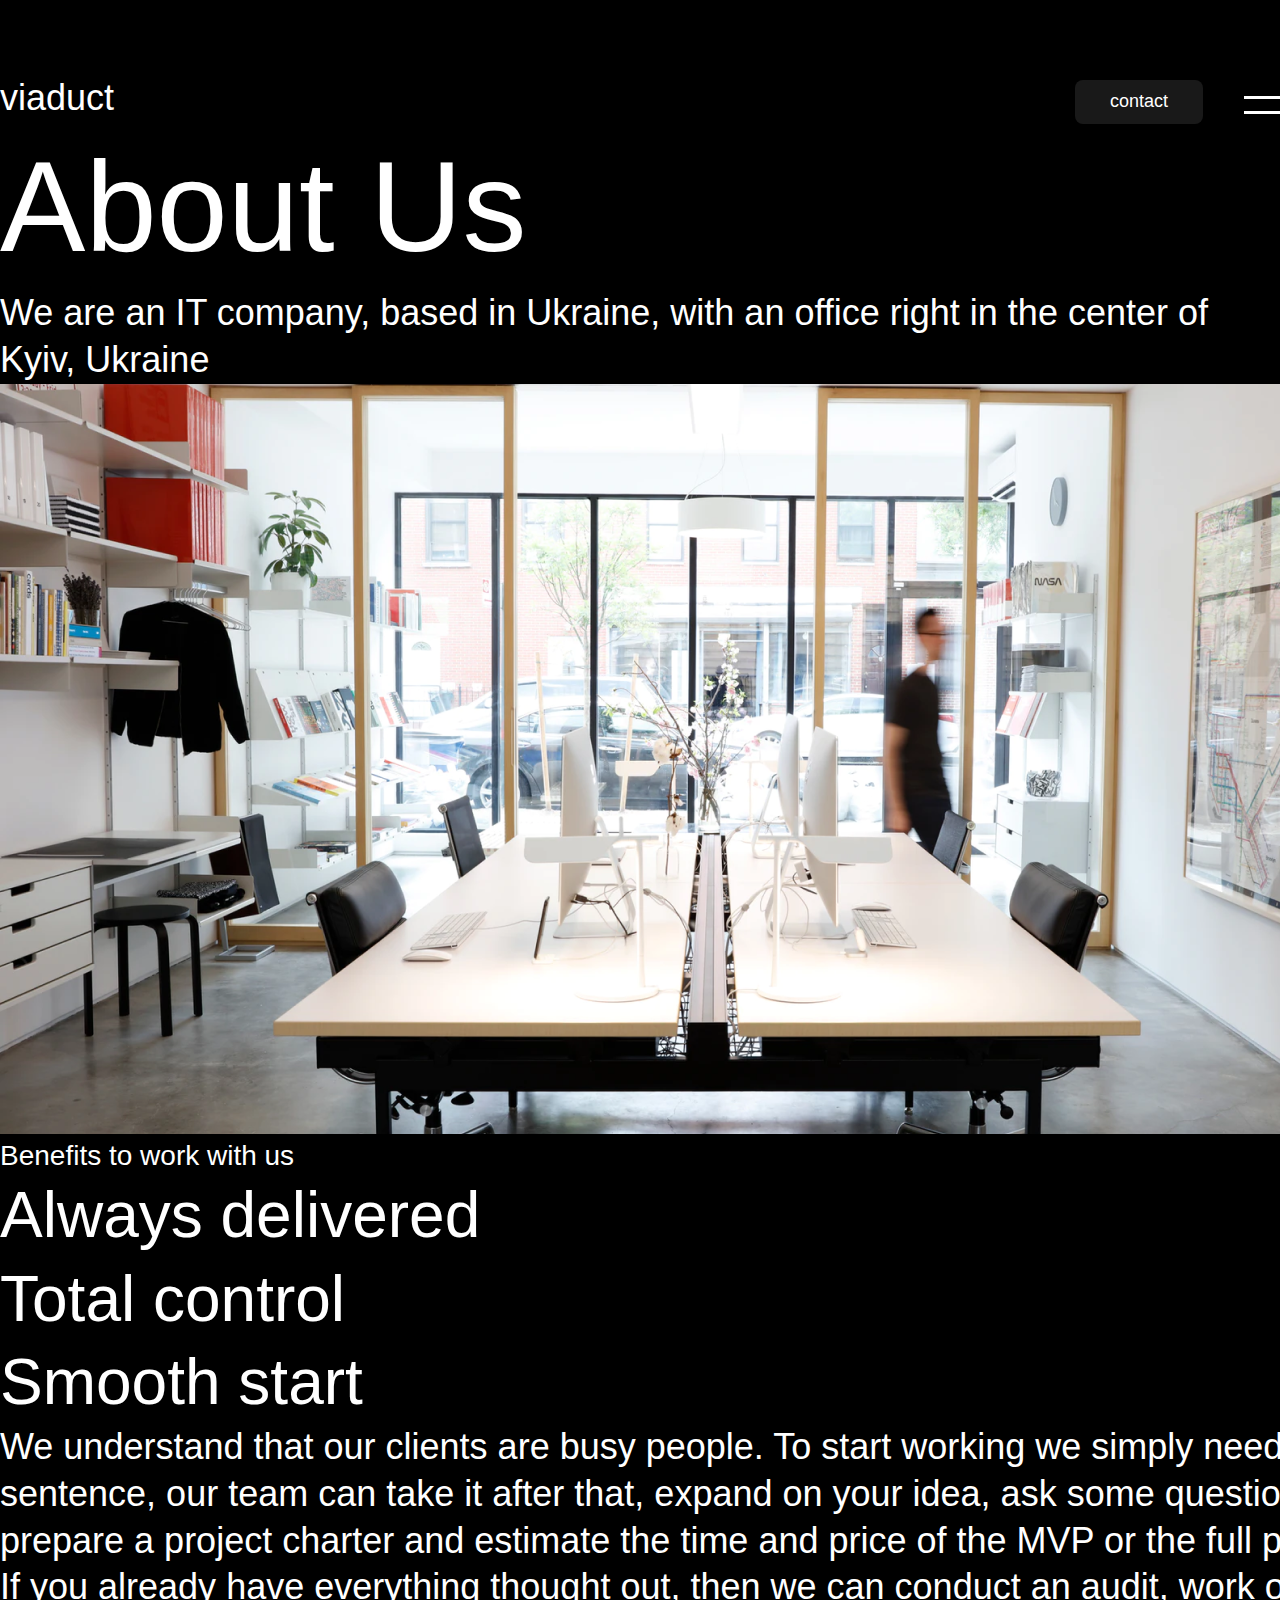
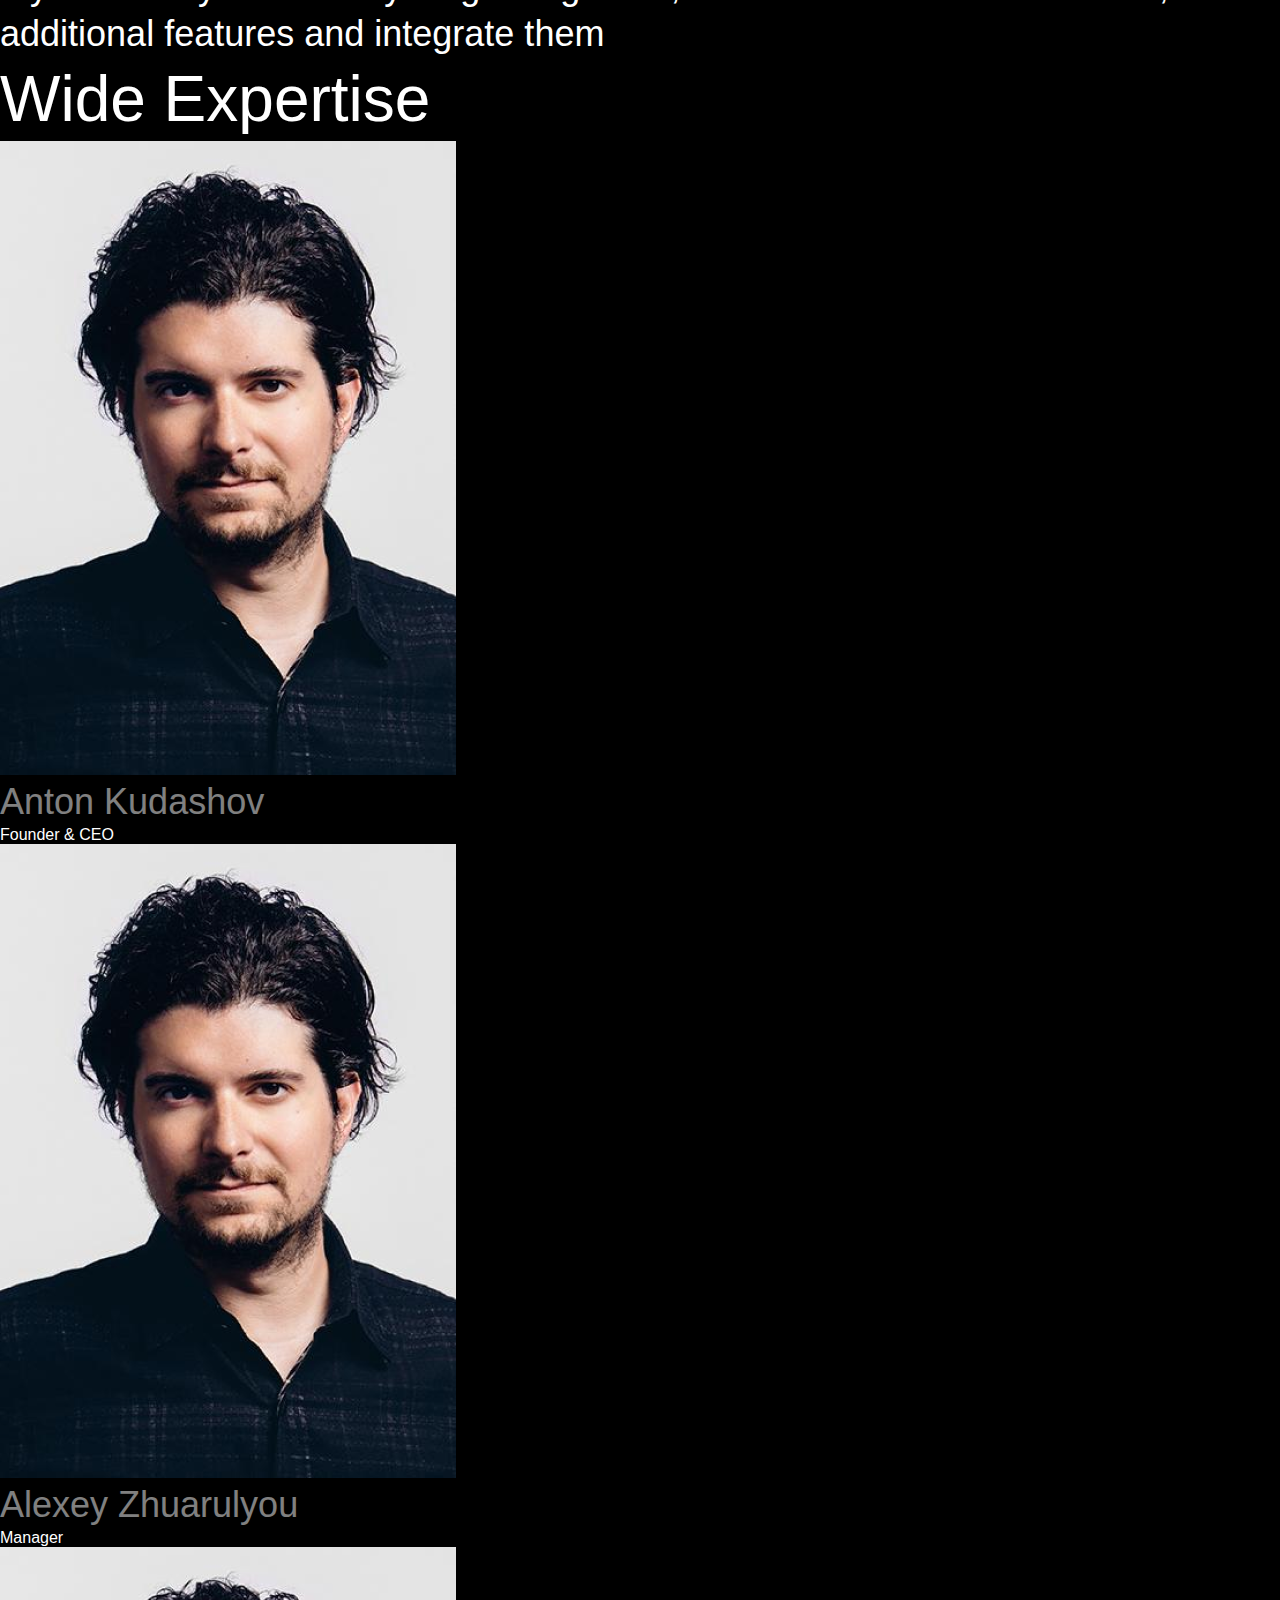
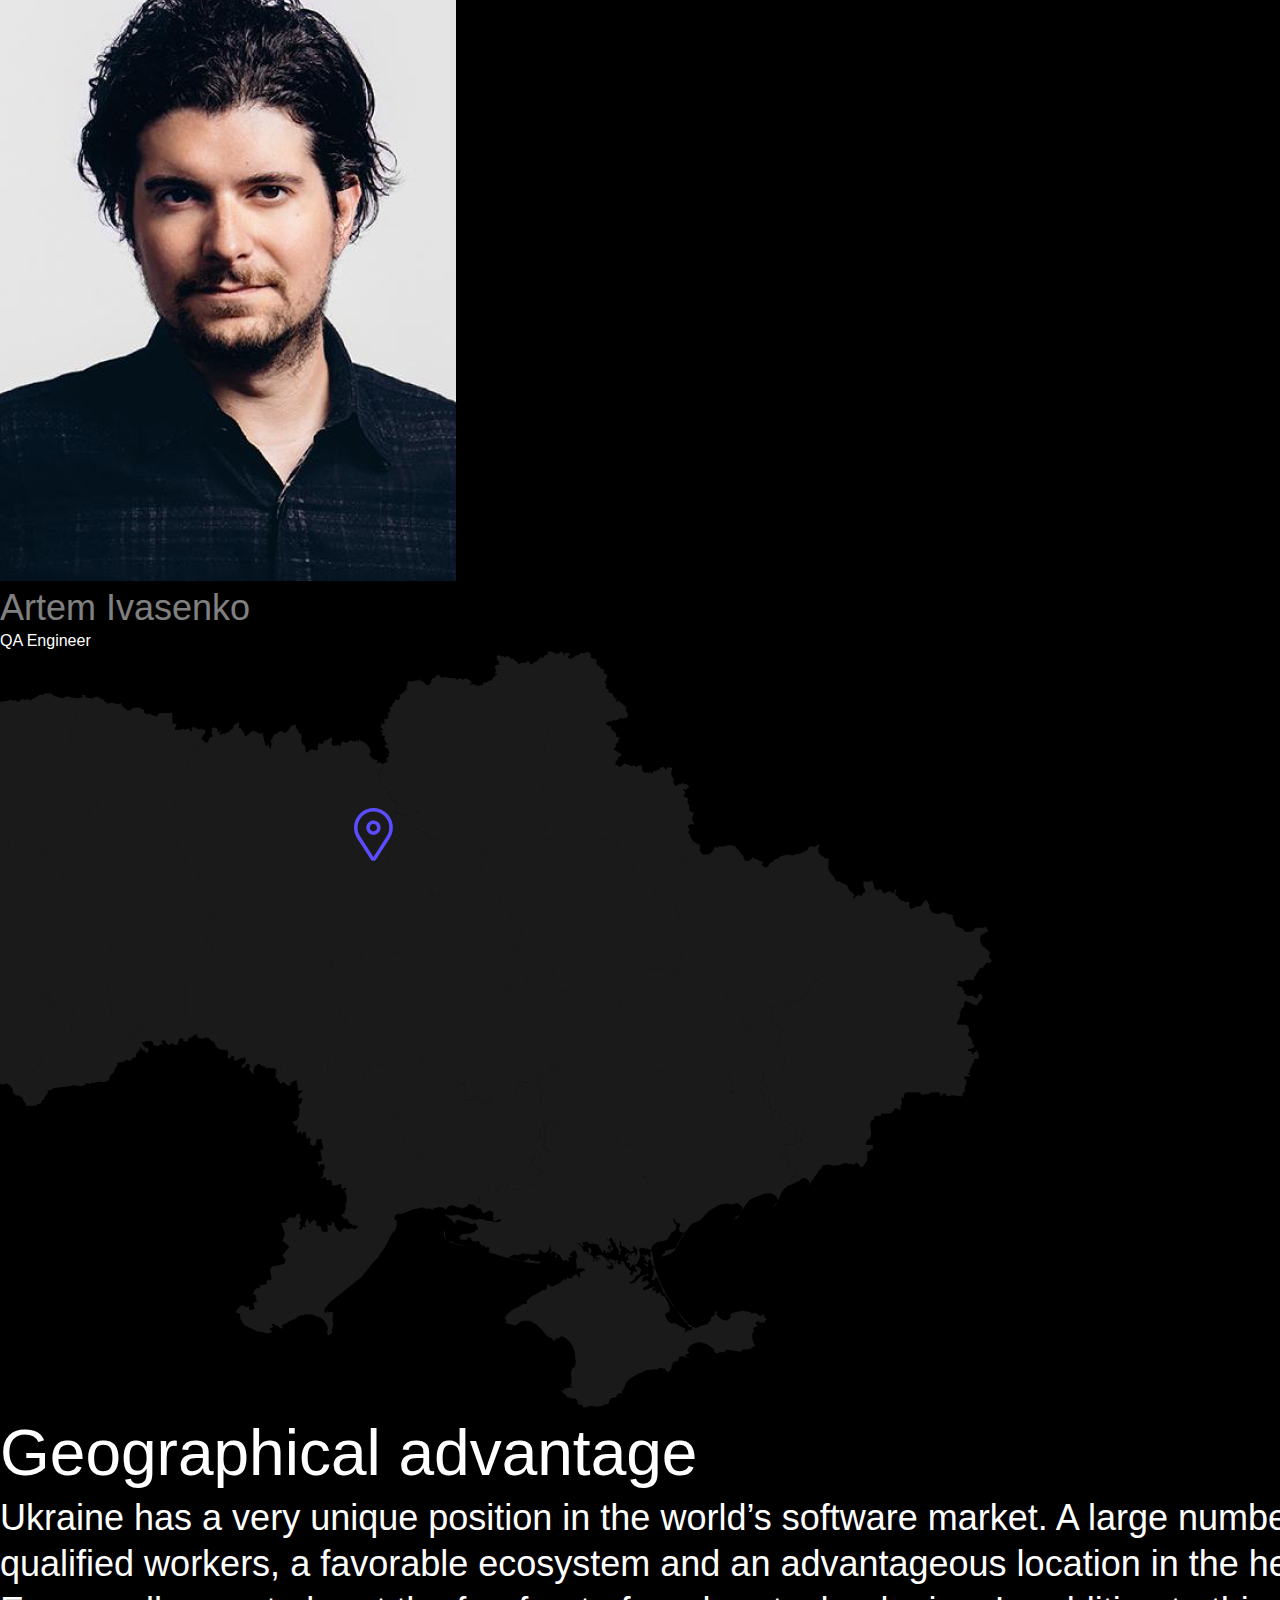
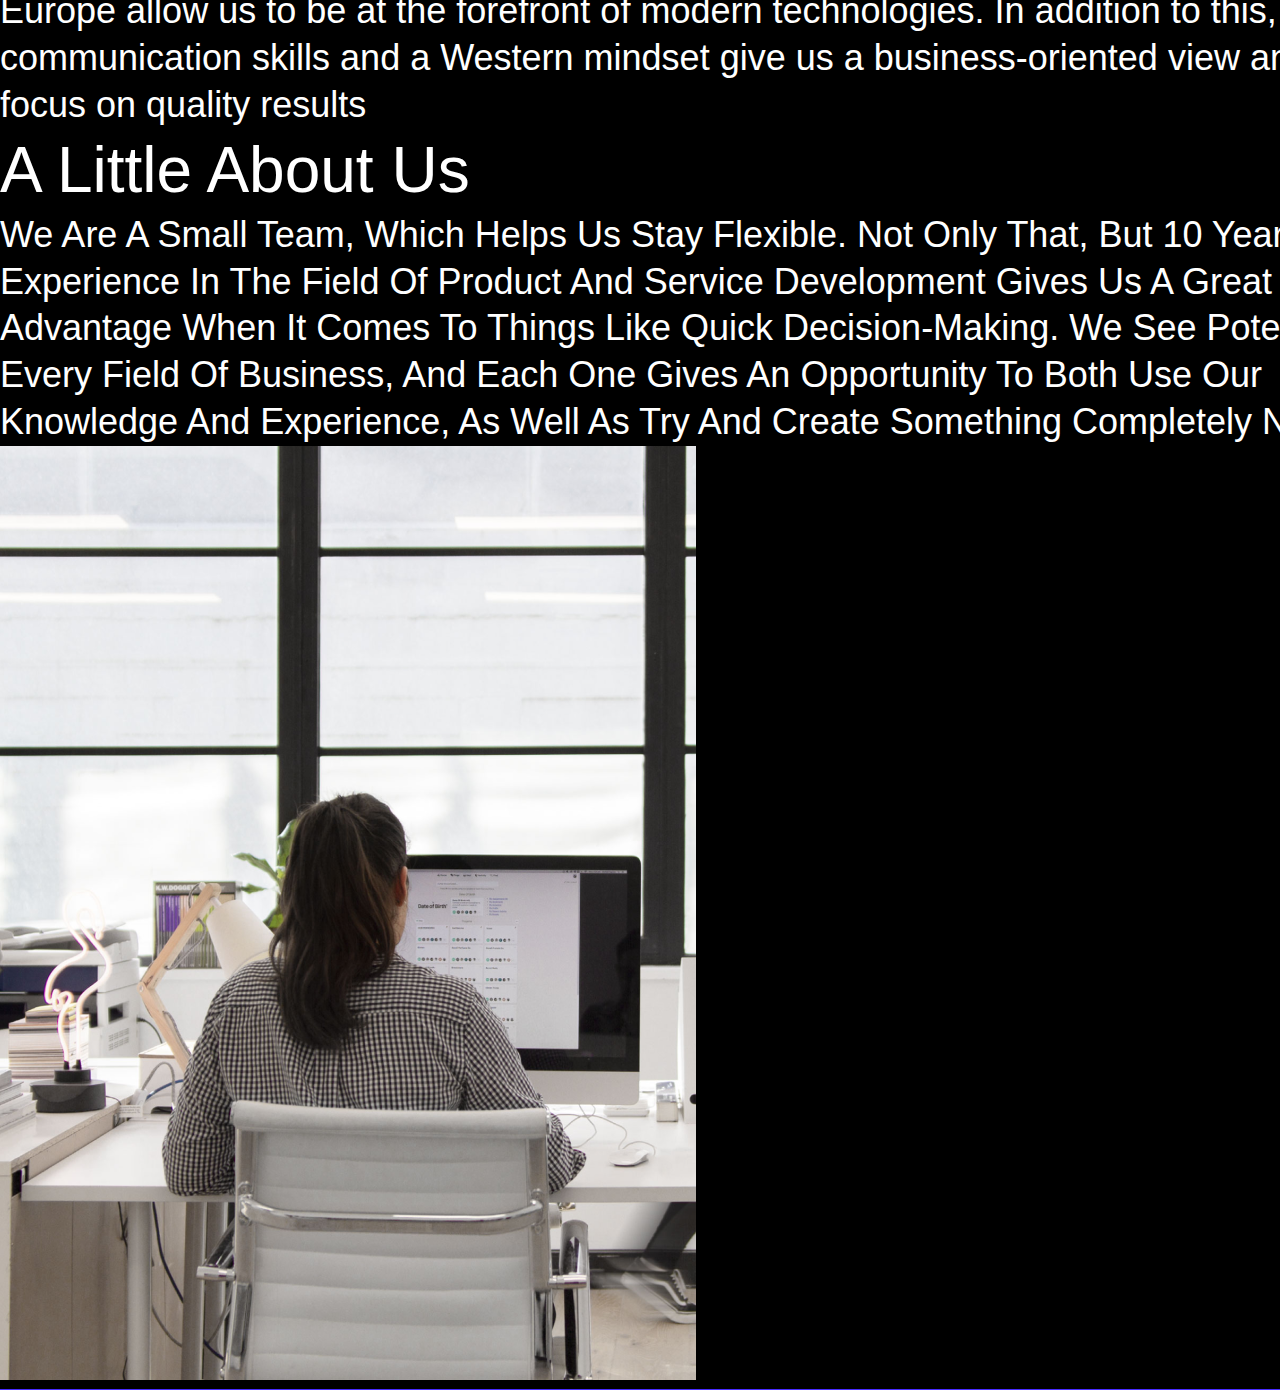
==== pages/about-us.html @ c0de811a "asdasd" ====
<!DOCTYPE html>
<html lang="en">
  <head>
    <meta charset="UTF-8" />
    <meta http-equiv="X-UA-Compatible" content="IE=edge" />
    <meta name="viewport" content="width=device-width, initial-scale=1.0" />
    <link rel="stylesheet" href="../styles/home.css" />
    <title>About Us</title>
  </head>
  <body>
    <div class="dropdown_menu">
      <div class="dropdown_menu-wrapper">
        <ul class="main_menu">
          <li><a href="./about-us.html">About Us</a></li>
          <li><a href="./pages/projects.html">Our Projects</a></li>
          <li><a href="">Contacts</a></li>
        </ul>

        <ul class="secodary_menu">
          <li><a href="">Services</a></li>
          <li><a href="./softwareDev.html">Software Development</a></li>
          <li><a href="">Mobile Development</a></li>
          <li><a href="">E-commerce</a></li>
          <li><a href="">UX/UI Design</a></li>
          <li><a href="">Advisory Services</a></li>
        </ul>
      </div>

      <div class="dropdown_menu-social">
        <ul class="social_menu">
          <li>
            <a href="" class="social_link"
              ><img
                src="../images/dropdown/ant-design_facebook-filled.svg"
                alt="social network icon"
                class="social_link-img"
            /></a>
          </li>
          <li>
            <a href="" class="social_link"
              ><img
                src="../images/dropdown/ant-design_linkedin-filled.svg"
                alt="social network icon"
                class="social_link-img"
            /></a>
          </li>
          <li>
            <a href="" class="social_link"
              ><img
                src="../images/dropdown/ant-design_twitter-outlined.svg"
                alt="social network icon"
                class="social_link-img"
            /></a>
          </li>
        </ul>
      </div>
    </div>
    <header class="projPAge_header_long">
      <nav>
        <a href="../index.html" class="header_logo">viaduct</a>
        <div class="nav_item-wrapper">
          <a href="" class="nav_contact">contact</a>
          <button class="nav_btn"></button>
        </div>
      </nav>
      <h1>About Us</h1>
      <p>
        We are an IT company, based in Ukraine, with an office right in the
        center of <span class="LocationItem">Kyiv</span>, Ukraine
      </p>
      <div class="hero_img_wrapper">
        <img
          src="../images/about-us/aboutHero.png"
          alt="Office image"
          class="hero_img"
        />
      </div>
    </header>
    <main>
      <section class="benefits">
        <h4 class="benefits_title">Benefits to work with us</h4>
        <ul class="benefits_list">
          <li class="benefits_list_item">
            <h2>Always delivered</h2>
            <p></p>
          </li>
          <li class="benefits_list_item">
            <h2>Total control</h2>
            <p></p>
          </li>
          <li class="benefits_list_item">
            <h2>Smooth start</h2>
            <p>
              We understand that our clients are busy people. To start working
              we simply need one sentence, our team can take it after that,
              expand on your idea, ask some questions, prepare a project charter
              and estimate the time and price of the MVP or the full product. If
              you already have everything thought out, then we can conduct an
              audit, work on additional features and integrate them
            </p>
          </li>
          <li class="benefits_list_item">
            <h2>Wide Expertise</h2>
            <p></p>
          </li>
        </ul>
      </section>
      <section class="ourTeam">
        <ul class="ourTeam_list">
          <li class="ourTeam_list_item">
            <div class="member_img_wrapper">
              <img
                src="../images/about-us/teamImage.png"
                alt="Company member picture"
                class="member_img"
              />
            </div>
            <h3 class="member_name">Anton Kudashov</h3>
            <span class="member_title">Founder & CEO</span>
          </li>
          <li class="ourTeam_list_item">
            <div class="member_img_wrapper">
              <img
                src="../images/about-us/teamImage.png"
                alt="Company member picture"
                class="member_img"
              />
            </div>
            <h3 class="member_name">Alexey Zhuarulyou</h3>
            <span class="member_title">Manager</span>
          </li>
          <li class="ourTeam_list_item">
            <div class="member_img_wrapper">
              <img
                src="../images/about-us/teamImage.png"
                alt="Company member picture"
                class="member_img"
              />
            </div>
            <h3 class="member_name">Artem Ivasenko</h3>
            <span class="member_title">QA Engineer</span>
          </li>
        </ul>
      </section>
      <section class="geographical_advantage">
        <div class="map_wrapper">
          <svg
            width="992"
            height="758"
            viewBox="0 0 992 758"
            fill="none"
            xmlns="http://www.w3.org/2000/svg"
          >
            <path
              d="M571.782 720.385L573.382 720.162L574.999 721.165L579.054 721.314L580.039 722.187L580.653 724.955L579.407 725.587L577.603 725.327L576.803 726.218L576.989 727.612L578.589 729.116L583.089 727.352L586.232 729.228L586.678 731.271L586.418 731.996L584.261 733.278L584.168 736.529L584.707 737.532L590.007 740.17L590.732 744.443L595.493 752.227L594.6 753.862H593.243L592.611 754.475L592.536 755.998L590.026 755.961L586.306 757.373L583.554 757.522L581.583 754.475L579.091 754.716L578.068 754.085L577.138 750.221L575.929 748.697L575.111 748.307L572.117 748.679L568.974 747.341L567.858 747.88L565.831 745.019L562.372 742.455L560.996 740.467L562.372 739.761L562.391 741.378L562.856 740.988L562.912 741.694L563.376 739.631L564.399 741.489L563.767 739.26L564.474 738.665L569.365 737.514L574.33 737.811L572.507 736.715L569.346 736.176L570.759 735.191L571.615 732.498L570.89 721.89L571.782 720.385Z"
              fill="white"
              fill-opacity="0.1"
            />
            <path
              d="M766.492 669.055L766.622 669.594L765.636 670.17L764.242 672.585L760.56 672.659L757.472 671.192L756.059 671.972L755.65 673.96L757.937 675.464L756.877 676.56L754.199 677.322L752.898 678.53L753.437 680.685L753.828 679.236L754.199 680.276L751.949 685.032L753.139 691.924L755.278 695.491L750.052 698.984L742.893 699.559L740.549 701.752L728.145 699.708L725.951 700.098L724.872 701.566L723.217 702.42L720.279 701.882L715.946 703.702L715.407 702.42L714.123 701.696L714.142 700.08L711.817 697.534L706.536 694.06L699.878 691.998L694.504 693.132L690.785 695.194L687.4 698.984L687.53 701.25L689.799 702.383L685.596 704.538L685.317 705.671L686.005 706.786L687.567 707.566L687.233 708.087L683.253 706.229L679.441 706.637L678.659 707.622L678.92 709.053L678.009 710.817L675.052 711.542L673.136 712.712L671.63 716.075L671.258 719.159L668.264 721.89L666.162 721.147L666.274 719.883L665.065 718.639L663.206 718.156L662.48 718.657L661.011 717.691L657.999 718.583L657.98 719.345L656.529 719.809L655.079 719.307L646.134 720.199L642.414 722.317L638.546 723.543L628.969 729.135L626.291 732.479L623.483 739.687L622.144 740.374L622.032 743.421L619.429 742.994L617.588 744.146L615.896 747.174L610.707 748.251L608.178 753.992L603.975 754.753L602.283 756.091L599.307 756.295L598.284 757.057L592.538 755.998L592.612 754.475L593.245 753.862H594.602L595.495 752.227L590.734 744.443L590.009 740.17L584.709 737.532L584.169 736.529L584.263 733.278L586.42 731.996L586.68 731.271L586.234 729.228L583.091 727.351L578.59 729.116L576.991 727.612L576.805 726.218L577.605 725.327L579.409 725.587L580.655 724.955L580.041 722.187L579.055 721.314L575.001 721.165L573.383 720.162L571.784 720.385L572.063 717.765L573.253 717.896L574.536 717.134L575.373 715.239L575.782 711.561L574.964 705.709L575.243 703.832L572.658 696.011L569.608 691.664L565.554 687.93L561.574 686.035L559.231 688.041L556.367 688.171L554.973 690.456L553.522 690.419L551.551 688.097L548.854 687.187L546.586 685.515L541.211 678.976L536.357 674.554L531.336 671.377L528.138 670.746L521.926 671.043L515.231 675.594L505.357 672.696L506.528 671.414L506.603 670.207L504.445 668.275L508.351 663.017L511.252 660.677L516.254 657.686L517.947 657.184L518.783 657.574L519.025 656.385L523.972 653.413L524.883 654.193L525.776 653.71L526.222 654.193L527.412 652.168L527.04 651.481L525.832 651.518L526.018 651.016L531.578 646.409L543.22 639.907L545.897 639.461L546.92 637.492L548.185 631.64L547.72 633.219L548.501 634.594L550.77 636.322L552.22 636.563L559.194 633.553L563.825 629.058L565.312 630.005L565.74 629.151L566.856 628.835V627.739L567.618 627.274L568.232 627.218L568.623 628.519L570.427 627.85L570.836 629.002L571.338 628.983L572.825 625.974L573.607 626.104L575.782 624.042L577.289 625.584L578.442 625.825L580.134 628.389L579.948 622.537L580.915 622.593L582.868 620.772L584.727 621.144L585.006 620.623L584.095 618.599L578.814 618.246L577.345 618.821L577.233 619.416L576.006 618.989L576.898 617.502L575.838 609.384L577.605 606.653L575.894 601.972L577.196 601.507L575.838 593.63L577.679 593.314L580.32 595.915L581.306 596.157L581.901 598.999L582.57 598.368L583.165 598.609L582.924 600.225L583.667 601.247L584.913 601.712L585.601 601.098L587.089 603.216L587.498 603.365L589.432 600.56L588.372 600.151L587.945 598.145L589.023 597.42L590.288 598.349L591.608 600.355V601.433L589.972 603.439L590.418 604.238L589.042 603.755L588.893 604.665L590.734 604.851L593.022 606.765L593.933 609.979L593.672 610.517L592.91 610.109L592.668 611.632L593.282 610.815L594.1 611.632L594.435 611.335L594.379 608.957L595.179 608.028L596.127 607.656L596.685 608.084L596.09 608.344L596.276 609.273L597.02 611.168L597.578 611.279L598.136 610.945L596.797 609.05L600.144 608.474L599.289 607.582L597.875 608.065L595.941 606.709L596.704 605.613L601.52 604.907L604.403 607.378L605.314 607.396L605.983 610.034L608.364 610.833L610.744 613.675L611.916 614.028L609.108 616.945L608.606 616.889L608.327 615.682L606.579 615.812L607.862 618.376L609.889 618.468L609.666 619.695L612.437 618.914L612.976 618.153L613.757 618.896L614.017 618.283L613.199 617.707L612.641 613.898L611.544 613.062L611.934 612.041L610.614 611.706L611.228 612.654L610.54 612.858L608.643 610.053L607.508 609.273L606.746 609.7L607.211 607.898L609.331 609.588L610.558 608.957L612.994 610.146L613.757 609.904L615.338 611.26L615.319 612.394L614.426 612.654L615.356 614.66L615.747 614.27L615.17 612.784L617.197 609.551L618.109 610.331L617.402 612.282L617.904 613.824L620.359 614.474L620.433 615.199L621.382 614.27L620.917 613.415L621.307 612.709L619.838 612.264L619.931 611.669L621.549 611.52L622.516 610.74L624.692 613.527L625.863 616.796L630.903 620.884L630.196 623.484L630.754 625.547L632.54 624.562L633.897 621.088L635.999 622.277L636.947 621.664L635.125 617.019L635.961 615.942L635.199 615.199L640.462 618.599L641.131 619.862L639.774 624.302L635.106 626.513L635.087 628.389L632.688 630.488L632.428 631.64L629.285 631.826L630.085 633.628L634.678 632.662L638.584 628.352L641.671 625.992L646.301 624.506L647.677 623.447L648.663 625.175L647.975 626.345L646.45 625.101L642.656 627.144L641.652 632.179L647.603 630.098L647.845 631.9L648.551 631.714L649.518 632.792L648.254 634.668L647.343 635.04L647.101 636.544L644.758 636.86L642.545 639.275L643.642 639.628L643.958 640.594L647.38 639.052L648.272 639.238L649.779 638.105L655.469 636.544L651.917 639.424L652.847 639.703L652.791 641.653L655.339 639.981L656.343 641.282L655.562 641.746L655.544 642.786L656.604 643.79L657.85 642.898L661.03 642.303L660.695 644.198L661.978 645.61L664.749 646.465L668.543 653.766L670.031 660.324L668.506 662.181L665.809 663.203L664.879 664.522L666.739 668.981L668.636 671.656L671.742 673.867L672.709 673.774L673.415 672.919L675.349 673.235L680.37 676.486L685.206 678.4L685.894 679.31L684.015 681.019L685.522 682.078L685.447 683.118L686.656 680.889L691.361 679.867L691.975 680.443L692.198 677.229L689.278 676.876L687.288 673.365L684.889 671.879L683.253 668.665L682.267 668.981L677.135 660.268L674.326 656.441L672.56 655.029L667.929 648.1L666.683 647.264L665.27 644.05L664.191 642.842H663.41L661.123 635.931L659.375 633.479L660.416 632.94L667.39 646.502L682.249 667.049L688.572 673.922L692.068 676.542L695.731 678.325L701.255 675.65L708.358 673.848L708.805 672.343L710.813 670.43L710.943 669.575L710.181 668.609L714.812 664.819L714.663 662.46L716.522 661.364L717.992 662.014L716.281 663.63L717.675 666.138L721.265 669.297L724.389 670.616L727.364 670.374L729.522 668.851L730.656 667.253L730.507 664.392L731.363 663.593L736.105 661.828L743.971 660.695L746.147 661.661L747.486 661.141L749.327 661.828L751.931 663.779L754.423 662.85L756.022 662.962L759.258 665.507L760.876 665.897L761.731 665.507L762.122 664.392L763.498 664.559L764.614 666.064L764.353 667.365L766.492 669.055Z"
              fill="white"
              fill-opacity="0.1"
            />
            <path
              d="M481.613 216.711L482.115 217.12L481.334 218.272L484.477 220.761L485.332 222.805L493.069 225.052L493.422 227.43L490.149 228.211L491.413 229.548L490.446 231.053L493.905 235.363L494.575 235.27L495.207 233.487L496.323 234.378L496.118 235.66L497.383 235.865L498.294 240.973L501.232 242.887L500.693 245.302L501.437 245.971L500.805 246.231L500.507 248.386L501.79 249.872L499.745 251.135L499.019 250.225L497.96 251.21L501.865 256.226L502.739 258.789L506.068 257.916L506.886 260.944L509.378 261.297L510.457 263.136L510.531 267.948L516.091 269.936L517.393 271.738L518.974 272.109L518.304 273.317L519.253 276.419L518.267 277.46L521.949 280.116L521.466 280.618L521.559 285.114L519.085 287.584L516.947 287.659L516.779 292.489L515.44 293.585L517.281 294.811L517.04 297.17L517.895 298.675L519.309 298.619L520.74 299.734L520.908 301.759L515.515 301.592L511.851 299.511L508.336 299.103L506.328 296.595L504.413 301.406L503.371 302.372L503.52 302.929L504.431 302.985L503.687 304.211L506.198 306.311L508.764 307.147L509.768 308.447L511.479 309.116L512.762 311.457L513.934 310.695L515.533 311.958L519.42 311.066L521.112 311.772L522.284 313.537L525.631 311.828L528.161 312.088L527.547 313.649L522.954 317.922L521.986 320.225L523.065 321.86L530.392 324.368L530.374 326.467L525.538 328.566L526.487 329.328L527.287 333.062L526.468 334.586L529.146 335.737L529.221 336.35L527.473 336.536L527.454 337.465L520.499 338.951L520.276 337.818L518.249 338.041L518.063 337.335L516.854 337.149L516.296 338.134L517.021 339.676L512.595 339.973L512.428 339.1L510.959 340.382L510.457 339.583L508.281 338.84L508.801 341.385L507.146 341.459L505.696 334.288L504.152 334.994L503.687 332.858L504.134 332.375L502.795 331.929L502.218 330.684L500.916 332.858L498.313 332.486L497.55 332.022L497.922 330.833L497.346 328.789L496.546 329.031L496.342 327.972L493.087 328.678L492.195 327.563L492.064 328.102L490.707 328.139L490.632 329.96L488.921 330.053L487.973 336.926L485.983 335.83L485.462 338.152L482.747 338.951L482.673 340.177L483.975 341.162L483.9 343.521L483.398 343.986L480.925 344.097L480.497 344.878L479.79 344.636L479.995 343.373L477.429 343.428L475.997 342.109L474.621 343.8L470.883 344.543L469.023 346.81L469.06 344.487L464.485 341.905L463.332 341.831L462.049 340.456L461.473 341.385L458.46 342.611L455.503 342.202L454.555 345.472L450.445 344.692L447.823 346.457L448.79 344.543L448.046 343.986L446.967 345.119L447.693 345.546L447.153 346.066L447.934 347.72L446.577 348.89L447.06 349.522L446.093 351.25L446.651 351.826L444.624 353.107L444.587 354.426L439.882 356.581L438.059 358.198L438.71 359.015L438.357 359.554L437.353 358.922V359.87L436.107 360.891L436.237 359.647L435.326 361.467L433.764 360.483L433.596 361.56L432.071 361.616L430.825 358.736L427.887 359.591L427.236 357.956L425.06 357.64L424.372 358.866L422.234 358.421L421.006 360.297L420.281 359.814L419.63 360.668L419.221 360.315L418.644 361.56L417.306 360.52L416.934 361.17L415.799 360.687L414.907 358.941L414.293 359.219L412.824 358.272L411.485 358.625L411.038 357.975L409.049 358.272L408.267 357.473L407.784 357.529L407.951 358.606L404.771 358.328L404.66 359.517L403.953 359.795L400.847 359.257L399.49 357.622L398.969 358.848L395.882 357.677L395.696 358.476L394.45 358.588L392.107 357.826L388.462 359.387L388.35 360.483L387.644 360.223L386.695 362.396L384.594 362.285L386.751 364.57L385.951 367.709L383.366 368.62L381.786 371.072L384.315 373.208L383.59 374.1L384.129 374.564L383.962 376.775L378.661 377.091L376.969 375.307L373.826 376.125L372.822 380.416L368.88 381.029L367.634 382.033L364.491 382.701L364.565 384.225L362.929 384.838L362.222 384.949L358.67 382.72L357.889 383.444L357.573 385.507L355.471 387.736L354.151 387.606L351.399 384.949L346.322 385.804L346.285 384.113L348.516 383.556L348.739 381.903L347.865 381.364L349.613 381.42L348.646 376.292L345.708 375.4L345.039 374.249L345.243 372.892L347.475 372.595L347.94 370.496L346.935 370.44L346.731 369.047L344.815 368.434L344.946 366.929L343.309 366.873L340.743 364.272L339.646 364.217L339.98 363.436L339.218 362.861L339.906 361.337L341.133 361.114L339.701 358.904L339.999 358.272L333.769 356.247L333.155 350.414L331.593 349.41L330.979 346.512L330.31 345.825L331.463 344.58L329.548 343.596L328.636 344.116L326.442 341.719L327.149 340.642L326.423 339.899L329.176 335.682L328.543 335.292L328.488 333.545L325.828 334.66L323.652 330.647L324.21 330.424V329.477L325.01 330.759L326.46 326.727L328.729 327.47L328.357 325.074L331.63 324.108L331.556 323.012H330.793L330.291 321.953L331.091 316.695L329.733 314.317L331.054 314.615L331.649 313.816L332.969 314.113L332.318 315.562L331.147 315.952L333.546 318.609L336.633 317.996L337.116 318.758L339.236 317.81L341.04 317.996L340.482 316.584L341.896 316.101L344.034 311.921L345.559 311.308L345.485 308.651L344.685 306.775L345.039 305.716L345.801 306.125L348.163 305.456L349.186 304.063L350.153 303.821L353.017 304.639L353.779 308.168L355.062 309.729L356.029 308.261L355.174 306.459L356.494 305.865L357.536 303.654L357.722 304.546L360.976 304.23L360.232 309.283L371.13 311.178L371.279 312.924L371.855 313.017L373.417 306.812L374.719 306.459L374.496 304.156L375.984 303.71L376.039 301.908L378.122 300.626L380.986 304.211H382.213L384.278 301.703L385.096 302.019L386.565 300.217L388.499 301.518L390.749 301.536L394.339 303.858L395.566 302.614L397.649 302.632L398.82 301.703L402.93 301.908L404.009 300.979L405.534 301.22L406.333 299.103L407.003 299.084L407.263 296.557L406.333 295.703L411.038 295.015L411.726 294.087L411.615 292.582L413.14 290.501L414.125 291.876L413.846 290.278L415.223 289.777L417.175 287.882L417.64 283.423L418.384 282.271L419.054 281.937L420.058 282.977L420.374 282.067L420.969 282.141L420.151 280.451L420.783 279.819L419.574 279.633L419.89 277.497L424.223 270.902L424.019 269.341L424.874 269.75L425.19 268.97L423.87 268.227L424.521 265.477L425.19 265.05L424.391 263.211L424.874 260.87L423.294 259.588L425.172 255.557L424.54 253.532L426.697 252.139L427.72 253.067L429.709 250.467L435.047 248.776L435.196 248.051L433.485 245.469L432.573 245.191L432.536 244.447L433.317 243.89L430.974 242.608L429.579 243.24L431.086 241.512L429.988 241.382L430.546 240.045L435.698 239.599L438.041 240.026L439.101 240.973L439.361 241.735L438.022 245.506L438.097 248.757L439.175 251.042L440.812 251.414L441.332 252.77L442.578 252.566L442.969 254.294L443.731 254.089L444.048 251.525L446.484 251.154L447.153 249.259L448.139 248.962L448.455 248.051L449.868 248.144L450.166 253.142L456.396 253.699L458.795 249.612L459.985 249.5L459.855 246.993L461.547 245.469L462.774 242.404L467.312 242.72L468.13 244.819L469.19 242.534L468.037 237.258L472.184 234.843L473.151 234.991L473.43 234.081L469.804 233.208L468.447 233.542L468.67 229.14L472.575 226.966L471.682 225.48L470.976 225.721L470.288 223.733L472.091 224.254L474.193 220.092L473.914 219.405L475.197 219.015L477.856 220.705L479.716 217.38L480.999 217.529L481.613 216.711Z"
              fill="white"
              fill-opacity="0.1"
            />
            <path
              d="M549.745 1.5093L550.452 1.30495L556.459 3.86864L557.314 3.44136L558.523 3.83149L560.792 1.75081L561.964 1.82512L563.377 3.05123L563.191 3.96153L564.139 4.42597L563.265 6.74816L561.778 7.30549L562.503 8.99604L561.536 9.34901L562.094 10.0178L561.313 10.9095L561.387 12.2657L560.736 13.2874L559.918 13.3989L560.439 14.9223L559.286 17.003L557.147 17.8389L558.207 19.1022L556.942 20.3841L557.147 21.7588L558.523 23.7838L557.854 23.9881L557.519 25.753L558.802 25.9387L557.872 25.4929L558.728 24.9727L563.284 27.072L563.135 28.1123L564.66 28.6511L565.218 29.9515L564.846 30.8804L566.055 30.546L568.138 31.2705L568.696 30.7503L568.658 35.7848L566.669 35.8406L564.065 36.9924L562.577 34.6144L561.685 34.5773L559.583 36.5837L557.147 36.5094L556.385 38.1628L558.3 38.9802L560.811 42.0455L559.36 46.9128L557.817 46.9499L556.924 46.1882L555.752 46.5598L555.362 47.8045L553.409 47.3215L552.702 48.3247L550.992 48.4361L551.103 49.2535L548.332 49.4765L548.276 51.4643L544.873 53.6193L545.208 56.6102L545.896 56.9075L546.398 58.3379L544.948 58.9882L543.609 61.9048L542.772 61.8119L542.251 62.5922L542.976 62.8151L543.757 65.5275L545.747 67.7753L546.249 73.6644L545.301 75.6522L546.807 76.0981L546.975 79.312L549.225 81.8943L551.196 82.2472L550.21 83.3061L547.291 83.2133L547.068 83.9935L547.886 85.9813L548.89 86.5386L549.336 89.6968L546.64 91.1459L545.896 90.8115L545.45 92.019L545.729 93.5981L544.892 94.657L544.445 97.6294L545.636 98.7441L544.631 100.082L545.747 100.695L545.468 102.367L544.613 102.311L544.241 101.364L542.753 101.233L543.181 102.107L544.111 102.181L544.241 103.5L542.697 103.741L541.098 103.388L541.135 102.255L539.647 101.456L540.838 100.119L540.261 99.6358L538.476 100.936L539.722 103.63L539.592 105.915L541.34 105.878L542.232 108.144L541.47 109.798L540.168 110.206L540.986 110.875L539.833 111.135L541.898 111.6L540.986 113.996L541.582 115.185L539.276 117.767L539.796 120.034L538.959 120.61L536.635 120.703L535.742 121.706L536.263 122.189L534.85 124.362L536.728 126.183L533.752 131.292L534.478 131.942L534.738 131.459L539.629 132.351L539.722 133.28L541.712 133.67L541.079 135.602L542.53 136.828L540.949 137.998L539.926 141.268L542.158 142.215L542.177 141.268L544.65 139.819L546.026 144.742L546.677 145.095L547.44 144.501L549.894 144.37L549.634 148.067L550.303 151.04L548.76 151.021L547.997 151.764L548.574 153.715L547.886 155.22L548.834 155.628L547.03 157.783L547.811 160.477L546.9 161.257L549.113 165.586H550.266L550.713 166.608L551.828 166.478L552.256 166.998L550.675 168.057L545.933 169.153L546.789 170.825L546.603 174.559L544.613 175.599L544.91 176.491L543.795 179.946L544.948 180.671L543.627 181.024L543.423 182.213L540.373 185.984L541.526 188.009L539.964 189.7L538.755 189.83L538.085 192.709L535.556 192.616L535.91 193.824L535.221 194.103L534.831 195.682L533.92 195.533L533.046 196.332L533.529 197.001L531.762 197.576L531.986 199.081L526.983 202.5L524.026 202.797L523.803 203.689L524.659 204.227L524.063 205.063L522.743 204.432L522.353 204.896L521.46 203.911L521.051 204.58L520.828 204.06H516.569L516.662 202.778L514.207 203.113L514.003 204.227L509.651 203.911L507.326 205.323L504.853 202.89L505.244 199.992L502.231 200.047L499.59 198.784L499.107 199.23L497.656 198.505L497.377 197.205L494.643 197.465L494.179 198.245L494.643 199.434L492.802 200.27L492.579 201.868L490.255 202.518L490.905 203.596L490.217 205.1L489.232 204.357L488.599 204.896L487.949 204.134L483.392 205.156L483.244 204.487L484.322 203.075L484.099 202.277L481.756 201.849L479.636 202.462L479.134 200.66L480.529 198.487L477.404 199.936L475.805 194.27L472.234 193.025L472.885 191.929L471.993 191.446L473.22 191.595L473.369 190.461L474.317 190.368L474.782 191.372L477.051 190.647L478.204 188.975L477.572 187.805L478.204 186.021L476.4 185.91L472.234 186.058L471.267 185.705L469.333 180.745L466.878 179.538L465.335 177.197L462.341 178.014L462.322 179.482L460.704 179.798L461.002 182.157L460.295 182.547L460.463 184.238L454.567 183.922L453.34 185.185L452.075 184.795L452.057 186.746L451.071 187.879L447.278 187.377L446.31 188.232L444.228 187.173L443.912 187.916L442.294 187.879L438.983 189.997L437.589 189.848L437.328 188.381L434.595 186.709L431.991 189.997L431.34 187.452L427.472 186.003L427.509 184.368L426.989 184.424L426.747 183.309L423.139 182.659L423.12 181.34L421.874 181.303L421.912 179.333L425.036 179.556L425.594 178.943L425.092 178.256L425.519 177.569L423.883 175.952L425.278 173.277L425.017 170.881L424.311 170.639L424.273 169.803L423.288 170.137L423.213 167.945L421.744 167.815L421.8 166.905L419.066 165.214L419.196 162.855L416.147 162.354L415.514 163.914L408.652 163.988L408.206 164.601L405.082 163.728L404.393 163.004L403.557 163.542L403.333 165.623L401.939 165.883L400.897 165.809L400.637 164.731L401.474 164.88L401.53 163.84L403.352 162.391L400.842 164.286L397.159 162.539L394.835 163.134L394.686 161.908L395.486 160.366L394.5 158.787L395.355 158.471L396.322 159.214L396.564 157.876L397.438 157.115L396.676 152.786L394.835 151.727L394.5 150.854L391.599 150.074L390.13 145.689L388.958 144.073L388.921 140.488L386.466 139.485L386.224 137.868L379.976 138.258L379.567 135.286L380.441 133.131L378.953 131.05L380.701 130.214L380.98 129.453L379.474 127.242L379.269 123.731L379.939 122.783L381.575 123.025L382.356 122.505L380.887 121.762L381.798 120.034L380.143 117.823L380.701 117.21L382.896 117.433L383.472 116.969L383.379 115.464L382.301 114.219L387.006 111.86L387.563 109.853L386.317 110.392L386.894 109.705L385.722 109.036L387.601 107.215L389.312 106.491L388.456 104.317L389.572 102.46L387.303 97.7409L385.797 98.131L385.239 97.5551L384.96 95.3258L387.47 94.3783L387.545 93.7281L385.536 92.5949L385.09 90.1055L384.197 89.251L385.034 85.6283L384.29 85.1825L382.858 86.1671L381.687 83.9749L381.724 83.1204L383.286 82.3401L381.65 81.8757L380.478 80.5567L381.11 79.795L382.821 80.2223L383.416 79.6464L382.022 78.7175L382.096 78.0116L380.404 77.5657L380.571 76.4139L382.077 74.5561L380.943 73.2743L381.761 72.6612L383.044 73.9059L384.328 74.036L384.7 72.4383L383.918 69.5774L387.694 68.7785L387.991 66.5678L389.274 64.1156L388.791 63.6325L387.247 64.0784L387.043 63.3167L388.196 62.6108L389.721 62.7037L389.553 61.7934L390.539 60.4744L389.423 57.5763L392.157 56.3687L392.826 53.3592L394.853 51.5757L395.411 49.6808L398.833 50.1081L400.246 47.7488L399.317 44.9621L400.135 44.2562L401.474 45.0922L402.05 44.3676L401.12 44.3305L401.139 43.6245L402.664 42.6214L403.24 43.123L404.3 42.8443L404.059 41.4138L405.602 41.0608L404.524 40.1506L405.1 39.2588L406.03 40.5221L406.997 40.2806L406.978 39.2588L405.881 38.8501L406.309 38.1442L405.9 37.5125L406.923 37.3082L406.458 36.3236L407.239 36.435L406.476 35.7105L407.462 35.1532L406.513 33.7785L407.053 33.537L407.406 34.5773L408.038 34.633L407.109 32.2737L408.28 32.1065L408.169 30.6203L408.968 30.4717L408.894 31.2519L410.475 31.8092L415.496 30.4902L417.486 30.546L420.219 29.3199L421.428 31.6235L424.738 32.4037L424.645 33.4255L425.557 34.5401L427.323 35.4133L430.02 34.3729L431.415 31.4377L430.968 30.8804L431.731 29.004L435.58 27.3878L435.097 26.1431L436.77 25.2885L439.727 25.3257L440.843 27.555L442.163 27.8151L444.06 26.8862L449.453 28.0566L453.675 28.0194L456.297 28.7997L456.799 29.9701L460.537 28.2052L462.75 29.71L465.93 28.5024L468.124 29.2827L471.658 31.8278L471.472 32.8682L470.579 33.8713L469.24 34.1686L469.742 34.856L468.961 35.1532L472.476 34.2801L480.231 36.2121L480.51 35.0975L482.667 35.2275L483.597 32.5338L486.647 32.4223L488.414 31.029L490.255 30.6946L492.654 29.1341L492.821 27.4249L494.29 27.1649L494.457 26.0502L497.414 24.7498L497.228 23.7466L494.867 24.1739L496.187 20.2726L494.736 17.1144L496.075 14.8665L498.307 15.0895L499.311 14.3835L498.623 13.2874L499.051 11.3368H497.749L496.652 7.69561L496.745 6.1351L497.451 5.392L499.776 5.31769L501.859 6.76674L503.458 6.32088L505.002 7.67704L506.322 6.26514L508.889 6.48808L510.785 9.07035L512.533 8.56876L517.294 12.1542L518.429 14.2535L521.869 12.4143L522.464 13.306L524.491 12.6187L525.644 13.1203L526.983 11.2068L529.847 11.6898L530.033 14.2535L531.335 14.5693L534.812 11.7641L536.858 11.8198L537.379 10.2593L539.852 8.38298L540.968 6.20941L541.675 6.56239L541.768 7.45411L541.079 7.84423L541.489 8.68022L544.39 6.32088L545.598 4.40739L547.756 4.89041L547.886 1.62076L549.002 1.49072L549.262 0.89624L549.745 1.5093Z"
              fill="white"
              fill-opacity="0.1"
            />
            <path
              d="M73.2287 366.762L78.5288 367.802L79.9979 370.589L81.3741 367.747L82.3783 366.595L83.1036 366.576L84.3124 367.282L87.511 371.592L87.2321 373.951L88.7942 373.71L90.877 374.936L92.5135 374.472L95.0613 371.666L97.9438 372.762L98.5947 369.697L99.822 369.251L100.399 369.902L100.789 373.134L99.4129 375.252L102.574 379.655L104.601 378.243L104.49 376.868L102.63 373.821L102.946 372.465L103.969 371.852L105.661 373.784L105.866 378.652L107.186 380.546L109.009 380.844L113.491 379.45L115.592 382.386L117.098 381.661L118.828 382.497L121.264 379.896L124.5 379.636L127.196 378.986L131.399 387.123L134.393 387.736L136.067 386.77L134.914 383.723L135.119 382.516L136.569 382.609L138.057 384.578L140.586 384.522L141.627 383.76L141.256 382.497L139.415 380.825L139.08 379.358L136.011 379.822L135.416 379.042L135.677 378.057L136.606 377.351L138.076 377.37L140.902 380.101L142.446 380.156L143.208 379.506L143.413 378.187L143.134 376.812L141.962 375.661L142.52 374.843L143.785 375.679L144.436 378.614L145.7 378.8L146.76 376.887L145.644 374.119L147.244 372.744L148.601 373.264L148.229 375.382L149.475 377.648L151.949 379.302L153.381 378.652L154.999 376.144L157.491 376.014L158.922 374.825L159.518 376.497L164.892 377.778L166.938 377.686L168.351 376.014L169.857 375.382L174.99 377.035L176.18 375.345L174.488 373.023L174.99 371.592L177.203 371.555L179.676 373.784L181.146 373.097L181.703 370.979L182.968 370.868L187.971 373.766L189.83 379.358L189.644 382.46L190.89 384.819L193.047 386.008L191.113 387.42L189.179 387.68L187.487 391.563L183.879 391.582L183.228 390.616L183.359 389.241L182.578 388.591L181.555 387.959V388.758L180.904 388.033L180.699 388.776L179.621 388.572L177.333 395.297L176.087 394.387L174.283 395.056L172.963 393.606L171.661 393.216L169.969 394.628L168.202 395.074L165.301 391.712L164.687 389.352L163.516 390.634L160.485 390.467L161.991 391.637L162.549 394.424L162.344 394.888L161.247 394.201L159.648 394.517L159.071 396.56L155.036 395.334L154.868 396.003L152.972 394.238L153.065 392.808L151.763 390.801L150.126 391.359L145.626 390.894L144.064 392.752L142.316 391.712L141.516 392.287L144.696 396.95L146.481 397.954L147.411 397.229L148.285 397.916L148.713 400.833L147.82 402.635L146.667 402.821L145.328 402.022L144.305 400.146L143.227 400.833L140.326 396.727L139.693 396.876L140.493 399.44L139.284 399.7L139.21 400.443L137.555 401.651V402.356L135.602 404.493L136.309 406.091L136.216 407.001L135.342 406.722L135.621 407.744L134.17 407.818L133.482 407.131L132.664 407.614L132.552 409.639L131.288 409.1L131.027 410.01L129.614 410.679L126.118 409.62L125.262 410.958L123.905 411.311L124.109 412.035L123.142 411.422L120.948 412.76L120.167 411.757L119.237 412.871L118.512 412.351L118.4 413.02L117.545 413.001L117.173 413.652L117.638 415.324L115.35 417.702L113.881 422.513L110.032 425.393L109.083 429.591L108.209 430.762L103.374 432.266L100.585 431.375L93.5549 433.009L91.2489 432.415L90.6167 433.66L89.6682 433.975L87.7714 433.102L85.5769 433.715L84.6285 434.904L82.3783 435.963L76.6319 435.685L74.3631 434.96L70.6624 436.075L53.3488 438.248L50.6337 440.255L48.1975 440.329L47.5466 443.413L44.1806 448.057L44.0876 449.711L42.916 449.878L41.9862 450.825L40.9634 453.147L37.9135 454.374L37.0766 453.891L36.1096 455.897L34.1198 455.061L33.4689 455.897L28.6895 455.748L30.2702 449.525L32.539 446.33L33.4131 443.766L32.4647 443.413L32.632 442.725L30.3446 440.626L30.1401 439.697L31.0513 439.326L30.8467 437.914L28.4664 435.294L28.9871 434.663L28.392 434.366L28.7081 433.622L27.7969 430.65L28.5779 429.35L28.1316 427.659L33.2457 422.067L32.3717 420.024L32.7064 419.355L33.7292 418.928L35.8307 419.764L36.0724 418.166L37.7833 417.739L37.8391 415.286L39.4384 414.896L38.9735 413.169L39.9592 412.723L41.6329 413.392L42.2465 413.076L42.3953 411.831L40.9076 410.605L41.075 409.602L40.3683 409.119L42.6929 407.075L45.1476 406.611L50.0944 399.496L54.6878 394.795L58.7419 393.086L61.1408 393.123L63.1493 392.343L66.5339 392.901L68.0402 394.294H72.2803L72.9312 392.715L71.5736 388.07L71.6666 376.478L70.7553 374.713L70.8483 371.462L70.3834 370.83L73.2287 366.762Z"
              fill="white"
              fill-opacity="0.1"
            />
            <path
              d="M593.449 344.896L595.774 347.088L599.177 348.482L601.371 348.445L602.431 350.544L604.496 352.104L607.75 352.494L608.159 353.256L607.806 355.337L608.438 356.377L609.963 357.009L611.228 356.656L612.753 358.216L614.705 358.755L616.007 360.037L618.201 360.074L618.815 360.557L618.722 361.988L620.061 359.795L619.745 357.808L621.512 356.061L620.563 355.355L618.927 356.006L618.704 352.643L621.977 352.364L620.526 351.51L620.619 350.525L622.07 350.377L622.107 349.373L621.326 349.262L621.381 347.757L619.689 346.531L619.206 345.361L619.931 341.051L622.423 337.187L620.768 335.589L622.423 334.103L623.111 332.394L626.384 330.331L625.51 326.504L629.322 329.254L630.066 328.622L631.424 329.663L632.614 328.771L634.845 330.257L636.203 329.551L635.738 327.712L636.408 326.319L637.468 326.653L637.375 324.851L638.602 324.944L639.681 323.718L641.131 323.328L641.894 324.275L642.749 324.108L643.716 322.77L644.702 323.03L646.803 321.693L648.328 321.953L648.365 319.111L649.63 318.479L651.341 319.241L652.196 318.535L651.899 317.829L654.26 317.476L654.539 318.089L656.771 318.776L656.195 319.668L654.837 319.538L654.651 320.225L656.697 321.34L657.887 320.578L658.649 318.107L660.007 317.123L663.745 320.504L663.763 321.544L664.266 321.303L665.809 320.653L666.46 318.906L668.096 320.132L668.45 321.841L668.97 320.597L670.83 319.742L672.076 321.228L673.397 320.151L675.256 320.3L676.298 321.061L675.331 321.377L675.256 321.972L677.506 323.569L674.977 324.071L675.052 325.111L677.451 325.687L677.934 324.591L679.236 324.795L680.352 326.672L682.472 327.285L682.658 328.251L682.025 328.957L684.815 330.313L684.685 331.056L687.567 333.341L688.292 332.914V334.121L691.826 336.053L693.128 337.465L693.779 337.372L693.574 338.357L694.839 337.892L695.043 337.001L695.415 337.781L698.521 338.283L700.511 337.149L702.575 337.168L702.724 338.803L706.034 338.58L707.689 340.493L708.619 339.081L709.456 339.063L709.753 340.029L711.055 339.639L712.617 340.047L713.101 342.091L713.733 342.481L714.997 340.456L716.392 340.363L716.931 339.509L718.382 339.044L718.735 337.967L720.651 338.431L722.213 335.663L725.188 338.524L724.5 339.416L728.74 343.559L726.881 346.29L728.554 347.683L727.308 349.541L730.749 351.287L730.098 353.813H733.78L736.03 356.006L737.016 355.727L737.723 356.266L737.128 357.733L734.822 357.938L736.253 359.572L735.082 361.876L743.897 368.1L742 371.759L746.11 374.825L743.153 379.097L744.771 380.286L746.5 378.057L748.323 379.395L748.379 380.045L750.815 377.128L750.034 376.589L752.619 372.911L754.255 372.354L753.251 372.168L753.902 371.221L752.898 370.849L753.158 370.422L754.069 370.57L756.45 367.802L761.601 372.224L762.475 372.279L763.293 373.617L767.422 372.948L767.273 372.298L768.575 372.075L768.537 371.406L772.666 371.221L773.094 374.026L775.158 373.636L776.906 374.044L777.204 376.664L780.179 376.682L780.923 378.391L782.801 378.967L783.117 381.104L779.658 381.717L779.919 384.373L778.431 384.782L778.728 388.609L779.435 388.665L779.714 391.136L778.803 390.876L777.91 391.433L778.524 391.86L777.761 392.195L778.152 395.39L777.296 396.096L777.036 397.694L777.594 400.963L780.848 400.592L781.034 401.576L783.415 401.26L785.051 412.203L783.415 412.165L783.061 412.797L782.299 412.426L781.834 413.763L780.997 413.169L782.429 422.903L781.183 425.411L780.086 425.393L779.77 427.25L777.11 426.526L776.646 425.411L774.786 425.95L773.968 424.91L773.112 425.467L772.722 423.758L771.234 422.364L770.843 422.959L768.612 421.937L767.756 422.142L767.18 421.045L766.269 421.733H766.938L765.209 422.662L763.944 421.844L764.056 422.383L762.549 422.848L762.884 425.467L762.084 426.582L763.163 428.458L761.861 429.275L763.33 430.427L762.419 430.687L762.921 434.236L765.636 433.92L766.38 437.765L763.293 437.728V438.583L760.243 439.177L760.69 441.722L762.438 441.611L762.884 444.509L759.053 445.475L758.923 446.255L755.036 446.738L749.922 446.218L749.736 445.419L746.686 445.178L746.742 446.998L743.506 447.463L742.781 446.032L738.429 446.014L737.76 445.419L738.243 443.487L735.751 444.565L730.767 444.583L730.544 442.893H733.352L734.152 439.344L732.943 437.431L733.613 436.855L732.925 435.815L731.4 436.818L730.693 433.548L729.335 434.013L729.243 433.53L730.544 432.842L730.061 430.26L728.685 429.907L728.238 428.737L730.228 427.975L729.428 424.724L724.593 425.839L725.319 424.705L724.872 424.297L724.37 424.687L724.296 423.498L725.151 422.959L725.077 422.234L723.98 421.454L714.477 423.888L713.956 420.934L709.939 421.25L707.522 417.2L696.066 423.07L695.824 421.361L684.387 418.686L681.542 416.661L678.734 417.59L677.041 416.773L673.954 418.017L669.547 417.887L666.888 418.872L665.437 421.045L662.555 421.789L662.22 421.176L657.85 421.733L657.868 417.98L655.692 418.277L655.562 417.739L654.167 417.794L655.413 425.095L653.182 425.578L653.61 428.885L654.316 428.941L654.874 431.858L657.18 431.69L657.85 436.391L655.618 436.911L655.227 435.852L653.665 436.446L653.814 437.635L650.69 438.062L651.638 442.8L654.372 441.536L655.004 444.063L656.752 443.989L656.994 445.995L655.562 447.035L656.381 452.572L660.397 451.866L660.788 454.318L660.249 454.522L660.379 456.993L658.817 457.179L659.282 460.3L657.217 460.894L657.831 464.257L658.817 464.201L659.579 467.304L659.077 468.177L658.686 467.656L658.779 468.623L658.073 468.92L659.616 469.663L658.891 470.555L660.36 470.313L660.844 472.097L660.323 473.676L657.905 474.827L654.949 474.957L646.171 472.914L641.856 471.223L637.877 470.926L628.206 474.14L620.173 474.995L614.296 477.595L608.959 478.914L600.051 480.698L598.321 479.249L595.774 475.366L577.679 478.264L577.14 475.608L574.313 476.555L574.35 471.614L575.299 471.279L575.522 470.072L574.536 469.849L573.569 467.526L567.209 468.808L567.786 472.784L557.799 474.679L557.929 475.831L559.268 477.503L556.907 478.506L556.795 476.667L554.991 475.645L555.158 473.007L554.694 472.654L552.48 474.029L550.732 473.899L550.956 472.542L552.09 471.372L551.867 469.756L547.85 470.685L542.996 469.533L543.089 467.749L534.758 468.195L536.989 465.91L535.483 456.25L541.694 454.652L541.434 452.553L540.783 452.441L540.393 450.658L541.453 450.175L540.858 445.995L542.327 445.568L541.601 441.369L542.55 440.979L542.215 437.802L538.328 438.546L537.51 438.137L536.748 436.521L537.622 436.168L536.803 432.489L537.454 431.3L538.514 431.709L538.645 429.443L539.5 428.737L539.816 426.842L544.112 426.34L543.889 423.962L544.279 424.389L546.306 424.111L546.864 426.191L546.176 422.94L551.458 421.491L551.309 420.358L552.09 420.247L551.997 419.578L548.891 420.377L548.668 419.095L551.551 418.389L550.677 414.097L552.536 413.967L552.685 415.974L554.359 415.825L554.619 420.451L555.53 420.655L556.33 419.002L557.148 419.021L555.642 416.197L557.037 416.03L557.111 415.342L564.364 414.209L564.234 412.611L567.432 412.017L567.47 411.441L568.567 411.014L568.79 408.617L571.579 407.818L570.65 404.27L569.552 404.103L569.682 399.235L567.116 399.366L567.098 397.526L566.168 396.969L566.856 395.743L566.707 393.755L568.548 393.235L566.967 378.856L567.655 378.559L567.6 377.741L569.329 377.686L569.273 376.682L573.941 376.069L574.294 377.463L576.377 376.812L575.689 373.859L578.125 373.803L578.683 375.029L583.909 372.094L585.174 371.221L584.802 368.434L587.61 367.895L587.889 365.369L584.448 365.945L584.225 364.811L583.184 364.941L580.208 362.043L578.163 362.229L576.154 361.505L575.485 359.275L574.518 359.665L574.09 359.052L573.904 355.002L575.15 354.761L576.154 355.727L578.516 355.374L580.171 353.107L580.729 353.776L582.421 353.702L582.849 355.578L583.481 355.708L585.211 354.891L585.862 355.448L587.256 355.207L587.182 354.649L588.205 354.408L588.614 357.12L590.697 357.362L590.678 354.538L591.627 350.971L592.296 350.637L593.449 344.896Z"
              fill="white"
              fill-opacity="0.1"
            />
            <path
              d="M843.839 313.054L845.011 315.562L846.145 315.321L847.893 317.402L845.252 319.092L845.866 319.891L845.29 320.467L846.257 321.359L850.887 323.384L854.328 323.551L854.793 321.247L856.969 321.637L855.76 329.458L855.22 330.053L858.196 336.109L855.295 337.075L855.313 339.007L853.788 338.171L852.319 340.921L854.384 340.995L854.644 341.85L857.322 341.794L858.996 342.648L860.297 342.704L860.985 341.924L864.928 342.5L866.099 342.054L866.025 350.86L868.145 350.637L869.168 352.383L871.66 352.16L871.753 353.423L870.135 353.572L869.465 354.501L869.782 357.065L868.498 359.22L869.968 360.743L872.013 360.966L872.478 362.303L871.158 362.805L871.827 363.771L871.809 365.554L870.079 365.963L869.949 366.799L868.387 367.319L869.261 378.967L871.92 382.126L870.823 383.816L871.102 385.358L870.433 385.377L872.05 386.51L871.66 387.457L873.631 389.036L875.435 388.646L875.956 389.798L879.173 388.293L880.14 394.888L881.33 394.535L883.004 396.077L879.303 398.4L879.563 400.424L878.745 401.372L878.634 403.415L881.274 404.809L886.928 404.14L889.215 406.351L889.178 408.896L890.61 411.144L890.48 412.351L889.68 413.132L890.294 414.302L892.172 415.305L895.761 415.379L895.594 416.55L903.665 419.281L902.958 421.993L904.279 422.736L904.334 424.222L903.33 425.894L904.781 428.867L917.482 429.74L917.52 434.217L918.598 435.072L919.621 434.811L920.811 435.852L919.1 440.218L919.658 442.335L912.331 442.484L907.347 441.834L907.05 442.688L904.613 443.023L903.944 445.382L904.167 447.481L901.749 447.574L901.229 450.008L902.121 451.643L901.749 454.708L900.503 455.804L900.689 459.705L898.383 460.114L898.29 458.386L893.957 458.405L894.088 461.173L891.689 461.192L891.707 462.548L890.945 463.514L881.07 463.588L880.828 465.929L874.226 466.115L874.208 469.756L871.567 469.793L871.269 472.728L869.912 472.84L869.968 476.146L870.526 476.704L870.172 478.952L871.139 479.416L871.046 487.014L870.061 487.051L870.135 488.538L867.885 489.058L865.951 493.033L866.081 494.78L873.296 495.003L872.683 497.325L872.943 498.848L872.385 499.517L870.265 499.591L870.135 500.985L866.695 501.802L867.476 503.418L866.992 510.18L865.597 513.079L862.399 516.943L860.539 517.259L858.27 513.506L855.946 512.763L853.919 514.843L851.575 514.1L849.976 514.36L845.29 512.874L838.837 515.178L833.406 515.754L828.553 514.379L822.974 515.624L821.672 516.72L822.062 518.317L819.998 519.153L810.346 533.105L807.892 535.297H807.39L809.472 533.198L809.119 531.285L807.092 529.185L803.912 527.68L800.862 529.445L799.356 531.062L796.882 531.656L793.126 533.83L790.485 529.65L794.967 526.027L795.357 526.454L797.961 524.931L794.8 522.479L796.957 519.432L795.432 517.704L794.186 518.708L788.161 515.865L789.834 514.843L789.128 511.295L787.956 511.592L785.762 508.36L785.259 508.564L784.999 507.821L784.218 508.323L784.013 507.227L783.325 508.007L782.749 507.059L782.061 507.301L779.885 504.756L782.061 504.626L781.8 504.124L786.729 504.57L784.423 493.777L785.538 493.591L785.836 494.427L790.82 494.111L791.471 495.356L794.167 494.148L794.037 493.442L796.659 491.77L795.822 488.519L797.645 488.055L799.244 491.64L801.736 490.377L801.215 488.742L803.633 482.853L804.154 482.816L804.321 479.881L801.011 479.732L801.215 478.822L800.304 478.413L798.816 481.162L794.335 477.187L793.87 477.633L790.485 471.967L789.202 473.341L787.844 471.168L786.933 471.818L785.65 469.979L782.377 472.598L778.286 465.539L774.232 467.489L773.079 466.951L772.911 465.65L774.232 465.372L774.176 464.461L771.74 464.851L771.331 462.269L773.469 461.935L773.618 461.303L774.845 461.637L775.924 459.798L771.033 460.318L770.289 455.786L769.378 455.73L768.411 449.636L763.204 450.361L763.148 447.463L763.91 447.296L764.413 445.141L764.171 444.249L762.962 444.528L762.516 441.629L760.786 441.741L760.34 439.196L763.371 438.601V437.747L766.458 437.765L765.714 433.92L762.999 434.236L762.497 430.687L763.408 430.427L761.958 429.257L763.26 428.458L762.181 426.582L762.981 425.467L762.627 422.848L764.134 422.383L764.041 421.863L765.287 422.68L767.016 421.751H766.365L767.276 421.083L767.834 422.179L768.708 421.974L770.94 422.996L771.331 422.402L772.8 423.795L773.19 425.504L774.046 424.947L774.864 425.987L776.705 425.448L777.17 426.563L779.829 427.269L780.145 425.43L781.261 425.448L782.489 422.94L781.057 413.187L781.893 413.782L782.34 412.444L783.102 412.816L783.456 412.203L785.092 412.24L783.456 401.298L781.094 401.613L780.889 400.61L777.653 400.982L777.077 397.712L777.356 396.115L778.211 395.409L777.839 392.213L778.583 391.879L777.97 391.452L778.862 390.913L779.773 391.173L779.494 388.702L778.769 388.646L778.472 384.819L779.959 384.411L779.699 381.754L783.177 381.141L782.86 379.005L780.982 378.429L780.238 376.72L777.263 376.682L776.965 374.063L775.217 373.654L773.153 374.044L772.744 371.239L771.684 368.768L771.2 364.997L771.981 364.849L772.521 363.79L771.145 360.223L770.884 357.789L769.75 357.808L769.545 357.213L771.423 354.352L773.283 354.761L773.358 355.894L774.771 356.637L777.467 356.786L777.858 357.418L778.937 357.288L779.978 354.668L787.026 355.374L791.043 359.573L791.787 358.049L790.56 357.919L790.485 357.176L788.793 355.783L789.574 354.575L790.225 354.631L790.541 353.182L793.293 353.572L793.647 351.696L794.465 351.844L795.227 350.042L798.277 350.841L797.998 351.751L801.104 353.535L801.178 347.386L802.48 346.494L803.354 344.692L805.809 344.748L805.958 343.224L809.658 343.354L809.956 341.664L808.561 341.329L809.212 339.899L807.65 338.524L808.375 337.67L808.933 338.023L809.361 337.372L808.654 336.982L810.384 336.202L810.644 335.347L811.648 336.499L812.466 336.388L812.652 333.341L813.601 333.434L813.303 331.075L814.568 330.852L815.293 329.886L817.32 330.127L817.413 330.685L818.324 330.053L819.236 330.387L819.05 329.904L820.909 329.068L820.575 327.043L819.701 326.189L820.221 325.687L823.327 325.148L829.018 322.102L827.362 320.207L820.612 317.68L823.42 314.931L824.257 313.983L827.79 313.482L839.134 316.417L840.994 316.008L841.031 316.491L842.24 316.603L842.668 314.373L843.839 313.054Z"
              fill="white"
              fill-opacity="0.1"
            />
            <path
              d="M-57.6554 361.56L-58.0273 360.223L-55.7771 356.247L-57.3021 352.402L-56.1119 350.228L-56.0189 348.37L-53.8989 347.386L-54.1592 346.68L-56.1863 345.955L-56.8371 344.209L-55.2192 340.14L-56.521 338.134L-53.155 334.456L-52.8389 333.174L-52.188 332.654L-51.2581 333.248L-50.0307 332.319L-48.7104 326.467L-47.4458 325.78L-46.6833 326.282L-44.4517 323.755L-43.4847 324.461L-42.964 324.182L-41.8854 325.427L-39.3748 324.684L-35.4137 325.947L-34.893 324.944L-31.1365 322.287L-28.7189 323.253L-28.1052 324.461L-25.5202 321.489L-20.5177 322.232L-19.8483 323.291L-18.8998 323.439L-18.4349 321.86L-16.8914 322.38L-16.2591 321.396L-14.7527 321.804L-11.7215 319.426L-6.81194 317.829L-5.30561 317.587L-3.20417 319.408L-2.06977 318.925L-2.10697 317.141L-1.27011 315.6L-1.69784 314.931L-0.972569 313.5L-5.06384 313.779L-7.40704 313.24L-8.02073 312.2L-7.18387 311.42L-6.44001 308.763L-8.13231 308.001L-10.2709 308.391L-10.4383 306.627L-10.3639 305.252L-7.85335 305.883L-6.70036 304.787L-5.60315 305.716L-4.17121 303.376L-4.61753 301.592L-1.95819 299.214L-4.89648 297.839L-6.03088 294.291L-5.28701 293.176L-3.50172 292.861L-3.11119 290.26L-3.96664 288.161L-3.29716 287.157L-1.19573 286.99L-1.82801 284.073L0.0874443 282.866L0.143234 282.29L0.905708 282.55L0.645355 281.9L2.30046 282.253L3.60223 283.498L2.69099 284.092L3.36047 285.207L4.84821 285.355L6.76368 284.185L8.25141 286.08L10.8921 287.603L11.9894 286.879L14.7603 288.105L16.1922 287.882L18.7586 293.641L19.7256 298.49L20.7298 298.991L22.013 298.36L22.7941 298.917L23.4264 301.109L24.8583 302.094L22.8313 305.103L22.9986 308.076L23.7797 308.893L23.9842 310.509L29.3215 313.166L24.7839 318.498L24.8211 320.095L27.592 323.291L31.237 323.662L32.6317 324.405L32.0552 327.749L33.0409 328.009L33.1339 328.92L28.4475 327.805L27.7036 330.499L31.6461 334.53L31.5903 336.313L34.8261 334.623L39.3637 337.465L40.9073 335.961L40.554 339.007L42.8785 340.884L41.0932 342.741L42.4508 348.11L43.5852 348.5L44.2919 347.999L44.1059 345.547L45.9656 343.856L45.5751 342.593L46.821 343.039L48.3832 342.128L48.0484 346.828L46.7653 350.117H47.8811L49.1085 348.185L51.2657 348.705L52.1769 350.414L53.646 350.209L54.1482 350.767L53.4415 352.067L50.1313 352.104L48.8667 352.959L48.5877 354.464L49.6292 356.136L51.34 356.303L52.1583 354.166L53.4601 352.792L54.3155 352.922L55.2454 354.166L55.952 353.981L55.3755 349.095L56.8447 349.039L60.6942 350.544L61.2521 349.838L60.564 348.147L61.0289 347.757L62.1633 348.24L63.1862 349.373L61.9402 350.86L62.2749 351.659L65.455 354.074L67.9283 354.389L71.3501 357.882L73.9351 359.498L73.6747 360.39L72.001 361.672L72.2242 362.508L74.679 363.474L74.6046 364.403L72.6891 366.056L73.2284 366.762L70.3831 370.831L70.848 371.462L70.7551 374.713L71.6663 376.478L71.5733 388.07L72.9309 392.715L72.28 394.294H68.0399L66.5336 392.901L63.149 392.343L61.1405 393.124L58.7416 393.086L54.6875 394.796L50.0941 399.496L45.1473 406.611L42.6926 407.075L40.368 409.119L41.0747 409.602L40.9073 410.605L42.395 411.831L42.2462 413.076L41.6326 413.392L39.9589 412.723L38.9732 413.169L39.4381 414.896L37.8388 415.287L37.783 417.739L36.0721 418.166L35.8304 419.764L33.7289 418.928L32.7061 419.355L32.3714 420.024L33.2454 422.067L28.1313 427.659L28.5776 429.35L27.7966 430.65L28.7078 433.623L28.3917 434.366L28.9868 434.663L28.4661 435.295L30.8464 437.914L31.051 439.326L30.1398 439.697L30.3443 440.626L32.6317 442.726L32.4644 443.413L33.4128 443.766L32.5387 446.33L30.27 449.525L28.6892 455.748L26.2717 456.046L25.8253 453.333L23.2404 450.788L23.2776 449.599L22.3477 448.429L22.7569 447.11L19.9674 446.645L19.6326 445.549L18.8887 445.308L17.9961 446.162L16.9547 444.918L15.0578 445.141L14.8533 443.97L12.9192 442.93L12.5658 441.815L13.0308 440.013L11.6546 437.802L10.7248 437.357L10.1483 434.979L8.97668 434.83L8.38158 435.35L7.34017 433.511L6.22437 433.251L6.96825 428.347L10.1111 425.634L8.38158 422.012L5.90823 420.451L5.4991 419.076L4.08575 418.538L2.33765 415.324L3.43486 413.726L2.87696 412.723L3.7324 411.943L3.52784 411.348L5.07137 409.695L3.84399 408.264L1.25905 407.187L1.70537 404.66L1.22185 403.713L-1.47467 401.651L-3.18559 399.068L-6.30983 397.434L-7.22107 396.319L-6.90493 394.777L-7.98353 393.829L-11.2937 393.142L-11.1822 394.443L-13.1906 397.359L-13.9717 396.542L-18.0072 395.706L-17.97 395.037L-19.8668 393.755L-19.6995 392.51L-20.4805 391.73L-20.2202 389.427L-21.1872 388.368L-21.3546 386.584L-20.3504 385.117L-21.2988 384.039L-21.3918 381.754L-20.7967 380.751L-21.6149 379.896L-23.549 380.695L-24.4044 381.977L-25.0925 381.531L-27.0266 382.962L-29.4256 382.516L-30.7459 385.525L-30.56 386.398L-31.2295 386.937L-34.2793 386.157L-35.1348 384.559L-34.0561 378.912L-35.2649 377.277L-38.7797 377.983L-42.1643 374.527L-42.5363 370.217L-47.7433 369.939L-51.9834 365.777L-52.0764 364.236L-52.876 363.53L-54.401 363.492L-54.9403 362.266L-57.6554 361.56Z"
              fill="white"
              fill-opacity="0.1"
            />
            <path
              d="M819.143 194.158L819.756 194.419L819.422 196.648L818.213 197.187L818.268 201.552L819.515 204.153L820.742 204.655L821.858 206.271L824.015 206.996L825.186 208.983L826.86 208.092L829.11 208.667L828.46 210.562L828.478 215.727L827.697 217.752L829.371 220.353L829.464 222.006L833.611 226.502L836.568 231.388L839.19 230.886L842.649 233.413L845.048 233.989L847.131 235.401L849.827 241.197L851.724 242.553L852.263 242.274L854.7 245.655L853.435 246.38L853.323 247.773L854.011 248.795L857.731 253.922L856.596 255L853.305 255.018L852.617 257.341L855.388 259.31L855.369 260.034L854.197 260.22L851.873 263.137L850.497 261.762L849.009 265.199L850.441 267.372L851.426 266.741L852.877 266.908L853.1 267.67L852.077 268.208L852.84 268.766L853.714 271.85L854.83 272.351L850.98 273.41L851.836 275.287L850.534 275.695L850.348 276.773L848.507 276.903L848.172 278.538L848.86 280.823L845.736 280.563L844.806 282.662L847.447 283.052L847.186 283.906L844.825 285.69L842.556 285.523L841.849 288.124L842.649 288.867L842.277 292.787L844.322 292.768L844.285 295.462L845.513 296.836L844.304 304.119L844.657 305.828L848.674 306.701L849.306 308.447L845.643 309.841L846.405 310.844L843.523 312.181L843.839 313.055L842.667 314.355L842.24 316.584L841.031 316.473L840.994 315.99L839.134 316.399L827.79 313.463L824.257 313.965L823.42 314.912L820.612 317.662L827.344 320.17L828.999 322.083L823.308 325.13L820.221 325.65L819.682 326.17L820.575 327.025L820.891 329.05L819.05 329.886L819.217 330.35L818.306 330.016L817.413 330.648L817.32 330.109L815.293 329.849L814.568 330.815L813.303 331.056L813.601 333.416L812.634 333.323L812.466 336.369L811.63 336.462L810.625 335.329L810.365 336.184L808.635 336.964L809.323 337.354L808.896 338.004L808.338 337.67L807.613 338.524L809.175 339.881L808.524 341.311L809.919 341.645L809.621 343.336L805.902 343.206L805.753 344.711L803.298 344.655L802.424 346.457L801.122 347.367L801.048 353.498L797.961 351.733L798.221 350.823L795.19 350.024L794.409 351.826L793.609 351.659L793.256 353.535L790.504 353.145L790.187 354.613L789.537 354.557L788.756 355.764L790.448 357.158L790.522 357.901L791.75 358.031L791.006 359.573L786.97 355.356L779.922 354.65L778.881 357.288L777.802 357.399L777.411 356.768L774.715 356.619L773.302 355.876L773.227 354.724L771.368 354.315L769.489 357.195L769.694 357.771H770.81L771.07 360.204L772.446 363.771L771.907 364.83L771.126 364.979L771.609 368.75L772.669 371.221L768.541 371.407L768.578 372.075L767.276 372.298L767.425 372.949L763.297 373.617L762.478 372.28L761.604 372.224L756.453 367.803L754.073 370.571L753.161 370.422L752.901 370.849L753.905 371.221L753.254 372.168L754.259 372.354L752.622 372.911L750.037 376.59L750.818 377.129L748.382 380.045L748.326 379.395L746.504 378.057L744.774 380.287L743.156 379.098L746.113 374.825L742.003 371.76L743.9 368.1L735.085 361.876L736.257 359.573L734.825 357.938L737.131 357.734L737.726 356.266L737.019 355.727L736.034 356.006L733.784 353.814H730.101L730.752 351.287L727.312 349.541L728.558 347.683L726.884 346.29L728.744 343.559L724.504 339.416L725.192 338.524L722.216 335.663L720.654 338.432L718.739 337.967L718.385 339.045L716.935 339.509L716.396 340.364L715.001 340.456L713.736 342.481L713.104 342.091L712.62 340.048L711.058 339.639L709.757 340.029L709.459 339.063L708.622 339.082L707.692 340.494L706.037 338.58L702.727 338.803L702.578 337.168L700.514 337.15L698.524 338.283L695.418 337.781L695.047 337.001L694.842 337.893L693.577 338.357L693.782 337.373L693.131 337.465L691.829 336.054L688.296 334.122V332.914L687.571 333.341L684.688 331.056L684.818 330.313L682.029 328.957L682.661 328.251L682.475 327.285L680.355 326.672L679.239 324.796L677.938 324.591L677.454 325.687L675.055 325.111L674.981 324.071L677.51 323.57L675.26 321.972L675.334 321.377L676.301 321.062L675.26 320.3L673.4 320.151L672.08 321.229L670.834 319.743L668.974 320.597L668.453 321.842L668.1 320.133L666.463 318.907L665.812 320.653L664.269 321.303L661.944 311.847L664.678 304.565L665.422 303.989L667.821 305.196L668.825 306.775L671.243 306.627L672.991 307.314L678.254 306.701L678.7 307.054L677.975 307.63L680.578 309.209L681.341 307.481L680.839 305.122L686.79 297.672L685.097 296.966L685.916 292.824L682.996 291.82L684.26 287.38L693.447 289.145L693.652 286.284L690.137 285.04L690.063 282.699L688.631 282.383L689.04 281.659L693.726 280.637L691.141 274.005L689.877 272.314L690.397 270.921L685.32 271.682L684 270.159L680.002 269.713L678.402 268.822L679.221 267.335L678.384 266.927L679.314 266.332L679.128 264.92L677.417 264.716L676.32 263.508L676.431 260.072L675.818 258.567L677.101 258.084L676.785 255.594L672.154 252.882L670.945 253.402L667.468 252.845L666.556 250.244L665.18 250.207L663.711 251.582L662.335 250.021L661.238 250.244L659.452 248.776L657.76 245.377L656.458 245.73L655.863 245.154L654.152 240.324L660.829 231.518L658.988 229.01L658.802 226.168L659.434 224.143L661.368 223.474L660.68 220.966L663.023 221.189L663.432 221.765L663.655 221.133L664.957 221.505L665.031 222.675L665.85 222.861L667.635 220.408L667.542 218.997L670.201 217.845L672.563 215.318L675.167 216.619L675.501 215.727L677.863 216.842L678.142 216.043L679.351 216.08L679.89 213.182L682.178 213.293L683.851 212.16L681.806 210.767L683.889 207.869L687.087 210.191L686.976 207.869L688.649 207.832L689.821 206.513L690.844 208.184L691.997 208.296L694.266 210.377L694.861 209.819L696.107 210.637L696.757 209.559L695.66 208.11L699.156 207.869L700.458 206.884L702.69 207.423L702.429 207.906L703.322 208.556H704.438L704.698 207.479L705.628 207.2L705.963 205.639L704.494 205.268L704.828 204.599L709.664 204.246L713.681 200.066L713.885 198.896L713.271 198.283L715.615 196.704L715.949 197.502L716.879 197.057L717.902 197.67L719.148 195.868L721.51 196.666L730.25 194.92L736.183 196.871L737.168 199.732L738.098 199.304L740.999 203.744L743.733 205.899L743.138 207.33L744.774 210.451L749.2 210.878L749.944 210.414L749.591 209.745L751.636 208.779L753.31 206.865L753.961 208.63H756.565L757.513 209.931L759.205 210.247L759.28 211.101L760.637 211.51L762.98 211.138L763.39 212.086L762.311 212.197L762.571 213.386L761.493 214.575L764.561 217.046L766.997 217.566L768.727 215.801L769.489 212.903L770.196 213.145L771.163 211.956L773.153 211.528L774.529 209.485L778.509 208.315L780.331 206.513L784.72 204.971L790.466 204.841L791.954 205.454L795.58 204.841L795.506 204.079L797.496 203.819L798.426 204.413L807.296 199.992L808.598 197.391L810.012 196.332L814.996 196.759L819.143 194.158Z"
              fill="white"
              fill-opacity="0.1"
            />
            <path
              d="M645.6 614.53L648.315 614.14L647.888 616.481L645.767 615.868L642.997 612.988L644.317 613.211L645.6 614.53ZM509.565 608.103L515.851 609.217L522.285 611.298L525.428 610.685L528.775 608.623L531.044 610.499L532.83 610.796L533.611 609.886L535.768 611.428L539.431 611.744L541.142 612.765L538.799 613.434L529.092 612.71L508.803 608.214L509.565 608.103ZM629.607 602.975L628.51 603.737L628.138 605.037L625.981 606.189L626.241 608.716H625.776L625.032 605.446L627.487 603.068L629.607 602.975ZM652.09 601.73L654.452 616.667L660.422 632.941L659.399 633.479L657.967 628.649L656.572 626.754L655.456 626.996L654.88 629.021L653.634 630.228L652.183 630.433L651.681 629.207L652.983 626.141L653.746 620.642L652.927 619.658L652.89 618.041L654.954 620.104L653.355 616.035L652.146 615.534L652.462 613.601L651.737 613.676L651.161 610.629L650.008 609.421L648.836 609.589L647.832 613.323L646.456 610.592L644.633 609.626L645.284 608.084L644.763 606.765L642.346 605.799L642.327 604.907L645.507 605.464L647.999 604.536L649.003 607.285L649.691 607.564L650.844 605.91L650.287 601.749L651.551 600.671L652.09 601.73ZM450.799 592.014L453.812 591.606L454.184 592.07L452.901 592.46L452.715 593.11L471.479 597.736L455.281 594.132L448.995 591.773L445.685 589.042L443.937 585.995L443.695 582.503L444.458 580.942L445.053 581.072L444.96 585.735L445.629 588.113L447.21 590.175L450.799 592.014ZM543.002 469.533L547.856 470.685L551.873 469.737L552.096 471.372L550.943 472.542L550.72 473.898L552.468 474.029L554.699 472.672L555.164 473.007L554.997 475.645L556.801 476.648L556.912 478.487L559.274 477.484L557.935 475.831L557.805 474.679L567.791 472.784L567.233 468.808L573.594 467.526L574.561 469.867L575.528 470.09L575.323 471.298L574.375 471.632L574.337 476.555L577.146 475.608L577.685 478.264L595.779 475.366L598.327 479.249L600.057 480.698L608.965 478.914L614.339 481.72L615.418 482.909L616.571 489.671L617.407 489.634L618.653 497.102L619.49 497.789L620.922 496.322L622.726 496.08L623.786 496.953L625.478 496.6L625.293 495.634L626.557 495.374L626.315 493.275L632.675 492.03L632.396 493.553L630.369 494.167L631.002 497.25L632.787 496.972L633.289 498.439L633.512 499.944L631.076 500.39L632.899 513.394L634.963 513.208L635.855 520.955L637.269 520.77L637.845 523.575L639.054 523.631L639.277 525.451L643.145 524.968L643.387 526.9L646.456 526.417L647.534 533.96L650.751 533.681L651.514 538.641L647.72 539.217L648.222 543.155L647.292 543.193L647.274 545.162L646.4 545.218L646.418 546.035L641.453 546.722L641.565 547.93L639.5 548.227L640.003 551.608L642.978 551.274L643.164 552.5L647.088 551.998L647.683 557.219L645.005 557.98L645.582 561.269L647.237 561.213L647.739 564.092L656.163 562.755L656.498 565.226L655.642 565.467L656.219 568.254L659.566 567.752L664.383 570.725L666.484 570.446L667.619 587.054L669.423 586.887L667.823 588.93L665.238 590.528L656.498 592.386L652.518 595.637L651.235 599.538L648.836 599.65L647.888 598.424L646.139 598.907L643.201 597.495L639.631 598.461L639.259 600.653L640.616 605.502L638.292 611.316L637.083 613.323L634.405 615.775L633.847 614.735L632.992 614.345L632.378 614.79L631.374 615.701L630.425 618.283L629.812 615.255L630.369 614.029L629.495 613.193L626.39 612.412L626.501 611.298L627.487 609.849L630.351 610.295V609.719L628.175 609.329L627.617 606.338L629.049 605.223L629.96 603.477L629.663 602.734L630.407 602.845L631.076 606.022L631.857 603.458L634.479 602.399L635.762 604.777L635.688 605.279L634.851 605.13L634.944 605.947L636.004 606.338L637.176 603.681L637.306 599.204L635.818 598.275L634.424 596.287L633.549 596.343L632.88 597.29V598.628L633.921 600.653L632.192 601.099L631.932 601.842L630.128 601.452L628.64 600.077H627.803L627.32 598.795L626.576 598.777L624.028 596.139L622.187 596.603L621.108 594.931L621.238 593.148L620.178 590.863L619.174 590.602L620.141 593.296L619.23 596.566L619.992 598.888L621.201 598.442L621.685 599.167L620.476 601.229L620.197 604.387L618.914 604.703L618.709 599.817L616.552 597.365L615.083 593.092L613.688 591.94L612.87 589.766L611.066 587.704L610.136 587.76L609.225 590.342L607.737 589.042L606.937 589.971L609.69 590.77L611.587 596.547L613.372 598.164L613.093 599.297L610.341 601.452L609.69 600.653L610.88 597.718L609.95 595.191L608.797 594.838L607.998 597.439L606.38 597.978L606.64 598.424L607.923 597.811L608.797 598.591L609.374 599.687L609.132 601.006L610.62 602.028L609.708 603.811L608.797 602.046L607.793 601.433L606.584 602.994L605.692 602.864L605.58 600.95L604.222 599.687L602.921 601.693L602.976 603.402L598.606 595.488L596.765 594.039L595.277 593.649L593.511 594.281L592.544 592.776L591.837 593.742L589.977 594.058L586.035 590.918L585.495 592.126L582.78 592.2L582.39 593.482L583.785 595.99L582.539 596.231L580.846 595.358L579.842 594.522L579.656 593.482L578.987 593.798L577.424 592.274L577.703 593.37L575.881 593.686L577.239 601.545L575.937 602.009L575.435 600.69L573.835 599.854L572.627 601.86H571.641L571.083 603.495L570.228 603.718L569.391 603.087L569.707 605.26L572.589 607.359L569.8 606.783L568.572 607.378L568.256 609.347L569.781 611.502L568.126 611.372L566.211 609.793L564.128 610.555L563.905 611.521L558.4 604.108L557.879 603.904L556.987 604.74L556.633 607.341L555.053 607.081L554.922 605.873H556.094L556.633 603.254L555.164 602.158L553.286 601.619L550.999 602.232L550.441 602.585L550.422 604.703L549.827 604.368L550.106 602.065L551.501 600.319L550.18 598.405L551.389 594.522L549.994 596.975L548.971 596.659L549.492 597.978L548.693 600.133L545.271 602.956L542.314 601.86L541.421 600.263L539.208 600.04L538.594 600.727L539.171 601.675L538.223 603.068L538.985 603.978L538.092 604.331L535.005 604.164L533.164 604.74L528.199 603.737L526.488 604.276L522.657 603.142L521.095 603.681L520.76 604.443L516.892 605.279L515.386 604.591L512.28 605.297L508.598 607.062L508.263 607.917L508.747 608.288L505.529 607.545L487.137 601.805L488.551 602.065L489.313 600.913L488.755 598.981L488.997 598.535L489.276 599.167L489.834 598.944L489.313 597.588L487.305 596.993L486.431 597.792L487.174 598.368L486.486 598.294L484.069 595.767L482.432 595.786L479.996 593.965L479.122 591.569L477.411 590.825L476.556 591.643L472.65 590.974L471.386 589.729L470.698 587.816L467.89 587.203L466.681 589.729L461.121 589.451L460.451 590.157L460.153 587.537L459.038 587.314L459.41 586.274L461.102 584.936L463.743 583.896L469.359 583.747L471.851 582.986L474.51 581.704L475.459 579.995L477.114 579.902L478.174 579.029L476.202 574.329L475.161 573.214L474.287 573.01L472.65 574.31L471.386 574.366L462.125 570.762L463.129 569.053L464.617 568.978L465.323 567.325L466.607 567.826L468.187 567.195L468.541 567.901L473.413 569.666L477.262 569.87L479.252 569.108L482.302 569.034L487.044 570.762L490.894 570.966L496.045 572.285L499.765 571.523L501.141 570.223L501.308 569.443L499.839 569.22L497.477 569.703L495.841 570.594L495.692 571.282H494.576L492.4 569.851L493.795 569.424L493.702 568.774L491.749 568.402L494.055 568.254L492.939 567.789L492.623 566.619L493.59 565.69L492.568 564.835L493.442 564.668L493.516 562.848L492.921 562.105L489.834 560.525L483.027 563.572L480.796 558.575L477.709 558.37L473.32 554.674L473.636 553.8L476.277 553.652L475.552 552.63L479.773 551.943L479.178 547.874L478.341 548.004L478.006 546.499L481.075 545.738L481.651 546.239L484.831 545.701L485.185 544.697L488.197 544.029L487.807 540.833L490.113 539.663L488.569 536.988L496.324 541.911L498.016 541.744L497.552 538.548L503.651 537.545L504.079 539.812L507.966 539.31L507.575 536.988L508.393 536.802L507.891 533.885L508.579 533.792L508.747 534.944L510.476 534.666L511.239 536.356L517.878 535.873L518.361 539.496L522.118 538.901L522.787 539.514L523.048 538.548L525.558 538.251L525.633 537.564L534.168 536.022L534.001 534.981L532.402 535.26L532.104 533.662L528.218 534.331L527.418 533.978L527.232 532.362L532.811 531.099L532.588 529.612L536.214 529.148L535.935 527.718L534.224 527.903L533.053 524.132L534.317 522.999L538.836 525.488L541.7 521.011L533.164 515.791L531.602 511.481L534.187 507.914L534.726 505.573H537.553L537.683 504.979L538.39 506.446L539.748 506.669L539.655 505.833L541.496 504.663L541.533 502.861L543.56 502.564L544.508 504.18L545.55 504.347L546.387 503.79L545.568 503.065L545.661 501.635L548.73 501.17L546.07 498.142L544.806 497.12L543.969 497.158L543.857 493.331L545.884 492.42L545.103 487.274L539.859 488.11L539.543 487.404L539.283 481.943L540.677 481.497L540.622 479.806L541.607 479.416L541.868 485.026L546.015 484.395L545.196 476.314L546.61 475.552L546.312 473.453L546.052 472.895L543.225 474.604L543.002 469.533Z"
              fill="white"
              fill-opacity="0.1"
            />
            <path
              d="M110.472 221.374L111.179 222.043L114.713 221.337L115.754 219.74L115.847 217.993L117.056 216.544L119.362 214.482L120.589 214.371L121.575 213.126L128.4 213.293L127.693 212.922L127.619 211.584L128.976 211.491L128.567 210.655L129.534 209.893L129.776 208.612L130.929 208.872L130.892 207.961L131.784 207.943L131.45 206.698L133.57 205.769L134.499 203.02L137.419 203.336L138.2 200.642L139.539 200.902L140.283 197.911L141.417 198.208L141.771 195.254L143.017 195.44L142.422 194.121L142.924 192.189L143.556 192.003L143.296 193.768L146.141 193.136L146.364 192.356L144.653 192.895L144.895 191.019L145.472 191L145.974 189.737L148.112 189.681L148.577 187.953L149.172 187.768L150.455 189.124L153.319 185.52L155.291 186.876L158.378 187.693L158.824 186.634L160.126 186.096L160.702 184.126L163.975 184.851L164.143 182.51L166.876 180.801L167.806 181.433L167.825 184.071L171.823 183.885L172.734 186.839L175.896 188.678L176.398 190.889L178.406 190.74L177.941 194.103L175.84 197.688L175.319 200.4L179.634 203.001L179.485 206.661L182.628 206.717L183.725 207.571L185.938 209.838L184.878 210.228L185.138 210.822L184.134 210.711L186.161 212.531L186.198 212.03L187.463 212.141L187.482 213.535L189.806 213.962L190.42 215.597L192.224 216.897L192.837 216.86L193.73 214.984L197.152 213.85L196.929 218.105L197.821 217.919L198.826 222.303L199.997 222.136L199.625 220.687L201.336 220.148L201.411 222.322L202.415 223.548L199.365 224.904L198.956 227.022L199.979 227.821L198.9 227.951L199.16 228.954L198.305 230.589L201.578 231.518L202.378 235.475L201.559 236.534L199.904 235.438L197.97 238.596L195.813 237.184L194.976 237.128L194.716 237.89L194.028 237.983L194.083 239.878L195.646 244.095L194.641 244.448L194.53 245.581L193.916 245.692L193.953 248.498L194.79 248.683L195.46 247.94L197.096 249.891L198.919 249.649L198.045 251.228L198.919 253.662L198.677 254.814L200.964 258.92L201.596 257.786L205.353 258.437L203.754 261.558L205.613 261.929L209.203 265.663L210.449 265.459L210.839 263.954L212.011 263.713L212.141 265.422L210.225 267.391L210.523 268.153L207.566 268.561L207.771 271.664L210.542 273.707L210.597 275.584L210.467 276.661L209.723 276.197L209.203 277.887L208.124 278.389L207.213 280.172L209.5 282.327L209.314 284.742L208.198 285.764L207.008 284.278L205.948 284.872L205.93 288.105L208.849 288.922L208.459 289.888L207.603 289.833L207.101 291.226L206.339 292.322L206.729 293.474L207.752 293.028L209.426 293.808L210.207 293.492L211.564 295.016L213.015 294.458L211.955 297.895L210.597 298.452L210.709 299.233L211.695 299.4L211.713 300.199L210.709 300.385L210.802 301.462L212.569 302.131L213.629 304.267L213.201 305.883L213.908 307.165L213.833 308.912L212.996 310.193L214.558 311.995L213.443 312.943L214.112 315.135L215.265 315.005L215.674 315.525L216.065 317.717L215.135 318.665L213.331 319.185L211.992 318.238L211.137 318.368L210.858 317.55L209.444 318.683L208.533 316.881L208.626 319.222L207.083 320.3L207.268 320.987L206.097 322.176L204.572 321.507L203.475 322.25L199.867 319.575L199.346 320.207L197.003 320.615L197.245 322.715L195.943 323.997L193.154 322.157L193.321 323.922L191.498 323.123L190.606 323.885L191.127 325.501L189.769 327.136L190.996 328.827L187.147 328.994L183.52 334.79L184.692 335.533L184.32 336.574L185.771 338.413L185.715 339.973L184.339 341.311L184.19 344.599L185.733 346.977L185.789 350.971V352.049L185.399 353.535L186.422 355.114L185.083 357.102L185.231 357.771L183.985 357.919L184.041 358.867L185.343 360.371L184.599 361.635L185.622 364.514L184.023 366.651L182.963 370.868L181.698 370.979L181.14 373.097L179.671 373.784L177.198 371.555L174.985 371.592L174.482 373.023L176.175 375.345L174.985 377.035L169.852 375.382L168.346 376.014L166.932 377.686L164.887 377.779L159.512 376.497L158.917 374.825L157.485 376.014L154.993 376.144L153.375 378.652L151.943 379.302L149.47 377.648L148.224 375.382L148.596 373.264L147.238 372.744L145.639 374.119L146.755 376.887L145.695 378.8L144.43 378.615L143.779 375.679L142.515 374.843L141.957 375.661L143.128 376.812L143.407 378.187L143.203 379.506L142.44 380.156L140.897 380.101L138.07 377.37L136.601 377.351L135.671 378.057L135.411 379.042L136.006 379.822L139.074 379.358L139.409 380.825L141.25 382.497L141.622 383.76L140.581 384.522L138.051 384.578L136.564 382.609L135.113 382.516L134.909 383.723L136.062 386.77L134.388 387.736L131.394 387.123L127.191 378.986L124.494 379.636L124.011 378.763L122.356 379.302L120.701 377.184L120.013 379.153L119.269 379.172L119.585 377.704L117.8 376.72L119.176 374.992L118.19 375.141L117.019 372.725L115.047 371.611L116.926 370.942L116.647 370.329L114.824 370.106L116.033 368.545L113.671 369.251L113.969 367.096L112.146 367.226L112.072 365.759L110.919 365.945L110.621 365.369L111.737 364.366L111.142 363.288L111.96 360.669L110.658 359.164L111.867 359.498L112.035 359.052L111.086 358.328L111.477 356.897L110.175 356.563L109.691 354.91L110.156 354.482L111.421 355.597L110.826 353.405L112.221 353.869L112.871 353.052L111.384 352.792L110.305 349.819L109.357 349.318L110.063 347.07L109.524 345.435L110.621 344.19L109.915 343.949L108.929 344.711L108.204 343.354H108.966L108.78 341.775L109.654 339.973L107.757 338.19L109.97 337.131L108.185 336.685L107.813 335.923L108.669 335.273L109.766 335.645L110.138 334.976L109.078 333.415L109.673 332.338L108.241 330.443L110.119 328.752L108.65 328.381L109.375 326.17L108.929 323.346L109.412 322.845L108.52 320.318L109.859 320.114L108.52 319.129L108.817 318.182L108.185 316.751L108.836 315.321L108.538 314.522L109.301 314.355L109.375 312.218L111.942 312.256L111.886 311.271L112.797 310.398L111.849 309.023L112.685 309.19L112.314 308.206L112.983 307.908L112.202 307.054L112.258 305.698L110.844 304.342L110.863 302.279L111.886 302.428L111.235 301.202L111.904 300.236L110.491 299.381L111.291 297.208L108.836 294.328L108.669 289.442L105.582 286.489L107.683 282.736L108.985 281.937L109.412 282.922L110.361 282.587L109.654 279.838L110.082 279.058L109.189 276.995L110.844 275.546L111.254 274.32L112.816 274.432L112.871 272.946L113.838 272.518L113.634 271.348L111.718 269.174L108.613 267.168L110.026 264.883L111.979 263.75L111.625 260.926L110.714 260.35L110.138 257.545L107.757 253.978L109.245 251.916L106.697 250.597L106.586 249.965L104.949 249.148V248.386L106.902 246.807L105.693 243.314L105.898 241.419L107.144 240.453L107.218 239.58L109.208 239.747L109.859 237.425L107.739 236.626L109.059 235.53L110.249 235.475L110.287 234.546H110.863L110.565 233.171L109.301 232.298L109.245 229.418L113.82 229.103V228.025L111.365 226.149L111.904 225.034L110.621 225.09L109.766 224.031L110.342 223.492L109.933 221.932L110.472 221.374Z"
              fill="white"
              fill-opacity="0.1"
            />
            <path
              d="M395.415 189.272L395.062 191.892L395.787 192.839V194.53L398.893 197.335L399.246 200.698L396.736 204.079L393.146 205.751L390.264 203.893L388.702 204.079L388.107 204.822L387.865 207.627L388.59 208.184L388.832 210.432L387.865 212.104V213.98L388.59 216.971L386.916 218.829L385.001 218.086L383.197 215.281L381.765 211.175L381.152 206.512L379.236 206.698L377.562 205.193L376.484 205.008L374.922 200.326H373.006L372.058 199.583L371.221 195.83L368.822 195.459L366.423 196.202L365.233 196.963L364.749 198.264L363.429 198.45L362.945 196.778L364.991 191.706V189.83L365.939 188.325L367.855 186.449L369.529 186.82L370.142 185.706L369.659 184.572L367.148 182.882L367.018 181.934L367.613 181.563L372.653 181.191L377.079 181.934L382.714 187.953L385.596 186.263H390.989L392.179 185.315L393.388 182.882L395.545 182.12L399.023 183.253L400.102 184.387V187.006L398.893 187.768L397.572 187.396L396.01 188.139L395.415 189.272Z"
              fill="white"
              fill-opacity="0.1"
            />
            <path
              d="M380.274 112.343L376.908 113.105L377.466 109.761L373.747 109.482L369.339 105.042L368.856 104.225L370.808 102.534L369.767 98.5026L370.418 98.0939L369.339 97.8338L366.55 94.1369L363.872 91.9262L361.064 90.9601L359.297 89.2696L358.516 91.4989L356.303 89.6597L355.894 89.8641L356.321 91.3317L355.801 91.6289L349.329 89.9755L349.032 91.4432L347.711 92.2792L346.856 92.0005L346.168 93.3381L343.769 91.4803L341.742 92.0005L340.998 92.7064L341.407 93.2638L340.626 95.9204L338.394 94.75L336.683 95.4931L335.995 94.4899L335.27 94.7314V96.2919L332.22 94.6942L331.104 91.5361L332.257 91.0159L332.146 88.9166L331.681 87.4304L330.379 87.449L329.933 88.3036L327.682 89.3067L327.404 90.1613L326.66 89.8641L325.767 90.5143L325.153 89.957L324.465 91.1088L323.591 91.2945L323.554 92.9479L322.029 94.1741L319.295 92.4092L317.901 95.7532L318.068 98.0939L316.896 100.602L311.224 99.2457L309.421 100.175L307.989 101.939L308.007 102.868L310.202 102.534L310.481 108.089L307.765 113.123L306.147 113.365L306.185 112.752L302.242 114.015L303.953 122.486L305.441 127.762L305.98 127.911L306.296 124.883L307.338 124.623L311.373 127.391L314.274 131.608L317.38 134.432L314.516 138.872L314.665 141.974L315.297 142.643L313.121 141.788L311.355 141.9L311.262 145.504L312.787 146.024L314.33 147.584L315.669 150.91L317.64 152.507L318.161 153.659L316.785 156.743L318.551 157.932L319.388 157.542L319.853 159.047L317.268 158.545L316.45 158.991L316.636 160.384L317.994 161.22L317.213 161.796L317.473 162.837L315.037 163.152L317.287 163.673L318.83 162.725L321.378 163.134L321.434 165.177L322.996 167.295L321.676 170.361L318.849 172.423L318.793 173.76L317.306 174.633L316.227 174.113L315.688 174.466L315.334 174.912L315.892 175.748L314.795 176.881L315 177.439L313.995 177.253L314.218 177.81L313.4 178.163L316.394 180.82L317.101 182.677L316.878 185.037L316.041 186.374L314.33 186.226L314.795 187.303L314.349 188.492L317.175 189.904L317.436 192.709L315.762 193.954L314.033 192.858L313.605 194.604L316.543 194.957L316.785 195.96L314.907 198.32L313.214 198.19L314.2 199.732L315.464 199.434L316.115 198.45L320.783 197.651L322.475 200.122L322.55 202.258L323.796 202.574L324.279 203.428L325.488 202.834L324.112 205.714L324.744 206.81L327.627 207.627L329.003 207.293L327.943 210.005L328.687 211.677L327.236 212.234L329.524 216.563L328.631 216.953L327.906 219.145L325.99 221.281L328.984 224.124L326.901 226.669L326.79 227.505L327.961 227.598L326.232 228.824L329.189 232.279L329.04 235.047L327.961 235.902L329.282 238.54L328.817 239.302L330.584 241.327L330.286 241.921L331.662 244.392L331.104 245.637L327.701 247.513L329.17 248.33L326.437 250.876L327.273 251.284L326.418 252.213L325.73 251.804L324.447 253.514L323.368 253.142L322.996 254.238L319.872 255.037L319.388 256.597L317.324 255.093L316.339 255.91L316.655 256.82L315.743 258.195L314.981 257.08L313.698 258.195L312.88 257.972L314.442 262.152L312.954 265.477L313.512 266.982L316.469 267.019L316.227 271.144L317.77 271.794L317.12 273.113L318.905 274.357L317.38 275.825L316.896 278.426L318.775 281.993L319.481 285.541L321.248 287.176L322.234 286.953L322.103 287.938L319.816 288.997L320.039 290.13L322.754 292.303L320.56 296.056L317.194 297.691L316.896 299.697L318.049 300.645L318.347 303.413L319.351 304.787L321.434 304.695L324.409 306.404L323.907 307.89L324.168 309.302L324.874 309.376L323.963 310.454L325.786 312.07L327.236 311.81L328.743 312.906L329.356 311.122L330.23 310.677L330.77 313.315L331.644 313.816L332.983 314.113L332.313 315.544L331.16 315.953L333.559 318.609L336.646 317.996L337.148 318.758L339.268 317.81L341.054 317.978L340.496 316.584L341.909 316.101L344.048 311.921L345.573 311.308L345.498 308.652L344.699 306.794L345.07 305.735L345.814 306.144L348.176 305.493L349.18 304.082L350.147 303.84L353.011 304.657L353.774 308.206L355.057 309.748L356.024 308.28L355.168 306.478L356.489 305.884L357.53 303.654L357.716 304.565L360.971 304.23L360.227 309.283L371.143 311.16L371.292 312.906L371.868 312.999L373.43 306.812L374.732 306.441L374.509 304.137L375.997 303.691L376.053 301.908L378.135 300.626L380.999 304.193H382.227L384.291 301.704L385.109 302.019L386.578 300.217L388.512 301.499L390.763 301.518L394.333 303.84L395.579 302.595L397.662 302.614L398.834 301.704L402.925 301.889L404.022 300.961L405.547 301.202L406.365 299.084L407.016 299.066L407.276 296.539L406.347 295.684L411.07 294.979L411.758 294.05L411.647 292.563L413.19 290.464L414.176 291.858L413.878 290.241L415.254 289.758L417.207 287.863L417.672 283.405L418.416 282.253L419.085 281.937L420.09 282.977L420.424 282.067L421.001 282.141L420.201 280.451L420.815 279.819L419.606 279.634L419.941 277.497L424.274 270.902L424.088 269.36L424.925 269.769L425.241 268.989L423.921 268.245L424.59 265.496L425.26 265.069L424.385 263.211L424.869 260.87L423.288 259.588L425.167 255.557L424.553 253.532L426.71 252.157L427.733 253.068L429.723 250.485L435.06 248.795L435.209 248.07L433.498 245.488L432.587 245.209L432.549 244.466L433.331 243.927L430.987 242.646L429.593 243.277L431.099 241.55L430.02 241.42L430.56 240.082L435.711 239.655L438.054 240.063L439.114 241.029L439.374 241.791L438.054 245.562L438.11 248.795L439.188 251.08L440.825 251.451L441.364 252.808L442.61 252.585L442.982 254.312L443.745 254.108L444.061 251.563L446.497 251.191L447.166 249.296L448.152 248.999L448.468 248.089L449.882 248.182L450.179 253.179L456.409 253.736L458.808 249.649L459.998 249.556L459.868 247.03L461.56 245.507L462.769 242.441L467.325 242.757L468.144 244.856L469.204 242.571L468.051 237.295L472.179 234.88L473.165 235.029L473.444 234.119L469.817 233.245L468.46 233.58L468.701 229.177L472.607 227.003L471.714 225.536L471.007 225.777L470.319 223.789L472.123 224.31L474.225 220.148L473.946 219.461L475.21 219.071L477.87 220.761L479.729 217.436L481.012 217.585L481.626 216.767L479.934 214.891L480.901 211.603L480.529 211.157L483.17 209.392L482.482 208.296L483.839 206.345L483.393 205.212L483.244 204.543L484.323 203.131L484.1 202.351L481.756 201.924L479.655 202.537L479.153 200.735L480.548 198.561L477.423 200.01L475.824 194.326L472.235 193.099L472.904 192.003L472.012 191.52L473.239 191.669L473.388 190.536L474.336 190.424L474.801 191.446L477.07 190.721L478.223 189.049L477.591 187.879L478.223 186.096L471.286 185.798L469.352 180.82L466.898 179.631L465.354 177.29L462.36 178.107L462.323 179.575L460.705 179.872L461.002 182.232L460.296 182.64L460.463 184.312L454.568 183.996L453.341 185.26L452.057 184.87L452.039 186.82L451.072 187.953L447.278 187.452L446.311 188.306L444.247 187.247L443.912 187.991L442.313 187.953L439.002 190.071L437.608 189.941L437.347 188.455L434.614 186.783L432.029 190.09L431.359 187.545L427.491 186.077L427.528 184.442L427.008 184.498L426.766 183.383L423.158 182.715L423.139 181.396L421.893 181.377L421.931 179.408L425.055 179.631L425.613 178.999L425.111 178.312L425.538 177.624L423.921 176.008L425.315 173.351L425.055 170.955L424.348 170.713L424.311 169.877L423.325 170.212L423.251 168.02L421.782 167.908L421.838 166.998L419.085 165.307L419.216 162.948L416.166 162.446L415.515 164.007L408.653 164.081L408.206 164.713L405.082 163.84L404.394 163.097L403.557 163.635L403.334 165.716L401.939 165.976L400.898 165.92L400.637 164.843L401.456 164.973L401.511 163.933L403.334 162.484L400.805 164.379L397.123 162.632L394.798 163.227L394.649 162.001L395.449 160.459L394.463 158.88L395.319 158.564L396.286 159.325L396.528 157.988L397.402 157.226L396.639 152.898L394.779 151.839L394.445 150.947L391.544 150.167L390.075 145.782L388.903 144.166L388.866 140.599L386.43 139.578L386.169 137.961L379.921 138.351L379.512 135.379L380.386 133.224L378.898 131.143L380.646 130.307L380.925 129.564L379.419 127.354L379.195 123.842L379.883 122.895L381.52 123.118L382.301 122.616L380.813 121.873L381.725 120.145L380.069 117.916L380.609 117.303L382.803 117.526L383.38 117.062L383.287 115.557L382.301 114.219L380.274 112.343ZM400.098 187.006L398.908 187.749L397.588 187.378L396.025 188.121L395.058 190.554L396.137 195.236L398.889 197.298L399.243 200.66L396.732 204.023L393.143 205.714L390.26 203.837L388.698 204.023L388.103 204.766L387.861 207.571L388.587 208.129L388.829 210.376L387.861 212.048V213.925L388.587 216.916L386.913 218.774L384.998 218.03L383.194 215.225L381.762 211.12L381.167 206.438L379.251 206.624L377.578 205.119L376.499 204.933L374.937 200.252H373.021L372.054 199.509L371.217 195.756L368.818 195.384L366.419 196.128L365.229 196.871L364.746 198.19L363.425 198.375L362.942 196.685L364.988 191.613V189.737L367.87 186.356L369.544 186.727L370.139 185.594L369.655 184.461L367.145 182.77L367.033 181.823L367.628 181.451L372.668 181.08L377.094 181.823L382.729 187.842L385.611 186.151H391.004L392.195 185.204L393.385 182.77L395.542 182.027L399.02 183.16L400.098 184.294V187.006Z"
              fill="white"
              fill-opacity="0.1"
            />
            <path
              d="M528.158 312.088L530.278 313.11L532.788 313.389L535.522 312.2L536.415 313.017L536.173 315.172L536.805 316.157L538.219 316.324L539.39 317.866L544.188 318.07L546.866 322.269L546.327 323.532L547.033 324.647L547.275 327.749L548.893 327.452L549.879 328.455L552.687 328.232L552.65 321.99L552.073 320.058L552.501 319.984L553.728 321.489L553.914 322.956L554.491 322.696L556.183 324.257L555.383 326.3L553.877 326.82L554.919 327.768L556.481 328.084L556.257 328.697L557.392 329.663L557.094 331.037L558.043 333.118L556.053 335.273L557.913 339.323L556.964 339.676L557.317 340.382L559.344 340.066L562.45 342.481L562.804 339.732L563.919 339.713L563.956 340.308L564.384 339.769L566.802 340.066L567.23 340.178L567.044 343.633L571.005 342.203L571.693 343.93L573.218 344.005L572.827 343.41L574.575 343.206L575.71 341.478L574.966 341.069L577.142 339.212L577.29 338.078L579.038 337.614L580.247 339.713L582.125 341.292L585.045 340.772L588.523 341.552L593.451 344.896L592.298 350.637L591.628 350.971L590.68 354.538L590.699 357.362L588.616 357.12L588.207 354.408L587.184 354.649L587.258 355.207L585.863 355.448L585.213 354.891L583.483 355.708L582.851 355.578L582.423 353.702L580.731 353.776L580.173 353.108L578.518 355.374L576.156 355.727L575.152 354.761L573.906 355.002L574.092 359.052L574.519 359.665L575.486 359.275L576.156 361.505L578.164 362.229L580.21 362.043L583.186 364.941L584.227 364.811L584.45 365.945L587.89 365.369L587.612 367.895L584.803 368.434L585.175 371.221L583.911 372.094L578.685 375.029L578.127 373.803L575.691 373.859L576.379 376.812L574.296 377.463L573.943 376.069L569.275 376.682L569.331 377.686L567.601 377.741L567.657 378.559L566.969 378.856L568.55 393.235L566.709 393.755L566.858 395.743L566.17 396.969L567.099 397.526L567.118 399.366L569.684 399.236L569.554 404.103L570.651 404.27L571.581 407.818L568.792 408.617L568.569 411.014L567.471 411.441L567.434 412.017L564.235 412.611L564.366 414.209L557.113 415.342L557.039 416.03L555.644 416.197L557.15 419.021L556.332 419.002L555.532 420.655L554.621 420.451L554.361 415.825L552.687 415.974L552.538 413.968L550.678 414.098L551.552 418.389L548.67 419.095L548.893 420.377L551.999 419.578L552.092 420.247L551.311 420.358L551.459 421.491L546.178 422.94L546.866 426.192L546.308 424.111L544.281 424.39L543.891 423.962L544.114 426.34L539.818 426.842L539.502 428.737L538.646 429.443L538.516 431.709L537.456 431.3L536.675 425.597L534.22 426.916L533.569 426.359L531.877 426.749L531.97 427.288H529.013L530.017 428.458L530.389 431.653L524.81 432.619L524.048 430.91L517.799 431.969L518.097 435.276L520.496 434.793L521.091 436.614L515.326 437.672L515.549 439.01L516.832 438.917L517.334 441.964L516.051 442.187L516.33 443.673L516.963 444.119L515.475 447.036L502.16 449.711L501.155 449.766L500.728 448.596L497.213 449.729L493.196 446.515L489.253 447.5L489.272 449.376L488.175 449.655L488.621 452.553L484.418 453.408L484.046 452.423L483.042 453.723L482.447 452.832L481.536 452.962L481.164 450.268L479.881 450.435L479.044 448.317L478.077 448.392L477.686 447.296L471.884 448.076L471.996 449.228L463.999 450.305L463.441 447.258L466.026 446.701L465.152 444.918L465.264 443.004L466.956 442.911L466.528 437.877L465.003 438.193L464.371 433.623L460.596 434.366L460.187 434.013L458.587 435.369L457.267 427.789L457.379 426.897L460.503 426.117L459.647 420.544L455.091 421.38L454.459 418.965L451.688 419.336L451.13 417.516L448.062 418.092L447.969 420.284L446.983 420.786L446.388 419.949L445.421 420.098L445.904 423.758L443.375 423.888L443.264 424.743L442.334 425.337L442.111 423.999L441.051 424.074L441.497 422.365L442.762 421.863L441.962 418.055L437.685 418.853L437.722 419.652L436.16 420.005L435.416 417.795L434.356 418.965L431.789 419.541L431.436 417.46L426.136 419.188L425.132 414.135L423.867 414.321L422.621 413.28L423.384 411.98L421.636 409.62L420.222 409.379L420.074 408.524L414.792 409.342L414.55 408.431L410.031 409.342L410.682 412.649L407.13 412.89L406.702 414.599L405.066 415.268L404.229 414.618L402.351 415.138L401.793 413.039L400.603 413.132L399.822 412.351L399.766 414.283L398.446 414.469L397.869 412.296L393.834 412.649L393.555 411.757L389.11 412.853L389.575 414.135L387.622 414.655L387.325 415.64L383.196 415.695L381.374 413.633L379.905 415.472L379.384 414.339L371.592 413.652L367.445 416.606L365.046 416.215L363.558 416.81L359.485 415.472L356.119 415.435L355.004 416.494L351.768 415.677L350.28 412.964L348.643 412.909L348.922 410.661L347.676 408.561L346.672 409.825L343.976 408.376L341.354 412.834L338.676 410.178L335.458 411.46L334.622 410.586L334.082 409.286L334.715 407.465L334.008 406.165L334.138 404.66L332.688 403.025L332.725 402.227L333.506 402.412L334.25 401.632L334.826 399.328L336.054 399.05L336.574 397.452L335.049 395.446L340.126 391.099L339.754 390.244L345.147 387.959L346.319 385.804L351.396 384.949L354.148 387.606L355.469 387.736L357.57 385.507L357.886 383.445L358.667 382.72L362.219 384.949L362.926 384.838L364.562 384.225L364.488 382.702L367.631 382.033L368.877 381.03L372.819 380.417L373.823 376.125L376.966 375.308L378.659 377.091L383.959 376.775L384.126 374.565L383.587 374.1L384.312 373.208L381.783 371.072L383.364 368.62L385.949 367.709L386.748 364.57L384.591 362.285L386.692 362.396L387.641 360.223L388.348 360.483L388.459 359.387L392.104 357.826L394.447 358.588L395.693 358.476L395.879 357.678L398.966 358.848L399.487 357.622L400.845 359.257L403.95 359.795L404.657 359.517L404.768 358.328L407.948 358.607L407.781 357.529L408.265 357.473L409.046 358.272L411.036 357.975L411.482 358.625L412.821 358.272L414.29 359.22L414.904 358.941L415.796 360.687L416.931 361.17L417.303 360.52L418.642 361.56L419.218 360.316L419.627 360.669L420.278 359.814L421.003 360.297L422.231 358.421L424.369 358.867L425.057 357.64L427.233 357.956L427.884 359.591L430.822 358.737L432.068 361.616L433.593 361.56L433.761 360.483L435.323 361.467L436.234 359.647L436.104 360.892L437.35 359.87V358.922L438.354 359.554L438.707 359.015L438.057 358.198L439.879 356.582L444.584 354.427L444.621 353.108L446.648 351.826L446.09 351.25L447.057 349.522L446.574 348.89L447.931 347.72L447.15 346.067L447.69 345.547L446.964 345.119L448.043 343.986L448.787 344.543L447.82 346.457L450.442 344.692L454.552 345.472L455.5 342.203L458.457 342.611L461.47 341.385L462.046 340.456L463.33 341.831L464.483 341.905L469.057 344.488L469.02 346.81L470.88 344.543L474.618 343.8L475.994 342.11L477.426 343.429L479.992 343.373L479.788 344.636L480.494 344.878L480.922 344.097L483.395 343.986L483.898 343.522L483.972 341.162L482.67 340.178L482.745 338.951L485.46 338.153L485.98 335.83L487.97 336.927L488.919 330.053L490.63 329.96L490.704 328.139L492.062 328.102L492.192 327.563L493.084 328.678L496.339 327.972L496.543 329.031L497.343 328.79L497.919 330.833L497.548 332.022L498.31 332.487L500.914 332.858L502.215 330.685L502.792 331.929L504.131 332.375L503.684 332.858L504.149 334.994L505.693 334.289L507.143 341.459L508.799 341.385L508.278 338.84L510.454 339.583L510.956 340.382L512.425 339.1L512.592 339.973L517.018 339.676L516.293 338.134L516.851 337.149L518.06 337.335L518.246 338.041L520.273 337.818L520.496 338.951L527.451 337.465L527.47 336.536L529.218 336.351L529.143 335.738L526.465 334.586L527.284 333.062L526.484 329.328L525.536 328.567L530.371 326.467L530.389 324.368L523.062 321.86L521.984 320.225L522.951 317.922L527.544 313.649L528.158 312.088Z"
              fill="white"
              fill-opacity="0.1"
            />
            <path
              d="M872.826 231.982L874.295 236.682L874.109 238.466L878.144 240.732L879.167 239.079L881.455 239.525L881.325 240.677L882.124 240.751L882.738 242.479L885.155 243.24L888.745 241.327L890.809 241.754L892.706 243.445L894.77 241.717L894.696 239.172H895.272L896.797 241.048L895.198 242.85L895.588 245.581L897.485 246.343L898.936 249.074L900.442 249.296L901.614 250.913L903.696 250.894L905.519 252.325L908.662 251.842L909.833 252.919L909.052 253.904L909.554 255.613L909.127 255.984L910.652 258.92L911.786 258.975L916.435 256.263L919.113 256.858L921.735 254.925L923.334 252.306L926.273 249.854L929.1 254.591L929.36 257.861L930.643 260.48L932.875 262.672L938.677 264.344L942.954 262.319L945.613 262.747L948.924 264.53L953.145 264.957L952.494 267.372L956.251 276.475L961.96 278.222L965.568 282.011L970.961 281.733L973.062 280.971L975.089 278.24L980.929 277.534L982.044 278.129L986.47 276.494L986.545 278.407L988.423 280.971L980.538 285.634L979.924 291.077L982.881 296.353L986.749 299.084L989.855 302.428L988.944 307.574L991.51 310.212L991.287 312.256L990.32 312.776L986.433 312.757L982.639 317.792L979.776 318.554L974.141 327.638L973.973 330.332L970.273 329.681L965.791 329.886L963.373 331.836L958.538 330.74L957.273 331.781L957.98 332.338L956.79 335.719L957.552 336.592L958.798 335.626L960.268 336.759L962.202 336.908L962.574 338.803L964.582 341.441L963.652 342.834L964.842 344.116L965.344 343.726L966.442 344.562L967.055 346.624L968.171 345.194L968.692 346.085L972.876 345.584L974.996 347.739L977.414 348.222L978.158 345.045L980.054 343.54L981.524 344.376L982.751 348.017L976.447 355.411L965.307 350.823L964.824 351.324L965.14 352.365L964.433 352.42L964.006 353.628L964.21 355.486L963.169 356.805L963.262 357.994L961.365 358.068L961.383 360.13L960.584 360.464L960.491 361.746L959.282 362.285L959.747 362.954L959.226 363.678L960.137 363.938L960.361 365.722L959.115 367.115L959.691 367.412L959.635 368.453L958.501 369.01L958.668 369.995L956.548 372.763L958.278 374.955L961.867 374.546L962.313 375.289L964.824 374.323L965.809 375.103L966.851 375.011L966.684 375.642L968.394 376.534L969.473 382.182L968.208 382.943L968.264 385.693L971.407 388.015L970.979 389.111L972.207 390.467L971.965 392.065L972.69 392.641L971.965 393.328L973.006 394.814L974.141 393.737L973.75 395.316L974.457 397.118L970.923 398.753L968.431 398.79L967.929 401.038L970.496 401.112L971.016 402.171L971.649 401.911L972.504 403.025L972.132 404.084L972.709 404.697L974.903 401.669L975.926 402.004L975.517 401.706L976.205 400.666L977.042 400.387L979.199 406.332L978.418 407.391L978.437 409.1L974.234 408.729L973.88 413.187L972.169 413.41L971.593 416.866L969.808 419.206L969.51 422.662L967.557 423.795L970.514 425.56L970.57 426.377L963.764 426.489L964.935 429.127L966.256 430.074L965.791 431.375L966.46 431.932V434.607L965.661 434.83L964.824 437.505L964.842 442.038L962.89 442.466L962.908 444.472L961.253 446.423L954.093 445.308L950.448 445.494L949.203 446.553L948.366 445.902L947.436 446.385L944.851 443.171L942.694 443.803L942.024 445.419L940.908 446.032L939.142 442.224L930.029 442.596L929.564 443.84L924.264 444.193L924.06 444.974L920.229 444.063V442.317L919.541 442.298L918.983 440.199L920.694 435.833L919.504 434.774L918.481 435.035L917.402 434.18L917.384 429.703L904.682 428.83L903.231 425.857L904.236 424.185L904.161 422.68L902.86 421.937L903.566 419.225L895.495 416.513L895.663 415.342L892.073 415.268L890.195 414.265L889.581 413.095L890.4 412.333L890.53 411.125L889.079 408.877L889.117 406.332L886.829 404.14L881.176 404.809L878.535 403.416L878.665 401.372L879.483 400.425L879.223 398.4L882.924 396.077L881.25 394.536L880.06 394.889L879.093 388.294L875.894 389.798L875.355 388.646L873.57 389.037L871.598 387.458L871.989 386.491L870.371 385.377L871.041 385.358L870.762 383.816L871.877 382.107L869.218 378.968L868.344 367.32L869.906 366.799L870.036 365.963L871.784 365.555V363.771L871.134 362.824L872.454 362.322L871.989 360.985L869.943 360.762L868.474 359.22L869.757 357.083L869.441 354.52L870.111 353.591L871.729 353.442L871.636 352.197L869.125 352.402L868.102 350.655L865.982 350.878L866.057 342.073L864.885 342.518L860.942 341.943L860.254 342.723L858.953 342.649L857.279 341.813L854.601 341.868L854.341 341.014L852.276 340.939L853.746 338.19L855.271 339.026L855.252 337.094L858.153 336.128L855.178 330.072L855.717 329.477L856.926 321.637L854.75 321.247L854.285 323.551L850.863 323.384L846.233 321.359L845.265 320.467L845.842 319.872L845.228 319.092L847.888 317.402L846.14 315.321L845.005 315.563L843.833 313.055L843.517 312.181L846.4 310.844L845.637 309.841L849.301 308.447L848.669 306.701L844.652 305.828L844.298 304.119L845.507 296.836L844.28 295.462L844.317 292.768L842.271 292.786L842.643 288.867L841.844 288.124L842.55 285.523L844.819 285.69L847.181 283.906L847.441 283.052L844.801 282.662L845.73 280.562L848.855 280.823L848.167 278.538L848.501 276.903L850.342 276.773L850.528 275.695L851.83 275.286L850.975 273.41L854.824 272.351L853.708 271.85L852.834 268.766L852.072 268.208L853.095 267.67L852.872 266.908L851.421 266.741L850.435 267.372L849.003 265.199L850.491 261.762L851.867 263.137L854.192 260.22L855.363 260.034L855.382 259.31L852.611 257.341L853.299 255.018L856.591 255L857.725 253.922L854.006 248.795L855.494 246.566L859.715 244.838L859.92 246.789L862.709 244.856L862.263 243.779L864.197 242.85L864.234 242.107L865.629 241.197L863.713 237.035L863.193 231.295L869.014 232.057L871.673 230.533L872.714 230.868L872.826 231.982Z"
              fill="white"
              fill-opacity="0.1"
            />
            <path
              d="M-23.7413 174.02L-20.4869 173.816L-18.1437 178.126L-16.9721 178.46L-16.3212 180.169L-13.8851 181.879L-9.47763 182.677L-8.60358 180.43L-6.20461 180.448L-5.33055 179.426L-3.47088 181.414L-4.10318 182.622L-3.69405 184.089L-1.0905 185.91L0.0996857 185.947L2.81481 184.442L3.89342 184.814L5.62292 188.028L5.51133 190.61L6.12502 191.167L7.4082 190.852L7.61277 189.941L8.26365 190.294L7.79874 190.852L8.41243 193.378L7.74294 193.861L8.31944 194.27L8.15208 198.635L11.797 198.951V199.62L16.0557 202.184L15.535 205.361L19.5333 205.881L20.4445 205.175L24.7961 204.673L25.354 203.912L26.5628 204.023L26.5257 205.323L29.6685 205.342L29.2966 202.147L30.0218 201.088L34.8756 205.602L36.9398 205.676L37.5163 207.07L37.3118 209.559L40.7708 210.971L41.5704 211.361L44.2111 210.562L46.6659 211.714L46.5729 214.909H45.6617L44.769 216.228L45.0666 217.25L44.2483 217.77L44.3971 219.405L47.261 221.486L46.4055 222.768L46.0522 226.409L53.2864 236.794L55.6109 238.633L58.8282 240.546L59.4419 242.107L58.9769 243.927L60.3531 244.819L57.9541 245.618L57.2661 247.624L58.2331 249.092L57.0615 252.083L52.4495 253.291L51.78 255.854L49.9947 254.87L49.2137 255.074V256.077L48.1723 256.244L44.9736 254.814L44.4529 255.408L43.0396 255.316L42.1841 256.969L38.8553 255.929L39.3574 259.811L38.409 261.39L40.9939 264.047L37.8882 267.224L36.4749 265.273L34.9686 264.734L33.611 268.468L32.8857 273.949L31.5096 274.395L30.5983 276.308L29.5011 276.178L29.7615 276.921L28.0134 276.345L27.3439 276.958L27.7158 277.924L25.6516 276.884L24.9635 277.887L23.4386 277.906L23.5874 279.578L22.8435 278.482L20.9094 279.206L20.5747 280.451L15.7953 280.674L16.502 282.922L16.1859 287.882L14.7539 288.105L11.983 286.879L10.8858 287.603L8.24505 286.08L6.75732 284.185L4.84185 285.355L3.35412 285.207L2.68463 284.092L3.59587 283.498L2.29411 282.253L0.638992 281.9L0.899345 282.55L0.136879 282.29L0.0810852 282.866L-1.83437 284.074L-1.2021 286.99L-3.30352 287.157L-3.973 288.161L-3.11755 290.26L-3.50808 292.861L-5.29337 293.177L-6.03724 294.291L-4.90284 297.839L-1.96455 299.214L-4.62389 301.592L-4.17757 303.376L-5.6095 305.716L-6.70673 304.787L-7.85971 305.884L-10.3703 305.252L-10.4447 306.627L-10.2773 308.392L-8.13866 308.001L-6.44637 308.763L-7.19023 311.42L-8.02709 312.2L-7.41339 313.24L-5.0702 313.779L-0.978928 313.5L-1.7042 314.931L-1.27647 315.6L-2.11333 317.142L-2.07613 318.925L-3.21053 319.408L-5.31197 317.587L-6.8183 317.829L-11.7278 319.427L-14.7591 321.805L-16.2654 321.396L-16.8977 322.38L-18.4413 321.86L-18.9062 323.439L-19.8546 323.291L-20.5241 322.232L-25.5266 321.489L-28.1116 324.461L-28.7253 323.254L-31.1428 322.288L-34.8994 324.944L-35.4201 325.947L-39.3812 324.684L-41.8917 325.427L-42.9704 324.182L-43.4911 324.461L-44.4581 323.755L-46.6897 326.282L-47.4522 325.78L-48.7167 326.467L-50.0371 332.319L-51.2645 333.248L-52.1943 332.654L-52.8452 333.174L-53.1614 334.456L-56.5274 338.134L-55.2256 340.141L-56.8435 344.209L-56.1926 345.955L-54.1656 346.68L-53.9052 347.386L-56.0253 348.37L-56.1182 350.228L-57.3084 352.402L-55.7835 356.247L-58.0337 360.223L-57.6618 361.56L-60.2653 361.022L-62.5899 362.341L-65.584 361.43L-68.4665 360.074L-69.4149 357.548L-71.7209 359.052L-74.25 357.009L-75.5704 358.216L-79.5129 358.365L-82.7116 351.51L-83.7902 351.287L-83.8832 349.782L-86.0404 348.575L-88.5137 350.098L-89.6296 349.708L-91.0243 350.228L-92.1215 351.659L-92.9212 351.361L-93.851 350.191L-94.3531 347.237L-96.4731 346.383L-98.8721 344.358L-100.174 341.237L-100.118 339.657L-98.6118 338.506L-97.3472 338.487L-98.37 335.422L-96.1198 333.861L-99.6904 331.855L-100.602 331.799L-100.1 330.61L-100.695 329.198L-99.1511 326.337L-101.122 325.78L-101.531 324.628L-102.926 324.87L-103.875 323.124L-105.214 322.306L-105.455 320.467L-107.799 320.913L-108.617 320.374L-107.575 318.089L-108.896 318.108L-109.881 319.817L-110.607 318.814L-108.952 315.432L-108.133 314.949L-109.844 314.448L-110.142 313.482L-109.733 312.423L-108.58 311.847L-107.873 305.233L-108.17 300.886L-111.239 288.179L-113.452 287.436L-114.828 284.668L-113.378 283.776L-111.295 279.503L-105.902 272.481L-105.604 270.475L-104.637 269.063L-103.335 268.691L-101.996 267.298L-100.36 264.53L-98.9093 263.378L-97.403 260.294L-94.7437 258.102L-94.1672 254.851L-92.4563 254.368L-85.0362 243.463L-78.8249 236.106L-78.5273 234.286L-77.0024 233.654L-74.622 230.7L-74.6778 229.01L-73.7479 229.084L-72.3718 228.025L-62.5341 217.807L-55.6347 213.052L-52.1943 207.906L-49.1631 206.68L-48.2332 202.611L-46.6153 201.181L-41.557 199.49L-33.1141 198.543L-29.4505 198.766L-29.0042 196.48L-27.1817 195.422L-24.0017 185.91L-23.0533 179.686L-23.5368 178.349L-23.1834 176.584L-23.8715 176.565L-24.2992 175.711L-23.7413 174.02Z"
              fill="white"
              fill-opacity="0.1"
            />
            <path
              d="M447.746 565.374L452.432 565.449L458.848 564.52L461.935 566.396L465.227 567.288L464.52 568.941L463.032 569.015L462.028 570.725L458.811 569.87L456.784 570.334L455.296 571.895L455.017 573.381L455.965 574.477H455.519L450.665 569.294L445.923 565.393L443.208 561.454L444.826 563.721L447.746 565.374ZM367.445 416.605L371.592 413.67L379.365 414.339L379.886 415.472L381.355 413.633L383.159 415.695L387.288 415.639L387.585 414.655L389.538 414.135L389.073 412.853L393.517 411.757L393.796 412.648L397.851 412.295L398.427 414.469L399.747 414.283L399.803 412.351L400.584 413.131L401.774 413.039L402.332 415.156L404.211 414.618L405.066 415.286L406.684 414.599L407.13 412.909L410.682 412.667L410.031 409.36L414.55 408.45L414.792 409.342L420.074 408.543L420.222 409.379L421.636 409.639L423.384 411.998L422.621 413.299L423.867 414.339L425.132 414.153L426.136 419.206L431.436 417.479L431.771 419.559L434.337 418.983L435.397 417.813L436.141 420.024L437.722 419.671L437.685 418.872L441.943 418.073L442.743 421.881L441.479 422.383L441.051 424.092L442.111 424.018L442.353 425.355L443.282 424.761L443.394 423.906L445.923 423.776L445.44 420.117L446.388 419.968L446.983 420.804L447.969 420.302L448.062 418.11L451.13 417.534L451.688 419.355L454.44 418.983L455.091 421.398L459.648 420.581L460.484 426.154L457.36 426.935L457.249 427.808L458.569 435.406L460.168 434.031L460.577 434.403L464.352 433.66L464.985 438.23L466.51 437.914L466.937 442.948L465.245 443.041L465.134 444.973L466.008 446.757L463.441 447.333L463.981 450.379L471.996 449.302L471.884 448.132L477.686 447.351L478.077 448.447L479.044 448.373L479.881 450.491L481.183 450.342L481.554 453.036L482.466 452.906L483.061 453.816L484.065 452.516L484.437 453.5L488.658 452.646L488.194 449.729L489.309 449.451L489.272 447.574L493.215 446.59L497.232 449.804L500.746 448.67L501.174 449.841L502.16 449.785L515.475 447.11L516.981 444.175L516.33 443.747L516.051 442.242L517.335 442.02L516.833 438.973L515.549 439.084L515.345 437.728L521.11 436.669L520.496 434.849L518.097 435.332L517.818 432.025L524.048 430.966L524.811 432.675L530.39 431.728L530.018 428.532L529.013 427.362H531.97L531.877 426.823L533.57 426.433L534.22 426.99L536.657 425.671L537.438 431.375L536.787 432.564L537.605 436.242L536.731 436.595L537.493 438.23L538.312 438.62L542.198 437.895L542.533 441.053L541.566 441.462L542.291 445.661L540.822 446.088L541.417 450.268L540.357 450.77L540.748 452.534L541.399 452.646L541.659 454.745L535.466 456.343L536.973 466.003L534.741 468.307L543.072 467.842L542.98 469.644L543.072 474.623L545.899 472.914L546.16 473.471L546.457 475.571L545.044 476.332L545.862 484.413L541.715 485.045L541.455 479.435L540.469 479.825L540.525 481.515L539.13 481.961L539.39 487.423L539.706 488.129L544.951 487.293L545.732 492.439L543.705 493.349L543.816 497.176L544.653 497.139L545.918 498.161L548.577 501.189L545.509 501.653L545.416 503.084L546.234 503.808L545.397 504.366L544.356 504.198L543.407 502.582L541.38 502.879L541.343 504.681L539.502 505.852L539.595 506.688L538.237 506.465L537.531 504.997L537.401 505.592H534.574L534.035 507.933L531.45 511.499L533.012 515.809L541.548 521.03L538.684 525.507L534.165 523.018L532.9 524.151L534.072 527.922L535.783 527.736L536.062 529.167L532.435 529.631L532.658 531.117L527.079 532.381L527.265 533.997L528.065 534.35L531.952 533.681L532.249 535.279L533.849 535L534.016 536.04L525.48 537.582L525.406 538.27L522.895 538.567L522.635 539.533L521.965 538.92L518.209 539.514L517.725 535.892L511.086 536.375L510.324 534.684L508.594 534.963L508.427 533.811L507.739 533.904L508.241 536.821L507.423 537.006L507.813 539.329L503.926 539.83L503.499 537.564L497.399 538.567L497.864 541.762L496.172 541.929L488.417 537.006L489.96 539.682L487.654 540.852L488.045 544.047L485.032 544.716L484.679 545.719L481.499 546.258L480.922 545.756L477.854 546.518L478.188 548.023L479.025 547.893L479.62 551.961L475.399 552.649L476.124 553.67L473.484 553.819L473.167 554.692L468.332 554.302L466.9 556.624L461.396 558.854L460.075 557.572L457.304 557.2L453.473 555.565L449.921 555.491L447.801 556.81L446.016 559.727L443.989 558.055L441.962 557.367L437.852 557.107L436.941 557.925L434.468 557.646L433.426 559.69L429.558 558.612L426.043 558.742L422.547 557.219L423.291 555.38L422.473 554.934L423.737 554.209L422.398 553.317L422.882 549.899L420.613 546.908L422.398 544.289L420.855 541.465L421.115 538.418L419.404 537.248L418.195 537.359L416.912 533.793L414.997 532.362L413.788 532.269L412.393 526.677L416.819 525.488L416.875 524.578L419.739 524.076L420.222 524.968L426.657 523.891L425.746 521.067L427.959 520.565L429.614 520.9L429.707 518.893L430.376 518.67L429.8 515.698L430.302 515.456L428.2 507.32L426.992 507.524L426.583 506.725L423.998 507.245L423.681 508.713L418.27 508.75L418.214 505.666L418.809 505.555L419.125 506.725L421.208 506.372L420.52 502.972L422.398 502.526L422.138 498.588L412.523 501.059L411.78 498.272L410.515 498.439L411.091 496.452L405.475 497.585L404.545 493.665L403.541 493.851L403.169 492.402L405.475 491.231L404.954 489.987L404.08 490.061L403.801 489.262L403.318 486.253L404.583 485.955L404.062 483.838L401.756 484.209L401.663 482.166L402.723 481.943L401.923 476.648L403.839 476.221L403.169 472.988L400.659 473.397L400.342 472.412L396.995 472.505L395.619 471.391L395.414 470.48L395.247 469.626L397.386 469.161L397.069 465.594L398.26 464.313L397.999 463.086L392.96 464.071L393.648 466.802L390.84 467.564H389.835L390.114 464.498L387.25 465.297L386.841 464.387L378.194 465.985L377.71 463.83L374.921 464.331L372.912 453.315L375.107 452.572L374.549 450.212L375.869 450.026L375.832 448.949L375.33 448.893L374.958 447.017L369.156 447.797L367.222 437.542L367.724 436.966L366.199 434.867L363.893 433.511L364.135 432.229L362.74 429.052L364.637 428.068L363.279 425.095L361.605 424.055L363.056 423.758L364.19 422.067L366.217 422.402L366.534 421.324L368.747 421.38L368.059 420.99L368.263 420.414L369.1 421.12L370.736 420.711V419.801L368.077 419.448L367.445 416.605Z"
              fill="white"
              fill-opacity="0.1"
            />
            <path
              d="M334.621 410.586L335.458 411.478L338.675 410.196L341.353 412.853L343.975 408.394L346.671 409.843L347.676 408.58L348.922 410.679L348.661 412.909L350.298 412.964L351.767 415.677L355.003 416.513L356.119 415.435L359.485 415.491L363.539 416.829L365.026 416.215L367.425 416.606L368.076 419.448L370.736 419.801V420.711L369.099 421.12L368.262 420.414L368.058 420.99L368.746 421.38L366.533 421.324L366.217 422.402L364.19 422.067L363.055 423.758L361.605 424.055L363.278 425.095L364.636 428.068L362.739 429.053L364.134 432.229L363.892 433.511L366.198 434.867L367.723 436.967L367.221 437.542L369.155 447.797L374.957 447.017L375.329 448.893L375.831 448.949L375.868 450.027L374.548 450.212L375.106 452.572L372.911 453.315L374.92 464.331L377.709 463.83L378.193 465.985L386.84 464.387L387.249 465.297L390.113 464.498L389.834 467.564H390.839L393.647 466.802L392.959 464.071L397.998 463.087L398.259 464.313L397.069 465.595L397.385 469.161L395.246 469.626L395.413 470.48L395.618 471.391L396.994 472.505L400.342 472.412L400.658 473.397L403.168 472.988L403.838 476.221L401.922 476.648L402.722 481.943L401.662 482.166L401.755 484.209L404.061 483.838L404.582 485.956L403.317 486.253L403.801 489.262L404.079 490.061L404.954 489.987L405.474 491.232L403.168 492.402L403.54 493.851L404.544 493.665L405.474 497.585L411.09 496.452L410.514 498.44L411.779 498.272L412.522 501.059L422.137 498.588L422.397 502.527L420.519 502.973L421.207 506.372L419.124 506.725L418.808 505.555L418.213 505.666L418.269 508.75L423.68 508.713L423.997 507.245L426.582 506.725L426.991 507.524L428.199 507.32L430.301 515.457L429.799 515.698L430.375 518.671L429.706 518.893L429.613 520.9L427.958 520.565L425.745 521.067L426.656 523.891L420.221 524.968L419.738 524.077L416.874 524.578L416.818 525.488L412.392 526.677L413.787 532.269L414.996 532.362L416.911 533.793L418.194 537.359L419.403 537.248L421.114 538.418L420.854 541.465L422.397 544.289L420.612 546.908L422.881 549.899L422.397 553.318L423.736 554.209L422.472 554.934L423.29 555.38L422.546 557.219L412.355 559.745L401.123 564.055L398.408 563.498L395.674 564.724L394.242 567.957L394.763 569.424L395.711 570.037L396.046 569.592L396.994 573.976L395.599 580.106L393.591 581.518L391.248 584.769L387.064 593.445L383.251 600.003L380.406 603.217L378.565 607.007L372.019 613.843L362.032 626.495L330.102 652.187L325.248 657.779L324.541 660.473L323.593 660.213L323.463 660.826L326.048 663.352L326.903 662.628L326.42 661.866L326.996 660.993L328 661.922L327.982 663.092L328.521 662.126L331.069 661.736L332.668 662.609L333.152 661.978L333.524 662.368L332.687 663.78L333.338 665.693L332.371 667.997L333.338 674.517L331.738 679.961L332.073 683.323L330.511 683.49L330.306 684.772L328.409 685.162L327.852 684.624L326.792 681.317L327.926 679.589L327.349 676.097L326.494 673.719L322.961 669.316L319.836 667.179L315.392 665.953L312.193 664.133L307.488 664.69L305.907 663.65L303.527 665.563L300.403 665.043L299.175 666.213L297.13 666.826L296.59 668.015L294.898 669.037L290.64 670.375L284.614 673.979L283.182 674.164L282.104 675.855L282.383 677.731L281.62 678.735L279.946 678.121L277.343 675.446L275.539 675.372L273.977 673.774L272.564 673.83L271.522 674.87L273.01 675.966L272.731 676.988L269.662 678.512L270.406 680.091L272.154 681.205L272.21 682.078L267.58 683.639L262.633 681.967L257.798 681.503L244.148 674.926L240.205 668.238L240.038 663.891L235.816 662.145L237.862 658.578L241.749 654.992L246.807 656.925L249.28 656.441L248.946 657.649L249.615 660.306L254.748 659.042L253.316 652.745L256.868 651.909L255.064 644.255L252.777 644.217L254.878 639.722L256.57 637.994L259.713 638.421L260.011 637.344L259.341 634.762L261.777 635.319L267.115 633.907L266.538 630.693L271.857 629.17L270.146 620.903L270.555 619.807L270.165 617.986L271.578 617.67L271.225 616.778L284.112 613.88L285.749 609.849L282.252 605.446L289.412 596.529L282.364 590.696L285.098 584.175L281.044 572.713L287.032 572.267L286.902 570.781L284.782 570.818L284.67 569.945L287.329 569.647L287.85 568.384L289.487 567.771L295.549 567.511L295.661 564.891L300.18 563.554L300.421 568.867L301.035 568.904L301.426 570.223L299.213 572.192L300.775 576.447L298.357 579.363L300.459 580.088L302.151 578.49L302.058 577.487L304.085 576.428L304.643 577.19L305.759 576.688L304.643 574.05L305.517 573.4L304.94 572.025L306.651 571.208L306.372 569.201L307.321 568.533L310.408 575.648L309.85 573.679L313.885 569.313L317.121 572.564L315.689 574.347L317.177 575.759L320.803 576.41L321.808 581.463L323.165 581.221L323.481 582.057L327.87 581.425L327.089 574.775L327.963 574.273L328.688 575.592L331.645 574.923L332.185 573.994L331.162 571.951L332.054 571.468L334.286 572.973L335.197 576.67L337.262 578.249L336.369 579.308L341.204 582.243L341.111 580.404L344.384 577.803L347.452 579.493L348.252 578.806L349.758 579.363L352.176 577.989L354.185 579.642L358.518 576.762L358.22 575.258L356.807 576.948L356.249 575.611L355.579 575.109L355.021 575.425L354.426 574.292L354.519 575.555L353.571 574.737L353.292 575.759L351.99 575.425L352.455 574.05L349.889 574.087L350 573.084L348.048 572.452L349.833 571.616L348.289 571.431L347.769 570.725L348.457 569.201L347.564 569.35L347.601 567.957L347.285 568.886L346.597 568.588L345.965 569.573H345.388L345.853 567.864L344.477 569.276L344.7 568.514L343.752 568.533L343.733 567.604L342.487 567.455L342.859 566.749L341.818 566.21L342.171 565.727L341.353 564.501L340.553 564.538L345.202 563.387L344.365 562.495L344.328 561.269L345.89 559.615L345.146 555.417L346.783 551.46L346.746 545.738L344.365 540.833L345.965 539.737L346.969 539.83L346.355 538.363L345.035 537.62L342.431 539.496L341.111 536.746L341.595 536.375L341.074 533.514L338.861 533.886L338.489 534.666L332.835 535.818L330.846 529.408L330.232 530.04L326.308 530.244L325.713 527.235L321.566 528.405L320.599 526.882L323.054 526.417L323.407 519.544L324.969 518.875L324.039 513.915L319.911 514.268L320.004 515.958L318.944 516.237L317.995 512.633L316.824 512.893L316.712 511.723L322.087 510.385L320.245 499.907L323.202 499.146L321.566 488.705L317.289 489.429L316.136 490.173L316.154 491.547L316.768 491.863L315.894 492.402L315.912 494.613L312.546 496.173L312.156 494.706L310.557 495.133L309.645 491.046L310.519 490.358L310.017 487.795L306.726 488.705L305.48 481.59L302.653 482.834L301.054 484.599L300.738 480.419L297.483 483.763L296.851 481.404L297.836 480.252L297.576 479.732L295.902 481.07L295.493 480.587L297.334 479.026L297.409 475.459L297.093 475.013L295.047 475.942L292.704 471.632L297.055 470.016L297.167 468.92L299.157 466.356L298.729 464.889L300.124 463.588L298.487 463.662L299.38 461.935L299.343 459.854L300.012 459.668L298.469 456.231L299.045 454.541L301.147 453.24L302.746 448.54L301.128 447.853L299.436 449.191L298.134 447.333L298.153 446.33L299.622 443.747L302.653 441.462L302.988 440.385L299.175 440.756L299.213 439.865L298.878 440.924H298.264L296.572 430.855L293.559 430.762L293.801 431.839L291.365 431.876L290.863 432.359L291.607 432.749L291.755 433.883L290.509 433.01L290.956 435.016L289.617 435.536L287.255 435.257L283.35 432.044L280.653 433.938L277.901 430.167L277.919 428.922L275.353 426.898L276.115 424.464L275.93 423.386L275.018 423.182L275.948 422.476L277.231 423.572L277.399 422.42L281.006 421.231L282.141 415.435L284.596 416.513L285.246 415.9L286.306 416.123L287.088 419.169L288.036 418.556L287.608 417.553L288.761 416.011L288.482 413.856L289.412 412.927L289.17 412.184L289.877 411.924L293.875 415.695L294.675 415.454L295.344 416.048L294.433 416.921L296.907 416.773L298.264 417.479L298.915 416.698L300.403 416.847L301.314 416.215L301.891 417.85L300.719 418.036L300.44 418.705L298.32 418.928L299.287 420.377L301.798 419.578L302.262 421.176L303.267 421.714L305.219 421.956L307.581 421.083L307.767 421.733L308.697 421.194L308.957 421.603L309.887 421.138L309.645 420.377L310.333 419.336L315.02 418.5L315.652 419.912L317.103 420.488L321.436 420.897L321.677 420.377L322.644 420.433L322.254 419.504L323.128 419.076L323.444 417.683L325.825 418.463L325.713 419.597L327.387 419.931L327.647 419.299L326.903 418.853L327.74 418.593L328.168 414.599L326.903 411.887L328.577 412.481L331.069 411.051L334.212 411.088L334.621 410.586Z"
              fill="white"
              fill-opacity="0.1"
            />
            <path
              d="M541.526 188.009L543.702 188.306L544.632 189.44L548.109 187.656L549.244 189.105L551.103 189.588L552.145 189.031L552.405 186.17L554.674 184.777L556.087 186.523L557.091 186.82L557.315 187.916L560.736 187.991L560.922 190.201L563.135 190.108L563.637 191.706L564.511 192.375L564.567 191.483L566.334 190.796L567.264 191.093L567.617 192.245L568.714 190.313L570.202 191.966L571.132 191.037L573.215 190.517L582.271 193.044L583.703 194.121L584.968 194.028L587.088 192.245L590.38 190.944L590.733 190.201L590.212 189.495L588.557 189.291L588.278 188.492L592.202 186.82H593.355L594.88 188.492L597.279 185.408L602.021 188.994L601.779 190.145L604.141 188.529L606.67 189.532L605.554 191.056L606.41 191.873L607.6 190.87L607.712 189.105L611.059 187.489L612.882 187.786L613.997 186.653L615.801 188.176L616.489 196.462L624.523 203.094L623.984 203.949L625.955 205.992L625.304 207.924L626.085 208.723L628.447 210.785L632.315 211.305L632.78 214.984L633.468 215.485L633.617 214.742L634.844 215.021L636.183 216.897L635.421 218.811L633.078 221.411L634.007 222.415L633.561 223.919L634.565 226.056L636.258 227.319L637.28 226.669L639.903 228.192L641.204 227.561L641.762 228.285L642.674 227.208L643.213 227.542L642.971 228.155L644.291 228.248L644.31 224.607L646.374 223.344L647.36 223.771L646.914 224.904L650.521 224.012L650.745 223.474L652.846 223.622L653.571 222.972L659.429 224.142L658.797 226.167L658.983 229.01L660.824 231.518L654.148 240.323L655.859 245.154L656.454 245.729L657.755 245.376L659.448 248.776L661.233 250.244L662.33 250.021L663.706 251.581L665.176 250.207L666.552 250.244L667.463 252.845L670.941 253.402L672.149 252.882L676.78 255.594L677.096 258.084L675.813 258.567L676.427 260.071L676.315 263.508L677.412 264.716L679.123 264.92L679.309 266.332L678.379 266.926L679.216 267.335L678.398 268.821L679.997 269.713L683.995 270.159L685.316 271.682L690.393 270.921L689.872 272.314L691.137 274.004L693.722 280.637L689.035 281.658L688.626 282.383L690.058 282.699L690.132 285.039L693.647 286.284L693.443 289.145L684.256 287.38L682.991 291.82L685.911 292.823L685.093 296.966L686.785 297.672L680.834 305.122L681.336 307.481L680.574 309.209L677.97 307.63L678.695 307.054L678.249 306.701L672.986 307.314L671.238 306.627L668.821 306.775L667.816 305.196L665.417 303.989L664.673 304.564L661.94 311.847L664.264 321.303L663.762 321.544L663.744 320.504L660.006 317.123L658.648 318.107L657.886 320.578L656.695 321.34L654.65 320.225L654.836 319.538L656.193 319.668L656.77 318.776L654.538 318.089L654.259 317.476L651.898 317.829L652.195 318.535L651.34 319.241L649.629 318.479L648.364 319.111L648.327 321.953L646.802 321.693L644.701 323.031L643.715 322.77L642.748 324.108L641.892 324.275L641.13 323.328L639.679 323.718L638.601 324.944L637.374 324.851L637.466 326.653L636.406 326.319L635.737 327.712L636.202 329.551L634.844 330.257L632.613 328.771L631.423 329.663L630.065 328.622L629.321 329.254L625.509 326.505L626.383 330.331L623.11 332.394L622.422 334.103L620.767 335.589L622.422 337.187L619.93 341.051L619.204 345.361L619.688 346.531L621.38 347.757L621.325 349.262L622.106 349.373L622.068 350.377L620.618 350.525L620.525 351.51L621.975 352.364L618.702 352.643L618.926 356.006L620.562 355.355L621.51 356.061L619.744 357.808L620.06 359.795L618.721 361.988L618.814 360.557L618.2 360.074L616.006 360.037L614.704 358.755L612.751 358.216L611.227 356.656L609.962 357.009L608.437 356.377L607.805 355.337L608.158 353.256L607.749 352.494L604.494 352.104L602.43 350.544L601.37 348.445L599.176 348.482L595.773 347.088L593.448 344.896L588.52 341.552L585.042 340.772L582.123 341.292L580.244 339.713L579.036 337.614L577.287 338.078L577.139 339.212L574.963 341.069L575.707 341.478L574.572 343.206L572.824 343.41L573.215 344.005L571.69 343.93L571.002 342.203L567.041 343.633L567.227 340.178L566.799 340.066L564.381 339.769L563.954 340.308L563.916 339.713L562.801 339.732L562.447 342.481L559.342 340.066L557.315 340.382L556.961 339.676L557.91 339.323L556.05 335.273L558.04 333.118L557.091 331.037L557.389 329.663L556.255 328.697L556.478 328.084L554.916 327.768L553.874 326.82L555.381 326.3L556.18 324.257L554.488 322.696L553.911 322.956L553.725 321.489L552.498 319.984L552.07 320.058L552.647 321.99L552.684 328.232L549.876 328.455L548.89 327.452L547.272 327.749L547.031 324.647L546.324 323.532L546.863 322.269L544.185 318.07L539.387 317.866L538.216 316.324L536.802 316.157L536.17 315.172L536.412 313.017L535.519 312.2L532.785 313.389L530.275 313.11L528.155 312.088L525.626 311.828L522.278 313.537L521.107 311.773L519.414 311.067L515.528 311.958L513.928 310.695L512.757 311.457L511.474 309.116L509.763 308.447L508.759 307.147L506.192 306.311L503.682 304.212L504.425 302.985L503.514 302.93L503.365 302.372L504.407 301.406L506.322 296.595L508.331 299.103L511.846 299.511L515.509 301.592L520.902 301.759L520.735 299.734L519.303 298.62L517.89 298.675L517.034 297.171L517.276 294.811L515.435 293.585L516.774 292.489L516.941 287.659L519.08 287.585L521.553 285.114L521.46 280.618L521.944 280.116L518.261 277.46L519.247 276.42L518.299 273.317L518.968 272.11L517.387 271.738L516.086 269.936L510.525 267.948L510.451 263.137L509.372 261.297L506.88 260.944L506.062 257.916L502.733 258.789L501.859 256.226L497.954 251.21L499.014 250.225L499.739 251.136L501.785 249.872L500.502 248.386L500.799 246.231L501.431 245.971L500.688 245.302L501.227 242.887L498.289 240.974L497.377 235.865L496.113 235.66L496.317 234.379L495.201 233.487L494.569 235.27L493.9 235.363L490.441 231.053L491.408 229.548L490.143 228.211L493.416 227.431L493.063 225.053L485.327 222.805L484.471 220.761L481.328 218.272L482.109 217.12L481.607 216.711L479.934 214.816L480.901 211.528L480.529 211.101L483.169 209.336L482.481 208.24L483.839 206.289L483.393 205.156L487.949 204.134L488.6 204.896L489.232 204.357L490.218 205.1L490.906 203.596L490.255 202.518L492.579 201.868L492.802 200.27L494.644 199.434L494.179 198.245L494.644 197.465L497.377 197.205L497.656 198.505L499.107 199.23L499.59 198.784L502.231 200.047L505.244 199.992L504.853 202.89L507.327 205.323L509.651 203.911L514.003 204.227L514.207 203.113L516.662 202.778L516.569 204.06H520.828L521.051 204.58L521.46 203.911L522.353 204.896L522.743 204.432L524.064 205.063L524.659 204.227L523.803 203.689L524.026 202.797L526.983 202.5L531.986 199.081L531.763 197.577L533.529 197.001L533.046 196.332L533.92 195.533L534.831 195.682L535.222 194.103L535.91 193.824L535.556 192.616L538.086 192.709L538.755 189.83L539.964 189.7L541.526 188.009Z"
              fill="white"
              fill-opacity="0.1"
            />
            <path
              d="M85.8556 47.4886L92.4389 48.4546L95.6933 46.7455L97.1438 46.6341L99.4313 47.3586L99.7102 48.3989L102.444 48.8634L105.382 52.2816L106.386 52.0958L106.498 53.452L107.8 53.1919L108.506 53.7678L110.478 52.7646L114.811 53.0805L115.796 53.9164L119.609 53.6749L121.357 52.4488L121.543 56.5545L123.086 56.3315L124.425 58.375L126.025 58.7838L126.229 60.1771L130.711 60.3443L131.492 58.7652L133.612 58.0407L133.835 57.1675L135.23 57.7248L140.028 57.5762L141.162 58.8395L143.784 59.7869L144.324 60.6229L143.97 62.4435L146.165 63.521L146.555 64.4871L149.903 63.5768L151.911 65.3045L154.236 65.4345L156.188 66.6792L159.09 63.3167L172.256 62.7965L172.684 73.8501L175.269 73.5715L176.775 74.8533L174.971 78.1044L174.915 80.0364L181.015 79.7764L182.28 78.5874L184.214 79.5906L186.371 79.8507L186.464 79.0333L188.026 78.2159L188.751 79.5163L189.923 78.6989L190.295 79.2748L189.681 80.7052L191.262 81.6155L192.712 79.572L191.783 79.6277L191.56 77.3799L192.136 76.6739L193.382 78.0672L194.182 76.6739L198.645 79.8321L200.207 78.736L202.401 79.1447L203.089 79.8878L205.024 79.925L205.395 81.3926L204.819 83.9377L202.253 86.4085L202.104 88.3778L201.304 88.7307L201.695 90.6071L200.449 90.1984L198.794 92.2047L196.004 92.632L196.097 97.5365H197.287L198.18 100.305L196.227 100.323L195.465 98.9298L192.843 97.2021L193.122 95.2143L191.355 95.27L190.518 102.85L192.21 103.648L192.248 106.268L190.592 108.757L187.208 109.463L188.621 114.015L187.691 114.962L189.179 115.761L189.328 116.764L185.72 120.257L183.079 124.938L183.358 125.867L182.447 126.332L182.521 130.809L179.844 132.629L179.472 134.692L180.16 136.215L177.203 136.308L176.887 137.2L173.521 137.46L173.688 139.67L171.996 140.469L174.469 145.95L174.506 146.86L173.428 147.287L173.205 148.643L175.622 150.78L175.008 151.894L175.511 152.303L175.008 153.492L175.362 154.718L174.227 156.502L174.804 157.653L174.283 160.551L174.86 161.127L174.822 163.338L176.571 164.081L176.143 165.79L176.868 168.187L174.897 172.813L172.814 173.296L172.256 174.113L172.907 174.726L172.795 176.398L171.494 177.866L173.967 179.705L173.13 181.507L174.06 183.42L171.828 183.885L167.83 184.071L167.811 181.433L166.882 180.801L164.148 182.51L163.981 184.851L160.708 184.126L160.131 186.096L158.829 186.634L158.383 187.693L155.296 186.876L153.325 185.52L150.461 189.124L149.178 187.768L148.582 187.953L148.118 189.681L145.979 189.737L145.477 191L144.9 191.019L144.659 192.895L146.369 192.356L146.146 193.136L143.301 193.768L143.561 192.003L142.929 192.189L142.427 194.121L143.022 195.44L141.776 195.254L141.423 198.208L140.288 197.911L139.544 200.902L138.205 200.642L137.424 203.336L134.505 203.02L133.575 205.769L131.455 206.698L131.79 207.943L130.897 207.961L130.934 208.872L129.781 208.612L129.539 209.893L128.572 210.655L128.981 211.491L127.624 211.584L127.698 212.922L128.405 213.293L121.58 213.126L120.594 214.371L119.367 214.482L117.061 216.544L115.852 217.993L115.759 219.739L114.718 221.337L111.184 222.043L110.478 221.374L107.93 219.647L108.692 217.807L108.283 216.396L110.273 216.507L110.571 212.977L108.804 213.163L106.87 216.618L100.51 213.943L97.2926 216.507L96.8649 215.634L94.875 214.946L94.0196 213.869L92.2343 213.888L88.8497 217.566L87.6223 220.39L85.3535 221.281L83.7914 220.91L81.8387 221.56L79.4955 220.78L79.1236 222.08L76.8548 221.653L73.2285 224.217L69.974 222.025L68.5979 224.477L65.2132 223.882L65.269 223.065L63.6139 222.86L61.8472 224.365L61.9588 226.595L62.3865 227.542L64.1532 227.876L64.4136 229.047L62.1448 229.79L62.3679 230.979L61.2149 232.019L60.7686 233.858L56.5658 234.564L55.6173 238.633L53.2927 236.794L46.0586 226.409L46.4119 222.768L47.2674 221.486L44.4035 219.405L44.2547 217.77L45.073 217.25L44.7754 216.228L45.6681 214.909H46.5793L46.6723 211.714L44.2175 210.562L41.5768 211.361L40.7771 210.971L40.0891 209.726L40.6284 208.649L41.7628 208.686L41.707 207.887L44.1803 206.735L43.0831 205.23L42.7298 202.89L44.2547 201.924L44.9614 203.781L46.133 203.558L46.9141 201.849L46.0028 200.307L44.4779 200.289L44.3291 198.059L43.6224 196.889L42.3393 197.242L43.1203 194.753L39.1406 192.468L43.1761 193.099L43.7712 189.57L43.3063 188.473L41.428 187.006L41.5582 185.055L45.6867 184.981L46.0586 185.78L48.7551 186.114L49.3874 186.783L52.4001 186.467L53.2741 184.312L54.1482 183.643L53.6461 181.916L52.3071 182.51L52.8464 180.485L51.6748 177.178L53.1068 177.197L54.1854 178.516L55.7661 178.665L56.0451 179.278L58.9647 178.999L56.9005 176.918L56.696 175.804L56.0079 175.952L56.6588 174.968L57.4956 175.098L58.4068 173.63L57.8118 171.568L59.1135 173.389L63.0002 174.15L62.7771 173.351L65.9757 171.884L70.6435 170.193L71.4432 170.658L71.22 168.763L73.433 168.856L77.1896 167.741L77.2267 169.785L79.2166 171.958L78.324 173.036L80.2952 173.258L82.4338 172.553L83.6426 173.389L85.4651 177.55L86.2276 177.829L86.8041 177.123L85.6139 175.544L88.4778 171.252L88.9427 169.301L88.5336 165.939L89.482 163.58L89.5192 160.514L90.8954 157.226L97.9435 158.341L99.0407 156.167L98.9849 155.22L97.4042 153.752L96.1024 153.585L96.8091 146.693L94.3358 144.705L96.4558 143.869L101.663 143.367L101.886 140.451L103.225 139.968L102.146 135.193L97.7203 132.239L95.0982 132.574L92.755 131.886L93.2385 129.991L92.4017 128.561L93.8894 127.836L96.0466 128.134L96.0652 126.462L96.9393 126.555L97.1996 127.372L99.8776 126.202L99.8962 125.124L101.012 125.106L100.51 122.263L96.6046 117.953L93.1641 117.173L93.0898 115.482L92.2901 114.442L92.6992 113.16L91.0813 111.86L89.9469 111.785L89.4634 109.63L87.269 108.609L85.7626 106.992L85.93 104.169L85.4465 103.76L86.7483 103.203L85.9858 101.791L84.3493 103.054L83.3079 102.664L82.7128 103.073L81.2622 102.292L81.504 100.453L79.4584 100.472L78.7145 101.661L79.3468 102.534L78.324 102.199L77.6545 102.868L77.766 101.271L77.1896 101.326L76.7618 100.007L74.0095 97.9452L74.0281 92.2976L72.6334 92.3719L72.8751 91.183L71.4618 91.1458L71.7593 89.8825L68.5235 90.2355L68.3003 89.1766L71.0712 88.1177L71.0526 87.2074L69.3417 86.4271L70.0484 84.7923L71.1456 84.235L71.5919 81.9871L70.253 79.7949L69.0442 79.9436L68.4863 77.9558L67.1287 78.7732V77.2127L69.4719 77.0083L69.2673 77.6957L69.9554 77.8629L70.6807 75.8565L71.7593 76.1909L74.0467 72.2525L74.6976 69.3544L75.6646 68.4069L75.4972 67.2551L76.706 64.7471L76.0737 63.0937L75.2927 63.7811L74.6604 63.4839L75.3113 61.9419L73.4702 59.917L73.9165 58.375L74.772 57.7806L73.8979 55.477L75.4043 52.8947L77.2825 51.7429L78.0636 50.4796L75.8692 49.6808L73.3958 49.8108L71.22 48.3618L70.8667 47.3957L78.2682 48.2503L81.4854 47.4143L82.7872 47.6744L81.9689 45.055L82.75 44.832L85.5023 45.5566L85.2605 46.987L85.8556 47.4886Z"
              fill="white"
              fill-opacity="0.1"
            />
            <path
              d="M589.92 2.79122L591.017 5.59643L590.162 7.00832L592.207 8.36448L594.16 8.97754L594.513 8.25301L595.127 8.62456L596.726 10.9839L596.41 14.4579L597.545 14.6994L597.749 15.8141L600.13 16.3157L600.799 18.7865L603.458 19.158L604.091 21.0529L603.849 22.6878L607.419 25.27L607.085 27.4993L605.746 28.8369L606.341 30.3231L604.053 32.4224L605.169 32.5153L606.359 35.4319L605.95 36.8996L606.322 38.9245L608.833 39.7419L608.405 41.5068L609.186 42.9373L612.013 42.8444L613.11 45.7053L614.356 46.9128L614.04 47.8231L616.476 48.7892L616.458 50.9813L615.825 51.7987L616.811 52.0031L617.741 51.0742H618.987L620.883 52.9877L622.762 53.7494L623.413 55.1984L624.51 55.4771L626.314 57.2977L625.849 61.0689L627.634 63.4097L627.894 65.6204L626.723 67.7754L623.134 68.8158L619.6 68.0355L618.447 69.5774L614.988 70.3763L613.538 69.8375L612.906 70.6735L610.283 71.5095L608.219 71.2308L605.374 73.423L605.857 74.0175L606.769 73.7945L607.178 75.095L608.368 75.1878L608.387 75.9681L610.618 75.7266L611.622 80.4267L613.538 80.1666L613.798 82.6189L615.026 81.6528L616.272 84.1794L616.42 86.8917L618.726 87.0589L619.582 88.3779L619.414 89.1396L618.28 89.1581L618.466 92.2048L617.071 92.8551L615.695 94.6014L616.141 96.2919L615.602 97.1836L614.226 97.4437L614.654 98.4283L613.966 98.6884L614.468 100.509L615.9 100.398L617.146 101.772L618.392 101.587L618.187 102.775L619.21 102.627L621.125 103.649L621.404 104.838L619.805 107.048L617.889 106.9L618.299 108.237L617.908 109.37L617.425 109.278L617.127 110.467L615.453 111.117L616.141 112.659L614.895 113.16L614.709 113.996L619.712 116.709L621.069 116.56L624.435 113.235L627.616 114.814L628.322 114.442L630.851 116.077L632.413 116.281L633.009 115.39L634.217 115.408L636.691 117.136L638.104 115.13L641.842 115.835L642.363 120.87L645.375 123.229L646.194 122.393L648.965 123.044L649.783 122.04L651.066 123.322L652.461 123.527L652.665 122.245L654.358 120.647L655.269 121.297L656.664 120.851L657.445 119.848L659.118 120.053L659.453 118.789L661.741 117.099L663.563 117.285L665.348 118.529L665.627 120.015L666.985 118.864L667.617 117.359L670.834 117.452L672.489 118.176L671.281 121.204L671.653 123.434L670.965 124.177L671.839 125.217L672.062 127.149L673.921 128.134L673.233 129.583L674.126 130.735L673.94 131.645L672.824 131.441L672.378 132.221L673.345 132.147L674.907 135.23L676.432 135.862L678.775 133.967L680.096 134.729L680.244 133.93L682.197 133.205L682.253 132.685L684.893 134.19L686.642 133.949L687.311 135.1L688.501 135.565L688.724 137.868L687.218 138.537L686.418 139.708L683.164 138.927L685.21 142.791L683.722 146.043L684.075 146.916L686.214 147.194L686.27 147.863L687.627 148.049L688.241 148.941L688.427 150.148L687.032 150.836L688.074 152.34L687.144 153.325L688.501 154.142L689.412 155.814L689.152 160.31L691.495 162.131L693.113 162.094L693.801 162.669L692.76 165.809L693.039 166.571L691.681 167.648L691.867 168.41L692.574 168.558L692.035 170.026L692.593 171.382L694.192 172.683L693.708 174.819L692.146 173.779L688.111 175.191L687.888 176.398L689.822 180.039L687.813 182.343L690.138 184.126L690.584 187.155L693.095 191.26L698.451 194.623L698.934 193.657L699.901 195.013L699.845 201.255L701.668 202.314L701.11 203.168L702.542 204.562L704.829 204.599L704.494 205.268L705.964 205.639L705.629 207.2L704.699 207.478L704.439 208.556H703.323L702.43 207.906L702.691 207.423L700.459 206.884L699.157 207.869L695.661 208.11L696.758 209.559L696.107 210.637L694.861 209.819L694.266 210.376L691.997 208.296L690.844 208.184L689.822 206.512L688.65 207.831L686.976 207.869L687.088 210.191L683.889 207.869L681.806 210.767L683.852 212.16L682.178 213.293L679.891 213.182L679.352 216.08L678.143 216.043L677.864 216.841L675.502 215.727L675.167 216.619L672.564 215.318L670.202 217.845L667.543 218.996L667.636 220.408L665.85 222.861L665.032 222.675L664.958 221.504L663.656 221.133L663.433 221.765L663.024 221.189L660.681 220.966L661.369 223.474L659.435 224.142L653.577 222.972L652.851 223.622L650.75 223.474L650.527 224.012L646.919 224.904L647.365 223.771L646.38 223.344L644.315 224.607L644.297 228.248L642.976 228.155L643.218 227.542L642.679 227.208L641.768 228.285L641.21 227.561L639.908 228.192L637.286 226.669L636.263 227.319L634.571 226.056L633.566 223.919L634.013 222.415L633.083 221.412L635.426 218.811L636.189 216.897L634.85 215.021L633.622 214.742L633.474 215.485L632.785 214.984L632.321 211.305L628.452 210.785L626.091 208.723L625.31 207.924L625.96 205.992L623.989 203.949L624.528 203.094L616.495 196.462L615.807 188.176L614.003 186.653L612.887 187.786L611.064 187.489L607.717 189.105L607.605 190.87L606.415 191.873L605.56 191.056L606.676 189.533L604.146 188.529L601.785 190.146L602.026 188.994L597.284 185.408L594.885 188.492L593.36 186.82H592.207L588.283 188.492L588.562 189.291L590.217 189.495L590.738 190.201L590.385 190.944L587.093 192.245L584.973 194.028L583.709 194.121L582.277 193.044L573.22 190.517L571.137 191.037L570.207 191.966L568.72 190.313L567.622 192.245L567.269 191.093L566.339 190.796L564.573 191.483L564.517 192.375L563.643 191.706L563.141 190.108L560.928 190.201L560.742 187.991L557.32 187.916L557.097 186.82L556.092 186.523L554.679 184.777L552.41 186.17L552.15 189.031L551.109 189.588L549.249 189.105L548.114 187.656L544.637 189.44L543.707 188.306L541.531 188.009L540.378 185.984L543.428 182.213L543.633 181.024L544.953 180.671L543.8 179.947L544.916 176.491L544.618 175.599L546.608 174.559L546.794 170.825L545.939 169.153L550.681 168.057L552.262 166.998L551.834 166.478L550.718 166.608L550.272 165.586H549.119L546.906 161.258L547.817 160.477L547.036 157.784L548.84 155.629L547.891 155.22L548.579 153.715L548.003 151.764L548.765 151.021L550.309 151.04L549.639 148.067L549.9 144.371L547.445 144.501L546.683 145.095L546.032 144.742L544.655 139.819L542.182 141.268L542.164 142.216L539.932 141.268L540.955 137.998L542.535 136.828L541.085 135.602L541.717 133.67L539.727 133.28L539.634 132.351L534.743 131.459L534.483 131.942L533.758 131.292L536.733 126.183L534.855 124.363L536.268 122.189L535.748 121.706L536.64 120.703L538.965 120.61L539.802 120.034L539.281 117.768L541.587 115.185L540.992 113.996L541.903 111.6L539.839 111.135L540.992 110.875L540.174 110.206L541.475 109.798L542.238 108.144L541.345 105.878L539.597 105.915L539.727 103.63L538.481 100.936L540.267 99.6359L540.843 100.119L539.653 101.456L541.141 102.255L541.103 103.389L542.703 103.741L544.246 103.5L544.116 102.181L543.186 102.107L542.759 101.234L544.246 101.364L544.618 102.311L545.474 102.367L545.753 100.695L544.637 100.082L545.641 98.7441L544.451 97.6295L544.897 94.6571L545.734 93.5982L545.455 92.0191L545.901 90.8115L546.645 91.1459L549.342 89.6969L548.896 86.5387L547.891 85.9814L547.073 83.9936L547.296 83.2133L550.216 83.3062L551.202 82.2473L549.23 81.8943L546.98 79.312L546.813 76.0981L545.306 75.6523L546.255 73.6645L545.753 67.7754L543.763 65.5275L542.982 62.8152L542.256 62.5923L542.777 61.812L543.614 61.9049L544.953 58.9882L546.404 58.338L545.901 56.9076L545.213 56.6103L544.879 53.6193L548.282 51.4643L548.338 49.4765L551.109 49.2536L550.997 48.4362L552.708 48.3247L553.415 47.3216L555.367 47.8046L555.758 46.5599L556.929 46.1883L557.822 46.95L559.366 46.9128L560.816 42.0455L558.305 38.9802L556.39 38.1628L557.152 36.5094L559.589 36.5837L561.69 34.5774L562.583 34.6145L564.07 36.9924L566.674 35.8406L568.664 35.7849L568.701 30.7504L568.143 31.2706L566.06 30.546L564.852 30.8804L565.223 29.9516L564.666 28.6511L563.141 28.1124L563.289 27.072L558.733 24.9728L557.878 25.493L558.808 25.9388L557.524 25.753L557.859 23.9882L558.529 23.7838L557.152 21.7589L556.948 20.3841L558.213 19.1023L557.152 17.839L559.291 17.003L560.444 14.9223L559.923 13.399L560.742 13.2875L561.393 12.2658L561.318 10.9096L562.099 10.0179L561.541 9.34909L562.508 8.99611L561.783 7.30556L563.271 6.74823L564.145 4.42604L565.354 4.79759L564.889 3.59005L566.023 2.17816L566.6 3.10704L569.594 3.23708L570.003 4.68613L569.426 5.54069L568.255 5.72647L567.455 7.69569L572.309 8.94038L572.737 7.90004L571.546 6.71108L573.834 7.90004L575.34 5.63358L578.65 5.0391L579.971 4.07307L580.194 3.18135L582.184 2.66118L583.188 3.51574L586.926 2.02954L589.92 2.79122Z"
              fill="white"
              fill-opacity="0.1"
            />
            <path
              d="M55.6164 238.633L56.5648 234.564L60.7677 233.858L61.214 232.019L62.367 230.979L62.1438 229.79L64.4126 229.047L64.1523 227.876L62.3856 227.542L61.9579 226.594L61.8463 224.365L63.613 222.86L65.2681 223.065L65.2123 223.882L68.5969 224.477L69.9731 222.024L73.2275 224.216L76.8538 221.653L79.1227 222.08L79.4946 220.78L81.8378 221.56L83.7904 220.91L85.3526 221.281L87.6214 220.389L88.8487 217.566L92.2333 213.887L94.0186 213.869L94.8741 214.946L96.8639 215.634L97.2916 216.507L100.509 213.943L106.869 216.618L108.803 213.163L110.57 212.977L110.272 216.507L108.282 216.395L108.691 217.807L107.929 219.646L110.477 221.374L109.937 221.931L110.347 223.492L109.77 224.031L110.625 225.09L111.909 225.034L111.369 226.149L113.824 228.025V229.102L109.249 229.418L109.305 232.298L110.57 233.171L110.867 234.546H110.291L110.254 235.474L109.063 235.53L107.743 236.626L109.863 237.425L109.212 239.747L107.222 239.58L107.148 240.453L105.902 241.419L105.697 243.314L106.906 246.807L104.953 248.386V249.147L106.59 249.965L106.702 250.597L109.249 251.916L107.762 253.978L110.142 257.545L110.718 260.35L111.63 260.926L111.983 263.749L110.03 264.883L108.617 267.168L111.723 269.174L113.638 271.348L113.843 272.518L112.876 272.945L112.82 274.431L111.258 274.32L110.849 275.546L109.194 276.995L110.086 279.057L109.658 279.838L110.365 282.587L109.417 282.921L108.989 281.937L107.687 282.736L105.586 286.488L108.673 289.442L108.84 294.328L111.295 297.208L110.495 299.381L111.909 300.236L111.239 301.202L111.89 302.428L110.867 302.279L110.849 304.341L112.262 305.697L112.206 307.054L112.987 307.908L112.318 308.205L112.69 309.19L111.853 309.023L112.801 310.398L111.89 311.271L111.946 312.255L109.38 312.218L109.305 314.355L108.543 314.522L108.84 315.321L108.189 316.751L108.822 318.182L108.524 319.129L109.863 320.114L108.524 320.318L109.417 322.844L108.933 323.346L109.38 326.17L108.654 328.381L110.123 328.752L108.245 330.443L109.677 332.338L109.082 333.415L110.142 334.976L109.77 335.644L108.673 335.273L107.817 335.923L108.189 336.685L109.975 337.131L107.762 338.19L109.658 339.973L108.784 341.775L108.97 343.354H108.208L108.933 344.71L109.919 343.949L110.625 344.19L109.528 345.435L110.068 347.07L109.361 349.317L110.309 349.819L111.388 352.791L112.876 353.052L112.225 353.869L110.83 353.404L111.425 355.597L110.161 354.482L109.696 354.909L110.179 356.563L111.481 356.897L111.09 358.328L112.039 359.052L111.871 359.498L110.663 359.164L111.964 360.668L111.146 363.288L111.741 364.365L110.625 365.368L110.923 365.944L112.076 365.759L112.15 367.226L113.973 367.096L113.675 369.251L116.037 368.545L114.828 370.106L116.651 370.329L116.93 370.942L115.052 371.61L117.023 372.725L118.194 375.14L119.18 374.992L117.804 376.719L119.589 377.704L119.273 379.172L120.017 379.153L120.705 377.184L122.36 379.302L124.015 378.763L124.499 379.636L121.263 379.896L118.827 382.497L117.097 381.661L115.591 382.385L113.489 379.45L109.008 380.844L107.185 380.546L105.865 378.651L105.66 373.784L103.968 371.852L102.945 372.465L102.629 373.821L104.489 376.868L104.6 378.243L102.573 379.655L99.4117 375.252L100.788 373.134L100.397 369.901L99.8208 369.251L98.5934 369.697L97.9425 372.762L95.06 371.666L92.5123 374.471L90.8758 374.936L88.7929 373.71L87.2308 373.951L87.5098 371.592L84.3111 367.282L83.1023 366.576L82.3771 366.595L81.3728 367.746L79.9967 370.589L78.5276 367.802L73.2275 366.762L72.6882 366.056L74.6036 364.402L74.678 363.474L72.2233 362.507L72.0001 361.671L73.6738 360.39L73.9342 359.498L71.3492 357.882L67.9274 354.389L65.4541 354.073L62.274 351.658L61.9393 350.859L63.1853 349.373L62.1624 348.24L61.028 347.757L60.5631 348.147L61.2512 349.838L60.6933 350.544L56.8438 349.039L55.3746 349.094L55.9511 353.98L55.2444 354.166L54.3146 352.921L53.4592 352.791L52.1574 354.166L51.3391 356.303L49.6282 356.135L48.5868 354.463L48.8658 352.959L50.1303 352.104L53.4406 352.067L54.1472 350.766L53.6451 350.209L52.176 350.414L51.2647 348.704L49.1075 348.184L47.8801 350.116H46.7643L48.0475 346.828L48.3823 342.128L46.8201 343.038L45.5741 342.592L45.9647 343.856L44.105 345.546L44.291 347.998L43.5843 348.5L42.4499 348.11L41.0923 342.741L42.8776 340.883L40.553 339.007L40.9064 335.96L39.3628 337.465L34.8252 334.623L31.5894 336.313L31.6452 334.53L27.7027 330.498L28.4465 327.805L33.1329 328.919L33.0399 328.009L32.0543 327.749L32.6308 324.405L31.2361 323.662L27.5911 323.29L24.8202 320.095L24.783 318.497L29.3206 313.166L23.9833 310.509L23.7788 308.893L22.9977 308.075L22.8303 305.103L24.8574 302.093L23.4254 301.109L22.7931 298.917L22.0121 298.359L20.7289 298.991L19.7247 298.489L18.7577 293.641L16.1913 287.882L16.5075 282.921L15.8008 280.674L20.5801 280.451L20.9149 279.206L22.8489 278.481L23.5928 279.577L23.444 277.905L24.969 277.887L25.657 276.884L27.7213 277.924L27.3493 276.958L28.0188 276.345L29.7669 276.921L29.5066 276.178L30.6038 276.308L31.515 274.394L32.8912 273.948L33.6164 268.468L34.974 264.734L36.4803 265.273L37.8937 267.223L40.9994 264.047L38.4144 261.39L39.3628 259.811L38.8607 255.928L42.1895 256.969L43.045 255.315L44.4583 255.408L44.9791 254.814L48.1777 256.244L49.2191 256.077V255.074L50.0002 254.869L51.7854 255.854L52.4549 253.29L57.0669 252.083L58.2385 249.092L57.2715 247.624L57.9596 245.618L60.3585 244.819L58.9824 243.927L59.4473 242.107L58.8336 240.546L55.6164 238.633Z"
              fill="white"
              fill-opacity="0.1"
            />
            <path
              d="M-113.805 330.944L-112.038 331.799L-110.904 330.703L-107.631 331.465L-106.701 330.48L-103.874 333.155L-102.74 333.081L-101.847 335.347L-99.1321 334.79L-98.9461 333.768L-100.099 332.598L-99.69 331.855L-96.1194 333.861L-98.3696 335.422L-97.3468 338.487L-98.6114 338.505L-100.118 339.657L-100.174 341.236L-98.8717 344.357L-96.4728 346.382L-94.3527 347.237L-93.8506 350.191L-92.9208 351.361L-92.1211 351.658L-91.0239 350.228L-89.6292 349.708L-88.5134 350.098L-86.04 348.574L-83.8828 349.782L-83.7898 351.287L-82.7112 351.51L-79.5125 358.365L-75.57 358.216L-74.2497 357.009L-71.7205 359.052L-69.4145 357.547L-68.4661 360.074L-65.5836 361.43L-62.5895 362.34L-60.2649 361.021L-57.6614 361.56L-54.9463 362.266L-54.407 363.492L-52.882 363.529L-52.0824 364.235L-51.9894 365.777L-47.7493 369.939L-42.5422 370.217L-42.1703 374.527L-38.7857 377.983L-35.2709 377.277L-34.0621 378.912L-35.1407 384.559L-34.2853 386.157L-31.2354 386.937L-30.566 386.398L-30.7519 385.525L-29.4315 382.516L-27.0326 382.962L-25.0985 381.531L-24.4104 381.977L-23.555 380.695L-21.6209 379.896L-20.8027 380.751L-21.3978 381.754L-21.3048 384.039L-20.3564 385.116L-21.3606 386.584L-21.1932 388.368L-20.2262 389.426L-20.4865 391.73L-19.7055 392.51L-19.8728 393.755L-17.976 395.037L-18.0132 395.706L-13.9777 396.542L-13.1966 397.359L-11.1882 394.442L-11.2997 393.142L-7.98953 393.829L-6.91092 394.777L-7.22707 396.319L-6.31583 397.433L-3.19157 399.068L-1.48067 401.651L1.21585 403.713L1.69937 404.66L1.25305 407.187L3.838 408.264L5.06537 409.695L3.52184 411.348L3.72641 411.942L2.87096 412.723L3.42886 413.726L2.33165 415.324L4.07974 418.537L5.4931 419.076L5.90224 420.451L8.3756 422.011L10.1051 425.634L6.96225 428.346L6.21837 433.251L5.4745 434.124L3.72641 433.975L2.77798 434.849L-1.96419 433.065L-4.60492 434.607L-5.33018 437.134L-7.35724 438.23L-8.91936 437.171L-11.6903 439.028L-13.1594 438.936L-14.9633 439.902L-17.2507 437.951L-22.309 438.248L-23.3876 436.149L-25.4519 434.737L-27.3115 435.053L-28.7993 433.381L-30.38 434.124L-30.7705 433.455L-32.314 433.79L-33.0021 435.202L-36.7401 435.703L-37.7815 436.613L-38.9531 435.87L-40.478 432.341L-43.2675 430.799L-45.1458 430.613L-50.3157 431.783L-53.5701 429.535L-56.6572 429.981L-58.9632 428.458L-59.4281 430.687L-61.1018 433.325L-63.8727 432.526L-64.9513 431.263L-66.1787 431.412L-67.1271 430.13L-68.5963 429.963L-70.2328 428.384L-71.3672 428.402L-71.144 426.749L-73.8777 426.006L-74.6402 425.151L-73.9521 423.461L-75.3469 422.197L-75.4957 420.934L-76.3139 420.823L-76.7974 421.603L-80.2006 421.12L-80.9631 419.225L-81.7627 419.002L-82.8414 419.764L-83.5108 421.361L-85.0916 422.067L-84.5151 422.978L-85.6495 424.055L-85.2589 425.225L-86.0586 426.247L-85.4635 426.953L-86.5607 428.458L-86.0958 428.811L-86.4677 429.74L-90.1499 429.926L-91.2843 431.226L-93.9994 429.238L-94.6875 429.573L-96.7517 428.532L-97.291 429.721L-96.1194 430.483L-95.4871 433.437L-98.7602 434.477L-99.2437 433.214L-102.312 432.006L-102.572 431.282L-100.731 429.238L-99.7458 425.3L-100.564 425.541L-100.992 423.516L-102.48 422.662L-103.354 421.027L-103.242 419.299L-103.837 419.169L-104.451 420.247L-104.748 418.779L-105.381 419.225L-106.552 418.816L-106.31 419.652L-106.85 420.024L-107.575 419.02L-108.877 418.983L-113.042 421.64L-118.082 420.079L-117.599 419.169L-118.287 416.977L-117.673 416.754L-118.584 415.249L-119.124 415.361L-119.812 413.54L-119.365 411.738L-121.82 410.568L-122.88 408.951L-122.843 407.893L-123.977 407.651L-123.717 406.852L-124.628 406.332L-126.506 407.465L-128.05 406.499L-130.058 406.704L-131.323 408.06L-133.945 403.936L-134.131 401.335L-135.6 399.663L-135.247 397.118L-138.464 396.412L-140.119 394.052L-138.613 391.73L-140.38 391.619L-142.221 390.17L-146.107 392.362L-146.535 389.222L-145.14 376.831L-143.708 373.394L-141.663 371.611L-140.696 371.592L-139.375 369.214L-136.102 366.427L-133.815 365.703L-132.42 361.021L-132.476 360.26L-133.592 359.368L-133.424 358.309L-130.84 354.668L-131.546 351.361L-131.137 348.909L-130.244 347.404L-128.738 346.531L-128.069 343.168L-128.478 342.37L-125.353 337.855L-125.075 336.35L-123.624 335.645L-122.397 335.923L-120.834 334.976L-121.355 333.601L-120.5 332.821L-120.388 328.176L-119.142 326.746L-118.175 326.337L-115.776 327.916L-113.805 330.944Z"
              fill="white"
              fill-opacity="0.1"
            />
            <path
              d="M212.013 263.712L211.994 262.876L212.906 263.266L215.137 262.765L216.179 261.613L218.075 261.483L219.731 260.591L226.983 261.409L229.271 261.242L231.874 259.607L236.133 259.402L236.654 259.848L237.9 258.752L238.011 257.247L239.164 258.399L243.497 259.142L246.268 260.461L248.053 259.495L249.076 256.318H252.014L252.944 257.749L255.659 256.69L258.356 260.963L260.178 260.22L260.309 257.582L261.629 257.21L265.125 258.12L266.929 257.675L267.952 258.882L268.603 258.734L269.886 254.275L271.801 254.349L272.006 253.532L275.595 252.584L276.451 250.076L277.38 249.872L278.831 250.597L278.701 251.953L282.383 254.516L282.03 256.579L282.866 256.486L283.369 258.139L281.695 260.201L283.164 260.851L283.145 262.876L285.563 264.623L284.987 266.815L282.048 270.252L283.629 271.738L284.224 273.633L286.065 274.599L284.763 276.679L284.819 278.203L286.493 278.797L291.979 278.537L292.965 279.466L294.787 278.704L298.878 279.02L300.664 277.627L301.314 278.872H302.672L302.951 275.156L306.057 275.249L306.875 276.494L307.786 275.082L309.348 275.881L311.022 272.277L312.212 272.964L312.51 272.072L317.159 273.131L318.944 274.394L317.438 275.862L316.936 278.463L318.833 282.011L319.539 285.578L321.287 287.194L322.273 286.971L322.143 287.956L319.855 289.015L320.079 290.148L322.794 292.322L320.581 296.074L317.215 297.709L316.917 299.716L318.07 300.663L318.349 303.431L319.353 304.806L321.455 304.713L324.43 306.422L323.928 307.908L324.188 309.302L324.877 309.394L323.965 310.472L325.788 312.088L327.238 311.828L328.726 312.924L329.358 311.141L330.232 310.695L330.772 313.333L331.646 313.816L331.051 314.615L329.73 314.317L331.088 316.695L330.288 321.953L330.79 323.012H331.553L331.627 324.108L328.354 325.074L328.726 327.47L326.457 326.727L325.007 330.759L324.207 329.477V330.424L323.649 330.647L325.825 334.66L328.484 333.545L328.54 335.292L329.172 335.682L326.42 339.899L327.145 340.642L326.439 341.719L328.633 344.116L329.544 343.596L331.46 344.58L330.307 345.825L330.976 346.512L331.59 349.41L333.152 350.414L333.766 356.247L339.996 358.272L339.698 358.904L341.13 361.114L339.903 361.337L339.215 362.861L339.977 363.436L339.642 364.217L340.74 364.272L343.306 366.873L344.942 366.929L344.812 368.434L346.728 369.047L346.932 370.44L347.936 370.496L347.472 372.595L345.24 372.892L345.035 374.249L345.705 375.4L348.643 376.292L349.61 381.42L347.862 381.364L348.736 381.903L348.513 383.556L346.281 384.113L346.319 385.804L345.147 387.959L339.754 390.244L340.126 391.098L335.049 395.446L336.574 397.452L336.053 399.05L334.826 399.328L334.249 401.632L333.505 402.412L332.724 402.226L332.687 403.025L334.138 404.66L334.008 406.165L334.714 407.465L334.082 409.286L334.621 410.586L334.1 411.218L330.958 411.181L328.466 412.611L326.792 412.017L328.057 414.748L327.647 418.742L326.792 419.002L327.536 419.466L327.294 420.079L325.62 419.764L325.732 418.63L323.352 417.85L323.017 419.225L322.143 419.671L322.533 420.581L321.566 420.544L321.325 421.045L317.01 420.655L315.56 420.079L314.927 418.667L310.241 419.503L309.553 420.544L309.795 421.305L308.865 421.751L308.604 421.343L307.675 421.881L307.47 421.25L305.108 422.123L303.156 421.881L302.17 421.343L301.705 419.745L299.194 420.544L298.209 419.095L300.329 418.872L300.608 418.203L301.798 418.017L301.221 416.382L300.31 417.014L298.822 416.865L298.172 417.646L296.814 416.94L294.341 417.088L295.252 416.234L294.582 415.621L293.783 415.862L289.784 412.072L289.078 412.333L289.301 413.076L288.371 414.005L288.65 416.178L287.497 417.701L287.906 418.705L286.958 419.318L286.177 416.271L285.117 416.048L284.466 416.661L282.03 415.602L280.895 421.398L277.269 422.569L277.12 423.721L275.837 422.624L276.432 420.767L275.409 418.5L273.754 418.575L273.271 417.794L271.076 418.482L270.035 417.423L265.943 418.407L265.348 416.531L263.377 416.698L263.247 416.067L260.978 415.398L259.676 413.912L258.932 414.432L258.151 413.782L255.678 415.844L254.228 416.067L255.157 417.293L254.06 418.222L253.725 419.894L253.484 423.108L253.967 424.074L251.754 423.368L249.039 418.779L250.229 416.791L249.467 414.135L246.547 413.93L244.632 417.497L242.791 417.869L241.823 417.2L241.954 415.119L244.501 413.447L245.654 411.311L245.692 408.859L244.706 407.112L242.772 408.413L241.545 407.67L235.501 411.088L234.273 410.159L234.255 406.722L232.823 405.83L231.54 405.756L230.982 407.298L229.401 408.506L228.211 408.357L227.523 406.852L228.378 402.561L227.43 400.703L225.923 399.886L219.377 399.235L215.825 396.319L214.338 392.176L211.157 390.801L208.889 388.2L206.211 387.197L202.305 388.776L199.851 388.59L196.671 386.77L197.526 384.596L197.005 383.927L193.044 386.008L190.887 384.819L189.641 382.46L189.827 379.357L187.967 373.766L182.965 370.867L184.025 366.65L185.624 364.514L184.601 361.634L185.345 360.371L184.043 358.866L183.988 357.919L185.234 357.77L185.085 357.102L186.424 355.114L185.401 353.535L185.792 352.048V350.971L185.736 346.977L184.192 344.599L184.341 341.311L185.717 339.973L185.773 338.413L184.322 336.573L184.694 335.533L183.523 334.79L187.149 328.994L190.999 328.827L189.771 327.136L191.129 325.501L190.608 323.885L191.501 323.123L193.323 323.922L193.156 322.157L195.945 323.996L197.247 322.715L197.005 320.615L199.349 320.207L199.869 319.575L203.477 322.25L204.574 321.507L206.099 322.176L207.271 320.987L207.085 320.299L208.628 319.222L208.535 316.881L209.447 318.683L210.86 317.55L211.139 318.367L211.994 318.237L213.333 319.185L215.137 318.665L216.067 317.717L215.676 315.525L215.267 315.005L214.114 315.135L213.445 312.943L214.561 311.995L212.999 310.193L213.835 308.911L213.91 307.165L213.203 305.883L213.631 304.267L212.571 302.131L210.804 301.462L210.711 300.384L211.715 300.199L211.697 299.4L210.711 299.233L210.6 298.452L211.957 297.895L213.017 294.458L211.567 295.015L210.209 293.492L209.428 293.808L207.754 293.028L206.731 293.474L206.341 292.285L207.103 291.226L207.606 289.832L208.461 289.888L208.851 288.922L205.932 288.105L205.95 284.872L207.01 284.278L208.201 285.764L209.316 284.742L209.502 282.327L207.215 280.172L208.126 278.389L209.205 277.887L209.726 276.196L210.469 276.661L210.6 275.583L210.544 273.707L207.773 271.664L207.568 268.561L210.525 268.152L210.228 267.391L212.143 265.421L212.013 263.712Z"
              fill="white"
              fill-opacity="0.1"
            />
            <path
              d="M47.9367 43.8473L50.1125 43.0671L54.9104 46.3367L59.0575 47.1727L59.5968 47.9344H63.6509L64.339 46.8569L65.9011 47.73L67.0169 45.9094L70.8664 47.3956L71.2198 48.3616L73.3956 49.8107L75.869 49.6807L78.0634 50.4795L77.2823 51.7428L75.404 52.8946L73.8977 55.4768L74.7717 57.7805L73.9163 58.3749L73.47 59.9169L75.3111 61.9418L74.6602 63.4838L75.2925 63.781L76.0735 63.0936L76.7058 64.747L75.497 67.255L75.6644 68.4068L74.6974 69.3543L74.0465 72.2523L71.7591 76.1908L70.6805 75.8564L69.9552 77.8628L69.2671 77.6956L69.4717 77.0082L67.1285 77.2126V78.7731L68.4861 77.9556L69.044 79.9434L70.2527 79.7948L71.5917 81.987L71.1454 84.2349L70.0482 84.7922L69.3415 86.427L71.0524 87.2073L71.071 88.1176L68.3001 89.1765L68.5232 90.2354L71.7591 89.8824L71.4615 91.1457L72.8749 91.1828L72.6331 92.3718L74.0279 92.2975L74.0093 97.9451L76.7616 100.007L77.1893 101.326L77.7658 101.27L77.6542 102.868L78.3237 102.199L79.3465 102.534L78.7142 101.661L79.4581 100.472L81.5038 100.453L81.262 102.292L82.7125 103.072L83.3076 102.664L84.3491 103.054L85.9856 101.791L86.748 103.203L85.4463 103.76L85.9298 104.169L85.7624 106.992L87.2687 108.609L89.4632 109.63L89.9467 111.785L91.0811 111.86L92.699 113.16L92.2898 114.442L93.0895 115.482L93.1639 117.173L96.6043 117.953L100.51 122.263L101.012 125.105L99.8959 125.124L99.8773 126.201L97.1994 127.372L96.939 126.554L96.065 126.462L96.0464 128.134L93.8892 127.836L92.4014 128.561L93.2383 129.991L92.7548 131.886L95.098 132.574L97.7201 132.239L102.146 135.193L103.225 139.967L101.886 140.45L101.663 143.367L96.4555 143.869L94.3355 144.705L96.8089 146.693L96.1022 153.585L97.4039 153.752L98.9847 155.22L99.0405 156.167L97.9433 158.341L90.8951 157.226L89.519 160.514L89.4818 163.579L88.5333 165.939L88.9425 169.301L88.4775 171.252L85.6136 175.543L86.8038 177.122L86.2273 177.828L85.4648 177.55L83.6424 173.388L82.4336 172.552L80.295 173.258L78.3237 173.035L79.2164 171.958L77.2265 169.784L77.1893 167.741L73.4328 168.855L71.2198 168.763L71.4429 170.658L70.6433 170.193L65.9755 171.884L62.7769 173.351L63 174.15L59.1133 173.388L57.8115 171.568L58.4066 173.63L57.4954 175.098L56.6585 174.968L56.0076 175.952L56.6957 175.803L56.9003 176.918L58.9645 178.999L56.0448 179.277L55.7659 178.664L54.1852 178.516L53.1066 177.197L51.6746 177.178L52.8462 180.485L52.3069 182.51L53.6459 181.915L54.148 183.643L53.2739 184.312L52.3999 186.467L49.3872 186.783L48.7549 186.114L46.0584 185.78L45.6865 184.981L41.558 185.055L41.4278 187.006L43.3061 188.473L43.771 189.569L43.1759 193.099L39.1404 192.468L43.1201 194.753L42.3391 197.242L43.6222 196.889L44.3289 198.059L44.4777 200.289L46.0026 200.307L46.9138 201.849L46.1328 203.558L44.9612 203.781L44.2545 201.923L42.7296 202.889L43.0829 205.23L44.1801 206.735L41.7068 207.887L41.7625 208.686L40.6281 208.649L40.0889 209.726L40.7769 210.971L37.3179 209.559L37.5225 207.069L36.946 205.676L34.8817 205.602L30.028 201.087L29.3027 202.146L29.6747 205.342L26.5318 205.323L26.569 204.023L25.3602 203.911L24.8023 204.673L20.4507 205.175L19.5394 205.88L15.5411 205.36L16.0619 202.184L11.8032 199.62V198.951L8.15825 198.635L8.32562 194.27L7.74912 193.861L8.41861 193.378L7.80491 190.851L8.26983 190.294L7.61895 189.941L7.41438 190.851L6.1312 191.167L5.51751 190.61L5.6291 188.027L3.8996 184.814L2.82099 184.442L0.105869 185.947L-1.08432 185.91L-3.68787 184.089L-4.097 182.621L-3.4647 181.414L-5.32438 179.426L-6.19842 180.448L-8.5974 180.429L-9.47145 182.677L-13.8789 181.878L-16.315 180.169L-16.9659 178.46L-18.1375 178.126L-20.4807 173.816L-23.7351 174.02L-24.0513 172.72L-25.2601 172.348L-24.7394 168.261L-26.4875 168.633L-28.1426 167.889L-28.2913 165.53L-27.8078 165.121L-28.4959 164.898L-27.7892 163.728L-28.4773 163.096L-30.5787 163.505L-31.2668 162.799L-31.9735 160.96L-31.6573 158.935L-30.1696 156.836L-29.0352 156.223L-26.4689 156.353L-26.4875 156.873L-22.5822 156.39L-20.4807 154.737L-20.0716 153.51L-21.8941 153.306L-23.7723 151.467L-25.911 151.207L-31.1366 145.299L-32.0107 141.435L-34.7444 139.354L-33.3868 138.983L-34.1679 138.797L-34.6142 137.645L-33.6658 136.623L-34.7258 136.252L-34.9676 133.075L-36.5111 132.258L-37.1062 132.778L-37.4595 131.05L-38.2406 130.493L-38.036 129.248L-38.8543 128.338L-38.5381 127.428L-37.6455 127.39L-37.4595 125.384L-39.189 124.009L-40.4164 124.195L-41.4206 121.966L-42.834 121.539L-44.6565 119.198L-45.6793 119.086L-45.4933 117.804L-46.4975 116.746L-46.5347 114.256L-48.3386 112.12L-48.3758 111.265L-48.6362 111.711L-50.4958 111.228L-50.8492 111.767L-51.593 111.265L-51.1839 110.429L-51.9278 109.463L-52.1509 107.141L-50.9979 106.342L-51.3699 105.971L-50.4214 103.704L-49.1755 103.574L-49.5846 102.515L-49.0081 101.586L-49.7148 101.066L-48.0783 100.193L-48.1155 99.2269L-48.7291 98.9111L-48.0597 98.5024L-48.7849 98.4838L-49.6218 97.2763L-49.1569 96.143L-51.3885 95.7715L-51.5373 94.5082L-49.8264 93.245L-50.1239 92.0931L-50.7562 91.35L-52.058 91.7773L-53.2667 90.6627L-53.3969 89.1579L-53.118 89.9196L-50.4214 90.4397L-49.6962 89.771L-52.1881 85.1266L-50.7562 83.5103L-50.5144 82.0799L-52.4857 80.9652L-54.0664 77.8256L-50.4958 76.0793L-49.6218 74.8346L-47.6319 75.2062L-43.1315 73.497L-42.4806 74.2401L-42.4063 76.2837L-40.2118 75.6149L-34.8746 77.0454L-36.976 79.4604L-36.79 81.151L-34.2051 80.4265L-29.5373 82.2099L-27.9566 80.1478L-24.572 78.1786L-21.6895 73.5899L-12.3354 68.444L-9.35987 65.1743L-10.7918 59.8611L-7.79774 55.1424L-8.0953 53.9906L-5.02683 51.7242L0.645176 51.7799L6.55893 50.9253L10.2783 49.6807L12.9562 50.7024L15.7643 50.3123L17.4008 51.6313H18.3679L22.5707 48.6403L23.3146 48.7889L23.7795 50.2566L28.4845 48.8261L29.3027 50.2751H31.4042L33.4684 48.2688L34.8817 48.0644L39.6425 44.739L42.3948 44.7205L45.8538 42.937L47.9367 43.8473Z"
              fill="white"
              fill-opacity="0.1"
            />
            <path
              d="M608.961 478.914L614.298 477.595L620.175 474.995L628.209 474.14L637.879 470.926L641.859 471.205L646.173 472.914L654.951 474.939L657.889 474.827L660.306 473.657L660.846 472.097L660.362 470.313L658.893 470.555L659.618 469.644L658.075 468.901L658.763 468.604L658.689 467.638L659.079 468.158L659.581 467.285L658.8 464.164L657.815 464.22L657.201 460.876L659.265 460.281L658.8 457.16L660.344 456.974L660.232 454.522L660.771 454.318L660.381 451.847L656.364 452.553L655.527 447.017L656.959 445.977L656.717 443.97L654.969 444.044L654.337 441.518L651.603 442.781L650.655 438.044L653.779 437.598L653.63 436.428L655.192 435.833L655.583 436.874L657.833 436.372L657.164 431.653L654.858 431.82L654.3 428.904L653.593 428.867L653.147 425.56L655.378 425.077L654.132 417.776L655.527 417.739L655.657 418.259L657.833 417.962L657.815 421.714L662.166 421.157L662.501 421.789L665.383 421.045L666.834 418.853L669.493 417.869L673.901 417.999L676.988 416.754L678.68 417.571L681.488 416.643L684.315 418.668L695.752 421.343L695.994 423.033L707.449 417.163L709.867 421.213L713.884 420.897L714.404 423.869L723.907 421.417L725.005 422.197L725.06 422.922L724.205 423.461L724.298 424.649L724.8 424.241L725.246 424.668L724.521 425.783L729.356 424.668L730.174 427.919L728.185 428.681L728.631 429.851L730.007 430.204L730.509 432.786L729.207 433.474L729.3 433.957L730.639 433.492L731.346 436.781L732.871 435.777L733.559 436.799L732.89 437.394L734.098 439.307L733.317 442.855H730.491L730.714 444.546L735.698 444.509L738.19 443.45L737.706 445.382L738.376 445.977L742.727 445.995L743.452 447.426L746.688 446.961L746.633 445.141L749.682 445.382L749.868 446.181L754.982 446.701L758.869 446.218L759.018 445.438L762.83 444.472L764.039 444.193L764.281 445.085L763.779 447.24L763.016 447.407L763.072 450.305L768.279 449.581L769.246 455.674L770.157 455.73L770.901 460.263L775.792 459.742L774.714 461.582L773.486 461.247L773.337 461.879L771.199 462.213L771.608 464.796L774.044 464.405L774.1 465.316L772.78 465.594L772.947 466.895L774.1 467.434L778.154 465.483L782.245 472.542L785.518 469.923L786.801 471.762L787.713 471.112L789.07 473.285L790.353 471.911L793.738 477.577L794.203 477.131L798.685 481.107L800.172 478.357L801.084 478.766L800.879 479.676L804.189 479.825L804.022 482.76L803.501 482.797L801.084 488.686L801.604 490.321L799.113 491.584L797.513 487.999L795.691 488.463L796.528 491.714L793.905 493.386L794.036 494.092L791.339 495.3L790.688 494.055L785.704 494.371L785.407 493.535L784.291 493.721L786.597 504.514L781.669 504.068L781.929 504.57L779.753 504.7L781.929 507.245L782.617 507.004L783.194 507.951L783.882 507.171L784.086 508.267L784.867 507.765L785.128 508.508L785.63 508.304L787.824 511.537L788.996 511.239L789.703 514.788L788.029 515.809L794.054 518.652L795.3 517.649L796.825 519.376L794.668 522.423L797.829 524.875L795.226 526.399L794.835 525.971L790.353 529.594L792.994 533.774L791.097 535.019L788.289 535.502L783.064 539.979L780.423 544.846L777.708 552.054L774.267 556.68L772.984 556.624L774.844 555.342L775.16 554.098L777.708 551.757L778.228 550.419L776.945 547.596L774.546 545.218L771.031 543.23L764.56 543.453L761.975 544.865L752.063 548.19L749.645 549.843L745.201 555.231L738.469 566.805L736.739 568.737L735.437 568.44L733.28 569.796L732.722 569.74L732.852 568.904L733.857 569.276L734.898 568.551L735.605 566.768L736.795 566.675L739.436 564.65L742.113 560.08L742.169 557.274L740.533 554.897L737.613 553.169L735.456 553.28L732.722 554.376L727.366 553.429L721.397 554.153L718.031 555.547L708.844 560.897L700.42 570L691.382 574.366L685.542 582.075L674.198 600.969L670.59 603.811L662.315 606.839V604.61L665.03 602.548L664.881 601.359L666.797 600.356L671.669 599.445L676.448 597.16L677.062 594.132L681.321 588.188L681.842 585.605L683.087 585.345L685.468 581.555L684.984 581.202L683.98 581.722L683.143 583.822L681.99 582.001L679.684 581.778L678.959 577.747L680.112 576.056L680.056 574.533L679.443 573.586L676.3 572.415L675.054 570.149L674.254 569.87L674.886 568.105L673.101 569.146L674.477 573.177L676.002 574.514L676.114 578.379L674.793 580.682L670.981 583.116L669.382 586.813L667.578 586.98L666.443 570.372L664.342 570.65L659.525 567.678L656.178 568.179L655.602 565.393L656.457 565.151L656.122 562.681L647.698 564.018L647.196 561.139L645.541 561.194L644.964 557.906L647.642 557.144L647.047 551.924L643.123 552.426L642.937 551.2L639.962 551.534L639.46 548.153L641.524 547.856L641.412 546.648L646.378 545.961L646.359 545.143L647.233 545.088L647.252 543.118L648.181 543.081L647.679 539.143L651.473 538.567L650.711 533.607L647.493 533.885L646.415 526.343L643.346 526.826L643.105 524.894L639.236 525.377L639.013 523.556L637.804 523.501L637.228 520.695L635.815 520.881L634.922 513.134L632.858 513.32L631.035 500.316L633.471 499.87L633.248 498.365L632.746 496.897L630.961 497.176L630.329 494.092L632.356 493.479L632.635 491.956L626.274 493.201L626.516 495.3L625.252 495.56L625.438 496.526L623.745 496.879L622.685 496.006L620.881 496.247L619.449 497.715L618.613 497.028L617.367 489.559L616.53 489.597L615.377 482.834L614.298 481.645L608.961 478.914Z"
              fill="white"
              fill-opacity="0.1"
            />
            <path
              d="M238.738 78.1228L240.319 77.8999L244.243 82.8415L244.893 86.3898L247.255 85.1637L252.128 80.928L255.122 81.1695L255.605 81.9498L257.521 82.2099L257.539 83.2316L263.937 83.4174L262.226 84.2348L262.43 84.6807L263.62 84.2162L262.895 84.9593L265.48 95.6043L266.633 96.1059L268.865 93.7094L268.846 96.7932L269.832 98.8368L270.948 97.6664L271.152 95.3813L271.654 95.1584L271.319 92.8734L270.39 91.6473L274.295 84.2906L276.155 83.9004L279.576 81.4482L283.352 81.3367L283.798 83.0273L285.267 82.8972L287.145 81.4482L292.092 75.1318L295.811 74.9646L296.388 75.5405L295.588 77.4726L296.871 78.0299L296.444 79.1074L298.266 80.5936L298.619 83.0273L301.26 83.6589L301.706 87.3558L300.888 90.7741L302.19 92.8548V94.211L304.477 94.9355L305.742 100.119L305.537 102.552L307.974 101.921L307.992 102.85L310.205 102.515L310.484 108.051L307.769 113.086L306.151 113.327L306.188 112.714L302.264 113.977L303.975 122.449L305.444 127.706L305.984 127.855L306.318 124.827L307.36 124.567L311.414 127.335L314.296 131.552L317.402 134.376L314.52 138.816L314.687 141.918L315.319 142.587L313.125 141.732L311.377 141.844L311.284 145.448L312.809 145.968L314.352 147.528L315.691 150.854L317.662 152.451L318.202 153.603L316.807 156.687L318.574 157.876L319.429 157.486L319.894 158.991L317.291 158.489L316.472 158.935L316.658 160.347L318.016 161.183L317.235 161.759L317.495 162.799L315.059 163.115L317.309 163.654L318.853 162.706L321.4 163.115L321.475 165.159L323.037 167.276L321.717 170.342L318.89 172.385L318.834 173.723L317.346 174.614L316.286 174.094L315.747 174.447L315.394 174.893L315.97 175.729L314.873 176.862L315.078 177.42L314.055 177.234L314.278 177.791L313.46 178.126L316.454 180.782L317.16 182.64L316.937 184.999L316.1 186.337L314.389 186.188L314.854 187.266L314.408 188.473L317.235 189.885L317.495 192.69L315.821 193.935L314.073 192.839L313.646 194.585L316.584 194.938L316.826 195.941L314.947 198.301L313.255 198.189L314.241 199.731L315.505 199.434L316.138 198.449L320.471 197.632L321.531 198.505L322.498 200.121L322.572 202.258L323.837 202.574L324.32 203.428L325.51 202.834L324.134 205.713L324.766 206.809L327.668 207.627L329.025 207.292L327.965 210.023L328.709 211.677L327.258 212.234L329.546 216.563L328.653 216.953L327.928 219.145L326.031 221.281L329.025 224.124L326.942 226.669L326.831 227.505L328.002 227.598L326.273 228.824L329.23 232.279L329.081 235.047L328.002 235.902L329.323 238.54L328.858 239.301L330.643 241.326L330.327 241.921L331.703 244.392L331.145 245.636L327.723 247.513L329.211 248.33L326.477 250.875L327.314 251.284L326.459 252.213L325.771 251.804L324.469 253.513L323.39 253.123L323.037 254.219L319.913 255.018L319.448 256.579L317.384 255.074L316.398 255.91L316.714 256.82L315.803 258.195L315.022 257.08L313.739 258.195L312.92 257.99L314.464 262.17L312.995 265.496L313.553 267.001L316.51 267.038L316.268 271.162L317.811 271.812L317.16 273.131L312.511 272.072L312.214 272.964L311.023 272.277L309.35 275.881L307.788 275.082L306.876 276.494L306.058 275.249L302.952 275.156L302.674 278.872H301.316L300.665 277.627L298.88 279.02L294.789 278.704L292.966 279.466L291.98 278.537L286.494 278.797L284.821 278.203L284.765 276.679L286.067 274.599L284.226 273.633L283.63 271.738L282.05 270.252L284.988 266.815L285.565 264.623L283.147 262.876L283.166 260.851L281.696 260.201L283.37 258.139L282.868 256.486L282.031 256.579L282.384 254.516L278.702 251.953L278.833 250.597L277.382 249.872L276.452 250.076L275.597 252.584L272.008 253.532L271.803 254.349L269.887 254.275L268.604 258.734L267.953 258.882L266.931 257.675L265.127 258.12L261.631 257.21L260.31 257.582L260.18 260.22L258.358 260.963L255.661 256.69L252.946 257.749L252.016 256.318H249.078L248.055 259.495L246.27 260.461L243.499 259.142L239.166 258.399L238.013 257.247L237.901 258.752L236.655 259.848L236.134 259.402L231.876 259.607L229.272 261.241L226.985 261.409L219.732 260.591L218.077 261.483L216.18 261.613L215.139 262.765L212.907 263.266L211.996 262.876L212.014 263.712L210.843 263.954L210.452 265.459L209.206 265.663L205.617 261.929L203.757 261.557L205.357 258.436L201.6 257.786L200.968 258.919L198.681 254.814L198.922 253.662L198.048 251.228L198.922 249.649L197.1 249.891L195.463 247.94L194.794 248.683L193.957 248.497L193.92 245.692L194.534 245.581L194.645 244.447L195.649 244.094L194.087 239.877L194.031 237.982L194.719 237.89L194.98 237.128L195.817 237.184L197.974 238.595L199.908 235.437L201.563 236.533L202.381 235.474L201.582 231.517L198.309 230.589L199.164 228.954L198.904 227.951L199.982 227.821L198.96 227.022L199.369 224.904L202.419 223.548L201.414 222.322L201.34 220.148L199.629 220.687L200.001 222.136L198.829 222.303L197.825 217.919L196.933 218.104L197.156 213.85L193.734 214.983L192.841 216.86L192.228 216.897L190.424 215.597L189.81 213.962L187.485 213.534L187.467 212.141L186.202 212.03L186.165 212.531L184.138 210.711L185.142 210.822L184.882 210.228L185.942 209.837L183.729 207.571L182.632 206.716L179.489 206.661L179.638 203.001L175.323 200.4L175.844 197.688L177.945 194.102L178.41 190.74L176.402 190.888L175.9 188.678L172.738 186.838L171.827 183.885L174.059 183.42L173.129 181.507L173.966 179.705L171.492 177.866L172.794 176.398L172.906 174.726L172.255 174.113L172.813 173.295L174.895 172.812L176.867 168.187L176.141 165.79L176.569 164.081L174.821 163.338L174.858 161.127L174.282 160.551L174.802 157.653L174.226 156.501L175.36 154.718L175.007 153.492L175.509 152.303L175.007 151.894L175.621 150.78L173.203 148.643L173.426 147.287L174.505 146.86L174.468 145.949L171.994 140.469L173.687 139.67L173.519 137.459L176.885 137.199L177.201 136.308L180.158 136.215L179.47 134.691L179.842 132.629L182.52 130.809L182.446 126.332L183.357 125.867L183.078 124.938L185.719 120.257L189.326 116.764L189.178 115.761L187.69 114.962L188.62 114.015L187.206 109.463L190.591 108.757L192.246 106.268L192.209 103.648L190.517 102.85L191.353 95.2699L193.12 95.2141L192.841 97.2019L195.463 98.9296L196.226 100.323L198.178 100.304L197.286 97.5363H196.096L196.003 92.6319L198.792 92.2046L200.447 90.1982L201.693 90.6069L201.303 88.7306L205.952 92.6876L207.384 92.8548L209.876 87.1887L212.07 86.8728L212.981 86.1112L211.512 82.6743L212.386 79.5161L211.178 78.6058L213.167 77.2125L217.017 78.6244L217.668 79.8134L217.463 82.5257L218.951 82.2285L219.732 80.8723L221.034 80.8909L218.765 84.4763L224.846 83.7147L226.873 82.3585L228.789 82.5257L230.555 79.6833L232.173 79.4232L233.159 77.7884L233.419 75.5777L238.757 71.9551L239.389 72.5681L238.738 78.1228Z"
              fill="white"
              fill-opacity="0.1"
            />
            <path
              d="M373.445 170.414C372.03 170.414 370.646 170.837 369.47 171.631C368.293 172.424 367.375 173.552 366.834 174.872C366.292 176.192 366.15 177.644 366.427 179.045C366.703 180.446 367.384 181.733 368.385 182.743C369.386 183.753 370.661 184.441 372.049 184.719C373.437 184.998 374.876 184.855 376.184 184.308C377.492 183.762 378.609 182.836 379.396 181.648C380.182 180.461 380.602 179.064 380.602 177.636C380.6 175.721 379.845 173.885 378.503 172.531C377.162 171.177 375.343 170.416 373.445 170.414ZM373.445 181.247C372.738 181.247 372.046 181.035 371.457 180.638C370.869 180.242 370.41 179.678 370.14 179.018C369.869 178.358 369.798 177.632 369.936 176.931C370.074 176.231 370.415 175.587 370.915 175.082C371.416 174.577 372.053 174.233 372.747 174.094C373.441 173.955 374.161 174.026 374.815 174.3C375.469 174.573 376.027 175.036 376.421 175.63C376.814 176.223 377.024 176.922 377.024 177.636C377.022 178.593 376.645 179.511 375.974 180.188C375.304 180.865 374.394 181.246 373.445 181.247Z"
              fill="#5B4DFF"
            />
            <path
              d="M387.197 163.747C383.797 160.316 379.259 158.278 374.457 158.026C369.656 157.775 364.932 159.327 361.198 162.383C357.464 165.439 354.984 169.783 354.236 174.576C353.489 179.369 354.528 184.272 357.151 188.338L370.671 209.284C370.972 209.75 371.383 210.133 371.868 210.398C372.352 210.663 372.895 210.802 373.446 210.802C373.997 210.802 374.539 210.663 375.024 210.398C375.509 210.133 375.92 209.75 376.221 209.284L389.741 188.338C392.175 184.566 393.251 180.064 392.788 175.587C392.325 171.11 390.351 166.93 387.197 163.747ZM386.743 186.367L373.446 206.967L360.149 186.367C356.079 180.061 356.952 171.622 362.225 166.3C363.698 164.813 365.448 163.633 367.373 162.828C369.298 162.024 371.362 161.609 373.446 161.609C375.53 161.609 377.593 162.024 379.519 162.828C381.444 163.633 383.194 164.813 384.667 166.3C389.94 171.622 390.813 180.061 386.743 186.367Z"
              fill="#5B4DFF"
            />
          </svg>
        </div>
        <div class="section_wrapper">
          <div class="advantege_wrapper">
            <h2 class="advantege_wrapper_title">Geographical advantage</h2>
            <p class="advantege_wrapper_text">
              Ukraine has a very unique position in the world’s software market.
              A large number of qualified workers, a favorable ecosystem and an
              advantageous location in the heart of Europe allow us to be at the
              forefront of modern technologies. In addition to this, good
              communication skills and a Western mindset give us a
              business-oriented view and a focus on quality results
            </p>
          </div>
        </div>
      </section>
      <section class="about_us">
        <div class="about_us_wrapper">
          <h2 class="about_us_title">A little about us</h2>
          <p>
            We are a small team, which helps us stay flexible. Not only that,
            but 10 years of experience in the field of product and service
            development gives us a great advantage when it comes to things like
            quick decision-making. We see potential in every field of business,
            and each one gives an opportunity to both use our knowledge and
            experience, as well as try and create something completely new.
          </p>
        </div>
        <div class="about_us_image">
          <img src="../images/about-us/aboutUsImage.png" alt="" />
        </div>
      </section>
      <section class="faq_section"></section>
    </main>
    <script src="../scripts/dropdown_menu.js"></script>
  </body>
</html>
---- styles/home.css ----
body {
  background-color: black;
  margin: 0;
  color: #fff;
  font-weight: 400;
}
html {
  box-sizing: border-box;
}
h1,
h2,
h3,
h4,
h5,
p {
  margin: 0;
  font-weight: 300;
  line-height: 1.3;
}
h1 {
  font-size: 8rem;
}
h2 {
  font-size: 4rem;
}
h3 {
  font-size: 2.25rem;
}
h4 {
  font-size: 1.75rem;
}
p {
  font-size: 2.25rem;
}
*,
*::before,
*::after {
  box-sizing: inherit;
}
a {
  color: white;
}
button {
  outline: none;
  cursor: pointer;
}
body {
  font-family: -apple-system, BlinkMacSystemFont, "Segoe UI", Roboto,
    Oxygen-Sans, Ubuntu, Cantarell, "Helvetica Neue", sans-serif,
    "Apple Color Emoji", "Segoe UI Emoji", "Segoe UI Symbol";

  /*
   * CSS image reference example.
   */
}
main {
  width: 1420px;
  margin: 0 auto;
}
header {
  max-width: 1420px;
  margin: 0 auto;
  width: 100%;
  padding-top: 80px;
  background-position: center;
  background-repeat: no-repeat;
}
.mainpage_header {
  background-image: url(../images/motoBG/moto_bg.png);
  min-height: 100vh;
}
a {
  text-decoration: none;
}

ul {
  padding: 0;
  margin: 0;
  list-style: none;
}

.company_moto {
  margin-top: 195px;
  font-weight: 400;
  margin-bottom: 100px;
}
.about_us {
  font-size: 36px;
  text-transform: capitalize;
  color: #fff;
  border-bottom: 1px solid rgb(72, 43, 255);
}
nav {
  margin: 0 auto;
  max-width: 1416px;
}
.header_logo {
  font-size: 36px;
  color: white;
  line-height: 36px;
}
.nav_contact {
  display: inline-block;
  font-size: 18px;
  line-height: 42px;
  color: white;
  text-align: center;
  width: 128px;
  height: 44px;
  border-radius: 8px;
  background: #191919;
}
.nav_item-wrapper {
  display: flex;
  width: 205px;
  justify-content: space-between;
}
.nav_btn {
  background: none;
  width: 42px;
  border: none;
  outline: none;
  cursor: pointer;
  transition: 200ms ease-out all;
}

.nav_btn:before {
  content: "";
  width: 42px;
  height: 3px;
  background-color: #fff;
  display: inline-block;
  transition: 200ms ease-out all;
}
.nav_btn:after {
  content: "";
  width: 42px;
  height: 3px;
  background-color: #fff;
  display: inline-block;
  transition: 200ms ease-out all;
}
.open_menu:after {
  transform: translateY(-8px) rotate(45deg);
}
.open_menu:before {
  transform: translateY(8px) rotate(-45deg);
}

.footer_content-wrapper {
  width: 1420px;
  margin: 0 auto;
}
nav {
  display: flex;
  position: relative;
  z-index: 999;
  justify-content: space-between;
}
.dropdown_menu {
  position: absolute;
  z-index: 998;
  top: 0;
  height: 0px;
  width: 100%;
  left: 0;
  background: rgb(91, 76, 255);
  overflow: hidden;
  display: flex;
  flex-direction: column;
  justify-content: space-between;
  transition: 200ms ease-out all;
}
.dropdown_menu-wrapper {
  display: flex;
  width: 1420px;
  margin: 0 auto;
}
.dropdown_menu-social {
  width: 1420px;
  margin: 0 auto;
  align-self: flex-end;
}
.social_menu {
  display: flex;
}
.social_menu li:not(:last-child) {
  margin-right: 16px;
}
.main_menu {
  width: 50%;
}
.main_menu a {
  font-size: 64px;
  color: white;
}
.secodary_menu a {
  font-size: 36px;
  color: rgba(255, 255, 255, 0.5);
}
.secodary_menu a:hover {
  color: white;
}
.secodary_menu li {
  margin-bottom: 20px;
}

.open_dropdown {
  padding: 230px 0 80px 0;
  height: 75vh;
}
footer {
  background-color: #fff;
  color: black;
  height: 600px;
}
.services {
  text-transform: capitalize;
  font-size: 28px;
  font-weight: 400;
}
.service_description {
  color: #fff;
  opacity: 50%;
  font-size: 64px;
  text-transform: capitalize;
}
.service_description:before {
  content: "";
  margin-right: 10px;
  height: 50px;
  display: inline-block;
  background-position: center;
  background-repeat: no-repeat;
  background-image: url(../images/seviceImages/before_arrow.svg);
}
.service_list-item:hover g {
  opacity: 1;
}
.service_list-item:hover .service_description {
  opacity: 1;
}
.service_list-item:hover .service_description:before {
  width: 50px;
}
.service_list-item {
  height: 135px;
  display: flex;
  justify-content: space-between;
  align-items: center;
  border-bottom: 1px solid rgba(255, 255, 255, 0.5);
}
.services_section {
  margin: 0 auto;
  margin-bottom: 200px;
  width: 1420px;
}
.home_slider {
  width: 1420px;
  margin: 0 auto;
  margin-bottom: 220px;
}

.slider {
  display: flex;
  position: relative;
  width: -webkit-max-content;
  width: -moz-max-content;
  width: max-content;
  transition: 500ms ease-out all;
  height: 665px;
}
body {
  overflow-x: hidden;
}

.slider_wrapper {
  position: relative;
  margin: 0 auto;
  scroll-behavior: smooth;
}

.view_port {
  position: -webkit-sticky;
  position: sticky;
  top: 18%;
  transition: 400ms ease-out all;
}
.slider_item {
  display: flex;
  flex-direction: column;
  justify-content: space-around;
  max-width: 1136px;
  width: 100%;
  max-height: 635px;
  height: 65vh;
  background-image: url(../images/sliderImages/slideBG.png);
  background-position: center;
  background-repeat: no-repeat;
  border-radius: 8px;
  margin-right: 25px;
}
.slider_item:last-child {
  margin-right: 0;
}

.slider_img {
  align-self: center;
}
.slider_link {
  display: inline-block;
  color: #fff;
  text-align: center;
  line-height: 42px;
  font-size: 18px;
  padding: 0 20px 0 20px;
  height: 42px;
  background: rgba(255, 255, 255, 0.103);
  border-radius: 8px;
}
.slider_links-wrapper {
  margin-left: 48px;
  margin-top: 48px;
  display: flex;
  justify-content: space-between;
  width: 265px;
}
.company_info-wrapper {
  margin-left: 48px;
}
.compay_name {
  font-size: 64px;
  margin: 0px;
  font-weight: 400;
}
.companu_moto {
  font-size: 64px;
  margin: 0;
  font-weight: 400;
  opacity: 0.5;
}
.company_info-wrapper {
  margin-bottom: 48px;
}

.partner_logos {
  width: 100%;
  display: flex;
  justify-content: space-between;
  align-items: center;
}
.parter_section {
  width: 1420px;
  margin: 0 auto;
  margin-bottom: 205px;
}
.testmonials_header {
  font-size: 36px;
  font-weight: 400;
}
.testimonial_wrapper {
  display: flex;
}
.video_content {
  background-image: url(../images/testimonials/iframeBG.png);
  background-position: center;
  background-repeat: no-repeat;
  background-size: cover;
  width: 935px;
  border: none;
  height: 520px;
  margin-right: 36px;
}

.members_wrapper {
  display: flex;
  flex-direction: column;
  height: 520px;
  justify-content: space-between;
  align-items: flex-start;
}
.testimonial_members {
  height: 435px;
  display: flex;
  flex-direction: column;
  justify-content: space-between;
}
.testimonial_members-item {
  display: flex;
  flex-direction: column;
  width: 450px;
  padding-top: 25px;
  border-top: 1px solid rgba(255, 255, 255, 0.5);
}
.member_name {
  font-size: 36px;
  position: relative;
  font-weight: 400;
  opacity: 0.5;
}
.member_name::before {
  content: "";
  position: relative;
  bottom: -7px;
  display: inline-block;
  width: 0px;
  height: 35px;
  background-image: url(../images/testimonials/playBTN.png);
  background-position: center;
  background-repeat: no-repeat;
  background-size: contain;
}

.testimonial_members-item:hover .member_name {
  opacity: 1;
}
.testimonial_members-item:hover .member_name:before {
  margin-right: 20px;
  width: 35px;
}
.testimonial_members-item:hover .member_project {
  opacity: 0.5;
}
.member_project {
  font-size: 36px;
  font-weight: 400;
  opacity: 0.25;
}
.members_link {
  color: #fff;
  font-size: 36px;
  border-bottom: 1px solid rgb(72, 43, 255);
}
.testimonials {
  margin: 0 auto;
  width: 1420px;
  margin-bottom: 205px;
}
.team_story-header {
  font-size: 28px;
  font-weight: 400;
}
.team_story-description {
  font-weight: 300;
  font-size: 64px;
  margin-bottom: 65px;
}
.story_image {
  border-radius: 8px;
  align-self: center;
}
.team_stories {
  width: 100%;
  display: flex;
  justify-content: space-between;
}
.image_wrapper {
  width: 455px;
  height: 282px;
  background-position: center;
  background-repeat: no-repeat;
  background-size: contain;
  display: flex;
  justify-content: center;
}
.image_wrapper-it {
  background-image: url(../images/teamStory/itPathBG.png);
}
.image_wrapper-music {
  background-image: url(../images/teamStory/musicPathBG.png);
}
.image_wrapper-academic {
  background-image: url(../images/teamStory/academicPathBG.png);
}
.team_stories-item {
  background-color: rgba(255, 255, 255, 0);
  border-radius: 8px;
}
.story_descr-wrapper {
  height: 204px;
  background: rgba(255, 255, 255, 0.1);
  display: flex;
  flex-direction: column;
  justify-content: space-between;
}
.story_descr {
  display: block;
  padding-top: 33px;
  padding-left: 40px;
  font-size: 28px;
  font-weight: 400;
  color: white;
  width: 380px;
  position: relative;
}
.arrow_wrapper {
  display: block;
  width: 32px;
  height: 32px;
  background-image: url(../images//teamStory/storyArrowIcon.png);
  background-position: center;
  background-repeat: no-repeat;
  margin-left: 37px;
  margin-bottom: 23px;
}
.team_story {
  width: 1420px;
  margin: 0 auto;
  margin-bottom: 95px;
}
.group_wrapper {
  width: 100%;
  display: flex;
  justify-content: space-between;
  padding-top: 70px;
  margin-bottom: 80px;
}
.contacts_wrapper {
  width: 427px;
  height: 349px;
}
.startProject_wrapper {
  width: 456px;
  height: 220px;
}
.footer_section-header {
  margin: 0;
  line-height: 42px;
  font-weight: 400;
  font-size: 28px;
}
.footer_content-wrapper {
  display: flex;
}
.rights_wrapper {
  width: 1440px;
  margin: 0 auto;
}
.services_wrapper {
  display: flex;
  flex-direction: column;
  width: 336px;
}

.contact_wrapper1,
.contact_wrapper2 {
  display: flex;
  flex-direction: column;
  align-items: flex-start;
}
.contact_wrapper1 {
  margin-bottom: 50px;
}

.services_section-item,
.adress_details,
.map_link {
  line-height: 42px;
  font-weight: 400;
  font-size: 28px;
  opacity: 0.5;
}
.map_link,
.services_section-item {
  color: black;
}
.projet_header {
  font-size: 36px;
  margin: 0;
  font-weight: 400;
  margin-bottom: 30px;
}
.start_project-btn {
  color: white;
  display: block;
  text-align: center;
  padding-top: 20px;
  background-color: rgb(72, 43, 255);
  font-size: 28px;
  width: 282px;
  height: 82px;
  border-radius: 8px;
}
.team_story-link {
  color: white;
  border-bottom: 1px solid rgb(72, 43, 255);
}
.rights_wrapper {
  border-top: 1px solid rgba(0, 0, 0, 0.253);
  display: flex;
  justify-content: space-between;
  padding-top: 40px;
}
.social_links {
  width: 140px;
  justify-content: space-between;
  display: flex;
}
.progressBar {
  height: 2px;
  width: 0;
  transition: 100ms linear all;
  border-radius: 5px;
  background-color: white;
}
.player_wrapper {
  position: relative;
}
.play_icon {
  position: absolute;
  top: 50%;
  left: 50%;
  transform: translate3d(-50%, -50%, 0);
  width: 145px;
  height: 145px;
  background: transparent;
  outline: none;
  border: none;
  background-repeat: no-repeat;
  background-position: center;
  background-image: url("../images/playIcon.png");
}
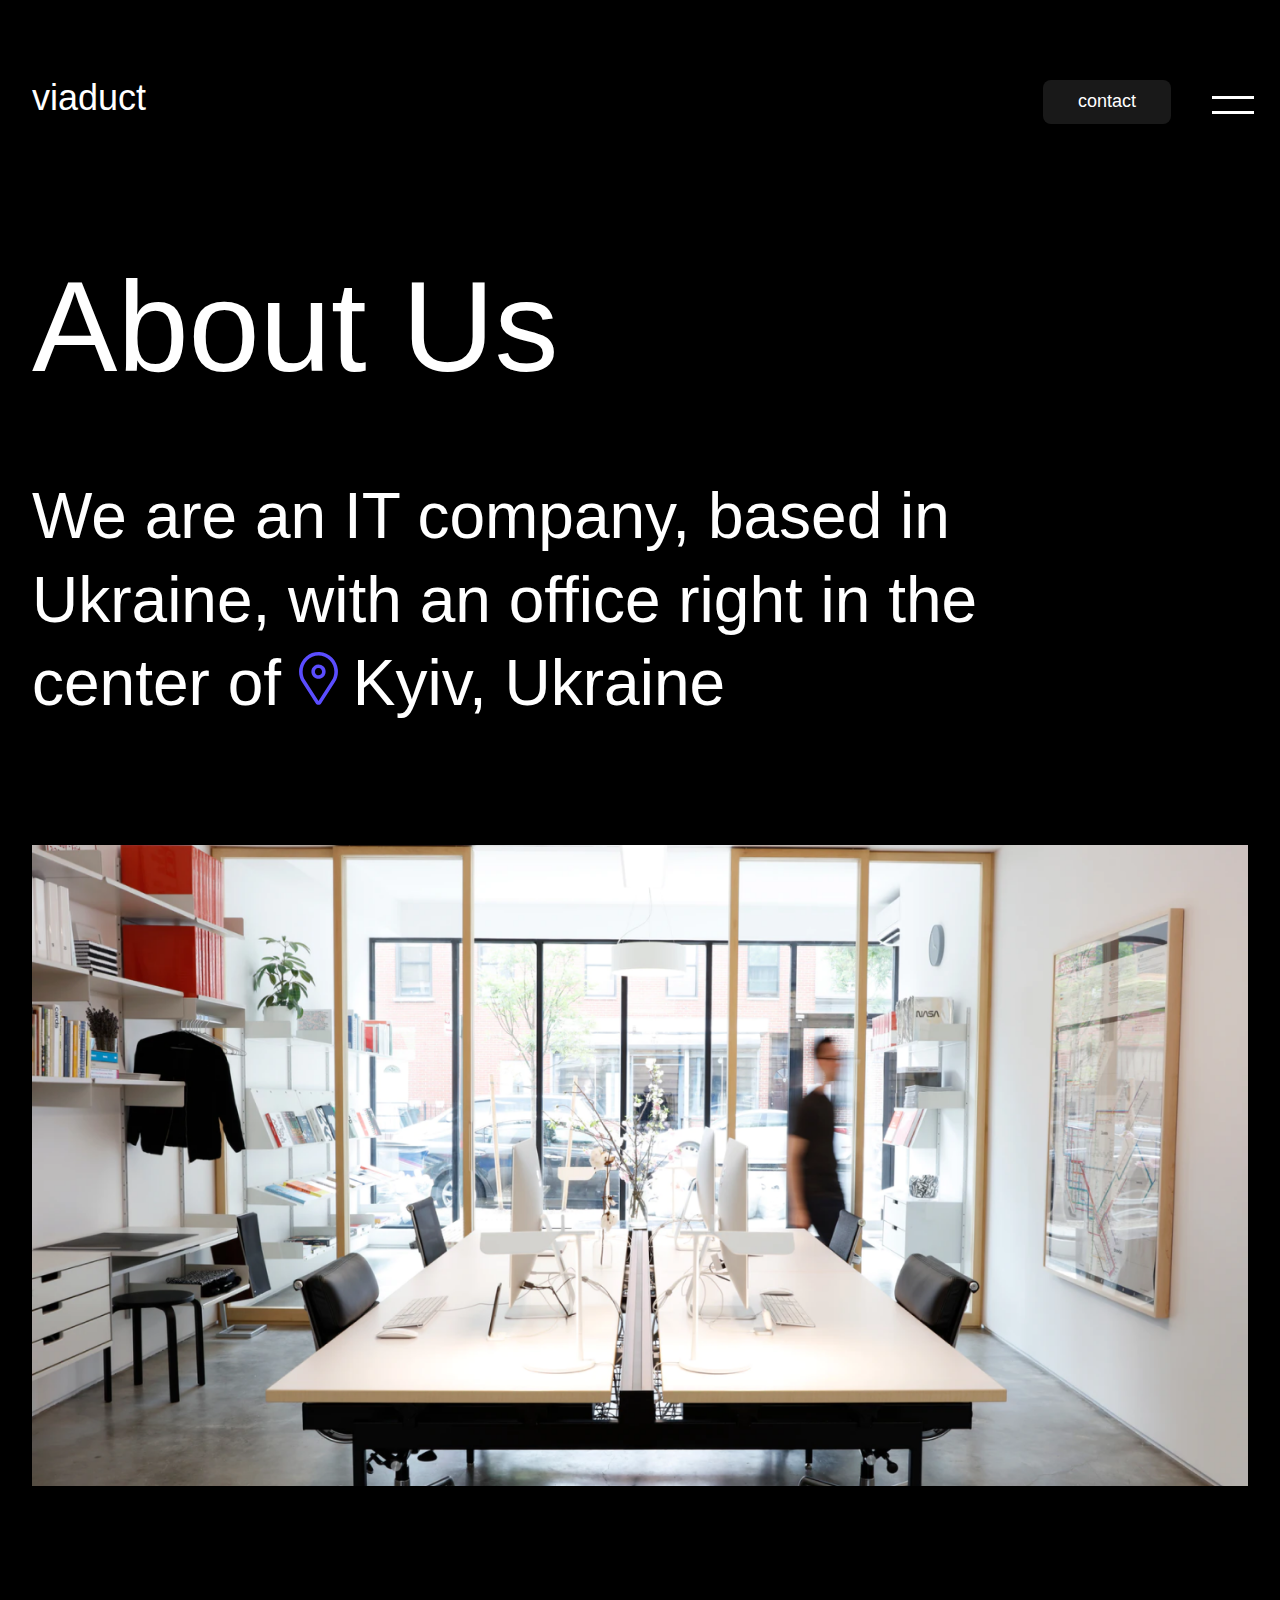
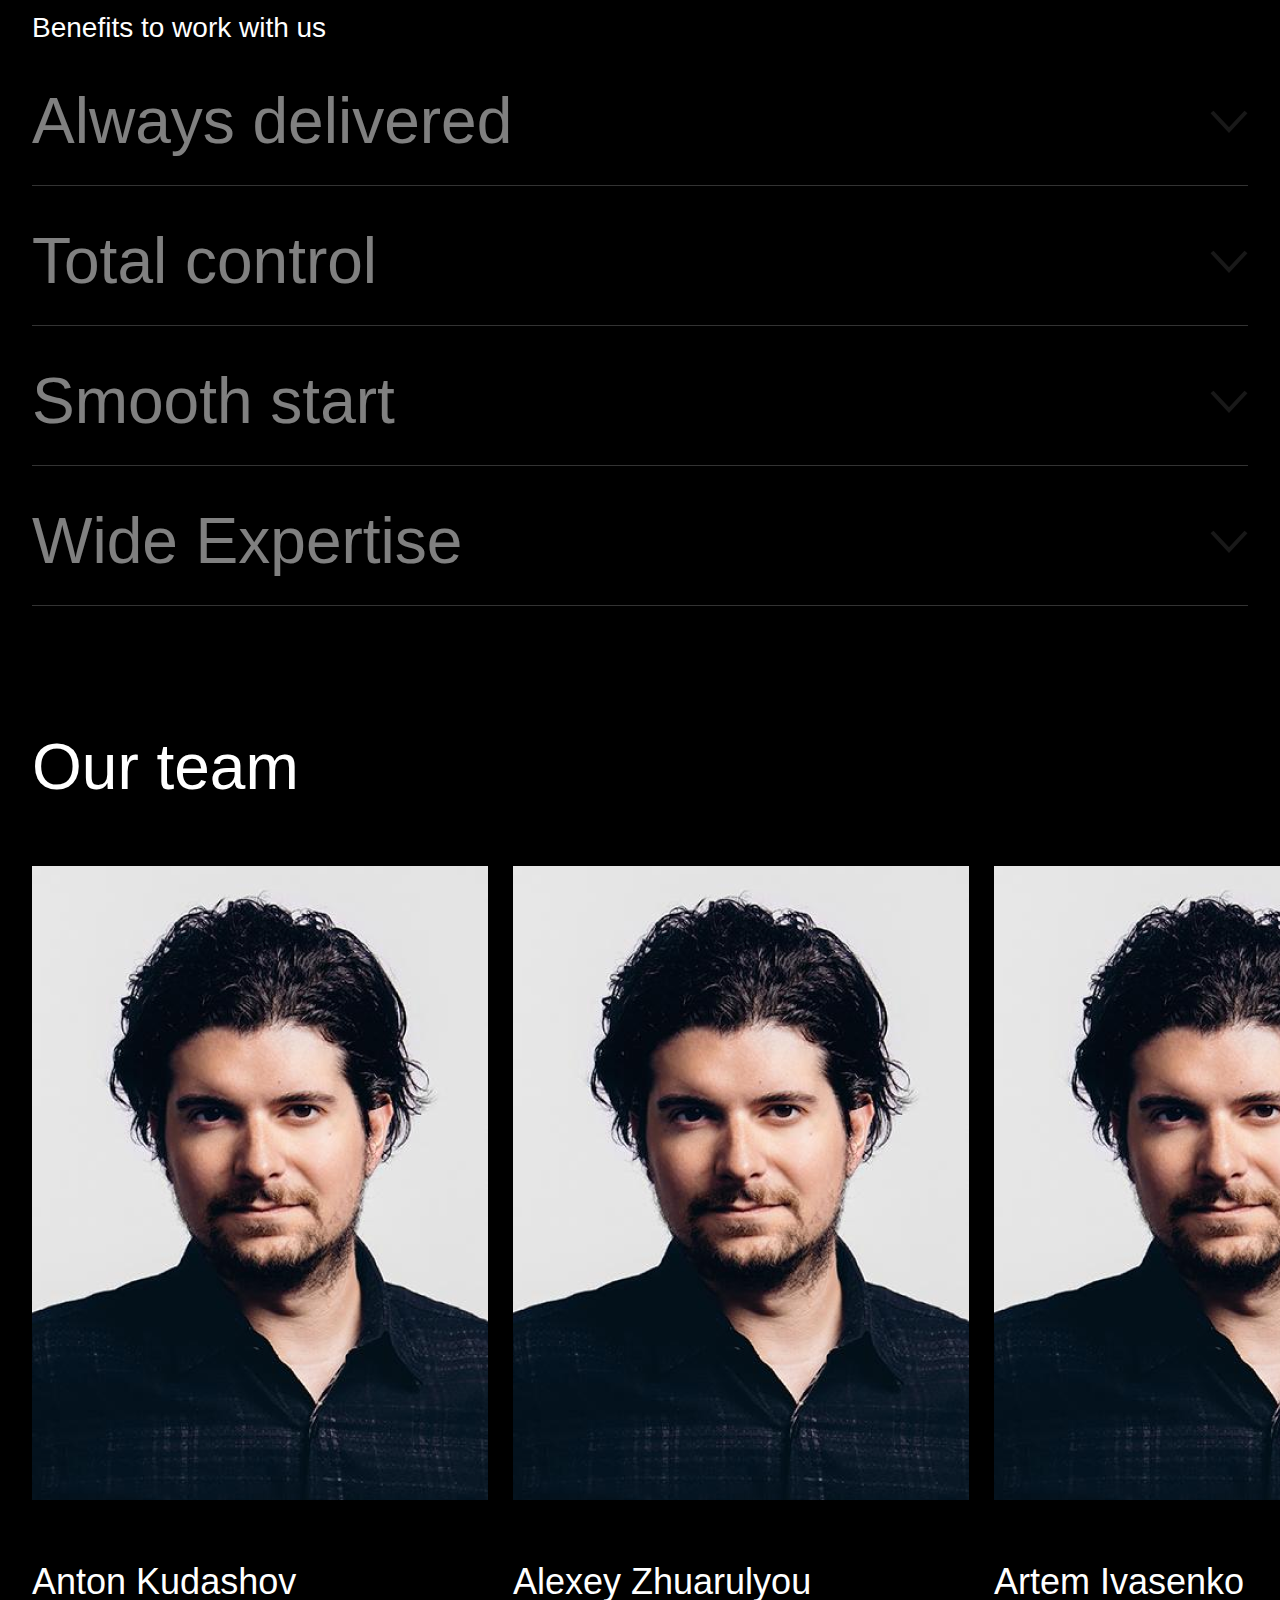
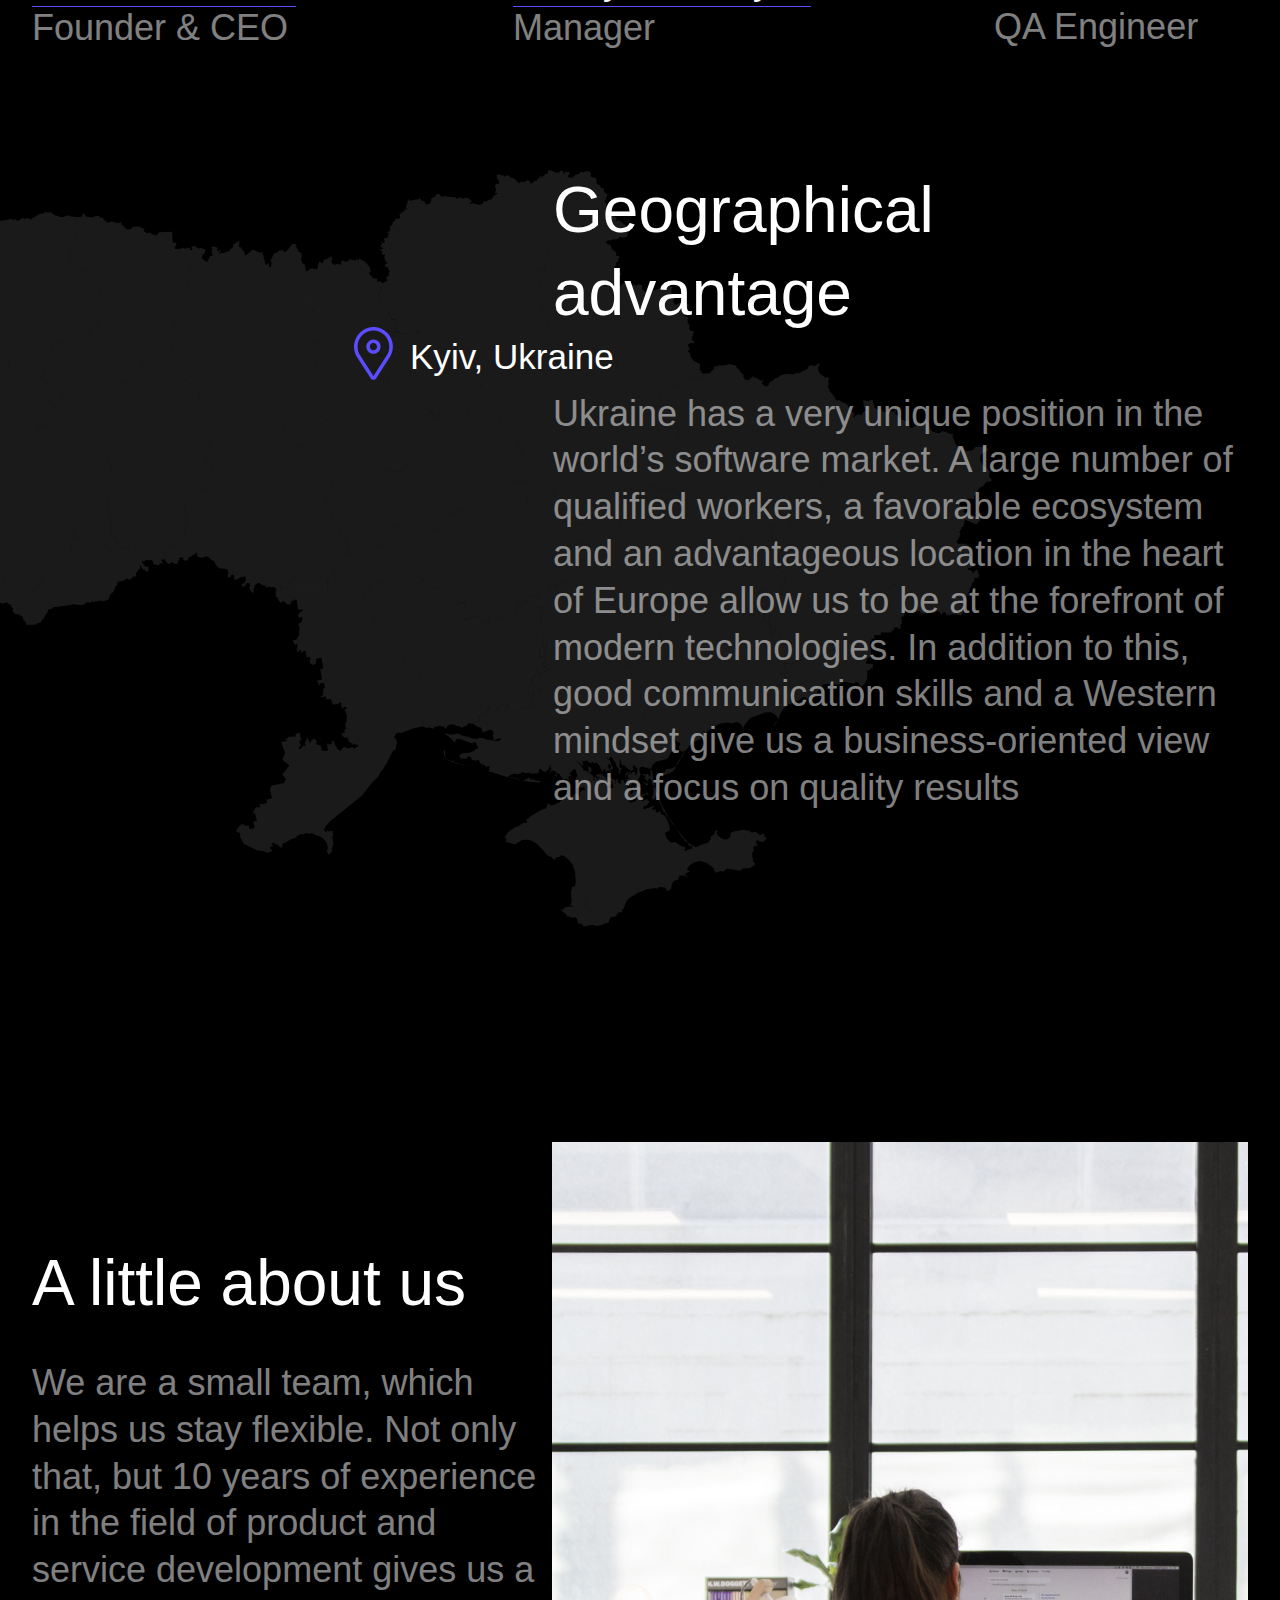
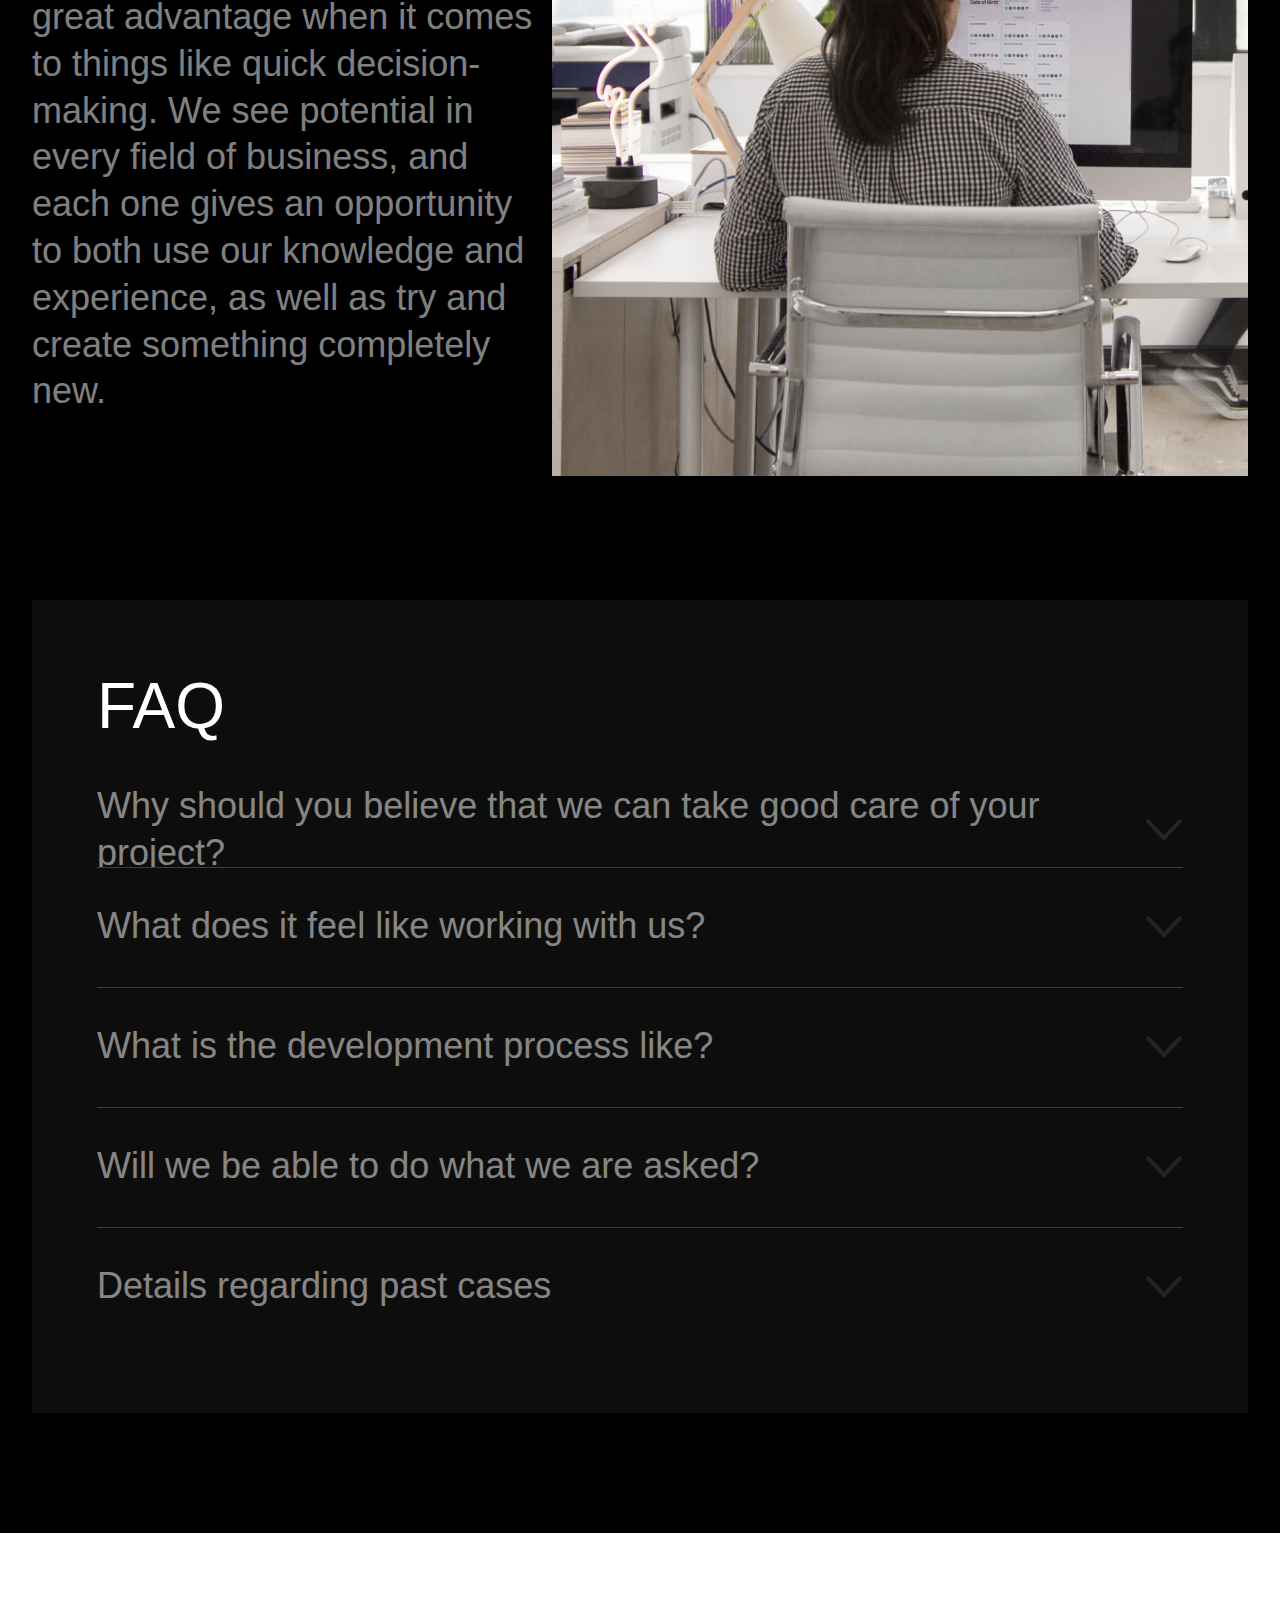
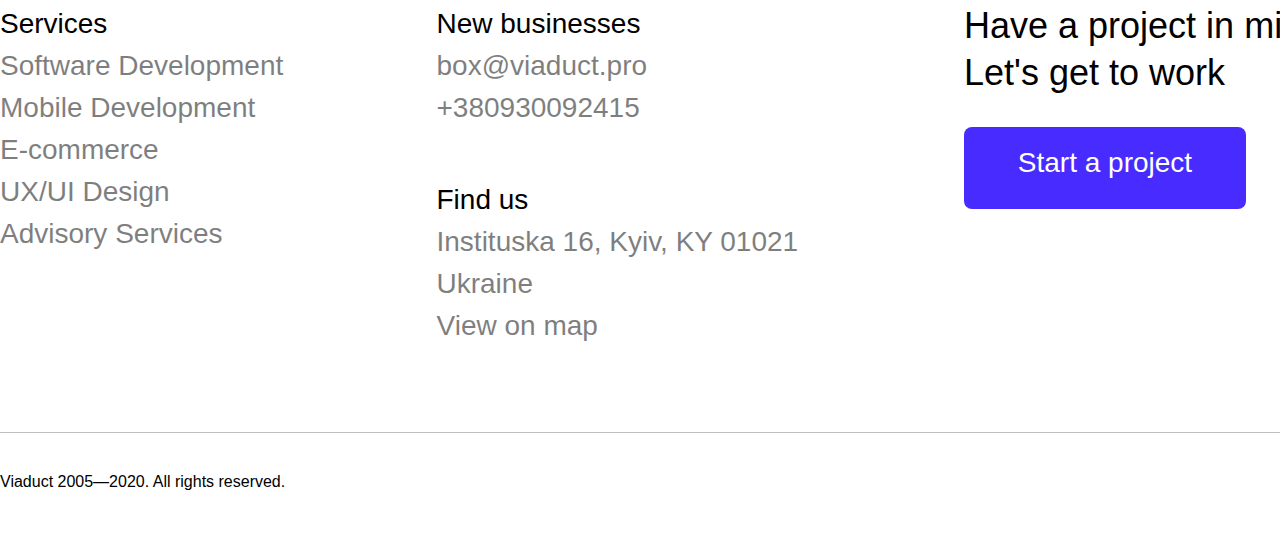
==== commit db90759b: "about us + long read + contact us" ====
--- a/pages/about-us.html
+++ b/pages/about-us.html
@@ -5,6 +5,7 @@
     <meta http-equiv="X-UA-Compatible" content="IE=edge" />
     <meta name="viewport" content="width=device-width, initial-scale=1.0" />
     <link rel="stylesheet" href="../styles/home.css" />
+    <link rel="stylesheet" href="../styles/about-us.css" />
     <title>About Us</title>
   </head>
   <body>
@@ -12,7 +13,7 @@
       <div class="dropdown_menu-wrapper">
         <ul class="main_menu">
           <li><a href="./about-us.html">About Us</a></li>
-          <li><a href="./pages/projects.html">Our Projects</a></li>
+          <li><a href="./projects.html">Our Projects</a></li>
           <li><a href="">Contacts</a></li>
         </ul>
 
@@ -59,12 +60,12 @@
       <nav>
         <a href="../index.html" class="header_logo">viaduct</a>
         <div class="nav_item-wrapper">
-          <a href="" class="nav_contact">contact</a>
+          <a href="./contact-us.html" class="nav_contact">contact</a>
           <button class="nav_btn"></button>
         </div>
       </nav>
-      <h1>About Us</h1>
-      <p>
+      <h1 class="about_hero_title">About Us</h1>
+      <p class="about_hero_descr">
         We are an IT company, based in Ukraine, with an office right in the
         center of <span class="LocationItem">Kyiv</span>, Ukraine
       </p>
@@ -106,213 +107,229 @@
         </ul>
       </section>
       <section class="ourTeam">
+        <h2 class="ourTeam_title">Our team</h2>
         <ul class="ourTeam_list">
           <li class="ourTeam_list_item">
-            <div class="member_img_wrapper">
-              <img
-                src="../images/about-us/teamImage.png"
-                alt="Company member picture"
-                class="member_img"
-              />
-            </div>
-            <h3 class="member_name">Anton Kudashov</h3>
-            <span class="member_title">Founder & CEO</span>
+            <a
+              href="./textLongRead.html"
+              target="_blank"
+              rel="noopener noreferrer"
+            >
+              <div class="member_img_wrapper">
+                <img
+                  src="../images/about-us/teamImage.png"
+                  alt="Company member picture"
+                  class="member_img"
+                />
+              </div>
+              <h3 class="about_member_name">Anton Kudashov</h3>
+              <span class="member_title">Founder & CEO</span></a
+            >
           </li>
           <li class="ourTeam_list_item">
-            <div class="member_img_wrapper">
-              <img
-                src="../images/about-us/teamImage.png"
-                alt="Company member picture"
-                class="member_img"
-              />
-            </div>
-            <h3 class="member_name">Alexey Zhuarulyou</h3>
-            <span class="member_title">Manager</span>
+            <a href="http://" target="_blank" rel="noopener noreferrer">
+              <div class="member_img_wrapper">
+                <img
+                  src="../images/about-us/teamImage.png"
+                  alt="Company member picture"
+                  class="member_img"
+                />
+              </div>
+              <h3 class="about_member_name">Alexey Zhuarulyou</h3>
+              <span class="member_title">Manager</span></a
+            >
           </li>
           <li class="ourTeam_list_item">
-            <div class="member_img_wrapper">
-              <img
-                src="../images/about-us/teamImage.png"
-                alt="Company member picture"
-                class="member_img"
-              />
-            </div>
-            <h3 class="member_name">Artem Ivasenko</h3>
-            <span class="member_title">QA Engineer</span>
+            <a href="http://" target="_blank" rel="noopener noreferrer"
+              ><div class="member_img_wrapper">
+                <img
+                  src="../images/about-us/teamImage.png"
+                  alt="Company member picture"
+                  class="member_img"
+                />
+              </div>
+              <h3 class="about_member_name">Artem Ivasenko</h3>
+              <span class="member_title">QA Engineer</span></a
+            >
           </li>
         </ul>
       </section>
-      <section class="geographical_advantage">
-        <div class="map_wrapper">
-          <svg
-            width="992"
-            height="758"
-            viewBox="0 0 992 758"
-            fill="none"
-            xmlns="http://www.w3.org/2000/svg"
-          >
-            <path
-              d="M571.782 720.385L573.382 720.162L574.999 721.165L579.054 721.314L580.039 722.187L580.653 724.955L579.407 725.587L577.603 725.327L576.803 726.218L576.989 727.612L578.589 729.116L583.089 727.352L586.232 729.228L586.678 731.271L586.418 731.996L584.261 733.278L584.168 736.529L584.707 737.532L590.007 740.17L590.732 744.443L595.493 752.227L594.6 753.862H593.243L592.611 754.475L592.536 755.998L590.026 755.961L586.306 757.373L583.554 757.522L581.583 754.475L579.091 754.716L578.068 754.085L577.138 750.221L575.929 748.697L575.111 748.307L572.117 748.679L568.974 747.341L567.858 747.88L565.831 745.019L562.372 742.455L560.996 740.467L562.372 739.761L562.391 741.378L562.856 740.988L562.912 741.694L563.376 739.631L564.399 741.489L563.767 739.26L564.474 738.665L569.365 737.514L574.33 737.811L572.507 736.715L569.346 736.176L570.759 735.191L571.615 732.498L570.89 721.89L571.782 720.385Z"
-              fill="white"
-              fill-opacity="0.1"
-            />
-            <path
-              d="M766.492 669.055L766.622 669.594L765.636 670.17L764.242 672.585L760.56 672.659L757.472 671.192L756.059 671.972L755.65 673.96L757.937 675.464L756.877 676.56L754.199 677.322L752.898 678.53L753.437 680.685L753.828 679.236L754.199 680.276L751.949 685.032L753.139 691.924L755.278 695.491L750.052 698.984L742.893 699.559L740.549 701.752L728.145 699.708L725.951 700.098L724.872 701.566L723.217 702.42L720.279 701.882L715.946 703.702L715.407 702.42L714.123 701.696L714.142 700.08L711.817 697.534L706.536 694.06L699.878 691.998L694.504 693.132L690.785 695.194L687.4 698.984L687.53 701.25L689.799 702.383L685.596 704.538L685.317 705.671L686.005 706.786L687.567 707.566L687.233 708.087L683.253 706.229L679.441 706.637L678.659 707.622L678.92 709.053L678.009 710.817L675.052 711.542L673.136 712.712L671.63 716.075L671.258 719.159L668.264 721.89L666.162 721.147L666.274 719.883L665.065 718.639L663.206 718.156L662.48 718.657L661.011 717.691L657.999 718.583L657.98 719.345L656.529 719.809L655.079 719.307L646.134 720.199L642.414 722.317L638.546 723.543L628.969 729.135L626.291 732.479L623.483 739.687L622.144 740.374L622.032 743.421L619.429 742.994L617.588 744.146L615.896 747.174L610.707 748.251L608.178 753.992L603.975 754.753L602.283 756.091L599.307 756.295L598.284 757.057L592.538 755.998L592.612 754.475L593.245 753.862H594.602L595.495 752.227L590.734 744.443L590.009 740.17L584.709 737.532L584.169 736.529L584.263 733.278L586.42 731.996L586.68 731.271L586.234 729.228L583.091 727.351L578.59 729.116L576.991 727.612L576.805 726.218L577.605 725.327L579.409 725.587L580.655 724.955L580.041 722.187L579.055 721.314L575.001 721.165L573.383 720.162L571.784 720.385L572.063 717.765L573.253 717.896L574.536 717.134L575.373 715.239L575.782 711.561L574.964 705.709L575.243 703.832L572.658 696.011L569.608 691.664L565.554 687.93L561.574 686.035L559.231 688.041L556.367 688.171L554.973 690.456L553.522 690.419L551.551 688.097L548.854 687.187L546.586 685.515L541.211 678.976L536.357 674.554L531.336 671.377L528.138 670.746L521.926 671.043L515.231 675.594L505.357 672.696L506.528 671.414L506.603 670.207L504.445 668.275L508.351 663.017L511.252 660.677L516.254 657.686L517.947 657.184L518.783 657.574L519.025 656.385L523.972 653.413L524.883 654.193L525.776 653.71L526.222 654.193L527.412 652.168L527.04 651.481L525.832 651.518L526.018 651.016L531.578 646.409L543.22 639.907L545.897 639.461L546.92 637.492L548.185 631.64L547.72 633.219L548.501 634.594L550.77 636.322L552.22 636.563L559.194 633.553L563.825 629.058L565.312 630.005L565.74 629.151L566.856 628.835V627.739L567.618 627.274L568.232 627.218L568.623 628.519L570.427 627.85L570.836 629.002L571.338 628.983L572.825 625.974L573.607 626.104L575.782 624.042L577.289 625.584L578.442 625.825L580.134 628.389L579.948 622.537L580.915 622.593L582.868 620.772L584.727 621.144L585.006 620.623L584.095 618.599L578.814 618.246L577.345 618.821L577.233 619.416L576.006 618.989L576.898 617.502L575.838 609.384L577.605 606.653L575.894 601.972L577.196 601.507L575.838 593.63L577.679 593.314L580.32 595.915L581.306 596.157L581.901 598.999L582.57 598.368L583.165 598.609L582.924 600.225L583.667 601.247L584.913 601.712L585.601 601.098L587.089 603.216L587.498 603.365L589.432 600.56L588.372 600.151L587.945 598.145L589.023 597.42L590.288 598.349L591.608 600.355V601.433L589.972 603.439L590.418 604.238L589.042 603.755L588.893 604.665L590.734 604.851L593.022 606.765L593.933 609.979L593.672 610.517L592.91 610.109L592.668 611.632L593.282 610.815L594.1 611.632L594.435 611.335L594.379 608.957L595.179 608.028L596.127 607.656L596.685 608.084L596.09 608.344L596.276 609.273L597.02 611.168L597.578 611.279L598.136 610.945L596.797 609.05L600.144 608.474L599.289 607.582L597.875 608.065L595.941 606.709L596.704 605.613L601.52 604.907L604.403 607.378L605.314 607.396L605.983 610.034L608.364 610.833L610.744 613.675L611.916 614.028L609.108 616.945L608.606 616.889L608.327 615.682L606.579 615.812L607.862 618.376L609.889 618.468L609.666 619.695L612.437 618.914L612.976 618.153L613.757 618.896L614.017 618.283L613.199 617.707L612.641 613.898L611.544 613.062L611.934 612.041L610.614 611.706L611.228 612.654L610.54 612.858L608.643 610.053L607.508 609.273L606.746 609.7L607.211 607.898L609.331 609.588L610.558 608.957L612.994 610.146L613.757 609.904L615.338 611.26L615.319 612.394L614.426 612.654L615.356 614.66L615.747 614.27L615.17 612.784L617.197 609.551L618.109 610.331L617.402 612.282L617.904 613.824L620.359 614.474L620.433 615.199L621.382 614.27L620.917 613.415L621.307 612.709L619.838 612.264L619.931 611.669L621.549 611.52L622.516 610.74L624.692 613.527L625.863 616.796L630.903 620.884L630.196 623.484L630.754 625.547L632.54 624.562L633.897 621.088L635.999 622.277L636.947 621.664L635.125 617.019L635.961 615.942L635.199 615.199L640.462 618.599L641.131 619.862L639.774 624.302L635.106 626.513L635.087 628.389L632.688 630.488L632.428 631.64L629.285 631.826L630.085 633.628L634.678 632.662L638.584 628.352L641.671 625.992L646.301 624.506L647.677 623.447L648.663 625.175L647.975 626.345L646.45 625.101L642.656 627.144L641.652 632.179L647.603 630.098L647.845 631.9L648.551 631.714L649.518 632.792L648.254 634.668L647.343 635.04L647.101 636.544L644.758 636.86L642.545 639.275L643.642 639.628L643.958 640.594L647.38 639.052L648.272 639.238L649.779 638.105L655.469 636.544L651.917 639.424L652.847 639.703L652.791 641.653L655.339 639.981L656.343 641.282L655.562 641.746L655.544 642.786L656.604 643.79L657.85 642.898L661.03 642.303L660.695 644.198L661.978 645.61L664.749 646.465L668.543 653.766L670.031 660.324L668.506 662.181L665.809 663.203L664.879 664.522L666.739 668.981L668.636 671.656L671.742 673.867L672.709 673.774L673.415 672.919L675.349 673.235L680.37 676.486L685.206 678.4L685.894 679.31L684.015 681.019L685.522 682.078L685.447 683.118L686.656 680.889L691.361 679.867L691.975 680.443L692.198 677.229L689.278 676.876L687.288 673.365L684.889 671.879L683.253 668.665L682.267 668.981L677.135 660.268L674.326 656.441L672.56 655.029L667.929 648.1L666.683 647.264L665.27 644.05L664.191 642.842H663.41L661.123 635.931L659.375 633.479L660.416 632.94L667.39 646.502L682.249 667.049L688.572 673.922L692.068 676.542L695.731 678.325L701.255 675.65L708.358 673.848L708.805 672.343L710.813 670.43L710.943 669.575L710.181 668.609L714.812 664.819L714.663 662.46L716.522 661.364L717.992 662.014L716.281 663.63L717.675 666.138L721.265 669.297L724.389 670.616L727.364 670.374L729.522 668.851L730.656 667.253L730.507 664.392L731.363 663.593L736.105 661.828L743.971 660.695L746.147 661.661L747.486 661.141L749.327 661.828L751.931 663.779L754.423 662.85L756.022 662.962L759.258 665.507L760.876 665.897L761.731 665.507L762.122 664.392L763.498 664.559L764.614 666.064L764.353 667.365L766.492 669.055Z"
-              fill="white"
-              fill-opacity="0.1"
-            />
-            <path
-              d="M481.613 216.711L482.115 217.12L481.334 218.272L484.477 220.761L485.332 222.805L493.069 225.052L493.422 227.43L490.149 228.211L491.413 229.548L490.446 231.053L493.905 235.363L494.575 235.27L495.207 233.487L496.323 234.378L496.118 235.66L497.383 235.865L498.294 240.973L501.232 242.887L500.693 245.302L501.437 245.971L500.805 246.231L500.507 248.386L501.79 249.872L499.745 251.135L499.019 250.225L497.96 251.21L501.865 256.226L502.739 258.789L506.068 257.916L506.886 260.944L509.378 261.297L510.457 263.136L510.531 267.948L516.091 269.936L517.393 271.738L518.974 272.109L518.304 273.317L519.253 276.419L518.267 277.46L521.949 280.116L521.466 280.618L521.559 285.114L519.085 287.584L516.947 287.659L516.779 292.489L515.44 293.585L517.281 294.811L517.04 297.17L517.895 298.675L519.309 298.619L520.74 299.734L520.908 301.759L515.515 301.592L511.851 299.511L508.336 299.103L506.328 296.595L504.413 301.406L503.371 302.372L503.52 302.929L504.431 302.985L503.687 304.211L506.198 306.311L508.764 307.147L509.768 308.447L511.479 309.116L512.762 311.457L513.934 310.695L515.533 311.958L519.42 311.066L521.112 311.772L522.284 313.537L525.631 311.828L528.161 312.088L527.547 313.649L522.954 317.922L521.986 320.225L523.065 321.86L530.392 324.368L530.374 326.467L525.538 328.566L526.487 329.328L527.287 333.062L526.468 334.586L529.146 335.737L529.221 336.35L527.473 336.536L527.454 337.465L520.499 338.951L520.276 337.818L518.249 338.041L518.063 337.335L516.854 337.149L516.296 338.134L517.021 339.676L512.595 339.973L512.428 339.1L510.959 340.382L510.457 339.583L508.281 338.84L508.801 341.385L507.146 341.459L505.696 334.288L504.152 334.994L503.687 332.858L504.134 332.375L502.795 331.929L502.218 330.684L500.916 332.858L498.313 332.486L497.55 332.022L497.922 330.833L497.346 328.789L496.546 329.031L496.342 327.972L493.087 328.678L492.195 327.563L492.064 328.102L490.707 328.139L490.632 329.96L488.921 330.053L487.973 336.926L485.983 335.83L485.462 338.152L482.747 338.951L482.673 340.177L483.975 341.162L483.9 343.521L483.398 343.986L480.925 344.097L480.497 344.878L479.79 344.636L479.995 343.373L477.429 343.428L475.997 342.109L474.621 343.8L470.883 344.543L469.023 346.81L469.06 344.487L464.485 341.905L463.332 341.831L462.049 340.456L461.473 341.385L458.46 342.611L455.503 342.202L454.555 345.472L450.445 344.692L447.823 346.457L448.79 344.543L448.046 343.986L446.967 345.119L447.693 345.546L447.153 346.066L447.934 347.72L446.577 348.89L447.06 349.522L446.093 351.25L446.651 351.826L444.624 353.107L444.587 354.426L439.882 356.581L438.059 358.198L438.71 359.015L438.357 359.554L437.353 358.922V359.87L436.107 360.891L436.237 359.647L435.326 361.467L433.764 360.483L433.596 361.56L432.071 361.616L430.825 358.736L427.887 359.591L427.236 357.956L425.06 357.64L424.372 358.866L422.234 358.421L421.006 360.297L420.281 359.814L419.63 360.668L419.221 360.315L418.644 361.56L417.306 360.52L416.934 361.17L415.799 360.687L414.907 358.941L414.293 359.219L412.824 358.272L411.485 358.625L411.038 357.975L409.049 358.272L408.267 357.473L407.784 357.529L407.951 358.606L404.771 358.328L404.66 359.517L403.953 359.795L400.847 359.257L399.49 357.622L398.969 358.848L395.882 357.677L395.696 358.476L394.45 358.588L392.107 357.826L388.462 359.387L388.35 360.483L387.644 360.223L386.695 362.396L384.594 362.285L386.751 364.57L385.951 367.709L383.366 368.62L381.786 371.072L384.315 373.208L383.59 374.1L384.129 374.564L383.962 376.775L378.661 377.091L376.969 375.307L373.826 376.125L372.822 380.416L368.88 381.029L367.634 382.033L364.491 382.701L364.565 384.225L362.929 384.838L362.222 384.949L358.67 382.72L357.889 383.444L357.573 385.507L355.471 387.736L354.151 387.606L351.399 384.949L346.322 385.804L346.285 384.113L348.516 383.556L348.739 381.903L347.865 381.364L349.613 381.42L348.646 376.292L345.708 375.4L345.039 374.249L345.243 372.892L347.475 372.595L347.94 370.496L346.935 370.44L346.731 369.047L344.815 368.434L344.946 366.929L343.309 366.873L340.743 364.272L339.646 364.217L339.98 363.436L339.218 362.861L339.906 361.337L341.133 361.114L339.701 358.904L339.999 358.272L333.769 356.247L333.155 350.414L331.593 349.41L330.979 346.512L330.31 345.825L331.463 344.58L329.548 343.596L328.636 344.116L326.442 341.719L327.149 340.642L326.423 339.899L329.176 335.682L328.543 335.292L328.488 333.545L325.828 334.66L323.652 330.647L324.21 330.424V329.477L325.01 330.759L326.46 326.727L328.729 327.47L328.357 325.074L331.63 324.108L331.556 323.012H330.793L330.291 321.953L331.091 316.695L329.733 314.317L331.054 314.615L331.649 313.816L332.969 314.113L332.318 315.562L331.147 315.952L333.546 318.609L336.633 317.996L337.116 318.758L339.236 317.81L341.04 317.996L340.482 316.584L341.896 316.101L344.034 311.921L345.559 311.308L345.485 308.651L344.685 306.775L345.039 305.716L345.801 306.125L348.163 305.456L349.186 304.063L350.153 303.821L353.017 304.639L353.779 308.168L355.062 309.729L356.029 308.261L355.174 306.459L356.494 305.865L357.536 303.654L357.722 304.546L360.976 304.23L360.232 309.283L371.13 311.178L371.279 312.924L371.855 313.017L373.417 306.812L374.719 306.459L374.496 304.156L375.984 303.71L376.039 301.908L378.122 300.626L380.986 304.211H382.213L384.278 301.703L385.096 302.019L386.565 300.217L388.499 301.518L390.749 301.536L394.339 303.858L395.566 302.614L397.649 302.632L398.82 301.703L402.93 301.908L404.009 300.979L405.534 301.22L406.333 299.103L407.003 299.084L407.263 296.557L406.333 295.703L411.038 295.015L411.726 294.087L411.615 292.582L413.14 290.501L414.125 291.876L413.846 290.278L415.223 289.777L417.175 287.882L417.64 283.423L418.384 282.271L419.054 281.937L420.058 282.977L420.374 282.067L420.969 282.141L420.151 280.451L420.783 279.819L419.574 279.633L419.89 277.497L424.223 270.902L424.019 269.341L424.874 269.75L425.19 268.97L423.87 268.227L424.521 265.477L425.19 265.05L424.391 263.211L424.874 260.87L423.294 259.588L425.172 255.557L424.54 253.532L426.697 252.139L427.72 253.067L429.709 250.467L435.047 248.776L435.196 248.051L433.485 245.469L432.573 245.191L432.536 244.447L433.317 243.89L430.974 242.608L429.579 243.24L431.086 241.512L429.988 241.382L430.546 240.045L435.698 239.599L438.041 240.026L439.101 240.973L439.361 241.735L438.022 245.506L438.097 248.757L439.175 251.042L440.812 251.414L441.332 252.77L442.578 252.566L442.969 254.294L443.731 254.089L444.048 251.525L446.484 251.154L447.153 249.259L448.139 248.962L448.455 248.051L449.868 248.144L450.166 253.142L456.396 253.699L458.795 249.612L459.985 249.5L459.855 246.993L461.547 245.469L462.774 242.404L467.312 242.72L468.13 244.819L469.19 242.534L468.037 237.258L472.184 234.843L473.151 234.991L473.43 234.081L469.804 233.208L468.447 233.542L468.67 229.14L472.575 226.966L471.682 225.48L470.976 225.721L470.288 223.733L472.091 224.254L474.193 220.092L473.914 219.405L475.197 219.015L477.856 220.705L479.716 217.38L480.999 217.529L481.613 216.711Z"
-              fill="white"
-              fill-opacity="0.1"
-            />
-            <path
-              d="M549.745 1.5093L550.452 1.30495L556.459 3.86864L557.314 3.44136L558.523 3.83149L560.792 1.75081L561.964 1.82512L563.377 3.05123L563.191 3.96153L564.139 4.42597L563.265 6.74816L561.778 7.30549L562.503 8.99604L561.536 9.34901L562.094 10.0178L561.313 10.9095L561.387 12.2657L560.736 13.2874L559.918 13.3989L560.439 14.9223L559.286 17.003L557.147 17.8389L558.207 19.1022L556.942 20.3841L557.147 21.7588L558.523 23.7838L557.854 23.9881L557.519 25.753L558.802 25.9387L557.872 25.4929L558.728 24.9727L563.284 27.072L563.135 28.1123L564.66 28.6511L565.218 29.9515L564.846 30.8804L566.055 30.546L568.138 31.2705L568.696 30.7503L568.658 35.7848L566.669 35.8406L564.065 36.9924L562.577 34.6144L561.685 34.5773L559.583 36.5837L557.147 36.5094L556.385 38.1628L558.3 38.9802L560.811 42.0455L559.36 46.9128L557.817 46.9499L556.924 46.1882L555.752 46.5598L555.362 47.8045L553.409 47.3215L552.702 48.3247L550.992 48.4361L551.103 49.2535L548.332 49.4765L548.276 51.4643L544.873 53.6193L545.208 56.6102L545.896 56.9075L546.398 58.3379L544.948 58.9882L543.609 61.9048L542.772 61.8119L542.251 62.5922L542.976 62.8151L543.757 65.5275L545.747 67.7753L546.249 73.6644L545.301 75.6522L546.807 76.0981L546.975 79.312L549.225 81.8943L551.196 82.2472L550.21 83.3061L547.291 83.2133L547.068 83.9935L547.886 85.9813L548.89 86.5386L549.336 89.6968L546.64 91.1459L545.896 90.8115L545.45 92.019L545.729 93.5981L544.892 94.657L544.445 97.6294L545.636 98.7441L544.631 100.082L545.747 100.695L545.468 102.367L544.613 102.311L544.241 101.364L542.753 101.233L543.181 102.107L544.111 102.181L544.241 103.5L542.697 103.741L541.098 103.388L541.135 102.255L539.647 101.456L540.838 100.119L540.261 99.6358L538.476 100.936L539.722 103.63L539.592 105.915L541.34 105.878L542.232 108.144L541.47 109.798L540.168 110.206L540.986 110.875L539.833 111.135L541.898 111.6L540.986 113.996L541.582 115.185L539.276 117.767L539.796 120.034L538.959 120.61L536.635 120.703L535.742 121.706L536.263 122.189L534.85 124.362L536.728 126.183L533.752 131.292L534.478 131.942L534.738 131.459L539.629 132.351L539.722 133.28L541.712 133.67L541.079 135.602L542.53 136.828L540.949 137.998L539.926 141.268L542.158 142.215L542.177 141.268L544.65 139.819L546.026 144.742L546.677 145.095L547.44 144.501L549.894 144.37L549.634 148.067L550.303 151.04L548.76 151.021L547.997 151.764L548.574 153.715L547.886 155.22L548.834 155.628L547.03 157.783L547.811 160.477L546.9 161.257L549.113 165.586H550.266L550.713 166.608L551.828 166.478L552.256 166.998L550.675 168.057L545.933 169.153L546.789 170.825L546.603 174.559L544.613 175.599L544.91 176.491L543.795 179.946L544.948 180.671L543.627 181.024L543.423 182.213L540.373 185.984L541.526 188.009L539.964 189.7L538.755 189.83L538.085 192.709L535.556 192.616L535.91 193.824L535.221 194.103L534.831 195.682L533.92 195.533L533.046 196.332L533.529 197.001L531.762 197.576L531.986 199.081L526.983 202.5L524.026 202.797L523.803 203.689L524.659 204.227L524.063 205.063L522.743 204.432L522.353 204.896L521.46 203.911L521.051 204.58L520.828 204.06H516.569L516.662 202.778L514.207 203.113L514.003 204.227L509.651 203.911L507.326 205.323L504.853 202.89L505.244 199.992L502.231 200.047L499.59 198.784L499.107 199.23L497.656 198.505L497.377 197.205L494.643 197.465L494.179 198.245L494.643 199.434L492.802 200.27L492.579 201.868L490.255 202.518L490.905 203.596L490.217 205.1L489.232 204.357L488.599 204.896L487.949 204.134L483.392 205.156L483.244 204.487L484.322 203.075L484.099 202.277L481.756 201.849L479.636 202.462L479.134 200.66L480.529 198.487L477.404 199.936L475.805 194.27L472.234 193.025L472.885 191.929L471.993 191.446L473.22 191.595L473.369 190.461L474.317 190.368L474.782 191.372L477.051 190.647L478.204 188.975L477.572 187.805L478.204 186.021L476.4 185.91L472.234 186.058L471.267 185.705L469.333 180.745L466.878 179.538L465.335 177.197L462.341 178.014L462.322 179.482L460.704 179.798L461.002 182.157L460.295 182.547L460.463 184.238L454.567 183.922L453.34 185.185L452.075 184.795L452.057 186.746L451.071 187.879L447.278 187.377L446.31 188.232L444.228 187.173L443.912 187.916L442.294 187.879L438.983 189.997L437.589 189.848L437.328 188.381L434.595 186.709L431.991 189.997L431.34 187.452L427.472 186.003L427.509 184.368L426.989 184.424L426.747 183.309L423.139 182.659L423.12 181.34L421.874 181.303L421.912 179.333L425.036 179.556L425.594 178.943L425.092 178.256L425.519 177.569L423.883 175.952L425.278 173.277L425.017 170.881L424.311 170.639L424.273 169.803L423.288 170.137L423.213 167.945L421.744 167.815L421.8 166.905L419.066 165.214L419.196 162.855L416.147 162.354L415.514 163.914L408.652 163.988L408.206 164.601L405.082 163.728L404.393 163.004L403.557 163.542L403.333 165.623L401.939 165.883L400.897 165.809L400.637 164.731L401.474 164.88L401.53 163.84L403.352 162.391L400.842 164.286L397.159 162.539L394.835 163.134L394.686 161.908L395.486 160.366L394.5 158.787L395.355 158.471L396.322 159.214L396.564 157.876L397.438 157.115L396.676 152.786L394.835 151.727L394.5 150.854L391.599 150.074L390.13 145.689L388.958 144.073L388.921 140.488L386.466 139.485L386.224 137.868L379.976 138.258L379.567 135.286L380.441 133.131L378.953 131.05L380.701 130.214L380.98 129.453L379.474 127.242L379.269 123.731L379.939 122.783L381.575 123.025L382.356 122.505L380.887 121.762L381.798 120.034L380.143 117.823L380.701 117.21L382.896 117.433L383.472 116.969L383.379 115.464L382.301 114.219L387.006 111.86L387.563 109.853L386.317 110.392L386.894 109.705L385.722 109.036L387.601 107.215L389.312 106.491L388.456 104.317L389.572 102.46L387.303 97.7409L385.797 98.131L385.239 97.5551L384.96 95.3258L387.47 94.3783L387.545 93.7281L385.536 92.5949L385.09 90.1055L384.197 89.251L385.034 85.6283L384.29 85.1825L382.858 86.1671L381.687 83.9749L381.724 83.1204L383.286 82.3401L381.65 81.8757L380.478 80.5567L381.11 79.795L382.821 80.2223L383.416 79.6464L382.022 78.7175L382.096 78.0116L380.404 77.5657L380.571 76.4139L382.077 74.5561L380.943 73.2743L381.761 72.6612L383.044 73.9059L384.328 74.036L384.7 72.4383L383.918 69.5774L387.694 68.7785L387.991 66.5678L389.274 64.1156L388.791 63.6325L387.247 64.0784L387.043 63.3167L388.196 62.6108L389.721 62.7037L389.553 61.7934L390.539 60.4744L389.423 57.5763L392.157 56.3687L392.826 53.3592L394.853 51.5757L395.411 49.6808L398.833 50.1081L400.246 47.7488L399.317 44.9621L400.135 44.2562L401.474 45.0922L402.05 44.3676L401.12 44.3305L401.139 43.6245L402.664 42.6214L403.24 43.123L404.3 42.8443L404.059 41.4138L405.602 41.0608L404.524 40.1506L405.1 39.2588L406.03 40.5221L406.997 40.2806L406.978 39.2588L405.881 38.8501L406.309 38.1442L405.9 37.5125L406.923 37.3082L406.458 36.3236L407.239 36.435L406.476 35.7105L407.462 35.1532L406.513 33.7785L407.053 33.537L407.406 34.5773L408.038 34.633L407.109 32.2737L408.28 32.1065L408.169 30.6203L408.968 30.4717L408.894 31.2519L410.475 31.8092L415.496 30.4902L417.486 30.546L420.219 29.3199L421.428 31.6235L424.738 32.4037L424.645 33.4255L425.557 34.5401L427.323 35.4133L430.02 34.3729L431.415 31.4377L430.968 30.8804L431.731 29.004L435.58 27.3878L435.097 26.1431L436.77 25.2885L439.727 25.3257L440.843 27.555L442.163 27.8151L444.06 26.8862L449.453 28.0566L453.675 28.0194L456.297 28.7997L456.799 29.9701L460.537 28.2052L462.75 29.71L465.93 28.5024L468.124 29.2827L471.658 31.8278L471.472 32.8682L470.579 33.8713L469.24 34.1686L469.742 34.856L468.961 35.1532L472.476 34.2801L480.231 36.2121L480.51 35.0975L482.667 35.2275L483.597 32.5338L486.647 32.4223L488.414 31.029L490.255 30.6946L492.654 29.1341L492.821 27.4249L494.29 27.1649L494.457 26.0502L497.414 24.7498L497.228 23.7466L494.867 24.1739L496.187 20.2726L494.736 17.1144L496.075 14.8665L498.307 15.0895L499.311 14.3835L498.623 13.2874L499.051 11.3368H497.749L496.652 7.69561L496.745 6.1351L497.451 5.392L499.776 5.31769L501.859 6.76674L503.458 6.32088L505.002 7.67704L506.322 6.26514L508.889 6.48808L510.785 9.07035L512.533 8.56876L517.294 12.1542L518.429 14.2535L521.869 12.4143L522.464 13.306L524.491 12.6187L525.644 13.1203L526.983 11.2068L529.847 11.6898L530.033 14.2535L531.335 14.5693L534.812 11.7641L536.858 11.8198L537.379 10.2593L539.852 8.38298L540.968 6.20941L541.675 6.56239L541.768 7.45411L541.079 7.84423L541.489 8.68022L544.39 6.32088L545.598 4.40739L547.756 4.89041L547.886 1.62076L549.002 1.49072L549.262 0.89624L549.745 1.5093Z"
-              fill="white"
-              fill-opacity="0.1"
-            />
-            <path
-              d="M73.2287 366.762L78.5288 367.802L79.9979 370.589L81.3741 367.747L82.3783 366.595L83.1036 366.576L84.3124 367.282L87.511 371.592L87.2321 373.951L88.7942 373.71L90.877 374.936L92.5135 374.472L95.0613 371.666L97.9438 372.762L98.5947 369.697L99.822 369.251L100.399 369.902L100.789 373.134L99.4129 375.252L102.574 379.655L104.601 378.243L104.49 376.868L102.63 373.821L102.946 372.465L103.969 371.852L105.661 373.784L105.866 378.652L107.186 380.546L109.009 380.844L113.491 379.45L115.592 382.386L117.098 381.661L118.828 382.497L121.264 379.896L124.5 379.636L127.196 378.986L131.399 387.123L134.393 387.736L136.067 386.77L134.914 383.723L135.119 382.516L136.569 382.609L138.057 384.578L140.586 384.522L141.627 383.76L141.256 382.497L139.415 380.825L139.08 379.358L136.011 379.822L135.416 379.042L135.677 378.057L136.606 377.351L138.076 377.37L140.902 380.101L142.446 380.156L143.208 379.506L143.413 378.187L143.134 376.812L141.962 375.661L142.52 374.843L143.785 375.679L144.436 378.614L145.7 378.8L146.76 376.887L145.644 374.119L147.244 372.744L148.601 373.264L148.229 375.382L149.475 377.648L151.949 379.302L153.381 378.652L154.999 376.144L157.491 376.014L158.922 374.825L159.518 376.497L164.892 377.778L166.938 377.686L168.351 376.014L169.857 375.382L174.99 377.035L176.18 375.345L174.488 373.023L174.99 371.592L177.203 371.555L179.676 373.784L181.146 373.097L181.703 370.979L182.968 370.868L187.971 373.766L189.83 379.358L189.644 382.46L190.89 384.819L193.047 386.008L191.113 387.42L189.179 387.68L187.487 391.563L183.879 391.582L183.228 390.616L183.359 389.241L182.578 388.591L181.555 387.959V388.758L180.904 388.033L180.699 388.776L179.621 388.572L177.333 395.297L176.087 394.387L174.283 395.056L172.963 393.606L171.661 393.216L169.969 394.628L168.202 395.074L165.301 391.712L164.687 389.352L163.516 390.634L160.485 390.467L161.991 391.637L162.549 394.424L162.344 394.888L161.247 394.201L159.648 394.517L159.071 396.56L155.036 395.334L154.868 396.003L152.972 394.238L153.065 392.808L151.763 390.801L150.126 391.359L145.626 390.894L144.064 392.752L142.316 391.712L141.516 392.287L144.696 396.95L146.481 397.954L147.411 397.229L148.285 397.916L148.713 400.833L147.82 402.635L146.667 402.821L145.328 402.022L144.305 400.146L143.227 400.833L140.326 396.727L139.693 396.876L140.493 399.44L139.284 399.7L139.21 400.443L137.555 401.651V402.356L135.602 404.493L136.309 406.091L136.216 407.001L135.342 406.722L135.621 407.744L134.17 407.818L133.482 407.131L132.664 407.614L132.552 409.639L131.288 409.1L131.027 410.01L129.614 410.679L126.118 409.62L125.262 410.958L123.905 411.311L124.109 412.035L123.142 411.422L120.948 412.76L120.167 411.757L119.237 412.871L118.512 412.351L118.4 413.02L117.545 413.001L117.173 413.652L117.638 415.324L115.35 417.702L113.881 422.513L110.032 425.393L109.083 429.591L108.209 430.762L103.374 432.266L100.585 431.375L93.5549 433.009L91.2489 432.415L90.6167 433.66L89.6682 433.975L87.7714 433.102L85.5769 433.715L84.6285 434.904L82.3783 435.963L76.6319 435.685L74.3631 434.96L70.6624 436.075L53.3488 438.248L50.6337 440.255L48.1975 440.329L47.5466 443.413L44.1806 448.057L44.0876 449.711L42.916 449.878L41.9862 450.825L40.9634 453.147L37.9135 454.374L37.0766 453.891L36.1096 455.897L34.1198 455.061L33.4689 455.897L28.6895 455.748L30.2702 449.525L32.539 446.33L33.4131 443.766L32.4647 443.413L32.632 442.725L30.3446 440.626L30.1401 439.697L31.0513 439.326L30.8467 437.914L28.4664 435.294L28.9871 434.663L28.392 434.366L28.7081 433.622L27.7969 430.65L28.5779 429.35L28.1316 427.659L33.2457 422.067L32.3717 420.024L32.7064 419.355L33.7292 418.928L35.8307 419.764L36.0724 418.166L37.7833 417.739L37.8391 415.286L39.4384 414.896L38.9735 413.169L39.9592 412.723L41.6329 413.392L42.2465 413.076L42.3953 411.831L40.9076 410.605L41.075 409.602L40.3683 409.119L42.6929 407.075L45.1476 406.611L50.0944 399.496L54.6878 394.795L58.7419 393.086L61.1408 393.123L63.1493 392.343L66.5339 392.901L68.0402 394.294H72.2803L72.9312 392.715L71.5736 388.07L71.6666 376.478L70.7553 374.713L70.8483 371.462L70.3834 370.83L73.2287 366.762Z"
-              fill="white"
-              fill-opacity="0.1"
-            />
-            <path
-              d="M593.449 344.896L595.774 347.088L599.177 348.482L601.371 348.445L602.431 350.544L604.496 352.104L607.75 352.494L608.159 353.256L607.806 355.337L608.438 356.377L609.963 357.009L611.228 356.656L612.753 358.216L614.705 358.755L616.007 360.037L618.201 360.074L618.815 360.557L618.722 361.988L620.061 359.795L619.745 357.808L621.512 356.061L620.563 355.355L618.927 356.006L618.704 352.643L621.977 352.364L620.526 351.51L620.619 350.525L622.07 350.377L622.107 349.373L621.326 349.262L621.381 347.757L619.689 346.531L619.206 345.361L619.931 341.051L622.423 337.187L620.768 335.589L622.423 334.103L623.111 332.394L626.384 330.331L625.51 326.504L629.322 329.254L630.066 328.622L631.424 329.663L632.614 328.771L634.845 330.257L636.203 329.551L635.738 327.712L636.408 326.319L637.468 326.653L637.375 324.851L638.602 324.944L639.681 323.718L641.131 323.328L641.894 324.275L642.749 324.108L643.716 322.77L644.702 323.03L646.803 321.693L648.328 321.953L648.365 319.111L649.63 318.479L651.341 319.241L652.196 318.535L651.899 317.829L654.26 317.476L654.539 318.089L656.771 318.776L656.195 319.668L654.837 319.538L654.651 320.225L656.697 321.34L657.887 320.578L658.649 318.107L660.007 317.123L663.745 320.504L663.763 321.544L664.266 321.303L665.809 320.653L666.46 318.906L668.096 320.132L668.45 321.841L668.97 320.597L670.83 319.742L672.076 321.228L673.397 320.151L675.256 320.3L676.298 321.061L675.331 321.377L675.256 321.972L677.506 323.569L674.977 324.071L675.052 325.111L677.451 325.687L677.934 324.591L679.236 324.795L680.352 326.672L682.472 327.285L682.658 328.251L682.025 328.957L684.815 330.313L684.685 331.056L687.567 333.341L688.292 332.914V334.121L691.826 336.053L693.128 337.465L693.779 337.372L693.574 338.357L694.839 337.892L695.043 337.001L695.415 337.781L698.521 338.283L700.511 337.149L702.575 337.168L702.724 338.803L706.034 338.58L707.689 340.493L708.619 339.081L709.456 339.063L709.753 340.029L711.055 339.639L712.617 340.047L713.101 342.091L713.733 342.481L714.997 340.456L716.392 340.363L716.931 339.509L718.382 339.044L718.735 337.967L720.651 338.431L722.213 335.663L725.188 338.524L724.5 339.416L728.74 343.559L726.881 346.29L728.554 347.683L727.308 349.541L730.749 351.287L730.098 353.813H733.78L736.03 356.006L737.016 355.727L737.723 356.266L737.128 357.733L734.822 357.938L736.253 359.572L735.082 361.876L743.897 368.1L742 371.759L746.11 374.825L743.153 379.097L744.771 380.286L746.5 378.057L748.323 379.395L748.379 380.045L750.815 377.128L750.034 376.589L752.619 372.911L754.255 372.354L753.251 372.168L753.902 371.221L752.898 370.849L753.158 370.422L754.069 370.57L756.45 367.802L761.601 372.224L762.475 372.279L763.293 373.617L767.422 372.948L767.273 372.298L768.575 372.075L768.537 371.406L772.666 371.221L773.094 374.026L775.158 373.636L776.906 374.044L777.204 376.664L780.179 376.682L780.923 378.391L782.801 378.967L783.117 381.104L779.658 381.717L779.919 384.373L778.431 384.782L778.728 388.609L779.435 388.665L779.714 391.136L778.803 390.876L777.91 391.433L778.524 391.86L777.761 392.195L778.152 395.39L777.296 396.096L777.036 397.694L777.594 400.963L780.848 400.592L781.034 401.576L783.415 401.26L785.051 412.203L783.415 412.165L783.061 412.797L782.299 412.426L781.834 413.763L780.997 413.169L782.429 422.903L781.183 425.411L780.086 425.393L779.77 427.25L777.11 426.526L776.646 425.411L774.786 425.95L773.968 424.91L773.112 425.467L772.722 423.758L771.234 422.364L770.843 422.959L768.612 421.937L767.756 422.142L767.18 421.045L766.269 421.733H766.938L765.209 422.662L763.944 421.844L764.056 422.383L762.549 422.848L762.884 425.467L762.084 426.582L763.163 428.458L761.861 429.275L763.33 430.427L762.419 430.687L762.921 434.236L765.636 433.92L766.38 437.765L763.293 437.728V438.583L760.243 439.177L760.69 441.722L762.438 441.611L762.884 444.509L759.053 445.475L758.923 446.255L755.036 446.738L749.922 446.218L749.736 445.419L746.686 445.178L746.742 446.998L743.506 447.463L742.781 446.032L738.429 446.014L737.76 445.419L738.243 443.487L735.751 444.565L730.767 444.583L730.544 442.893H733.352L734.152 439.344L732.943 437.431L733.613 436.855L732.925 435.815L731.4 436.818L730.693 433.548L729.335 434.013L729.243 433.53L730.544 432.842L730.061 430.26L728.685 429.907L728.238 428.737L730.228 427.975L729.428 424.724L724.593 425.839L725.319 424.705L724.872 424.297L724.37 424.687L724.296 423.498L725.151 422.959L725.077 422.234L723.98 421.454L714.477 423.888L713.956 420.934L709.939 421.25L707.522 417.2L696.066 423.07L695.824 421.361L684.387 418.686L681.542 416.661L678.734 417.59L677.041 416.773L673.954 418.017L669.547 417.887L666.888 418.872L665.437 421.045L662.555 421.789L662.22 421.176L657.85 421.733L657.868 417.98L655.692 418.277L655.562 417.739L654.167 417.794L655.413 425.095L653.182 425.578L653.61 428.885L654.316 428.941L654.874 431.858L657.18 431.69L657.85 436.391L655.618 436.911L655.227 435.852L653.665 436.446L653.814 437.635L650.69 438.062L651.638 442.8L654.372 441.536L655.004 444.063L656.752 443.989L656.994 445.995L655.562 447.035L656.381 452.572L660.397 451.866L660.788 454.318L660.249 454.522L660.379 456.993L658.817 457.179L659.282 460.3L657.217 460.894L657.831 464.257L658.817 464.201L659.579 467.304L659.077 468.177L658.686 467.656L658.779 468.623L658.073 468.92L659.616 469.663L658.891 470.555L660.36 470.313L660.844 472.097L660.323 473.676L657.905 474.827L654.949 474.957L646.171 472.914L641.856 471.223L637.877 470.926L628.206 474.14L620.173 474.995L614.296 477.595L608.959 478.914L600.051 480.698L598.321 479.249L595.774 475.366L577.679 478.264L577.14 475.608L574.313 476.555L574.35 471.614L575.299 471.279L575.522 470.072L574.536 469.849L573.569 467.526L567.209 468.808L567.786 472.784L557.799 474.679L557.929 475.831L559.268 477.503L556.907 478.506L556.795 476.667L554.991 475.645L555.158 473.007L554.694 472.654L552.48 474.029L550.732 473.899L550.956 472.542L552.09 471.372L551.867 469.756L547.85 470.685L542.996 469.533L543.089 467.749L534.758 468.195L536.989 465.91L535.483 456.25L541.694 454.652L541.434 452.553L540.783 452.441L540.393 450.658L541.453 450.175L540.858 445.995L542.327 445.568L541.601 441.369L542.55 440.979L542.215 437.802L538.328 438.546L537.51 438.137L536.748 436.521L537.622 436.168L536.803 432.489L537.454 431.3L538.514 431.709L538.645 429.443L539.5 428.737L539.816 426.842L544.112 426.34L543.889 423.962L544.279 424.389L546.306 424.111L546.864 426.191L546.176 422.94L551.458 421.491L551.309 420.358L552.09 420.247L551.997 419.578L548.891 420.377L548.668 419.095L551.551 418.389L550.677 414.097L552.536 413.967L552.685 415.974L554.359 415.825L554.619 420.451L555.53 420.655L556.33 419.002L557.148 419.021L555.642 416.197L557.037 416.03L557.111 415.342L564.364 414.209L564.234 412.611L567.432 412.017L567.47 411.441L568.567 411.014L568.79 408.617L571.579 407.818L570.65 404.27L569.552 404.103L569.682 399.235L567.116 399.366L567.098 397.526L566.168 396.969L566.856 395.743L566.707 393.755L568.548 393.235L566.967 378.856L567.655 378.559L567.6 377.741L569.329 377.686L569.273 376.682L573.941 376.069L574.294 377.463L576.377 376.812L575.689 373.859L578.125 373.803L578.683 375.029L583.909 372.094L585.174 371.221L584.802 368.434L587.61 367.895L587.889 365.369L584.448 365.945L584.225 364.811L583.184 364.941L580.208 362.043L578.163 362.229L576.154 361.505L575.485 359.275L574.518 359.665L574.09 359.052L573.904 355.002L575.15 354.761L576.154 355.727L578.516 355.374L580.171 353.107L580.729 353.776L582.421 353.702L582.849 355.578L583.481 355.708L585.211 354.891L585.862 355.448L587.256 355.207L587.182 354.649L588.205 354.408L588.614 357.12L590.697 357.362L590.678 354.538L591.627 350.971L592.296 350.637L593.449 344.896Z"
-              fill="white"
-              fill-opacity="0.1"
-            />
-            <path
-              d="M843.839 313.054L845.011 315.562L846.145 315.321L847.893 317.402L845.252 319.092L845.866 319.891L845.29 320.467L846.257 321.359L850.887 323.384L854.328 323.551L854.793 321.247L856.969 321.637L855.76 329.458L855.22 330.053L858.196 336.109L855.295 337.075L855.313 339.007L853.788 338.171L852.319 340.921L854.384 340.995L854.644 341.85L857.322 341.794L858.996 342.648L860.297 342.704L860.985 341.924L864.928 342.5L866.099 342.054L866.025 350.86L868.145 350.637L869.168 352.383L871.66 352.16L871.753 353.423L870.135 353.572L869.465 354.501L869.782 357.065L868.498 359.22L869.968 360.743L872.013 360.966L872.478 362.303L871.158 362.805L871.827 363.771L871.809 365.554L870.079 365.963L869.949 366.799L868.387 367.319L869.261 378.967L871.92 382.126L870.823 383.816L871.102 385.358L870.433 385.377L872.05 386.51L871.66 387.457L873.631 389.036L875.435 388.646L875.956 389.798L879.173 388.293L880.14 394.888L881.33 394.535L883.004 396.077L879.303 398.4L879.563 400.424L878.745 401.372L878.634 403.415L881.274 404.809L886.928 404.14L889.215 406.351L889.178 408.896L890.61 411.144L890.48 412.351L889.68 413.132L890.294 414.302L892.172 415.305L895.761 415.379L895.594 416.55L903.665 419.281L902.958 421.993L904.279 422.736L904.334 424.222L903.33 425.894L904.781 428.867L917.482 429.74L917.52 434.217L918.598 435.072L919.621 434.811L920.811 435.852L919.1 440.218L919.658 442.335L912.331 442.484L907.347 441.834L907.05 442.688L904.613 443.023L903.944 445.382L904.167 447.481L901.749 447.574L901.229 450.008L902.121 451.643L901.749 454.708L900.503 455.804L900.689 459.705L898.383 460.114L898.29 458.386L893.957 458.405L894.088 461.173L891.689 461.192L891.707 462.548L890.945 463.514L881.07 463.588L880.828 465.929L874.226 466.115L874.208 469.756L871.567 469.793L871.269 472.728L869.912 472.84L869.968 476.146L870.526 476.704L870.172 478.952L871.139 479.416L871.046 487.014L870.061 487.051L870.135 488.538L867.885 489.058L865.951 493.033L866.081 494.78L873.296 495.003L872.683 497.325L872.943 498.848L872.385 499.517L870.265 499.591L870.135 500.985L866.695 501.802L867.476 503.418L866.992 510.18L865.597 513.079L862.399 516.943L860.539 517.259L858.27 513.506L855.946 512.763L853.919 514.843L851.575 514.1L849.976 514.36L845.29 512.874L838.837 515.178L833.406 515.754L828.553 514.379L822.974 515.624L821.672 516.72L822.062 518.317L819.998 519.153L810.346 533.105L807.892 535.297H807.39L809.472 533.198L809.119 531.285L807.092 529.185L803.912 527.68L800.862 529.445L799.356 531.062L796.882 531.656L793.126 533.83L790.485 529.65L794.967 526.027L795.357 526.454L797.961 524.931L794.8 522.479L796.957 519.432L795.432 517.704L794.186 518.708L788.161 515.865L789.834 514.843L789.128 511.295L787.956 511.592L785.762 508.36L785.259 508.564L784.999 507.821L784.218 508.323L784.013 507.227L783.325 508.007L782.749 507.059L782.061 507.301L779.885 504.756L782.061 504.626L781.8 504.124L786.729 504.57L784.423 493.777L785.538 493.591L785.836 494.427L790.82 494.111L791.471 495.356L794.167 494.148L794.037 493.442L796.659 491.77L795.822 488.519L797.645 488.055L799.244 491.64L801.736 490.377L801.215 488.742L803.633 482.853L804.154 482.816L804.321 479.881L801.011 479.732L801.215 478.822L800.304 478.413L798.816 481.162L794.335 477.187L793.87 477.633L790.485 471.967L789.202 473.341L787.844 471.168L786.933 471.818L785.65 469.979L782.377 472.598L778.286 465.539L774.232 467.489L773.079 466.951L772.911 465.65L774.232 465.372L774.176 464.461L771.74 464.851L771.331 462.269L773.469 461.935L773.618 461.303L774.845 461.637L775.924 459.798L771.033 460.318L770.289 455.786L769.378 455.73L768.411 449.636L763.204 450.361L763.148 447.463L763.91 447.296L764.413 445.141L764.171 444.249L762.962 444.528L762.516 441.629L760.786 441.741L760.34 439.196L763.371 438.601V437.747L766.458 437.765L765.714 433.92L762.999 434.236L762.497 430.687L763.408 430.427L761.958 429.257L763.26 428.458L762.181 426.582L762.981 425.467L762.627 422.848L764.134 422.383L764.041 421.863L765.287 422.68L767.016 421.751H766.365L767.276 421.083L767.834 422.179L768.708 421.974L770.94 422.996L771.331 422.402L772.8 423.795L773.19 425.504L774.046 424.947L774.864 425.987L776.705 425.448L777.17 426.563L779.829 427.269L780.145 425.43L781.261 425.448L782.489 422.94L781.057 413.187L781.893 413.782L782.34 412.444L783.102 412.816L783.456 412.203L785.092 412.24L783.456 401.298L781.094 401.613L780.889 400.61L777.653 400.982L777.077 397.712L777.356 396.115L778.211 395.409L777.839 392.213L778.583 391.879L777.97 391.452L778.862 390.913L779.773 391.173L779.494 388.702L778.769 388.646L778.472 384.819L779.959 384.411L779.699 381.754L783.177 381.141L782.86 379.005L780.982 378.429L780.238 376.72L777.263 376.682L776.965 374.063L775.217 373.654L773.153 374.044L772.744 371.239L771.684 368.768L771.2 364.997L771.981 364.849L772.521 363.79L771.145 360.223L770.884 357.789L769.75 357.808L769.545 357.213L771.423 354.352L773.283 354.761L773.358 355.894L774.771 356.637L777.467 356.786L777.858 357.418L778.937 357.288L779.978 354.668L787.026 355.374L791.043 359.573L791.787 358.049L790.56 357.919L790.485 357.176L788.793 355.783L789.574 354.575L790.225 354.631L790.541 353.182L793.293 353.572L793.647 351.696L794.465 351.844L795.227 350.042L798.277 350.841L797.998 351.751L801.104 353.535L801.178 347.386L802.48 346.494L803.354 344.692L805.809 344.748L805.958 343.224L809.658 343.354L809.956 341.664L808.561 341.329L809.212 339.899L807.65 338.524L808.375 337.67L808.933 338.023L809.361 337.372L808.654 336.982L810.384 336.202L810.644 335.347L811.648 336.499L812.466 336.388L812.652 333.341L813.601 333.434L813.303 331.075L814.568 330.852L815.293 329.886L817.32 330.127L817.413 330.685L818.324 330.053L819.236 330.387L819.05 329.904L820.909 329.068L820.575 327.043L819.701 326.189L820.221 325.687L823.327 325.148L829.018 322.102L827.362 320.207L820.612 317.68L823.42 314.931L824.257 313.983L827.79 313.482L839.134 316.417L840.994 316.008L841.031 316.491L842.24 316.603L842.668 314.373L843.839 313.054Z"
-              fill="white"
-              fill-opacity="0.1"
-            />
-            <path
-              d="M-57.6554 361.56L-58.0273 360.223L-55.7771 356.247L-57.3021 352.402L-56.1119 350.228L-56.0189 348.37L-53.8989 347.386L-54.1592 346.68L-56.1863 345.955L-56.8371 344.209L-55.2192 340.14L-56.521 338.134L-53.155 334.456L-52.8389 333.174L-52.188 332.654L-51.2581 333.248L-50.0307 332.319L-48.7104 326.467L-47.4458 325.78L-46.6833 326.282L-44.4517 323.755L-43.4847 324.461L-42.964 324.182L-41.8854 325.427L-39.3748 324.684L-35.4137 325.947L-34.893 324.944L-31.1365 322.287L-28.7189 323.253L-28.1052 324.461L-25.5202 321.489L-20.5177 322.232L-19.8483 323.291L-18.8998 323.439L-18.4349 321.86L-16.8914 322.38L-16.2591 321.396L-14.7527 321.804L-11.7215 319.426L-6.81194 317.829L-5.30561 317.587L-3.20417 319.408L-2.06977 318.925L-2.10697 317.141L-1.27011 315.6L-1.69784 314.931L-0.972569 313.5L-5.06384 313.779L-7.40704 313.24L-8.02073 312.2L-7.18387 311.42L-6.44001 308.763L-8.13231 308.001L-10.2709 308.391L-10.4383 306.627L-10.3639 305.252L-7.85335 305.883L-6.70036 304.787L-5.60315 305.716L-4.17121 303.376L-4.61753 301.592L-1.95819 299.214L-4.89648 297.839L-6.03088 294.291L-5.28701 293.176L-3.50172 292.861L-3.11119 290.26L-3.96664 288.161L-3.29716 287.157L-1.19573 286.99L-1.82801 284.073L0.0874443 282.866L0.143234 282.29L0.905708 282.55L0.645355 281.9L2.30046 282.253L3.60223 283.498L2.69099 284.092L3.36047 285.207L4.84821 285.355L6.76368 284.185L8.25141 286.08L10.8921 287.603L11.9894 286.879L14.7603 288.105L16.1922 287.882L18.7586 293.641L19.7256 298.49L20.7298 298.991L22.013 298.36L22.7941 298.917L23.4264 301.109L24.8583 302.094L22.8313 305.103L22.9986 308.076L23.7797 308.893L23.9842 310.509L29.3215 313.166L24.7839 318.498L24.8211 320.095L27.592 323.291L31.237 323.662L32.6317 324.405L32.0552 327.749L33.0409 328.009L33.1339 328.92L28.4475 327.805L27.7036 330.499L31.6461 334.53L31.5903 336.313L34.8261 334.623L39.3637 337.465L40.9073 335.961L40.554 339.007L42.8785 340.884L41.0932 342.741L42.4508 348.11L43.5852 348.5L44.2919 347.999L44.1059 345.547L45.9656 343.856L45.5751 342.593L46.821 343.039L48.3832 342.128L48.0484 346.828L46.7653 350.117H47.8811L49.1085 348.185L51.2657 348.705L52.1769 350.414L53.646 350.209L54.1482 350.767L53.4415 352.067L50.1313 352.104L48.8667 352.959L48.5877 354.464L49.6292 356.136L51.34 356.303L52.1583 354.166L53.4601 352.792L54.3155 352.922L55.2454 354.166L55.952 353.981L55.3755 349.095L56.8447 349.039L60.6942 350.544L61.2521 349.838L60.564 348.147L61.0289 347.757L62.1633 348.24L63.1862 349.373L61.9402 350.86L62.2749 351.659L65.455 354.074L67.9283 354.389L71.3501 357.882L73.9351 359.498L73.6747 360.39L72.001 361.672L72.2242 362.508L74.679 363.474L74.6046 364.403L72.6891 366.056L73.2284 366.762L70.3831 370.831L70.848 371.462L70.7551 374.713L71.6663 376.478L71.5733 388.07L72.9309 392.715L72.28 394.294H68.0399L66.5336 392.901L63.149 392.343L61.1405 393.124L58.7416 393.086L54.6875 394.796L50.0941 399.496L45.1473 406.611L42.6926 407.075L40.368 409.119L41.0747 409.602L40.9073 410.605L42.395 411.831L42.2462 413.076L41.6326 413.392L39.9589 412.723L38.9732 413.169L39.4381 414.896L37.8388 415.287L37.783 417.739L36.0721 418.166L35.8304 419.764L33.7289 418.928L32.7061 419.355L32.3714 420.024L33.2454 422.067L28.1313 427.659L28.5776 429.35L27.7966 430.65L28.7078 433.623L28.3917 434.366L28.9868 434.663L28.4661 435.295L30.8464 437.914L31.051 439.326L30.1398 439.697L30.3443 440.626L32.6317 442.726L32.4644 443.413L33.4128 443.766L32.5387 446.33L30.27 449.525L28.6892 455.748L26.2717 456.046L25.8253 453.333L23.2404 450.788L23.2776 449.599L22.3477 448.429L22.7569 447.11L19.9674 446.645L19.6326 445.549L18.8887 445.308L17.9961 446.162L16.9547 444.918L15.0578 445.141L14.8533 443.97L12.9192 442.93L12.5658 441.815L13.0308 440.013L11.6546 437.802L10.7248 437.357L10.1483 434.979L8.97668 434.83L8.38158 435.35L7.34017 433.511L6.22437 433.251L6.96825 428.347L10.1111 425.634L8.38158 422.012L5.90823 420.451L5.4991 419.076L4.08575 418.538L2.33765 415.324L3.43486 413.726L2.87696 412.723L3.7324 411.943L3.52784 411.348L5.07137 409.695L3.84399 408.264L1.25905 407.187L1.70537 404.66L1.22185 403.713L-1.47467 401.651L-3.18559 399.068L-6.30983 397.434L-7.22107 396.319L-6.90493 394.777L-7.98353 393.829L-11.2937 393.142L-11.1822 394.443L-13.1906 397.359L-13.9717 396.542L-18.0072 395.706L-17.97 395.037L-19.8668 393.755L-19.6995 392.51L-20.4805 391.73L-20.2202 389.427L-21.1872 388.368L-21.3546 386.584L-20.3504 385.117L-21.2988 384.039L-21.3918 381.754L-20.7967 380.751L-21.6149 379.896L-23.549 380.695L-24.4044 381.977L-25.0925 381.531L-27.0266 382.962L-29.4256 382.516L-30.7459 385.525L-30.56 386.398L-31.2295 386.937L-34.2793 386.157L-35.1348 384.559L-34.0561 378.912L-35.2649 377.277L-38.7797 377.983L-42.1643 374.527L-42.5363 370.217L-47.7433 369.939L-51.9834 365.777L-52.0764 364.236L-52.876 363.53L-54.401 363.492L-54.9403 362.266L-57.6554 361.56Z"
-              fill="white"
-              fill-opacity="0.1"
-            />
-            <path
-              d="M819.143 194.158L819.756 194.419L819.422 196.648L818.213 197.187L818.268 201.552L819.515 204.153L820.742 204.655L821.858 206.271L824.015 206.996L825.186 208.983L826.86 208.092L829.11 208.667L828.46 210.562L828.478 215.727L827.697 217.752L829.371 220.353L829.464 222.006L833.611 226.502L836.568 231.388L839.19 230.886L842.649 233.413L845.048 233.989L847.131 235.401L849.827 241.197L851.724 242.553L852.263 242.274L854.7 245.655L853.435 246.38L853.323 247.773L854.011 248.795L857.731 253.922L856.596 255L853.305 255.018L852.617 257.341L855.388 259.31L855.369 260.034L854.197 260.22L851.873 263.137L850.497 261.762L849.009 265.199L850.441 267.372L851.426 266.741L852.877 266.908L853.1 267.67L852.077 268.208L852.84 268.766L853.714 271.85L854.83 272.351L850.98 273.41L851.836 275.287L850.534 275.695L850.348 276.773L848.507 276.903L848.172 278.538L848.86 280.823L845.736 280.563L844.806 282.662L847.447 283.052L847.186 283.906L844.825 285.69L842.556 285.523L841.849 288.124L842.649 288.867L842.277 292.787L844.322 292.768L844.285 295.462L845.513 296.836L844.304 304.119L844.657 305.828L848.674 306.701L849.306 308.447L845.643 309.841L846.405 310.844L843.523 312.181L843.839 313.055L842.667 314.355L842.24 316.584L841.031 316.473L840.994 315.99L839.134 316.399L827.79 313.463L824.257 313.965L823.42 314.912L820.612 317.662L827.344 320.17L828.999 322.083L823.308 325.13L820.221 325.65L819.682 326.17L820.575 327.025L820.891 329.05L819.05 329.886L819.217 330.35L818.306 330.016L817.413 330.648L817.32 330.109L815.293 329.849L814.568 330.815L813.303 331.056L813.601 333.416L812.634 333.323L812.466 336.369L811.63 336.462L810.625 335.329L810.365 336.184L808.635 336.964L809.323 337.354L808.896 338.004L808.338 337.67L807.613 338.524L809.175 339.881L808.524 341.311L809.919 341.645L809.621 343.336L805.902 343.206L805.753 344.711L803.298 344.655L802.424 346.457L801.122 347.367L801.048 353.498L797.961 351.733L798.221 350.823L795.19 350.024L794.409 351.826L793.609 351.659L793.256 353.535L790.504 353.145L790.187 354.613L789.537 354.557L788.756 355.764L790.448 357.158L790.522 357.901L791.75 358.031L791.006 359.573L786.97 355.356L779.922 354.65L778.881 357.288L777.802 357.399L777.411 356.768L774.715 356.619L773.302 355.876L773.227 354.724L771.368 354.315L769.489 357.195L769.694 357.771H770.81L771.07 360.204L772.446 363.771L771.907 364.83L771.126 364.979L771.609 368.75L772.669 371.221L768.541 371.407L768.578 372.075L767.276 372.298L767.425 372.949L763.297 373.617L762.478 372.28L761.604 372.224L756.453 367.803L754.073 370.571L753.161 370.422L752.901 370.849L753.905 371.221L753.254 372.168L754.259 372.354L752.622 372.911L750.037 376.59L750.818 377.129L748.382 380.045L748.326 379.395L746.504 378.057L744.774 380.287L743.156 379.098L746.113 374.825L742.003 371.76L743.9 368.1L735.085 361.876L736.257 359.573L734.825 357.938L737.131 357.734L737.726 356.266L737.019 355.727L736.034 356.006L733.784 353.814H730.101L730.752 351.287L727.312 349.541L728.558 347.683L726.884 346.29L728.744 343.559L724.504 339.416L725.192 338.524L722.216 335.663L720.654 338.432L718.739 337.967L718.385 339.045L716.935 339.509L716.396 340.364L715.001 340.456L713.736 342.481L713.104 342.091L712.62 340.048L711.058 339.639L709.757 340.029L709.459 339.063L708.622 339.082L707.692 340.494L706.037 338.58L702.727 338.803L702.578 337.168L700.514 337.15L698.524 338.283L695.418 337.781L695.047 337.001L694.842 337.893L693.577 338.357L693.782 337.373L693.131 337.465L691.829 336.054L688.296 334.122V332.914L687.571 333.341L684.688 331.056L684.818 330.313L682.029 328.957L682.661 328.251L682.475 327.285L680.355 326.672L679.239 324.796L677.938 324.591L677.454 325.687L675.055 325.111L674.981 324.071L677.51 323.57L675.26 321.972L675.334 321.377L676.301 321.062L675.26 320.3L673.4 320.151L672.08 321.229L670.834 319.743L668.974 320.597L668.453 321.842L668.1 320.133L666.463 318.907L665.812 320.653L664.269 321.303L661.944 311.847L664.678 304.565L665.422 303.989L667.821 305.196L668.825 306.775L671.243 306.627L672.991 307.314L678.254 306.701L678.7 307.054L677.975 307.63L680.578 309.209L681.341 307.481L680.839 305.122L686.79 297.672L685.097 296.966L685.916 292.824L682.996 291.82L684.26 287.38L693.447 289.145L693.652 286.284L690.137 285.04L690.063 282.699L688.631 282.383L689.04 281.659L693.726 280.637L691.141 274.005L689.877 272.314L690.397 270.921L685.32 271.682L684 270.159L680.002 269.713L678.402 268.822L679.221 267.335L678.384 266.927L679.314 266.332L679.128 264.92L677.417 264.716L676.32 263.508L676.431 260.072L675.818 258.567L677.101 258.084L676.785 255.594L672.154 252.882L670.945 253.402L667.468 252.845L666.556 250.244L665.18 250.207L663.711 251.582L662.335 250.021L661.238 250.244L659.452 248.776L657.76 245.377L656.458 245.73L655.863 245.154L654.152 240.324L660.829 231.518L658.988 229.01L658.802 226.168L659.434 224.143L661.368 223.474L660.68 220.966L663.023 221.189L663.432 221.765L663.655 221.133L664.957 221.505L665.031 222.675L665.85 222.861L667.635 220.408L667.542 218.997L670.201 217.845L672.563 215.318L675.167 216.619L675.501 215.727L677.863 216.842L678.142 216.043L679.351 216.08L679.89 213.182L682.178 213.293L683.851 212.16L681.806 210.767L683.889 207.869L687.087 210.191L686.976 207.869L688.649 207.832L689.821 206.513L690.844 208.184L691.997 208.296L694.266 210.377L694.861 209.819L696.107 210.637L696.757 209.559L695.66 208.11L699.156 207.869L700.458 206.884L702.69 207.423L702.429 207.906L703.322 208.556H704.438L704.698 207.479L705.628 207.2L705.963 205.639L704.494 205.268L704.828 204.599L709.664 204.246L713.681 200.066L713.885 198.896L713.271 198.283L715.615 196.704L715.949 197.502L716.879 197.057L717.902 197.67L719.148 195.868L721.51 196.666L730.25 194.92L736.183 196.871L737.168 199.732L738.098 199.304L740.999 203.744L743.733 205.899L743.138 207.33L744.774 210.451L749.2 210.878L749.944 210.414L749.591 209.745L751.636 208.779L753.31 206.865L753.961 208.63H756.565L757.513 209.931L759.205 210.247L759.28 211.101L760.637 211.51L762.98 211.138L763.39 212.086L762.311 212.197L762.571 213.386L761.493 214.575L764.561 217.046L766.997 217.566L768.727 215.801L769.489 212.903L770.196 213.145L771.163 211.956L773.153 211.528L774.529 209.485L778.509 208.315L780.331 206.513L784.72 204.971L790.466 204.841L791.954 205.454L795.58 204.841L795.506 204.079L797.496 203.819L798.426 204.413L807.296 199.992L808.598 197.391L810.012 196.332L814.996 196.759L819.143 194.158Z"
-              fill="white"
-              fill-opacity="0.1"
-            />
-            <path
-              d="M645.6 614.53L648.315 614.14L647.888 616.481L645.767 615.868L642.997 612.988L644.317 613.211L645.6 614.53ZM509.565 608.103L515.851 609.217L522.285 611.298L525.428 610.685L528.775 608.623L531.044 610.499L532.83 610.796L533.611 609.886L535.768 611.428L539.431 611.744L541.142 612.765L538.799 613.434L529.092 612.71L508.803 608.214L509.565 608.103ZM629.607 602.975L628.51 603.737L628.138 605.037L625.981 606.189L626.241 608.716H625.776L625.032 605.446L627.487 603.068L629.607 602.975ZM652.09 601.73L654.452 616.667L660.422 632.941L659.399 633.479L657.967 628.649L656.572 626.754L655.456 626.996L654.88 629.021L653.634 630.228L652.183 630.433L651.681 629.207L652.983 626.141L653.746 620.642L652.927 619.658L652.89 618.041L654.954 620.104L653.355 616.035L652.146 615.534L652.462 613.601L651.737 613.676L651.161 610.629L650.008 609.421L648.836 609.589L647.832 613.323L646.456 610.592L644.633 609.626L645.284 608.084L644.763 606.765L642.346 605.799L642.327 604.907L645.507 605.464L647.999 604.536L649.003 607.285L649.691 607.564L650.844 605.91L650.287 601.749L651.551 600.671L652.09 601.73ZM450.799 592.014L453.812 591.606L454.184 592.07L452.901 592.46L452.715 593.11L471.479 597.736L455.281 594.132L448.995 591.773L445.685 589.042L443.937 585.995L443.695 582.503L444.458 580.942L445.053 581.072L444.96 585.735L445.629 588.113L447.21 590.175L450.799 592.014ZM543.002 469.533L547.856 470.685L551.873 469.737L552.096 471.372L550.943 472.542L550.72 473.898L552.468 474.029L554.699 472.672L555.164 473.007L554.997 475.645L556.801 476.648L556.912 478.487L559.274 477.484L557.935 475.831L557.805 474.679L567.791 472.784L567.233 468.808L573.594 467.526L574.561 469.867L575.528 470.09L575.323 471.298L574.375 471.632L574.337 476.555L577.146 475.608L577.685 478.264L595.779 475.366L598.327 479.249L600.057 480.698L608.965 478.914L614.339 481.72L615.418 482.909L616.571 489.671L617.407 489.634L618.653 497.102L619.49 497.789L620.922 496.322L622.726 496.08L623.786 496.953L625.478 496.6L625.293 495.634L626.557 495.374L626.315 493.275L632.675 492.03L632.396 493.553L630.369 494.167L631.002 497.25L632.787 496.972L633.289 498.439L633.512 499.944L631.076 500.39L632.899 513.394L634.963 513.208L635.855 520.955L637.269 520.77L637.845 523.575L639.054 523.631L639.277 525.451L643.145 524.968L643.387 526.9L646.456 526.417L647.534 533.96L650.751 533.681L651.514 538.641L647.72 539.217L648.222 543.155L647.292 543.193L647.274 545.162L646.4 545.218L646.418 546.035L641.453 546.722L641.565 547.93L639.5 548.227L640.003 551.608L642.978 551.274L643.164 552.5L647.088 551.998L647.683 557.219L645.005 557.98L645.582 561.269L647.237 561.213L647.739 564.092L656.163 562.755L656.498 565.226L655.642 565.467L656.219 568.254L659.566 567.752L664.383 570.725L666.484 570.446L667.619 587.054L669.423 586.887L667.823 588.93L665.238 590.528L656.498 592.386L652.518 595.637L651.235 599.538L648.836 599.65L647.888 598.424L646.139 598.907L643.201 597.495L639.631 598.461L639.259 600.653L640.616 605.502L638.292 611.316L637.083 613.323L634.405 615.775L633.847 614.735L632.992 614.345L632.378 614.79L631.374 615.701L630.425 618.283L629.812 615.255L630.369 614.029L629.495 613.193L626.39 612.412L626.501 611.298L627.487 609.849L630.351 610.295V609.719L628.175 609.329L627.617 606.338L629.049 605.223L629.96 603.477L629.663 602.734L630.407 602.845L631.076 606.022L631.857 603.458L634.479 602.399L635.762 604.777L635.688 605.279L634.851 605.13L634.944 605.947L636.004 606.338L637.176 603.681L637.306 599.204L635.818 598.275L634.424 596.287L633.549 596.343L632.88 597.29V598.628L633.921 600.653L632.192 601.099L631.932 601.842L630.128 601.452L628.64 600.077H627.803L627.32 598.795L626.576 598.777L624.028 596.139L622.187 596.603L621.108 594.931L621.238 593.148L620.178 590.863L619.174 590.602L620.141 593.296L619.23 596.566L619.992 598.888L621.201 598.442L621.685 599.167L620.476 601.229L620.197 604.387L618.914 604.703L618.709 599.817L616.552 597.365L615.083 593.092L613.688 591.94L612.87 589.766L611.066 587.704L610.136 587.76L609.225 590.342L607.737 589.042L606.937 589.971L609.69 590.77L611.587 596.547L613.372 598.164L613.093 599.297L610.341 601.452L609.69 600.653L610.88 597.718L609.95 595.191L608.797 594.838L607.998 597.439L606.38 597.978L606.64 598.424L607.923 597.811L608.797 598.591L609.374 599.687L609.132 601.006L610.62 602.028L609.708 603.811L608.797 602.046L607.793 601.433L606.584 602.994L605.692 602.864L605.58 600.95L604.222 599.687L602.921 601.693L602.976 603.402L598.606 595.488L596.765 594.039L595.277 593.649L593.511 594.281L592.544 592.776L591.837 593.742L589.977 594.058L586.035 590.918L585.495 592.126L582.78 592.2L582.39 593.482L583.785 595.99L582.539 596.231L580.846 595.358L579.842 594.522L579.656 593.482L578.987 593.798L577.424 592.274L577.703 593.37L575.881 593.686L577.239 601.545L575.937 602.009L575.435 600.69L573.835 599.854L572.627 601.86H571.641L571.083 603.495L570.228 603.718L569.391 603.087L569.707 605.26L572.589 607.359L569.8 606.783L568.572 607.378L568.256 609.347L569.781 611.502L568.126 611.372L566.211 609.793L564.128 610.555L563.905 611.521L558.4 604.108L557.879 603.904L556.987 604.74L556.633 607.341L555.053 607.081L554.922 605.873H556.094L556.633 603.254L555.164 602.158L553.286 601.619L550.999 602.232L550.441 602.585L550.422 604.703L549.827 604.368L550.106 602.065L551.501 600.319L550.18 598.405L551.389 594.522L549.994 596.975L548.971 596.659L549.492 597.978L548.693 600.133L545.271 602.956L542.314 601.86L541.421 600.263L539.208 600.04L538.594 600.727L539.171 601.675L538.223 603.068L538.985 603.978L538.092 604.331L535.005 604.164L533.164 604.74L528.199 603.737L526.488 604.276L522.657 603.142L521.095 603.681L520.76 604.443L516.892 605.279L515.386 604.591L512.28 605.297L508.598 607.062L508.263 607.917L508.747 608.288L505.529 607.545L487.137 601.805L488.551 602.065L489.313 600.913L488.755 598.981L488.997 598.535L489.276 599.167L489.834 598.944L489.313 597.588L487.305 596.993L486.431 597.792L487.174 598.368L486.486 598.294L484.069 595.767L482.432 595.786L479.996 593.965L479.122 591.569L477.411 590.825L476.556 591.643L472.65 590.974L471.386 589.729L470.698 587.816L467.89 587.203L466.681 589.729L461.121 589.451L460.451 590.157L460.153 587.537L459.038 587.314L459.41 586.274L461.102 584.936L463.743 583.896L469.359 583.747L471.851 582.986L474.51 581.704L475.459 579.995L477.114 579.902L478.174 579.029L476.202 574.329L475.161 573.214L474.287 573.01L472.65 574.31L471.386 574.366L462.125 570.762L463.129 569.053L464.617 568.978L465.323 567.325L466.607 567.826L468.187 567.195L468.541 567.901L473.413 569.666L477.262 569.87L479.252 569.108L482.302 569.034L487.044 570.762L490.894 570.966L496.045 572.285L499.765 571.523L501.141 570.223L501.308 569.443L499.839 569.22L497.477 569.703L495.841 570.594L495.692 571.282H494.576L492.4 569.851L493.795 569.424L493.702 568.774L491.749 568.402L494.055 568.254L492.939 567.789L492.623 566.619L493.59 565.69L492.568 564.835L493.442 564.668L493.516 562.848L492.921 562.105L489.834 560.525L483.027 563.572L480.796 558.575L477.709 558.37L473.32 554.674L473.636 553.8L476.277 553.652L475.552 552.63L479.773 551.943L479.178 547.874L478.341 548.004L478.006 546.499L481.075 545.738L481.651 546.239L484.831 545.701L485.185 544.697L488.197 544.029L487.807 540.833L490.113 539.663L488.569 536.988L496.324 541.911L498.016 541.744L497.552 538.548L503.651 537.545L504.079 539.812L507.966 539.31L507.575 536.988L508.393 536.802L507.891 533.885L508.579 533.792L508.747 534.944L510.476 534.666L511.239 536.356L517.878 535.873L518.361 539.496L522.118 538.901L522.787 539.514L523.048 538.548L525.558 538.251L525.633 537.564L534.168 536.022L534.001 534.981L532.402 535.26L532.104 533.662L528.218 534.331L527.418 533.978L527.232 532.362L532.811 531.099L532.588 529.612L536.214 529.148L535.935 527.718L534.224 527.903L533.053 524.132L534.317 522.999L538.836 525.488L541.7 521.011L533.164 515.791L531.602 511.481L534.187 507.914L534.726 505.573H537.553L537.683 504.979L538.39 506.446L539.748 506.669L539.655 505.833L541.496 504.663L541.533 502.861L543.56 502.564L544.508 504.18L545.55 504.347L546.387 503.79L545.568 503.065L545.661 501.635L548.73 501.17L546.07 498.142L544.806 497.12L543.969 497.158L543.857 493.331L545.884 492.42L545.103 487.274L539.859 488.11L539.543 487.404L539.283 481.943L540.677 481.497L540.622 479.806L541.607 479.416L541.868 485.026L546.015 484.395L545.196 476.314L546.61 475.552L546.312 473.453L546.052 472.895L543.225 474.604L543.002 469.533Z"
-              fill="white"
-              fill-opacity="0.1"
-            />
-            <path
-              d="M110.472 221.374L111.179 222.043L114.713 221.337L115.754 219.74L115.847 217.993L117.056 216.544L119.362 214.482L120.589 214.371L121.575 213.126L128.4 213.293L127.693 212.922L127.619 211.584L128.976 211.491L128.567 210.655L129.534 209.893L129.776 208.612L130.929 208.872L130.892 207.961L131.784 207.943L131.45 206.698L133.57 205.769L134.499 203.02L137.419 203.336L138.2 200.642L139.539 200.902L140.283 197.911L141.417 198.208L141.771 195.254L143.017 195.44L142.422 194.121L142.924 192.189L143.556 192.003L143.296 193.768L146.141 193.136L146.364 192.356L144.653 192.895L144.895 191.019L145.472 191L145.974 189.737L148.112 189.681L148.577 187.953L149.172 187.768L150.455 189.124L153.319 185.52L155.291 186.876L158.378 187.693L158.824 186.634L160.126 186.096L160.702 184.126L163.975 184.851L164.143 182.51L166.876 180.801L167.806 181.433L167.825 184.071L171.823 183.885L172.734 186.839L175.896 188.678L176.398 190.889L178.406 190.74L177.941 194.103L175.84 197.688L175.319 200.4L179.634 203.001L179.485 206.661L182.628 206.717L183.725 207.571L185.938 209.838L184.878 210.228L185.138 210.822L184.134 210.711L186.161 212.531L186.198 212.03L187.463 212.141L187.482 213.535L189.806 213.962L190.42 215.597L192.224 216.897L192.837 216.86L193.73 214.984L197.152 213.85L196.929 218.105L197.821 217.919L198.826 222.303L199.997 222.136L199.625 220.687L201.336 220.148L201.411 222.322L202.415 223.548L199.365 224.904L198.956 227.022L199.979 227.821L198.9 227.951L199.16 228.954L198.305 230.589L201.578 231.518L202.378 235.475L201.559 236.534L199.904 235.438L197.97 238.596L195.813 237.184L194.976 237.128L194.716 237.89L194.028 237.983L194.083 239.878L195.646 244.095L194.641 244.448L194.53 245.581L193.916 245.692L193.953 248.498L194.79 248.683L195.46 247.94L197.096 249.891L198.919 249.649L198.045 251.228L198.919 253.662L198.677 254.814L200.964 258.92L201.596 257.786L205.353 258.437L203.754 261.558L205.613 261.929L209.203 265.663L210.449 265.459L210.839 263.954L212.011 263.713L212.141 265.422L210.225 267.391L210.523 268.153L207.566 268.561L207.771 271.664L210.542 273.707L210.597 275.584L210.467 276.661L209.723 276.197L209.203 277.887L208.124 278.389L207.213 280.172L209.5 282.327L209.314 284.742L208.198 285.764L207.008 284.278L205.948 284.872L205.93 288.105L208.849 288.922L208.459 289.888L207.603 289.833L207.101 291.226L206.339 292.322L206.729 293.474L207.752 293.028L209.426 293.808L210.207 293.492L211.564 295.016L213.015 294.458L211.955 297.895L210.597 298.452L210.709 299.233L211.695 299.4L211.713 300.199L210.709 300.385L210.802 301.462L212.569 302.131L213.629 304.267L213.201 305.883L213.908 307.165L213.833 308.912L212.996 310.193L214.558 311.995L213.443 312.943L214.112 315.135L215.265 315.005L215.674 315.525L216.065 317.717L215.135 318.665L213.331 319.185L211.992 318.238L211.137 318.368L210.858 317.55L209.444 318.683L208.533 316.881L208.626 319.222L207.083 320.3L207.268 320.987L206.097 322.176L204.572 321.507L203.475 322.25L199.867 319.575L199.346 320.207L197.003 320.615L197.245 322.715L195.943 323.997L193.154 322.157L193.321 323.922L191.498 323.123L190.606 323.885L191.127 325.501L189.769 327.136L190.996 328.827L187.147 328.994L183.52 334.79L184.692 335.533L184.32 336.574L185.771 338.413L185.715 339.973L184.339 341.311L184.19 344.599L185.733 346.977L185.789 350.971V352.049L185.399 353.535L186.422 355.114L185.083 357.102L185.231 357.771L183.985 357.919L184.041 358.867L185.343 360.371L184.599 361.635L185.622 364.514L184.023 366.651L182.963 370.868L181.698 370.979L181.14 373.097L179.671 373.784L177.198 371.555L174.985 371.592L174.482 373.023L176.175 375.345L174.985 377.035L169.852 375.382L168.346 376.014L166.932 377.686L164.887 377.779L159.512 376.497L158.917 374.825L157.485 376.014L154.993 376.144L153.375 378.652L151.943 379.302L149.47 377.648L148.224 375.382L148.596 373.264L147.238 372.744L145.639 374.119L146.755 376.887L145.695 378.8L144.43 378.615L143.779 375.679L142.515 374.843L141.957 375.661L143.128 376.812L143.407 378.187L143.203 379.506L142.44 380.156L140.897 380.101L138.07 377.37L136.601 377.351L135.671 378.057L135.411 379.042L136.006 379.822L139.074 379.358L139.409 380.825L141.25 382.497L141.622 383.76L140.581 384.522L138.051 384.578L136.564 382.609L135.113 382.516L134.909 383.723L136.062 386.77L134.388 387.736L131.394 387.123L127.191 378.986L124.494 379.636L124.011 378.763L122.356 379.302L120.701 377.184L120.013 379.153L119.269 379.172L119.585 377.704L117.8 376.72L119.176 374.992L118.19 375.141L117.019 372.725L115.047 371.611L116.926 370.942L116.647 370.329L114.824 370.106L116.033 368.545L113.671 369.251L113.969 367.096L112.146 367.226L112.072 365.759L110.919 365.945L110.621 365.369L111.737 364.366L111.142 363.288L111.96 360.669L110.658 359.164L111.867 359.498L112.035 359.052L111.086 358.328L111.477 356.897L110.175 356.563L109.691 354.91L110.156 354.482L111.421 355.597L110.826 353.405L112.221 353.869L112.871 353.052L111.384 352.792L110.305 349.819L109.357 349.318L110.063 347.07L109.524 345.435L110.621 344.19L109.915 343.949L108.929 344.711L108.204 343.354H108.966L108.78 341.775L109.654 339.973L107.757 338.19L109.97 337.131L108.185 336.685L107.813 335.923L108.669 335.273L109.766 335.645L110.138 334.976L109.078 333.415L109.673 332.338L108.241 330.443L110.119 328.752L108.65 328.381L109.375 326.17L108.929 323.346L109.412 322.845L108.52 320.318L109.859 320.114L108.52 319.129L108.817 318.182L108.185 316.751L108.836 315.321L108.538 314.522L109.301 314.355L109.375 312.218L111.942 312.256L111.886 311.271L112.797 310.398L111.849 309.023L112.685 309.19L112.314 308.206L112.983 307.908L112.202 307.054L112.258 305.698L110.844 304.342L110.863 302.279L111.886 302.428L111.235 301.202L111.904 300.236L110.491 299.381L111.291 297.208L108.836 294.328L108.669 289.442L105.582 286.489L107.683 282.736L108.985 281.937L109.412 282.922L110.361 282.587L109.654 279.838L110.082 279.058L109.189 276.995L110.844 275.546L111.254 274.32L112.816 274.432L112.871 272.946L113.838 272.518L113.634 271.348L111.718 269.174L108.613 267.168L110.026 264.883L111.979 263.75L111.625 260.926L110.714 260.35L110.138 257.545L107.757 253.978L109.245 251.916L106.697 250.597L106.586 249.965L104.949 249.148V248.386L106.902 246.807L105.693 243.314L105.898 241.419L107.144 240.453L107.218 239.58L109.208 239.747L109.859 237.425L107.739 236.626L109.059 235.53L110.249 235.475L110.287 234.546H110.863L110.565 233.171L109.301 232.298L109.245 229.418L113.82 229.103V228.025L111.365 226.149L111.904 225.034L110.621 225.09L109.766 224.031L110.342 223.492L109.933 221.932L110.472 221.374Z"
-              fill="white"
-              fill-opacity="0.1"
-            />
-            <path
-              d="M395.415 189.272L395.062 191.892L395.787 192.839V194.53L398.893 197.335L399.246 200.698L396.736 204.079L393.146 205.751L390.264 203.893L388.702 204.079L388.107 204.822L387.865 207.627L388.59 208.184L388.832 210.432L387.865 212.104V213.98L388.59 216.971L386.916 218.829L385.001 218.086L383.197 215.281L381.765 211.175L381.152 206.512L379.236 206.698L377.562 205.193L376.484 205.008L374.922 200.326H373.006L372.058 199.583L371.221 195.83L368.822 195.459L366.423 196.202L365.233 196.963L364.749 198.264L363.429 198.45L362.945 196.778L364.991 191.706V189.83L365.939 188.325L367.855 186.449L369.529 186.82L370.142 185.706L369.659 184.572L367.148 182.882L367.018 181.934L367.613 181.563L372.653 181.191L377.079 181.934L382.714 187.953L385.596 186.263H390.989L392.179 185.315L393.388 182.882L395.545 182.12L399.023 183.253L400.102 184.387V187.006L398.893 187.768L397.572 187.396L396.01 188.139L395.415 189.272Z"
-              fill="white"
-              fill-opacity="0.1"
-            />
-            <path
-              d="M380.274 112.343L376.908 113.105L377.466 109.761L373.747 109.482L369.339 105.042L368.856 104.225L370.808 102.534L369.767 98.5026L370.418 98.0939L369.339 97.8338L366.55 94.1369L363.872 91.9262L361.064 90.9601L359.297 89.2696L358.516 91.4989L356.303 89.6597L355.894 89.8641L356.321 91.3317L355.801 91.6289L349.329 89.9755L349.032 91.4432L347.711 92.2792L346.856 92.0005L346.168 93.3381L343.769 91.4803L341.742 92.0005L340.998 92.7064L341.407 93.2638L340.626 95.9204L338.394 94.75L336.683 95.4931L335.995 94.4899L335.27 94.7314V96.2919L332.22 94.6942L331.104 91.5361L332.257 91.0159L332.146 88.9166L331.681 87.4304L330.379 87.449L329.933 88.3036L327.682 89.3067L327.404 90.1613L326.66 89.8641L325.767 90.5143L325.153 89.957L324.465 91.1088L323.591 91.2945L323.554 92.9479L322.029 94.1741L319.295 92.4092L317.901 95.7532L318.068 98.0939L316.896 100.602L311.224 99.2457L309.421 100.175L307.989 101.939L308.007 102.868L310.202 102.534L310.481 108.089L307.765 113.123L306.147 113.365L306.185 112.752L302.242 114.015L303.953 122.486L305.441 127.762L305.98 127.911L306.296 124.883L307.338 124.623L311.373 127.391L314.274 131.608L317.38 134.432L314.516 138.872L314.665 141.974L315.297 142.643L313.121 141.788L311.355 141.9L311.262 145.504L312.787 146.024L314.33 147.584L315.669 150.91L317.64 152.507L318.161 153.659L316.785 156.743L318.551 157.932L319.388 157.542L319.853 159.047L317.268 158.545L316.45 158.991L316.636 160.384L317.994 161.22L317.213 161.796L317.473 162.837L315.037 163.152L317.287 163.673L318.83 162.725L321.378 163.134L321.434 165.177L322.996 167.295L321.676 170.361L318.849 172.423L318.793 173.76L317.306 174.633L316.227 174.113L315.688 174.466L315.334 174.912L315.892 175.748L314.795 176.881L315 177.439L313.995 177.253L314.218 177.81L313.4 178.163L316.394 180.82L317.101 182.677L316.878 185.037L316.041 186.374L314.33 186.226L314.795 187.303L314.349 188.492L317.175 189.904L317.436 192.709L315.762 193.954L314.033 192.858L313.605 194.604L316.543 194.957L316.785 195.96L314.907 198.32L313.214 198.19L314.2 199.732L315.464 199.434L316.115 198.45L320.783 197.651L322.475 200.122L322.55 202.258L323.796 202.574L324.279 203.428L325.488 202.834L324.112 205.714L324.744 206.81L327.627 207.627L329.003 207.293L327.943 210.005L328.687 211.677L327.236 212.234L329.524 216.563L328.631 216.953L327.906 219.145L325.99 221.281L328.984 224.124L326.901 226.669L326.79 227.505L327.961 227.598L326.232 228.824L329.189 232.279L329.04 235.047L327.961 235.902L329.282 238.54L328.817 239.302L330.584 241.327L330.286 241.921L331.662 244.392L331.104 245.637L327.701 247.513L329.17 248.33L326.437 250.876L327.273 251.284L326.418 252.213L325.73 251.804L324.447 253.514L323.368 253.142L322.996 254.238L319.872 255.037L319.388 256.597L317.324 255.093L316.339 255.91L316.655 256.82L315.743 258.195L314.981 257.08L313.698 258.195L312.88 257.972L314.442 262.152L312.954 265.477L313.512 266.982L316.469 267.019L316.227 271.144L317.77 271.794L317.12 273.113L318.905 274.357L317.38 275.825L316.896 278.426L318.775 281.993L319.481 285.541L321.248 287.176L322.234 286.953L322.103 287.938L319.816 288.997L320.039 290.13L322.754 292.303L320.56 296.056L317.194 297.691L316.896 299.697L318.049 300.645L318.347 303.413L319.351 304.787L321.434 304.695L324.409 306.404L323.907 307.89L324.168 309.302L324.874 309.376L323.963 310.454L325.786 312.07L327.236 311.81L328.743 312.906L329.356 311.122L330.23 310.677L330.77 313.315L331.644 313.816L332.983 314.113L332.313 315.544L331.16 315.953L333.559 318.609L336.646 317.996L337.148 318.758L339.268 317.81L341.054 317.978L340.496 316.584L341.909 316.101L344.048 311.921L345.573 311.308L345.498 308.652L344.699 306.794L345.07 305.735L345.814 306.144L348.176 305.493L349.18 304.082L350.147 303.84L353.011 304.657L353.774 308.206L355.057 309.748L356.024 308.28L355.168 306.478L356.489 305.884L357.53 303.654L357.716 304.565L360.971 304.23L360.227 309.283L371.143 311.16L371.292 312.906L371.868 312.999L373.43 306.812L374.732 306.441L374.509 304.137L375.997 303.691L376.053 301.908L378.135 300.626L380.999 304.193H382.227L384.291 301.704L385.109 302.019L386.578 300.217L388.512 301.499L390.763 301.518L394.333 303.84L395.579 302.595L397.662 302.614L398.834 301.704L402.925 301.889L404.022 300.961L405.547 301.202L406.365 299.084L407.016 299.066L407.276 296.539L406.347 295.684L411.07 294.979L411.758 294.05L411.647 292.563L413.19 290.464L414.176 291.858L413.878 290.241L415.254 289.758L417.207 287.863L417.672 283.405L418.416 282.253L419.085 281.937L420.09 282.977L420.424 282.067L421.001 282.141L420.201 280.451L420.815 279.819L419.606 279.634L419.941 277.497L424.274 270.902L424.088 269.36L424.925 269.769L425.241 268.989L423.921 268.245L424.59 265.496L425.26 265.069L424.385 263.211L424.869 260.87L423.288 259.588L425.167 255.557L424.553 253.532L426.71 252.157L427.733 253.068L429.723 250.485L435.06 248.795L435.209 248.07L433.498 245.488L432.587 245.209L432.549 244.466L433.331 243.927L430.987 242.646L429.593 243.277L431.099 241.55L430.02 241.42L430.56 240.082L435.711 239.655L438.054 240.063L439.114 241.029L439.374 241.791L438.054 245.562L438.11 248.795L439.188 251.08L440.825 251.451L441.364 252.808L442.61 252.585L442.982 254.312L443.745 254.108L444.061 251.563L446.497 251.191L447.166 249.296L448.152 248.999L448.468 248.089L449.882 248.182L450.179 253.179L456.409 253.736L458.808 249.649L459.998 249.556L459.868 247.03L461.56 245.507L462.769 242.441L467.325 242.757L468.144 244.856L469.204 242.571L468.051 237.295L472.179 234.88L473.165 235.029L473.444 234.119L469.817 233.245L468.46 233.58L468.701 229.177L472.607 227.003L471.714 225.536L471.007 225.777L470.319 223.789L472.123 224.31L474.225 220.148L473.946 219.461L475.21 219.071L477.87 220.761L479.729 217.436L481.012 217.585L481.626 216.767L479.934 214.891L480.901 211.603L480.529 211.157L483.17 209.392L482.482 208.296L483.839 206.345L483.393 205.212L483.244 204.543L484.323 203.131L484.1 202.351L481.756 201.924L479.655 202.537L479.153 200.735L480.548 198.561L477.423 200.01L475.824 194.326L472.235 193.099L472.904 192.003L472.012 191.52L473.239 191.669L473.388 190.536L474.336 190.424L474.801 191.446L477.07 190.721L478.223 189.049L477.591 187.879L478.223 186.096L471.286 185.798L469.352 180.82L466.898 179.631L465.354 177.29L462.36 178.107L462.323 179.575L460.705 179.872L461.002 182.232L460.296 182.64L460.463 184.312L454.568 183.996L453.341 185.26L452.057 184.87L452.039 186.82L451.072 187.953L447.278 187.452L446.311 188.306L444.247 187.247L443.912 187.991L442.313 187.953L439.002 190.071L437.608 189.941L437.347 188.455L434.614 186.783L432.029 190.09L431.359 187.545L427.491 186.077L427.528 184.442L427.008 184.498L426.766 183.383L423.158 182.715L423.139 181.396L421.893 181.377L421.931 179.408L425.055 179.631L425.613 178.999L425.111 178.312L425.538 177.624L423.921 176.008L425.315 173.351L425.055 170.955L424.348 170.713L424.311 169.877L423.325 170.212L423.251 168.02L421.782 167.908L421.838 166.998L419.085 165.307L419.216 162.948L416.166 162.446L415.515 164.007L408.653 164.081L408.206 164.713L405.082 163.84L404.394 163.097L403.557 163.635L403.334 165.716L401.939 165.976L400.898 165.92L400.637 164.843L401.456 164.973L401.511 163.933L403.334 162.484L400.805 164.379L397.123 162.632L394.798 163.227L394.649 162.001L395.449 160.459L394.463 158.88L395.319 158.564L396.286 159.325L396.528 157.988L397.402 157.226L396.639 152.898L394.779 151.839L394.445 150.947L391.544 150.167L390.075 145.782L388.903 144.166L388.866 140.599L386.43 139.578L386.169 137.961L379.921 138.351L379.512 135.379L380.386 133.224L378.898 131.143L380.646 130.307L380.925 129.564L379.419 127.354L379.195 123.842L379.883 122.895L381.52 123.118L382.301 122.616L380.813 121.873L381.725 120.145L380.069 117.916L380.609 117.303L382.803 117.526L383.38 117.062L383.287 115.557L382.301 114.219L380.274 112.343ZM400.098 187.006L398.908 187.749L397.588 187.378L396.025 188.121L395.058 190.554L396.137 195.236L398.889 197.298L399.243 200.66L396.732 204.023L393.143 205.714L390.26 203.837L388.698 204.023L388.103 204.766L387.861 207.571L388.587 208.129L388.829 210.376L387.861 212.048V213.925L388.587 216.916L386.913 218.774L384.998 218.03L383.194 215.225L381.762 211.12L381.167 206.438L379.251 206.624L377.578 205.119L376.499 204.933L374.937 200.252H373.021L372.054 199.509L371.217 195.756L368.818 195.384L366.419 196.128L365.229 196.871L364.746 198.19L363.425 198.375L362.942 196.685L364.988 191.613V189.737L367.87 186.356L369.544 186.727L370.139 185.594L369.655 184.461L367.145 182.77L367.033 181.823L367.628 181.451L372.668 181.08L377.094 181.823L382.729 187.842L385.611 186.151H391.004L392.195 185.204L393.385 182.77L395.542 182.027L399.02 183.16L400.098 184.294V187.006Z"
-              fill="white"
-              fill-opacity="0.1"
-            />
-            <path
-              d="M528.158 312.088L530.278 313.11L532.788 313.389L535.522 312.2L536.415 313.017L536.173 315.172L536.805 316.157L538.219 316.324L539.39 317.866L544.188 318.07L546.866 322.269L546.327 323.532L547.033 324.647L547.275 327.749L548.893 327.452L549.879 328.455L552.687 328.232L552.65 321.99L552.073 320.058L552.501 319.984L553.728 321.489L553.914 322.956L554.491 322.696L556.183 324.257L555.383 326.3L553.877 326.82L554.919 327.768L556.481 328.084L556.257 328.697L557.392 329.663L557.094 331.037L558.043 333.118L556.053 335.273L557.913 339.323L556.964 339.676L557.317 340.382L559.344 340.066L562.45 342.481L562.804 339.732L563.919 339.713L563.956 340.308L564.384 339.769L566.802 340.066L567.23 340.178L567.044 343.633L571.005 342.203L571.693 343.93L573.218 344.005L572.827 343.41L574.575 343.206L575.71 341.478L574.966 341.069L577.142 339.212L577.29 338.078L579.038 337.614L580.247 339.713L582.125 341.292L585.045 340.772L588.523 341.552L593.451 344.896L592.298 350.637L591.628 350.971L590.68 354.538L590.699 357.362L588.616 357.12L588.207 354.408L587.184 354.649L587.258 355.207L585.863 355.448L585.213 354.891L583.483 355.708L582.851 355.578L582.423 353.702L580.731 353.776L580.173 353.108L578.518 355.374L576.156 355.727L575.152 354.761L573.906 355.002L574.092 359.052L574.519 359.665L575.486 359.275L576.156 361.505L578.164 362.229L580.21 362.043L583.186 364.941L584.227 364.811L584.45 365.945L587.89 365.369L587.612 367.895L584.803 368.434L585.175 371.221L583.911 372.094L578.685 375.029L578.127 373.803L575.691 373.859L576.379 376.812L574.296 377.463L573.943 376.069L569.275 376.682L569.331 377.686L567.601 377.741L567.657 378.559L566.969 378.856L568.55 393.235L566.709 393.755L566.858 395.743L566.17 396.969L567.099 397.526L567.118 399.366L569.684 399.236L569.554 404.103L570.651 404.27L571.581 407.818L568.792 408.617L568.569 411.014L567.471 411.441L567.434 412.017L564.235 412.611L564.366 414.209L557.113 415.342L557.039 416.03L555.644 416.197L557.15 419.021L556.332 419.002L555.532 420.655L554.621 420.451L554.361 415.825L552.687 415.974L552.538 413.968L550.678 414.098L551.552 418.389L548.67 419.095L548.893 420.377L551.999 419.578L552.092 420.247L551.311 420.358L551.459 421.491L546.178 422.94L546.866 426.192L546.308 424.111L544.281 424.39L543.891 423.962L544.114 426.34L539.818 426.842L539.502 428.737L538.646 429.443L538.516 431.709L537.456 431.3L536.675 425.597L534.22 426.916L533.569 426.359L531.877 426.749L531.97 427.288H529.013L530.017 428.458L530.389 431.653L524.81 432.619L524.048 430.91L517.799 431.969L518.097 435.276L520.496 434.793L521.091 436.614L515.326 437.672L515.549 439.01L516.832 438.917L517.334 441.964L516.051 442.187L516.33 443.673L516.963 444.119L515.475 447.036L502.16 449.711L501.155 449.766L500.728 448.596L497.213 449.729L493.196 446.515L489.253 447.5L489.272 449.376L488.175 449.655L488.621 452.553L484.418 453.408L484.046 452.423L483.042 453.723L482.447 452.832L481.536 452.962L481.164 450.268L479.881 450.435L479.044 448.317L478.077 448.392L477.686 447.296L471.884 448.076L471.996 449.228L463.999 450.305L463.441 447.258L466.026 446.701L465.152 444.918L465.264 443.004L466.956 442.911L466.528 437.877L465.003 438.193L464.371 433.623L460.596 434.366L460.187 434.013L458.587 435.369L457.267 427.789L457.379 426.897L460.503 426.117L459.647 420.544L455.091 421.38L454.459 418.965L451.688 419.336L451.13 417.516L448.062 418.092L447.969 420.284L446.983 420.786L446.388 419.949L445.421 420.098L445.904 423.758L443.375 423.888L443.264 424.743L442.334 425.337L442.111 423.999L441.051 424.074L441.497 422.365L442.762 421.863L441.962 418.055L437.685 418.853L437.722 419.652L436.16 420.005L435.416 417.795L434.356 418.965L431.789 419.541L431.436 417.46L426.136 419.188L425.132 414.135L423.867 414.321L422.621 413.28L423.384 411.98L421.636 409.62L420.222 409.379L420.074 408.524L414.792 409.342L414.55 408.431L410.031 409.342L410.682 412.649L407.13 412.89L406.702 414.599L405.066 415.268L404.229 414.618L402.351 415.138L401.793 413.039L400.603 413.132L399.822 412.351L399.766 414.283L398.446 414.469L397.869 412.296L393.834 412.649L393.555 411.757L389.11 412.853L389.575 414.135L387.622 414.655L387.325 415.64L383.196 415.695L381.374 413.633L379.905 415.472L379.384 414.339L371.592 413.652L367.445 416.606L365.046 416.215L363.558 416.81L359.485 415.472L356.119 415.435L355.004 416.494L351.768 415.677L350.28 412.964L348.643 412.909L348.922 410.661L347.676 408.561L346.672 409.825L343.976 408.376L341.354 412.834L338.676 410.178L335.458 411.46L334.622 410.586L334.082 409.286L334.715 407.465L334.008 406.165L334.138 404.66L332.688 403.025L332.725 402.227L333.506 402.412L334.25 401.632L334.826 399.328L336.054 399.05L336.574 397.452L335.049 395.446L340.126 391.099L339.754 390.244L345.147 387.959L346.319 385.804L351.396 384.949L354.148 387.606L355.469 387.736L357.57 385.507L357.886 383.445L358.667 382.72L362.219 384.949L362.926 384.838L364.562 384.225L364.488 382.702L367.631 382.033L368.877 381.03L372.819 380.417L373.823 376.125L376.966 375.308L378.659 377.091L383.959 376.775L384.126 374.565L383.587 374.1L384.312 373.208L381.783 371.072L383.364 368.62L385.949 367.709L386.748 364.57L384.591 362.285L386.692 362.396L387.641 360.223L388.348 360.483L388.459 359.387L392.104 357.826L394.447 358.588L395.693 358.476L395.879 357.678L398.966 358.848L399.487 357.622L400.845 359.257L403.95 359.795L404.657 359.517L404.768 358.328L407.948 358.607L407.781 357.529L408.265 357.473L409.046 358.272L411.036 357.975L411.482 358.625L412.821 358.272L414.29 359.22L414.904 358.941L415.796 360.687L416.931 361.17L417.303 360.52L418.642 361.56L419.218 360.316L419.627 360.669L420.278 359.814L421.003 360.297L422.231 358.421L424.369 358.867L425.057 357.64L427.233 357.956L427.884 359.591L430.822 358.737L432.068 361.616L433.593 361.56L433.761 360.483L435.323 361.467L436.234 359.647L436.104 360.892L437.35 359.87V358.922L438.354 359.554L438.707 359.015L438.057 358.198L439.879 356.582L444.584 354.427L444.621 353.108L446.648 351.826L446.09 351.25L447.057 349.522L446.574 348.89L447.931 347.72L447.15 346.067L447.69 345.547L446.964 345.119L448.043 343.986L448.787 344.543L447.82 346.457L450.442 344.692L454.552 345.472L455.5 342.203L458.457 342.611L461.47 341.385L462.046 340.456L463.33 341.831L464.483 341.905L469.057 344.488L469.02 346.81L470.88 344.543L474.618 343.8L475.994 342.11L477.426 343.429L479.992 343.373L479.788 344.636L480.494 344.878L480.922 344.097L483.395 343.986L483.898 343.522L483.972 341.162L482.67 340.178L482.745 338.951L485.46 338.153L485.98 335.83L487.97 336.927L488.919 330.053L490.63 329.96L490.704 328.139L492.062 328.102L492.192 327.563L493.084 328.678L496.339 327.972L496.543 329.031L497.343 328.79L497.919 330.833L497.548 332.022L498.31 332.487L500.914 332.858L502.215 330.685L502.792 331.929L504.131 332.375L503.684 332.858L504.149 334.994L505.693 334.289L507.143 341.459L508.799 341.385L508.278 338.84L510.454 339.583L510.956 340.382L512.425 339.1L512.592 339.973L517.018 339.676L516.293 338.134L516.851 337.149L518.06 337.335L518.246 338.041L520.273 337.818L520.496 338.951L527.451 337.465L527.47 336.536L529.218 336.351L529.143 335.738L526.465 334.586L527.284 333.062L526.484 329.328L525.536 328.567L530.371 326.467L530.389 324.368L523.062 321.86L521.984 320.225L522.951 317.922L527.544 313.649L528.158 312.088Z"
-              fill="white"
-              fill-opacity="0.1"
-            />
-            <path
-              d="M872.826 231.982L874.295 236.682L874.109 238.466L878.144 240.732L879.167 239.079L881.455 239.525L881.325 240.677L882.124 240.751L882.738 242.479L885.155 243.24L888.745 241.327L890.809 241.754L892.706 243.445L894.77 241.717L894.696 239.172H895.272L896.797 241.048L895.198 242.85L895.588 245.581L897.485 246.343L898.936 249.074L900.442 249.296L901.614 250.913L903.696 250.894L905.519 252.325L908.662 251.842L909.833 252.919L909.052 253.904L909.554 255.613L909.127 255.984L910.652 258.92L911.786 258.975L916.435 256.263L919.113 256.858L921.735 254.925L923.334 252.306L926.273 249.854L929.1 254.591L929.36 257.861L930.643 260.48L932.875 262.672L938.677 264.344L942.954 262.319L945.613 262.747L948.924 264.53L953.145 264.957L952.494 267.372L956.251 276.475L961.96 278.222L965.568 282.011L970.961 281.733L973.062 280.971L975.089 278.24L980.929 277.534L982.044 278.129L986.47 276.494L986.545 278.407L988.423 280.971L980.538 285.634L979.924 291.077L982.881 296.353L986.749 299.084L989.855 302.428L988.944 307.574L991.51 310.212L991.287 312.256L990.32 312.776L986.433 312.757L982.639 317.792L979.776 318.554L974.141 327.638L973.973 330.332L970.273 329.681L965.791 329.886L963.373 331.836L958.538 330.74L957.273 331.781L957.98 332.338L956.79 335.719L957.552 336.592L958.798 335.626L960.268 336.759L962.202 336.908L962.574 338.803L964.582 341.441L963.652 342.834L964.842 344.116L965.344 343.726L966.442 344.562L967.055 346.624L968.171 345.194L968.692 346.085L972.876 345.584L974.996 347.739L977.414 348.222L978.158 345.045L980.054 343.54L981.524 344.376L982.751 348.017L976.447 355.411L965.307 350.823L964.824 351.324L965.14 352.365L964.433 352.42L964.006 353.628L964.21 355.486L963.169 356.805L963.262 357.994L961.365 358.068L961.383 360.13L960.584 360.464L960.491 361.746L959.282 362.285L959.747 362.954L959.226 363.678L960.137 363.938L960.361 365.722L959.115 367.115L959.691 367.412L959.635 368.453L958.501 369.01L958.668 369.995L956.548 372.763L958.278 374.955L961.867 374.546L962.313 375.289L964.824 374.323L965.809 375.103L966.851 375.011L966.684 375.642L968.394 376.534L969.473 382.182L968.208 382.943L968.264 385.693L971.407 388.015L970.979 389.111L972.207 390.467L971.965 392.065L972.69 392.641L971.965 393.328L973.006 394.814L974.141 393.737L973.75 395.316L974.457 397.118L970.923 398.753L968.431 398.79L967.929 401.038L970.496 401.112L971.016 402.171L971.649 401.911L972.504 403.025L972.132 404.084L972.709 404.697L974.903 401.669L975.926 402.004L975.517 401.706L976.205 400.666L977.042 400.387L979.199 406.332L978.418 407.391L978.437 409.1L974.234 408.729L973.88 413.187L972.169 413.41L971.593 416.866L969.808 419.206L969.51 422.662L967.557 423.795L970.514 425.56L970.57 426.377L963.764 426.489L964.935 429.127L966.256 430.074L965.791 431.375L966.46 431.932V434.607L965.661 434.83L964.824 437.505L964.842 442.038L962.89 442.466L962.908 444.472L961.253 446.423L954.093 445.308L950.448 445.494L949.203 446.553L948.366 445.902L947.436 446.385L944.851 443.171L942.694 443.803L942.024 445.419L940.908 446.032L939.142 442.224L930.029 442.596L929.564 443.84L924.264 444.193L924.06 444.974L920.229 444.063V442.317L919.541 442.298L918.983 440.199L920.694 435.833L919.504 434.774L918.481 435.035L917.402 434.18L917.384 429.703L904.682 428.83L903.231 425.857L904.236 424.185L904.161 422.68L902.86 421.937L903.566 419.225L895.495 416.513L895.663 415.342L892.073 415.268L890.195 414.265L889.581 413.095L890.4 412.333L890.53 411.125L889.079 408.877L889.117 406.332L886.829 404.14L881.176 404.809L878.535 403.416L878.665 401.372L879.483 400.425L879.223 398.4L882.924 396.077L881.25 394.536L880.06 394.889L879.093 388.294L875.894 389.798L875.355 388.646L873.57 389.037L871.598 387.458L871.989 386.491L870.371 385.377L871.041 385.358L870.762 383.816L871.877 382.107L869.218 378.968L868.344 367.32L869.906 366.799L870.036 365.963L871.784 365.555V363.771L871.134 362.824L872.454 362.322L871.989 360.985L869.943 360.762L868.474 359.22L869.757 357.083L869.441 354.52L870.111 353.591L871.729 353.442L871.636 352.197L869.125 352.402L868.102 350.655L865.982 350.878L866.057 342.073L864.885 342.518L860.942 341.943L860.254 342.723L858.953 342.649L857.279 341.813L854.601 341.868L854.341 341.014L852.276 340.939L853.746 338.19L855.271 339.026L855.252 337.094L858.153 336.128L855.178 330.072L855.717 329.477L856.926 321.637L854.75 321.247L854.285 323.551L850.863 323.384L846.233 321.359L845.265 320.467L845.842 319.872L845.228 319.092L847.888 317.402L846.14 315.321L845.005 315.563L843.833 313.055L843.517 312.181L846.4 310.844L845.637 309.841L849.301 308.447L848.669 306.701L844.652 305.828L844.298 304.119L845.507 296.836L844.28 295.462L844.317 292.768L842.271 292.786L842.643 288.867L841.844 288.124L842.55 285.523L844.819 285.69L847.181 283.906L847.441 283.052L844.801 282.662L845.73 280.562L848.855 280.823L848.167 278.538L848.501 276.903L850.342 276.773L850.528 275.695L851.83 275.286L850.975 273.41L854.824 272.351L853.708 271.85L852.834 268.766L852.072 268.208L853.095 267.67L852.872 266.908L851.421 266.741L850.435 267.372L849.003 265.199L850.491 261.762L851.867 263.137L854.192 260.22L855.363 260.034L855.382 259.31L852.611 257.341L853.299 255.018L856.591 255L857.725 253.922L854.006 248.795L855.494 246.566L859.715 244.838L859.92 246.789L862.709 244.856L862.263 243.779L864.197 242.85L864.234 242.107L865.629 241.197L863.713 237.035L863.193 231.295L869.014 232.057L871.673 230.533L872.714 230.868L872.826 231.982Z"
-              fill="white"
-              fill-opacity="0.1"
-            />
-            <path
-              d="M-23.7413 174.02L-20.4869 173.816L-18.1437 178.126L-16.9721 178.46L-16.3212 180.169L-13.8851 181.879L-9.47763 182.677L-8.60358 180.43L-6.20461 180.448L-5.33055 179.426L-3.47088 181.414L-4.10318 182.622L-3.69405 184.089L-1.0905 185.91L0.0996857 185.947L2.81481 184.442L3.89342 184.814L5.62292 188.028L5.51133 190.61L6.12502 191.167L7.4082 190.852L7.61277 189.941L8.26365 190.294L7.79874 190.852L8.41243 193.378L7.74294 193.861L8.31944 194.27L8.15208 198.635L11.797 198.951V199.62L16.0557 202.184L15.535 205.361L19.5333 205.881L20.4445 205.175L24.7961 204.673L25.354 203.912L26.5628 204.023L26.5257 205.323L29.6685 205.342L29.2966 202.147L30.0218 201.088L34.8756 205.602L36.9398 205.676L37.5163 207.07L37.3118 209.559L40.7708 210.971L41.5704 211.361L44.2111 210.562L46.6659 211.714L46.5729 214.909H45.6617L44.769 216.228L45.0666 217.25L44.2483 217.77L44.3971 219.405L47.261 221.486L46.4055 222.768L46.0522 226.409L53.2864 236.794L55.6109 238.633L58.8282 240.546L59.4419 242.107L58.9769 243.927L60.3531 244.819L57.9541 245.618L57.2661 247.624L58.2331 249.092L57.0615 252.083L52.4495 253.291L51.78 255.854L49.9947 254.87L49.2137 255.074V256.077L48.1723 256.244L44.9736 254.814L44.4529 255.408L43.0396 255.316L42.1841 256.969L38.8553 255.929L39.3574 259.811L38.409 261.39L40.9939 264.047L37.8882 267.224L36.4749 265.273L34.9686 264.734L33.611 268.468L32.8857 273.949L31.5096 274.395L30.5983 276.308L29.5011 276.178L29.7615 276.921L28.0134 276.345L27.3439 276.958L27.7158 277.924L25.6516 276.884L24.9635 277.887L23.4386 277.906L23.5874 279.578L22.8435 278.482L20.9094 279.206L20.5747 280.451L15.7953 280.674L16.502 282.922L16.1859 287.882L14.7539 288.105L11.983 286.879L10.8858 287.603L8.24505 286.08L6.75732 284.185L4.84185 285.355L3.35412 285.207L2.68463 284.092L3.59587 283.498L2.29411 282.253L0.638992 281.9L0.899345 282.55L0.136879 282.29L0.0810852 282.866L-1.83437 284.074L-1.2021 286.99L-3.30352 287.157L-3.973 288.161L-3.11755 290.26L-3.50808 292.861L-5.29337 293.177L-6.03724 294.291L-4.90284 297.839L-1.96455 299.214L-4.62389 301.592L-4.17757 303.376L-5.6095 305.716L-6.70673 304.787L-7.85971 305.884L-10.3703 305.252L-10.4447 306.627L-10.2773 308.392L-8.13866 308.001L-6.44637 308.763L-7.19023 311.42L-8.02709 312.2L-7.41339 313.24L-5.0702 313.779L-0.978928 313.5L-1.7042 314.931L-1.27647 315.6L-2.11333 317.142L-2.07613 318.925L-3.21053 319.408L-5.31197 317.587L-6.8183 317.829L-11.7278 319.427L-14.7591 321.805L-16.2654 321.396L-16.8977 322.38L-18.4413 321.86L-18.9062 323.439L-19.8546 323.291L-20.5241 322.232L-25.5266 321.489L-28.1116 324.461L-28.7253 323.254L-31.1428 322.288L-34.8994 324.944L-35.4201 325.947L-39.3812 324.684L-41.8917 325.427L-42.9704 324.182L-43.4911 324.461L-44.4581 323.755L-46.6897 326.282L-47.4522 325.78L-48.7167 326.467L-50.0371 332.319L-51.2645 333.248L-52.1943 332.654L-52.8452 333.174L-53.1614 334.456L-56.5274 338.134L-55.2256 340.141L-56.8435 344.209L-56.1926 345.955L-54.1656 346.68L-53.9052 347.386L-56.0253 348.37L-56.1182 350.228L-57.3084 352.402L-55.7835 356.247L-58.0337 360.223L-57.6618 361.56L-60.2653 361.022L-62.5899 362.341L-65.584 361.43L-68.4665 360.074L-69.4149 357.548L-71.7209 359.052L-74.25 357.009L-75.5704 358.216L-79.5129 358.365L-82.7116 351.51L-83.7902 351.287L-83.8832 349.782L-86.0404 348.575L-88.5137 350.098L-89.6296 349.708L-91.0243 350.228L-92.1215 351.659L-92.9212 351.361L-93.851 350.191L-94.3531 347.237L-96.4731 346.383L-98.8721 344.358L-100.174 341.237L-100.118 339.657L-98.6118 338.506L-97.3472 338.487L-98.37 335.422L-96.1198 333.861L-99.6904 331.855L-100.602 331.799L-100.1 330.61L-100.695 329.198L-99.1511 326.337L-101.122 325.78L-101.531 324.628L-102.926 324.87L-103.875 323.124L-105.214 322.306L-105.455 320.467L-107.799 320.913L-108.617 320.374L-107.575 318.089L-108.896 318.108L-109.881 319.817L-110.607 318.814L-108.952 315.432L-108.133 314.949L-109.844 314.448L-110.142 313.482L-109.733 312.423L-108.58 311.847L-107.873 305.233L-108.17 300.886L-111.239 288.179L-113.452 287.436L-114.828 284.668L-113.378 283.776L-111.295 279.503L-105.902 272.481L-105.604 270.475L-104.637 269.063L-103.335 268.691L-101.996 267.298L-100.36 264.53L-98.9093 263.378L-97.403 260.294L-94.7437 258.102L-94.1672 254.851L-92.4563 254.368L-85.0362 243.463L-78.8249 236.106L-78.5273 234.286L-77.0024 233.654L-74.622 230.7L-74.6778 229.01L-73.7479 229.084L-72.3718 228.025L-62.5341 217.807L-55.6347 213.052L-52.1943 207.906L-49.1631 206.68L-48.2332 202.611L-46.6153 201.181L-41.557 199.49L-33.1141 198.543L-29.4505 198.766L-29.0042 196.48L-27.1817 195.422L-24.0017 185.91L-23.0533 179.686L-23.5368 178.349L-23.1834 176.584L-23.8715 176.565L-24.2992 175.711L-23.7413 174.02Z"
-              fill="white"
-              fill-opacity="0.1"
-            />
-            <path
-              d="M447.746 565.374L452.432 565.449L458.848 564.52L461.935 566.396L465.227 567.288L464.52 568.941L463.032 569.015L462.028 570.725L458.811 569.87L456.784 570.334L455.296 571.895L455.017 573.381L455.965 574.477H455.519L450.665 569.294L445.923 565.393L443.208 561.454L444.826 563.721L447.746 565.374ZM367.445 416.605L371.592 413.67L379.365 414.339L379.886 415.472L381.355 413.633L383.159 415.695L387.288 415.639L387.585 414.655L389.538 414.135L389.073 412.853L393.517 411.757L393.796 412.648L397.851 412.295L398.427 414.469L399.747 414.283L399.803 412.351L400.584 413.131L401.774 413.039L402.332 415.156L404.211 414.618L405.066 415.286L406.684 414.599L407.13 412.909L410.682 412.667L410.031 409.36L414.55 408.45L414.792 409.342L420.074 408.543L420.222 409.379L421.636 409.639L423.384 411.998L422.621 413.299L423.867 414.339L425.132 414.153L426.136 419.206L431.436 417.479L431.771 419.559L434.337 418.983L435.397 417.813L436.141 420.024L437.722 419.671L437.685 418.872L441.943 418.073L442.743 421.881L441.479 422.383L441.051 424.092L442.111 424.018L442.353 425.355L443.282 424.761L443.394 423.906L445.923 423.776L445.44 420.117L446.388 419.968L446.983 420.804L447.969 420.302L448.062 418.11L451.13 417.534L451.688 419.355L454.44 418.983L455.091 421.398L459.648 420.581L460.484 426.154L457.36 426.935L457.249 427.808L458.569 435.406L460.168 434.031L460.577 434.403L464.352 433.66L464.985 438.23L466.51 437.914L466.937 442.948L465.245 443.041L465.134 444.973L466.008 446.757L463.441 447.333L463.981 450.379L471.996 449.302L471.884 448.132L477.686 447.351L478.077 448.447L479.044 448.373L479.881 450.491L481.183 450.342L481.554 453.036L482.466 452.906L483.061 453.816L484.065 452.516L484.437 453.5L488.658 452.646L488.194 449.729L489.309 449.451L489.272 447.574L493.215 446.59L497.232 449.804L500.746 448.67L501.174 449.841L502.16 449.785L515.475 447.11L516.981 444.175L516.33 443.747L516.051 442.242L517.335 442.02L516.833 438.973L515.549 439.084L515.345 437.728L521.11 436.669L520.496 434.849L518.097 435.332L517.818 432.025L524.048 430.966L524.811 432.675L530.39 431.728L530.018 428.532L529.013 427.362H531.97L531.877 426.823L533.57 426.433L534.22 426.99L536.657 425.671L537.438 431.375L536.787 432.564L537.605 436.242L536.731 436.595L537.493 438.23L538.312 438.62L542.198 437.895L542.533 441.053L541.566 441.462L542.291 445.661L540.822 446.088L541.417 450.268L540.357 450.77L540.748 452.534L541.399 452.646L541.659 454.745L535.466 456.343L536.973 466.003L534.741 468.307L543.072 467.842L542.98 469.644L543.072 474.623L545.899 472.914L546.16 473.471L546.457 475.571L545.044 476.332L545.862 484.413L541.715 485.045L541.455 479.435L540.469 479.825L540.525 481.515L539.13 481.961L539.39 487.423L539.706 488.129L544.951 487.293L545.732 492.439L543.705 493.349L543.816 497.176L544.653 497.139L545.918 498.161L548.577 501.189L545.509 501.653L545.416 503.084L546.234 503.808L545.397 504.366L544.356 504.198L543.407 502.582L541.38 502.879L541.343 504.681L539.502 505.852L539.595 506.688L538.237 506.465L537.531 504.997L537.401 505.592H534.574L534.035 507.933L531.45 511.499L533.012 515.809L541.548 521.03L538.684 525.507L534.165 523.018L532.9 524.151L534.072 527.922L535.783 527.736L536.062 529.167L532.435 529.631L532.658 531.117L527.079 532.381L527.265 533.997L528.065 534.35L531.952 533.681L532.249 535.279L533.849 535L534.016 536.04L525.48 537.582L525.406 538.27L522.895 538.567L522.635 539.533L521.965 538.92L518.209 539.514L517.725 535.892L511.086 536.375L510.324 534.684L508.594 534.963L508.427 533.811L507.739 533.904L508.241 536.821L507.423 537.006L507.813 539.329L503.926 539.83L503.499 537.564L497.399 538.567L497.864 541.762L496.172 541.929L488.417 537.006L489.96 539.682L487.654 540.852L488.045 544.047L485.032 544.716L484.679 545.719L481.499 546.258L480.922 545.756L477.854 546.518L478.188 548.023L479.025 547.893L479.62 551.961L475.399 552.649L476.124 553.67L473.484 553.819L473.167 554.692L468.332 554.302L466.9 556.624L461.396 558.854L460.075 557.572L457.304 557.2L453.473 555.565L449.921 555.491L447.801 556.81L446.016 559.727L443.989 558.055L441.962 557.367L437.852 557.107L436.941 557.925L434.468 557.646L433.426 559.69L429.558 558.612L426.043 558.742L422.547 557.219L423.291 555.38L422.473 554.934L423.737 554.209L422.398 553.317L422.882 549.899L420.613 546.908L422.398 544.289L420.855 541.465L421.115 538.418L419.404 537.248L418.195 537.359L416.912 533.793L414.997 532.362L413.788 532.269L412.393 526.677L416.819 525.488L416.875 524.578L419.739 524.076L420.222 524.968L426.657 523.891L425.746 521.067L427.959 520.565L429.614 520.9L429.707 518.893L430.376 518.67L429.8 515.698L430.302 515.456L428.2 507.32L426.992 507.524L426.583 506.725L423.998 507.245L423.681 508.713L418.27 508.75L418.214 505.666L418.809 505.555L419.125 506.725L421.208 506.372L420.52 502.972L422.398 502.526L422.138 498.588L412.523 501.059L411.78 498.272L410.515 498.439L411.091 496.452L405.475 497.585L404.545 493.665L403.541 493.851L403.169 492.402L405.475 491.231L404.954 489.987L404.08 490.061L403.801 489.262L403.318 486.253L404.583 485.955L404.062 483.838L401.756 484.209L401.663 482.166L402.723 481.943L401.923 476.648L403.839 476.221L403.169 472.988L400.659 473.397L400.342 472.412L396.995 472.505L395.619 471.391L395.414 470.48L395.247 469.626L397.386 469.161L397.069 465.594L398.26 464.313L397.999 463.086L392.96 464.071L393.648 466.802L390.84 467.564H389.835L390.114 464.498L387.25 465.297L386.841 464.387L378.194 465.985L377.71 463.83L374.921 464.331L372.912 453.315L375.107 452.572L374.549 450.212L375.869 450.026L375.832 448.949L375.33 448.893L374.958 447.017L369.156 447.797L367.222 437.542L367.724 436.966L366.199 434.867L363.893 433.511L364.135 432.229L362.74 429.052L364.637 428.068L363.279 425.095L361.605 424.055L363.056 423.758L364.19 422.067L366.217 422.402L366.534 421.324L368.747 421.38L368.059 420.99L368.263 420.414L369.1 421.12L370.736 420.711V419.801L368.077 419.448L367.445 416.605Z"
-              fill="white"
-              fill-opacity="0.1"
-            />
-            <path
-              d="M334.621 410.586L335.458 411.478L338.675 410.196L341.353 412.853L343.975 408.394L346.671 409.843L347.676 408.58L348.922 410.679L348.661 412.909L350.298 412.964L351.767 415.677L355.003 416.513L356.119 415.435L359.485 415.491L363.539 416.829L365.026 416.215L367.425 416.606L368.076 419.448L370.736 419.801V420.711L369.099 421.12L368.262 420.414L368.058 420.99L368.746 421.38L366.533 421.324L366.217 422.402L364.19 422.067L363.055 423.758L361.605 424.055L363.278 425.095L364.636 428.068L362.739 429.053L364.134 432.229L363.892 433.511L366.198 434.867L367.723 436.967L367.221 437.542L369.155 447.797L374.957 447.017L375.329 448.893L375.831 448.949L375.868 450.027L374.548 450.212L375.106 452.572L372.911 453.315L374.92 464.331L377.709 463.83L378.193 465.985L386.84 464.387L387.249 465.297L390.113 464.498L389.834 467.564H390.839L393.647 466.802L392.959 464.071L397.998 463.087L398.259 464.313L397.069 465.595L397.385 469.161L395.246 469.626L395.413 470.48L395.618 471.391L396.994 472.505L400.342 472.412L400.658 473.397L403.168 472.988L403.838 476.221L401.922 476.648L402.722 481.943L401.662 482.166L401.755 484.209L404.061 483.838L404.582 485.956L403.317 486.253L403.801 489.262L404.079 490.061L404.954 489.987L405.474 491.232L403.168 492.402L403.54 493.851L404.544 493.665L405.474 497.585L411.09 496.452L410.514 498.44L411.779 498.272L412.522 501.059L422.137 498.588L422.397 502.527L420.519 502.973L421.207 506.372L419.124 506.725L418.808 505.555L418.213 505.666L418.269 508.75L423.68 508.713L423.997 507.245L426.582 506.725L426.991 507.524L428.199 507.32L430.301 515.457L429.799 515.698L430.375 518.671L429.706 518.893L429.613 520.9L427.958 520.565L425.745 521.067L426.656 523.891L420.221 524.968L419.738 524.077L416.874 524.578L416.818 525.488L412.392 526.677L413.787 532.269L414.996 532.362L416.911 533.793L418.194 537.359L419.403 537.248L421.114 538.418L420.854 541.465L422.397 544.289L420.612 546.908L422.881 549.899L422.397 553.318L423.736 554.209L422.472 554.934L423.29 555.38L422.546 557.219L412.355 559.745L401.123 564.055L398.408 563.498L395.674 564.724L394.242 567.957L394.763 569.424L395.711 570.037L396.046 569.592L396.994 573.976L395.599 580.106L393.591 581.518L391.248 584.769L387.064 593.445L383.251 600.003L380.406 603.217L378.565 607.007L372.019 613.843L362.032 626.495L330.102 652.187L325.248 657.779L324.541 660.473L323.593 660.213L323.463 660.826L326.048 663.352L326.903 662.628L326.42 661.866L326.996 660.993L328 661.922L327.982 663.092L328.521 662.126L331.069 661.736L332.668 662.609L333.152 661.978L333.524 662.368L332.687 663.78L333.338 665.693L332.371 667.997L333.338 674.517L331.738 679.961L332.073 683.323L330.511 683.49L330.306 684.772L328.409 685.162L327.852 684.624L326.792 681.317L327.926 679.589L327.349 676.097L326.494 673.719L322.961 669.316L319.836 667.179L315.392 665.953L312.193 664.133L307.488 664.69L305.907 663.65L303.527 665.563L300.403 665.043L299.175 666.213L297.13 666.826L296.59 668.015L294.898 669.037L290.64 670.375L284.614 673.979L283.182 674.164L282.104 675.855L282.383 677.731L281.62 678.735L279.946 678.121L277.343 675.446L275.539 675.372L273.977 673.774L272.564 673.83L271.522 674.87L273.01 675.966L272.731 676.988L269.662 678.512L270.406 680.091L272.154 681.205L272.21 682.078L267.58 683.639L262.633 681.967L257.798 681.503L244.148 674.926L240.205 668.238L240.038 663.891L235.816 662.145L237.862 658.578L241.749 654.992L246.807 656.925L249.28 656.441L248.946 657.649L249.615 660.306L254.748 659.042L253.316 652.745L256.868 651.909L255.064 644.255L252.777 644.217L254.878 639.722L256.57 637.994L259.713 638.421L260.011 637.344L259.341 634.762L261.777 635.319L267.115 633.907L266.538 630.693L271.857 629.17L270.146 620.903L270.555 619.807L270.165 617.986L271.578 617.67L271.225 616.778L284.112 613.88L285.749 609.849L282.252 605.446L289.412 596.529L282.364 590.696L285.098 584.175L281.044 572.713L287.032 572.267L286.902 570.781L284.782 570.818L284.67 569.945L287.329 569.647L287.85 568.384L289.487 567.771L295.549 567.511L295.661 564.891L300.18 563.554L300.421 568.867L301.035 568.904L301.426 570.223L299.213 572.192L300.775 576.447L298.357 579.363L300.459 580.088L302.151 578.49L302.058 577.487L304.085 576.428L304.643 577.19L305.759 576.688L304.643 574.05L305.517 573.4L304.94 572.025L306.651 571.208L306.372 569.201L307.321 568.533L310.408 575.648L309.85 573.679L313.885 569.313L317.121 572.564L315.689 574.347L317.177 575.759L320.803 576.41L321.808 581.463L323.165 581.221L323.481 582.057L327.87 581.425L327.089 574.775L327.963 574.273L328.688 575.592L331.645 574.923L332.185 573.994L331.162 571.951L332.054 571.468L334.286 572.973L335.197 576.67L337.262 578.249L336.369 579.308L341.204 582.243L341.111 580.404L344.384 577.803L347.452 579.493L348.252 578.806L349.758 579.363L352.176 577.989L354.185 579.642L358.518 576.762L358.22 575.258L356.807 576.948L356.249 575.611L355.579 575.109L355.021 575.425L354.426 574.292L354.519 575.555L353.571 574.737L353.292 575.759L351.99 575.425L352.455 574.05L349.889 574.087L350 573.084L348.048 572.452L349.833 571.616L348.289 571.431L347.769 570.725L348.457 569.201L347.564 569.35L347.601 567.957L347.285 568.886L346.597 568.588L345.965 569.573H345.388L345.853 567.864L344.477 569.276L344.7 568.514L343.752 568.533L343.733 567.604L342.487 567.455L342.859 566.749L341.818 566.21L342.171 565.727L341.353 564.501L340.553 564.538L345.202 563.387L344.365 562.495L344.328 561.269L345.89 559.615L345.146 555.417L346.783 551.46L346.746 545.738L344.365 540.833L345.965 539.737L346.969 539.83L346.355 538.363L345.035 537.62L342.431 539.496L341.111 536.746L341.595 536.375L341.074 533.514L338.861 533.886L338.489 534.666L332.835 535.818L330.846 529.408L330.232 530.04L326.308 530.244L325.713 527.235L321.566 528.405L320.599 526.882L323.054 526.417L323.407 519.544L324.969 518.875L324.039 513.915L319.911 514.268L320.004 515.958L318.944 516.237L317.995 512.633L316.824 512.893L316.712 511.723L322.087 510.385L320.245 499.907L323.202 499.146L321.566 488.705L317.289 489.429L316.136 490.173L316.154 491.547L316.768 491.863L315.894 492.402L315.912 494.613L312.546 496.173L312.156 494.706L310.557 495.133L309.645 491.046L310.519 490.358L310.017 487.795L306.726 488.705L305.48 481.59L302.653 482.834L301.054 484.599L300.738 480.419L297.483 483.763L296.851 481.404L297.836 480.252L297.576 479.732L295.902 481.07L295.493 480.587L297.334 479.026L297.409 475.459L297.093 475.013L295.047 475.942L292.704 471.632L297.055 470.016L297.167 468.92L299.157 466.356L298.729 464.889L300.124 463.588L298.487 463.662L299.38 461.935L299.343 459.854L300.012 459.668L298.469 456.231L299.045 454.541L301.147 453.24L302.746 448.54L301.128 447.853L299.436 449.191L298.134 447.333L298.153 446.33L299.622 443.747L302.653 441.462L302.988 440.385L299.175 440.756L299.213 439.865L298.878 440.924H298.264L296.572 430.855L293.559 430.762L293.801 431.839L291.365 431.876L290.863 432.359L291.607 432.749L291.755 433.883L290.509 433.01L290.956 435.016L289.617 435.536L287.255 435.257L283.35 432.044L280.653 433.938L277.901 430.167L277.919 428.922L275.353 426.898L276.115 424.464L275.93 423.386L275.018 423.182L275.948 422.476L277.231 423.572L277.399 422.42L281.006 421.231L282.141 415.435L284.596 416.513L285.246 415.9L286.306 416.123L287.088 419.169L288.036 418.556L287.608 417.553L288.761 416.011L288.482 413.856L289.412 412.927L289.17 412.184L289.877 411.924L293.875 415.695L294.675 415.454L295.344 416.048L294.433 416.921L296.907 416.773L298.264 417.479L298.915 416.698L300.403 416.847L301.314 416.215L301.891 417.85L300.719 418.036L300.44 418.705L298.32 418.928L299.287 420.377L301.798 419.578L302.262 421.176L303.267 421.714L305.219 421.956L307.581 421.083L307.767 421.733L308.697 421.194L308.957 421.603L309.887 421.138L309.645 420.377L310.333 419.336L315.02 418.5L315.652 419.912L317.103 420.488L321.436 420.897L321.677 420.377L322.644 420.433L322.254 419.504L323.128 419.076L323.444 417.683L325.825 418.463L325.713 419.597L327.387 419.931L327.647 419.299L326.903 418.853L327.74 418.593L328.168 414.599L326.903 411.887L328.577 412.481L331.069 411.051L334.212 411.088L334.621 410.586Z"
-              fill="white"
-              fill-opacity="0.1"
-            />
-            <path
-              d="M541.526 188.009L543.702 188.306L544.632 189.44L548.109 187.656L549.244 189.105L551.103 189.588L552.145 189.031L552.405 186.17L554.674 184.777L556.087 186.523L557.091 186.82L557.315 187.916L560.736 187.991L560.922 190.201L563.135 190.108L563.637 191.706L564.511 192.375L564.567 191.483L566.334 190.796L567.264 191.093L567.617 192.245L568.714 190.313L570.202 191.966L571.132 191.037L573.215 190.517L582.271 193.044L583.703 194.121L584.968 194.028L587.088 192.245L590.38 190.944L590.733 190.201L590.212 189.495L588.557 189.291L588.278 188.492L592.202 186.82H593.355L594.88 188.492L597.279 185.408L602.021 188.994L601.779 190.145L604.141 188.529L606.67 189.532L605.554 191.056L606.41 191.873L607.6 190.87L607.712 189.105L611.059 187.489L612.882 187.786L613.997 186.653L615.801 188.176L616.489 196.462L624.523 203.094L623.984 203.949L625.955 205.992L625.304 207.924L626.085 208.723L628.447 210.785L632.315 211.305L632.78 214.984L633.468 215.485L633.617 214.742L634.844 215.021L636.183 216.897L635.421 218.811L633.078 221.411L634.007 222.415L633.561 223.919L634.565 226.056L636.258 227.319L637.28 226.669L639.903 228.192L641.204 227.561L641.762 228.285L642.674 227.208L643.213 227.542L642.971 228.155L644.291 228.248L644.31 224.607L646.374 223.344L647.36 223.771L646.914 224.904L650.521 224.012L650.745 223.474L652.846 223.622L653.571 222.972L659.429 224.142L658.797 226.167L658.983 229.01L660.824 231.518L654.148 240.323L655.859 245.154L656.454 245.729L657.755 245.376L659.448 248.776L661.233 250.244L662.33 250.021L663.706 251.581L665.176 250.207L666.552 250.244L667.463 252.845L670.941 253.402L672.149 252.882L676.78 255.594L677.096 258.084L675.813 258.567L676.427 260.071L676.315 263.508L677.412 264.716L679.123 264.92L679.309 266.332L678.379 266.926L679.216 267.335L678.398 268.821L679.997 269.713L683.995 270.159L685.316 271.682L690.393 270.921L689.872 272.314L691.137 274.004L693.722 280.637L689.035 281.658L688.626 282.383L690.058 282.699L690.132 285.039L693.647 286.284L693.443 289.145L684.256 287.38L682.991 291.82L685.911 292.823L685.093 296.966L686.785 297.672L680.834 305.122L681.336 307.481L680.574 309.209L677.97 307.63L678.695 307.054L678.249 306.701L672.986 307.314L671.238 306.627L668.821 306.775L667.816 305.196L665.417 303.989L664.673 304.564L661.94 311.847L664.264 321.303L663.762 321.544L663.744 320.504L660.006 317.123L658.648 318.107L657.886 320.578L656.695 321.34L654.65 320.225L654.836 319.538L656.193 319.668L656.77 318.776L654.538 318.089L654.259 317.476L651.898 317.829L652.195 318.535L651.34 319.241L649.629 318.479L648.364 319.111L648.327 321.953L646.802 321.693L644.701 323.031L643.715 322.77L642.748 324.108L641.892 324.275L641.13 323.328L639.679 323.718L638.601 324.944L637.374 324.851L637.466 326.653L636.406 326.319L635.737 327.712L636.202 329.551L634.844 330.257L632.613 328.771L631.423 329.663L630.065 328.622L629.321 329.254L625.509 326.505L626.383 330.331L623.11 332.394L622.422 334.103L620.767 335.589L622.422 337.187L619.93 341.051L619.204 345.361L619.688 346.531L621.38 347.757L621.325 349.262L622.106 349.373L622.068 350.377L620.618 350.525L620.525 351.51L621.975 352.364L618.702 352.643L618.926 356.006L620.562 355.355L621.51 356.061L619.744 357.808L620.06 359.795L618.721 361.988L618.814 360.557L618.2 360.074L616.006 360.037L614.704 358.755L612.751 358.216L611.227 356.656L609.962 357.009L608.437 356.377L607.805 355.337L608.158 353.256L607.749 352.494L604.494 352.104L602.43 350.544L601.37 348.445L599.176 348.482L595.773 347.088L593.448 344.896L588.52 341.552L585.042 340.772L582.123 341.292L580.244 339.713L579.036 337.614L577.287 338.078L577.139 339.212L574.963 341.069L575.707 341.478L574.572 343.206L572.824 343.41L573.215 344.005L571.69 343.93L571.002 342.203L567.041 343.633L567.227 340.178L566.799 340.066L564.381 339.769L563.954 340.308L563.916 339.713L562.801 339.732L562.447 342.481L559.342 340.066L557.315 340.382L556.961 339.676L557.91 339.323L556.05 335.273L558.04 333.118L557.091 331.037L557.389 329.663L556.255 328.697L556.478 328.084L554.916 327.768L553.874 326.82L555.381 326.3L556.18 324.257L554.488 322.696L553.911 322.956L553.725 321.489L552.498 319.984L552.07 320.058L552.647 321.99L552.684 328.232L549.876 328.455L548.89 327.452L547.272 327.749L547.031 324.647L546.324 323.532L546.863 322.269L544.185 318.07L539.387 317.866L538.216 316.324L536.802 316.157L536.17 315.172L536.412 313.017L535.519 312.2L532.785 313.389L530.275 313.11L528.155 312.088L525.626 311.828L522.278 313.537L521.107 311.773L519.414 311.067L515.528 311.958L513.928 310.695L512.757 311.457L511.474 309.116L509.763 308.447L508.759 307.147L506.192 306.311L503.682 304.212L504.425 302.985L503.514 302.93L503.365 302.372L504.407 301.406L506.322 296.595L508.331 299.103L511.846 299.511L515.509 301.592L520.902 301.759L520.735 299.734L519.303 298.62L517.89 298.675L517.034 297.171L517.276 294.811L515.435 293.585L516.774 292.489L516.941 287.659L519.08 287.585L521.553 285.114L521.46 280.618L521.944 280.116L518.261 277.46L519.247 276.42L518.299 273.317L518.968 272.11L517.387 271.738L516.086 269.936L510.525 267.948L510.451 263.137L509.372 261.297L506.88 260.944L506.062 257.916L502.733 258.789L501.859 256.226L497.954 251.21L499.014 250.225L499.739 251.136L501.785 249.872L500.502 248.386L500.799 246.231L501.431 245.971L500.688 245.302L501.227 242.887L498.289 240.974L497.377 235.865L496.113 235.66L496.317 234.379L495.201 233.487L494.569 235.27L493.9 235.363L490.441 231.053L491.408 229.548L490.143 228.211L493.416 227.431L493.063 225.053L485.327 222.805L484.471 220.761L481.328 218.272L482.109 217.12L481.607 216.711L479.934 214.816L480.901 211.528L480.529 211.101L483.169 209.336L482.481 208.24L483.839 206.289L483.393 205.156L487.949 204.134L488.6 204.896L489.232 204.357L490.218 205.1L490.906 203.596L490.255 202.518L492.579 201.868L492.802 200.27L494.644 199.434L494.179 198.245L494.644 197.465L497.377 197.205L497.656 198.505L499.107 199.23L499.59 198.784L502.231 200.047L505.244 199.992L504.853 202.89L507.327 205.323L509.651 203.911L514.003 204.227L514.207 203.113L516.662 202.778L516.569 204.06H520.828L521.051 204.58L521.46 203.911L522.353 204.896L522.743 204.432L524.064 205.063L524.659 204.227L523.803 203.689L524.026 202.797L526.983 202.5L531.986 199.081L531.763 197.577L533.529 197.001L533.046 196.332L533.92 195.533L534.831 195.682L535.222 194.103L535.91 193.824L535.556 192.616L538.086 192.709L538.755 189.83L539.964 189.7L541.526 188.009Z"
-              fill="white"
-              fill-opacity="0.1"
-            />
-            <path
-              d="M85.8556 47.4886L92.4389 48.4546L95.6933 46.7455L97.1438 46.6341L99.4313 47.3586L99.7102 48.3989L102.444 48.8634L105.382 52.2816L106.386 52.0958L106.498 53.452L107.8 53.1919L108.506 53.7678L110.478 52.7646L114.811 53.0805L115.796 53.9164L119.609 53.6749L121.357 52.4488L121.543 56.5545L123.086 56.3315L124.425 58.375L126.025 58.7838L126.229 60.1771L130.711 60.3443L131.492 58.7652L133.612 58.0407L133.835 57.1675L135.23 57.7248L140.028 57.5762L141.162 58.8395L143.784 59.7869L144.324 60.6229L143.97 62.4435L146.165 63.521L146.555 64.4871L149.903 63.5768L151.911 65.3045L154.236 65.4345L156.188 66.6792L159.09 63.3167L172.256 62.7965L172.684 73.8501L175.269 73.5715L176.775 74.8533L174.971 78.1044L174.915 80.0364L181.015 79.7764L182.28 78.5874L184.214 79.5906L186.371 79.8507L186.464 79.0333L188.026 78.2159L188.751 79.5163L189.923 78.6989L190.295 79.2748L189.681 80.7052L191.262 81.6155L192.712 79.572L191.783 79.6277L191.56 77.3799L192.136 76.6739L193.382 78.0672L194.182 76.6739L198.645 79.8321L200.207 78.736L202.401 79.1447L203.089 79.8878L205.024 79.925L205.395 81.3926L204.819 83.9377L202.253 86.4085L202.104 88.3778L201.304 88.7307L201.695 90.6071L200.449 90.1984L198.794 92.2047L196.004 92.632L196.097 97.5365H197.287L198.18 100.305L196.227 100.323L195.465 98.9298L192.843 97.2021L193.122 95.2143L191.355 95.27L190.518 102.85L192.21 103.648L192.248 106.268L190.592 108.757L187.208 109.463L188.621 114.015L187.691 114.962L189.179 115.761L189.328 116.764L185.72 120.257L183.079 124.938L183.358 125.867L182.447 126.332L182.521 130.809L179.844 132.629L179.472 134.692L180.16 136.215L177.203 136.308L176.887 137.2L173.521 137.46L173.688 139.67L171.996 140.469L174.469 145.95L174.506 146.86L173.428 147.287L173.205 148.643L175.622 150.78L175.008 151.894L175.511 152.303L175.008 153.492L175.362 154.718L174.227 156.502L174.804 157.653L174.283 160.551L174.86 161.127L174.822 163.338L176.571 164.081L176.143 165.79L176.868 168.187L174.897 172.813L172.814 173.296L172.256 174.113L172.907 174.726L172.795 176.398L171.494 177.866L173.967 179.705L173.13 181.507L174.06 183.42L171.828 183.885L167.83 184.071L167.811 181.433L166.882 180.801L164.148 182.51L163.981 184.851L160.708 184.126L160.131 186.096L158.829 186.634L158.383 187.693L155.296 186.876L153.325 185.52L150.461 189.124L149.178 187.768L148.582 187.953L148.118 189.681L145.979 189.737L145.477 191L144.9 191.019L144.659 192.895L146.369 192.356L146.146 193.136L143.301 193.768L143.561 192.003L142.929 192.189L142.427 194.121L143.022 195.44L141.776 195.254L141.423 198.208L140.288 197.911L139.544 200.902L138.205 200.642L137.424 203.336L134.505 203.02L133.575 205.769L131.455 206.698L131.79 207.943L130.897 207.961L130.934 208.872L129.781 208.612L129.539 209.893L128.572 210.655L128.981 211.491L127.624 211.584L127.698 212.922L128.405 213.293L121.58 213.126L120.594 214.371L119.367 214.482L117.061 216.544L115.852 217.993L115.759 219.739L114.718 221.337L111.184 222.043L110.478 221.374L107.93 219.647L108.692 217.807L108.283 216.396L110.273 216.507L110.571 212.977L108.804 213.163L106.87 216.618L100.51 213.943L97.2926 216.507L96.8649 215.634L94.875 214.946L94.0196 213.869L92.2343 213.888L88.8497 217.566L87.6223 220.39L85.3535 221.281L83.7914 220.91L81.8387 221.56L79.4955 220.78L79.1236 222.08L76.8548 221.653L73.2285 224.217L69.974 222.025L68.5979 224.477L65.2132 223.882L65.269 223.065L63.6139 222.86L61.8472 224.365L61.9588 226.595L62.3865 227.542L64.1532 227.876L64.4136 229.047L62.1448 229.79L62.3679 230.979L61.2149 232.019L60.7686 233.858L56.5658 234.564L55.6173 238.633L53.2927 236.794L46.0586 226.409L46.4119 222.768L47.2674 221.486L44.4035 219.405L44.2547 217.77L45.073 217.25L44.7754 216.228L45.6681 214.909H46.5793L46.6723 211.714L44.2175 210.562L41.5768 211.361L40.7771 210.971L40.0891 209.726L40.6284 208.649L41.7628 208.686L41.707 207.887L44.1803 206.735L43.0831 205.23L42.7298 202.89L44.2547 201.924L44.9614 203.781L46.133 203.558L46.9141 201.849L46.0028 200.307L44.4779 200.289L44.3291 198.059L43.6224 196.889L42.3393 197.242L43.1203 194.753L39.1406 192.468L43.1761 193.099L43.7712 189.57L43.3063 188.473L41.428 187.006L41.5582 185.055L45.6867 184.981L46.0586 185.78L48.7551 186.114L49.3874 186.783L52.4001 186.467L53.2741 184.312L54.1482 183.643L53.6461 181.916L52.3071 182.51L52.8464 180.485L51.6748 177.178L53.1068 177.197L54.1854 178.516L55.7661 178.665L56.0451 179.278L58.9647 178.999L56.9005 176.918L56.696 175.804L56.0079 175.952L56.6588 174.968L57.4956 175.098L58.4068 173.63L57.8118 171.568L59.1135 173.389L63.0002 174.15L62.7771 173.351L65.9757 171.884L70.6435 170.193L71.4432 170.658L71.22 168.763L73.433 168.856L77.1896 167.741L77.2267 169.785L79.2166 171.958L78.324 173.036L80.2952 173.258L82.4338 172.553L83.6426 173.389L85.4651 177.55L86.2276 177.829L86.8041 177.123L85.6139 175.544L88.4778 171.252L88.9427 169.301L88.5336 165.939L89.482 163.58L89.5192 160.514L90.8954 157.226L97.9435 158.341L99.0407 156.167L98.9849 155.22L97.4042 153.752L96.1024 153.585L96.8091 146.693L94.3358 144.705L96.4558 143.869L101.663 143.367L101.886 140.451L103.225 139.968L102.146 135.193L97.7203 132.239L95.0982 132.574L92.755 131.886L93.2385 129.991L92.4017 128.561L93.8894 127.836L96.0466 128.134L96.0652 126.462L96.9393 126.555L97.1996 127.372L99.8776 126.202L99.8962 125.124L101.012 125.106L100.51 122.263L96.6046 117.953L93.1641 117.173L93.0898 115.482L92.2901 114.442L92.6992 113.16L91.0813 111.86L89.9469 111.785L89.4634 109.63L87.269 108.609L85.7626 106.992L85.93 104.169L85.4465 103.76L86.7483 103.203L85.9858 101.791L84.3493 103.054L83.3079 102.664L82.7128 103.073L81.2622 102.292L81.504 100.453L79.4584 100.472L78.7145 101.661L79.3468 102.534L78.324 102.199L77.6545 102.868L77.766 101.271L77.1896 101.326L76.7618 100.007L74.0095 97.9452L74.0281 92.2976L72.6334 92.3719L72.8751 91.183L71.4618 91.1458L71.7593 89.8825L68.5235 90.2355L68.3003 89.1766L71.0712 88.1177L71.0526 87.2074L69.3417 86.4271L70.0484 84.7923L71.1456 84.235L71.5919 81.9871L70.253 79.7949L69.0442 79.9436L68.4863 77.9558L67.1287 78.7732V77.2127L69.4719 77.0083L69.2673 77.6957L69.9554 77.8629L70.6807 75.8565L71.7593 76.1909L74.0467 72.2525L74.6976 69.3544L75.6646 68.4069L75.4972 67.2551L76.706 64.7471L76.0737 63.0937L75.2927 63.7811L74.6604 63.4839L75.3113 61.9419L73.4702 59.917L73.9165 58.375L74.772 57.7806L73.8979 55.477L75.4043 52.8947L77.2825 51.7429L78.0636 50.4796L75.8692 49.6808L73.3958 49.8108L71.22 48.3618L70.8667 47.3957L78.2682 48.2503L81.4854 47.4143L82.7872 47.6744L81.9689 45.055L82.75 44.832L85.5023 45.5566L85.2605 46.987L85.8556 47.4886Z"
-              fill="white"
-              fill-opacity="0.1"
-            />
-            <path
-              d="M589.92 2.79122L591.017 5.59643L590.162 7.00832L592.207 8.36448L594.16 8.97754L594.513 8.25301L595.127 8.62456L596.726 10.9839L596.41 14.4579L597.545 14.6994L597.749 15.8141L600.13 16.3157L600.799 18.7865L603.458 19.158L604.091 21.0529L603.849 22.6878L607.419 25.27L607.085 27.4993L605.746 28.8369L606.341 30.3231L604.053 32.4224L605.169 32.5153L606.359 35.4319L605.95 36.8996L606.322 38.9245L608.833 39.7419L608.405 41.5068L609.186 42.9373L612.013 42.8444L613.11 45.7053L614.356 46.9128L614.04 47.8231L616.476 48.7892L616.458 50.9813L615.825 51.7987L616.811 52.0031L617.741 51.0742H618.987L620.883 52.9877L622.762 53.7494L623.413 55.1984L624.51 55.4771L626.314 57.2977L625.849 61.0689L627.634 63.4097L627.894 65.6204L626.723 67.7754L623.134 68.8158L619.6 68.0355L618.447 69.5774L614.988 70.3763L613.538 69.8375L612.906 70.6735L610.283 71.5095L608.219 71.2308L605.374 73.423L605.857 74.0175L606.769 73.7945L607.178 75.095L608.368 75.1878L608.387 75.9681L610.618 75.7266L611.622 80.4267L613.538 80.1666L613.798 82.6189L615.026 81.6528L616.272 84.1794L616.42 86.8917L618.726 87.0589L619.582 88.3779L619.414 89.1396L618.28 89.1581L618.466 92.2048L617.071 92.8551L615.695 94.6014L616.141 96.2919L615.602 97.1836L614.226 97.4437L614.654 98.4283L613.966 98.6884L614.468 100.509L615.9 100.398L617.146 101.772L618.392 101.587L618.187 102.775L619.21 102.627L621.125 103.649L621.404 104.838L619.805 107.048L617.889 106.9L618.299 108.237L617.908 109.37L617.425 109.278L617.127 110.467L615.453 111.117L616.141 112.659L614.895 113.16L614.709 113.996L619.712 116.709L621.069 116.56L624.435 113.235L627.616 114.814L628.322 114.442L630.851 116.077L632.413 116.281L633.009 115.39L634.217 115.408L636.691 117.136L638.104 115.13L641.842 115.835L642.363 120.87L645.375 123.229L646.194 122.393L648.965 123.044L649.783 122.04L651.066 123.322L652.461 123.527L652.665 122.245L654.358 120.647L655.269 121.297L656.664 120.851L657.445 119.848L659.118 120.053L659.453 118.789L661.741 117.099L663.563 117.285L665.348 118.529L665.627 120.015L666.985 118.864L667.617 117.359L670.834 117.452L672.489 118.176L671.281 121.204L671.653 123.434L670.965 124.177L671.839 125.217L672.062 127.149L673.921 128.134L673.233 129.583L674.126 130.735L673.94 131.645L672.824 131.441L672.378 132.221L673.345 132.147L674.907 135.23L676.432 135.862L678.775 133.967L680.096 134.729L680.244 133.93L682.197 133.205L682.253 132.685L684.893 134.19L686.642 133.949L687.311 135.1L688.501 135.565L688.724 137.868L687.218 138.537L686.418 139.708L683.164 138.927L685.21 142.791L683.722 146.043L684.075 146.916L686.214 147.194L686.27 147.863L687.627 148.049L688.241 148.941L688.427 150.148L687.032 150.836L688.074 152.34L687.144 153.325L688.501 154.142L689.412 155.814L689.152 160.31L691.495 162.131L693.113 162.094L693.801 162.669L692.76 165.809L693.039 166.571L691.681 167.648L691.867 168.41L692.574 168.558L692.035 170.026L692.593 171.382L694.192 172.683L693.708 174.819L692.146 173.779L688.111 175.191L687.888 176.398L689.822 180.039L687.813 182.343L690.138 184.126L690.584 187.155L693.095 191.26L698.451 194.623L698.934 193.657L699.901 195.013L699.845 201.255L701.668 202.314L701.11 203.168L702.542 204.562L704.829 204.599L704.494 205.268L705.964 205.639L705.629 207.2L704.699 207.478L704.439 208.556H703.323L702.43 207.906L702.691 207.423L700.459 206.884L699.157 207.869L695.661 208.11L696.758 209.559L696.107 210.637L694.861 209.819L694.266 210.376L691.997 208.296L690.844 208.184L689.822 206.512L688.65 207.831L686.976 207.869L687.088 210.191L683.889 207.869L681.806 210.767L683.852 212.16L682.178 213.293L679.891 213.182L679.352 216.08L678.143 216.043L677.864 216.841L675.502 215.727L675.167 216.619L672.564 215.318L670.202 217.845L667.543 218.996L667.636 220.408L665.85 222.861L665.032 222.675L664.958 221.504L663.656 221.133L663.433 221.765L663.024 221.189L660.681 220.966L661.369 223.474L659.435 224.142L653.577 222.972L652.851 223.622L650.75 223.474L650.527 224.012L646.919 224.904L647.365 223.771L646.38 223.344L644.315 224.607L644.297 228.248L642.976 228.155L643.218 227.542L642.679 227.208L641.768 228.285L641.21 227.561L639.908 228.192L637.286 226.669L636.263 227.319L634.571 226.056L633.566 223.919L634.013 222.415L633.083 221.412L635.426 218.811L636.189 216.897L634.85 215.021L633.622 214.742L633.474 215.485L632.785 214.984L632.321 211.305L628.452 210.785L626.091 208.723L625.31 207.924L625.96 205.992L623.989 203.949L624.528 203.094L616.495 196.462L615.807 188.176L614.003 186.653L612.887 187.786L611.064 187.489L607.717 189.105L607.605 190.87L606.415 191.873L605.56 191.056L606.676 189.533L604.146 188.529L601.785 190.146L602.026 188.994L597.284 185.408L594.885 188.492L593.36 186.82H592.207L588.283 188.492L588.562 189.291L590.217 189.495L590.738 190.201L590.385 190.944L587.093 192.245L584.973 194.028L583.709 194.121L582.277 193.044L573.22 190.517L571.137 191.037L570.207 191.966L568.72 190.313L567.622 192.245L567.269 191.093L566.339 190.796L564.573 191.483L564.517 192.375L563.643 191.706L563.141 190.108L560.928 190.201L560.742 187.991L557.32 187.916L557.097 186.82L556.092 186.523L554.679 184.777L552.41 186.17L552.15 189.031L551.109 189.588L549.249 189.105L548.114 187.656L544.637 189.44L543.707 188.306L541.531 188.009L540.378 185.984L543.428 182.213L543.633 181.024L544.953 180.671L543.8 179.947L544.916 176.491L544.618 175.599L546.608 174.559L546.794 170.825L545.939 169.153L550.681 168.057L552.262 166.998L551.834 166.478L550.718 166.608L550.272 165.586H549.119L546.906 161.258L547.817 160.477L547.036 157.784L548.84 155.629L547.891 155.22L548.579 153.715L548.003 151.764L548.765 151.021L550.309 151.04L549.639 148.067L549.9 144.371L547.445 144.501L546.683 145.095L546.032 144.742L544.655 139.819L542.182 141.268L542.164 142.216L539.932 141.268L540.955 137.998L542.535 136.828L541.085 135.602L541.717 133.67L539.727 133.28L539.634 132.351L534.743 131.459L534.483 131.942L533.758 131.292L536.733 126.183L534.855 124.363L536.268 122.189L535.748 121.706L536.64 120.703L538.965 120.61L539.802 120.034L539.281 117.768L541.587 115.185L540.992 113.996L541.903 111.6L539.839 111.135L540.992 110.875L540.174 110.206L541.475 109.798L542.238 108.144L541.345 105.878L539.597 105.915L539.727 103.63L538.481 100.936L540.267 99.6359L540.843 100.119L539.653 101.456L541.141 102.255L541.103 103.389L542.703 103.741L544.246 103.5L544.116 102.181L543.186 102.107L542.759 101.234L544.246 101.364L544.618 102.311L545.474 102.367L545.753 100.695L544.637 100.082L545.641 98.7441L544.451 97.6295L544.897 94.6571L545.734 93.5982L545.455 92.0191L545.901 90.8115L546.645 91.1459L549.342 89.6969L548.896 86.5387L547.891 85.9814L547.073 83.9936L547.296 83.2133L550.216 83.3062L551.202 82.2473L549.23 81.8943L546.98 79.312L546.813 76.0981L545.306 75.6523L546.255 73.6645L545.753 67.7754L543.763 65.5275L542.982 62.8152L542.256 62.5923L542.777 61.812L543.614 61.9049L544.953 58.9882L546.404 58.338L545.901 56.9076L545.213 56.6103L544.879 53.6193L548.282 51.4643L548.338 49.4765L551.109 49.2536L550.997 48.4362L552.708 48.3247L553.415 47.3216L555.367 47.8046L555.758 46.5599L556.929 46.1883L557.822 46.95L559.366 46.9128L560.816 42.0455L558.305 38.9802L556.39 38.1628L557.152 36.5094L559.589 36.5837L561.69 34.5774L562.583 34.6145L564.07 36.9924L566.674 35.8406L568.664 35.7849L568.701 30.7504L568.143 31.2706L566.06 30.546L564.852 30.8804L565.223 29.9516L564.666 28.6511L563.141 28.1124L563.289 27.072L558.733 24.9728L557.878 25.493L558.808 25.9388L557.524 25.753L557.859 23.9882L558.529 23.7838L557.152 21.7589L556.948 20.3841L558.213 19.1023L557.152 17.839L559.291 17.003L560.444 14.9223L559.923 13.399L560.742 13.2875L561.393 12.2658L561.318 10.9096L562.099 10.0179L561.541 9.34909L562.508 8.99611L561.783 7.30556L563.271 6.74823L564.145 4.42604L565.354 4.79759L564.889 3.59005L566.023 2.17816L566.6 3.10704L569.594 3.23708L570.003 4.68613L569.426 5.54069L568.255 5.72647L567.455 7.69569L572.309 8.94038L572.737 7.90004L571.546 6.71108L573.834 7.90004L575.34 5.63358L578.65 5.0391L579.971 4.07307L580.194 3.18135L582.184 2.66118L583.188 3.51574L586.926 2.02954L589.92 2.79122Z"
-              fill="white"
-              fill-opacity="0.1"
-            />
-            <path
-              d="M55.6164 238.633L56.5648 234.564L60.7677 233.858L61.214 232.019L62.367 230.979L62.1438 229.79L64.4126 229.047L64.1523 227.876L62.3856 227.542L61.9579 226.594L61.8463 224.365L63.613 222.86L65.2681 223.065L65.2123 223.882L68.5969 224.477L69.9731 222.024L73.2275 224.216L76.8538 221.653L79.1227 222.08L79.4946 220.78L81.8378 221.56L83.7904 220.91L85.3526 221.281L87.6214 220.389L88.8487 217.566L92.2333 213.887L94.0186 213.869L94.8741 214.946L96.8639 215.634L97.2916 216.507L100.509 213.943L106.869 216.618L108.803 213.163L110.57 212.977L110.272 216.507L108.282 216.395L108.691 217.807L107.929 219.646L110.477 221.374L109.937 221.931L110.347 223.492L109.77 224.031L110.625 225.09L111.909 225.034L111.369 226.149L113.824 228.025V229.102L109.249 229.418L109.305 232.298L110.57 233.171L110.867 234.546H110.291L110.254 235.474L109.063 235.53L107.743 236.626L109.863 237.425L109.212 239.747L107.222 239.58L107.148 240.453L105.902 241.419L105.697 243.314L106.906 246.807L104.953 248.386V249.147L106.59 249.965L106.702 250.597L109.249 251.916L107.762 253.978L110.142 257.545L110.718 260.35L111.63 260.926L111.983 263.749L110.03 264.883L108.617 267.168L111.723 269.174L113.638 271.348L113.843 272.518L112.876 272.945L112.82 274.431L111.258 274.32L110.849 275.546L109.194 276.995L110.086 279.057L109.658 279.838L110.365 282.587L109.417 282.921L108.989 281.937L107.687 282.736L105.586 286.488L108.673 289.442L108.84 294.328L111.295 297.208L110.495 299.381L111.909 300.236L111.239 301.202L111.89 302.428L110.867 302.279L110.849 304.341L112.262 305.697L112.206 307.054L112.987 307.908L112.318 308.205L112.69 309.19L111.853 309.023L112.801 310.398L111.89 311.271L111.946 312.255L109.38 312.218L109.305 314.355L108.543 314.522L108.84 315.321L108.189 316.751L108.822 318.182L108.524 319.129L109.863 320.114L108.524 320.318L109.417 322.844L108.933 323.346L109.38 326.17L108.654 328.381L110.123 328.752L108.245 330.443L109.677 332.338L109.082 333.415L110.142 334.976L109.77 335.644L108.673 335.273L107.817 335.923L108.189 336.685L109.975 337.131L107.762 338.19L109.658 339.973L108.784 341.775L108.97 343.354H108.208L108.933 344.71L109.919 343.949L110.625 344.19L109.528 345.435L110.068 347.07L109.361 349.317L110.309 349.819L111.388 352.791L112.876 353.052L112.225 353.869L110.83 353.404L111.425 355.597L110.161 354.482L109.696 354.909L110.179 356.563L111.481 356.897L111.09 358.328L112.039 359.052L111.871 359.498L110.663 359.164L111.964 360.668L111.146 363.288L111.741 364.365L110.625 365.368L110.923 365.944L112.076 365.759L112.15 367.226L113.973 367.096L113.675 369.251L116.037 368.545L114.828 370.106L116.651 370.329L116.93 370.942L115.052 371.61L117.023 372.725L118.194 375.14L119.18 374.992L117.804 376.719L119.589 377.704L119.273 379.172L120.017 379.153L120.705 377.184L122.36 379.302L124.015 378.763L124.499 379.636L121.263 379.896L118.827 382.497L117.097 381.661L115.591 382.385L113.489 379.45L109.008 380.844L107.185 380.546L105.865 378.651L105.66 373.784L103.968 371.852L102.945 372.465L102.629 373.821L104.489 376.868L104.6 378.243L102.573 379.655L99.4117 375.252L100.788 373.134L100.397 369.901L99.8208 369.251L98.5934 369.697L97.9425 372.762L95.06 371.666L92.5123 374.471L90.8758 374.936L88.7929 373.71L87.2308 373.951L87.5098 371.592L84.3111 367.282L83.1023 366.576L82.3771 366.595L81.3728 367.746L79.9967 370.589L78.5276 367.802L73.2275 366.762L72.6882 366.056L74.6036 364.402L74.678 363.474L72.2233 362.507L72.0001 361.671L73.6738 360.39L73.9342 359.498L71.3492 357.882L67.9274 354.389L65.4541 354.073L62.274 351.658L61.9393 350.859L63.1853 349.373L62.1624 348.24L61.028 347.757L60.5631 348.147L61.2512 349.838L60.6933 350.544L56.8438 349.039L55.3746 349.094L55.9511 353.98L55.2444 354.166L54.3146 352.921L53.4592 352.791L52.1574 354.166L51.3391 356.303L49.6282 356.135L48.5868 354.463L48.8658 352.959L50.1303 352.104L53.4406 352.067L54.1472 350.766L53.6451 350.209L52.176 350.414L51.2647 348.704L49.1075 348.184L47.8801 350.116H46.7643L48.0475 346.828L48.3823 342.128L46.8201 343.038L45.5741 342.592L45.9647 343.856L44.105 345.546L44.291 347.998L43.5843 348.5L42.4499 348.11L41.0923 342.741L42.8776 340.883L40.553 339.007L40.9064 335.96L39.3628 337.465L34.8252 334.623L31.5894 336.313L31.6452 334.53L27.7027 330.498L28.4465 327.805L33.1329 328.919L33.0399 328.009L32.0543 327.749L32.6308 324.405L31.2361 323.662L27.5911 323.29L24.8202 320.095L24.783 318.497L29.3206 313.166L23.9833 310.509L23.7788 308.893L22.9977 308.075L22.8303 305.103L24.8574 302.093L23.4254 301.109L22.7931 298.917L22.0121 298.359L20.7289 298.991L19.7247 298.489L18.7577 293.641L16.1913 287.882L16.5075 282.921L15.8008 280.674L20.5801 280.451L20.9149 279.206L22.8489 278.481L23.5928 279.577L23.444 277.905L24.969 277.887L25.657 276.884L27.7213 277.924L27.3493 276.958L28.0188 276.345L29.7669 276.921L29.5066 276.178L30.6038 276.308L31.515 274.394L32.8912 273.948L33.6164 268.468L34.974 264.734L36.4803 265.273L37.8937 267.223L40.9994 264.047L38.4144 261.39L39.3628 259.811L38.8607 255.928L42.1895 256.969L43.045 255.315L44.4583 255.408L44.9791 254.814L48.1777 256.244L49.2191 256.077V255.074L50.0002 254.869L51.7854 255.854L52.4549 253.29L57.0669 252.083L58.2385 249.092L57.2715 247.624L57.9596 245.618L60.3585 244.819L58.9824 243.927L59.4473 242.107L58.8336 240.546L55.6164 238.633Z"
-              fill="white"
-              fill-opacity="0.1"
-            />
-            <path
-              d="M-113.805 330.944L-112.038 331.799L-110.904 330.703L-107.631 331.465L-106.701 330.48L-103.874 333.155L-102.74 333.081L-101.847 335.347L-99.1321 334.79L-98.9461 333.768L-100.099 332.598L-99.69 331.855L-96.1194 333.861L-98.3696 335.422L-97.3468 338.487L-98.6114 338.505L-100.118 339.657L-100.174 341.236L-98.8717 344.357L-96.4728 346.382L-94.3527 347.237L-93.8506 350.191L-92.9208 351.361L-92.1211 351.658L-91.0239 350.228L-89.6292 349.708L-88.5134 350.098L-86.04 348.574L-83.8828 349.782L-83.7898 351.287L-82.7112 351.51L-79.5125 358.365L-75.57 358.216L-74.2497 357.009L-71.7205 359.052L-69.4145 357.547L-68.4661 360.074L-65.5836 361.43L-62.5895 362.34L-60.2649 361.021L-57.6614 361.56L-54.9463 362.266L-54.407 363.492L-52.882 363.529L-52.0824 364.235L-51.9894 365.777L-47.7493 369.939L-42.5422 370.217L-42.1703 374.527L-38.7857 377.983L-35.2709 377.277L-34.0621 378.912L-35.1407 384.559L-34.2853 386.157L-31.2354 386.937L-30.566 386.398L-30.7519 385.525L-29.4315 382.516L-27.0326 382.962L-25.0985 381.531L-24.4104 381.977L-23.555 380.695L-21.6209 379.896L-20.8027 380.751L-21.3978 381.754L-21.3048 384.039L-20.3564 385.116L-21.3606 386.584L-21.1932 388.368L-20.2262 389.426L-20.4865 391.73L-19.7055 392.51L-19.8728 393.755L-17.976 395.037L-18.0132 395.706L-13.9777 396.542L-13.1966 397.359L-11.1882 394.442L-11.2997 393.142L-7.98953 393.829L-6.91092 394.777L-7.22707 396.319L-6.31583 397.433L-3.19157 399.068L-1.48067 401.651L1.21585 403.713L1.69937 404.66L1.25305 407.187L3.838 408.264L5.06537 409.695L3.52184 411.348L3.72641 411.942L2.87096 412.723L3.42886 413.726L2.33165 415.324L4.07974 418.537L5.4931 419.076L5.90224 420.451L8.3756 422.011L10.1051 425.634L6.96225 428.346L6.21837 433.251L5.4745 434.124L3.72641 433.975L2.77798 434.849L-1.96419 433.065L-4.60492 434.607L-5.33018 437.134L-7.35724 438.23L-8.91936 437.171L-11.6903 439.028L-13.1594 438.936L-14.9633 439.902L-17.2507 437.951L-22.309 438.248L-23.3876 436.149L-25.4519 434.737L-27.3115 435.053L-28.7993 433.381L-30.38 434.124L-30.7705 433.455L-32.314 433.79L-33.0021 435.202L-36.7401 435.703L-37.7815 436.613L-38.9531 435.87L-40.478 432.341L-43.2675 430.799L-45.1458 430.613L-50.3157 431.783L-53.5701 429.535L-56.6572 429.981L-58.9632 428.458L-59.4281 430.687L-61.1018 433.325L-63.8727 432.526L-64.9513 431.263L-66.1787 431.412L-67.1271 430.13L-68.5963 429.963L-70.2328 428.384L-71.3672 428.402L-71.144 426.749L-73.8777 426.006L-74.6402 425.151L-73.9521 423.461L-75.3469 422.197L-75.4957 420.934L-76.3139 420.823L-76.7974 421.603L-80.2006 421.12L-80.9631 419.225L-81.7627 419.002L-82.8414 419.764L-83.5108 421.361L-85.0916 422.067L-84.5151 422.978L-85.6495 424.055L-85.2589 425.225L-86.0586 426.247L-85.4635 426.953L-86.5607 428.458L-86.0958 428.811L-86.4677 429.74L-90.1499 429.926L-91.2843 431.226L-93.9994 429.238L-94.6875 429.573L-96.7517 428.532L-97.291 429.721L-96.1194 430.483L-95.4871 433.437L-98.7602 434.477L-99.2437 433.214L-102.312 432.006L-102.572 431.282L-100.731 429.238L-99.7458 425.3L-100.564 425.541L-100.992 423.516L-102.48 422.662L-103.354 421.027L-103.242 419.299L-103.837 419.169L-104.451 420.247L-104.748 418.779L-105.381 419.225L-106.552 418.816L-106.31 419.652L-106.85 420.024L-107.575 419.02L-108.877 418.983L-113.042 421.64L-118.082 420.079L-117.599 419.169L-118.287 416.977L-117.673 416.754L-118.584 415.249L-119.124 415.361L-119.812 413.54L-119.365 411.738L-121.82 410.568L-122.88 408.951L-122.843 407.893L-123.977 407.651L-123.717 406.852L-124.628 406.332L-126.506 407.465L-128.05 406.499L-130.058 406.704L-131.323 408.06L-133.945 403.936L-134.131 401.335L-135.6 399.663L-135.247 397.118L-138.464 396.412L-140.119 394.052L-138.613 391.73L-140.38 391.619L-142.221 390.17L-146.107 392.362L-146.535 389.222L-145.14 376.831L-143.708 373.394L-141.663 371.611L-140.696 371.592L-139.375 369.214L-136.102 366.427L-133.815 365.703L-132.42 361.021L-132.476 360.26L-133.592 359.368L-133.424 358.309L-130.84 354.668L-131.546 351.361L-131.137 348.909L-130.244 347.404L-128.738 346.531L-128.069 343.168L-128.478 342.37L-125.353 337.855L-125.075 336.35L-123.624 335.645L-122.397 335.923L-120.834 334.976L-121.355 333.601L-120.5 332.821L-120.388 328.176L-119.142 326.746L-118.175 326.337L-115.776 327.916L-113.805 330.944Z"
-              fill="white"
-              fill-opacity="0.1"
-            />
-            <path
-              d="M212.013 263.712L211.994 262.876L212.906 263.266L215.137 262.765L216.179 261.613L218.075 261.483L219.731 260.591L226.983 261.409L229.271 261.242L231.874 259.607L236.133 259.402L236.654 259.848L237.9 258.752L238.011 257.247L239.164 258.399L243.497 259.142L246.268 260.461L248.053 259.495L249.076 256.318H252.014L252.944 257.749L255.659 256.69L258.356 260.963L260.178 260.22L260.309 257.582L261.629 257.21L265.125 258.12L266.929 257.675L267.952 258.882L268.603 258.734L269.886 254.275L271.801 254.349L272.006 253.532L275.595 252.584L276.451 250.076L277.38 249.872L278.831 250.597L278.701 251.953L282.383 254.516L282.03 256.579L282.866 256.486L283.369 258.139L281.695 260.201L283.164 260.851L283.145 262.876L285.563 264.623L284.987 266.815L282.048 270.252L283.629 271.738L284.224 273.633L286.065 274.599L284.763 276.679L284.819 278.203L286.493 278.797L291.979 278.537L292.965 279.466L294.787 278.704L298.878 279.02L300.664 277.627L301.314 278.872H302.672L302.951 275.156L306.057 275.249L306.875 276.494L307.786 275.082L309.348 275.881L311.022 272.277L312.212 272.964L312.51 272.072L317.159 273.131L318.944 274.394L317.438 275.862L316.936 278.463L318.833 282.011L319.539 285.578L321.287 287.194L322.273 286.971L322.143 287.956L319.855 289.015L320.079 290.148L322.794 292.322L320.581 296.074L317.215 297.709L316.917 299.716L318.07 300.663L318.349 303.431L319.353 304.806L321.455 304.713L324.43 306.422L323.928 307.908L324.188 309.302L324.877 309.394L323.965 310.472L325.788 312.088L327.238 311.828L328.726 312.924L329.358 311.141L330.232 310.695L330.772 313.333L331.646 313.816L331.051 314.615L329.73 314.317L331.088 316.695L330.288 321.953L330.79 323.012H331.553L331.627 324.108L328.354 325.074L328.726 327.47L326.457 326.727L325.007 330.759L324.207 329.477V330.424L323.649 330.647L325.825 334.66L328.484 333.545L328.54 335.292L329.172 335.682L326.42 339.899L327.145 340.642L326.439 341.719L328.633 344.116L329.544 343.596L331.46 344.58L330.307 345.825L330.976 346.512L331.59 349.41L333.152 350.414L333.766 356.247L339.996 358.272L339.698 358.904L341.13 361.114L339.903 361.337L339.215 362.861L339.977 363.436L339.642 364.217L340.74 364.272L343.306 366.873L344.942 366.929L344.812 368.434L346.728 369.047L346.932 370.44L347.936 370.496L347.472 372.595L345.24 372.892L345.035 374.249L345.705 375.4L348.643 376.292L349.61 381.42L347.862 381.364L348.736 381.903L348.513 383.556L346.281 384.113L346.319 385.804L345.147 387.959L339.754 390.244L340.126 391.098L335.049 395.446L336.574 397.452L336.053 399.05L334.826 399.328L334.249 401.632L333.505 402.412L332.724 402.226L332.687 403.025L334.138 404.66L334.008 406.165L334.714 407.465L334.082 409.286L334.621 410.586L334.1 411.218L330.958 411.181L328.466 412.611L326.792 412.017L328.057 414.748L327.647 418.742L326.792 419.002L327.536 419.466L327.294 420.079L325.62 419.764L325.732 418.63L323.352 417.85L323.017 419.225L322.143 419.671L322.533 420.581L321.566 420.544L321.325 421.045L317.01 420.655L315.56 420.079L314.927 418.667L310.241 419.503L309.553 420.544L309.795 421.305L308.865 421.751L308.604 421.343L307.675 421.881L307.47 421.25L305.108 422.123L303.156 421.881L302.17 421.343L301.705 419.745L299.194 420.544L298.209 419.095L300.329 418.872L300.608 418.203L301.798 418.017L301.221 416.382L300.31 417.014L298.822 416.865L298.172 417.646L296.814 416.94L294.341 417.088L295.252 416.234L294.582 415.621L293.783 415.862L289.784 412.072L289.078 412.333L289.301 413.076L288.371 414.005L288.65 416.178L287.497 417.701L287.906 418.705L286.958 419.318L286.177 416.271L285.117 416.048L284.466 416.661L282.03 415.602L280.895 421.398L277.269 422.569L277.12 423.721L275.837 422.624L276.432 420.767L275.409 418.5L273.754 418.575L273.271 417.794L271.076 418.482L270.035 417.423L265.943 418.407L265.348 416.531L263.377 416.698L263.247 416.067L260.978 415.398L259.676 413.912L258.932 414.432L258.151 413.782L255.678 415.844L254.228 416.067L255.157 417.293L254.06 418.222L253.725 419.894L253.484 423.108L253.967 424.074L251.754 423.368L249.039 418.779L250.229 416.791L249.467 414.135L246.547 413.93L244.632 417.497L242.791 417.869L241.823 417.2L241.954 415.119L244.501 413.447L245.654 411.311L245.692 408.859L244.706 407.112L242.772 408.413L241.545 407.67L235.501 411.088L234.273 410.159L234.255 406.722L232.823 405.83L231.54 405.756L230.982 407.298L229.401 408.506L228.211 408.357L227.523 406.852L228.378 402.561L227.43 400.703L225.923 399.886L219.377 399.235L215.825 396.319L214.338 392.176L211.157 390.801L208.889 388.2L206.211 387.197L202.305 388.776L199.851 388.59L196.671 386.77L197.526 384.596L197.005 383.927L193.044 386.008L190.887 384.819L189.641 382.46L189.827 379.357L187.967 373.766L182.965 370.867L184.025 366.65L185.624 364.514L184.601 361.634L185.345 360.371L184.043 358.866L183.988 357.919L185.234 357.77L185.085 357.102L186.424 355.114L185.401 353.535L185.792 352.048V350.971L185.736 346.977L184.192 344.599L184.341 341.311L185.717 339.973L185.773 338.413L184.322 336.573L184.694 335.533L183.523 334.79L187.149 328.994L190.999 328.827L189.771 327.136L191.129 325.501L190.608 323.885L191.501 323.123L193.323 323.922L193.156 322.157L195.945 323.996L197.247 322.715L197.005 320.615L199.349 320.207L199.869 319.575L203.477 322.25L204.574 321.507L206.099 322.176L207.271 320.987L207.085 320.299L208.628 319.222L208.535 316.881L209.447 318.683L210.86 317.55L211.139 318.367L211.994 318.237L213.333 319.185L215.137 318.665L216.067 317.717L215.676 315.525L215.267 315.005L214.114 315.135L213.445 312.943L214.561 311.995L212.999 310.193L213.835 308.911L213.91 307.165L213.203 305.883L213.631 304.267L212.571 302.131L210.804 301.462L210.711 300.384L211.715 300.199L211.697 299.4L210.711 299.233L210.6 298.452L211.957 297.895L213.017 294.458L211.567 295.015L210.209 293.492L209.428 293.808L207.754 293.028L206.731 293.474L206.341 292.285L207.103 291.226L207.606 289.832L208.461 289.888L208.851 288.922L205.932 288.105L205.95 284.872L207.01 284.278L208.201 285.764L209.316 284.742L209.502 282.327L207.215 280.172L208.126 278.389L209.205 277.887L209.726 276.196L210.469 276.661L210.6 275.583L210.544 273.707L207.773 271.664L207.568 268.561L210.525 268.152L210.228 267.391L212.143 265.421L212.013 263.712Z"
-              fill="white"
-              fill-opacity="0.1"
-            />
-            <path
-              d="M47.9367 43.8473L50.1125 43.0671L54.9104 46.3367L59.0575 47.1727L59.5968 47.9344H63.6509L64.339 46.8569L65.9011 47.73L67.0169 45.9094L70.8664 47.3956L71.2198 48.3616L73.3956 49.8107L75.869 49.6807L78.0634 50.4795L77.2823 51.7428L75.404 52.8946L73.8977 55.4768L74.7717 57.7805L73.9163 58.3749L73.47 59.9169L75.3111 61.9418L74.6602 63.4838L75.2925 63.781L76.0735 63.0936L76.7058 64.747L75.497 67.255L75.6644 68.4068L74.6974 69.3543L74.0465 72.2523L71.7591 76.1908L70.6805 75.8564L69.9552 77.8628L69.2671 77.6956L69.4717 77.0082L67.1285 77.2126V78.7731L68.4861 77.9556L69.044 79.9434L70.2527 79.7948L71.5917 81.987L71.1454 84.2349L70.0482 84.7922L69.3415 86.427L71.0524 87.2073L71.071 88.1176L68.3001 89.1765L68.5232 90.2354L71.7591 89.8824L71.4615 91.1457L72.8749 91.1828L72.6331 92.3718L74.0279 92.2975L74.0093 97.9451L76.7616 100.007L77.1893 101.326L77.7658 101.27L77.6542 102.868L78.3237 102.199L79.3465 102.534L78.7142 101.661L79.4581 100.472L81.5038 100.453L81.262 102.292L82.7125 103.072L83.3076 102.664L84.3491 103.054L85.9856 101.791L86.748 103.203L85.4463 103.76L85.9298 104.169L85.7624 106.992L87.2687 108.609L89.4632 109.63L89.9467 111.785L91.0811 111.86L92.699 113.16L92.2898 114.442L93.0895 115.482L93.1639 117.173L96.6043 117.953L100.51 122.263L101.012 125.105L99.8959 125.124L99.8773 126.201L97.1994 127.372L96.939 126.554L96.065 126.462L96.0464 128.134L93.8892 127.836L92.4014 128.561L93.2383 129.991L92.7548 131.886L95.098 132.574L97.7201 132.239L102.146 135.193L103.225 139.967L101.886 140.45L101.663 143.367L96.4555 143.869L94.3355 144.705L96.8089 146.693L96.1022 153.585L97.4039 153.752L98.9847 155.22L99.0405 156.167L97.9433 158.341L90.8951 157.226L89.519 160.514L89.4818 163.579L88.5333 165.939L88.9425 169.301L88.4775 171.252L85.6136 175.543L86.8038 177.122L86.2273 177.828L85.4648 177.55L83.6424 173.388L82.4336 172.552L80.295 173.258L78.3237 173.035L79.2164 171.958L77.2265 169.784L77.1893 167.741L73.4328 168.855L71.2198 168.763L71.4429 170.658L70.6433 170.193L65.9755 171.884L62.7769 173.351L63 174.15L59.1133 173.388L57.8115 171.568L58.4066 173.63L57.4954 175.098L56.6585 174.968L56.0076 175.952L56.6957 175.803L56.9003 176.918L58.9645 178.999L56.0448 179.277L55.7659 178.664L54.1852 178.516L53.1066 177.197L51.6746 177.178L52.8462 180.485L52.3069 182.51L53.6459 181.915L54.148 183.643L53.2739 184.312L52.3999 186.467L49.3872 186.783L48.7549 186.114L46.0584 185.78L45.6865 184.981L41.558 185.055L41.4278 187.006L43.3061 188.473L43.771 189.569L43.1759 193.099L39.1404 192.468L43.1201 194.753L42.3391 197.242L43.6222 196.889L44.3289 198.059L44.4777 200.289L46.0026 200.307L46.9138 201.849L46.1328 203.558L44.9612 203.781L44.2545 201.923L42.7296 202.889L43.0829 205.23L44.1801 206.735L41.7068 207.887L41.7625 208.686L40.6281 208.649L40.0889 209.726L40.7769 210.971L37.3179 209.559L37.5225 207.069L36.946 205.676L34.8817 205.602L30.028 201.087L29.3027 202.146L29.6747 205.342L26.5318 205.323L26.569 204.023L25.3602 203.911L24.8023 204.673L20.4507 205.175L19.5394 205.88L15.5411 205.36L16.0619 202.184L11.8032 199.62V198.951L8.15825 198.635L8.32562 194.27L7.74912 193.861L8.41861 193.378L7.80491 190.851L8.26983 190.294L7.61895 189.941L7.41438 190.851L6.1312 191.167L5.51751 190.61L5.6291 188.027L3.8996 184.814L2.82099 184.442L0.105869 185.947L-1.08432 185.91L-3.68787 184.089L-4.097 182.621L-3.4647 181.414L-5.32438 179.426L-6.19842 180.448L-8.5974 180.429L-9.47145 182.677L-13.8789 181.878L-16.315 180.169L-16.9659 178.46L-18.1375 178.126L-20.4807 173.816L-23.7351 174.02L-24.0513 172.72L-25.2601 172.348L-24.7394 168.261L-26.4875 168.633L-28.1426 167.889L-28.2913 165.53L-27.8078 165.121L-28.4959 164.898L-27.7892 163.728L-28.4773 163.096L-30.5787 163.505L-31.2668 162.799L-31.9735 160.96L-31.6573 158.935L-30.1696 156.836L-29.0352 156.223L-26.4689 156.353L-26.4875 156.873L-22.5822 156.39L-20.4807 154.737L-20.0716 153.51L-21.8941 153.306L-23.7723 151.467L-25.911 151.207L-31.1366 145.299L-32.0107 141.435L-34.7444 139.354L-33.3868 138.983L-34.1679 138.797L-34.6142 137.645L-33.6658 136.623L-34.7258 136.252L-34.9676 133.075L-36.5111 132.258L-37.1062 132.778L-37.4595 131.05L-38.2406 130.493L-38.036 129.248L-38.8543 128.338L-38.5381 127.428L-37.6455 127.39L-37.4595 125.384L-39.189 124.009L-40.4164 124.195L-41.4206 121.966L-42.834 121.539L-44.6565 119.198L-45.6793 119.086L-45.4933 117.804L-46.4975 116.746L-46.5347 114.256L-48.3386 112.12L-48.3758 111.265L-48.6362 111.711L-50.4958 111.228L-50.8492 111.767L-51.593 111.265L-51.1839 110.429L-51.9278 109.463L-52.1509 107.141L-50.9979 106.342L-51.3699 105.971L-50.4214 103.704L-49.1755 103.574L-49.5846 102.515L-49.0081 101.586L-49.7148 101.066L-48.0783 100.193L-48.1155 99.2269L-48.7291 98.9111L-48.0597 98.5024L-48.7849 98.4838L-49.6218 97.2763L-49.1569 96.143L-51.3885 95.7715L-51.5373 94.5082L-49.8264 93.245L-50.1239 92.0931L-50.7562 91.35L-52.058 91.7773L-53.2667 90.6627L-53.3969 89.1579L-53.118 89.9196L-50.4214 90.4397L-49.6962 89.771L-52.1881 85.1266L-50.7562 83.5103L-50.5144 82.0799L-52.4857 80.9652L-54.0664 77.8256L-50.4958 76.0793L-49.6218 74.8346L-47.6319 75.2062L-43.1315 73.497L-42.4806 74.2401L-42.4063 76.2837L-40.2118 75.6149L-34.8746 77.0454L-36.976 79.4604L-36.79 81.151L-34.2051 80.4265L-29.5373 82.2099L-27.9566 80.1478L-24.572 78.1786L-21.6895 73.5899L-12.3354 68.444L-9.35987 65.1743L-10.7918 59.8611L-7.79774 55.1424L-8.0953 53.9906L-5.02683 51.7242L0.645176 51.7799L6.55893 50.9253L10.2783 49.6807L12.9562 50.7024L15.7643 50.3123L17.4008 51.6313H18.3679L22.5707 48.6403L23.3146 48.7889L23.7795 50.2566L28.4845 48.8261L29.3027 50.2751H31.4042L33.4684 48.2688L34.8817 48.0644L39.6425 44.739L42.3948 44.7205L45.8538 42.937L47.9367 43.8473Z"
-              fill="white"
-              fill-opacity="0.1"
-            />
-            <path
-              d="M608.961 478.914L614.298 477.595L620.175 474.995L628.209 474.14L637.879 470.926L641.859 471.205L646.173 472.914L654.951 474.939L657.889 474.827L660.306 473.657L660.846 472.097L660.362 470.313L658.893 470.555L659.618 469.644L658.075 468.901L658.763 468.604L658.689 467.638L659.079 468.158L659.581 467.285L658.8 464.164L657.815 464.22L657.201 460.876L659.265 460.281L658.8 457.16L660.344 456.974L660.232 454.522L660.771 454.318L660.381 451.847L656.364 452.553L655.527 447.017L656.959 445.977L656.717 443.97L654.969 444.044L654.337 441.518L651.603 442.781L650.655 438.044L653.779 437.598L653.63 436.428L655.192 435.833L655.583 436.874L657.833 436.372L657.164 431.653L654.858 431.82L654.3 428.904L653.593 428.867L653.147 425.56L655.378 425.077L654.132 417.776L655.527 417.739L655.657 418.259L657.833 417.962L657.815 421.714L662.166 421.157L662.501 421.789L665.383 421.045L666.834 418.853L669.493 417.869L673.901 417.999L676.988 416.754L678.68 417.571L681.488 416.643L684.315 418.668L695.752 421.343L695.994 423.033L707.449 417.163L709.867 421.213L713.884 420.897L714.404 423.869L723.907 421.417L725.005 422.197L725.06 422.922L724.205 423.461L724.298 424.649L724.8 424.241L725.246 424.668L724.521 425.783L729.356 424.668L730.174 427.919L728.185 428.681L728.631 429.851L730.007 430.204L730.509 432.786L729.207 433.474L729.3 433.957L730.639 433.492L731.346 436.781L732.871 435.777L733.559 436.799L732.89 437.394L734.098 439.307L733.317 442.855H730.491L730.714 444.546L735.698 444.509L738.19 443.45L737.706 445.382L738.376 445.977L742.727 445.995L743.452 447.426L746.688 446.961L746.633 445.141L749.682 445.382L749.868 446.181L754.982 446.701L758.869 446.218L759.018 445.438L762.83 444.472L764.039 444.193L764.281 445.085L763.779 447.24L763.016 447.407L763.072 450.305L768.279 449.581L769.246 455.674L770.157 455.73L770.901 460.263L775.792 459.742L774.714 461.582L773.486 461.247L773.337 461.879L771.199 462.213L771.608 464.796L774.044 464.405L774.1 465.316L772.78 465.594L772.947 466.895L774.1 467.434L778.154 465.483L782.245 472.542L785.518 469.923L786.801 471.762L787.713 471.112L789.07 473.285L790.353 471.911L793.738 477.577L794.203 477.131L798.685 481.107L800.172 478.357L801.084 478.766L800.879 479.676L804.189 479.825L804.022 482.76L803.501 482.797L801.084 488.686L801.604 490.321L799.113 491.584L797.513 487.999L795.691 488.463L796.528 491.714L793.905 493.386L794.036 494.092L791.339 495.3L790.688 494.055L785.704 494.371L785.407 493.535L784.291 493.721L786.597 504.514L781.669 504.068L781.929 504.57L779.753 504.7L781.929 507.245L782.617 507.004L783.194 507.951L783.882 507.171L784.086 508.267L784.867 507.765L785.128 508.508L785.63 508.304L787.824 511.537L788.996 511.239L789.703 514.788L788.029 515.809L794.054 518.652L795.3 517.649L796.825 519.376L794.668 522.423L797.829 524.875L795.226 526.399L794.835 525.971L790.353 529.594L792.994 533.774L791.097 535.019L788.289 535.502L783.064 539.979L780.423 544.846L777.708 552.054L774.267 556.68L772.984 556.624L774.844 555.342L775.16 554.098L777.708 551.757L778.228 550.419L776.945 547.596L774.546 545.218L771.031 543.23L764.56 543.453L761.975 544.865L752.063 548.19L749.645 549.843L745.201 555.231L738.469 566.805L736.739 568.737L735.437 568.44L733.28 569.796L732.722 569.74L732.852 568.904L733.857 569.276L734.898 568.551L735.605 566.768L736.795 566.675L739.436 564.65L742.113 560.08L742.169 557.274L740.533 554.897L737.613 553.169L735.456 553.28L732.722 554.376L727.366 553.429L721.397 554.153L718.031 555.547L708.844 560.897L700.42 570L691.382 574.366L685.542 582.075L674.198 600.969L670.59 603.811L662.315 606.839V604.61L665.03 602.548L664.881 601.359L666.797 600.356L671.669 599.445L676.448 597.16L677.062 594.132L681.321 588.188L681.842 585.605L683.087 585.345L685.468 581.555L684.984 581.202L683.98 581.722L683.143 583.822L681.99 582.001L679.684 581.778L678.959 577.747L680.112 576.056L680.056 574.533L679.443 573.586L676.3 572.415L675.054 570.149L674.254 569.87L674.886 568.105L673.101 569.146L674.477 573.177L676.002 574.514L676.114 578.379L674.793 580.682L670.981 583.116L669.382 586.813L667.578 586.98L666.443 570.372L664.342 570.65L659.525 567.678L656.178 568.179L655.602 565.393L656.457 565.151L656.122 562.681L647.698 564.018L647.196 561.139L645.541 561.194L644.964 557.906L647.642 557.144L647.047 551.924L643.123 552.426L642.937 551.2L639.962 551.534L639.46 548.153L641.524 547.856L641.412 546.648L646.378 545.961L646.359 545.143L647.233 545.088L647.252 543.118L648.181 543.081L647.679 539.143L651.473 538.567L650.711 533.607L647.493 533.885L646.415 526.343L643.346 526.826L643.105 524.894L639.236 525.377L639.013 523.556L637.804 523.501L637.228 520.695L635.815 520.881L634.922 513.134L632.858 513.32L631.035 500.316L633.471 499.87L633.248 498.365L632.746 496.897L630.961 497.176L630.329 494.092L632.356 493.479L632.635 491.956L626.274 493.201L626.516 495.3L625.252 495.56L625.438 496.526L623.745 496.879L622.685 496.006L620.881 496.247L619.449 497.715L618.613 497.028L617.367 489.559L616.53 489.597L615.377 482.834L614.298 481.645L608.961 478.914Z"
-              fill="white"
-              fill-opacity="0.1"
-            />
-            <path
-              d="M238.738 78.1228L240.319 77.8999L244.243 82.8415L244.893 86.3898L247.255 85.1637L252.128 80.928L255.122 81.1695L255.605 81.9498L257.521 82.2099L257.539 83.2316L263.937 83.4174L262.226 84.2348L262.43 84.6807L263.62 84.2162L262.895 84.9593L265.48 95.6043L266.633 96.1059L268.865 93.7094L268.846 96.7932L269.832 98.8368L270.948 97.6664L271.152 95.3813L271.654 95.1584L271.319 92.8734L270.39 91.6473L274.295 84.2906L276.155 83.9004L279.576 81.4482L283.352 81.3367L283.798 83.0273L285.267 82.8972L287.145 81.4482L292.092 75.1318L295.811 74.9646L296.388 75.5405L295.588 77.4726L296.871 78.0299L296.444 79.1074L298.266 80.5936L298.619 83.0273L301.26 83.6589L301.706 87.3558L300.888 90.7741L302.19 92.8548V94.211L304.477 94.9355L305.742 100.119L305.537 102.552L307.974 101.921L307.992 102.85L310.205 102.515L310.484 108.051L307.769 113.086L306.151 113.327L306.188 112.714L302.264 113.977L303.975 122.449L305.444 127.706L305.984 127.855L306.318 124.827L307.36 124.567L311.414 127.335L314.296 131.552L317.402 134.376L314.52 138.816L314.687 141.918L315.319 142.587L313.125 141.732L311.377 141.844L311.284 145.448L312.809 145.968L314.352 147.528L315.691 150.854L317.662 152.451L318.202 153.603L316.807 156.687L318.574 157.876L319.429 157.486L319.894 158.991L317.291 158.489L316.472 158.935L316.658 160.347L318.016 161.183L317.235 161.759L317.495 162.799L315.059 163.115L317.309 163.654L318.853 162.706L321.4 163.115L321.475 165.159L323.037 167.276L321.717 170.342L318.89 172.385L318.834 173.723L317.346 174.614L316.286 174.094L315.747 174.447L315.394 174.893L315.97 175.729L314.873 176.862L315.078 177.42L314.055 177.234L314.278 177.791L313.46 178.126L316.454 180.782L317.16 182.64L316.937 184.999L316.1 186.337L314.389 186.188L314.854 187.266L314.408 188.473L317.235 189.885L317.495 192.69L315.821 193.935L314.073 192.839L313.646 194.585L316.584 194.938L316.826 195.941L314.947 198.301L313.255 198.189L314.241 199.731L315.505 199.434L316.138 198.449L320.471 197.632L321.531 198.505L322.498 200.121L322.572 202.258L323.837 202.574L324.32 203.428L325.51 202.834L324.134 205.713L324.766 206.809L327.668 207.627L329.025 207.292L327.965 210.023L328.709 211.677L327.258 212.234L329.546 216.563L328.653 216.953L327.928 219.145L326.031 221.281L329.025 224.124L326.942 226.669L326.831 227.505L328.002 227.598L326.273 228.824L329.23 232.279L329.081 235.047L328.002 235.902L329.323 238.54L328.858 239.301L330.643 241.326L330.327 241.921L331.703 244.392L331.145 245.636L327.723 247.513L329.211 248.33L326.477 250.875L327.314 251.284L326.459 252.213L325.771 251.804L324.469 253.513L323.39 253.123L323.037 254.219L319.913 255.018L319.448 256.579L317.384 255.074L316.398 255.91L316.714 256.82L315.803 258.195L315.022 257.08L313.739 258.195L312.92 257.99L314.464 262.17L312.995 265.496L313.553 267.001L316.51 267.038L316.268 271.162L317.811 271.812L317.16 273.131L312.511 272.072L312.214 272.964L311.023 272.277L309.35 275.881L307.788 275.082L306.876 276.494L306.058 275.249L302.952 275.156L302.674 278.872H301.316L300.665 277.627L298.88 279.02L294.789 278.704L292.966 279.466L291.98 278.537L286.494 278.797L284.821 278.203L284.765 276.679L286.067 274.599L284.226 273.633L283.63 271.738L282.05 270.252L284.988 266.815L285.565 264.623L283.147 262.876L283.166 260.851L281.696 260.201L283.37 258.139L282.868 256.486L282.031 256.579L282.384 254.516L278.702 251.953L278.833 250.597L277.382 249.872L276.452 250.076L275.597 252.584L272.008 253.532L271.803 254.349L269.887 254.275L268.604 258.734L267.953 258.882L266.931 257.675L265.127 258.12L261.631 257.21L260.31 257.582L260.18 260.22L258.358 260.963L255.661 256.69L252.946 257.749L252.016 256.318H249.078L248.055 259.495L246.27 260.461L243.499 259.142L239.166 258.399L238.013 257.247L237.901 258.752L236.655 259.848L236.134 259.402L231.876 259.607L229.272 261.241L226.985 261.409L219.732 260.591L218.077 261.483L216.18 261.613L215.139 262.765L212.907 263.266L211.996 262.876L212.014 263.712L210.843 263.954L210.452 265.459L209.206 265.663L205.617 261.929L203.757 261.557L205.357 258.436L201.6 257.786L200.968 258.919L198.681 254.814L198.922 253.662L198.048 251.228L198.922 249.649L197.1 249.891L195.463 247.94L194.794 248.683L193.957 248.497L193.92 245.692L194.534 245.581L194.645 244.447L195.649 244.094L194.087 239.877L194.031 237.982L194.719 237.89L194.98 237.128L195.817 237.184L197.974 238.595L199.908 235.437L201.563 236.533L202.381 235.474L201.582 231.517L198.309 230.589L199.164 228.954L198.904 227.951L199.982 227.821L198.96 227.022L199.369 224.904L202.419 223.548L201.414 222.322L201.34 220.148L199.629 220.687L200.001 222.136L198.829 222.303L197.825 217.919L196.933 218.104L197.156 213.85L193.734 214.983L192.841 216.86L192.228 216.897L190.424 215.597L189.81 213.962L187.485 213.534L187.467 212.141L186.202 212.03L186.165 212.531L184.138 210.711L185.142 210.822L184.882 210.228L185.942 209.837L183.729 207.571L182.632 206.716L179.489 206.661L179.638 203.001L175.323 200.4L175.844 197.688L177.945 194.102L178.41 190.74L176.402 190.888L175.9 188.678L172.738 186.838L171.827 183.885L174.059 183.42L173.129 181.507L173.966 179.705L171.492 177.866L172.794 176.398L172.906 174.726L172.255 174.113L172.813 173.295L174.895 172.812L176.867 168.187L176.141 165.79L176.569 164.081L174.821 163.338L174.858 161.127L174.282 160.551L174.802 157.653L174.226 156.501L175.36 154.718L175.007 153.492L175.509 152.303L175.007 151.894L175.621 150.78L173.203 148.643L173.426 147.287L174.505 146.86L174.468 145.949L171.994 140.469L173.687 139.67L173.519 137.459L176.885 137.199L177.201 136.308L180.158 136.215L179.47 134.691L179.842 132.629L182.52 130.809L182.446 126.332L183.357 125.867L183.078 124.938L185.719 120.257L189.326 116.764L189.178 115.761L187.69 114.962L188.62 114.015L187.206 109.463L190.591 108.757L192.246 106.268L192.209 103.648L190.517 102.85L191.353 95.2699L193.12 95.2141L192.841 97.2019L195.463 98.9296L196.226 100.323L198.178 100.304L197.286 97.5363H196.096L196.003 92.6319L198.792 92.2046L200.447 90.1982L201.693 90.6069L201.303 88.7306L205.952 92.6876L207.384 92.8548L209.876 87.1887L212.07 86.8728L212.981 86.1112L211.512 82.6743L212.386 79.5161L211.178 78.6058L213.167 77.2125L217.017 78.6244L217.668 79.8134L217.463 82.5257L218.951 82.2285L219.732 80.8723L221.034 80.8909L218.765 84.4763L224.846 83.7147L226.873 82.3585L228.789 82.5257L230.555 79.6833L232.173 79.4232L233.159 77.7884L233.419 75.5777L238.757 71.9551L239.389 72.5681L238.738 78.1228Z"
-              fill="white"
-              fill-opacity="0.1"
-            />
-            <path
-              d="M373.445 170.414C372.03 170.414 370.646 170.837 369.47 171.631C368.293 172.424 367.375 173.552 366.834 174.872C366.292 176.192 366.15 177.644 366.427 179.045C366.703 180.446 367.384 181.733 368.385 182.743C369.386 183.753 370.661 184.441 372.049 184.719C373.437 184.998 374.876 184.855 376.184 184.308C377.492 183.762 378.609 182.836 379.396 181.648C380.182 180.461 380.602 179.064 380.602 177.636C380.6 175.721 379.845 173.885 378.503 172.531C377.162 171.177 375.343 170.416 373.445 170.414ZM373.445 181.247C372.738 181.247 372.046 181.035 371.457 180.638C370.869 180.242 370.41 179.678 370.14 179.018C369.869 178.358 369.798 177.632 369.936 176.931C370.074 176.231 370.415 175.587 370.915 175.082C371.416 174.577 372.053 174.233 372.747 174.094C373.441 173.955 374.161 174.026 374.815 174.3C375.469 174.573 376.027 175.036 376.421 175.63C376.814 176.223 377.024 176.922 377.024 177.636C377.022 178.593 376.645 179.511 375.974 180.188C375.304 180.865 374.394 181.246 373.445 181.247Z"
-              fill="#5B4DFF"
-            />
+    </main>
+    <section class="geographical_advantage">
+      <div class="map_wrapper">
+        <svg
+          width="992"
+          height="758"
+          viewBox="0 0 992 758"
+          fill="none"
+          xmlns="http://www.w3.org/2000/svg"
+        >
+          <path
+            d="M571.782 720.385L573.382 720.162L574.999 721.165L579.054 721.314L580.039 722.187L580.653 724.955L579.407 725.587L577.603 725.327L576.803 726.218L576.989 727.612L578.589 729.116L583.089 727.352L586.232 729.228L586.678 731.271L586.418 731.996L584.261 733.278L584.168 736.529L584.707 737.532L590.007 740.17L590.732 744.443L595.493 752.227L594.6 753.862H593.243L592.611 754.475L592.536 755.998L590.026 755.961L586.306 757.373L583.554 757.522L581.583 754.475L579.091 754.716L578.068 754.085L577.138 750.221L575.929 748.697L575.111 748.307L572.117 748.679L568.974 747.341L567.858 747.88L565.831 745.019L562.372 742.455L560.996 740.467L562.372 739.761L562.391 741.378L562.856 740.988L562.912 741.694L563.376 739.631L564.399 741.489L563.767 739.26L564.474 738.665L569.365 737.514L574.33 737.811L572.507 736.715L569.346 736.176L570.759 735.191L571.615 732.498L570.89 721.89L571.782 720.385Z"
+            fill="white"
+            fill-opacity="0.1"
+          />
+          <path
+            d="M766.492 669.055L766.622 669.594L765.636 670.17L764.242 672.585L760.56 672.659L757.472 671.192L756.059 671.972L755.65 673.96L757.937 675.464L756.877 676.56L754.199 677.322L752.898 678.53L753.437 680.685L753.828 679.236L754.199 680.276L751.949 685.032L753.139 691.924L755.278 695.491L750.052 698.984L742.893 699.559L740.549 701.752L728.145 699.708L725.951 700.098L724.872 701.566L723.217 702.42L720.279 701.882L715.946 703.702L715.407 702.42L714.123 701.696L714.142 700.08L711.817 697.534L706.536 694.06L699.878 691.998L694.504 693.132L690.785 695.194L687.4 698.984L687.53 701.25L689.799 702.383L685.596 704.538L685.317 705.671L686.005 706.786L687.567 707.566L687.233 708.087L683.253 706.229L679.441 706.637L678.659 707.622L678.92 709.053L678.009 710.817L675.052 711.542L673.136 712.712L671.63 716.075L671.258 719.159L668.264 721.89L666.162 721.147L666.274 719.883L665.065 718.639L663.206 718.156L662.48 718.657L661.011 717.691L657.999 718.583L657.98 719.345L656.529 719.809L655.079 719.307L646.134 720.199L642.414 722.317L638.546 723.543L628.969 729.135L626.291 732.479L623.483 739.687L622.144 740.374L622.032 743.421L619.429 742.994L617.588 744.146L615.896 747.174L610.707 748.251L608.178 753.992L603.975 754.753L602.283 756.091L599.307 756.295L598.284 757.057L592.538 755.998L592.612 754.475L593.245 753.862H594.602L595.495 752.227L590.734 744.443L590.009 740.17L584.709 737.532L584.169 736.529L584.263 733.278L586.42 731.996L586.68 731.271L586.234 729.228L583.091 727.351L578.59 729.116L576.991 727.612L576.805 726.218L577.605 725.327L579.409 725.587L580.655 724.955L580.041 722.187L579.055 721.314L575.001 721.165L573.383 720.162L571.784 720.385L572.063 717.765L573.253 717.896L574.536 717.134L575.373 715.239L575.782 711.561L574.964 705.709L575.243 703.832L572.658 696.011L569.608 691.664L565.554 687.93L561.574 686.035L559.231 688.041L556.367 688.171L554.973 690.456L553.522 690.419L551.551 688.097L548.854 687.187L546.586 685.515L541.211 678.976L536.357 674.554L531.336 671.377L528.138 670.746L521.926 671.043L515.231 675.594L505.357 672.696L506.528 671.414L506.603 670.207L504.445 668.275L508.351 663.017L511.252 660.677L516.254 657.686L517.947 657.184L518.783 657.574L519.025 656.385L523.972 653.413L524.883 654.193L525.776 653.71L526.222 654.193L527.412 652.168L527.04 651.481L525.832 651.518L526.018 651.016L531.578 646.409L543.22 639.907L545.897 639.461L546.92 637.492L548.185 631.64L547.72 633.219L548.501 634.594L550.77 636.322L552.22 636.563L559.194 633.553L563.825 629.058L565.312 630.005L565.74 629.151L566.856 628.835V627.739L567.618 627.274L568.232 627.218L568.623 628.519L570.427 627.85L570.836 629.002L571.338 628.983L572.825 625.974L573.607 626.104L575.782 624.042L577.289 625.584L578.442 625.825L580.134 628.389L579.948 622.537L580.915 622.593L582.868 620.772L584.727 621.144L585.006 620.623L584.095 618.599L578.814 618.246L577.345 618.821L577.233 619.416L576.006 618.989L576.898 617.502L575.838 609.384L577.605 606.653L575.894 601.972L577.196 601.507L575.838 593.63L577.679 593.314L580.32 595.915L581.306 596.157L581.901 598.999L582.57 598.368L583.165 598.609L582.924 600.225L583.667 601.247L584.913 601.712L585.601 601.098L587.089 603.216L587.498 603.365L589.432 600.56L588.372 600.151L587.945 598.145L589.023 597.42L590.288 598.349L591.608 600.355V601.433L589.972 603.439L590.418 604.238L589.042 603.755L588.893 604.665L590.734 604.851L593.022 606.765L593.933 609.979L593.672 610.517L592.91 610.109L592.668 611.632L593.282 610.815L594.1 611.632L594.435 611.335L594.379 608.957L595.179 608.028L596.127 607.656L596.685 608.084L596.09 608.344L596.276 609.273L597.02 611.168L597.578 611.279L598.136 610.945L596.797 609.05L600.144 608.474L599.289 607.582L597.875 608.065L595.941 606.709L596.704 605.613L601.52 604.907L604.403 607.378L605.314 607.396L605.983 610.034L608.364 610.833L610.744 613.675L611.916 614.028L609.108 616.945L608.606 616.889L608.327 615.682L606.579 615.812L607.862 618.376L609.889 618.468L609.666 619.695L612.437 618.914L612.976 618.153L613.757 618.896L614.017 618.283L613.199 617.707L612.641 613.898L611.544 613.062L611.934 612.041L610.614 611.706L611.228 612.654L610.54 612.858L608.643 610.053L607.508 609.273L606.746 609.7L607.211 607.898L609.331 609.588L610.558 608.957L612.994 610.146L613.757 609.904L615.338 611.26L615.319 612.394L614.426 612.654L615.356 614.66L615.747 614.27L615.17 612.784L617.197 609.551L618.109 610.331L617.402 612.282L617.904 613.824L620.359 614.474L620.433 615.199L621.382 614.27L620.917 613.415L621.307 612.709L619.838 612.264L619.931 611.669L621.549 611.52L622.516 610.74L624.692 613.527L625.863 616.796L630.903 620.884L630.196 623.484L630.754 625.547L632.54 624.562L633.897 621.088L635.999 622.277L636.947 621.664L635.125 617.019L635.961 615.942L635.199 615.199L640.462 618.599L641.131 619.862L639.774 624.302L635.106 626.513L635.087 628.389L632.688 630.488L632.428 631.64L629.285 631.826L630.085 633.628L634.678 632.662L638.584 628.352L641.671 625.992L646.301 624.506L647.677 623.447L648.663 625.175L647.975 626.345L646.45 625.101L642.656 627.144L641.652 632.179L647.603 630.098L647.845 631.9L648.551 631.714L649.518 632.792L648.254 634.668L647.343 635.04L647.101 636.544L644.758 636.86L642.545 639.275L643.642 639.628L643.958 640.594L647.38 639.052L648.272 639.238L649.779 638.105L655.469 636.544L651.917 639.424L652.847 639.703L652.791 641.653L655.339 639.981L656.343 641.282L655.562 641.746L655.544 642.786L656.604 643.79L657.85 642.898L661.03 642.303L660.695 644.198L661.978 645.61L664.749 646.465L668.543 653.766L670.031 660.324L668.506 662.181L665.809 663.203L664.879 664.522L666.739 668.981L668.636 671.656L671.742 673.867L672.709 673.774L673.415 672.919L675.349 673.235L680.37 676.486L685.206 678.4L685.894 679.31L684.015 681.019L685.522 682.078L685.447 683.118L686.656 680.889L691.361 679.867L691.975 680.443L692.198 677.229L689.278 676.876L687.288 673.365L684.889 671.879L683.253 668.665L682.267 668.981L677.135 660.268L674.326 656.441L672.56 655.029L667.929 648.1L666.683 647.264L665.27 644.05L664.191 642.842H663.41L661.123 635.931L659.375 633.479L660.416 632.94L667.39 646.502L682.249 667.049L688.572 673.922L692.068 676.542L695.731 678.325L701.255 675.65L708.358 673.848L708.805 672.343L710.813 670.43L710.943 669.575L710.181 668.609L714.812 664.819L714.663 662.46L716.522 661.364L717.992 662.014L716.281 663.63L717.675 666.138L721.265 669.297L724.389 670.616L727.364 670.374L729.522 668.851L730.656 667.253L730.507 664.392L731.363 663.593L736.105 661.828L743.971 660.695L746.147 661.661L747.486 661.141L749.327 661.828L751.931 663.779L754.423 662.85L756.022 662.962L759.258 665.507L760.876 665.897L761.731 665.507L762.122 664.392L763.498 664.559L764.614 666.064L764.353 667.365L766.492 669.055Z"
+            fill="white"
+            fill-opacity="0.1"
+          />
+          <path
+            d="M481.613 216.711L482.115 217.12L481.334 218.272L484.477 220.761L485.332 222.805L493.069 225.052L493.422 227.43L490.149 228.211L491.413 229.548L490.446 231.053L493.905 235.363L494.575 235.27L495.207 233.487L496.323 234.378L496.118 235.66L497.383 235.865L498.294 240.973L501.232 242.887L500.693 245.302L501.437 245.971L500.805 246.231L500.507 248.386L501.79 249.872L499.745 251.135L499.019 250.225L497.96 251.21L501.865 256.226L502.739 258.789L506.068 257.916L506.886 260.944L509.378 261.297L510.457 263.136L510.531 267.948L516.091 269.936L517.393 271.738L518.974 272.109L518.304 273.317L519.253 276.419L518.267 277.46L521.949 280.116L521.466 280.618L521.559 285.114L519.085 287.584L516.947 287.659L516.779 292.489L515.44 293.585L517.281 294.811L517.04 297.17L517.895 298.675L519.309 298.619L520.74 299.734L520.908 301.759L515.515 301.592L511.851 299.511L508.336 299.103L506.328 296.595L504.413 301.406L503.371 302.372L503.52 302.929L504.431 302.985L503.687 304.211L506.198 306.311L508.764 307.147L509.768 308.447L511.479 309.116L512.762 311.457L513.934 310.695L515.533 311.958L519.42 311.066L521.112 311.772L522.284 313.537L525.631 311.828L528.161 312.088L527.547 313.649L522.954 317.922L521.986 320.225L523.065 321.86L530.392 324.368L530.374 326.467L525.538 328.566L526.487 329.328L527.287 333.062L526.468 334.586L529.146 335.737L529.221 336.35L527.473 336.536L527.454 337.465L520.499 338.951L520.276 337.818L518.249 338.041L518.063 337.335L516.854 337.149L516.296 338.134L517.021 339.676L512.595 339.973L512.428 339.1L510.959 340.382L510.457 339.583L508.281 338.84L508.801 341.385L507.146 341.459L505.696 334.288L504.152 334.994L503.687 332.858L504.134 332.375L502.795 331.929L502.218 330.684L500.916 332.858L498.313 332.486L497.55 332.022L497.922 330.833L497.346 328.789L496.546 329.031L496.342 327.972L493.087 328.678L492.195 327.563L492.064 328.102L490.707 328.139L490.632 329.96L488.921 330.053L487.973 336.926L485.983 335.83L485.462 338.152L482.747 338.951L482.673 340.177L483.975 341.162L483.9 343.521L483.398 343.986L480.925 344.097L480.497 344.878L479.79 344.636L479.995 343.373L477.429 343.428L475.997 342.109L474.621 343.8L470.883 344.543L469.023 346.81L469.06 344.487L464.485 341.905L463.332 341.831L462.049 340.456L461.473 341.385L458.46 342.611L455.503 342.202L454.555 345.472L450.445 344.692L447.823 346.457L448.79 344.543L448.046 343.986L446.967 345.119L447.693 345.546L447.153 346.066L447.934 347.72L446.577 348.89L447.06 349.522L446.093 351.25L446.651 351.826L444.624 353.107L444.587 354.426L439.882 356.581L438.059 358.198L438.71 359.015L438.357 359.554L437.353 358.922V359.87L436.107 360.891L436.237 359.647L435.326 361.467L433.764 360.483L433.596 361.56L432.071 361.616L430.825 358.736L427.887 359.591L427.236 357.956L425.06 357.64L424.372 358.866L422.234 358.421L421.006 360.297L420.281 359.814L419.63 360.668L419.221 360.315L418.644 361.56L417.306 360.52L416.934 361.17L415.799 360.687L414.907 358.941L414.293 359.219L412.824 358.272L411.485 358.625L411.038 357.975L409.049 358.272L408.267 357.473L407.784 357.529L407.951 358.606L404.771 358.328L404.66 359.517L403.953 359.795L400.847 359.257L399.49 357.622L398.969 358.848L395.882 357.677L395.696 358.476L394.45 358.588L392.107 357.826L388.462 359.387L388.35 360.483L387.644 360.223L386.695 362.396L384.594 362.285L386.751 364.57L385.951 367.709L383.366 368.62L381.786 371.072L384.315 373.208L383.59 374.1L384.129 374.564L383.962 376.775L378.661 377.091L376.969 375.307L373.826 376.125L372.822 380.416L368.88 381.029L367.634 382.033L364.491 382.701L364.565 384.225L362.929 384.838L362.222 384.949L358.67 382.72L357.889 383.444L357.573 385.507L355.471 387.736L354.151 387.606L351.399 384.949L346.322 385.804L346.285 384.113L348.516 383.556L348.739 381.903L347.865 381.364L349.613 381.42L348.646 376.292L345.708 375.4L345.039 374.249L345.243 372.892L347.475 372.595L347.94 370.496L346.935 370.44L346.731 369.047L344.815 368.434L344.946 366.929L343.309 366.873L340.743 364.272L339.646 364.217L339.98 363.436L339.218 362.861L339.906 361.337L341.133 361.114L339.701 358.904L339.999 358.272L333.769 356.247L333.155 350.414L331.593 349.41L330.979 346.512L330.31 345.825L331.463 344.58L329.548 343.596L328.636 344.116L326.442 341.719L327.149 340.642L326.423 339.899L329.176 335.682L328.543 335.292L328.488 333.545L325.828 334.66L323.652 330.647L324.21 330.424V329.477L325.01 330.759L326.46 326.727L328.729 327.47L328.357 325.074L331.63 324.108L331.556 323.012H330.793L330.291 321.953L331.091 316.695L329.733 314.317L331.054 314.615L331.649 313.816L332.969 314.113L332.318 315.562L331.147 315.952L333.546 318.609L336.633 317.996L337.116 318.758L339.236 317.81L341.04 317.996L340.482 316.584L341.896 316.101L344.034 311.921L345.559 311.308L345.485 308.651L344.685 306.775L345.039 305.716L345.801 306.125L348.163 305.456L349.186 304.063L350.153 303.821L353.017 304.639L353.779 308.168L355.062 309.729L356.029 308.261L355.174 306.459L356.494 305.865L357.536 303.654L357.722 304.546L360.976 304.23L360.232 309.283L371.13 311.178L371.279 312.924L371.855 313.017L373.417 306.812L374.719 306.459L374.496 304.156L375.984 303.71L376.039 301.908L378.122 300.626L380.986 304.211H382.213L384.278 301.703L385.096 302.019L386.565 300.217L388.499 301.518L390.749 301.536L394.339 303.858L395.566 302.614L397.649 302.632L398.82 301.703L402.93 301.908L404.009 300.979L405.534 301.22L406.333 299.103L407.003 299.084L407.263 296.557L406.333 295.703L411.038 295.015L411.726 294.087L411.615 292.582L413.14 290.501L414.125 291.876L413.846 290.278L415.223 289.777L417.175 287.882L417.64 283.423L418.384 282.271L419.054 281.937L420.058 282.977L420.374 282.067L420.969 282.141L420.151 280.451L420.783 279.819L419.574 279.633L419.89 277.497L424.223 270.902L424.019 269.341L424.874 269.75L425.19 268.97L423.87 268.227L424.521 265.477L425.19 265.05L424.391 263.211L424.874 260.87L423.294 259.588L425.172 255.557L424.54 253.532L426.697 252.139L427.72 253.067L429.709 250.467L435.047 248.776L435.196 248.051L433.485 245.469L432.573 245.191L432.536 244.447L433.317 243.89L430.974 242.608L429.579 243.24L431.086 241.512L429.988 241.382L430.546 240.045L435.698 239.599L438.041 240.026L439.101 240.973L439.361 241.735L438.022 245.506L438.097 248.757L439.175 251.042L440.812 251.414L441.332 252.77L442.578 252.566L442.969 254.294L443.731 254.089L444.048 251.525L446.484 251.154L447.153 249.259L448.139 248.962L448.455 248.051L449.868 248.144L450.166 253.142L456.396 253.699L458.795 249.612L459.985 249.5L459.855 246.993L461.547 245.469L462.774 242.404L467.312 242.72L468.13 244.819L469.19 242.534L468.037 237.258L472.184 234.843L473.151 234.991L473.43 234.081L469.804 233.208L468.447 233.542L468.67 229.14L472.575 226.966L471.682 225.48L470.976 225.721L470.288 223.733L472.091 224.254L474.193 220.092L473.914 219.405L475.197 219.015L477.856 220.705L479.716 217.38L480.999 217.529L481.613 216.711Z"
+            fill="white"
+            fill-opacity="0.1"
+          />
+          <path
+            d="M549.745 1.5093L550.452 1.30495L556.459 3.86864L557.314 3.44136L558.523 3.83149L560.792 1.75081L561.964 1.82512L563.377 3.05123L563.191 3.96153L564.139 4.42597L563.265 6.74816L561.778 7.30549L562.503 8.99604L561.536 9.34901L562.094 10.0178L561.313 10.9095L561.387 12.2657L560.736 13.2874L559.918 13.3989L560.439 14.9223L559.286 17.003L557.147 17.8389L558.207 19.1022L556.942 20.3841L557.147 21.7588L558.523 23.7838L557.854 23.9881L557.519 25.753L558.802 25.9387L557.872 25.4929L558.728 24.9727L563.284 27.072L563.135 28.1123L564.66 28.6511L565.218 29.9515L564.846 30.8804L566.055 30.546L568.138 31.2705L568.696 30.7503L568.658 35.7848L566.669 35.8406L564.065 36.9924L562.577 34.6144L561.685 34.5773L559.583 36.5837L557.147 36.5094L556.385 38.1628L558.3 38.9802L560.811 42.0455L559.36 46.9128L557.817 46.9499L556.924 46.1882L555.752 46.5598L555.362 47.8045L553.409 47.3215L552.702 48.3247L550.992 48.4361L551.103 49.2535L548.332 49.4765L548.276 51.4643L544.873 53.6193L545.208 56.6102L545.896 56.9075L546.398 58.3379L544.948 58.9882L543.609 61.9048L542.772 61.8119L542.251 62.5922L542.976 62.8151L543.757 65.5275L545.747 67.7753L546.249 73.6644L545.301 75.6522L546.807 76.0981L546.975 79.312L549.225 81.8943L551.196 82.2472L550.21 83.3061L547.291 83.2133L547.068 83.9935L547.886 85.9813L548.89 86.5386L549.336 89.6968L546.64 91.1459L545.896 90.8115L545.45 92.019L545.729 93.5981L544.892 94.657L544.445 97.6294L545.636 98.7441L544.631 100.082L545.747 100.695L545.468 102.367L544.613 102.311L544.241 101.364L542.753 101.233L543.181 102.107L544.111 102.181L544.241 103.5L542.697 103.741L541.098 103.388L541.135 102.255L539.647 101.456L540.838 100.119L540.261 99.6358L538.476 100.936L539.722 103.63L539.592 105.915L541.34 105.878L542.232 108.144L541.47 109.798L540.168 110.206L540.986 110.875L539.833 111.135L541.898 111.6L540.986 113.996L541.582 115.185L539.276 117.767L539.796 120.034L538.959 120.61L536.635 120.703L535.742 121.706L536.263 122.189L534.85 124.362L536.728 126.183L533.752 131.292L534.478 131.942L534.738 131.459L539.629 132.351L539.722 133.28L541.712 133.67L541.079 135.602L542.53 136.828L540.949 137.998L539.926 141.268L542.158 142.215L542.177 141.268L544.65 139.819L546.026 144.742L546.677 145.095L547.44 144.501L549.894 144.37L549.634 148.067L550.303 151.04L548.76 151.021L547.997 151.764L548.574 153.715L547.886 155.22L548.834 155.628L547.03 157.783L547.811 160.477L546.9 161.257L549.113 165.586H550.266L550.713 166.608L551.828 166.478L552.256 166.998L550.675 168.057L545.933 169.153L546.789 170.825L546.603 174.559L544.613 175.599L544.91 176.491L543.795 179.946L544.948 180.671L543.627 181.024L543.423 182.213L540.373 185.984L541.526 188.009L539.964 189.7L538.755 189.83L538.085 192.709L535.556 192.616L535.91 193.824L535.221 194.103L534.831 195.682L533.92 195.533L533.046 196.332L533.529 197.001L531.762 197.576L531.986 199.081L526.983 202.5L524.026 202.797L523.803 203.689L524.659 204.227L524.063 205.063L522.743 204.432L522.353 204.896L521.46 203.911L521.051 204.58L520.828 204.06H516.569L516.662 202.778L514.207 203.113L514.003 204.227L509.651 203.911L507.326 205.323L504.853 202.89L505.244 199.992L502.231 200.047L499.59 198.784L499.107 199.23L497.656 198.505L497.377 197.205L494.643 197.465L494.179 198.245L494.643 199.434L492.802 200.27L492.579 201.868L490.255 202.518L490.905 203.596L490.217 205.1L489.232 204.357L488.599 204.896L487.949 204.134L483.392 205.156L483.244 204.487L484.322 203.075L484.099 202.277L481.756 201.849L479.636 202.462L479.134 200.66L480.529 198.487L477.404 199.936L475.805 194.27L472.234 193.025L472.885 191.929L471.993 191.446L473.22 191.595L473.369 190.461L474.317 190.368L474.782 191.372L477.051 190.647L478.204 188.975L477.572 187.805L478.204 186.021L476.4 185.91L472.234 186.058L471.267 185.705L469.333 180.745L466.878 179.538L465.335 177.197L462.341 178.014L462.322 179.482L460.704 179.798L461.002 182.157L460.295 182.547L460.463 184.238L454.567 183.922L453.34 185.185L452.075 184.795L452.057 186.746L451.071 187.879L447.278 187.377L446.31 188.232L444.228 187.173L443.912 187.916L442.294 187.879L438.983 189.997L437.589 189.848L437.328 188.381L434.595 186.709L431.991 189.997L431.34 187.452L427.472 186.003L427.509 184.368L426.989 184.424L426.747 183.309L423.139 182.659L423.12 181.34L421.874 181.303L421.912 179.333L425.036 179.556L425.594 178.943L425.092 178.256L425.519 177.569L423.883 175.952L425.278 173.277L425.017 170.881L424.311 170.639L424.273 169.803L423.288 170.137L423.213 167.945L421.744 167.815L421.8 166.905L419.066 165.214L419.196 162.855L416.147 162.354L415.514 163.914L408.652 163.988L408.206 164.601L405.082 163.728L404.393 163.004L403.557 163.542L403.333 165.623L401.939 165.883L400.897 165.809L400.637 164.731L401.474 164.88L401.53 163.84L403.352 162.391L400.842 164.286L397.159 162.539L394.835 163.134L394.686 161.908L395.486 160.366L394.5 158.787L395.355 158.471L396.322 159.214L396.564 157.876L397.438 157.115L396.676 152.786L394.835 151.727L394.5 150.854L391.599 150.074L390.13 145.689L388.958 144.073L388.921 140.488L386.466 139.485L386.224 137.868L379.976 138.258L379.567 135.286L380.441 133.131L378.953 131.05L380.701 130.214L380.98 129.453L379.474 127.242L379.269 123.731L379.939 122.783L381.575 123.025L382.356 122.505L380.887 121.762L381.798 120.034L380.143 117.823L380.701 117.21L382.896 117.433L383.472 116.969L383.379 115.464L382.301 114.219L387.006 111.86L387.563 109.853L386.317 110.392L386.894 109.705L385.722 109.036L387.601 107.215L389.312 106.491L388.456 104.317L389.572 102.46L387.303 97.7409L385.797 98.131L385.239 97.5551L384.96 95.3258L387.47 94.3783L387.545 93.7281L385.536 92.5949L385.09 90.1055L384.197 89.251L385.034 85.6283L384.29 85.1825L382.858 86.1671L381.687 83.9749L381.724 83.1204L383.286 82.3401L381.65 81.8757L380.478 80.5567L381.11 79.795L382.821 80.2223L383.416 79.6464L382.022 78.7175L382.096 78.0116L380.404 77.5657L380.571 76.4139L382.077 74.5561L380.943 73.2743L381.761 72.6612L383.044 73.9059L384.328 74.036L384.7 72.4383L383.918 69.5774L387.694 68.7785L387.991 66.5678L389.274 64.1156L388.791 63.6325L387.247 64.0784L387.043 63.3167L388.196 62.6108L389.721 62.7037L389.553 61.7934L390.539 60.4744L389.423 57.5763L392.157 56.3687L392.826 53.3592L394.853 51.5757L395.411 49.6808L398.833 50.1081L400.246 47.7488L399.317 44.9621L400.135 44.2562L401.474 45.0922L402.05 44.3676L401.12 44.3305L401.139 43.6245L402.664 42.6214L403.24 43.123L404.3 42.8443L404.059 41.4138L405.602 41.0608L404.524 40.1506L405.1 39.2588L406.03 40.5221L406.997 40.2806L406.978 39.2588L405.881 38.8501L406.309 38.1442L405.9 37.5125L406.923 37.3082L406.458 36.3236L407.239 36.435L406.476 35.7105L407.462 35.1532L406.513 33.7785L407.053 33.537L407.406 34.5773L408.038 34.633L407.109 32.2737L408.28 32.1065L408.169 30.6203L408.968 30.4717L408.894 31.2519L410.475 31.8092L415.496 30.4902L417.486 30.546L420.219 29.3199L421.428 31.6235L424.738 32.4037L424.645 33.4255L425.557 34.5401L427.323 35.4133L430.02 34.3729L431.415 31.4377L430.968 30.8804L431.731 29.004L435.58 27.3878L435.097 26.1431L436.77 25.2885L439.727 25.3257L440.843 27.555L442.163 27.8151L444.06 26.8862L449.453 28.0566L453.675 28.0194L456.297 28.7997L456.799 29.9701L460.537 28.2052L462.75 29.71L465.93 28.5024L468.124 29.2827L471.658 31.8278L471.472 32.8682L470.579 33.8713L469.24 34.1686L469.742 34.856L468.961 35.1532L472.476 34.2801L480.231 36.2121L480.51 35.0975L482.667 35.2275L483.597 32.5338L486.647 32.4223L488.414 31.029L490.255 30.6946L492.654 29.1341L492.821 27.4249L494.29 27.1649L494.457 26.0502L497.414 24.7498L497.228 23.7466L494.867 24.1739L496.187 20.2726L494.736 17.1144L496.075 14.8665L498.307 15.0895L499.311 14.3835L498.623 13.2874L499.051 11.3368H497.749L496.652 7.69561L496.745 6.1351L497.451 5.392L499.776 5.31769L501.859 6.76674L503.458 6.32088L505.002 7.67704L506.322 6.26514L508.889 6.48808L510.785 9.07035L512.533 8.56876L517.294 12.1542L518.429 14.2535L521.869 12.4143L522.464 13.306L524.491 12.6187L525.644 13.1203L526.983 11.2068L529.847 11.6898L530.033 14.2535L531.335 14.5693L534.812 11.7641L536.858 11.8198L537.379 10.2593L539.852 8.38298L540.968 6.20941L541.675 6.56239L541.768 7.45411L541.079 7.84423L541.489 8.68022L544.39 6.32088L545.598 4.40739L547.756 4.89041L547.886 1.62076L549.002 1.49072L549.262 0.89624L549.745 1.5093Z"
+            fill="white"
+            fill-opacity="0.1"
+          />
+          <path
+            d="M73.2287 366.762L78.5288 367.802L79.9979 370.589L81.3741 367.747L82.3783 366.595L83.1036 366.576L84.3124 367.282L87.511 371.592L87.2321 373.951L88.7942 373.71L90.877 374.936L92.5135 374.472L95.0613 371.666L97.9438 372.762L98.5947 369.697L99.822 369.251L100.399 369.902L100.789 373.134L99.4129 375.252L102.574 379.655L104.601 378.243L104.49 376.868L102.63 373.821L102.946 372.465L103.969 371.852L105.661 373.784L105.866 378.652L107.186 380.546L109.009 380.844L113.491 379.45L115.592 382.386L117.098 381.661L118.828 382.497L121.264 379.896L124.5 379.636L127.196 378.986L131.399 387.123L134.393 387.736L136.067 386.77L134.914 383.723L135.119 382.516L136.569 382.609L138.057 384.578L140.586 384.522L141.627 383.76L141.256 382.497L139.415 380.825L139.08 379.358L136.011 379.822L135.416 379.042L135.677 378.057L136.606 377.351L138.076 377.37L140.902 380.101L142.446 380.156L143.208 379.506L143.413 378.187L143.134 376.812L141.962 375.661L142.52 374.843L143.785 375.679L144.436 378.614L145.7 378.8L146.76 376.887L145.644 374.119L147.244 372.744L148.601 373.264L148.229 375.382L149.475 377.648L151.949 379.302L153.381 378.652L154.999 376.144L157.491 376.014L158.922 374.825L159.518 376.497L164.892 377.778L166.938 377.686L168.351 376.014L169.857 375.382L174.99 377.035L176.18 375.345L174.488 373.023L174.99 371.592L177.203 371.555L179.676 373.784L181.146 373.097L181.703 370.979L182.968 370.868L187.971 373.766L189.83 379.358L189.644 382.46L190.89 384.819L193.047 386.008L191.113 387.42L189.179 387.68L187.487 391.563L183.879 391.582L183.228 390.616L183.359 389.241L182.578 388.591L181.555 387.959V388.758L180.904 388.033L180.699 388.776L179.621 388.572L177.333 395.297L176.087 394.387L174.283 395.056L172.963 393.606L171.661 393.216L169.969 394.628L168.202 395.074L165.301 391.712L164.687 389.352L163.516 390.634L160.485 390.467L161.991 391.637L162.549 394.424L162.344 394.888L161.247 394.201L159.648 394.517L159.071 396.56L155.036 395.334L154.868 396.003L152.972 394.238L153.065 392.808L151.763 390.801L150.126 391.359L145.626 390.894L144.064 392.752L142.316 391.712L141.516 392.287L144.696 396.95L146.481 397.954L147.411 397.229L148.285 397.916L148.713 400.833L147.82 402.635L146.667 402.821L145.328 402.022L144.305 400.146L143.227 400.833L140.326 396.727L139.693 396.876L140.493 399.44L139.284 399.7L139.21 400.443L137.555 401.651V402.356L135.602 404.493L136.309 406.091L136.216 407.001L135.342 406.722L135.621 407.744L134.17 407.818L133.482 407.131L132.664 407.614L132.552 409.639L131.288 409.1L131.027 410.01L129.614 410.679L126.118 409.62L125.262 410.958L123.905 411.311L124.109 412.035L123.142 411.422L120.948 412.76L120.167 411.757L119.237 412.871L118.512 412.351L118.4 413.02L117.545 413.001L117.173 413.652L117.638 415.324L115.35 417.702L113.881 422.513L110.032 425.393L109.083 429.591L108.209 430.762L103.374 432.266L100.585 431.375L93.5549 433.009L91.2489 432.415L90.6167 433.66L89.6682 433.975L87.7714 433.102L85.5769 433.715L84.6285 434.904L82.3783 435.963L76.6319 435.685L74.3631 434.96L70.6624 436.075L53.3488 438.248L50.6337 440.255L48.1975 440.329L47.5466 443.413L44.1806 448.057L44.0876 449.711L42.916 449.878L41.9862 450.825L40.9634 453.147L37.9135 454.374L37.0766 453.891L36.1096 455.897L34.1198 455.061L33.4689 455.897L28.6895 455.748L30.2702 449.525L32.539 446.33L33.4131 443.766L32.4647 443.413L32.632 442.725L30.3446 440.626L30.1401 439.697L31.0513 439.326L30.8467 437.914L28.4664 435.294L28.9871 434.663L28.392 434.366L28.7081 433.622L27.7969 430.65L28.5779 429.35L28.1316 427.659L33.2457 422.067L32.3717 420.024L32.7064 419.355L33.7292 418.928L35.8307 419.764L36.0724 418.166L37.7833 417.739L37.8391 415.286L39.4384 414.896L38.9735 413.169L39.9592 412.723L41.6329 413.392L42.2465 413.076L42.3953 411.831L40.9076 410.605L41.075 409.602L40.3683 409.119L42.6929 407.075L45.1476 406.611L50.0944 399.496L54.6878 394.795L58.7419 393.086L61.1408 393.123L63.1493 392.343L66.5339 392.901L68.0402 394.294H72.2803L72.9312 392.715L71.5736 388.07L71.6666 376.478L70.7553 374.713L70.8483 371.462L70.3834 370.83L73.2287 366.762Z"
+            fill="white"
+            fill-opacity="0.1"
+          />
+          <path
+            d="M593.449 344.896L595.774 347.088L599.177 348.482L601.371 348.445L602.431 350.544L604.496 352.104L607.75 352.494L608.159 353.256L607.806 355.337L608.438 356.377L609.963 357.009L611.228 356.656L612.753 358.216L614.705 358.755L616.007 360.037L618.201 360.074L618.815 360.557L618.722 361.988L620.061 359.795L619.745 357.808L621.512 356.061L620.563 355.355L618.927 356.006L618.704 352.643L621.977 352.364L620.526 351.51L620.619 350.525L622.07 350.377L622.107 349.373L621.326 349.262L621.381 347.757L619.689 346.531L619.206 345.361L619.931 341.051L622.423 337.187L620.768 335.589L622.423 334.103L623.111 332.394L626.384 330.331L625.51 326.504L629.322 329.254L630.066 328.622L631.424 329.663L632.614 328.771L634.845 330.257L636.203 329.551L635.738 327.712L636.408 326.319L637.468 326.653L637.375 324.851L638.602 324.944L639.681 323.718L641.131 323.328L641.894 324.275L642.749 324.108L643.716 322.77L644.702 323.03L646.803 321.693L648.328 321.953L648.365 319.111L649.63 318.479L651.341 319.241L652.196 318.535L651.899 317.829L654.26 317.476L654.539 318.089L656.771 318.776L656.195 319.668L654.837 319.538L654.651 320.225L656.697 321.34L657.887 320.578L658.649 318.107L660.007 317.123L663.745 320.504L663.763 321.544L664.266 321.303L665.809 320.653L666.46 318.906L668.096 320.132L668.45 321.841L668.97 320.597L670.83 319.742L672.076 321.228L673.397 320.151L675.256 320.3L676.298 321.061L675.331 321.377L675.256 321.972L677.506 323.569L674.977 324.071L675.052 325.111L677.451 325.687L677.934 324.591L679.236 324.795L680.352 326.672L682.472 327.285L682.658 328.251L682.025 328.957L684.815 330.313L684.685 331.056L687.567 333.341L688.292 332.914V334.121L691.826 336.053L693.128 337.465L693.779 337.372L693.574 338.357L694.839 337.892L695.043 337.001L695.415 337.781L698.521 338.283L700.511 337.149L702.575 337.168L702.724 338.803L706.034 338.58L707.689 340.493L708.619 339.081L709.456 339.063L709.753 340.029L711.055 339.639L712.617 340.047L713.101 342.091L713.733 342.481L714.997 340.456L716.392 340.363L716.931 339.509L718.382 339.044L718.735 337.967L720.651 338.431L722.213 335.663L725.188 338.524L724.5 339.416L728.74 343.559L726.881 346.29L728.554 347.683L727.308 349.541L730.749 351.287L730.098 353.813H733.78L736.03 356.006L737.016 355.727L737.723 356.266L737.128 357.733L734.822 357.938L736.253 359.572L735.082 361.876L743.897 368.1L742 371.759L746.11 374.825L743.153 379.097L744.771 380.286L746.5 378.057L748.323 379.395L748.379 380.045L750.815 377.128L750.034 376.589L752.619 372.911L754.255 372.354L753.251 372.168L753.902 371.221L752.898 370.849L753.158 370.422L754.069 370.57L756.45 367.802L761.601 372.224L762.475 372.279L763.293 373.617L767.422 372.948L767.273 372.298L768.575 372.075L768.537 371.406L772.666 371.221L773.094 374.026L775.158 373.636L776.906 374.044L777.204 376.664L780.179 376.682L780.923 378.391L782.801 378.967L783.117 381.104L779.658 381.717L779.919 384.373L778.431 384.782L778.728 388.609L779.435 388.665L779.714 391.136L778.803 390.876L777.91 391.433L778.524 391.86L777.761 392.195L778.152 395.39L777.296 396.096L777.036 397.694L777.594 400.963L780.848 400.592L781.034 401.576L783.415 401.26L785.051 412.203L783.415 412.165L783.061 412.797L782.299 412.426L781.834 413.763L780.997 413.169L782.429 422.903L781.183 425.411L780.086 425.393L779.77 427.25L777.11 426.526L776.646 425.411L774.786 425.95L773.968 424.91L773.112 425.467L772.722 423.758L771.234 422.364L770.843 422.959L768.612 421.937L767.756 422.142L767.18 421.045L766.269 421.733H766.938L765.209 422.662L763.944 421.844L764.056 422.383L762.549 422.848L762.884 425.467L762.084 426.582L763.163 428.458L761.861 429.275L763.33 430.427L762.419 430.687L762.921 434.236L765.636 433.92L766.38 437.765L763.293 437.728V438.583L760.243 439.177L760.69 441.722L762.438 441.611L762.884 444.509L759.053 445.475L758.923 446.255L755.036 446.738L749.922 446.218L749.736 445.419L746.686 445.178L746.742 446.998L743.506 447.463L742.781 446.032L738.429 446.014L737.76 445.419L738.243 443.487L735.751 444.565L730.767 444.583L730.544 442.893H733.352L734.152 439.344L732.943 437.431L733.613 436.855L732.925 435.815L731.4 436.818L730.693 433.548L729.335 434.013L729.243 433.53L730.544 432.842L730.061 430.26L728.685 429.907L728.238 428.737L730.228 427.975L729.428 424.724L724.593 425.839L725.319 424.705L724.872 424.297L724.37 424.687L724.296 423.498L725.151 422.959L725.077 422.234L723.98 421.454L714.477 423.888L713.956 420.934L709.939 421.25L707.522 417.2L696.066 423.07L695.824 421.361L684.387 418.686L681.542 416.661L678.734 417.59L677.041 416.773L673.954 418.017L669.547 417.887L666.888 418.872L665.437 421.045L662.555 421.789L662.22 421.176L657.85 421.733L657.868 417.98L655.692 418.277L655.562 417.739L654.167 417.794L655.413 425.095L653.182 425.578L653.61 428.885L654.316 428.941L654.874 431.858L657.18 431.69L657.85 436.391L655.618 436.911L655.227 435.852L653.665 436.446L653.814 437.635L650.69 438.062L651.638 442.8L654.372 441.536L655.004 444.063L656.752 443.989L656.994 445.995L655.562 447.035L656.381 452.572L660.397 451.866L660.788 454.318L660.249 454.522L660.379 456.993L658.817 457.179L659.282 460.3L657.217 460.894L657.831 464.257L658.817 464.201L659.579 467.304L659.077 468.177L658.686 467.656L658.779 468.623L658.073 468.92L659.616 469.663L658.891 470.555L660.36 470.313L660.844 472.097L660.323 473.676L657.905 474.827L654.949 474.957L646.171 472.914L641.856 471.223L637.877 470.926L628.206 474.14L620.173 474.995L614.296 477.595L608.959 478.914L600.051 480.698L598.321 479.249L595.774 475.366L577.679 478.264L577.14 475.608L574.313 476.555L574.35 471.614L575.299 471.279L575.522 470.072L574.536 469.849L573.569 467.526L567.209 468.808L567.786 472.784L557.799 474.679L557.929 475.831L559.268 477.503L556.907 478.506L556.795 476.667L554.991 475.645L555.158 473.007L554.694 472.654L552.48 474.029L550.732 473.899L550.956 472.542L552.09 471.372L551.867 469.756L547.85 470.685L542.996 469.533L543.089 467.749L534.758 468.195L536.989 465.91L535.483 456.25L541.694 454.652L541.434 452.553L540.783 452.441L540.393 450.658L541.453 450.175L540.858 445.995L542.327 445.568L541.601 441.369L542.55 440.979L542.215 437.802L538.328 438.546L537.51 438.137L536.748 436.521L537.622 436.168L536.803 432.489L537.454 431.3L538.514 431.709L538.645 429.443L539.5 428.737L539.816 426.842L544.112 426.34L543.889 423.962L544.279 424.389L546.306 424.111L546.864 426.191L546.176 422.94L551.458 421.491L551.309 420.358L552.09 420.247L551.997 419.578L548.891 420.377L548.668 419.095L551.551 418.389L550.677 414.097L552.536 413.967L552.685 415.974L554.359 415.825L554.619 420.451L555.53 420.655L556.33 419.002L557.148 419.021L555.642 416.197L557.037 416.03L557.111 415.342L564.364 414.209L564.234 412.611L567.432 412.017L567.47 411.441L568.567 411.014L568.79 408.617L571.579 407.818L570.65 404.27L569.552 404.103L569.682 399.235L567.116 399.366L567.098 397.526L566.168 396.969L566.856 395.743L566.707 393.755L568.548 393.235L566.967 378.856L567.655 378.559L567.6 377.741L569.329 377.686L569.273 376.682L573.941 376.069L574.294 377.463L576.377 376.812L575.689 373.859L578.125 373.803L578.683 375.029L583.909 372.094L585.174 371.221L584.802 368.434L587.61 367.895L587.889 365.369L584.448 365.945L584.225 364.811L583.184 364.941L580.208 362.043L578.163 362.229L576.154 361.505L575.485 359.275L574.518 359.665L574.09 359.052L573.904 355.002L575.15 354.761L576.154 355.727L578.516 355.374L580.171 353.107L580.729 353.776L582.421 353.702L582.849 355.578L583.481 355.708L585.211 354.891L585.862 355.448L587.256 355.207L587.182 354.649L588.205 354.408L588.614 357.12L590.697 357.362L590.678 354.538L591.627 350.971L592.296 350.637L593.449 344.896Z"
+            fill="white"
+            fill-opacity="0.1"
+          />
+          <path
+            d="M843.839 313.054L845.011 315.562L846.145 315.321L847.893 317.402L845.252 319.092L845.866 319.891L845.29 320.467L846.257 321.359L850.887 323.384L854.328 323.551L854.793 321.247L856.969 321.637L855.76 329.458L855.22 330.053L858.196 336.109L855.295 337.075L855.313 339.007L853.788 338.171L852.319 340.921L854.384 340.995L854.644 341.85L857.322 341.794L858.996 342.648L860.297 342.704L860.985 341.924L864.928 342.5L866.099 342.054L866.025 350.86L868.145 350.637L869.168 352.383L871.66 352.16L871.753 353.423L870.135 353.572L869.465 354.501L869.782 357.065L868.498 359.22L869.968 360.743L872.013 360.966L872.478 362.303L871.158 362.805L871.827 363.771L871.809 365.554L870.079 365.963L869.949 366.799L868.387 367.319L869.261 378.967L871.92 382.126L870.823 383.816L871.102 385.358L870.433 385.377L872.05 386.51L871.66 387.457L873.631 389.036L875.435 388.646L875.956 389.798L879.173 388.293L880.14 394.888L881.33 394.535L883.004 396.077L879.303 398.4L879.563 400.424L878.745 401.372L878.634 403.415L881.274 404.809L886.928 404.14L889.215 406.351L889.178 408.896L890.61 411.144L890.48 412.351L889.68 413.132L890.294 414.302L892.172 415.305L895.761 415.379L895.594 416.55L903.665 419.281L902.958 421.993L904.279 422.736L904.334 424.222L903.33 425.894L904.781 428.867L917.482 429.74L917.52 434.217L918.598 435.072L919.621 434.811L920.811 435.852L919.1 440.218L919.658 442.335L912.331 442.484L907.347 441.834L907.05 442.688L904.613 443.023L903.944 445.382L904.167 447.481L901.749 447.574L901.229 450.008L902.121 451.643L901.749 454.708L900.503 455.804L900.689 459.705L898.383 460.114L898.29 458.386L893.957 458.405L894.088 461.173L891.689 461.192L891.707 462.548L890.945 463.514L881.07 463.588L880.828 465.929L874.226 466.115L874.208 469.756L871.567 469.793L871.269 472.728L869.912 472.84L869.968 476.146L870.526 476.704L870.172 478.952L871.139 479.416L871.046 487.014L870.061 487.051L870.135 488.538L867.885 489.058L865.951 493.033L866.081 494.78L873.296 495.003L872.683 497.325L872.943 498.848L872.385 499.517L870.265 499.591L870.135 500.985L866.695 501.802L867.476 503.418L866.992 510.18L865.597 513.079L862.399 516.943L860.539 517.259L858.27 513.506L855.946 512.763L853.919 514.843L851.575 514.1L849.976 514.36L845.29 512.874L838.837 515.178L833.406 515.754L828.553 514.379L822.974 515.624L821.672 516.72L822.062 518.317L819.998 519.153L810.346 533.105L807.892 535.297H807.39L809.472 533.198L809.119 531.285L807.092 529.185L803.912 527.68L800.862 529.445L799.356 531.062L796.882 531.656L793.126 533.83L790.485 529.65L794.967 526.027L795.357 526.454L797.961 524.931L794.8 522.479L796.957 519.432L795.432 517.704L794.186 518.708L788.161 515.865L789.834 514.843L789.128 511.295L787.956 511.592L785.762 508.36L785.259 508.564L784.999 507.821L784.218 508.323L784.013 507.227L783.325 508.007L782.749 507.059L782.061 507.301L779.885 504.756L782.061 504.626L781.8 504.124L786.729 504.57L784.423 493.777L785.538 493.591L785.836 494.427L790.82 494.111L791.471 495.356L794.167 494.148L794.037 493.442L796.659 491.77L795.822 488.519L797.645 488.055L799.244 491.64L801.736 490.377L801.215 488.742L803.633 482.853L804.154 482.816L804.321 479.881L801.011 479.732L801.215 478.822L800.304 478.413L798.816 481.162L794.335 477.187L793.87 477.633L790.485 471.967L789.202 473.341L787.844 471.168L786.933 471.818L785.65 469.979L782.377 472.598L778.286 465.539L774.232 467.489L773.079 466.951L772.911 465.65L774.232 465.372L774.176 464.461L771.74 464.851L771.331 462.269L773.469 461.935L773.618 461.303L774.845 461.637L775.924 459.798L771.033 460.318L770.289 455.786L769.378 455.73L768.411 449.636L763.204 450.361L763.148 447.463L763.91 447.296L764.413 445.141L764.171 444.249L762.962 444.528L762.516 441.629L760.786 441.741L760.34 439.196L763.371 438.601V437.747L766.458 437.765L765.714 433.92L762.999 434.236L762.497 430.687L763.408 430.427L761.958 429.257L763.26 428.458L762.181 426.582L762.981 425.467L762.627 422.848L764.134 422.383L764.041 421.863L765.287 422.68L767.016 421.751H766.365L767.276 421.083L767.834 422.179L768.708 421.974L770.94 422.996L771.331 422.402L772.8 423.795L773.19 425.504L774.046 424.947L774.864 425.987L776.705 425.448L777.17 426.563L779.829 427.269L780.145 425.43L781.261 425.448L782.489 422.94L781.057 413.187L781.893 413.782L782.34 412.444L783.102 412.816L783.456 412.203L785.092 412.24L783.456 401.298L781.094 401.613L780.889 400.61L777.653 400.982L777.077 397.712L777.356 396.115L778.211 395.409L777.839 392.213L778.583 391.879L777.97 391.452L778.862 390.913L779.773 391.173L779.494 388.702L778.769 388.646L778.472 384.819L779.959 384.411L779.699 381.754L783.177 381.141L782.86 379.005L780.982 378.429L780.238 376.72L777.263 376.682L776.965 374.063L775.217 373.654L773.153 374.044L772.744 371.239L771.684 368.768L771.2 364.997L771.981 364.849L772.521 363.79L771.145 360.223L770.884 357.789L769.75 357.808L769.545 357.213L771.423 354.352L773.283 354.761L773.358 355.894L774.771 356.637L777.467 356.786L777.858 357.418L778.937 357.288L779.978 354.668L787.026 355.374L791.043 359.573L791.787 358.049L790.56 357.919L790.485 357.176L788.793 355.783L789.574 354.575L790.225 354.631L790.541 353.182L793.293 353.572L793.647 351.696L794.465 351.844L795.227 350.042L798.277 350.841L797.998 351.751L801.104 353.535L801.178 347.386L802.48 346.494L803.354 344.692L805.809 344.748L805.958 343.224L809.658 343.354L809.956 341.664L808.561 341.329L809.212 339.899L807.65 338.524L808.375 337.67L808.933 338.023L809.361 337.372L808.654 336.982L810.384 336.202L810.644 335.347L811.648 336.499L812.466 336.388L812.652 333.341L813.601 333.434L813.303 331.075L814.568 330.852L815.293 329.886L817.32 330.127L817.413 330.685L818.324 330.053L819.236 330.387L819.05 329.904L820.909 329.068L820.575 327.043L819.701 326.189L820.221 325.687L823.327 325.148L829.018 322.102L827.362 320.207L820.612 317.68L823.42 314.931L824.257 313.983L827.79 313.482L839.134 316.417L840.994 316.008L841.031 316.491L842.24 316.603L842.668 314.373L843.839 313.054Z"
+            fill="white"
+            fill-opacity="0.1"
+          />
+          <path
+            d="M-57.6554 361.56L-58.0273 360.223L-55.7771 356.247L-57.3021 352.402L-56.1119 350.228L-56.0189 348.37L-53.8989 347.386L-54.1592 346.68L-56.1863 345.955L-56.8371 344.209L-55.2192 340.14L-56.521 338.134L-53.155 334.456L-52.8389 333.174L-52.188 332.654L-51.2581 333.248L-50.0307 332.319L-48.7104 326.467L-47.4458 325.78L-46.6833 326.282L-44.4517 323.755L-43.4847 324.461L-42.964 324.182L-41.8854 325.427L-39.3748 324.684L-35.4137 325.947L-34.893 324.944L-31.1365 322.287L-28.7189 323.253L-28.1052 324.461L-25.5202 321.489L-20.5177 322.232L-19.8483 323.291L-18.8998 323.439L-18.4349 321.86L-16.8914 322.38L-16.2591 321.396L-14.7527 321.804L-11.7215 319.426L-6.81194 317.829L-5.30561 317.587L-3.20417 319.408L-2.06977 318.925L-2.10697 317.141L-1.27011 315.6L-1.69784 314.931L-0.972569 313.5L-5.06384 313.779L-7.40704 313.24L-8.02073 312.2L-7.18387 311.42L-6.44001 308.763L-8.13231 308.001L-10.2709 308.391L-10.4383 306.627L-10.3639 305.252L-7.85335 305.883L-6.70036 304.787L-5.60315 305.716L-4.17121 303.376L-4.61753 301.592L-1.95819 299.214L-4.89648 297.839L-6.03088 294.291L-5.28701 293.176L-3.50172 292.861L-3.11119 290.26L-3.96664 288.161L-3.29716 287.157L-1.19573 286.99L-1.82801 284.073L0.0874443 282.866L0.143234 282.29L0.905708 282.55L0.645355 281.9L2.30046 282.253L3.60223 283.498L2.69099 284.092L3.36047 285.207L4.84821 285.355L6.76368 284.185L8.25141 286.08L10.8921 287.603L11.9894 286.879L14.7603 288.105L16.1922 287.882L18.7586 293.641L19.7256 298.49L20.7298 298.991L22.013 298.36L22.7941 298.917L23.4264 301.109L24.8583 302.094L22.8313 305.103L22.9986 308.076L23.7797 308.893L23.9842 310.509L29.3215 313.166L24.7839 318.498L24.8211 320.095L27.592 323.291L31.237 323.662L32.6317 324.405L32.0552 327.749L33.0409 328.009L33.1339 328.92L28.4475 327.805L27.7036 330.499L31.6461 334.53L31.5903 336.313L34.8261 334.623L39.3637 337.465L40.9073 335.961L40.554 339.007L42.8785 340.884L41.0932 342.741L42.4508 348.11L43.5852 348.5L44.2919 347.999L44.1059 345.547L45.9656 343.856L45.5751 342.593L46.821 343.039L48.3832 342.128L48.0484 346.828L46.7653 350.117H47.8811L49.1085 348.185L51.2657 348.705L52.1769 350.414L53.646 350.209L54.1482 350.767L53.4415 352.067L50.1313 352.104L48.8667 352.959L48.5877 354.464L49.6292 356.136L51.34 356.303L52.1583 354.166L53.4601 352.792L54.3155 352.922L55.2454 354.166L55.952 353.981L55.3755 349.095L56.8447 349.039L60.6942 350.544L61.2521 349.838L60.564 348.147L61.0289 347.757L62.1633 348.24L63.1862 349.373L61.9402 350.86L62.2749 351.659L65.455 354.074L67.9283 354.389L71.3501 357.882L73.9351 359.498L73.6747 360.39L72.001 361.672L72.2242 362.508L74.679 363.474L74.6046 364.403L72.6891 366.056L73.2284 366.762L70.3831 370.831L70.848 371.462L70.7551 374.713L71.6663 376.478L71.5733 388.07L72.9309 392.715L72.28 394.294H68.0399L66.5336 392.901L63.149 392.343L61.1405 393.124L58.7416 393.086L54.6875 394.796L50.0941 399.496L45.1473 406.611L42.6926 407.075L40.368 409.119L41.0747 409.602L40.9073 410.605L42.395 411.831L42.2462 413.076L41.6326 413.392L39.9589 412.723L38.9732 413.169L39.4381 414.896L37.8388 415.287L37.783 417.739L36.0721 418.166L35.8304 419.764L33.7289 418.928L32.7061 419.355L32.3714 420.024L33.2454 422.067L28.1313 427.659L28.5776 429.35L27.7966 430.65L28.7078 433.623L28.3917 434.366L28.9868 434.663L28.4661 435.295L30.8464 437.914L31.051 439.326L30.1398 439.697L30.3443 440.626L32.6317 442.726L32.4644 443.413L33.4128 443.766L32.5387 446.33L30.27 449.525L28.6892 455.748L26.2717 456.046L25.8253 453.333L23.2404 450.788L23.2776 449.599L22.3477 448.429L22.7569 447.11L19.9674 446.645L19.6326 445.549L18.8887 445.308L17.9961 446.162L16.9547 444.918L15.0578 445.141L14.8533 443.97L12.9192 442.93L12.5658 441.815L13.0308 440.013L11.6546 437.802L10.7248 437.357L10.1483 434.979L8.97668 434.83L8.38158 435.35L7.34017 433.511L6.22437 433.251L6.96825 428.347L10.1111 425.634L8.38158 422.012L5.90823 420.451L5.4991 419.076L4.08575 418.538L2.33765 415.324L3.43486 413.726L2.87696 412.723L3.7324 411.943L3.52784 411.348L5.07137 409.695L3.84399 408.264L1.25905 407.187L1.70537 404.66L1.22185 403.713L-1.47467 401.651L-3.18559 399.068L-6.30983 397.434L-7.22107 396.319L-6.90493 394.777L-7.98353 393.829L-11.2937 393.142L-11.1822 394.443L-13.1906 397.359L-13.9717 396.542L-18.0072 395.706L-17.97 395.037L-19.8668 393.755L-19.6995 392.51L-20.4805 391.73L-20.2202 389.427L-21.1872 388.368L-21.3546 386.584L-20.3504 385.117L-21.2988 384.039L-21.3918 381.754L-20.7967 380.751L-21.6149 379.896L-23.549 380.695L-24.4044 381.977L-25.0925 381.531L-27.0266 382.962L-29.4256 382.516L-30.7459 385.525L-30.56 386.398L-31.2295 386.937L-34.2793 386.157L-35.1348 384.559L-34.0561 378.912L-35.2649 377.277L-38.7797 377.983L-42.1643 374.527L-42.5363 370.217L-47.7433 369.939L-51.9834 365.777L-52.0764 364.236L-52.876 363.53L-54.401 363.492L-54.9403 362.266L-57.6554 361.56Z"
+            fill="white"
+            fill-opacity="0.1"
+          />
+          <path
+            d="M819.143 194.158L819.756 194.419L819.422 196.648L818.213 197.187L818.268 201.552L819.515 204.153L820.742 204.655L821.858 206.271L824.015 206.996L825.186 208.983L826.86 208.092L829.11 208.667L828.46 210.562L828.478 215.727L827.697 217.752L829.371 220.353L829.464 222.006L833.611 226.502L836.568 231.388L839.19 230.886L842.649 233.413L845.048 233.989L847.131 235.401L849.827 241.197L851.724 242.553L852.263 242.274L854.7 245.655L853.435 246.38L853.323 247.773L854.011 248.795L857.731 253.922L856.596 255L853.305 255.018L852.617 257.341L855.388 259.31L855.369 260.034L854.197 260.22L851.873 263.137L850.497 261.762L849.009 265.199L850.441 267.372L851.426 266.741L852.877 266.908L853.1 267.67L852.077 268.208L852.84 268.766L853.714 271.85L854.83 272.351L850.98 273.41L851.836 275.287L850.534 275.695L850.348 276.773L848.507 276.903L848.172 278.538L848.86 280.823L845.736 280.563L844.806 282.662L847.447 283.052L847.186 283.906L844.825 285.69L842.556 285.523L841.849 288.124L842.649 288.867L842.277 292.787L844.322 292.768L844.285 295.462L845.513 296.836L844.304 304.119L844.657 305.828L848.674 306.701L849.306 308.447L845.643 309.841L846.405 310.844L843.523 312.181L843.839 313.055L842.667 314.355L842.24 316.584L841.031 316.473L840.994 315.99L839.134 316.399L827.79 313.463L824.257 313.965L823.42 314.912L820.612 317.662L827.344 320.17L828.999 322.083L823.308 325.13L820.221 325.65L819.682 326.17L820.575 327.025L820.891 329.05L819.05 329.886L819.217 330.35L818.306 330.016L817.413 330.648L817.32 330.109L815.293 329.849L814.568 330.815L813.303 331.056L813.601 333.416L812.634 333.323L812.466 336.369L811.63 336.462L810.625 335.329L810.365 336.184L808.635 336.964L809.323 337.354L808.896 338.004L808.338 337.67L807.613 338.524L809.175 339.881L808.524 341.311L809.919 341.645L809.621 343.336L805.902 343.206L805.753 344.711L803.298 344.655L802.424 346.457L801.122 347.367L801.048 353.498L797.961 351.733L798.221 350.823L795.19 350.024L794.409 351.826L793.609 351.659L793.256 353.535L790.504 353.145L790.187 354.613L789.537 354.557L788.756 355.764L790.448 357.158L790.522 357.901L791.75 358.031L791.006 359.573L786.97 355.356L779.922 354.65L778.881 357.288L777.802 357.399L777.411 356.768L774.715 356.619L773.302 355.876L773.227 354.724L771.368 354.315L769.489 357.195L769.694 357.771H770.81L771.07 360.204L772.446 363.771L771.907 364.83L771.126 364.979L771.609 368.75L772.669 371.221L768.541 371.407L768.578 372.075L767.276 372.298L767.425 372.949L763.297 373.617L762.478 372.28L761.604 372.224L756.453 367.803L754.073 370.571L753.161 370.422L752.901 370.849L753.905 371.221L753.254 372.168L754.259 372.354L752.622 372.911L750.037 376.59L750.818 377.129L748.382 380.045L748.326 379.395L746.504 378.057L744.774 380.287L743.156 379.098L746.113 374.825L742.003 371.76L743.9 368.1L735.085 361.876L736.257 359.573L734.825 357.938L737.131 357.734L737.726 356.266L737.019 355.727L736.034 356.006L733.784 353.814H730.101L730.752 351.287L727.312 349.541L728.558 347.683L726.884 346.29L728.744 343.559L724.504 339.416L725.192 338.524L722.216 335.663L720.654 338.432L718.739 337.967L718.385 339.045L716.935 339.509L716.396 340.364L715.001 340.456L713.736 342.481L713.104 342.091L712.62 340.048L711.058 339.639L709.757 340.029L709.459 339.063L708.622 339.082L707.692 340.494L706.037 338.58L702.727 338.803L702.578 337.168L700.514 337.15L698.524 338.283L695.418 337.781L695.047 337.001L694.842 337.893L693.577 338.357L693.782 337.373L693.131 337.465L691.829 336.054L688.296 334.122V332.914L687.571 333.341L684.688 331.056L684.818 330.313L682.029 328.957L682.661 328.251L682.475 327.285L680.355 326.672L679.239 324.796L677.938 324.591L677.454 325.687L675.055 325.111L674.981 324.071L677.51 323.57L675.26 321.972L675.334 321.377L676.301 321.062L675.26 320.3L673.4 320.151L672.08 321.229L670.834 319.743L668.974 320.597L668.453 321.842L668.1 320.133L666.463 318.907L665.812 320.653L664.269 321.303L661.944 311.847L664.678 304.565L665.422 303.989L667.821 305.196L668.825 306.775L671.243 306.627L672.991 307.314L678.254 306.701L678.7 307.054L677.975 307.63L680.578 309.209L681.341 307.481L680.839 305.122L686.79 297.672L685.097 296.966L685.916 292.824L682.996 291.82L684.26 287.38L693.447 289.145L693.652 286.284L690.137 285.04L690.063 282.699L688.631 282.383L689.04 281.659L693.726 280.637L691.141 274.005L689.877 272.314L690.397 270.921L685.32 271.682L684 270.159L680.002 269.713L678.402 268.822L679.221 267.335L678.384 266.927L679.314 266.332L679.128 264.92L677.417 264.716L676.32 263.508L676.431 260.072L675.818 258.567L677.101 258.084L676.785 255.594L672.154 252.882L670.945 253.402L667.468 252.845L666.556 250.244L665.18 250.207L663.711 251.582L662.335 250.021L661.238 250.244L659.452 248.776L657.76 245.377L656.458 245.73L655.863 245.154L654.152 240.324L660.829 231.518L658.988 229.01L658.802 226.168L659.434 224.143L661.368 223.474L660.68 220.966L663.023 221.189L663.432 221.765L663.655 221.133L664.957 221.505L665.031 222.675L665.85 222.861L667.635 220.408L667.542 218.997L670.201 217.845L672.563 215.318L675.167 216.619L675.501 215.727L677.863 216.842L678.142 216.043L679.351 216.08L679.89 213.182L682.178 213.293L683.851 212.16L681.806 210.767L683.889 207.869L687.087 210.191L686.976 207.869L688.649 207.832L689.821 206.513L690.844 208.184L691.997 208.296L694.266 210.377L694.861 209.819L696.107 210.637L696.757 209.559L695.66 208.11L699.156 207.869L700.458 206.884L702.69 207.423L702.429 207.906L703.322 208.556H704.438L704.698 207.479L705.628 207.2L705.963 205.639L704.494 205.268L704.828 204.599L709.664 204.246L713.681 200.066L713.885 198.896L713.271 198.283L715.615 196.704L715.949 197.502L716.879 197.057L717.902 197.67L719.148 195.868L721.51 196.666L730.25 194.92L736.183 196.871L737.168 199.732L738.098 199.304L740.999 203.744L743.733 205.899L743.138 207.33L744.774 210.451L749.2 210.878L749.944 210.414L749.591 209.745L751.636 208.779L753.31 206.865L753.961 208.63H756.565L757.513 209.931L759.205 210.247L759.28 211.101L760.637 211.51L762.98 211.138L763.39 212.086L762.311 212.197L762.571 213.386L761.493 214.575L764.561 217.046L766.997 217.566L768.727 215.801L769.489 212.903L770.196 213.145L771.163 211.956L773.153 211.528L774.529 209.485L778.509 208.315L780.331 206.513L784.72 204.971L790.466 204.841L791.954 205.454L795.58 204.841L795.506 204.079L797.496 203.819L798.426 204.413L807.296 199.992L808.598 197.391L810.012 196.332L814.996 196.759L819.143 194.158Z"
+            fill="white"
+            fill-opacity="0.1"
+          />
+          <path
+            d="M645.6 614.53L648.315 614.14L647.888 616.481L645.767 615.868L642.997 612.988L644.317 613.211L645.6 614.53ZM509.565 608.103L515.851 609.217L522.285 611.298L525.428 610.685L528.775 608.623L531.044 610.499L532.83 610.796L533.611 609.886L535.768 611.428L539.431 611.744L541.142 612.765L538.799 613.434L529.092 612.71L508.803 608.214L509.565 608.103ZM629.607 602.975L628.51 603.737L628.138 605.037L625.981 606.189L626.241 608.716H625.776L625.032 605.446L627.487 603.068L629.607 602.975ZM652.09 601.73L654.452 616.667L660.422 632.941L659.399 633.479L657.967 628.649L656.572 626.754L655.456 626.996L654.88 629.021L653.634 630.228L652.183 630.433L651.681 629.207L652.983 626.141L653.746 620.642L652.927 619.658L652.89 618.041L654.954 620.104L653.355 616.035L652.146 615.534L652.462 613.601L651.737 613.676L651.161 610.629L650.008 609.421L648.836 609.589L647.832 613.323L646.456 610.592L644.633 609.626L645.284 608.084L644.763 606.765L642.346 605.799L642.327 604.907L645.507 605.464L647.999 604.536L649.003 607.285L649.691 607.564L650.844 605.91L650.287 601.749L651.551 600.671L652.09 601.73ZM450.799 592.014L453.812 591.606L454.184 592.07L452.901 592.46L452.715 593.11L471.479 597.736L455.281 594.132L448.995 591.773L445.685 589.042L443.937 585.995L443.695 582.503L444.458 580.942L445.053 581.072L444.96 585.735L445.629 588.113L447.21 590.175L450.799 592.014ZM543.002 469.533L547.856 470.685L551.873 469.737L552.096 471.372L550.943 472.542L550.72 473.898L552.468 474.029L554.699 472.672L555.164 473.007L554.997 475.645L556.801 476.648L556.912 478.487L559.274 477.484L557.935 475.831L557.805 474.679L567.791 472.784L567.233 468.808L573.594 467.526L574.561 469.867L575.528 470.09L575.323 471.298L574.375 471.632L574.337 476.555L577.146 475.608L577.685 478.264L595.779 475.366L598.327 479.249L600.057 480.698L608.965 478.914L614.339 481.72L615.418 482.909L616.571 489.671L617.407 489.634L618.653 497.102L619.49 497.789L620.922 496.322L622.726 496.08L623.786 496.953L625.478 496.6L625.293 495.634L626.557 495.374L626.315 493.275L632.675 492.03L632.396 493.553L630.369 494.167L631.002 497.25L632.787 496.972L633.289 498.439L633.512 499.944L631.076 500.39L632.899 513.394L634.963 513.208L635.855 520.955L637.269 520.77L637.845 523.575L639.054 523.631L639.277 525.451L643.145 524.968L643.387 526.9L646.456 526.417L647.534 533.96L650.751 533.681L651.514 538.641L647.72 539.217L648.222 543.155L647.292 543.193L647.274 545.162L646.4 545.218L646.418 546.035L641.453 546.722L641.565 547.93L639.5 548.227L640.003 551.608L642.978 551.274L643.164 552.5L647.088 551.998L647.683 557.219L645.005 557.98L645.582 561.269L647.237 561.213L647.739 564.092L656.163 562.755L656.498 565.226L655.642 565.467L656.219 568.254L659.566 567.752L664.383 570.725L666.484 570.446L667.619 587.054L669.423 586.887L667.823 588.93L665.238 590.528L656.498 592.386L652.518 595.637L651.235 599.538L648.836 599.65L647.888 598.424L646.139 598.907L643.201 597.495L639.631 598.461L639.259 600.653L640.616 605.502L638.292 611.316L637.083 613.323L634.405 615.775L633.847 614.735L632.992 614.345L632.378 614.79L631.374 615.701L630.425 618.283L629.812 615.255L630.369 614.029L629.495 613.193L626.39 612.412L626.501 611.298L627.487 609.849L630.351 610.295V609.719L628.175 609.329L627.617 606.338L629.049 605.223L629.96 603.477L629.663 602.734L630.407 602.845L631.076 606.022L631.857 603.458L634.479 602.399L635.762 604.777L635.688 605.279L634.851 605.13L634.944 605.947L636.004 606.338L637.176 603.681L637.306 599.204L635.818 598.275L634.424 596.287L633.549 596.343L632.88 597.29V598.628L633.921 600.653L632.192 601.099L631.932 601.842L630.128 601.452L628.64 600.077H627.803L627.32 598.795L626.576 598.777L624.028 596.139L622.187 596.603L621.108 594.931L621.238 593.148L620.178 590.863L619.174 590.602L620.141 593.296L619.23 596.566L619.992 598.888L621.201 598.442L621.685 599.167L620.476 601.229L620.197 604.387L618.914 604.703L618.709 599.817L616.552 597.365L615.083 593.092L613.688 591.94L612.87 589.766L611.066 587.704L610.136 587.76L609.225 590.342L607.737 589.042L606.937 589.971L609.69 590.77L611.587 596.547L613.372 598.164L613.093 599.297L610.341 601.452L609.69 600.653L610.88 597.718L609.95 595.191L608.797 594.838L607.998 597.439L606.38 597.978L606.64 598.424L607.923 597.811L608.797 598.591L609.374 599.687L609.132 601.006L610.62 602.028L609.708 603.811L608.797 602.046L607.793 601.433L606.584 602.994L605.692 602.864L605.58 600.95L604.222 599.687L602.921 601.693L602.976 603.402L598.606 595.488L596.765 594.039L595.277 593.649L593.511 594.281L592.544 592.776L591.837 593.742L589.977 594.058L586.035 590.918L585.495 592.126L582.78 592.2L582.39 593.482L583.785 595.99L582.539 596.231L580.846 595.358L579.842 594.522L579.656 593.482L578.987 593.798L577.424 592.274L577.703 593.37L575.881 593.686L577.239 601.545L575.937 602.009L575.435 600.69L573.835 599.854L572.627 601.86H571.641L571.083 603.495L570.228 603.718L569.391 603.087L569.707 605.26L572.589 607.359L569.8 606.783L568.572 607.378L568.256 609.347L569.781 611.502L568.126 611.372L566.211 609.793L564.128 610.555L563.905 611.521L558.4 604.108L557.879 603.904L556.987 604.74L556.633 607.341L555.053 607.081L554.922 605.873H556.094L556.633 603.254L555.164 602.158L553.286 601.619L550.999 602.232L550.441 602.585L550.422 604.703L549.827 604.368L550.106 602.065L551.501 600.319L550.18 598.405L551.389 594.522L549.994 596.975L548.971 596.659L549.492 597.978L548.693 600.133L545.271 602.956L542.314 601.86L541.421 600.263L539.208 600.04L538.594 600.727L539.171 601.675L538.223 603.068L538.985 603.978L538.092 604.331L535.005 604.164L533.164 604.74L528.199 603.737L526.488 604.276L522.657 603.142L521.095 603.681L520.76 604.443L516.892 605.279L515.386 604.591L512.28 605.297L508.598 607.062L508.263 607.917L508.747 608.288L505.529 607.545L487.137 601.805L488.551 602.065L489.313 600.913L488.755 598.981L488.997 598.535L489.276 599.167L489.834 598.944L489.313 597.588L487.305 596.993L486.431 597.792L487.174 598.368L486.486 598.294L484.069 595.767L482.432 595.786L479.996 593.965L479.122 591.569L477.411 590.825L476.556 591.643L472.65 590.974L471.386 589.729L470.698 587.816L467.89 587.203L466.681 589.729L461.121 589.451L460.451 590.157L460.153 587.537L459.038 587.314L459.41 586.274L461.102 584.936L463.743 583.896L469.359 583.747L471.851 582.986L474.51 581.704L475.459 579.995L477.114 579.902L478.174 579.029L476.202 574.329L475.161 573.214L474.287 573.01L472.65 574.31L471.386 574.366L462.125 570.762L463.129 569.053L464.617 568.978L465.323 567.325L466.607 567.826L468.187 567.195L468.541 567.901L473.413 569.666L477.262 569.87L479.252 569.108L482.302 569.034L487.044 570.762L490.894 570.966L496.045 572.285L499.765 571.523L501.141 570.223L501.308 569.443L499.839 569.22L497.477 569.703L495.841 570.594L495.692 571.282H494.576L492.4 569.851L493.795 569.424L493.702 568.774L491.749 568.402L494.055 568.254L492.939 567.789L492.623 566.619L493.59 565.69L492.568 564.835L493.442 564.668L493.516 562.848L492.921 562.105L489.834 560.525L483.027 563.572L480.796 558.575L477.709 558.37L473.32 554.674L473.636 553.8L476.277 553.652L475.552 552.63L479.773 551.943L479.178 547.874L478.341 548.004L478.006 546.499L481.075 545.738L481.651 546.239L484.831 545.701L485.185 544.697L488.197 544.029L487.807 540.833L490.113 539.663L488.569 536.988L496.324 541.911L498.016 541.744L497.552 538.548L503.651 537.545L504.079 539.812L507.966 539.31L507.575 536.988L508.393 536.802L507.891 533.885L508.579 533.792L508.747 534.944L510.476 534.666L511.239 536.356L517.878 535.873L518.361 539.496L522.118 538.901L522.787 539.514L523.048 538.548L525.558 538.251L525.633 537.564L534.168 536.022L534.001 534.981L532.402 535.26L532.104 533.662L528.218 534.331L527.418 533.978L527.232 532.362L532.811 531.099L532.588 529.612L536.214 529.148L535.935 527.718L534.224 527.903L533.053 524.132L534.317 522.999L538.836 525.488L541.7 521.011L533.164 515.791L531.602 511.481L534.187 507.914L534.726 505.573H537.553L537.683 504.979L538.39 506.446L539.748 506.669L539.655 505.833L541.496 504.663L541.533 502.861L543.56 502.564L544.508 504.18L545.55 504.347L546.387 503.79L545.568 503.065L545.661 501.635L548.73 501.17L546.07 498.142L544.806 497.12L543.969 497.158L543.857 493.331L545.884 492.42L545.103 487.274L539.859 488.11L539.543 487.404L539.283 481.943L540.677 481.497L540.622 479.806L541.607 479.416L541.868 485.026L546.015 484.395L545.196 476.314L546.61 475.552L546.312 473.453L546.052 472.895L543.225 474.604L543.002 469.533Z"
+            fill="white"
+            fill-opacity="0.1"
+          />
+          <path
+            d="M110.472 221.374L111.179 222.043L114.713 221.337L115.754 219.74L115.847 217.993L117.056 216.544L119.362 214.482L120.589 214.371L121.575 213.126L128.4 213.293L127.693 212.922L127.619 211.584L128.976 211.491L128.567 210.655L129.534 209.893L129.776 208.612L130.929 208.872L130.892 207.961L131.784 207.943L131.45 206.698L133.57 205.769L134.499 203.02L137.419 203.336L138.2 200.642L139.539 200.902L140.283 197.911L141.417 198.208L141.771 195.254L143.017 195.44L142.422 194.121L142.924 192.189L143.556 192.003L143.296 193.768L146.141 193.136L146.364 192.356L144.653 192.895L144.895 191.019L145.472 191L145.974 189.737L148.112 189.681L148.577 187.953L149.172 187.768L150.455 189.124L153.319 185.52L155.291 186.876L158.378 187.693L158.824 186.634L160.126 186.096L160.702 184.126L163.975 184.851L164.143 182.51L166.876 180.801L167.806 181.433L167.825 184.071L171.823 183.885L172.734 186.839L175.896 188.678L176.398 190.889L178.406 190.74L177.941 194.103L175.84 197.688L175.319 200.4L179.634 203.001L179.485 206.661L182.628 206.717L183.725 207.571L185.938 209.838L184.878 210.228L185.138 210.822L184.134 210.711L186.161 212.531L186.198 212.03L187.463 212.141L187.482 213.535L189.806 213.962L190.42 215.597L192.224 216.897L192.837 216.86L193.73 214.984L197.152 213.85L196.929 218.105L197.821 217.919L198.826 222.303L199.997 222.136L199.625 220.687L201.336 220.148L201.411 222.322L202.415 223.548L199.365 224.904L198.956 227.022L199.979 227.821L198.9 227.951L199.16 228.954L198.305 230.589L201.578 231.518L202.378 235.475L201.559 236.534L199.904 235.438L197.97 238.596L195.813 237.184L194.976 237.128L194.716 237.89L194.028 237.983L194.083 239.878L195.646 244.095L194.641 244.448L194.53 245.581L193.916 245.692L193.953 248.498L194.79 248.683L195.46 247.94L197.096 249.891L198.919 249.649L198.045 251.228L198.919 253.662L198.677 254.814L200.964 258.92L201.596 257.786L205.353 258.437L203.754 261.558L205.613 261.929L209.203 265.663L210.449 265.459L210.839 263.954L212.011 263.713L212.141 265.422L210.225 267.391L210.523 268.153L207.566 268.561L207.771 271.664L210.542 273.707L210.597 275.584L210.467 276.661L209.723 276.197L209.203 277.887L208.124 278.389L207.213 280.172L209.5 282.327L209.314 284.742L208.198 285.764L207.008 284.278L205.948 284.872L205.93 288.105L208.849 288.922L208.459 289.888L207.603 289.833L207.101 291.226L206.339 292.322L206.729 293.474L207.752 293.028L209.426 293.808L210.207 293.492L211.564 295.016L213.015 294.458L211.955 297.895L210.597 298.452L210.709 299.233L211.695 299.4L211.713 300.199L210.709 300.385L210.802 301.462L212.569 302.131L213.629 304.267L213.201 305.883L213.908 307.165L213.833 308.912L212.996 310.193L214.558 311.995L213.443 312.943L214.112 315.135L215.265 315.005L215.674 315.525L216.065 317.717L215.135 318.665L213.331 319.185L211.992 318.238L211.137 318.368L210.858 317.55L209.444 318.683L208.533 316.881L208.626 319.222L207.083 320.3L207.268 320.987L206.097 322.176L204.572 321.507L203.475 322.25L199.867 319.575L199.346 320.207L197.003 320.615L197.245 322.715L195.943 323.997L193.154 322.157L193.321 323.922L191.498 323.123L190.606 323.885L191.127 325.501L189.769 327.136L190.996 328.827L187.147 328.994L183.52 334.79L184.692 335.533L184.32 336.574L185.771 338.413L185.715 339.973L184.339 341.311L184.19 344.599L185.733 346.977L185.789 350.971V352.049L185.399 353.535L186.422 355.114L185.083 357.102L185.231 357.771L183.985 357.919L184.041 358.867L185.343 360.371L184.599 361.635L185.622 364.514L184.023 366.651L182.963 370.868L181.698 370.979L181.14 373.097L179.671 373.784L177.198 371.555L174.985 371.592L174.482 373.023L176.175 375.345L174.985 377.035L169.852 375.382L168.346 376.014L166.932 377.686L164.887 377.779L159.512 376.497L158.917 374.825L157.485 376.014L154.993 376.144L153.375 378.652L151.943 379.302L149.47 377.648L148.224 375.382L148.596 373.264L147.238 372.744L145.639 374.119L146.755 376.887L145.695 378.8L144.43 378.615L143.779 375.679L142.515 374.843L141.957 375.661L143.128 376.812L143.407 378.187L143.203 379.506L142.44 380.156L140.897 380.101L138.07 377.37L136.601 377.351L135.671 378.057L135.411 379.042L136.006 379.822L139.074 379.358L139.409 380.825L141.25 382.497L141.622 383.76L140.581 384.522L138.051 384.578L136.564 382.609L135.113 382.516L134.909 383.723L136.062 386.77L134.388 387.736L131.394 387.123L127.191 378.986L124.494 379.636L124.011 378.763L122.356 379.302L120.701 377.184L120.013 379.153L119.269 379.172L119.585 377.704L117.8 376.72L119.176 374.992L118.19 375.141L117.019 372.725L115.047 371.611L116.926 370.942L116.647 370.329L114.824 370.106L116.033 368.545L113.671 369.251L113.969 367.096L112.146 367.226L112.072 365.759L110.919 365.945L110.621 365.369L111.737 364.366L111.142 363.288L111.96 360.669L110.658 359.164L111.867 359.498L112.035 359.052L111.086 358.328L111.477 356.897L110.175 356.563L109.691 354.91L110.156 354.482L111.421 355.597L110.826 353.405L112.221 353.869L112.871 353.052L111.384 352.792L110.305 349.819L109.357 349.318L110.063 347.07L109.524 345.435L110.621 344.19L109.915 343.949L108.929 344.711L108.204 343.354H108.966L108.78 341.775L109.654 339.973L107.757 338.19L109.97 337.131L108.185 336.685L107.813 335.923L108.669 335.273L109.766 335.645L110.138 334.976L109.078 333.415L109.673 332.338L108.241 330.443L110.119 328.752L108.65 328.381L109.375 326.17L108.929 323.346L109.412 322.845L108.52 320.318L109.859 320.114L108.52 319.129L108.817 318.182L108.185 316.751L108.836 315.321L108.538 314.522L109.301 314.355L109.375 312.218L111.942 312.256L111.886 311.271L112.797 310.398L111.849 309.023L112.685 309.19L112.314 308.206L112.983 307.908L112.202 307.054L112.258 305.698L110.844 304.342L110.863 302.279L111.886 302.428L111.235 301.202L111.904 300.236L110.491 299.381L111.291 297.208L108.836 294.328L108.669 289.442L105.582 286.489L107.683 282.736L108.985 281.937L109.412 282.922L110.361 282.587L109.654 279.838L110.082 279.058L109.189 276.995L110.844 275.546L111.254 274.32L112.816 274.432L112.871 272.946L113.838 272.518L113.634 271.348L111.718 269.174L108.613 267.168L110.026 264.883L111.979 263.75L111.625 260.926L110.714 260.35L110.138 257.545L107.757 253.978L109.245 251.916L106.697 250.597L106.586 249.965L104.949 249.148V248.386L106.902 246.807L105.693 243.314L105.898 241.419L107.144 240.453L107.218 239.58L109.208 239.747L109.859 237.425L107.739 236.626L109.059 235.53L110.249 235.475L110.287 234.546H110.863L110.565 233.171L109.301 232.298L109.245 229.418L113.82 229.103V228.025L111.365 226.149L111.904 225.034L110.621 225.09L109.766 224.031L110.342 223.492L109.933 221.932L110.472 221.374Z"
+            fill="white"
+            fill-opacity="0.1"
+          />
+          <path
+            d="M395.415 189.272L395.062 191.892L395.787 192.839V194.53L398.893 197.335L399.246 200.698L396.736 204.079L393.146 205.751L390.264 203.893L388.702 204.079L388.107 204.822L387.865 207.627L388.59 208.184L388.832 210.432L387.865 212.104V213.98L388.59 216.971L386.916 218.829L385.001 218.086L383.197 215.281L381.765 211.175L381.152 206.512L379.236 206.698L377.562 205.193L376.484 205.008L374.922 200.326H373.006L372.058 199.583L371.221 195.83L368.822 195.459L366.423 196.202L365.233 196.963L364.749 198.264L363.429 198.45L362.945 196.778L364.991 191.706V189.83L365.939 188.325L367.855 186.449L369.529 186.82L370.142 185.706L369.659 184.572L367.148 182.882L367.018 181.934L367.613 181.563L372.653 181.191L377.079 181.934L382.714 187.953L385.596 186.263H390.989L392.179 185.315L393.388 182.882L395.545 182.12L399.023 183.253L400.102 184.387V187.006L398.893 187.768L397.572 187.396L396.01 188.139L395.415 189.272Z"
+            fill="white"
+            fill-opacity="0.1"
+          />
+          <path
+            d="M380.274 112.343L376.908 113.105L377.466 109.761L373.747 109.482L369.339 105.042L368.856 104.225L370.808 102.534L369.767 98.5026L370.418 98.0939L369.339 97.8338L366.55 94.1369L363.872 91.9262L361.064 90.9601L359.297 89.2696L358.516 91.4989L356.303 89.6597L355.894 89.8641L356.321 91.3317L355.801 91.6289L349.329 89.9755L349.032 91.4432L347.711 92.2792L346.856 92.0005L346.168 93.3381L343.769 91.4803L341.742 92.0005L340.998 92.7064L341.407 93.2638L340.626 95.9204L338.394 94.75L336.683 95.4931L335.995 94.4899L335.27 94.7314V96.2919L332.22 94.6942L331.104 91.5361L332.257 91.0159L332.146 88.9166L331.681 87.4304L330.379 87.449L329.933 88.3036L327.682 89.3067L327.404 90.1613L326.66 89.8641L325.767 90.5143L325.153 89.957L324.465 91.1088L323.591 91.2945L323.554 92.9479L322.029 94.1741L319.295 92.4092L317.901 95.7532L318.068 98.0939L316.896 100.602L311.224 99.2457L309.421 100.175L307.989 101.939L308.007 102.868L310.202 102.534L310.481 108.089L307.765 113.123L306.147 113.365L306.185 112.752L302.242 114.015L303.953 122.486L305.441 127.762L305.98 127.911L306.296 124.883L307.338 124.623L311.373 127.391L314.274 131.608L317.38 134.432L314.516 138.872L314.665 141.974L315.297 142.643L313.121 141.788L311.355 141.9L311.262 145.504L312.787 146.024L314.33 147.584L315.669 150.91L317.64 152.507L318.161 153.659L316.785 156.743L318.551 157.932L319.388 157.542L319.853 159.047L317.268 158.545L316.45 158.991L316.636 160.384L317.994 161.22L317.213 161.796L317.473 162.837L315.037 163.152L317.287 163.673L318.83 162.725L321.378 163.134L321.434 165.177L322.996 167.295L321.676 170.361L318.849 172.423L318.793 173.76L317.306 174.633L316.227 174.113L315.688 174.466L315.334 174.912L315.892 175.748L314.795 176.881L315 177.439L313.995 177.253L314.218 177.81L313.4 178.163L316.394 180.82L317.101 182.677L316.878 185.037L316.041 186.374L314.33 186.226L314.795 187.303L314.349 188.492L317.175 189.904L317.436 192.709L315.762 193.954L314.033 192.858L313.605 194.604L316.543 194.957L316.785 195.96L314.907 198.32L313.214 198.19L314.2 199.732L315.464 199.434L316.115 198.45L320.783 197.651L322.475 200.122L322.55 202.258L323.796 202.574L324.279 203.428L325.488 202.834L324.112 205.714L324.744 206.81L327.627 207.627L329.003 207.293L327.943 210.005L328.687 211.677L327.236 212.234L329.524 216.563L328.631 216.953L327.906 219.145L325.99 221.281L328.984 224.124L326.901 226.669L326.79 227.505L327.961 227.598L326.232 228.824L329.189 232.279L329.04 235.047L327.961 235.902L329.282 238.54L328.817 239.302L330.584 241.327L330.286 241.921L331.662 244.392L331.104 245.637L327.701 247.513L329.17 248.33L326.437 250.876L327.273 251.284L326.418 252.213L325.73 251.804L324.447 253.514L323.368 253.142L322.996 254.238L319.872 255.037L319.388 256.597L317.324 255.093L316.339 255.91L316.655 256.82L315.743 258.195L314.981 257.08L313.698 258.195L312.88 257.972L314.442 262.152L312.954 265.477L313.512 266.982L316.469 267.019L316.227 271.144L317.77 271.794L317.12 273.113L318.905 274.357L317.38 275.825L316.896 278.426L318.775 281.993L319.481 285.541L321.248 287.176L322.234 286.953L322.103 287.938L319.816 288.997L320.039 290.13L322.754 292.303L320.56 296.056L317.194 297.691L316.896 299.697L318.049 300.645L318.347 303.413L319.351 304.787L321.434 304.695L324.409 306.404L323.907 307.89L324.168 309.302L324.874 309.376L323.963 310.454L325.786 312.07L327.236 311.81L328.743 312.906L329.356 311.122L330.23 310.677L330.77 313.315L331.644 313.816L332.983 314.113L332.313 315.544L331.16 315.953L333.559 318.609L336.646 317.996L337.148 318.758L339.268 317.81L341.054 317.978L340.496 316.584L341.909 316.101L344.048 311.921L345.573 311.308L345.498 308.652L344.699 306.794L345.07 305.735L345.814 306.144L348.176 305.493L349.18 304.082L350.147 303.84L353.011 304.657L353.774 308.206L355.057 309.748L356.024 308.28L355.168 306.478L356.489 305.884L357.53 303.654L357.716 304.565L360.971 304.23L360.227 309.283L371.143 311.16L371.292 312.906L371.868 312.999L373.43 306.812L374.732 306.441L374.509 304.137L375.997 303.691L376.053 301.908L378.135 300.626L380.999 304.193H382.227L384.291 301.704L385.109 302.019L386.578 300.217L388.512 301.499L390.763 301.518L394.333 303.84L395.579 302.595L397.662 302.614L398.834 301.704L402.925 301.889L404.022 300.961L405.547 301.202L406.365 299.084L407.016 299.066L407.276 296.539L406.347 295.684L411.07 294.979L411.758 294.05L411.647 292.563L413.19 290.464L414.176 291.858L413.878 290.241L415.254 289.758L417.207 287.863L417.672 283.405L418.416 282.253L419.085 281.937L420.09 282.977L420.424 282.067L421.001 282.141L420.201 280.451L420.815 279.819L419.606 279.634L419.941 277.497L424.274 270.902L424.088 269.36L424.925 269.769L425.241 268.989L423.921 268.245L424.59 265.496L425.26 265.069L424.385 263.211L424.869 260.87L423.288 259.588L425.167 255.557L424.553 253.532L426.71 252.157L427.733 253.068L429.723 250.485L435.06 248.795L435.209 248.07L433.498 245.488L432.587 245.209L432.549 244.466L433.331 243.927L430.987 242.646L429.593 243.277L431.099 241.55L430.02 241.42L430.56 240.082L435.711 239.655L438.054 240.063L439.114 241.029L439.374 241.791L438.054 245.562L438.11 248.795L439.188 251.08L440.825 251.451L441.364 252.808L442.61 252.585L442.982 254.312L443.745 254.108L444.061 251.563L446.497 251.191L447.166 249.296L448.152 248.999L448.468 248.089L449.882 248.182L450.179 253.179L456.409 253.736L458.808 249.649L459.998 249.556L459.868 247.03L461.56 245.507L462.769 242.441L467.325 242.757L468.144 244.856L469.204 242.571L468.051 237.295L472.179 234.88L473.165 235.029L473.444 234.119L469.817 233.245L468.46 233.58L468.701 229.177L472.607 227.003L471.714 225.536L471.007 225.777L470.319 223.789L472.123 224.31L474.225 220.148L473.946 219.461L475.21 219.071L477.87 220.761L479.729 217.436L481.012 217.585L481.626 216.767L479.934 214.891L480.901 211.603L480.529 211.157L483.17 209.392L482.482 208.296L483.839 206.345L483.393 205.212L483.244 204.543L484.323 203.131L484.1 202.351L481.756 201.924L479.655 202.537L479.153 200.735L480.548 198.561L477.423 200.01L475.824 194.326L472.235 193.099L472.904 192.003L472.012 191.52L473.239 191.669L473.388 190.536L474.336 190.424L474.801 191.446L477.07 190.721L478.223 189.049L477.591 187.879L478.223 186.096L471.286 185.798L469.352 180.82L466.898 179.631L465.354 177.29L462.36 178.107L462.323 179.575L460.705 179.872L461.002 182.232L460.296 182.64L460.463 184.312L454.568 183.996L453.341 185.26L452.057 184.87L452.039 186.82L451.072 187.953L447.278 187.452L446.311 188.306L444.247 187.247L443.912 187.991L442.313 187.953L439.002 190.071L437.608 189.941L437.347 188.455L434.614 186.783L432.029 190.09L431.359 187.545L427.491 186.077L427.528 184.442L427.008 184.498L426.766 183.383L423.158 182.715L423.139 181.396L421.893 181.377L421.931 179.408L425.055 179.631L425.613 178.999L425.111 178.312L425.538 177.624L423.921 176.008L425.315 173.351L425.055 170.955L424.348 170.713L424.311 169.877L423.325 170.212L423.251 168.02L421.782 167.908L421.838 166.998L419.085 165.307L419.216 162.948L416.166 162.446L415.515 164.007L408.653 164.081L408.206 164.713L405.082 163.84L404.394 163.097L403.557 163.635L403.334 165.716L401.939 165.976L400.898 165.92L400.637 164.843L401.456 164.973L401.511 163.933L403.334 162.484L400.805 164.379L397.123 162.632L394.798 163.227L394.649 162.001L395.449 160.459L394.463 158.88L395.319 158.564L396.286 159.325L396.528 157.988L397.402 157.226L396.639 152.898L394.779 151.839L394.445 150.947L391.544 150.167L390.075 145.782L388.903 144.166L388.866 140.599L386.43 139.578L386.169 137.961L379.921 138.351L379.512 135.379L380.386 133.224L378.898 131.143L380.646 130.307L380.925 129.564L379.419 127.354L379.195 123.842L379.883 122.895L381.52 123.118L382.301 122.616L380.813 121.873L381.725 120.145L380.069 117.916L380.609 117.303L382.803 117.526L383.38 117.062L383.287 115.557L382.301 114.219L380.274 112.343ZM400.098 187.006L398.908 187.749L397.588 187.378L396.025 188.121L395.058 190.554L396.137 195.236L398.889 197.298L399.243 200.66L396.732 204.023L393.143 205.714L390.26 203.837L388.698 204.023L388.103 204.766L387.861 207.571L388.587 208.129L388.829 210.376L387.861 212.048V213.925L388.587 216.916L386.913 218.774L384.998 218.03L383.194 215.225L381.762 211.12L381.167 206.438L379.251 206.624L377.578 205.119L376.499 204.933L374.937 200.252H373.021L372.054 199.509L371.217 195.756L368.818 195.384L366.419 196.128L365.229 196.871L364.746 198.19L363.425 198.375L362.942 196.685L364.988 191.613V189.737L367.87 186.356L369.544 186.727L370.139 185.594L369.655 184.461L367.145 182.77L367.033 181.823L367.628 181.451L372.668 181.08L377.094 181.823L382.729 187.842L385.611 186.151H391.004L392.195 185.204L393.385 182.77L395.542 182.027L399.02 183.16L400.098 184.294V187.006Z"
+            fill="white"
+            fill-opacity="0.1"
+          />
+          <path
+            d="M528.158 312.088L530.278 313.11L532.788 313.389L535.522 312.2L536.415 313.017L536.173 315.172L536.805 316.157L538.219 316.324L539.39 317.866L544.188 318.07L546.866 322.269L546.327 323.532L547.033 324.647L547.275 327.749L548.893 327.452L549.879 328.455L552.687 328.232L552.65 321.99L552.073 320.058L552.501 319.984L553.728 321.489L553.914 322.956L554.491 322.696L556.183 324.257L555.383 326.3L553.877 326.82L554.919 327.768L556.481 328.084L556.257 328.697L557.392 329.663L557.094 331.037L558.043 333.118L556.053 335.273L557.913 339.323L556.964 339.676L557.317 340.382L559.344 340.066L562.45 342.481L562.804 339.732L563.919 339.713L563.956 340.308L564.384 339.769L566.802 340.066L567.23 340.178L567.044 343.633L571.005 342.203L571.693 343.93L573.218 344.005L572.827 343.41L574.575 343.206L575.71 341.478L574.966 341.069L577.142 339.212L577.29 338.078L579.038 337.614L580.247 339.713L582.125 341.292L585.045 340.772L588.523 341.552L593.451 344.896L592.298 350.637L591.628 350.971L590.68 354.538L590.699 357.362L588.616 357.12L588.207 354.408L587.184 354.649L587.258 355.207L585.863 355.448L585.213 354.891L583.483 355.708L582.851 355.578L582.423 353.702L580.731 353.776L580.173 353.108L578.518 355.374L576.156 355.727L575.152 354.761L573.906 355.002L574.092 359.052L574.519 359.665L575.486 359.275L576.156 361.505L578.164 362.229L580.21 362.043L583.186 364.941L584.227 364.811L584.45 365.945L587.89 365.369L587.612 367.895L584.803 368.434L585.175 371.221L583.911 372.094L578.685 375.029L578.127 373.803L575.691 373.859L576.379 376.812L574.296 377.463L573.943 376.069L569.275 376.682L569.331 377.686L567.601 377.741L567.657 378.559L566.969 378.856L568.55 393.235L566.709 393.755L566.858 395.743L566.17 396.969L567.099 397.526L567.118 399.366L569.684 399.236L569.554 404.103L570.651 404.27L571.581 407.818L568.792 408.617L568.569 411.014L567.471 411.441L567.434 412.017L564.235 412.611L564.366 414.209L557.113 415.342L557.039 416.03L555.644 416.197L557.15 419.021L556.332 419.002L555.532 420.655L554.621 420.451L554.361 415.825L552.687 415.974L552.538 413.968L550.678 414.098L551.552 418.389L548.67 419.095L548.893 420.377L551.999 419.578L552.092 420.247L551.311 420.358L551.459 421.491L546.178 422.94L546.866 426.192L546.308 424.111L544.281 424.39L543.891 423.962L544.114 426.34L539.818 426.842L539.502 428.737L538.646 429.443L538.516 431.709L537.456 431.3L536.675 425.597L534.22 426.916L533.569 426.359L531.877 426.749L531.97 427.288H529.013L530.017 428.458L530.389 431.653L524.81 432.619L524.048 430.91L517.799 431.969L518.097 435.276L520.496 434.793L521.091 436.614L515.326 437.672L515.549 439.01L516.832 438.917L517.334 441.964L516.051 442.187L516.33 443.673L516.963 444.119L515.475 447.036L502.16 449.711L501.155 449.766L500.728 448.596L497.213 449.729L493.196 446.515L489.253 447.5L489.272 449.376L488.175 449.655L488.621 452.553L484.418 453.408L484.046 452.423L483.042 453.723L482.447 452.832L481.536 452.962L481.164 450.268L479.881 450.435L479.044 448.317L478.077 448.392L477.686 447.296L471.884 448.076L471.996 449.228L463.999 450.305L463.441 447.258L466.026 446.701L465.152 444.918L465.264 443.004L466.956 442.911L466.528 437.877L465.003 438.193L464.371 433.623L460.596 434.366L460.187 434.013L458.587 435.369L457.267 427.789L457.379 426.897L460.503 426.117L459.647 420.544L455.091 421.38L454.459 418.965L451.688 419.336L451.13 417.516L448.062 418.092L447.969 420.284L446.983 420.786L446.388 419.949L445.421 420.098L445.904 423.758L443.375 423.888L443.264 424.743L442.334 425.337L442.111 423.999L441.051 424.074L441.497 422.365L442.762 421.863L441.962 418.055L437.685 418.853L437.722 419.652L436.16 420.005L435.416 417.795L434.356 418.965L431.789 419.541L431.436 417.46L426.136 419.188L425.132 414.135L423.867 414.321L422.621 413.28L423.384 411.98L421.636 409.62L420.222 409.379L420.074 408.524L414.792 409.342L414.55 408.431L410.031 409.342L410.682 412.649L407.13 412.89L406.702 414.599L405.066 415.268L404.229 414.618L402.351 415.138L401.793 413.039L400.603 413.132L399.822 412.351L399.766 414.283L398.446 414.469L397.869 412.296L393.834 412.649L393.555 411.757L389.11 412.853L389.575 414.135L387.622 414.655L387.325 415.64L383.196 415.695L381.374 413.633L379.905 415.472L379.384 414.339L371.592 413.652L367.445 416.606L365.046 416.215L363.558 416.81L359.485 415.472L356.119 415.435L355.004 416.494L351.768 415.677L350.28 412.964L348.643 412.909L348.922 410.661L347.676 408.561L346.672 409.825L343.976 408.376L341.354 412.834L338.676 410.178L335.458 411.46L334.622 410.586L334.082 409.286L334.715 407.465L334.008 406.165L334.138 404.66L332.688 403.025L332.725 402.227L333.506 402.412L334.25 401.632L334.826 399.328L336.054 399.05L336.574 397.452L335.049 395.446L340.126 391.099L339.754 390.244L345.147 387.959L346.319 385.804L351.396 384.949L354.148 387.606L355.469 387.736L357.57 385.507L357.886 383.445L358.667 382.72L362.219 384.949L362.926 384.838L364.562 384.225L364.488 382.702L367.631 382.033L368.877 381.03L372.819 380.417L373.823 376.125L376.966 375.308L378.659 377.091L383.959 376.775L384.126 374.565L383.587 374.1L384.312 373.208L381.783 371.072L383.364 368.62L385.949 367.709L386.748 364.57L384.591 362.285L386.692 362.396L387.641 360.223L388.348 360.483L388.459 359.387L392.104 357.826L394.447 358.588L395.693 358.476L395.879 357.678L398.966 358.848L399.487 357.622L400.845 359.257L403.95 359.795L404.657 359.517L404.768 358.328L407.948 358.607L407.781 357.529L408.265 357.473L409.046 358.272L411.036 357.975L411.482 358.625L412.821 358.272L414.29 359.22L414.904 358.941L415.796 360.687L416.931 361.17L417.303 360.52L418.642 361.56L419.218 360.316L419.627 360.669L420.278 359.814L421.003 360.297L422.231 358.421L424.369 358.867L425.057 357.64L427.233 357.956L427.884 359.591L430.822 358.737L432.068 361.616L433.593 361.56L433.761 360.483L435.323 361.467L436.234 359.647L436.104 360.892L437.35 359.87V358.922L438.354 359.554L438.707 359.015L438.057 358.198L439.879 356.582L444.584 354.427L444.621 353.108L446.648 351.826L446.09 351.25L447.057 349.522L446.574 348.89L447.931 347.72L447.15 346.067L447.69 345.547L446.964 345.119L448.043 343.986L448.787 344.543L447.82 346.457L450.442 344.692L454.552 345.472L455.5 342.203L458.457 342.611L461.47 341.385L462.046 340.456L463.33 341.831L464.483 341.905L469.057 344.488L469.02 346.81L470.88 344.543L474.618 343.8L475.994 342.11L477.426 343.429L479.992 343.373L479.788 344.636L480.494 344.878L480.922 344.097L483.395 343.986L483.898 343.522L483.972 341.162L482.67 340.178L482.745 338.951L485.46 338.153L485.98 335.83L487.97 336.927L488.919 330.053L490.63 329.96L490.704 328.139L492.062 328.102L492.192 327.563L493.084 328.678L496.339 327.972L496.543 329.031L497.343 328.79L497.919 330.833L497.548 332.022L498.31 332.487L500.914 332.858L502.215 330.685L502.792 331.929L504.131 332.375L503.684 332.858L504.149 334.994L505.693 334.289L507.143 341.459L508.799 341.385L508.278 338.84L510.454 339.583L510.956 340.382L512.425 339.1L512.592 339.973L517.018 339.676L516.293 338.134L516.851 337.149L518.06 337.335L518.246 338.041L520.273 337.818L520.496 338.951L527.451 337.465L527.47 336.536L529.218 336.351L529.143 335.738L526.465 334.586L527.284 333.062L526.484 329.328L525.536 328.567L530.371 326.467L530.389 324.368L523.062 321.86L521.984 320.225L522.951 317.922L527.544 313.649L528.158 312.088Z"
+            fill="white"
+            fill-opacity="0.1"
+          />
+          <path
+            d="M872.826 231.982L874.295 236.682L874.109 238.466L878.144 240.732L879.167 239.079L881.455 239.525L881.325 240.677L882.124 240.751L882.738 242.479L885.155 243.24L888.745 241.327L890.809 241.754L892.706 243.445L894.77 241.717L894.696 239.172H895.272L896.797 241.048L895.198 242.85L895.588 245.581L897.485 246.343L898.936 249.074L900.442 249.296L901.614 250.913L903.696 250.894L905.519 252.325L908.662 251.842L909.833 252.919L909.052 253.904L909.554 255.613L909.127 255.984L910.652 258.92L911.786 258.975L916.435 256.263L919.113 256.858L921.735 254.925L923.334 252.306L926.273 249.854L929.1 254.591L929.36 257.861L930.643 260.48L932.875 262.672L938.677 264.344L942.954 262.319L945.613 262.747L948.924 264.53L953.145 264.957L952.494 267.372L956.251 276.475L961.96 278.222L965.568 282.011L970.961 281.733L973.062 280.971L975.089 278.24L980.929 277.534L982.044 278.129L986.47 276.494L986.545 278.407L988.423 280.971L980.538 285.634L979.924 291.077L982.881 296.353L986.749 299.084L989.855 302.428L988.944 307.574L991.51 310.212L991.287 312.256L990.32 312.776L986.433 312.757L982.639 317.792L979.776 318.554L974.141 327.638L973.973 330.332L970.273 329.681L965.791 329.886L963.373 331.836L958.538 330.74L957.273 331.781L957.98 332.338L956.79 335.719L957.552 336.592L958.798 335.626L960.268 336.759L962.202 336.908L962.574 338.803L964.582 341.441L963.652 342.834L964.842 344.116L965.344 343.726L966.442 344.562L967.055 346.624L968.171 345.194L968.692 346.085L972.876 345.584L974.996 347.739L977.414 348.222L978.158 345.045L980.054 343.54L981.524 344.376L982.751 348.017L976.447 355.411L965.307 350.823L964.824 351.324L965.14 352.365L964.433 352.42L964.006 353.628L964.21 355.486L963.169 356.805L963.262 357.994L961.365 358.068L961.383 360.13L960.584 360.464L960.491 361.746L959.282 362.285L959.747 362.954L959.226 363.678L960.137 363.938L960.361 365.722L959.115 367.115L959.691 367.412L959.635 368.453L958.501 369.01L958.668 369.995L956.548 372.763L958.278 374.955L961.867 374.546L962.313 375.289L964.824 374.323L965.809 375.103L966.851 375.011L966.684 375.642L968.394 376.534L969.473 382.182L968.208 382.943L968.264 385.693L971.407 388.015L970.979 389.111L972.207 390.467L971.965 392.065L972.69 392.641L971.965 393.328L973.006 394.814L974.141 393.737L973.75 395.316L974.457 397.118L970.923 398.753L968.431 398.79L967.929 401.038L970.496 401.112L971.016 402.171L971.649 401.911L972.504 403.025L972.132 404.084L972.709 404.697L974.903 401.669L975.926 402.004L975.517 401.706L976.205 400.666L977.042 400.387L979.199 406.332L978.418 407.391L978.437 409.1L974.234 408.729L973.88 413.187L972.169 413.41L971.593 416.866L969.808 419.206L969.51 422.662L967.557 423.795L970.514 425.56L970.57 426.377L963.764 426.489L964.935 429.127L966.256 430.074L965.791 431.375L966.46 431.932V434.607L965.661 434.83L964.824 437.505L964.842 442.038L962.89 442.466L962.908 444.472L961.253 446.423L954.093 445.308L950.448 445.494L949.203 446.553L948.366 445.902L947.436 446.385L944.851 443.171L942.694 443.803L942.024 445.419L940.908 446.032L939.142 442.224L930.029 442.596L929.564 443.84L924.264 444.193L924.06 444.974L920.229 444.063V442.317L919.541 442.298L918.983 440.199L920.694 435.833L919.504 434.774L918.481 435.035L917.402 434.18L917.384 429.703L904.682 428.83L903.231 425.857L904.236 424.185L904.161 422.68L902.86 421.937L903.566 419.225L895.495 416.513L895.663 415.342L892.073 415.268L890.195 414.265L889.581 413.095L890.4 412.333L890.53 411.125L889.079 408.877L889.117 406.332L886.829 404.14L881.176 404.809L878.535 403.416L878.665 401.372L879.483 400.425L879.223 398.4L882.924 396.077L881.25 394.536L880.06 394.889L879.093 388.294L875.894 389.798L875.355 388.646L873.57 389.037L871.598 387.458L871.989 386.491L870.371 385.377L871.041 385.358L870.762 383.816L871.877 382.107L869.218 378.968L868.344 367.32L869.906 366.799L870.036 365.963L871.784 365.555V363.771L871.134 362.824L872.454 362.322L871.989 360.985L869.943 360.762L868.474 359.22L869.757 357.083L869.441 354.52L870.111 353.591L871.729 353.442L871.636 352.197L869.125 352.402L868.102 350.655L865.982 350.878L866.057 342.073L864.885 342.518L860.942 341.943L860.254 342.723L858.953 342.649L857.279 341.813L854.601 341.868L854.341 341.014L852.276 340.939L853.746 338.19L855.271 339.026L855.252 337.094L858.153 336.128L855.178 330.072L855.717 329.477L856.926 321.637L854.75 321.247L854.285 323.551L850.863 323.384L846.233 321.359L845.265 320.467L845.842 319.872L845.228 319.092L847.888 317.402L846.14 315.321L845.005 315.563L843.833 313.055L843.517 312.181L846.4 310.844L845.637 309.841L849.301 308.447L848.669 306.701L844.652 305.828L844.298 304.119L845.507 296.836L844.28 295.462L844.317 292.768L842.271 292.786L842.643 288.867L841.844 288.124L842.55 285.523L844.819 285.69L847.181 283.906L847.441 283.052L844.801 282.662L845.73 280.562L848.855 280.823L848.167 278.538L848.501 276.903L850.342 276.773L850.528 275.695L851.83 275.286L850.975 273.41L854.824 272.351L853.708 271.85L852.834 268.766L852.072 268.208L853.095 267.67L852.872 266.908L851.421 266.741L850.435 267.372L849.003 265.199L850.491 261.762L851.867 263.137L854.192 260.22L855.363 260.034L855.382 259.31L852.611 257.341L853.299 255.018L856.591 255L857.725 253.922L854.006 248.795L855.494 246.566L859.715 244.838L859.92 246.789L862.709 244.856L862.263 243.779L864.197 242.85L864.234 242.107L865.629 241.197L863.713 237.035L863.193 231.295L869.014 232.057L871.673 230.533L872.714 230.868L872.826 231.982Z"
+            fill="white"
+            fill-opacity="0.1"
+          />
+          <path
+            d="M-23.7413 174.02L-20.4869 173.816L-18.1437 178.126L-16.9721 178.46L-16.3212 180.169L-13.8851 181.879L-9.47763 182.677L-8.60358 180.43L-6.20461 180.448L-5.33055 179.426L-3.47088 181.414L-4.10318 182.622L-3.69405 184.089L-1.0905 185.91L0.0996857 185.947L2.81481 184.442L3.89342 184.814L5.62292 188.028L5.51133 190.61L6.12502 191.167L7.4082 190.852L7.61277 189.941L8.26365 190.294L7.79874 190.852L8.41243 193.378L7.74294 193.861L8.31944 194.27L8.15208 198.635L11.797 198.951V199.62L16.0557 202.184L15.535 205.361L19.5333 205.881L20.4445 205.175L24.7961 204.673L25.354 203.912L26.5628 204.023L26.5257 205.323L29.6685 205.342L29.2966 202.147L30.0218 201.088L34.8756 205.602L36.9398 205.676L37.5163 207.07L37.3118 209.559L40.7708 210.971L41.5704 211.361L44.2111 210.562L46.6659 211.714L46.5729 214.909H45.6617L44.769 216.228L45.0666 217.25L44.2483 217.77L44.3971 219.405L47.261 221.486L46.4055 222.768L46.0522 226.409L53.2864 236.794L55.6109 238.633L58.8282 240.546L59.4419 242.107L58.9769 243.927L60.3531 244.819L57.9541 245.618L57.2661 247.624L58.2331 249.092L57.0615 252.083L52.4495 253.291L51.78 255.854L49.9947 254.87L49.2137 255.074V256.077L48.1723 256.244L44.9736 254.814L44.4529 255.408L43.0396 255.316L42.1841 256.969L38.8553 255.929L39.3574 259.811L38.409 261.39L40.9939 264.047L37.8882 267.224L36.4749 265.273L34.9686 264.734L33.611 268.468L32.8857 273.949L31.5096 274.395L30.5983 276.308L29.5011 276.178L29.7615 276.921L28.0134 276.345L27.3439 276.958L27.7158 277.924L25.6516 276.884L24.9635 277.887L23.4386 277.906L23.5874 279.578L22.8435 278.482L20.9094 279.206L20.5747 280.451L15.7953 280.674L16.502 282.922L16.1859 287.882L14.7539 288.105L11.983 286.879L10.8858 287.603L8.24505 286.08L6.75732 284.185L4.84185 285.355L3.35412 285.207L2.68463 284.092L3.59587 283.498L2.29411 282.253L0.638992 281.9L0.899345 282.55L0.136879 282.29L0.0810852 282.866L-1.83437 284.074L-1.2021 286.99L-3.30352 287.157L-3.973 288.161L-3.11755 290.26L-3.50808 292.861L-5.29337 293.177L-6.03724 294.291L-4.90284 297.839L-1.96455 299.214L-4.62389 301.592L-4.17757 303.376L-5.6095 305.716L-6.70673 304.787L-7.85971 305.884L-10.3703 305.252L-10.4447 306.627L-10.2773 308.392L-8.13866 308.001L-6.44637 308.763L-7.19023 311.42L-8.02709 312.2L-7.41339 313.24L-5.0702 313.779L-0.978928 313.5L-1.7042 314.931L-1.27647 315.6L-2.11333 317.142L-2.07613 318.925L-3.21053 319.408L-5.31197 317.587L-6.8183 317.829L-11.7278 319.427L-14.7591 321.805L-16.2654 321.396L-16.8977 322.38L-18.4413 321.86L-18.9062 323.439L-19.8546 323.291L-20.5241 322.232L-25.5266 321.489L-28.1116 324.461L-28.7253 323.254L-31.1428 322.288L-34.8994 324.944L-35.4201 325.947L-39.3812 324.684L-41.8917 325.427L-42.9704 324.182L-43.4911 324.461L-44.4581 323.755L-46.6897 326.282L-47.4522 325.78L-48.7167 326.467L-50.0371 332.319L-51.2645 333.248L-52.1943 332.654L-52.8452 333.174L-53.1614 334.456L-56.5274 338.134L-55.2256 340.141L-56.8435 344.209L-56.1926 345.955L-54.1656 346.68L-53.9052 347.386L-56.0253 348.37L-56.1182 350.228L-57.3084 352.402L-55.7835 356.247L-58.0337 360.223L-57.6618 361.56L-60.2653 361.022L-62.5899 362.341L-65.584 361.43L-68.4665 360.074L-69.4149 357.548L-71.7209 359.052L-74.25 357.009L-75.5704 358.216L-79.5129 358.365L-82.7116 351.51L-83.7902 351.287L-83.8832 349.782L-86.0404 348.575L-88.5137 350.098L-89.6296 349.708L-91.0243 350.228L-92.1215 351.659L-92.9212 351.361L-93.851 350.191L-94.3531 347.237L-96.4731 346.383L-98.8721 344.358L-100.174 341.237L-100.118 339.657L-98.6118 338.506L-97.3472 338.487L-98.37 335.422L-96.1198 333.861L-99.6904 331.855L-100.602 331.799L-100.1 330.61L-100.695 329.198L-99.1511 326.337L-101.122 325.78L-101.531 324.628L-102.926 324.87L-103.875 323.124L-105.214 322.306L-105.455 320.467L-107.799 320.913L-108.617 320.374L-107.575 318.089L-108.896 318.108L-109.881 319.817L-110.607 318.814L-108.952 315.432L-108.133 314.949L-109.844 314.448L-110.142 313.482L-109.733 312.423L-108.58 311.847L-107.873 305.233L-108.17 300.886L-111.239 288.179L-113.452 287.436L-114.828 284.668L-113.378 283.776L-111.295 279.503L-105.902 272.481L-105.604 270.475L-104.637 269.063L-103.335 268.691L-101.996 267.298L-100.36 264.53L-98.9093 263.378L-97.403 260.294L-94.7437 258.102L-94.1672 254.851L-92.4563 254.368L-85.0362 243.463L-78.8249 236.106L-78.5273 234.286L-77.0024 233.654L-74.622 230.7L-74.6778 229.01L-73.7479 229.084L-72.3718 228.025L-62.5341 217.807L-55.6347 213.052L-52.1943 207.906L-49.1631 206.68L-48.2332 202.611L-46.6153 201.181L-41.557 199.49L-33.1141 198.543L-29.4505 198.766L-29.0042 196.48L-27.1817 195.422L-24.0017 185.91L-23.0533 179.686L-23.5368 178.349L-23.1834 176.584L-23.8715 176.565L-24.2992 175.711L-23.7413 174.02Z"
+            fill="white"
+            fill-opacity="0.1"
+          />
+          <path
+            d="M447.746 565.374L452.432 565.449L458.848 564.52L461.935 566.396L465.227 567.288L464.52 568.941L463.032 569.015L462.028 570.725L458.811 569.87L456.784 570.334L455.296 571.895L455.017 573.381L455.965 574.477H455.519L450.665 569.294L445.923 565.393L443.208 561.454L444.826 563.721L447.746 565.374ZM367.445 416.605L371.592 413.67L379.365 414.339L379.886 415.472L381.355 413.633L383.159 415.695L387.288 415.639L387.585 414.655L389.538 414.135L389.073 412.853L393.517 411.757L393.796 412.648L397.851 412.295L398.427 414.469L399.747 414.283L399.803 412.351L400.584 413.131L401.774 413.039L402.332 415.156L404.211 414.618L405.066 415.286L406.684 414.599L407.13 412.909L410.682 412.667L410.031 409.36L414.55 408.45L414.792 409.342L420.074 408.543L420.222 409.379L421.636 409.639L423.384 411.998L422.621 413.299L423.867 414.339L425.132 414.153L426.136 419.206L431.436 417.479L431.771 419.559L434.337 418.983L435.397 417.813L436.141 420.024L437.722 419.671L437.685 418.872L441.943 418.073L442.743 421.881L441.479 422.383L441.051 424.092L442.111 424.018L442.353 425.355L443.282 424.761L443.394 423.906L445.923 423.776L445.44 420.117L446.388 419.968L446.983 420.804L447.969 420.302L448.062 418.11L451.13 417.534L451.688 419.355L454.44 418.983L455.091 421.398L459.648 420.581L460.484 426.154L457.36 426.935L457.249 427.808L458.569 435.406L460.168 434.031L460.577 434.403L464.352 433.66L464.985 438.23L466.51 437.914L466.937 442.948L465.245 443.041L465.134 444.973L466.008 446.757L463.441 447.333L463.981 450.379L471.996 449.302L471.884 448.132L477.686 447.351L478.077 448.447L479.044 448.373L479.881 450.491L481.183 450.342L481.554 453.036L482.466 452.906L483.061 453.816L484.065 452.516L484.437 453.5L488.658 452.646L488.194 449.729L489.309 449.451L489.272 447.574L493.215 446.59L497.232 449.804L500.746 448.67L501.174 449.841L502.16 449.785L515.475 447.11L516.981 444.175L516.33 443.747L516.051 442.242L517.335 442.02L516.833 438.973L515.549 439.084L515.345 437.728L521.11 436.669L520.496 434.849L518.097 435.332L517.818 432.025L524.048 430.966L524.811 432.675L530.39 431.728L530.018 428.532L529.013 427.362H531.97L531.877 426.823L533.57 426.433L534.22 426.99L536.657 425.671L537.438 431.375L536.787 432.564L537.605 436.242L536.731 436.595L537.493 438.23L538.312 438.62L542.198 437.895L542.533 441.053L541.566 441.462L542.291 445.661L540.822 446.088L541.417 450.268L540.357 450.77L540.748 452.534L541.399 452.646L541.659 454.745L535.466 456.343L536.973 466.003L534.741 468.307L543.072 467.842L542.98 469.644L543.072 474.623L545.899 472.914L546.16 473.471L546.457 475.571L545.044 476.332L545.862 484.413L541.715 485.045L541.455 479.435L540.469 479.825L540.525 481.515L539.13 481.961L539.39 487.423L539.706 488.129L544.951 487.293L545.732 492.439L543.705 493.349L543.816 497.176L544.653 497.139L545.918 498.161L548.577 501.189L545.509 501.653L545.416 503.084L546.234 503.808L545.397 504.366L544.356 504.198L543.407 502.582L541.38 502.879L541.343 504.681L539.502 505.852L539.595 506.688L538.237 506.465L537.531 504.997L537.401 505.592H534.574L534.035 507.933L531.45 511.499L533.012 515.809L541.548 521.03L538.684 525.507L534.165 523.018L532.9 524.151L534.072 527.922L535.783 527.736L536.062 529.167L532.435 529.631L532.658 531.117L527.079 532.381L527.265 533.997L528.065 534.35L531.952 533.681L532.249 535.279L533.849 535L534.016 536.04L525.48 537.582L525.406 538.27L522.895 538.567L522.635 539.533L521.965 538.92L518.209 539.514L517.725 535.892L511.086 536.375L510.324 534.684L508.594 534.963L508.427 533.811L507.739 533.904L508.241 536.821L507.423 537.006L507.813 539.329L503.926 539.83L503.499 537.564L497.399 538.567L497.864 541.762L496.172 541.929L488.417 537.006L489.96 539.682L487.654 540.852L488.045 544.047L485.032 544.716L484.679 545.719L481.499 546.258L480.922 545.756L477.854 546.518L478.188 548.023L479.025 547.893L479.62 551.961L475.399 552.649L476.124 553.67L473.484 553.819L473.167 554.692L468.332 554.302L466.9 556.624L461.396 558.854L460.075 557.572L457.304 557.2L453.473 555.565L449.921 555.491L447.801 556.81L446.016 559.727L443.989 558.055L441.962 557.367L437.852 557.107L436.941 557.925L434.468 557.646L433.426 559.69L429.558 558.612L426.043 558.742L422.547 557.219L423.291 555.38L422.473 554.934L423.737 554.209L422.398 553.317L422.882 549.899L420.613 546.908L422.398 544.289L420.855 541.465L421.115 538.418L419.404 537.248L418.195 537.359L416.912 533.793L414.997 532.362L413.788 532.269L412.393 526.677L416.819 525.488L416.875 524.578L419.739 524.076L420.222 524.968L426.657 523.891L425.746 521.067L427.959 520.565L429.614 520.9L429.707 518.893L430.376 518.67L429.8 515.698L430.302 515.456L428.2 507.32L426.992 507.524L426.583 506.725L423.998 507.245L423.681 508.713L418.27 508.75L418.214 505.666L418.809 505.555L419.125 506.725L421.208 506.372L420.52 502.972L422.398 502.526L422.138 498.588L412.523 501.059L411.78 498.272L410.515 498.439L411.091 496.452L405.475 497.585L404.545 493.665L403.541 493.851L403.169 492.402L405.475 491.231L404.954 489.987L404.08 490.061L403.801 489.262L403.318 486.253L404.583 485.955L404.062 483.838L401.756 484.209L401.663 482.166L402.723 481.943L401.923 476.648L403.839 476.221L403.169 472.988L400.659 473.397L400.342 472.412L396.995 472.505L395.619 471.391L395.414 470.48L395.247 469.626L397.386 469.161L397.069 465.594L398.26 464.313L397.999 463.086L392.96 464.071L393.648 466.802L390.84 467.564H389.835L390.114 464.498L387.25 465.297L386.841 464.387L378.194 465.985L377.71 463.83L374.921 464.331L372.912 453.315L375.107 452.572L374.549 450.212L375.869 450.026L375.832 448.949L375.33 448.893L374.958 447.017L369.156 447.797L367.222 437.542L367.724 436.966L366.199 434.867L363.893 433.511L364.135 432.229L362.74 429.052L364.637 428.068L363.279 425.095L361.605 424.055L363.056 423.758L364.19 422.067L366.217 422.402L366.534 421.324L368.747 421.38L368.059 420.99L368.263 420.414L369.1 421.12L370.736 420.711V419.801L368.077 419.448L367.445 416.605Z"
+            fill="white"
+            fill-opacity="0.1"
+          />
+          <path
+            d="M334.621 410.586L335.458 411.478L338.675 410.196L341.353 412.853L343.975 408.394L346.671 409.843L347.676 408.58L348.922 410.679L348.661 412.909L350.298 412.964L351.767 415.677L355.003 416.513L356.119 415.435L359.485 415.491L363.539 416.829L365.026 416.215L367.425 416.606L368.076 419.448L370.736 419.801V420.711L369.099 421.12L368.262 420.414L368.058 420.99L368.746 421.38L366.533 421.324L366.217 422.402L364.19 422.067L363.055 423.758L361.605 424.055L363.278 425.095L364.636 428.068L362.739 429.053L364.134 432.229L363.892 433.511L366.198 434.867L367.723 436.967L367.221 437.542L369.155 447.797L374.957 447.017L375.329 448.893L375.831 448.949L375.868 450.027L374.548 450.212L375.106 452.572L372.911 453.315L374.92 464.331L377.709 463.83L378.193 465.985L386.84 464.387L387.249 465.297L390.113 464.498L389.834 467.564H390.839L393.647 466.802L392.959 464.071L397.998 463.087L398.259 464.313L397.069 465.595L397.385 469.161L395.246 469.626L395.413 470.48L395.618 471.391L396.994 472.505L400.342 472.412L400.658 473.397L403.168 472.988L403.838 476.221L401.922 476.648L402.722 481.943L401.662 482.166L401.755 484.209L404.061 483.838L404.582 485.956L403.317 486.253L403.801 489.262L404.079 490.061L404.954 489.987L405.474 491.232L403.168 492.402L403.54 493.851L404.544 493.665L405.474 497.585L411.09 496.452L410.514 498.44L411.779 498.272L412.522 501.059L422.137 498.588L422.397 502.527L420.519 502.973L421.207 506.372L419.124 506.725L418.808 505.555L418.213 505.666L418.269 508.75L423.68 508.713L423.997 507.245L426.582 506.725L426.991 507.524L428.199 507.32L430.301 515.457L429.799 515.698L430.375 518.671L429.706 518.893L429.613 520.9L427.958 520.565L425.745 521.067L426.656 523.891L420.221 524.968L419.738 524.077L416.874 524.578L416.818 525.488L412.392 526.677L413.787 532.269L414.996 532.362L416.911 533.793L418.194 537.359L419.403 537.248L421.114 538.418L420.854 541.465L422.397 544.289L420.612 546.908L422.881 549.899L422.397 553.318L423.736 554.209L422.472 554.934L423.29 555.38L422.546 557.219L412.355 559.745L401.123 564.055L398.408 563.498L395.674 564.724L394.242 567.957L394.763 569.424L395.711 570.037L396.046 569.592L396.994 573.976L395.599 580.106L393.591 581.518L391.248 584.769L387.064 593.445L383.251 600.003L380.406 603.217L378.565 607.007L372.019 613.843L362.032 626.495L330.102 652.187L325.248 657.779L324.541 660.473L323.593 660.213L323.463 660.826L326.048 663.352L326.903 662.628L326.42 661.866L326.996 660.993L328 661.922L327.982 663.092L328.521 662.126L331.069 661.736L332.668 662.609L333.152 661.978L333.524 662.368L332.687 663.78L333.338 665.693L332.371 667.997L333.338 674.517L331.738 679.961L332.073 683.323L330.511 683.49L330.306 684.772L328.409 685.162L327.852 684.624L326.792 681.317L327.926 679.589L327.349 676.097L326.494 673.719L322.961 669.316L319.836 667.179L315.392 665.953L312.193 664.133L307.488 664.69L305.907 663.65L303.527 665.563L300.403 665.043L299.175 666.213L297.13 666.826L296.59 668.015L294.898 669.037L290.64 670.375L284.614 673.979L283.182 674.164L282.104 675.855L282.383 677.731L281.62 678.735L279.946 678.121L277.343 675.446L275.539 675.372L273.977 673.774L272.564 673.83L271.522 674.87L273.01 675.966L272.731 676.988L269.662 678.512L270.406 680.091L272.154 681.205L272.21 682.078L267.58 683.639L262.633 681.967L257.798 681.503L244.148 674.926L240.205 668.238L240.038 663.891L235.816 662.145L237.862 658.578L241.749 654.992L246.807 656.925L249.28 656.441L248.946 657.649L249.615 660.306L254.748 659.042L253.316 652.745L256.868 651.909L255.064 644.255L252.777 644.217L254.878 639.722L256.57 637.994L259.713 638.421L260.011 637.344L259.341 634.762L261.777 635.319L267.115 633.907L266.538 630.693L271.857 629.17L270.146 620.903L270.555 619.807L270.165 617.986L271.578 617.67L271.225 616.778L284.112 613.88L285.749 609.849L282.252 605.446L289.412 596.529L282.364 590.696L285.098 584.175L281.044 572.713L287.032 572.267L286.902 570.781L284.782 570.818L284.67 569.945L287.329 569.647L287.85 568.384L289.487 567.771L295.549 567.511L295.661 564.891L300.18 563.554L300.421 568.867L301.035 568.904L301.426 570.223L299.213 572.192L300.775 576.447L298.357 579.363L300.459 580.088L302.151 578.49L302.058 577.487L304.085 576.428L304.643 577.19L305.759 576.688L304.643 574.05L305.517 573.4L304.94 572.025L306.651 571.208L306.372 569.201L307.321 568.533L310.408 575.648L309.85 573.679L313.885 569.313L317.121 572.564L315.689 574.347L317.177 575.759L320.803 576.41L321.808 581.463L323.165 581.221L323.481 582.057L327.87 581.425L327.089 574.775L327.963 574.273L328.688 575.592L331.645 574.923L332.185 573.994L331.162 571.951L332.054 571.468L334.286 572.973L335.197 576.67L337.262 578.249L336.369 579.308L341.204 582.243L341.111 580.404L344.384 577.803L347.452 579.493L348.252 578.806L349.758 579.363L352.176 577.989L354.185 579.642L358.518 576.762L358.22 575.258L356.807 576.948L356.249 575.611L355.579 575.109L355.021 575.425L354.426 574.292L354.519 575.555L353.571 574.737L353.292 575.759L351.99 575.425L352.455 574.05L349.889 574.087L350 573.084L348.048 572.452L349.833 571.616L348.289 571.431L347.769 570.725L348.457 569.201L347.564 569.35L347.601 567.957L347.285 568.886L346.597 568.588L345.965 569.573H345.388L345.853 567.864L344.477 569.276L344.7 568.514L343.752 568.533L343.733 567.604L342.487 567.455L342.859 566.749L341.818 566.21L342.171 565.727L341.353 564.501L340.553 564.538L345.202 563.387L344.365 562.495L344.328 561.269L345.89 559.615L345.146 555.417L346.783 551.46L346.746 545.738L344.365 540.833L345.965 539.737L346.969 539.83L346.355 538.363L345.035 537.62L342.431 539.496L341.111 536.746L341.595 536.375L341.074 533.514L338.861 533.886L338.489 534.666L332.835 535.818L330.846 529.408L330.232 530.04L326.308 530.244L325.713 527.235L321.566 528.405L320.599 526.882L323.054 526.417L323.407 519.544L324.969 518.875L324.039 513.915L319.911 514.268L320.004 515.958L318.944 516.237L317.995 512.633L316.824 512.893L316.712 511.723L322.087 510.385L320.245 499.907L323.202 499.146L321.566 488.705L317.289 489.429L316.136 490.173L316.154 491.547L316.768 491.863L315.894 492.402L315.912 494.613L312.546 496.173L312.156 494.706L310.557 495.133L309.645 491.046L310.519 490.358L310.017 487.795L306.726 488.705L305.48 481.59L302.653 482.834L301.054 484.599L300.738 480.419L297.483 483.763L296.851 481.404L297.836 480.252L297.576 479.732L295.902 481.07L295.493 480.587L297.334 479.026L297.409 475.459L297.093 475.013L295.047 475.942L292.704 471.632L297.055 470.016L297.167 468.92L299.157 466.356L298.729 464.889L300.124 463.588L298.487 463.662L299.38 461.935L299.343 459.854L300.012 459.668L298.469 456.231L299.045 454.541L301.147 453.24L302.746 448.54L301.128 447.853L299.436 449.191L298.134 447.333L298.153 446.33L299.622 443.747L302.653 441.462L302.988 440.385L299.175 440.756L299.213 439.865L298.878 440.924H298.264L296.572 430.855L293.559 430.762L293.801 431.839L291.365 431.876L290.863 432.359L291.607 432.749L291.755 433.883L290.509 433.01L290.956 435.016L289.617 435.536L287.255 435.257L283.35 432.044L280.653 433.938L277.901 430.167L277.919 428.922L275.353 426.898L276.115 424.464L275.93 423.386L275.018 423.182L275.948 422.476L277.231 423.572L277.399 422.42L281.006 421.231L282.141 415.435L284.596 416.513L285.246 415.9L286.306 416.123L287.088 419.169L288.036 418.556L287.608 417.553L288.761 416.011L288.482 413.856L289.412 412.927L289.17 412.184L289.877 411.924L293.875 415.695L294.675 415.454L295.344 416.048L294.433 416.921L296.907 416.773L298.264 417.479L298.915 416.698L300.403 416.847L301.314 416.215L301.891 417.85L300.719 418.036L300.44 418.705L298.32 418.928L299.287 420.377L301.798 419.578L302.262 421.176L303.267 421.714L305.219 421.956L307.581 421.083L307.767 421.733L308.697 421.194L308.957 421.603L309.887 421.138L309.645 420.377L310.333 419.336L315.02 418.5L315.652 419.912L317.103 420.488L321.436 420.897L321.677 420.377L322.644 420.433L322.254 419.504L323.128 419.076L323.444 417.683L325.825 418.463L325.713 419.597L327.387 419.931L327.647 419.299L326.903 418.853L327.74 418.593L328.168 414.599L326.903 411.887L328.577 412.481L331.069 411.051L334.212 411.088L334.621 410.586Z"
+            fill="white"
+            fill-opacity="0.1"
+          />
+          <path
+            d="M541.526 188.009L543.702 188.306L544.632 189.44L548.109 187.656L549.244 189.105L551.103 189.588L552.145 189.031L552.405 186.17L554.674 184.777L556.087 186.523L557.091 186.82L557.315 187.916L560.736 187.991L560.922 190.201L563.135 190.108L563.637 191.706L564.511 192.375L564.567 191.483L566.334 190.796L567.264 191.093L567.617 192.245L568.714 190.313L570.202 191.966L571.132 191.037L573.215 190.517L582.271 193.044L583.703 194.121L584.968 194.028L587.088 192.245L590.38 190.944L590.733 190.201L590.212 189.495L588.557 189.291L588.278 188.492L592.202 186.82H593.355L594.88 188.492L597.279 185.408L602.021 188.994L601.779 190.145L604.141 188.529L606.67 189.532L605.554 191.056L606.41 191.873L607.6 190.87L607.712 189.105L611.059 187.489L612.882 187.786L613.997 186.653L615.801 188.176L616.489 196.462L624.523 203.094L623.984 203.949L625.955 205.992L625.304 207.924L626.085 208.723L628.447 210.785L632.315 211.305L632.78 214.984L633.468 215.485L633.617 214.742L634.844 215.021L636.183 216.897L635.421 218.811L633.078 221.411L634.007 222.415L633.561 223.919L634.565 226.056L636.258 227.319L637.28 226.669L639.903 228.192L641.204 227.561L641.762 228.285L642.674 227.208L643.213 227.542L642.971 228.155L644.291 228.248L644.31 224.607L646.374 223.344L647.36 223.771L646.914 224.904L650.521 224.012L650.745 223.474L652.846 223.622L653.571 222.972L659.429 224.142L658.797 226.167L658.983 229.01L660.824 231.518L654.148 240.323L655.859 245.154L656.454 245.729L657.755 245.376L659.448 248.776L661.233 250.244L662.33 250.021L663.706 251.581L665.176 250.207L666.552 250.244L667.463 252.845L670.941 253.402L672.149 252.882L676.78 255.594L677.096 258.084L675.813 258.567L676.427 260.071L676.315 263.508L677.412 264.716L679.123 264.92L679.309 266.332L678.379 266.926L679.216 267.335L678.398 268.821L679.997 269.713L683.995 270.159L685.316 271.682L690.393 270.921L689.872 272.314L691.137 274.004L693.722 280.637L689.035 281.658L688.626 282.383L690.058 282.699L690.132 285.039L693.647 286.284L693.443 289.145L684.256 287.38L682.991 291.82L685.911 292.823L685.093 296.966L686.785 297.672L680.834 305.122L681.336 307.481L680.574 309.209L677.97 307.63L678.695 307.054L678.249 306.701L672.986 307.314L671.238 306.627L668.821 306.775L667.816 305.196L665.417 303.989L664.673 304.564L661.94 311.847L664.264 321.303L663.762 321.544L663.744 320.504L660.006 317.123L658.648 318.107L657.886 320.578L656.695 321.34L654.65 320.225L654.836 319.538L656.193 319.668L656.77 318.776L654.538 318.089L654.259 317.476L651.898 317.829L652.195 318.535L651.34 319.241L649.629 318.479L648.364 319.111L648.327 321.953L646.802 321.693L644.701 323.031L643.715 322.77L642.748 324.108L641.892 324.275L641.13 323.328L639.679 323.718L638.601 324.944L637.374 324.851L637.466 326.653L636.406 326.319L635.737 327.712L636.202 329.551L634.844 330.257L632.613 328.771L631.423 329.663L630.065 328.622L629.321 329.254L625.509 326.505L626.383 330.331L623.11 332.394L622.422 334.103L620.767 335.589L622.422 337.187L619.93 341.051L619.204 345.361L619.688 346.531L621.38 347.757L621.325 349.262L622.106 349.373L622.068 350.377L620.618 350.525L620.525 351.51L621.975 352.364L618.702 352.643L618.926 356.006L620.562 355.355L621.51 356.061L619.744 357.808L620.06 359.795L618.721 361.988L618.814 360.557L618.2 360.074L616.006 360.037L614.704 358.755L612.751 358.216L611.227 356.656L609.962 357.009L608.437 356.377L607.805 355.337L608.158 353.256L607.749 352.494L604.494 352.104L602.43 350.544L601.37 348.445L599.176 348.482L595.773 347.088L593.448 344.896L588.52 341.552L585.042 340.772L582.123 341.292L580.244 339.713L579.036 337.614L577.287 338.078L577.139 339.212L574.963 341.069L575.707 341.478L574.572 343.206L572.824 343.41L573.215 344.005L571.69 343.93L571.002 342.203L567.041 343.633L567.227 340.178L566.799 340.066L564.381 339.769L563.954 340.308L563.916 339.713L562.801 339.732L562.447 342.481L559.342 340.066L557.315 340.382L556.961 339.676L557.91 339.323L556.05 335.273L558.04 333.118L557.091 331.037L557.389 329.663L556.255 328.697L556.478 328.084L554.916 327.768L553.874 326.82L555.381 326.3L556.18 324.257L554.488 322.696L553.911 322.956L553.725 321.489L552.498 319.984L552.07 320.058L552.647 321.99L552.684 328.232L549.876 328.455L548.89 327.452L547.272 327.749L547.031 324.647L546.324 323.532L546.863 322.269L544.185 318.07L539.387 317.866L538.216 316.324L536.802 316.157L536.17 315.172L536.412 313.017L535.519 312.2L532.785 313.389L530.275 313.11L528.155 312.088L525.626 311.828L522.278 313.537L521.107 311.773L519.414 311.067L515.528 311.958L513.928 310.695L512.757 311.457L511.474 309.116L509.763 308.447L508.759 307.147L506.192 306.311L503.682 304.212L504.425 302.985L503.514 302.93L503.365 302.372L504.407 301.406L506.322 296.595L508.331 299.103L511.846 299.511L515.509 301.592L520.902 301.759L520.735 299.734L519.303 298.62L517.89 298.675L517.034 297.171L517.276 294.811L515.435 293.585L516.774 292.489L516.941 287.659L519.08 287.585L521.553 285.114L521.46 280.618L521.944 280.116L518.261 277.46L519.247 276.42L518.299 273.317L518.968 272.11L517.387 271.738L516.086 269.936L510.525 267.948L510.451 263.137L509.372 261.297L506.88 260.944L506.062 257.916L502.733 258.789L501.859 256.226L497.954 251.21L499.014 250.225L499.739 251.136L501.785 249.872L500.502 248.386L500.799 246.231L501.431 245.971L500.688 245.302L501.227 242.887L498.289 240.974L497.377 235.865L496.113 235.66L496.317 234.379L495.201 233.487L494.569 235.27L493.9 235.363L490.441 231.053L491.408 229.548L490.143 228.211L493.416 227.431L493.063 225.053L485.327 222.805L484.471 220.761L481.328 218.272L482.109 217.12L481.607 216.711L479.934 214.816L480.901 211.528L480.529 211.101L483.169 209.336L482.481 208.24L483.839 206.289L483.393 205.156L487.949 204.134L488.6 204.896L489.232 204.357L490.218 205.1L490.906 203.596L490.255 202.518L492.579 201.868L492.802 200.27L494.644 199.434L494.179 198.245L494.644 197.465L497.377 197.205L497.656 198.505L499.107 199.23L499.59 198.784L502.231 200.047L505.244 199.992L504.853 202.89L507.327 205.323L509.651 203.911L514.003 204.227L514.207 203.113L516.662 202.778L516.569 204.06H520.828L521.051 204.58L521.46 203.911L522.353 204.896L522.743 204.432L524.064 205.063L524.659 204.227L523.803 203.689L524.026 202.797L526.983 202.5L531.986 199.081L531.763 197.577L533.529 197.001L533.046 196.332L533.92 195.533L534.831 195.682L535.222 194.103L535.91 193.824L535.556 192.616L538.086 192.709L538.755 189.83L539.964 189.7L541.526 188.009Z"
+            fill="white"
+            fill-opacity="0.1"
+          />
+          <path
+            d="M85.8556 47.4886L92.4389 48.4546L95.6933 46.7455L97.1438 46.6341L99.4313 47.3586L99.7102 48.3989L102.444 48.8634L105.382 52.2816L106.386 52.0958L106.498 53.452L107.8 53.1919L108.506 53.7678L110.478 52.7646L114.811 53.0805L115.796 53.9164L119.609 53.6749L121.357 52.4488L121.543 56.5545L123.086 56.3315L124.425 58.375L126.025 58.7838L126.229 60.1771L130.711 60.3443L131.492 58.7652L133.612 58.0407L133.835 57.1675L135.23 57.7248L140.028 57.5762L141.162 58.8395L143.784 59.7869L144.324 60.6229L143.97 62.4435L146.165 63.521L146.555 64.4871L149.903 63.5768L151.911 65.3045L154.236 65.4345L156.188 66.6792L159.09 63.3167L172.256 62.7965L172.684 73.8501L175.269 73.5715L176.775 74.8533L174.971 78.1044L174.915 80.0364L181.015 79.7764L182.28 78.5874L184.214 79.5906L186.371 79.8507L186.464 79.0333L188.026 78.2159L188.751 79.5163L189.923 78.6989L190.295 79.2748L189.681 80.7052L191.262 81.6155L192.712 79.572L191.783 79.6277L191.56 77.3799L192.136 76.6739L193.382 78.0672L194.182 76.6739L198.645 79.8321L200.207 78.736L202.401 79.1447L203.089 79.8878L205.024 79.925L205.395 81.3926L204.819 83.9377L202.253 86.4085L202.104 88.3778L201.304 88.7307L201.695 90.6071L200.449 90.1984L198.794 92.2047L196.004 92.632L196.097 97.5365H197.287L198.18 100.305L196.227 100.323L195.465 98.9298L192.843 97.2021L193.122 95.2143L191.355 95.27L190.518 102.85L192.21 103.648L192.248 106.268L190.592 108.757L187.208 109.463L188.621 114.015L187.691 114.962L189.179 115.761L189.328 116.764L185.72 120.257L183.079 124.938L183.358 125.867L182.447 126.332L182.521 130.809L179.844 132.629L179.472 134.692L180.16 136.215L177.203 136.308L176.887 137.2L173.521 137.46L173.688 139.67L171.996 140.469L174.469 145.95L174.506 146.86L173.428 147.287L173.205 148.643L175.622 150.78L175.008 151.894L175.511 152.303L175.008 153.492L175.362 154.718L174.227 156.502L174.804 157.653L174.283 160.551L174.86 161.127L174.822 163.338L176.571 164.081L176.143 165.79L176.868 168.187L174.897 172.813L172.814 173.296L172.256 174.113L172.907 174.726L172.795 176.398L171.494 177.866L173.967 179.705L173.13 181.507L174.06 183.42L171.828 183.885L167.83 184.071L167.811 181.433L166.882 180.801L164.148 182.51L163.981 184.851L160.708 184.126L160.131 186.096L158.829 186.634L158.383 187.693L155.296 186.876L153.325 185.52L150.461 189.124L149.178 187.768L148.582 187.953L148.118 189.681L145.979 189.737L145.477 191L144.9 191.019L144.659 192.895L146.369 192.356L146.146 193.136L143.301 193.768L143.561 192.003L142.929 192.189L142.427 194.121L143.022 195.44L141.776 195.254L141.423 198.208L140.288 197.911L139.544 200.902L138.205 200.642L137.424 203.336L134.505 203.02L133.575 205.769L131.455 206.698L131.79 207.943L130.897 207.961L130.934 208.872L129.781 208.612L129.539 209.893L128.572 210.655L128.981 211.491L127.624 211.584L127.698 212.922L128.405 213.293L121.58 213.126L120.594 214.371L119.367 214.482L117.061 216.544L115.852 217.993L115.759 219.739L114.718 221.337L111.184 222.043L110.478 221.374L107.93 219.647L108.692 217.807L108.283 216.396L110.273 216.507L110.571 212.977L108.804 213.163L106.87 216.618L100.51 213.943L97.2926 216.507L96.8649 215.634L94.875 214.946L94.0196 213.869L92.2343 213.888L88.8497 217.566L87.6223 220.39L85.3535 221.281L83.7914 220.91L81.8387 221.56L79.4955 220.78L79.1236 222.08L76.8548 221.653L73.2285 224.217L69.974 222.025L68.5979 224.477L65.2132 223.882L65.269 223.065L63.6139 222.86L61.8472 224.365L61.9588 226.595L62.3865 227.542L64.1532 227.876L64.4136 229.047L62.1448 229.79L62.3679 230.979L61.2149 232.019L60.7686 233.858L56.5658 234.564L55.6173 238.633L53.2927 236.794L46.0586 226.409L46.4119 222.768L47.2674 221.486L44.4035 219.405L44.2547 217.77L45.073 217.25L44.7754 216.228L45.6681 214.909H46.5793L46.6723 211.714L44.2175 210.562L41.5768 211.361L40.7771 210.971L40.0891 209.726L40.6284 208.649L41.7628 208.686L41.707 207.887L44.1803 206.735L43.0831 205.23L42.7298 202.89L44.2547 201.924L44.9614 203.781L46.133 203.558L46.9141 201.849L46.0028 200.307L44.4779 200.289L44.3291 198.059L43.6224 196.889L42.3393 197.242L43.1203 194.753L39.1406 192.468L43.1761 193.099L43.7712 189.57L43.3063 188.473L41.428 187.006L41.5582 185.055L45.6867 184.981L46.0586 185.78L48.7551 186.114L49.3874 186.783L52.4001 186.467L53.2741 184.312L54.1482 183.643L53.6461 181.916L52.3071 182.51L52.8464 180.485L51.6748 177.178L53.1068 177.197L54.1854 178.516L55.7661 178.665L56.0451 179.278L58.9647 178.999L56.9005 176.918L56.696 175.804L56.0079 175.952L56.6588 174.968L57.4956 175.098L58.4068 173.63L57.8118 171.568L59.1135 173.389L63.0002 174.15L62.7771 173.351L65.9757 171.884L70.6435 170.193L71.4432 170.658L71.22 168.763L73.433 168.856L77.1896 167.741L77.2267 169.785L79.2166 171.958L78.324 173.036L80.2952 173.258L82.4338 172.553L83.6426 173.389L85.4651 177.55L86.2276 177.829L86.8041 177.123L85.6139 175.544L88.4778 171.252L88.9427 169.301L88.5336 165.939L89.482 163.58L89.5192 160.514L90.8954 157.226L97.9435 158.341L99.0407 156.167L98.9849 155.22L97.4042 153.752L96.1024 153.585L96.8091 146.693L94.3358 144.705L96.4558 143.869L101.663 143.367L101.886 140.451L103.225 139.968L102.146 135.193L97.7203 132.239L95.0982 132.574L92.755 131.886L93.2385 129.991L92.4017 128.561L93.8894 127.836L96.0466 128.134L96.0652 126.462L96.9393 126.555L97.1996 127.372L99.8776 126.202L99.8962 125.124L101.012 125.106L100.51 122.263L96.6046 117.953L93.1641 117.173L93.0898 115.482L92.2901 114.442L92.6992 113.16L91.0813 111.86L89.9469 111.785L89.4634 109.63L87.269 108.609L85.7626 106.992L85.93 104.169L85.4465 103.76L86.7483 103.203L85.9858 101.791L84.3493 103.054L83.3079 102.664L82.7128 103.073L81.2622 102.292L81.504 100.453L79.4584 100.472L78.7145 101.661L79.3468 102.534L78.324 102.199L77.6545 102.868L77.766 101.271L77.1896 101.326L76.7618 100.007L74.0095 97.9452L74.0281 92.2976L72.6334 92.3719L72.8751 91.183L71.4618 91.1458L71.7593 89.8825L68.5235 90.2355L68.3003 89.1766L71.0712 88.1177L71.0526 87.2074L69.3417 86.4271L70.0484 84.7923L71.1456 84.235L71.5919 81.9871L70.253 79.7949L69.0442 79.9436L68.4863 77.9558L67.1287 78.7732V77.2127L69.4719 77.0083L69.2673 77.6957L69.9554 77.8629L70.6807 75.8565L71.7593 76.1909L74.0467 72.2525L74.6976 69.3544L75.6646 68.4069L75.4972 67.2551L76.706 64.7471L76.0737 63.0937L75.2927 63.7811L74.6604 63.4839L75.3113 61.9419L73.4702 59.917L73.9165 58.375L74.772 57.7806L73.8979 55.477L75.4043 52.8947L77.2825 51.7429L78.0636 50.4796L75.8692 49.6808L73.3958 49.8108L71.22 48.3618L70.8667 47.3957L78.2682 48.2503L81.4854 47.4143L82.7872 47.6744L81.9689 45.055L82.75 44.832L85.5023 45.5566L85.2605 46.987L85.8556 47.4886Z"
+            fill="white"
+            fill-opacity="0.1"
+          />
+          <path
+            d="M589.92 2.79122L591.017 5.59643L590.162 7.00832L592.207 8.36448L594.16 8.97754L594.513 8.25301L595.127 8.62456L596.726 10.9839L596.41 14.4579L597.545 14.6994L597.749 15.8141L600.13 16.3157L600.799 18.7865L603.458 19.158L604.091 21.0529L603.849 22.6878L607.419 25.27L607.085 27.4993L605.746 28.8369L606.341 30.3231L604.053 32.4224L605.169 32.5153L606.359 35.4319L605.95 36.8996L606.322 38.9245L608.833 39.7419L608.405 41.5068L609.186 42.9373L612.013 42.8444L613.11 45.7053L614.356 46.9128L614.04 47.8231L616.476 48.7892L616.458 50.9813L615.825 51.7987L616.811 52.0031L617.741 51.0742H618.987L620.883 52.9877L622.762 53.7494L623.413 55.1984L624.51 55.4771L626.314 57.2977L625.849 61.0689L627.634 63.4097L627.894 65.6204L626.723 67.7754L623.134 68.8158L619.6 68.0355L618.447 69.5774L614.988 70.3763L613.538 69.8375L612.906 70.6735L610.283 71.5095L608.219 71.2308L605.374 73.423L605.857 74.0175L606.769 73.7945L607.178 75.095L608.368 75.1878L608.387 75.9681L610.618 75.7266L611.622 80.4267L613.538 80.1666L613.798 82.6189L615.026 81.6528L616.272 84.1794L616.42 86.8917L618.726 87.0589L619.582 88.3779L619.414 89.1396L618.28 89.1581L618.466 92.2048L617.071 92.8551L615.695 94.6014L616.141 96.2919L615.602 97.1836L614.226 97.4437L614.654 98.4283L613.966 98.6884L614.468 100.509L615.9 100.398L617.146 101.772L618.392 101.587L618.187 102.775L619.21 102.627L621.125 103.649L621.404 104.838L619.805 107.048L617.889 106.9L618.299 108.237L617.908 109.37L617.425 109.278L617.127 110.467L615.453 111.117L616.141 112.659L614.895 113.16L614.709 113.996L619.712 116.709L621.069 116.56L624.435 113.235L627.616 114.814L628.322 114.442L630.851 116.077L632.413 116.281L633.009 115.39L634.217 115.408L636.691 117.136L638.104 115.13L641.842 115.835L642.363 120.87L645.375 123.229L646.194 122.393L648.965 123.044L649.783 122.04L651.066 123.322L652.461 123.527L652.665 122.245L654.358 120.647L655.269 121.297L656.664 120.851L657.445 119.848L659.118 120.053L659.453 118.789L661.741 117.099L663.563 117.285L665.348 118.529L665.627 120.015L666.985 118.864L667.617 117.359L670.834 117.452L672.489 118.176L671.281 121.204L671.653 123.434L670.965 124.177L671.839 125.217L672.062 127.149L673.921 128.134L673.233 129.583L674.126 130.735L673.94 131.645L672.824 131.441L672.378 132.221L673.345 132.147L674.907 135.23L676.432 135.862L678.775 133.967L680.096 134.729L680.244 133.93L682.197 133.205L682.253 132.685L684.893 134.19L686.642 133.949L687.311 135.1L688.501 135.565L688.724 137.868L687.218 138.537L686.418 139.708L683.164 138.927L685.21 142.791L683.722 146.043L684.075 146.916L686.214 147.194L686.27 147.863L687.627 148.049L688.241 148.941L688.427 150.148L687.032 150.836L688.074 152.34L687.144 153.325L688.501 154.142L689.412 155.814L689.152 160.31L691.495 162.131L693.113 162.094L693.801 162.669L692.76 165.809L693.039 166.571L691.681 167.648L691.867 168.41L692.574 168.558L692.035 170.026L692.593 171.382L694.192 172.683L693.708 174.819L692.146 173.779L688.111 175.191L687.888 176.398L689.822 180.039L687.813 182.343L690.138 184.126L690.584 187.155L693.095 191.26L698.451 194.623L698.934 193.657L699.901 195.013L699.845 201.255L701.668 202.314L701.11 203.168L702.542 204.562L704.829 204.599L704.494 205.268L705.964 205.639L705.629 207.2L704.699 207.478L704.439 208.556H703.323L702.43 207.906L702.691 207.423L700.459 206.884L699.157 207.869L695.661 208.11L696.758 209.559L696.107 210.637L694.861 209.819L694.266 210.376L691.997 208.296L690.844 208.184L689.822 206.512L688.65 207.831L686.976 207.869L687.088 210.191L683.889 207.869L681.806 210.767L683.852 212.16L682.178 213.293L679.891 213.182L679.352 216.08L678.143 216.043L677.864 216.841L675.502 215.727L675.167 216.619L672.564 215.318L670.202 217.845L667.543 218.996L667.636 220.408L665.85 222.861L665.032 222.675L664.958 221.504L663.656 221.133L663.433 221.765L663.024 221.189L660.681 220.966L661.369 223.474L659.435 224.142L653.577 222.972L652.851 223.622L650.75 223.474L650.527 224.012L646.919 224.904L647.365 223.771L646.38 223.344L644.315 224.607L644.297 228.248L642.976 228.155L643.218 227.542L642.679 227.208L641.768 228.285L641.21 227.561L639.908 228.192L637.286 226.669L636.263 227.319L634.571 226.056L633.566 223.919L634.013 222.415L633.083 221.412L635.426 218.811L636.189 216.897L634.85 215.021L633.622 214.742L633.474 215.485L632.785 214.984L632.321 211.305L628.452 210.785L626.091 208.723L625.31 207.924L625.96 205.992L623.989 203.949L624.528 203.094L616.495 196.462L615.807 188.176L614.003 186.653L612.887 187.786L611.064 187.489L607.717 189.105L607.605 190.87L606.415 191.873L605.56 191.056L606.676 189.533L604.146 188.529L601.785 190.146L602.026 188.994L597.284 185.408L594.885 188.492L593.36 186.82H592.207L588.283 188.492L588.562 189.291L590.217 189.495L590.738 190.201L590.385 190.944L587.093 192.245L584.973 194.028L583.709 194.121L582.277 193.044L573.22 190.517L571.137 191.037L570.207 191.966L568.72 190.313L567.622 192.245L567.269 191.093L566.339 190.796L564.573 191.483L564.517 192.375L563.643 191.706L563.141 190.108L560.928 190.201L560.742 187.991L557.32 187.916L557.097 186.82L556.092 186.523L554.679 184.777L552.41 186.17L552.15 189.031L551.109 189.588L549.249 189.105L548.114 187.656L544.637 189.44L543.707 188.306L541.531 188.009L540.378 185.984L543.428 182.213L543.633 181.024L544.953 180.671L543.8 179.947L544.916 176.491L544.618 175.599L546.608 174.559L546.794 170.825L545.939 169.153L550.681 168.057L552.262 166.998L551.834 166.478L550.718 166.608L550.272 165.586H549.119L546.906 161.258L547.817 160.477L547.036 157.784L548.84 155.629L547.891 155.22L548.579 153.715L548.003 151.764L548.765 151.021L550.309 151.04L549.639 148.067L549.9 144.371L547.445 144.501L546.683 145.095L546.032 144.742L544.655 139.819L542.182 141.268L542.164 142.216L539.932 141.268L540.955 137.998L542.535 136.828L541.085 135.602L541.717 133.67L539.727 133.28L539.634 132.351L534.743 131.459L534.483 131.942L533.758 131.292L536.733 126.183L534.855 124.363L536.268 122.189L535.748 121.706L536.64 120.703L538.965 120.61L539.802 120.034L539.281 117.768L541.587 115.185L540.992 113.996L541.903 111.6L539.839 111.135L540.992 110.875L540.174 110.206L541.475 109.798L542.238 108.144L541.345 105.878L539.597 105.915L539.727 103.63L538.481 100.936L540.267 99.6359L540.843 100.119L539.653 101.456L541.141 102.255L541.103 103.389L542.703 103.741L544.246 103.5L544.116 102.181L543.186 102.107L542.759 101.234L544.246 101.364L544.618 102.311L545.474 102.367L545.753 100.695L544.637 100.082L545.641 98.7441L544.451 97.6295L544.897 94.6571L545.734 93.5982L545.455 92.0191L545.901 90.8115L546.645 91.1459L549.342 89.6969L548.896 86.5387L547.891 85.9814L547.073 83.9936L547.296 83.2133L550.216 83.3062L551.202 82.2473L549.23 81.8943L546.98 79.312L546.813 76.0981L545.306 75.6523L546.255 73.6645L545.753 67.7754L543.763 65.5275L542.982 62.8152L542.256 62.5923L542.777 61.812L543.614 61.9049L544.953 58.9882L546.404 58.338L545.901 56.9076L545.213 56.6103L544.879 53.6193L548.282 51.4643L548.338 49.4765L551.109 49.2536L550.997 48.4362L552.708 48.3247L553.415 47.3216L555.367 47.8046L555.758 46.5599L556.929 46.1883L557.822 46.95L559.366 46.9128L560.816 42.0455L558.305 38.9802L556.39 38.1628L557.152 36.5094L559.589 36.5837L561.69 34.5774L562.583 34.6145L564.07 36.9924L566.674 35.8406L568.664 35.7849L568.701 30.7504L568.143 31.2706L566.06 30.546L564.852 30.8804L565.223 29.9516L564.666 28.6511L563.141 28.1124L563.289 27.072L558.733 24.9728L557.878 25.493L558.808 25.9388L557.524 25.753L557.859 23.9882L558.529 23.7838L557.152 21.7589L556.948 20.3841L558.213 19.1023L557.152 17.839L559.291 17.003L560.444 14.9223L559.923 13.399L560.742 13.2875L561.393 12.2658L561.318 10.9096L562.099 10.0179L561.541 9.34909L562.508 8.99611L561.783 7.30556L563.271 6.74823L564.145 4.42604L565.354 4.79759L564.889 3.59005L566.023 2.17816L566.6 3.10704L569.594 3.23708L570.003 4.68613L569.426 5.54069L568.255 5.72647L567.455 7.69569L572.309 8.94038L572.737 7.90004L571.546 6.71108L573.834 7.90004L575.34 5.63358L578.65 5.0391L579.971 4.07307L580.194 3.18135L582.184 2.66118L583.188 3.51574L586.926 2.02954L589.92 2.79122Z"
+            fill="white"
+            fill-opacity="0.1"
+          />
+          <path
+            d="M55.6164 238.633L56.5648 234.564L60.7677 233.858L61.214 232.019L62.367 230.979L62.1438 229.79L64.4126 229.047L64.1523 227.876L62.3856 227.542L61.9579 226.594L61.8463 224.365L63.613 222.86L65.2681 223.065L65.2123 223.882L68.5969 224.477L69.9731 222.024L73.2275 224.216L76.8538 221.653L79.1227 222.08L79.4946 220.78L81.8378 221.56L83.7904 220.91L85.3526 221.28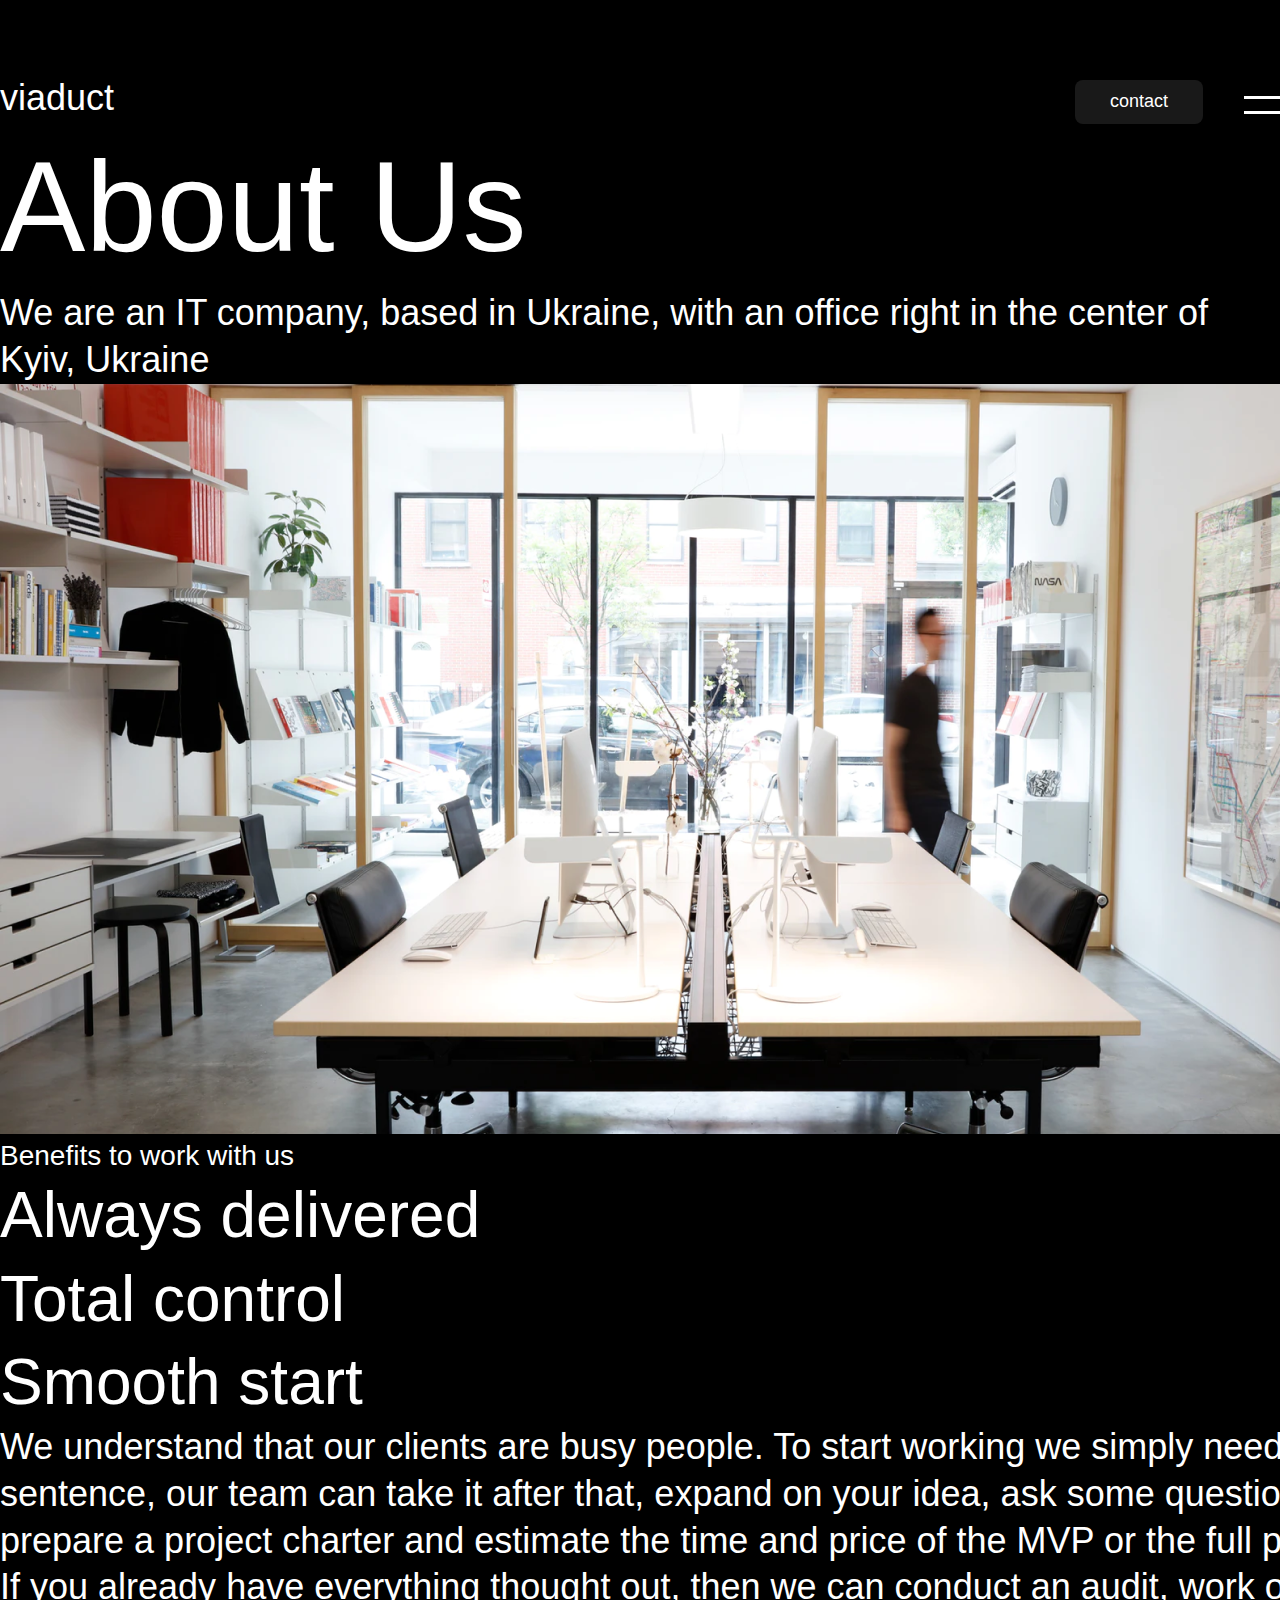
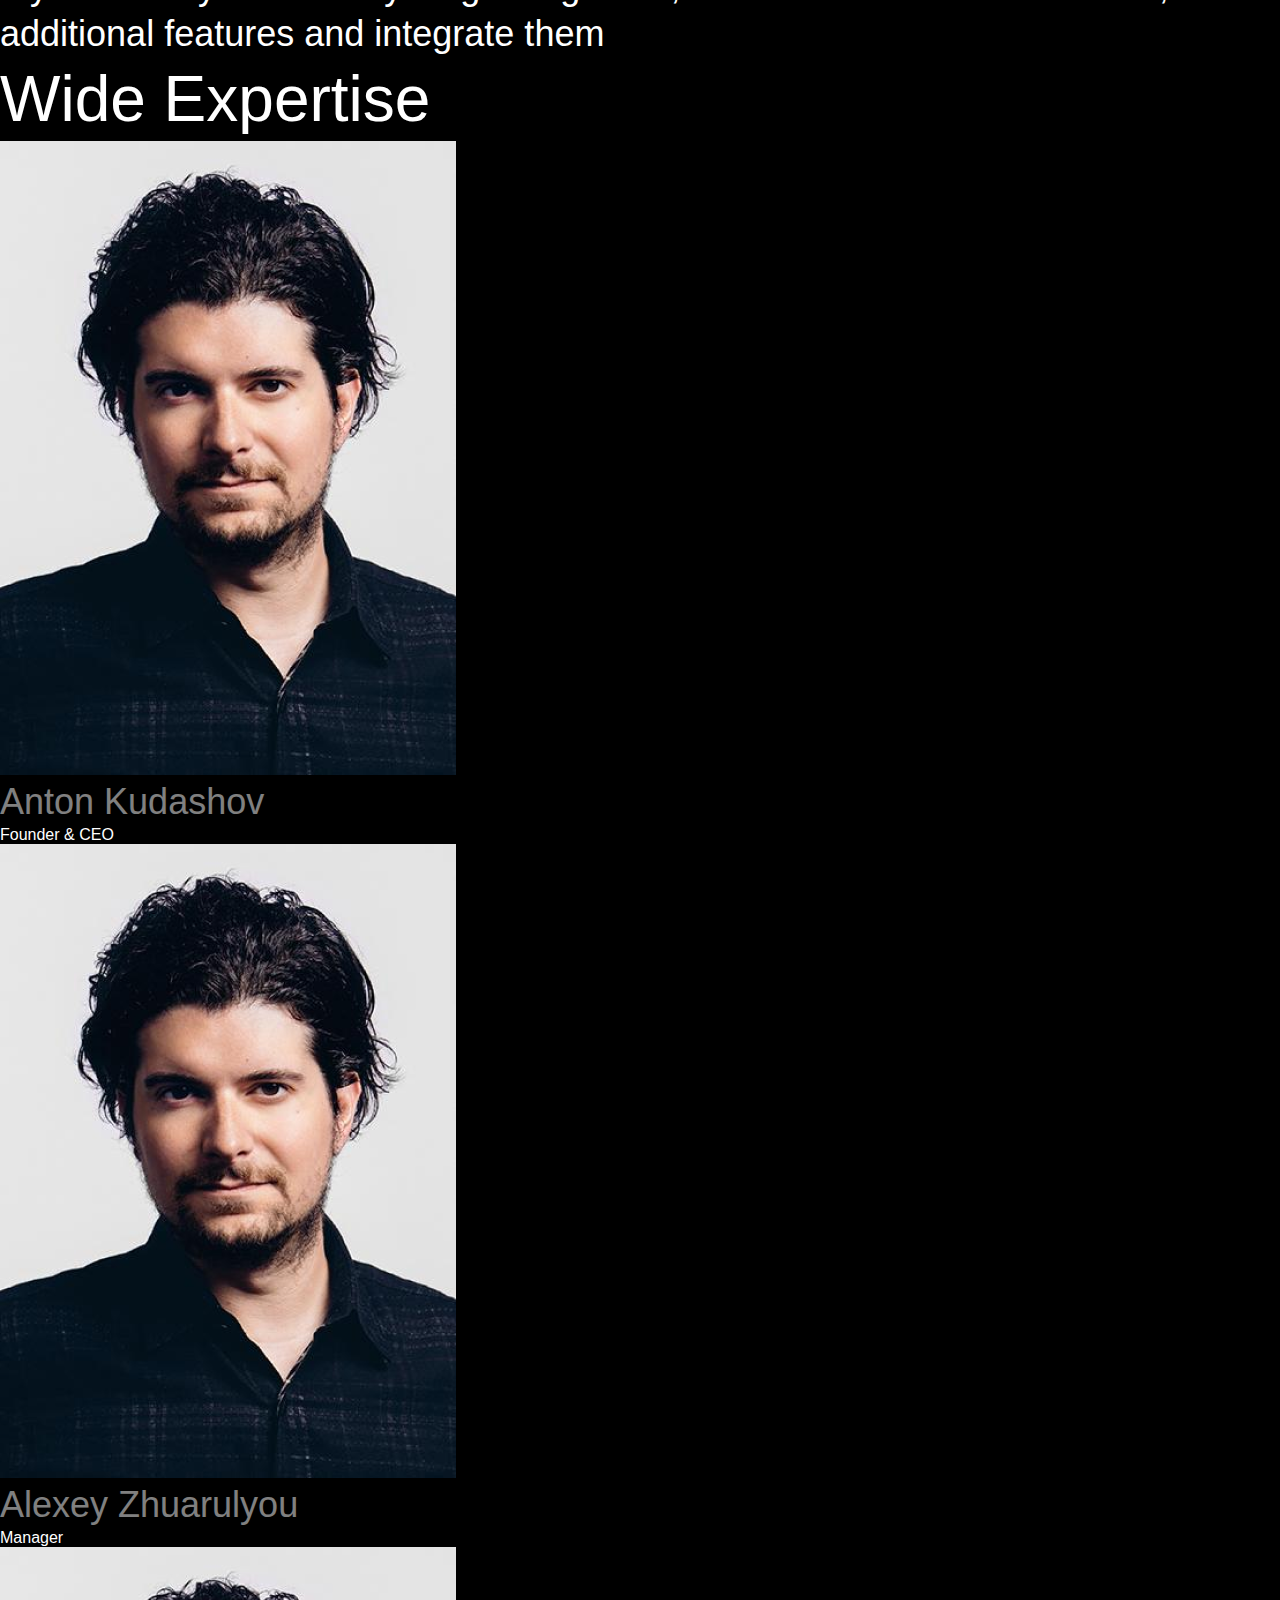
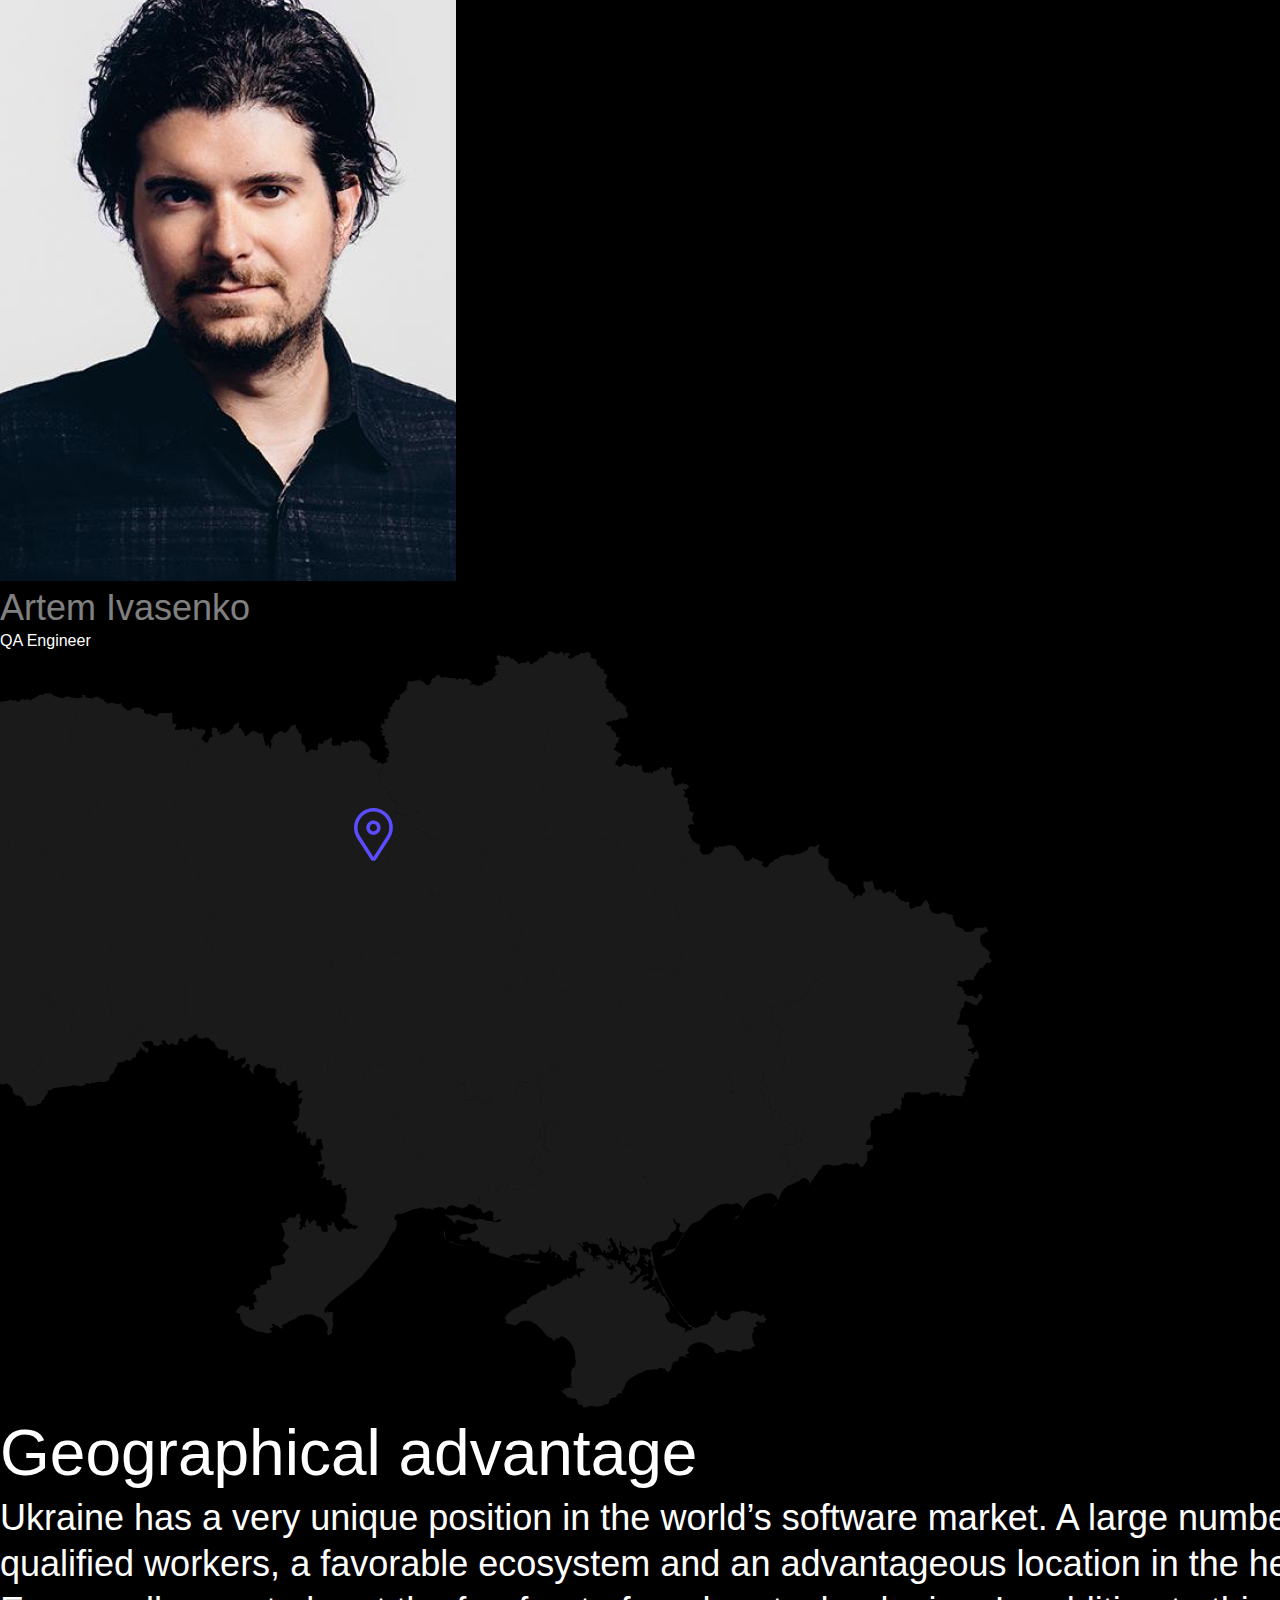
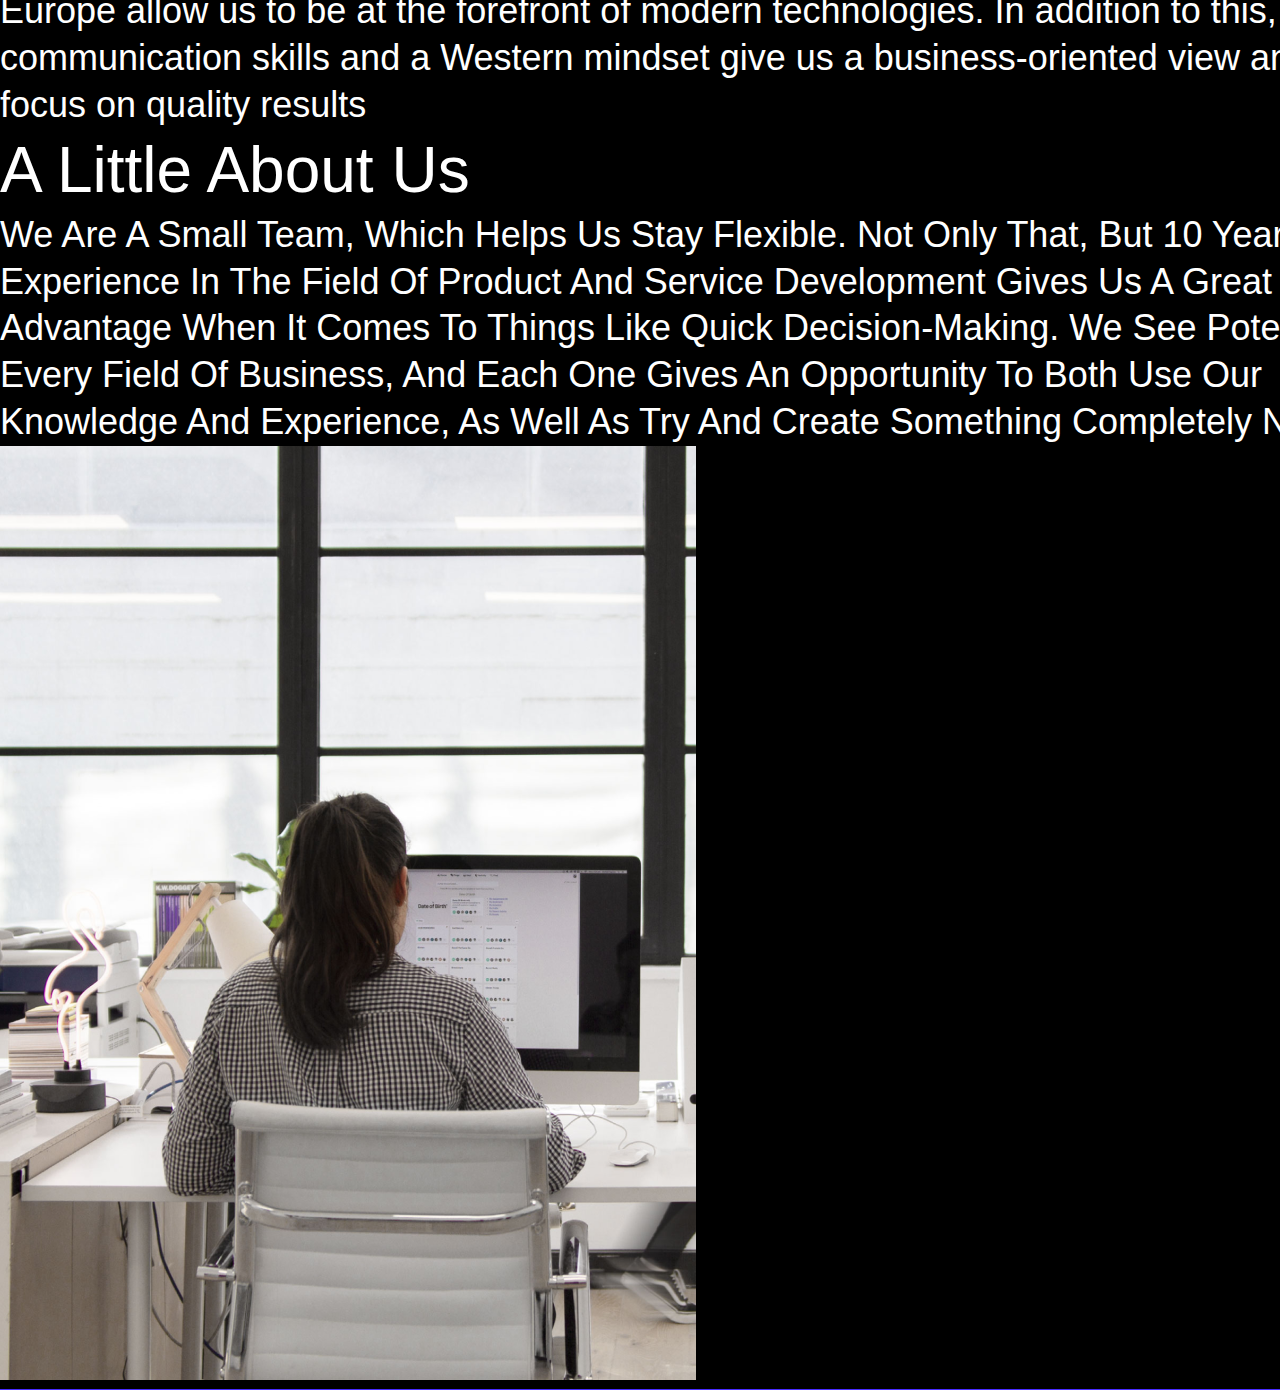
==== commit 0448efcf: "Version of Vlad" ====
--- a/pages/about-us.html
+++ b/pages/about-us.html
@@ -5,7 +5,6 @@
     <meta http-equiv="X-UA-Compatible" content="IE=edge" />
     <meta name="viewport" content="width=device-width, initial-scale=1.0" />
     <link rel="stylesheet" href="../styles/home.css" />
-    <link rel="stylesheet" href="../styles/about-us.css" />
     <title>About Us</title>
   </head>
   <body>
@@ -13,7 +12,7 @@
       <div class="dropdown_menu-wrapper">
         <ul class="main_menu">
           <li><a href="./about-us.html">About Us</a></li>
-          <li><a href="./projects.html">Our Projects</a></li>
+          <li><a href="./pages/projects.html">Our Projects</a></li>
           <li><a href="">Contacts</a></li>
         </ul>
 
@@ -60,12 +59,12 @@
       <nav>
         <a href="../index.html" class="header_logo">viaduct</a>
         <div class="nav_item-wrapper">
-          <a href="./contact-us.html" class="nav_contact">contact</a>
+          <a href="" class="nav_contact">contact</a>
           <button class="nav_btn"></button>
         </div>
       </nav>
-      <h1 class="about_hero_title">About Us</h1>
-      <p class="about_hero_descr">
+      <h1>About Us</h1>
+      <p>
         We are an IT company, based in Ukraine, with an office right in the
         center of <span class="LocationItem">Kyiv</span>, Ukraine
       </p>
@@ -107,229 +106,213 @@
         </ul>
       </section>
       <section class="ourTeam">
-        <h2 class="ourTeam_title">Our team</h2>
         <ul class="ourTeam_list">
           <li class="ourTeam_list_item">
-            <a
-              href="./textLongRead.html"
-              target="_blank"
-              rel="noopener noreferrer"
-            >
-              <div class="member_img_wrapper">
-                <img
-                  src="../images/about-us/teamImage.png"
-                  alt="Company member picture"
-                  class="member_img"
-                />
-              </div>
-              <h3 class="about_member_name">Anton Kudashov</h3>
-              <span class="member_title">Founder & CEO</span></a
-            >
+            <div class="member_img_wrapper">
+              <img
+                src="../images/about-us/teamImage.png"
+                alt="Company member picture"
+                class="member_img"
+              />
+            </div>
+            <h3 class="member_name">Anton Kudashov</h3>
+            <span class="member_title">Founder & CEO</span>
           </li>
           <li class="ourTeam_list_item">
-            <a href="http://" target="_blank" rel="noopener noreferrer">
-              <div class="member_img_wrapper">
-                <img
-                  src="../images/about-us/teamImage.png"
-                  alt="Company member picture"
-                  class="member_img"
-                />
-              </div>
-              <h3 class="about_member_name">Alexey Zhuarulyou</h3>
-              <span class="member_title">Manager</span></a
-            >
+            <div class="member_img_wrapper">
+              <img
+                src="../images/about-us/teamImage.png"
+                alt="Company member picture"
+                class="member_img"
+              />
+            </div>
+            <h3 class="member_name">Alexey Zhuarulyou</h3>
+            <span class="member_title">Manager</span>
           </li>
           <li class="ourTeam_list_item">
-            <a href="http://" target="_blank" rel="noopener noreferrer"
-              ><div class="member_img_wrapper">
-                <img
-                  src="../images/about-us/teamImage.png"
-                  alt="Company member picture"
-                  class="member_img"
-                />
-              </div>
-              <h3 class="about_member_name">Artem Ivasenko</h3>
-              <span class="member_title">QA Engineer</span></a
-            >
+            <div class="member_img_wrapper">
+              <img
+                src="../images/about-us/teamImage.png"
+                alt="Company member picture"
+                class="member_img"
+              />
+            </div>
+            <h3 class="member_name">Artem Ivasenko</h3>
+            <span class="member_title">QA Engineer</span>
           </li>
         </ul>
       </section>
-    </main>
-    <section class="geographical_advantage">
-      <div class="map_wrapper">
-        <svg
-          width="992"
-          height="758"
-          viewBox="0 0 992 758"
-          fill="none"
-          xmlns="http://www.w3.org/2000/svg"
-        >
-          <path
-            d="M571.782 720.385L573.382 720.162L574.999 721.165L579.054 721.314L580.039 722.187L580.653 724.955L579.407 725.587L577.603 725.327L576.803 726.218L576.989 727.612L578.589 729.116L583.089 727.352L586.232 729.228L586.678 731.271L586.418 731.996L584.261 733.278L584.168 736.529L584.707 737.532L590.007 740.17L590.732 744.443L595.493 752.227L594.6 753.862H593.243L592.611 754.475L592.536 755.998L590.026 755.961L586.306 757.373L583.554 757.522L581.583 754.475L579.091 754.716L578.068 754.085L577.138 750.221L575.929 748.697L575.111 748.307L572.117 748.679L568.974 747.341L567.858 747.88L565.831 745.019L562.372 742.455L560.996 740.467L562.372 739.761L562.391 741.378L562.856 740.988L562.912 741.694L563.376 739.631L564.399 741.489L563.767 739.26L564.474 738.665L569.365 737.514L574.33 737.811L572.507 736.715L569.346 736.176L570.759 735.191L571.615 732.498L570.89 721.89L571.782 720.385Z"
-            fill="white"
-            fill-opacity="0.1"
-          />
-          <path
-            d="M766.492 669.055L766.622 669.594L765.636 670.17L764.242 672.585L760.56 672.659L757.472 671.192L756.059 671.972L755.65 673.96L757.937 675.464L756.877 676.56L754.199 677.322L752.898 678.53L753.437 680.685L753.828 679.236L754.199 680.276L751.949 685.032L753.139 691.924L755.278 695.491L750.052 698.984L742.893 699.559L740.549 701.752L728.145 699.708L725.951 700.098L724.872 701.566L723.217 702.42L720.279 701.882L715.946 703.702L715.407 702.42L714.123 701.696L714.142 700.08L711.817 697.534L706.536 694.06L699.878 691.998L694.504 693.132L690.785 695.194L687.4 698.984L687.53 701.25L689.799 702.383L685.596 704.538L685.317 705.671L686.005 706.786L687.567 707.566L687.233 708.087L683.253 706.229L679.441 706.637L678.659 707.622L678.92 709.053L678.009 710.817L675.052 711.542L673.136 712.712L671.63 716.075L671.258 719.159L668.264 721.89L666.162 721.147L666.274 719.883L665.065 718.639L663.206 718.156L662.48 718.657L661.011 717.691L657.999 718.583L657.98 719.345L656.529 719.809L655.079 719.307L646.134 720.199L642.414 722.317L638.546 723.543L628.969 729.135L626.291 732.479L623.483 739.687L622.144 740.374L622.032 743.421L619.429 742.994L617.588 744.146L615.896 747.174L610.707 748.251L608.178 753.992L603.975 754.753L602.283 756.091L599.307 756.295L598.284 757.057L592.538 755.998L592.612 754.475L593.245 753.862H594.602L595.495 752.227L590.734 744.443L590.009 740.17L584.709 737.532L584.169 736.529L584.263 733.278L586.42 731.996L586.68 731.271L586.234 729.228L583.091 727.351L578.59 729.116L576.991 727.612L576.805 726.218L577.605 725.327L579.409 725.587L580.655 724.955L580.041 722.187L579.055 721.314L575.001 721.165L573.383 720.162L571.784 720.385L572.063 717.765L573.253 717.896L574.536 717.134L575.373 715.239L575.782 711.561L574.964 705.709L575.243 703.832L572.658 696.011L569.608 691.664L565.554 687.93L561.574 686.035L559.231 688.041L556.367 688.171L554.973 690.456L553.522 690.419L551.551 688.097L548.854 687.187L546.586 685.515L541.211 678.976L536.357 674.554L531.336 671.377L528.138 670.746L521.926 671.043L515.231 675.594L505.357 672.696L506.528 671.414L506.603 670.207L504.445 668.275L508.351 663.017L511.252 660.677L516.254 657.686L517.947 657.184L518.783 657.574L519.025 656.385L523.972 653.413L524.883 654.193L525.776 653.71L526.222 654.193L527.412 652.168L527.04 651.481L525.832 651.518L526.018 651.016L531.578 646.409L543.22 639.907L545.897 639.461L546.92 637.492L548.185 631.64L547.72 633.219L548.501 634.594L550.77 636.322L552.22 636.563L559.194 633.553L563.825 629.058L565.312 630.005L565.74 629.151L566.856 628.835V627.739L567.618 627.274L568.232 627.218L568.623 628.519L570.427 627.85L570.836 629.002L571.338 628.983L572.825 625.974L573.607 626.104L575.782 624.042L577.289 625.584L578.442 625.825L580.134 628.389L579.948 622.537L580.915 622.593L582.868 620.772L584.727 621.144L585.006 620.623L584.095 618.599L578.814 618.246L577.345 618.821L577.233 619.416L576.006 618.989L576.898 617.502L575.838 609.384L577.605 606.653L575.894 601.972L577.196 601.507L575.838 593.63L577.679 593.314L580.32 595.915L581.306 596.157L581.901 598.999L582.57 598.368L583.165 598.609L582.924 600.225L583.667 601.247L584.913 601.712L585.601 601.098L587.089 603.216L587.498 603.365L589.432 600.56L588.372 600.151L587.945 598.145L589.023 597.42L590.288 598.349L591.608 600.355V601.433L589.972 603.439L590.418 604.238L589.042 603.755L588.893 604.665L590.734 604.851L593.022 606.765L593.933 609.979L593.672 610.517L592.91 610.109L592.668 611.632L593.282 610.815L594.1 611.632L594.435 611.335L594.379 608.957L595.179 608.028L596.127 607.656L596.685 608.084L596.09 608.344L596.276 609.273L597.02 611.168L597.578 611.279L598.136 610.945L596.797 609.05L600.144 608.474L599.289 607.582L597.875 608.065L595.941 606.709L596.704 605.613L601.52 604.907L604.403 607.378L605.314 607.396L605.983 610.034L608.364 610.833L610.744 613.675L611.916 614.028L609.108 616.945L608.606 616.889L608.327 615.682L606.579 615.812L607.862 618.376L609.889 618.468L609.666 619.695L612.437 618.914L612.976 618.153L613.757 618.896L614.017 618.283L613.199 617.707L612.641 613.898L611.544 613.062L611.934 612.041L610.614 611.706L611.228 612.654L610.54 612.858L608.643 610.053L607.508 609.273L606.746 609.7L607.211 607.898L609.331 609.588L610.558 608.957L612.994 610.146L613.757 609.904L615.338 611.26L615.319 612.394L614.426 612.654L615.356 614.66L615.747 614.27L615.17 612.784L617.197 609.551L618.109 610.331L617.402 612.282L617.904 613.824L620.359 614.474L620.433 615.199L621.382 614.27L620.917 613.415L621.307 612.709L619.838 612.264L619.931 611.669L621.549 611.52L622.516 610.74L624.692 613.527L625.863 616.796L630.903 620.884L630.196 623.484L630.754 625.547L632.54 624.562L633.897 621.088L635.999 622.277L636.947 621.664L635.125 617.019L635.961 615.942L635.199 615.199L640.462 618.599L641.131 619.862L639.774 624.302L635.106 626.513L635.087 628.389L632.688 630.488L632.428 631.64L629.285 631.826L630.085 633.628L634.678 632.662L638.584 628.352L641.671 625.992L646.301 624.506L647.677 623.447L648.663 625.175L647.975 626.345L646.45 625.101L642.656 627.144L641.652 632.179L647.603 630.098L647.845 631.9L648.551 631.714L649.518 632.792L648.254 634.668L647.343 635.04L647.101 636.544L644.758 636.86L642.545 639.275L643.642 639.628L643.958 640.594L647.38 639.052L648.272 639.238L649.779 638.105L655.469 636.544L651.917 639.424L652.847 639.703L652.791 641.653L655.339 639.981L656.343 641.282L655.562 641.746L655.544 642.786L656.604 643.79L657.85 642.898L661.03 642.303L660.695 644.198L661.978 645.61L664.749 646.465L668.543 653.766L670.031 660.324L668.506 662.181L665.809 663.203L664.879 664.522L666.739 668.981L668.636 671.656L671.742 673.867L672.709 673.774L673.415 672.919L675.349 673.235L680.37 676.486L685.206 678.4L685.894 679.31L684.015 681.019L685.522 682.078L685.447 683.118L686.656 680.889L691.361 679.867L691.975 680.443L692.198 677.229L689.278 676.876L687.288 673.365L684.889 671.879L683.253 668.665L682.267 668.981L677.135 660.268L674.326 656.441L672.56 655.029L667.929 648.1L666.683 647.264L665.27 644.05L664.191 642.842H663.41L661.123 635.931L659.375 633.479L660.416 632.94L667.39 646.502L682.249 667.049L688.572 673.922L692.068 676.542L695.731 678.325L701.255 675.65L708.358 673.848L708.805 672.343L710.813 670.43L710.943 669.575L710.181 668.609L714.812 664.819L714.663 662.46L716.522 661.364L717.992 662.014L716.281 663.63L717.675 666.138L721.265 669.297L724.389 670.616L727.364 670.374L729.522 668.851L730.656 667.253L730.507 664.392L731.363 663.593L736.105 661.828L743.971 660.695L746.147 661.661L747.486 661.141L749.327 661.828L751.931 663.779L754.423 662.85L756.022 662.962L759.258 665.507L760.876 665.897L761.731 665.507L762.122 664.392L763.498 664.559L764.614 666.064L764.353 667.365L766.492 669.055Z"
-            fill="white"
-            fill-opacity="0.1"
-          />
-          <path
-            d="M481.613 216.711L482.115 217.12L481.334 218.272L484.477 220.761L485.332 222.805L493.069 225.052L493.422 227.43L490.149 228.211L491.413 229.548L490.446 231.053L493.905 235.363L494.575 235.27L495.207 233.487L496.323 234.378L496.118 235.66L497.383 235.865L498.294 240.973L501.232 242.887L500.693 245.302L501.437 245.971L500.805 246.231L500.507 248.386L501.79 249.872L499.745 251.135L499.019 250.225L497.96 251.21L501.865 256.226L502.739 258.789L506.068 257.916L506.886 260.944L509.378 261.297L510.457 263.136L510.531 267.948L516.091 269.936L517.393 271.738L518.974 272.109L518.304 273.317L519.253 276.419L518.267 277.46L521.949 280.116L521.466 280.618L521.559 285.114L519.085 287.584L516.947 287.659L516.779 292.489L515.44 293.585L517.281 294.811L517.04 297.17L517.895 298.675L519.309 298.619L520.74 299.734L520.908 301.759L515.515 301.592L511.851 299.511L508.336 299.103L506.328 296.595L504.413 301.406L503.371 302.372L503.52 302.929L504.431 302.985L503.687 304.211L506.198 306.311L508.764 307.147L509.768 308.447L511.479 309.116L512.762 311.457L513.934 310.695L515.533 311.958L519.42 311.066L521.112 311.772L522.284 313.537L525.631 311.828L528.161 312.088L527.547 313.649L522.954 317.922L521.986 320.225L523.065 321.86L530.392 324.368L530.374 326.467L525.538 328.566L526.487 329.328L527.287 333.062L526.468 334.586L529.146 335.737L529.221 336.35L527.473 336.536L527.454 337.465L520.499 338.951L520.276 337.818L518.249 338.041L518.063 337.335L516.854 337.149L516.296 338.134L517.021 339.676L512.595 339.973L512.428 339.1L510.959 340.382L510.457 339.583L508.281 338.84L508.801 341.385L507.146 341.459L505.696 334.288L504.152 334.994L503.687 332.858L504.134 332.375L502.795 331.929L502.218 330.684L500.916 332.858L498.313 332.486L497.55 332.022L497.922 330.833L497.346 328.789L496.546 329.031L496.342 327.972L493.087 328.678L492.195 327.563L492.064 328.102L490.707 328.139L490.632 329.96L488.921 330.053L487.973 336.926L485.983 335.83L485.462 338.152L482.747 338.951L482.673 340.177L483.975 341.162L483.9 343.521L483.398 343.986L480.925 344.097L480.497 344.878L479.79 344.636L479.995 343.373L477.429 343.428L475.997 342.109L474.621 343.8L470.883 344.543L469.023 346.81L469.06 344.487L464.485 341.905L463.332 341.831L462.049 340.456L461.473 341.385L458.46 342.611L455.503 342.202L454.555 345.472L450.445 344.692L447.823 346.457L448.79 344.543L448.046 343.986L446.967 345.119L447.693 345.546L447.153 346.066L447.934 347.72L446.577 348.89L447.06 349.522L446.093 351.25L446.651 351.826L444.624 353.107L444.587 354.426L439.882 356.581L438.059 358.198L438.71 359.015L438.357 359.554L437.353 358.922V359.87L436.107 360.891L436.237 359.647L435.326 361.467L433.764 360.483L433.596 361.56L432.071 361.616L430.825 358.736L427.887 359.591L427.236 357.956L425.06 357.64L424.372 358.866L422.234 358.421L421.006 360.297L420.281 359.814L419.63 360.668L419.221 360.315L418.644 361.56L417.306 360.52L416.934 361.17L415.799 360.687L414.907 358.941L414.293 359.219L412.824 358.272L411.485 358.625L411.038 357.975L409.049 358.272L408.267 357.473L407.784 357.529L407.951 358.606L404.771 358.328L404.66 359.517L403.953 359.795L400.847 359.257L399.49 357.622L398.969 358.848L395.882 357.677L395.696 358.476L394.45 358.588L392.107 357.826L388.462 359.387L388.35 360.483L387.644 360.223L386.695 362.396L384.594 362.285L386.751 364.57L385.951 367.709L383.366 368.62L381.786 371.072L384.315 373.208L383.59 374.1L384.129 374.564L383.962 376.775L378.661 377.091L376.969 375.307L373.826 376.125L372.822 380.416L368.88 381.029L367.634 382.033L364.491 382.701L364.565 384.225L362.929 384.838L362.222 384.949L358.67 382.72L357.889 383.444L357.573 385.507L355.471 387.736L354.151 387.606L351.399 384.949L346.322 385.804L346.285 384.113L348.516 383.556L348.739 381.903L347.865 381.364L349.613 381.42L348.646 376.292L345.708 375.4L345.039 374.249L345.243 372.892L347.475 372.595L347.94 370.496L346.935 370.44L346.731 369.047L344.815 368.434L344.946 366.929L343.309 366.873L340.743 364.272L339.646 364.217L339.98 363.436L339.218 362.861L339.906 361.337L341.133 361.114L339.701 358.904L339.999 358.272L333.769 356.247L333.155 350.414L331.593 349.41L330.979 346.512L330.31 345.825L331.463 344.58L329.548 343.596L328.636 344.116L326.442 341.719L327.149 340.642L326.423 339.899L329.176 335.682L328.543 335.292L328.488 333.545L325.828 334.66L323.652 330.647L324.21 330.424V329.477L325.01 330.759L326.46 326.727L328.729 327.47L328.357 325.074L331.63 324.108L331.556 323.012H330.793L330.291 321.953L331.091 316.695L329.733 314.317L331.054 314.615L331.649 313.816L332.969 314.113L332.318 315.562L331.147 315.952L333.546 318.609L336.633 317.996L337.116 318.758L339.236 317.81L341.04 317.996L340.482 316.584L341.896 316.101L344.034 311.921L345.559 311.308L345.485 308.651L344.685 306.775L345.039 305.716L345.801 306.125L348.163 305.456L349.186 304.063L350.153 303.821L353.017 304.639L353.779 308.168L355.062 309.729L356.029 308.261L355.174 306.459L356.494 305.865L357.536 303.654L357.722 304.546L360.976 304.23L360.232 309.283L371.13 311.178L371.279 312.924L371.855 313.017L373.417 306.812L374.719 306.459L374.496 304.156L375.984 303.71L376.039 301.908L378.122 300.626L380.986 304.211H382.213L384.278 301.703L385.096 302.019L386.565 300.217L388.499 301.518L390.749 301.536L394.339 303.858L395.566 302.614L397.649 302.632L398.82 301.703L402.93 301.908L404.009 300.979L405.534 301.22L406.333 299.103L407.003 299.084L407.263 296.557L406.333 295.703L411.038 295.015L411.726 294.087L411.615 292.582L413.14 290.501L414.125 291.876L413.846 290.278L415.223 289.777L417.175 287.882L417.64 283.423L418.384 282.271L419.054 281.937L420.058 282.977L420.374 282.067L420.969 282.141L420.151 280.451L420.783 279.819L419.574 279.633L419.89 277.497L424.223 270.902L424.019 269.341L424.874 269.75L425.19 268.97L423.87 268.227L424.521 265.477L425.19 265.05L424.391 263.211L424.874 260.87L423.294 259.588L425.172 255.557L424.54 253.532L426.697 252.139L427.72 253.067L429.709 250.467L435.047 248.776L435.196 248.051L433.485 245.469L432.573 245.191L432.536 244.447L433.317 243.89L430.974 242.608L429.579 243.24L431.086 241.512L429.988 241.382L430.546 240.045L435.698 239.599L438.041 240.026L439.101 240.973L439.361 241.735L438.022 245.506L438.097 248.757L439.175 251.042L440.812 251.414L441.332 252.77L442.578 252.566L442.969 254.294L443.731 254.089L444.048 251.525L446.484 251.154L447.153 249.259L448.139 248.962L448.455 248.051L449.868 248.144L450.166 253.142L456.396 253.699L458.795 249.612L459.985 249.5L459.855 246.993L461.547 245.469L462.774 242.404L467.312 242.72L468.13 244.819L469.19 242.534L468.037 237.258L472.184 234.843L473.151 234.991L473.43 234.081L469.804 233.208L468.447 233.542L468.67 229.14L472.575 226.966L471.682 225.48L470.976 225.721L470.288 223.733L472.091 224.254L474.193 220.092L473.914 219.405L475.197 219.015L477.856 220.705L479.716 217.38L480.999 217.529L481.613 216.711Z"
-            fill="white"
-            fill-opacity="0.1"
-          />
-          <path
-            d="M549.745 1.5093L550.452 1.30495L556.459 3.86864L557.314 3.44136L558.523 3.83149L560.792 1.75081L561.964 1.82512L563.377 3.05123L563.191 3.96153L564.139 4.42597L563.265 6.74816L561.778 7.30549L562.503 8.99604L561.536 9.34901L562.094 10.0178L561.313 10.9095L561.387 12.2657L560.736 13.2874L559.918 13.3989L560.439 14.9223L559.286 17.003L557.147 17.8389L558.207 19.1022L556.942 20.3841L557.147 21.7588L558.523 23.7838L557.854 23.9881L557.519 25.753L558.802 25.9387L557.872 25.4929L558.728 24.9727L563.284 27.072L563.135 28.1123L564.66 28.6511L565.218 29.9515L564.846 30.8804L566.055 30.546L568.138 31.2705L568.696 30.7503L568.658 35.7848L566.669 35.8406L564.065 36.9924L562.577 34.6144L561.685 34.5773L559.583 36.5837L557.147 36.5094L556.385 38.1628L558.3 38.9802L560.811 42.0455L559.36 46.9128L557.817 46.9499L556.924 46.1882L555.752 46.5598L555.362 47.8045L553.409 47.3215L552.702 48.3247L550.992 48.4361L551.103 49.2535L548.332 49.4765L548.276 51.4643L544.873 53.6193L545.208 56.6102L545.896 56.9075L546.398 58.3379L544.948 58.9882L543.609 61.9048L542.772 61.8119L542.251 62.5922L542.976 62.8151L543.757 65.5275L545.747 67.7753L546.249 73.6644L545.301 75.6522L546.807 76.0981L546.975 79.312L549.225 81.8943L551.196 82.2472L550.21 83.3061L547.291 83.2133L547.068 83.9935L547.886 85.9813L548.89 86.5386L549.336 89.6968L546.64 91.1459L545.896 90.8115L545.45 92.019L545.729 93.5981L544.892 94.657L544.445 97.6294L545.636 98.7441L544.631 100.082L545.747 100.695L545.468 102.367L544.613 102.311L544.241 101.364L542.753 101.233L543.181 102.107L544.111 102.181L544.241 103.5L542.697 103.741L541.098 103.388L541.135 102.255L539.647 101.456L540.838 100.119L540.261 99.6358L538.476 100.936L539.722 103.63L539.592 105.915L541.34 105.878L542.232 108.144L541.47 109.798L540.168 110.206L540.986 110.875L539.833 111.135L541.898 111.6L540.986 113.996L541.582 115.185L539.276 117.767L539.796 120.034L538.959 120.61L536.635 120.703L535.742 121.706L536.263 122.189L534.85 124.362L536.728 126.183L533.752 131.292L534.478 131.942L534.738 131.459L539.629 132.351L539.722 133.28L541.712 133.67L541.079 135.602L542.53 136.828L540.949 137.998L539.926 141.268L542.158 142.215L542.177 141.268L544.65 139.819L546.026 144.742L546.677 145.095L547.44 144.501L549.894 144.37L549.634 148.067L550.303 151.04L548.76 151.021L547.997 151.764L548.574 153.715L547.886 155.22L548.834 155.628L547.03 157.783L547.811 160.477L546.9 161.257L549.113 165.586H550.266L550.713 166.608L551.828 166.478L552.256 166.998L550.675 168.057L545.933 169.153L546.789 170.825L546.603 174.559L544.613 175.599L544.91 176.491L543.795 179.946L544.948 180.671L543.627 181.024L543.423 182.213L540.373 185.984L541.526 188.009L539.964 189.7L538.755 189.83L538.085 192.709L535.556 192.616L535.91 193.824L535.221 194.103L534.831 195.682L533.92 195.533L533.046 196.332L533.529 197.001L531.762 197.576L531.986 199.081L526.983 202.5L524.026 202.797L523.803 203.689L524.659 204.227L524.063 205.063L522.743 204.432L522.353 204.896L521.46 203.911L521.051 204.58L520.828 204.06H516.569L516.662 202.778L514.207 203.113L514.003 204.227L509.651 203.911L507.326 205.323L504.853 202.89L505.244 199.992L502.231 200.047L499.59 198.784L499.107 199.23L497.656 198.505L497.377 197.205L494.643 197.465L494.179 198.245L494.643 199.434L492.802 200.27L492.579 201.868L490.255 202.518L490.905 203.596L490.217 205.1L489.232 204.357L488.599 204.896L487.949 204.134L483.392 205.156L483.244 204.487L484.322 203.075L484.099 202.277L481.756 201.849L479.636 202.462L479.134 200.66L480.529 198.487L477.404 199.936L475.805 194.27L472.234 193.025L472.885 191.929L471.993 191.446L473.22 191.595L473.369 190.461L474.317 190.368L474.782 191.372L477.051 190.647L478.204 188.975L477.572 187.805L478.204 186.021L476.4 185.91L472.234 186.058L471.267 185.705L469.333 180.745L466.878 179.538L465.335 177.197L462.341 178.014L462.322 179.482L460.704 179.798L461.002 182.157L460.295 182.547L460.463 184.238L454.567 183.922L453.34 185.185L452.075 184.795L452.057 186.746L451.071 187.879L447.278 187.377L446.31 188.232L444.228 187.173L443.912 187.916L442.294 187.879L438.983 189.997L437.589 189.848L437.328 188.381L434.595 186.709L431.991 189.997L431.34 187.452L427.472 186.003L427.509 184.368L426.989 184.424L426.747 183.309L423.139 182.659L423.12 181.34L421.874 181.303L421.912 179.333L425.036 179.556L425.594 178.943L425.092 178.256L425.519 177.569L423.883 175.952L425.278 173.277L425.017 170.881L424.311 170.639L424.273 169.803L423.288 170.137L423.213 167.945L421.744 167.815L421.8 166.905L419.066 165.214L419.196 162.855L416.147 162.354L415.514 163.914L408.652 163.988L408.206 164.601L405.082 163.728L404.393 163.004L403.557 163.542L403.333 165.623L401.939 165.883L400.897 165.809L400.637 164.731L401.474 164.88L401.53 163.84L403.352 162.391L400.842 164.286L397.159 162.539L394.835 163.134L394.686 161.908L395.486 160.366L394.5 158.787L395.355 158.471L396.322 159.214L396.564 157.876L397.438 157.115L396.676 152.786L394.835 151.727L394.5 150.854L391.599 150.074L390.13 145.689L388.958 144.073L388.921 140.488L386.466 139.485L386.224 137.868L379.976 138.258L379.567 135.286L380.441 133.131L378.953 131.05L380.701 130.214L380.98 129.453L379.474 127.242L379.269 123.731L379.939 122.783L381.575 123.025L382.356 122.505L380.887 121.762L381.798 120.034L380.143 117.823L380.701 117.21L382.896 117.433L383.472 116.969L383.379 115.464L382.301 114.219L387.006 111.86L387.563 109.853L386.317 110.392L386.894 109.705L385.722 109.036L387.601 107.215L389.312 106.491L388.456 104.317L389.572 102.46L387.303 97.7409L385.797 98.131L385.239 97.5551L384.96 95.3258L387.47 94.3783L387.545 93.7281L385.536 92.5949L385.09 90.1055L384.197 89.251L385.034 85.6283L384.29 85.1825L382.858 86.1671L381.687 83.9749L381.724 83.1204L383.286 82.3401L381.65 81.8757L380.478 80.5567L381.11 79.795L382.821 80.2223L383.416 79.6464L382.022 78.7175L382.096 78.0116L380.404 77.5657L380.571 76.4139L382.077 74.5561L380.943 73.2743L381.761 72.6612L383.044 73.9059L384.328 74.036L384.7 72.4383L383.918 69.5774L387.694 68.7785L387.991 66.5678L389.274 64.1156L388.791 63.6325L387.247 64.0784L387.043 63.3167L388.196 62.6108L389.721 62.7037L389.553 61.7934L390.539 60.4744L389.423 57.5763L392.157 56.3687L392.826 53.3592L394.853 51.5757L395.411 49.6808L398.833 50.1081L400.246 47.7488L399.317 44.9621L400.135 44.2562L401.474 45.0922L402.05 44.3676L401.12 44.3305L401.139 43.6245L402.664 42.6214L403.24 43.123L404.3 42.8443L404.059 41.4138L405.602 41.0608L404.524 40.1506L405.1 39.2588L406.03 40.5221L406.997 40.2806L406.978 39.2588L405.881 38.8501L406.309 38.1442L405.9 37.5125L406.923 37.3082L406.458 36.3236L407.239 36.435L406.476 35.7105L407.462 35.1532L406.513 33.7785L407.053 33.537L407.406 34.5773L408.038 34.633L407.109 32.2737L408.28 32.1065L408.169 30.6203L408.968 30.4717L408.894 31.2519L410.475 31.8092L415.496 30.4902L417.486 30.546L420.219 29.3199L421.428 31.6235L424.738 32.4037L424.645 33.4255L425.557 34.5401L427.323 35.4133L430.02 34.3729L431.415 31.4377L430.968 30.8804L431.731 29.004L435.58 27.3878L435.097 26.1431L436.77 25.2885L439.727 25.3257L440.843 27.555L442.163 27.8151L444.06 26.8862L449.453 28.0566L453.675 28.0194L456.297 28.7997L456.799 29.9701L460.537 28.2052L462.75 29.71L465.93 28.5024L468.124 29.2827L471.658 31.8278L471.472 32.8682L470.579 33.8713L469.24 34.1686L469.742 34.856L468.961 35.1532L472.476 34.2801L480.231 36.2121L480.51 35.0975L482.667 35.2275L483.597 32.5338L486.647 32.4223L488.414 31.029L490.255 30.6946L492.654 29.1341L492.821 27.4249L494.29 27.1649L494.457 26.0502L497.414 24.7498L497.228 23.7466L494.867 24.1739L496.187 20.2726L494.736 17.1144L496.075 14.8665L498.307 15.0895L499.311 14.3835L498.623 13.2874L499.051 11.3368H497.749L496.652 7.69561L496.745 6.1351L497.451 5.392L499.776 5.31769L501.859 6.76674L503.458 6.32088L505.002 7.67704L506.322 6.26514L508.889 6.48808L510.785 9.07035L512.533 8.56876L517.294 12.1542L518.429 14.2535L521.869 12.4143L522.464 13.306L524.491 12.6187L525.644 13.1203L526.983 11.2068L529.847 11.6898L530.033 14.2535L531.335 14.5693L534.812 11.7641L536.858 11.8198L537.379 10.2593L539.852 8.38298L540.968 6.20941L541.675 6.56239L541.768 7.45411L541.079 7.84423L541.489 8.68022L544.39 6.32088L545.598 4.40739L547.756 4.89041L547.886 1.62076L549.002 1.49072L549.262 0.89624L549.745 1.5093Z"
-            fill="white"
-            fill-opacity="0.1"
-          />
-          <path
-            d="M73.2287 366.762L78.5288 367.802L79.9979 370.589L81.3741 367.747L82.3783 366.595L83.1036 366.576L84.3124 367.282L87.511 371.592L87.2321 373.951L88.7942 373.71L90.877 374.936L92.5135 374.472L95.0613 371.666L97.9438 372.762L98.5947 369.697L99.822 369.251L100.399 369.902L100.789 373.134L99.4129 375.252L102.574 379.655L104.601 378.243L104.49 376.868L102.63 373.821L102.946 372.465L103.969 371.852L105.661 373.784L105.866 378.652L107.186 380.546L109.009 380.844L113.491 379.45L115.592 382.386L117.098 381.661L118.828 382.497L121.264 379.896L124.5 379.636L127.196 378.986L131.399 387.123L134.393 387.736L136.067 386.77L134.914 383.723L135.119 382.516L136.569 382.609L138.057 384.578L140.586 384.522L141.627 383.76L141.256 382.497L139.415 380.825L139.08 379.358L136.011 379.822L135.416 379.042L135.677 378.057L136.606 377.351L138.076 377.37L140.902 380.101L142.446 380.156L143.208 379.506L143.413 378.187L143.134 376.812L141.962 375.661L142.52 374.843L143.785 375.679L144.436 378.614L145.7 378.8L146.76 376.887L145.644 374.119L147.244 372.744L148.601 373.264L148.229 375.382L149.475 377.648L151.949 379.302L153.381 378.652L154.999 376.144L157.491 376.014L158.922 374.825L159.518 376.497L164.892 377.778L166.938 377.686L168.351 376.014L169.857 375.382L174.99 377.035L176.18 375.345L174.488 373.023L174.99 371.592L177.203 371.555L179.676 373.784L181.146 373.097L181.703 370.979L182.968 370.868L187.971 373.766L189.83 379.358L189.644 382.46L190.89 384.819L193.047 386.008L191.113 387.42L189.179 387.68L187.487 391.563L183.879 391.582L183.228 390.616L183.359 389.241L182.578 388.591L181.555 387.959V388.758L180.904 388.033L180.699 388.776L179.621 388.572L177.333 395.297L176.087 394.387L174.283 395.056L172.963 393.606L171.661 393.216L169.969 394.628L168.202 395.074L165.301 391.712L164.687 389.352L163.516 390.634L160.485 390.467L161.991 391.637L162.549 394.424L162.344 394.888L161.247 394.201L159.648 394.517L159.071 396.56L155.036 395.334L154.868 396.003L152.972 394.238L153.065 392.808L151.763 390.801L150.126 391.359L145.626 390.894L144.064 392.752L142.316 391.712L141.516 392.287L144.696 396.95L146.481 397.954L147.411 397.229L148.285 397.916L148.713 400.833L147.82 402.635L146.667 402.821L145.328 402.022L144.305 400.146L143.227 400.833L140.326 396.727L139.693 396.876L140.493 399.44L139.284 399.7L139.21 400.443L137.555 401.651V402.356L135.602 404.493L136.309 406.091L136.216 407.001L135.342 406.722L135.621 407.744L134.17 407.818L133.482 407.131L132.664 407.614L132.552 409.639L131.288 409.1L131.027 410.01L129.614 410.679L126.118 409.62L125.262 410.958L123.905 411.311L124.109 412.035L123.142 411.422L120.948 412.76L120.167 411.757L119.237 412.871L118.512 412.351L118.4 413.02L117.545 413.001L117.173 413.652L117.638 415.324L115.35 417.702L113.881 422.513L110.032 425.393L109.083 429.591L108.209 430.762L103.374 432.266L100.585 431.375L93.5549 433.009L91.2489 432.415L90.6167 433.66L89.6682 433.975L87.7714 433.102L85.5769 433.715L84.6285 434.904L82.3783 435.963L76.6319 435.685L74.3631 434.96L70.6624 436.075L53.3488 438.248L50.6337 440.255L48.1975 440.329L47.5466 443.413L44.1806 448.057L44.0876 449.711L42.916 449.878L41.9862 450.825L40.9634 453.147L37.9135 454.374L37.0766 453.891L36.1096 455.897L34.1198 455.061L33.4689 455.897L28.6895 455.748L30.2702 449.525L32.539 446.33L33.4131 443.766L32.4647 443.413L32.632 442.725L30.3446 440.626L30.1401 439.697L31.0513 439.326L30.8467 437.914L28.4664 435.294L28.9871 434.663L28.392 434.366L28.7081 433.622L27.7969 430.65L28.5779 429.35L28.1316 427.659L33.2457 422.067L32.3717 420.024L32.7064 419.355L33.7292 418.928L35.8307 419.764L36.0724 418.166L37.7833 417.739L37.8391 415.286L39.4384 414.896L38.9735 413.169L39.9592 412.723L41.6329 413.392L42.2465 413.076L42.3953 411.831L40.9076 410.605L41.075 409.602L40.3683 409.119L42.6929 407.075L45.1476 406.611L50.0944 399.496L54.6878 394.795L58.7419 393.086L61.1408 393.123L63.1493 392.343L66.5339 392.901L68.0402 394.294H72.2803L72.9312 392.715L71.5736 388.07L71.6666 376.478L70.7553 374.713L70.8483 371.462L70.3834 370.83L73.2287 366.762Z"
-            fill="white"
-            fill-opacity="0.1"
-          />
-          <path
-            d="M593.449 344.896L595.774 347.088L599.177 348.482L601.371 348.445L602.431 350.544L604.496 352.104L607.75 352.494L608.159 353.256L607.806 355.337L608.438 356.377L609.963 357.009L611.228 356.656L612.753 358.216L614.705 358.755L616.007 360.037L618.201 360.074L618.815 360.557L618.722 361.988L620.061 359.795L619.745 357.808L621.512 356.061L620.563 355.355L618.927 356.006L618.704 352.643L621.977 352.364L620.526 351.51L620.619 350.525L622.07 350.377L622.107 349.373L621.326 349.262L621.381 347.757L619.689 346.531L619.206 345.361L619.931 341.051L622.423 337.187L620.768 335.589L622.423 334.103L623.111 332.394L626.384 330.331L625.51 326.504L629.322 329.254L630.066 328.622L631.424 329.663L632.614 328.771L634.845 330.257L636.203 329.551L635.738 327.712L636.408 326.319L637.468 326.653L637.375 324.851L638.602 324.944L639.681 323.718L641.131 323.328L641.894 324.275L642.749 324.108L643.716 322.77L644.702 323.03L646.803 321.693L648.328 321.953L648.365 319.111L649.63 318.479L651.341 319.241L652.196 318.535L651.899 317.829L654.26 317.476L654.539 318.089L656.771 318.776L656.195 319.668L654.837 319.538L654.651 320.225L656.697 321.34L657.887 320.578L658.649 318.107L660.007 317.123L663.745 320.504L663.763 321.544L664.266 321.303L665.809 320.653L666.46 318.906L668.096 320.132L668.45 321.841L668.97 320.597L670.83 319.742L672.076 321.228L673.397 320.151L675.256 320.3L676.298 321.061L675.331 321.377L675.256 321.972L677.506 323.569L674.977 324.071L675.052 325.111L677.451 325.687L677.934 324.591L679.236 324.795L680.352 326.672L682.472 327.285L682.658 328.251L682.025 328.957L684.815 330.313L684.685 331.056L687.567 333.341L688.292 332.914V334.121L691.826 336.053L693.128 337.465L693.779 337.372L693.574 338.357L694.839 337.892L695.043 337.001L695.415 337.781L698.521 338.283L700.511 337.149L702.575 337.168L702.724 338.803L706.034 338.58L707.689 340.493L708.619 339.081L709.456 339.063L709.753 340.029L711.055 339.639L712.617 340.047L713.101 342.091L713.733 342.481L714.997 340.456L716.392 340.363L716.931 339.509L718.382 339.044L718.735 337.967L720.651 338.431L722.213 335.663L725.188 338.524L724.5 339.416L728.74 343.559L726.881 346.29L728.554 347.683L727.308 349.541L730.749 351.287L730.098 353.813H733.78L736.03 356.006L737.016 355.727L737.723 356.266L737.128 357.733L734.822 357.938L736.253 359.572L735.082 361.876L743.897 368.1L742 371.759L746.11 374.825L743.153 379.097L744.771 380.286L746.5 378.057L748.323 379.395L748.379 380.045L750.815 377.128L750.034 376.589L752.619 372.911L754.255 372.354L753.251 372.168L753.902 371.221L752.898 370.849L753.158 370.422L754.069 370.57L756.45 367.802L761.601 372.224L762.475 372.279L763.293 373.617L767.422 372.948L767.273 372.298L768.575 372.075L768.537 371.406L772.666 371.221L773.094 374.026L775.158 373.636L776.906 374.044L777.204 376.664L780.179 376.682L780.923 378.391L782.801 378.967L783.117 381.104L779.658 381.717L779.919 384.373L778.431 384.782L778.728 388.609L779.435 388.665L779.714 391.136L778.803 390.876L777.91 391.433L778.524 391.86L777.761 392.195L778.152 395.39L777.296 396.096L777.036 397.694L777.594 400.963L780.848 400.592L781.034 401.576L783.415 401.26L785.051 412.203L783.415 412.165L783.061 412.797L782.299 412.426L781.834 413.763L780.997 413.169L782.429 422.903L781.183 425.411L780.086 425.393L779.77 427.25L777.11 426.526L776.646 425.411L774.786 425.95L773.968 424.91L773.112 425.467L772.722 423.758L771.234 422.364L770.843 422.959L768.612 421.937L767.756 422.142L767.18 421.045L766.269 421.733H766.938L765.209 422.662L763.944 421.844L764.056 422.383L762.549 422.848L762.884 425.467L762.084 426.582L763.163 428.458L761.861 429.275L763.33 430.427L762.419 430.687L762.921 434.236L765.636 433.92L766.38 437.765L763.293 437.728V438.583L760.243 439.177L760.69 441.722L762.438 441.611L762.884 444.509L759.053 445.475L758.923 446.255L755.036 446.738L749.922 446.218L749.736 445.419L746.686 445.178L746.742 446.998L743.506 447.463L742.781 446.032L738.429 446.014L737.76 445.419L738.243 443.487L735.751 444.565L730.767 444.583L730.544 442.893H733.352L734.152 439.344L732.943 437.431L733.613 436.855L732.925 435.815L731.4 436.818L730.693 433.548L729.335 434.013L729.243 433.53L730.544 432.842L730.061 430.26L728.685 429.907L728.238 428.737L730.228 427.975L729.428 424.724L724.593 425.839L725.319 424.705L724.872 424.297L724.37 424.687L724.296 423.498L725.151 422.959L725.077 422.234L723.98 421.454L714.477 423.888L713.956 420.934L709.939 421.25L707.522 417.2L696.066 423.07L695.824 421.361L684.387 418.686L681.542 416.661L678.734 417.59L677.041 416.773L673.954 418.017L669.547 417.887L666.888 418.872L665.437 421.045L662.555 421.789L662.22 421.176L657.85 421.733L657.868 417.98L655.692 418.277L655.562 417.739L654.167 417.794L655.413 425.095L653.182 425.578L653.61 428.885L654.316 428.941L654.874 431.858L657.18 431.69L657.85 436.391L655.618 436.911L655.227 435.852L653.665 436.446L653.814 437.635L650.69 438.062L651.638 442.8L654.372 441.536L655.004 444.063L656.752 443.989L656.994 445.995L655.562 447.035L656.381 452.572L660.397 451.866L660.788 454.318L660.249 454.522L660.379 456.993L658.817 457.179L659.282 460.3L657.217 460.894L657.831 464.257L658.817 464.201L659.579 467.304L659.077 468.177L658.686 467.656L658.779 468.623L658.073 468.92L659.616 469.663L658.891 470.555L660.36 470.313L660.844 472.097L660.323 473.676L657.905 474.827L654.949 474.957L646.171 472.914L641.856 471.223L637.877 470.926L628.206 474.14L620.173 474.995L614.296 477.595L608.959 478.914L600.051 480.698L598.321 479.249L595.774 475.366L577.679 478.264L577.14 475.608L574.313 476.555L574.35 471.614L575.299 471.279L575.522 470.072L574.536 469.849L573.569 467.526L567.209 468.808L567.786 472.784L557.799 474.679L557.929 475.831L559.268 477.503L556.907 478.506L556.795 476.667L554.991 475.645L555.158 473.007L554.694 472.654L552.48 474.029L550.732 473.899L550.956 472.542L552.09 471.372L551.867 469.756L547.85 470.685L542.996 469.533L543.089 467.749L534.758 468.195L536.989 465.91L535.483 456.25L541.694 454.652L541.434 452.553L540.783 452.441L540.393 450.658L541.453 450.175L540.858 445.995L542.327 445.568L541.601 441.369L542.55 440.979L542.215 437.802L538.328 438.546L537.51 438.137L536.748 436.521L537.622 436.168L536.803 432.489L537.454 431.3L538.514 431.709L538.645 429.443L539.5 428.737L539.816 426.842L544.112 426.34L543.889 423.962L544.279 424.389L546.306 424.111L546.864 426.191L546.176 422.94L551.458 421.491L551.309 420.358L552.09 420.247L551.997 419.578L548.891 420.377L548.668 419.095L551.551 418.389L550.677 414.097L552.536 413.967L552.685 415.974L554.359 415.825L554.619 420.451L555.53 420.655L556.33 419.002L557.148 419.021L555.642 416.197L557.037 416.03L557.111 415.342L564.364 414.209L564.234 412.611L567.432 412.017L567.47 411.441L568.567 411.014L568.79 408.617L571.579 407.818L570.65 404.27L569.552 404.103L569.682 399.235L567.116 399.366L567.098 397.526L566.168 396.969L566.856 395.743L566.707 393.755L568.548 393.235L566.967 378.856L567.655 378.559L567.6 377.741L569.329 377.686L569.273 376.682L573.941 376.069L574.294 377.463L576.377 376.812L575.689 373.859L578.125 373.803L578.683 375.029L583.909 372.094L585.174 371.221L584.802 368.434L587.61 367.895L587.889 365.369L584.448 365.945L584.225 364.811L583.184 364.941L580.208 362.043L578.163 362.229L576.154 361.505L575.485 359.275L574.518 359.665L574.09 359.052L573.904 355.002L575.15 354.761L576.154 355.727L578.516 355.374L580.171 353.107L580.729 353.776L582.421 353.702L582.849 355.578L583.481 355.708L585.211 354.891L585.862 355.448L587.256 355.207L587.182 354.649L588.205 354.408L588.614 357.12L590.697 357.362L590.678 354.538L591.627 350.971L592.296 350.637L593.449 344.896Z"
-            fill="white"
-            fill-opacity="0.1"
-          />
-          <path
-            d="M843.839 313.054L845.011 315.562L846.145 315.321L847.893 317.402L845.252 319.092L845.866 319.891L845.29 320.467L846.257 321.359L850.887 323.384L854.328 323.551L854.793 321.247L856.969 321.637L855.76 329.458L855.22 330.053L858.196 336.109L855.295 337.075L855.313 339.007L853.788 338.171L852.319 340.921L854.384 340.995L854.644 341.85L857.322 341.794L858.996 342.648L860.297 342.704L860.985 341.924L864.928 342.5L866.099 342.054L866.025 350.86L868.145 350.637L869.168 352.383L871.66 352.16L871.753 353.423L870.135 353.572L869.465 354.501L869.782 357.065L868.498 359.22L869.968 360.743L872.013 360.966L872.478 362.303L871.158 362.805L871.827 363.771L871.809 365.554L870.079 365.963L869.949 366.799L868.387 367.319L869.261 378.967L871.92 382.126L870.823 383.816L871.102 385.358L870.433 385.377L872.05 386.51L871.66 387.457L873.631 389.036L875.435 388.646L875.956 389.798L879.173 388.293L880.14 394.888L881.33 394.535L883.004 396.077L879.303 398.4L879.563 400.424L878.745 401.372L878.634 403.415L881.274 404.809L886.928 404.14L889.215 406.351L889.178 408.896L890.61 411.144L890.48 412.351L889.68 413.132L890.294 414.302L892.172 415.305L895.761 415.379L895.594 416.55L903.665 419.281L902.958 421.993L904.279 422.736L904.334 424.222L903.33 425.894L904.781 428.867L917.482 429.74L917.52 434.217L918.598 435.072L919.621 434.811L920.811 435.852L919.1 440.218L919.658 442.335L912.331 442.484L907.347 441.834L907.05 442.688L904.613 443.023L903.944 445.382L904.167 447.481L901.749 447.574L901.229 450.008L902.121 451.643L901.749 454.708L900.503 455.804L900.689 459.705L898.383 460.114L898.29 458.386L893.957 458.405L894.088 461.173L891.689 461.192L891.707 462.548L890.945 463.514L881.07 463.588L880.828 465.929L874.226 466.115L874.208 469.756L871.567 469.793L871.269 472.728L869.912 472.84L869.968 476.146L870.526 476.704L870.172 478.952L871.139 479.416L871.046 487.014L870.061 487.051L870.135 488.538L867.885 489.058L865.951 493.033L866.081 494.78L873.296 495.003L872.683 497.325L872.943 498.848L872.385 499.517L870.265 499.591L870.135 500.985L866.695 501.802L867.476 503.418L866.992 510.18L865.597 513.079L862.399 516.943L860.539 517.259L858.27 513.506L855.946 512.763L853.919 514.843L851.575 514.1L849.976 514.36L845.29 512.874L838.837 515.178L833.406 515.754L828.553 514.379L822.974 515.624L821.672 516.72L822.062 518.317L819.998 519.153L810.346 533.105L807.892 535.297H807.39L809.472 533.198L809.119 531.285L807.092 529.185L803.912 527.68L800.862 529.445L799.356 531.062L796.882 531.656L793.126 533.83L790.485 529.65L794.967 526.027L795.357 526.454L797.961 524.931L794.8 522.479L796.957 519.432L795.432 517.704L794.186 518.708L788.161 515.865L789.834 514.843L789.128 511.295L787.956 511.592L785.762 508.36L785.259 508.564L784.999 507.821L784.218 508.323L784.013 507.227L783.325 508.007L782.749 507.059L782.061 507.301L779.885 504.756L782.061 504.626L781.8 504.124L786.729 504.57L784.423 493.777L785.538 493.591L785.836 494.427L790.82 494.111L791.471 495.356L794.167 494.148L794.037 493.442L796.659 491.77L795.822 488.519L797.645 488.055L799.244 491.64L801.736 490.377L801.215 488.742L803.633 482.853L804.154 482.816L804.321 479.881L801.011 479.732L801.215 478.822L800.304 478.413L798.816 481.162L794.335 477.187L793.87 477.633L790.485 471.967L789.202 473.341L787.844 471.168L786.933 471.818L785.65 469.979L782.377 472.598L778.286 465.539L774.232 467.489L773.079 466.951L772.911 465.65L774.232 465.372L774.176 464.461L771.74 464.851L771.331 462.269L773.469 461.935L773.618 461.303L774.845 461.637L775.924 459.798L771.033 460.318L770.289 455.786L769.378 455.73L768.411 449.636L763.204 450.361L763.148 447.463L763.91 447.296L764.413 445.141L764.171 444.249L762.962 444.528L762.516 441.629L760.786 441.741L760.34 439.196L763.371 438.601V437.747L766.458 437.765L765.714 433.92L762.999 434.236L762.497 430.687L763.408 430.427L761.958 429.257L763.26 428.458L762.181 426.582L762.981 425.467L762.627 422.848L764.134 422.383L764.041 421.863L765.287 422.68L767.016 421.751H766.365L767.276 421.083L767.834 422.179L768.708 421.974L770.94 422.996L771.331 422.402L772.8 423.795L773.19 425.504L774.046 424.947L774.864 425.987L776.705 425.448L777.17 426.563L779.829 427.269L780.145 425.43L781.261 425.448L782.489 422.94L781.057 413.187L781.893 413.782L782.34 412.444L783.102 412.816L783.456 412.203L785.092 412.24L783.456 401.298L781.094 401.613L780.889 400.61L777.653 400.982L777.077 397.712L777.356 396.115L778.211 395.409L777.839 392.213L778.583 391.879L777.97 391.452L778.862 390.913L779.773 391.173L779.494 388.702L778.769 388.646L778.472 384.819L779.959 384.411L779.699 381.754L783.177 381.141L782.86 379.005L780.982 378.429L780.238 376.72L777.263 376.682L776.965 374.063L775.217 373.654L773.153 374.044L772.744 371.239L771.684 368.768L771.2 364.997L771.981 364.849L772.521 363.79L771.145 360.223L770.884 357.789L769.75 357.808L769.545 357.213L771.423 354.352L773.283 354.761L773.358 355.894L774.771 356.637L777.467 356.786L777.858 357.418L778.937 357.288L779.978 354.668L787.026 355.374L791.043 359.573L791.787 358.049L790.56 357.919L790.485 357.176L788.793 355.783L789.574 354.575L790.225 354.631L790.541 353.182L793.293 353.572L793.647 351.696L794.465 351.844L795.227 350.042L798.277 350.841L797.998 351.751L801.104 353.535L801.178 347.386L802.48 346.494L803.354 344.692L805.809 344.748L805.958 343.224L809.658 343.354L809.956 341.664L808.561 341.329L809.212 339.899L807.65 338.524L808.375 337.67L808.933 338.023L809.361 337.372L808.654 336.982L810.384 336.202L810.644 335.347L811.648 336.499L812.466 336.388L812.652 333.341L813.601 333.434L813.303 331.075L814.568 330.852L815.293 329.886L817.32 330.127L817.413 330.685L818.324 330.053L819.236 330.387L819.05 329.904L820.909 329.068L820.575 327.043L819.701 326.189L820.221 325.687L823.327 325.148L829.018 322.102L827.362 320.207L820.612 317.68L823.42 314.931L824.257 313.983L827.79 313.482L839.134 316.417L840.994 316.008L841.031 316.491L842.24 316.603L842.668 314.373L843.839 313.054Z"
-            fill="white"
-            fill-opacity="0.1"
-          />
-          <path
-            d="M-57.6554 361.56L-58.0273 360.223L-55.7771 356.247L-57.3021 352.402L-56.1119 350.228L-56.0189 348.37L-53.8989 347.386L-54.1592 346.68L-56.1863 345.955L-56.8371 344.209L-55.2192 340.14L-56.521 338.134L-53.155 334.456L-52.8389 333.174L-52.188 332.654L-51.2581 333.248L-50.0307 332.319L-48.7104 326.467L-47.4458 325.78L-46.6833 326.282L-44.4517 323.755L-43.4847 324.461L-42.964 324.182L-41.8854 325.427L-39.3748 324.684L-35.4137 325.947L-34.893 324.944L-31.1365 322.287L-28.7189 323.253L-28.1052 324.461L-25.5202 321.489L-20.5177 322.232L-19.8483 323.291L-18.8998 323.439L-18.4349 321.86L-16.8914 322.38L-16.2591 321.396L-14.7527 321.804L-11.7215 319.426L-6.81194 317.829L-5.30561 317.587L-3.20417 319.408L-2.06977 318.925L-2.10697 317.141L-1.27011 315.6L-1.69784 314.931L-0.972569 313.5L-5.06384 313.779L-7.40704 313.24L-8.02073 312.2L-7.18387 311.42L-6.44001 308.763L-8.13231 308.001L-10.2709 308.391L-10.4383 306.627L-10.3639 305.252L-7.85335 305.883L-6.70036 304.787L-5.60315 305.716L-4.17121 303.376L-4.61753 301.592L-1.95819 299.214L-4.89648 297.839L-6.03088 294.291L-5.28701 293.176L-3.50172 292.861L-3.11119 290.26L-3.96664 288.161L-3.29716 287.157L-1.19573 286.99L-1.82801 284.073L0.0874443 282.866L0.143234 282.29L0.905708 282.55L0.645355 281.9L2.30046 282.253L3.60223 283.498L2.69099 284.092L3.36047 285.207L4.84821 285.355L6.76368 284.185L8.25141 286.08L10.8921 287.603L11.9894 286.879L14.7603 288.105L16.1922 287.882L18.7586 293.641L19.7256 298.49L20.7298 298.991L22.013 298.36L22.7941 298.917L23.4264 301.109L24.8583 302.094L22.8313 305.103L22.9986 308.076L23.7797 308.893L23.9842 310.509L29.3215 313.166L24.7839 318.498L24.8211 320.095L27.592 323.291L31.237 323.662L32.6317 324.405L32.0552 327.749L33.0409 328.009L33.1339 328.92L28.4475 327.805L27.7036 330.499L31.6461 334.53L31.5903 336.313L34.8261 334.623L39.3637 337.465L40.9073 335.961L40.554 339.007L42.8785 340.884L41.0932 342.741L42.4508 348.11L43.5852 348.5L44.2919 347.999L44.1059 345.547L45.9656 343.856L45.5751 342.593L46.821 343.039L48.3832 342.128L48.0484 346.828L46.7653 350.117H47.8811L49.1085 348.185L51.2657 348.705L52.1769 350.414L53.646 350.209L54.1482 350.767L53.4415 352.067L50.1313 352.104L48.8667 352.959L48.5877 354.464L49.6292 356.136L51.34 356.303L52.1583 354.166L53.4601 352.792L54.3155 352.922L55.2454 354.166L55.952 353.981L55.3755 349.095L56.8447 349.039L60.6942 350.544L61.2521 349.838L60.564 348.147L61.0289 347.757L62.1633 348.24L63.1862 349.373L61.9402 350.86L62.2749 351.659L65.455 354.074L67.9283 354.389L71.3501 357.882L73.9351 359.498L73.6747 360.39L72.001 361.672L72.2242 362.508L74.679 363.474L74.6046 364.403L72.6891 366.056L73.2284 366.762L70.3831 370.831L70.848 371.462L70.7551 374.713L71.6663 376.478L71.5733 388.07L72.9309 392.715L72.28 394.294H68.0399L66.5336 392.901L63.149 392.343L61.1405 393.124L58.7416 393.086L54.6875 394.796L50.0941 399.496L45.1473 406.611L42.6926 407.075L40.368 409.119L41.0747 409.602L40.9073 410.605L42.395 411.831L42.2462 413.076L41.6326 413.392L39.9589 412.723L38.9732 413.169L39.4381 414.896L37.8388 415.287L37.783 417.739L36.0721 418.166L35.8304 419.764L33.7289 418.928L32.7061 419.355L32.3714 420.024L33.2454 422.067L28.1313 427.659L28.5776 429.35L27.7966 430.65L28.7078 433.623L28.3917 434.366L28.9868 434.663L28.4661 435.295L30.8464 437.914L31.051 439.326L30.1398 439.697L30.3443 440.626L32.6317 442.726L32.4644 443.413L33.4128 443.766L32.5387 446.33L30.27 449.525L28.6892 455.748L26.2717 456.046L25.8253 453.333L23.2404 450.788L23.2776 449.599L22.3477 448.429L22.7569 447.11L19.9674 446.645L19.6326 445.549L18.8887 445.308L17.9961 446.162L16.9547 444.918L15.0578 445.141L14.8533 443.97L12.9192 442.93L12.5658 441.815L13.0308 440.013L11.6546 437.802L10.7248 437.357L10.1483 434.979L8.97668 434.83L8.38158 435.35L7.34017 433.511L6.22437 433.251L6.96825 428.347L10.1111 425.634L8.38158 422.012L5.90823 420.451L5.4991 419.076L4.08575 418.538L2.33765 415.324L3.43486 413.726L2.87696 412.723L3.7324 411.943L3.52784 411.348L5.07137 409.695L3.84399 408.264L1.25905 407.187L1.70537 404.66L1.22185 403.713L-1.47467 401.651L-3.18559 399.068L-6.30983 397.434L-7.22107 396.319L-6.90493 394.777L-7.98353 393.829L-11.2937 393.142L-11.1822 394.443L-13.1906 397.359L-13.9717 396.542L-18.0072 395.706L-17.97 395.037L-19.8668 393.755L-19.6995 392.51L-20.4805 391.73L-20.2202 389.427L-21.1872 388.368L-21.3546 386.584L-20.3504 385.117L-21.2988 384.039L-21.3918 381.754L-20.7967 380.751L-21.6149 379.896L-23.549 380.695L-24.4044 381.977L-25.0925 381.531L-27.0266 382.962L-29.4256 382.516L-30.7459 385.525L-30.56 386.398L-31.2295 386.937L-34.2793 386.157L-35.1348 384.559L-34.0561 378.912L-35.2649 377.277L-38.7797 377.983L-42.1643 374.527L-42.5363 370.217L-47.7433 369.939L-51.9834 365.777L-52.0764 364.236L-52.876 363.53L-54.401 363.492L-54.9403 362.266L-57.6554 361.56Z"
-            fill="white"
-            fill-opacity="0.1"
-          />
-          <path
-            d="M819.143 194.158L819.756 194.419L819.422 196.648L818.213 197.187L818.268 201.552L819.515 204.153L820.742 204.655L821.858 206.271L824.015 206.996L825.186 208.983L826.86 208.092L829.11 208.667L828.46 210.562L828.478 215.727L827.697 217.752L829.371 220.353L829.464 222.006L833.611 226.502L836.568 231.388L839.19 230.886L842.649 233.413L845.048 233.989L847.131 235.401L849.827 241.197L851.724 242.553L852.263 242.274L854.7 245.655L853.435 246.38L853.323 247.773L854.011 248.795L857.731 253.922L856.596 255L853.305 255.018L852.617 257.341L855.388 259.31L855.369 260.034L854.197 260.22L851.873 263.137L850.497 261.762L849.009 265.199L850.441 267.372L851.426 266.741L852.877 266.908L853.1 267.67L852.077 268.208L852.84 268.766L853.714 271.85L854.83 272.351L850.98 273.41L851.836 275.287L850.534 275.695L850.348 276.773L848.507 276.903L848.172 278.538L848.86 280.823L845.736 280.563L844.806 282.662L847.447 283.052L847.186 283.906L844.825 285.69L842.556 285.523L841.849 288.124L842.649 288.867L842.277 292.787L844.322 292.768L844.285 295.462L845.513 296.836L844.304 304.119L844.657 305.828L848.674 306.701L849.306 308.447L845.643 309.841L846.405 310.844L843.523 312.181L843.839 313.055L842.667 314.355L842.24 316.584L841.031 316.473L840.994 315.99L839.134 316.399L827.79 313.463L824.257 313.965L823.42 314.912L820.612 317.662L827.344 320.17L828.999 322.083L823.308 325.13L820.221 325.65L819.682 326.17L820.575 327.025L820.891 329.05L819.05 329.886L819.217 330.35L818.306 330.016L817.413 330.648L817.32 330.109L815.293 329.849L814.568 330.815L813.303 331.056L813.601 333.416L812.634 333.323L812.466 336.369L811.63 336.462L810.625 335.329L810.365 336.184L808.635 336.964L809.323 337.354L808.896 338.004L808.338 337.67L807.613 338.524L809.175 339.881L808.524 341.311L809.919 341.645L809.621 343.336L805.902 343.206L805.753 344.711L803.298 344.655L802.424 346.457L801.122 347.367L801.048 353.498L797.961 351.733L798.221 350.823L795.19 350.024L794.409 351.826L793.609 351.659L793.256 353.535L790.504 353.145L790.187 354.613L789.537 354.557L788.756 355.764L790.448 357.158L790.522 357.901L791.75 358.031L791.006 359.573L786.97 355.356L779.922 354.65L778.881 357.288L777.802 357.399L777.411 356.768L774.715 356.619L773.302 355.876L773.227 354.724L771.368 354.315L769.489 357.195L769.694 357.771H770.81L771.07 360.204L772.446 363.771L771.907 364.83L771.126 364.979L771.609 368.75L772.669 371.221L768.541 371.407L768.578 372.075L767.276 372.298L767.425 372.949L763.297 373.617L762.478 372.28L761.604 372.224L756.453 367.803L754.073 370.571L753.161 370.422L752.901 370.849L753.905 371.221L753.254 372.168L754.259 372.354L752.622 372.911L750.037 376.59L750.818 377.129L748.382 380.045L748.326 379.395L746.504 378.057L744.774 380.287L743.156 379.098L746.113 374.825L742.003 371.76L743.9 368.1L735.085 361.876L736.257 359.573L734.825 357.938L737.131 357.734L737.726 356.266L737.019 355.727L736.034 356.006L733.784 353.814H730.101L730.752 351.287L727.312 349.541L728.558 347.683L726.884 346.29L728.744 343.559L724.504 339.416L725.192 338.524L722.216 335.663L720.654 338.432L718.739 337.967L718.385 339.045L716.935 339.509L716.396 340.364L715.001 340.456L713.736 342.481L713.104 342.091L712.62 340.048L711.058 339.639L709.757 340.029L709.459 339.063L708.622 339.082L707.692 340.494L706.037 338.58L702.727 338.803L702.578 337.168L700.514 337.15L698.524 338.283L695.418 337.781L695.047 337.001L694.842 337.893L693.577 338.357L693.782 337.373L693.131 337.465L691.829 336.054L688.296 334.122V332.914L687.571 333.341L684.688 331.056L684.818 330.313L682.029 328.957L682.661 328.251L682.475 327.285L680.355 326.672L679.239 324.796L677.938 324.591L677.454 325.687L675.055 325.111L674.981 324.071L677.51 323.57L675.26 321.972L675.334 321.377L676.301 321.062L675.26 320.3L673.4 320.151L672.08 321.229L670.834 319.743L668.974 320.597L668.453 321.842L668.1 320.133L666.463 318.907L665.812 320.653L664.269 321.303L661.944 311.847L664.678 304.565L665.422 303.989L667.821 305.196L668.825 306.775L671.243 306.627L672.991 307.314L678.254 306.701L678.7 307.054L677.975 307.63L680.578 309.209L681.341 307.481L680.839 305.122L686.79 297.672L685.097 296.966L685.916 292.824L682.996 291.82L684.26 287.38L693.447 289.145L693.652 286.284L690.137 285.04L690.063 282.699L688.631 282.383L689.04 281.659L693.726 280.637L691.141 274.005L689.877 272.314L690.397 270.921L685.32 271.682L684 270.159L680.002 269.713L678.402 268.822L679.221 267.335L678.384 266.927L679.314 266.332L679.128 264.92L677.417 264.716L676.32 263.508L676.431 260.072L675.818 258.567L677.101 258.084L676.785 255.594L672.154 252.882L670.945 253.402L667.468 252.845L666.556 250.244L665.18 250.207L663.711 251.582L662.335 250.021L661.238 250.244L659.452 248.776L657.76 245.377L656.458 245.73L655.863 245.154L654.152 240.324L660.829 231.518L658.988 229.01L658.802 226.168L659.434 224.143L661.368 223.474L660.68 220.966L663.023 221.189L663.432 221.765L663.655 221.133L664.957 221.505L665.031 222.675L665.85 222.861L667.635 220.408L667.542 218.997L670.201 217.845L672.563 215.318L675.167 216.619L675.501 215.727L677.863 216.842L678.142 216.043L679.351 216.08L679.89 213.182L682.178 213.293L683.851 212.16L681.806 210.767L683.889 207.869L687.087 210.191L686.976 207.869L688.649 207.832L689.821 206.513L690.844 208.184L691.997 208.296L694.266 210.377L694.861 209.819L696.107 210.637L696.757 209.559L695.66 208.11L699.156 207.869L700.458 206.884L702.69 207.423L702.429 207.906L703.322 208.556H704.438L704.698 207.479L705.628 207.2L705.963 205.639L704.494 205.268L704.828 204.599L709.664 204.246L713.681 200.066L713.885 198.896L713.271 198.283L715.615 196.704L715.949 197.502L716.879 197.057L717.902 197.67L719.148 195.868L721.51 196.666L730.25 194.92L736.183 196.871L737.168 199.732L738.098 199.304L740.999 203.744L743.733 205.899L743.138 207.33L744.774 210.451L749.2 210.878L749.944 210.414L749.591 209.745L751.636 208.779L753.31 206.865L753.961 208.63H756.565L757.513 209.931L759.205 210.247L759.28 211.101L760.637 211.51L762.98 211.138L763.39 212.086L762.311 212.197L762.571 213.386L761.493 214.575L764.561 217.046L766.997 217.566L768.727 215.801L769.489 212.903L770.196 213.145L771.163 211.956L773.153 211.528L774.529 209.485L778.509 208.315L780.331 206.513L784.72 204.971L790.466 204.841L791.954 205.454L795.58 204.841L795.506 204.079L797.496 203.819L798.426 204.413L807.296 199.992L808.598 197.391L810.012 196.332L814.996 196.759L819.143 194.158Z"
-            fill="white"
-            fill-opacity="0.1"
-          />
-          <path
-            d="M645.6 614.53L648.315 614.14L647.888 616.481L645.767 615.868L642.997 612.988L644.317 613.211L645.6 614.53ZM509.565 608.103L515.851 609.217L522.285 611.298L525.428 610.685L528.775 608.623L531.044 610.499L532.83 610.796L533.611 609.886L535.768 611.428L539.431 611.744L541.142 612.765L538.799 613.434L529.092 612.71L508.803 608.214L509.565 608.103ZM629.607 602.975L628.51 603.737L628.138 605.037L625.981 606.189L626.241 608.716H625.776L625.032 605.446L627.487 603.068L629.607 602.975ZM652.09 601.73L654.452 616.667L660.422 632.941L659.399 633.479L657.967 628.649L656.572 626.754L655.456 626.996L654.88 629.021L653.634 630.228L652.183 630.433L651.681 629.207L652.983 626.141L653.746 620.642L652.927 619.658L652.89 618.041L654.954 620.104L653.355 616.035L652.146 615.534L652.462 613.601L651.737 613.676L651.161 610.629L650.008 609.421L648.836 609.589L647.832 613.323L646.456 610.592L644.633 609.626L645.284 608.084L644.763 606.765L642.346 605.799L642.327 604.907L645.507 605.464L647.999 604.536L649.003 607.285L649.691 607.564L650.844 605.91L650.287 601.749L651.551 600.671L652.09 601.73ZM450.799 592.014L453.812 591.606L454.184 592.07L452.901 592.46L452.715 593.11L471.479 597.736L455.281 594.132L448.995 591.773L445.685 589.042L443.937 585.995L443.695 582.503L444.458 580.942L445.053 581.072L444.96 585.735L445.629 588.113L447.21 590.175L450.799 592.014ZM543.002 469.533L547.856 470.685L551.873 469.737L552.096 471.372L550.943 472.542L550.72 473.898L552.468 474.029L554.699 472.672L555.164 473.007L554.997 475.645L556.801 476.648L556.912 478.487L559.274 477.484L557.935 475.831L557.805 474.679L567.791 472.784L567.233 468.808L573.594 467.526L574.561 469.867L575.528 470.09L575.323 471.298L574.375 471.632L574.337 476.555L577.146 475.608L577.685 478.264L595.779 475.366L598.327 479.249L600.057 480.698L608.965 478.914L614.339 481.72L615.418 482.909L616.571 489.671L617.407 489.634L618.653 497.102L619.49 497.789L620.922 496.322L622.726 496.08L623.786 496.953L625.478 496.6L625.293 495.634L626.557 495.374L626.315 493.275L632.675 492.03L632.396 493.553L630.369 494.167L631.002 497.25L632.787 496.972L633.289 498.439L633.512 499.944L631.076 500.39L632.899 513.394L634.963 513.208L635.855 520.955L637.269 520.77L637.845 523.575L639.054 523.631L639.277 525.451L643.145 524.968L643.387 526.9L646.456 526.417L647.534 533.96L650.751 533.681L651.514 538.641L647.72 539.217L648.222 543.155L647.292 543.193L647.274 545.162L646.4 545.218L646.418 546.035L641.453 546.722L641.565 547.93L639.5 548.227L640.003 551.608L642.978 551.274L643.164 552.5L647.088 551.998L647.683 557.219L645.005 557.98L645.582 561.269L647.237 561.213L647.739 564.092L656.163 562.755L656.498 565.226L655.642 565.467L656.219 568.254L659.566 567.752L664.383 570.725L666.484 570.446L667.619 587.054L669.423 586.887L667.823 588.93L665.238 590.528L656.498 592.386L652.518 595.637L651.235 599.538L648.836 599.65L647.888 598.424L646.139 598.907L643.201 597.495L639.631 598.461L639.259 600.653L640.616 605.502L638.292 611.316L637.083 613.323L634.405 615.775L633.847 614.735L632.992 614.345L632.378 614.79L631.374 615.701L630.425 618.283L629.812 615.255L630.369 614.029L629.495 613.193L626.39 612.412L626.501 611.298L627.487 609.849L630.351 610.295V609.719L628.175 609.329L627.617 606.338L629.049 605.223L629.96 603.477L629.663 602.734L630.407 602.845L631.076 606.022L631.857 603.458L634.479 602.399L635.762 604.777L635.688 605.279L634.851 605.13L634.944 605.947L636.004 606.338L637.176 603.681L637.306 599.204L635.818 598.275L634.424 596.287L633.549 596.343L632.88 597.29V598.628L633.921 600.653L632.192 601.099L631.932 601.842L630.128 601.452L628.64 600.077H627.803L627.32 598.795L626.576 598.777L624.028 596.139L622.187 596.603L621.108 594.931L621.238 593.148L620.178 590.863L619.174 590.602L620.141 593.296L619.23 596.566L619.992 598.888L621.201 598.442L621.685 599.167L620.476 601.229L620.197 604.387L618.914 604.703L618.709 599.817L616.552 597.365L615.083 593.092L613.688 591.94L612.87 589.766L611.066 587.704L610.136 587.76L609.225 590.342L607.737 589.042L606.937 589.971L609.69 590.77L611.587 596.547L613.372 598.164L613.093 599.297L610.341 601.452L609.69 600.653L610.88 597.718L609.95 595.191L608.797 594.838L607.998 597.439L606.38 597.978L606.64 598.424L607.923 597.811L608.797 598.591L609.374 599.687L609.132 601.006L610.62 602.028L609.708 603.811L608.797 602.046L607.793 601.433L606.584 602.994L605.692 602.864L605.58 600.95L604.222 599.687L602.921 601.693L602.976 603.402L598.606 595.488L596.765 594.039L595.277 593.649L593.511 594.281L592.544 592.776L591.837 593.742L589.977 594.058L586.035 590.918L585.495 592.126L582.78 592.2L582.39 593.482L583.785 595.99L582.539 596.231L580.846 595.358L579.842 594.522L579.656 593.482L578.987 593.798L577.424 592.274L577.703 593.37L575.881 593.686L577.239 601.545L575.937 602.009L575.435 600.69L573.835 599.854L572.627 601.86H571.641L571.083 603.495L570.228 603.718L569.391 603.087L569.707 605.26L572.589 607.359L569.8 606.783L568.572 607.378L568.256 609.347L569.781 611.502L568.126 611.372L566.211 609.793L564.128 610.555L563.905 611.521L558.4 604.108L557.879 603.904L556.987 604.74L556.633 607.341L555.053 607.081L554.922 605.873H556.094L556.633 603.254L555.164 602.158L553.286 601.619L550.999 602.232L550.441 602.585L550.422 604.703L549.827 604.368L550.106 602.065L551.501 600.319L550.18 598.405L551.389 594.522L549.994 596.975L548.971 596.659L549.492 597.978L548.693 600.133L545.271 602.956L542.314 601.86L541.421 600.263L539.208 600.04L538.594 600.727L539.171 601.675L538.223 603.068L538.985 603.978L538.092 604.331L535.005 604.164L533.164 604.74L528.199 603.737L526.488 604.276L522.657 603.142L521.095 603.681L520.76 604.443L516.892 605.279L515.386 604.591L512.28 605.297L508.598 607.062L508.263 607.917L508.747 608.288L505.529 607.545L487.137 601.805L488.551 602.065L489.313 600.913L488.755 598.981L488.997 598.535L489.276 599.167L489.834 598.944L489.313 597.588L487.305 596.993L486.431 597.792L487.174 598.368L486.486 598.294L484.069 595.767L482.432 595.786L479.996 593.965L479.122 591.569L477.411 590.825L476.556 591.643L472.65 590.974L471.386 589.729L470.698 587.816L467.89 587.203L466.681 589.729L461.121 589.451L460.451 590.157L460.153 587.537L459.038 587.314L459.41 586.274L461.102 584.936L463.743 583.896L469.359 583.747L471.851 582.986L474.51 581.704L475.459 579.995L477.114 579.902L478.174 579.029L476.202 574.329L475.161 573.214L474.287 573.01L472.65 574.31L471.386 574.366L462.125 570.762L463.129 569.053L464.617 568.978L465.323 567.325L466.607 567.826L468.187 567.195L468.541 567.901L473.413 569.666L477.262 569.87L479.252 569.108L482.302 569.034L487.044 570.762L490.894 570.966L496.045 572.285L499.765 571.523L501.141 570.223L501.308 569.443L499.839 569.22L497.477 569.703L495.841 570.594L495.692 571.282H494.576L492.4 569.851L493.795 569.424L493.702 568.774L491.749 568.402L494.055 568.254L492.939 567.789L492.623 566.619L493.59 565.69L492.568 564.835L493.442 564.668L493.516 562.848L492.921 562.105L489.834 560.525L483.027 563.572L480.796 558.575L477.709 558.37L473.32 554.674L473.636 553.8L476.277 553.652L475.552 552.63L479.773 551.943L479.178 547.874L478.341 548.004L478.006 546.499L481.075 545.738L481.651 546.239L484.831 545.701L485.185 544.697L488.197 544.029L487.807 540.833L490.113 539.663L488.569 536.988L496.324 541.911L498.016 541.744L497.552 538.548L503.651 537.545L504.079 539.812L507.966 539.31L507.575 536.988L508.393 536.802L507.891 533.885L508.579 533.792L508.747 534.944L510.476 534.666L511.239 536.356L517.878 535.873L518.361 539.496L522.118 538.901L522.787 539.514L523.048 538.548L525.558 538.251L525.633 537.564L534.168 536.022L534.001 534.981L532.402 535.26L532.104 533.662L528.218 534.331L527.418 533.978L527.232 532.362L532.811 531.099L532.588 529.612L536.214 529.148L535.935 527.718L534.224 527.903L533.053 524.132L534.317 522.999L538.836 525.488L541.7 521.011L533.164 515.791L531.602 511.481L534.187 507.914L534.726 505.573H537.553L537.683 504.979L538.39 506.446L539.748 506.669L539.655 505.833L541.496 504.663L541.533 502.861L543.56 502.564L544.508 504.18L545.55 504.347L546.387 503.79L545.568 503.065L545.661 501.635L548.73 501.17L546.07 498.142L544.806 497.12L543.969 497.158L543.857 493.331L545.884 492.42L545.103 487.274L539.859 488.11L539.543 487.404L539.283 481.943L540.677 481.497L540.622 479.806L541.607 479.416L541.868 485.026L546.015 484.395L545.196 476.314L546.61 475.552L546.312 473.453L546.052 472.895L543.225 474.604L543.002 469.533Z"
-            fill="white"
-            fill-opacity="0.1"
-          />
-          <path
-            d="M110.472 221.374L111.179 222.043L114.713 221.337L115.754 219.74L115.847 217.993L117.056 216.544L119.362 214.482L120.589 214.371L121.575 213.126L128.4 213.293L127.693 212.922L127.619 211.584L128.976 211.491L128.567 210.655L129.534 209.893L129.776 208.612L130.929 208.872L130.892 207.961L131.784 207.943L131.45 206.698L133.57 205.769L134.499 203.02L137.419 203.336L138.2 200.642L139.539 200.902L140.283 197.911L141.417 198.208L141.771 195.254L143.017 195.44L142.422 194.121L142.924 192.189L143.556 192.003L143.296 193.768L146.141 193.136L146.364 192.356L144.653 192.895L144.895 191.019L145.472 191L145.974 189.737L148.112 189.681L148.577 187.953L149.172 187.768L150.455 189.124L153.319 185.52L155.291 186.876L158.378 187.693L158.824 186.634L160.126 186.096L160.702 184.126L163.975 184.851L164.143 182.51L166.876 180.801L167.806 181.433L167.825 184.071L171.823 183.885L172.734 186.839L175.896 188.678L176.398 190.889L178.406 190.74L177.941 194.103L175.84 197.688L175.319 200.4L179.634 203.001L179.485 206.661L182.628 206.717L183.725 207.571L185.938 209.838L184.878 210.228L185.138 210.822L184.134 210.711L186.161 212.531L186.198 212.03L187.463 212.141L187.482 213.535L189.806 213.962L190.42 215.597L192.224 216.897L192.837 216.86L193.73 214.984L197.152 213.85L196.929 218.105L197.821 217.919L198.826 222.303L199.997 222.136L199.625 220.687L201.336 220.148L201.411 222.322L202.415 223.548L199.365 224.904L198.956 227.022L199.979 227.821L198.9 227.951L199.16 228.954L198.305 230.589L201.578 231.518L202.378 235.475L201.559 236.534L199.904 235.438L197.97 238.596L195.813 237.184L194.976 237.128L194.716 237.89L194.028 237.983L194.083 239.878L195.646 244.095L194.641 244.448L194.53 245.581L193.916 245.692L193.953 248.498L194.79 248.683L195.46 247.94L197.096 249.891L198.919 249.649L198.045 251.228L198.919 253.662L198.677 254.814L200.964 258.92L201.596 257.786L205.353 258.437L203.754 261.558L205.613 261.929L209.203 265.663L210.449 265.459L210.839 263.954L212.011 263.713L212.141 265.422L210.225 267.391L210.523 268.153L207.566 268.561L207.771 271.664L210.542 273.707L210.597 275.584L210.467 276.661L209.723 276.197L209.203 277.887L208.124 278.389L207.213 280.172L209.5 282.327L209.314 284.742L208.198 285.764L207.008 284.278L205.948 284.872L205.93 288.105L208.849 288.922L208.459 289.888L207.603 289.833L207.101 291.226L206.339 292.322L206.729 293.474L207.752 293.028L209.426 293.808L210.207 293.492L211.564 295.016L213.015 294.458L211.955 297.895L210.597 298.452L210.709 299.233L211.695 299.4L211.713 300.199L210.709 300.385L210.802 301.462L212.569 302.131L213.629 304.267L213.201 305.883L213.908 307.165L213.833 308.912L212.996 310.193L214.558 311.995L213.443 312.943L214.112 315.135L215.265 315.005L215.674 315.525L216.065 317.717L215.135 318.665L213.331 319.185L211.992 318.238L211.137 318.368L210.858 317.55L209.444 318.683L208.533 316.881L208.626 319.222L207.083 320.3L207.268 320.987L206.097 322.176L204.572 321.507L203.475 322.25L199.867 319.575L199.346 320.207L197.003 320.615L197.245 322.715L195.943 323.997L193.154 322.157L193.321 323.922L191.498 323.123L190.606 323.885L191.127 325.501L189.769 327.136L190.996 328.827L187.147 328.994L183.52 334.79L184.692 335.533L184.32 336.574L185.771 338.413L185.715 339.973L184.339 341.311L184.19 344.599L185.733 346.977L185.789 350.971V352.049L185.399 353.535L186.422 355.114L185.083 357.102L185.231 357.771L183.985 357.919L184.041 358.867L185.343 360.371L184.599 361.635L185.622 364.514L184.023 366.651L182.963 370.868L181.698 370.979L181.14 373.097L179.671 373.784L177.198 371.555L174.985 371.592L174.482 373.023L176.175 375.345L174.985 377.035L169.852 375.382L168.346 376.014L166.932 377.686L164.887 377.779L159.512 376.497L158.917 374.825L157.485 376.014L154.993 376.144L153.375 378.652L151.943 379.302L149.47 377.648L148.224 375.382L148.596 373.264L147.238 372.744L145.639 374.119L146.755 376.887L145.695 378.8L144.43 378.615L143.779 375.679L142.515 374.843L141.957 375.661L143.128 376.812L143.407 378.187L143.203 379.506L142.44 380.156L140.897 380.101L138.07 377.37L136.601 377.351L135.671 378.057L135.411 379.042L136.006 379.822L139.074 379.358L139.409 380.825L141.25 382.497L141.622 383.76L140.581 384.522L138.051 384.578L136.564 382.609L135.113 382.516L134.909 383.723L136.062 386.77L134.388 387.736L131.394 387.123L127.191 378.986L124.494 379.636L124.011 378.763L122.356 379.302L120.701 377.184L120.013 379.153L119.269 379.172L119.585 377.704L117.8 376.72L119.176 374.992L118.19 375.141L117.019 372.725L115.047 371.611L116.926 370.942L116.647 370.329L114.824 370.106L116.033 368.545L113.671 369.251L113.969 367.096L112.146 367.226L112.072 365.759L110.919 365.945L110.621 365.369L111.737 364.366L111.142 363.288L111.96 360.669L110.658 359.164L111.867 359.498L112.035 359.052L111.086 358.328L111.477 356.897L110.175 356.563L109.691 354.91L110.156 354.482L111.421 355.597L110.826 353.405L112.221 353.869L112.871 353.052L111.384 352.792L110.305 349.819L109.357 349.318L110.063 347.07L109.524 345.435L110.621 344.19L109.915 343.949L108.929 344.711L108.204 343.354H108.966L108.78 341.775L109.654 339.973L107.757 338.19L109.97 337.131L108.185 336.685L107.813 335.923L108.669 335.273L109.766 335.645L110.138 334.976L109.078 333.415L109.673 332.338L108.241 330.443L110.119 328.752L108.65 328.381L109.375 326.17L108.929 323.346L109.412 322.845L108.52 320.318L109.859 320.114L108.52 319.129L108.817 318.182L108.185 316.751L108.836 315.321L108.538 314.522L109.301 314.355L109.375 312.218L111.942 312.256L111.886 311.271L112.797 310.398L111.849 309.023L112.685 309.19L112.314 308.206L112.983 307.908L112.202 307.054L112.258 305.698L110.844 304.342L110.863 302.279L111.886 302.428L111.235 301.202L111.904 300.236L110.491 299.381L111.291 297.208L108.836 294.328L108.669 289.442L105.582 286.489L107.683 282.736L108.985 281.937L109.412 282.922L110.361 282.587L109.654 279.838L110.082 279.058L109.189 276.995L110.844 275.546L111.254 274.32L112.816 274.432L112.871 272.946L113.838 272.518L113.634 271.348L111.718 269.174L108.613 267.168L110.026 264.883L111.979 263.75L111.625 260.926L110.714 260.35L110.138 257.545L107.757 253.978L109.245 251.916L106.697 250.597L106.586 249.965L104.949 249.148V248.386L106.902 246.807L105.693 243.314L105.898 241.419L107.144 240.453L107.218 239.58L109.208 239.747L109.859 237.425L107.739 236.626L109.059 235.53L110.249 235.475L110.287 234.546H110.863L110.565 233.171L109.301 232.298L109.245 229.418L113.82 229.103V228.025L111.365 226.149L111.904 225.034L110.621 225.09L109.766 224.031L110.342 223.492L109.933 221.932L110.472 221.374Z"
-            fill="white"
-            fill-opacity="0.1"
-          />
-          <path
-            d="M395.415 189.272L395.062 191.892L395.787 192.839V194.53L398.893 197.335L399.246 200.698L396.736 204.079L393.146 205.751L390.264 203.893L388.702 204.079L388.107 204.822L387.865 207.627L388.59 208.184L388.832 210.432L387.865 212.104V213.98L388.59 216.971L386.916 218.829L385.001 218.086L383.197 215.281L381.765 211.175L381.152 206.512L379.236 206.698L377.562 205.193L376.484 205.008L374.922 200.326H373.006L372.058 199.583L371.221 195.83L368.822 195.459L366.423 196.202L365.233 196.963L364.749 198.264L363.429 198.45L362.945 196.778L364.991 191.706V189.83L365.939 188.325L367.855 186.449L369.529 186.82L370.142 185.706L369.659 184.572L367.148 182.882L367.018 181.934L367.613 181.563L372.653 181.191L377.079 181.934L382.714 187.953L385.596 186.263H390.989L392.179 185.315L393.388 182.882L395.545 182.12L399.023 183.253L400.102 184.387V187.006L398.893 187.768L397.572 187.396L396.01 188.139L395.415 189.272Z"
-            fill="white"
-            fill-opacity="0.1"
-          />
-          <path
-            d="M380.274 112.343L376.908 113.105L377.466 109.761L373.747 109.482L369.339 105.042L368.856 104.225L370.808 102.534L369.767 98.5026L370.418 98.0939L369.339 97.8338L366.55 94.1369L363.872 91.9262L361.064 90.9601L359.297 89.2696L358.516 91.4989L356.303 89.6597L355.894 89.8641L356.321 91.3317L355.801 91.6289L349.329 89.9755L349.032 91.4432L347.711 92.2792L346.856 92.0005L346.168 93.3381L343.769 91.4803L341.742 92.0005L340.998 92.7064L341.407 93.2638L340.626 95.9204L338.394 94.75L336.683 95.4931L335.995 94.4899L335.27 94.7314V96.2919L332.22 94.6942L331.104 91.5361L332.257 91.0159L332.146 88.9166L331.681 87.4304L330.379 87.449L329.933 88.3036L327.682 89.3067L327.404 90.1613L326.66 89.8641L325.767 90.5143L325.153 89.957L324.465 91.1088L323.591 91.2945L323.554 92.9479L322.029 94.1741L319.295 92.4092L317.901 95.7532L318.068 98.0939L316.896 100.602L311.224 99.2457L309.421 100.175L307.989 101.939L308.007 102.868L310.202 102.534L310.481 108.089L307.765 113.123L306.147 113.365L306.185 112.752L302.242 114.015L303.953 122.486L305.441 127.762L305.98 127.911L306.296 124.883L307.338 124.623L311.373 127.391L314.274 131.608L317.38 134.432L314.516 138.872L314.665 141.974L315.297 142.643L313.121 141.788L311.355 141.9L311.262 145.504L312.787 146.024L314.33 147.584L315.669 150.91L317.64 152.507L318.161 153.659L316.785 156.743L318.551 157.932L319.388 157.542L319.853 159.047L317.268 158.545L316.45 158.991L316.636 160.384L317.994 161.22L317.213 161.796L317.473 162.837L315.037 163.152L317.287 163.673L318.83 162.725L321.378 163.134L321.434 165.177L322.996 167.295L321.676 170.361L318.849 172.423L318.793 173.76L317.306 174.633L316.227 174.113L315.688 174.466L315.334 174.912L315.892 175.748L314.795 176.881L315 177.439L313.995 177.253L314.218 177.81L313.4 178.163L316.394 180.82L317.101 182.677L316.878 185.037L316.041 186.374L314.33 186.226L314.795 187.303L314.349 188.492L317.175 189.904L317.436 192.709L315.762 193.954L314.033 192.858L313.605 194.604L316.543 194.957L316.785 195.96L314.907 198.32L313.214 198.19L314.2 199.732L315.464 199.434L316.115 198.45L320.783 197.651L322.475 200.122L322.55 202.258L323.796 202.574L324.279 203.428L325.488 202.834L324.112 205.714L324.744 206.81L327.627 207.627L329.003 207.293L327.943 210.005L328.687 211.677L327.236 212.234L329.524 216.563L328.631 216.953L327.906 219.145L325.99 221.281L328.984 224.124L326.901 226.669L326.79 227.505L327.961 227.598L326.232 228.824L329.189 232.279L329.04 235.047L327.961 235.902L329.282 238.54L328.817 239.302L330.584 241.327L330.286 241.921L331.662 244.392L331.104 245.637L327.701 247.513L329.17 248.33L326.437 250.876L327.273 251.284L326.418 252.213L325.73 251.804L324.447 253.514L323.368 253.142L322.996 254.238L319.872 255.037L319.388 256.597L317.324 255.093L316.339 255.91L316.655 256.82L315.743 258.195L314.981 257.08L313.698 258.195L312.88 257.972L314.442 262.152L312.954 265.477L313.512 266.982L316.469 267.019L316.227 271.144L317.77 271.794L317.12 273.113L318.905 274.357L317.38 275.825L316.896 278.426L318.775 281.993L319.481 285.541L321.248 287.176L322.234 286.953L322.103 287.938L319.816 288.997L320.039 290.13L322.754 292.303L320.56 296.056L317.194 297.691L316.896 299.697L318.049 300.645L318.347 303.413L319.351 304.787L321.434 304.695L324.409 306.404L323.907 307.89L324.168 309.302L324.874 309.376L323.963 310.454L325.786 312.07L327.236 311.81L328.743 312.906L329.356 311.122L330.23 310.677L330.77 313.315L331.644 313.816L332.983 314.113L332.313 315.544L331.16 315.953L333.559 318.609L336.646 317.996L337.148 318.758L339.268 317.81L341.054 317.978L340.496 316.584L341.909 316.101L344.048 311.921L345.573 311.308L345.498 308.652L344.699 306.794L345.07 305.735L345.814 306.144L348.176 305.493L349.18 304.082L350.147 303.84L353.011 304.657L353.774 308.206L355.057 309.748L356.024 308.28L355.168 306.478L356.489 305.884L357.53 303.654L357.716 304.565L360.971 304.23L360.227 309.283L371.143 311.16L371.292 312.906L371.868 312.999L373.43 306.812L374.732 306.441L374.509 304.137L375.997 303.691L376.053 301.908L378.135 300.626L380.999 304.193H382.227L384.291 301.704L385.109 302.019L386.578 300.217L388.512 301.499L390.763 301.518L394.333 303.84L395.579 302.595L397.662 302.614L398.834 301.704L402.925 301.889L404.022 300.961L405.547 301.202L406.365 299.084L407.016 299.066L407.276 296.539L406.347 295.684L411.07 294.979L411.758 294.05L411.647 292.563L413.19 290.464L414.176 291.858L413.878 290.241L415.254 289.758L417.207 287.863L417.672 283.405L418.416 282.253L419.085 281.937L420.09 282.977L420.424 282.067L421.001 282.141L420.201 280.451L420.815 279.819L419.606 279.634L419.941 277.497L424.274 270.902L424.088 269.36L424.925 269.769L425.241 268.989L423.921 268.245L424.59 265.496L425.26 265.069L424.385 263.211L424.869 260.87L423.288 259.588L425.167 255.557L424.553 253.532L426.71 252.157L427.733 253.068L429.723 250.485L435.06 248.795L435.209 248.07L433.498 245.488L432.587 245.209L432.549 244.466L433.331 243.927L430.987 242.646L429.593 243.277L431.099 241.55L430.02 241.42L430.56 240.082L435.711 239.655L438.054 240.063L439.114 241.029L439.374 241.791L438.054 245.562L438.11 248.795L439.188 251.08L440.825 251.451L441.364 252.808L442.61 252.585L442.982 254.312L443.745 254.108L444.061 251.563L446.497 251.191L447.166 249.296L448.152 248.999L448.468 248.089L449.882 248.182L450.179 253.179L456.409 253.736L458.808 249.649L459.998 249.556L459.868 247.03L461.56 245.507L462.769 242.441L467.325 242.757L468.144 244.856L469.204 242.571L468.051 237.295L472.179 234.88L473.165 235.029L473.444 234.119L469.817 233.245L468.46 233.58L468.701 229.177L472.607 227.003L471.714 225.536L471.007 225.777L470.319 223.789L472.123 224.31L474.225 220.148L473.946 219.461L475.21 219.071L477.87 220.761L479.729 217.436L481.012 217.585L481.626 216.767L479.934 214.891L480.901 211.603L480.529 211.157L483.17 209.392L482.482 208.296L483.839 206.345L483.393 205.212L483.244 204.543L484.323 203.131L484.1 202.351L481.756 201.924L479.655 202.537L479.153 200.735L480.548 198.561L477.423 200.01L475.824 194.326L472.235 193.099L472.904 192.003L472.012 191.52L473.239 191.669L473.388 190.536L474.336 190.424L474.801 191.446L477.07 190.721L478.223 189.049L477.591 187.879L478.223 186.096L471.286 185.798L469.352 180.82L466.898 179.631L465.354 177.29L462.36 178.107L462.323 179.575L460.705 179.872L461.002 182.232L460.296 182.64L460.463 184.312L454.568 183.996L453.341 185.26L452.057 184.87L452.039 186.82L451.072 187.953L447.278 187.452L446.311 188.306L444.247 187.247L443.912 187.991L442.313 187.953L439.002 190.071L437.608 189.941L437.347 188.455L434.614 186.783L432.029 190.09L431.359 187.545L427.491 186.077L427.528 184.442L427.008 184.498L426.766 183.383L423.158 182.715L423.139 181.396L421.893 181.377L421.931 179.408L425.055 179.631L425.613 178.999L425.111 178.312L425.538 177.624L423.921 176.008L425.315 173.351L425.055 170.955L424.348 170.713L424.311 169.877L423.325 170.212L423.251 168.02L421.782 167.908L421.838 166.998L419.085 165.307L419.216 162.948L416.166 162.446L415.515 164.007L408.653 164.081L408.206 164.713L405.082 163.84L404.394 163.097L403.557 163.635L403.334 165.716L401.939 165.976L400.898 165.92L400.637 164.843L401.456 164.973L401.511 163.933L403.334 162.484L400.805 164.379L397.123 162.632L394.798 163.227L394.649 162.001L395.449 160.459L394.463 158.88L395.319 158.564L396.286 159.325L396.528 157.988L397.402 157.226L396.639 152.898L394.779 151.839L394.445 150.947L391.544 150.167L390.075 145.782L388.903 144.166L388.866 140.599L386.43 139.578L386.169 137.961L379.921 138.351L379.512 135.379L380.386 133.224L378.898 131.143L380.646 130.307L380.925 129.564L379.419 127.354L379.195 123.842L379.883 122.895L381.52 123.118L382.301 122.616L380.813 121.873L381.725 120.145L380.069 117.916L380.609 117.303L382.803 117.526L383.38 117.062L383.287 115.557L382.301 114.219L380.274 112.343ZM400.098 187.006L398.908 187.749L397.588 187.378L396.025 188.121L395.058 190.554L396.137 195.236L398.889 197.298L399.243 200.66L396.732 204.023L393.143 205.714L390.26 203.837L388.698 204.023L388.103 204.766L387.861 207.571L388.587 208.129L388.829 210.376L387.861 212.048V213.925L388.587 216.916L386.913 218.774L384.998 218.03L383.194 215.225L381.762 211.12L381.167 206.438L379.251 206.624L377.578 205.119L376.499 204.933L374.937 200.252H373.021L372.054 199.509L371.217 195.756L368.818 195.384L366.419 196.128L365.229 196.871L364.746 198.19L363.425 198.375L362.942 196.685L364.988 191.613V189.737L367.87 186.356L369.544 186.727L370.139 185.594L369.655 184.461L367.145 182.77L367.033 181.823L367.628 181.451L372.668 181.08L377.094 181.823L382.729 187.842L385.611 186.151H391.004L392.195 185.204L393.385 182.77L395.542 182.027L399.02 183.16L400.098 184.294V187.006Z"
-            fill="white"
-            fill-opacity="0.1"
-          />
-          <path
-            d="M528.158 312.088L530.278 313.11L532.788 313.389L535.522 312.2L536.415 313.017L536.173 315.172L536.805 316.157L538.219 316.324L539.39 317.866L544.188 318.07L546.866 322.269L546.327 323.532L547.033 324.647L547.275 327.749L548.893 327.452L549.879 328.455L552.687 328.232L552.65 321.99L552.073 320.058L552.501 319.984L553.728 321.489L553.914 322.956L554.491 322.696L556.183 324.257L555.383 326.3L553.877 326.82L554.919 327.768L556.481 328.084L556.257 328.697L557.392 329.663L557.094 331.037L558.043 333.118L556.053 335.273L557.913 339.323L556.964 339.676L557.317 340.382L559.344 340.066L562.45 342.481L562.804 339.732L563.919 339.713L563.956 340.308L564.384 339.769L566.802 340.066L567.23 340.178L567.044 343.633L571.005 342.203L571.693 343.93L573.218 344.005L572.827 343.41L574.575 343.206L575.71 341.478L574.966 341.069L577.142 339.212L577.29 338.078L579.038 337.614L580.247 339.713L582.125 341.292L585.045 340.772L588.523 341.552L593.451 344.896L592.298 350.637L591.628 350.971L590.68 354.538L590.699 357.362L588.616 357.12L588.207 354.408L587.184 354.649L587.258 355.207L585.863 355.448L585.213 354.891L583.483 355.708L582.851 355.578L582.423 353.702L580.731 353.776L580.173 353.108L578.518 355.374L576.156 355.727L575.152 354.761L573.906 355.002L574.092 359.052L574.519 359.665L575.486 359.275L576.156 361.505L578.164 362.229L580.21 362.043L583.186 364.941L584.227 364.811L584.45 365.945L587.89 365.369L587.612 367.895L584.803 368.434L585.175 371.221L583.911 372.094L578.685 375.029L578.127 373.803L575.691 373.859L576.379 376.812L574.296 377.463L573.943 376.069L569.275 376.682L569.331 377.686L567.601 377.741L567.657 378.559L566.969 378.856L568.55 393.235L566.709 393.755L566.858 395.743L566.17 396.969L567.099 397.526L567.118 399.366L569.684 399.236L569.554 404.103L570.651 404.27L571.581 407.818L568.792 408.617L568.569 411.014L567.471 411.441L567.434 412.017L564.235 412.611L564.366 414.209L557.113 415.342L557.039 416.03L555.644 416.197L557.15 419.021L556.332 419.002L555.532 420.655L554.621 420.451L554.361 415.825L552.687 415.974L552.538 413.968L550.678 414.098L551.552 418.389L548.67 419.095L548.893 420.377L551.999 419.578L552.092 420.247L551.311 420.358L551.459 421.491L546.178 422.94L546.866 426.192L546.308 424.111L544.281 424.39L543.891 423.962L544.114 426.34L539.818 426.842L539.502 428.737L538.646 429.443L538.516 431.709L537.456 431.3L536.675 425.597L534.22 426.916L533.569 426.359L531.877 426.749L531.97 427.288H529.013L530.017 428.458L530.389 431.653L524.81 432.619L524.048 430.91L517.799 431.969L518.097 435.276L520.496 434.793L521.091 436.614L515.326 437.672L515.549 439.01L516.832 438.917L517.334 441.964L516.051 442.187L516.33 443.673L516.963 444.119L515.475 447.036L502.16 449.711L501.155 449.766L500.728 448.596L497.213 449.729L493.196 446.515L489.253 447.5L489.272 449.376L488.175 449.655L488.621 452.553L484.418 453.408L484.046 452.423L483.042 453.723L482.447 452.832L481.536 452.962L481.164 450.268L479.881 450.435L479.044 448.317L478.077 448.392L477.686 447.296L471.884 448.076L471.996 449.228L463.999 450.305L463.441 447.258L466.026 446.701L465.152 444.918L465.264 443.004L466.956 442.911L466.528 437.877L465.003 438.193L464.371 433.623L460.596 434.366L460.187 434.013L458.587 435.369L457.267 427.789L457.379 426.897L460.503 426.117L459.647 420.544L455.091 421.38L454.459 418.965L451.688 419.336L451.13 417.516L448.062 418.092L447.969 420.284L446.983 420.786L446.388 419.949L445.421 420.098L445.904 423.758L443.375 423.888L443.264 424.743L442.334 425.337L442.111 423.999L441.051 424.074L441.497 422.365L442.762 421.863L441.962 418.055L437.685 418.853L437.722 419.652L436.16 420.005L435.416 417.795L434.356 418.965L431.789 419.541L431.436 417.46L426.136 419.188L425.132 414.135L423.867 414.321L422.621 413.28L423.384 411.98L421.636 409.62L420.222 409.379L420.074 408.524L414.792 409.342L414.55 408.431L410.031 409.342L410.682 412.649L407.13 412.89L406.702 414.599L405.066 415.268L404.229 414.618L402.351 415.138L401.793 413.039L400.603 413.132L399.822 412.351L399.766 414.283L398.446 414.469L397.869 412.296L393.834 412.649L393.555 411.757L389.11 412.853L389.575 414.135L387.622 414.655L387.325 415.64L383.196 415.695L381.374 413.633L379.905 415.472L379.384 414.339L371.592 413.652L367.445 416.606L365.046 416.215L363.558 416.81L359.485 415.472L356.119 415.435L355.004 416.494L351.768 415.677L350.28 412.964L348.643 412.909L348.922 410.661L347.676 408.561L346.672 409.825L343.976 408.376L341.354 412.834L338.676 410.178L335.458 411.46L334.622 410.586L334.082 409.286L334.715 407.465L334.008 406.165L334.138 404.66L332.688 403.025L332.725 402.227L333.506 402.412L334.25 401.632L334.826 399.328L336.054 399.05L336.574 397.452L335.049 395.446L340.126 391.099L339.754 390.244L345.147 387.959L346.319 385.804L351.396 384.949L354.148 387.606L355.469 387.736L357.57 385.507L357.886 383.445L358.667 382.72L362.219 384.949L362.926 384.838L364.562 384.225L364.488 382.702L367.631 382.033L368.877 381.03L372.819 380.417L373.823 376.125L376.966 375.308L378.659 377.091L383.959 376.775L384.126 374.565L383.587 374.1L384.312 373.208L381.783 371.072L383.364 368.62L385.949 367.709L386.748 364.57L384.591 362.285L386.692 362.396L387.641 360.223L388.348 360.483L388.459 359.387L392.104 357.826L394.447 358.588L395.693 358.476L395.879 357.678L398.966 358.848L399.487 357.622L400.845 359.257L403.95 359.795L404.657 359.517L404.768 358.328L407.948 358.607L407.781 357.529L408.265 357.473L409.046 358.272L411.036 357.975L411.482 358.625L412.821 358.272L414.29 359.22L414.904 358.941L415.796 360.687L416.931 361.17L417.303 360.52L418.642 361.56L419.218 360.316L419.627 360.669L420.278 359.814L421.003 360.297L422.231 358.421L424.369 358.867L425.057 357.64L427.233 357.956L427.884 359.591L430.822 358.737L432.068 361.616L433.593 361.56L433.761 360.483L435.323 361.467L436.234 359.647L436.104 360.892L437.35 359.87V358.922L438.354 359.554L438.707 359.015L438.057 358.198L439.879 356.582L444.584 354.427L444.621 353.108L446.648 351.826L446.09 351.25L447.057 349.522L446.574 348.89L447.931 347.72L447.15 346.067L447.69 345.547L446.964 345.119L448.043 343.986L448.787 344.543L447.82 346.457L450.442 344.692L454.552 345.472L455.5 342.203L458.457 342.611L461.47 341.385L462.046 340.456L463.33 341.831L464.483 341.905L469.057 344.488L469.02 346.81L470.88 344.543L474.618 343.8L475.994 342.11L477.426 343.429L479.992 343.373L479.788 344.636L480.494 344.878L480.922 344.097L483.395 343.986L483.898 343.522L483.972 341.162L482.67 340.178L482.745 338.951L485.46 338.153L485.98 335.83L487.97 336.927L488.919 330.053L490.63 329.96L490.704 328.139L492.062 328.102L492.192 327.563L493.084 328.678L496.339 327.972L496.543 329.031L497.343 328.79L497.919 330.833L497.548 332.022L498.31 332.487L500.914 332.858L502.215 330.685L502.792 331.929L504.131 332.375L503.684 332.858L504.149 334.994L505.693 334.289L507.143 341.459L508.799 341.385L508.278 338.84L510.454 339.583L510.956 340.382L512.425 339.1L512.592 339.973L517.018 339.676L516.293 338.134L516.851 337.149L518.06 337.335L518.246 338.041L520.273 337.818L520.496 338.951L527.451 337.465L527.47 336.536L529.218 336.351L529.143 335.738L526.465 334.586L527.284 333.062L526.484 329.328L525.536 328.567L530.371 326.467L530.389 324.368L523.062 321.86L521.984 320.225L522.951 317.922L527.544 313.649L528.158 312.088Z"
-            fill="white"
-            fill-opacity="0.1"
-          />
-          <path
-            d="M872.826 231.982L874.295 236.682L874.109 238.466L878.144 240.732L879.167 239.079L881.455 239.525L881.325 240.677L882.124 240.751L882.738 242.479L885.155 243.24L888.745 241.327L890.809 241.754L892.706 243.445L894.77 241.717L894.696 239.172H895.272L896.797 241.048L895.198 242.85L895.588 245.581L897.485 246.343L898.936 249.074L900.442 249.296L901.614 250.913L903.696 250.894L905.519 252.325L908.662 251.842L909.833 252.919L909.052 253.904L909.554 255.613L909.127 255.984L910.652 258.92L911.786 258.975L916.435 256.263L919.113 256.858L921.735 254.925L923.334 252.306L926.273 249.854L929.1 254.591L929.36 257.861L930.643 260.48L932.875 262.672L938.677 264.344L942.954 262.319L945.613 262.747L948.924 264.53L953.145 264.957L952.494 267.372L956.251 276.475L961.96 278.222L965.568 282.011L970.961 281.733L973.062 280.971L975.089 278.24L980.929 277.534L982.044 278.129L986.47 276.494L986.545 278.407L988.423 280.971L980.538 285.634L979.924 291.077L982.881 296.353L986.749 299.084L989.855 302.428L988.944 307.574L991.51 310.212L991.287 312.256L990.32 312.776L986.433 312.757L982.639 317.792L979.776 318.554L974.141 327.638L973.973 330.332L970.273 329.681L965.791 329.886L963.373 331.836L958.538 330.74L957.273 331.781L957.98 332.338L956.79 335.719L957.552 336.592L958.798 335.626L960.268 336.759L962.202 336.908L962.574 338.803L964.582 341.441L963.652 342.834L964.842 344.116L965.344 343.726L966.442 344.562L967.055 346.624L968.171 345.194L968.692 346.085L972.876 345.584L974.996 347.739L977.414 348.222L978.158 345.045L980.054 343.54L981.524 344.376L982.751 348.017L976.447 355.411L965.307 350.823L964.824 351.324L965.14 352.365L964.433 352.42L964.006 353.628L964.21 355.486L963.169 356.805L963.262 357.994L961.365 358.068L961.383 360.13L960.584 360.464L960.491 361.746L959.282 362.285L959.747 362.954L959.226 363.678L960.137 363.938L960.361 365.722L959.115 367.115L959.691 367.412L959.635 368.453L958.501 369.01L958.668 369.995L956.548 372.763L958.278 374.955L961.867 374.546L962.313 375.289L964.824 374.323L965.809 375.103L966.851 375.011L966.684 375.642L968.394 376.534L969.473 382.182L968.208 382.943L968.264 385.693L971.407 388.015L970.979 389.111L972.207 390.467L971.965 392.065L972.69 392.641L971.965 393.328L973.006 394.814L974.141 393.737L973.75 395.316L974.457 397.118L970.923 398.753L968.431 398.79L967.929 401.038L970.496 401.112L971.016 402.171L971.649 401.911L972.504 403.025L972.132 404.084L972.709 404.697L974.903 401.669L975.926 402.004L975.517 401.706L976.205 400.666L977.042 400.387L979.199 406.332L978.418 407.391L978.437 409.1L974.234 408.729L973.88 413.187L972.169 413.41L971.593 416.866L969.808 419.206L969.51 422.662L967.557 423.795L970.514 425.56L970.57 426.377L963.764 426.489L964.935 429.127L966.256 430.074L965.791 431.375L966.46 431.932V434.607L965.661 434.83L964.824 437.505L964.842 442.038L962.89 442.466L962.908 444.472L961.253 446.423L954.093 445.308L950.448 445.494L949.203 446.553L948.366 445.902L947.436 446.385L944.851 443.171L942.694 443.803L942.024 445.419L940.908 446.032L939.142 442.224L930.029 442.596L929.564 443.84L924.264 444.193L924.06 444.974L920.229 444.063V442.317L919.541 442.298L918.983 440.199L920.694 435.833L919.504 434.774L918.481 435.035L917.402 434.18L917.384 429.703L904.682 428.83L903.231 425.857L904.236 424.185L904.161 422.68L902.86 421.937L903.566 419.225L895.495 416.513L895.663 415.342L892.073 415.268L890.195 414.265L889.581 413.095L890.4 412.333L890.53 411.125L889.079 408.877L889.117 406.332L886.829 404.14L881.176 404.809L878.535 403.416L878.665 401.372L879.483 400.425L879.223 398.4L882.924 396.077L881.25 394.536L880.06 394.889L879.093 388.294L875.894 389.798L875.355 388.646L873.57 389.037L871.598 387.458L871.989 386.491L870.371 385.377L871.041 385.358L870.762 383.816L871.877 382.107L869.218 378.968L868.344 367.32L869.906 366.799L870.036 365.963L871.784 365.555V363.771L871.134 362.824L872.454 362.322L871.989 360.985L869.943 360.762L868.474 359.22L869.757 357.083L869.441 354.52L870.111 353.591L871.729 353.442L871.636 352.197L869.125 352.402L868.102 350.655L865.982 350.878L866.057 342.073L864.885 342.518L860.942 341.943L860.254 342.723L858.953 342.649L857.279 341.813L854.601 341.868L854.341 341.014L852.276 340.939L853.746 338.19L855.271 339.026L855.252 337.094L858.153 336.128L855.178 330.072L855.717 329.477L856.926 321.637L854.75 321.247L854.285 323.551L850.863 323.384L846.233 321.359L845.265 320.467L845.842 319.872L845.228 319.092L847.888 317.402L846.14 315.321L845.005 315.563L843.833 313.055L843.517 312.181L846.4 310.844L845.637 309.841L849.301 308.447L848.669 306.701L844.652 305.828L844.298 304.119L845.507 296.836L844.28 295.462L844.317 292.768L842.271 292.786L842.643 288.867L841.844 288.124L842.55 285.523L844.819 285.69L847.181 283.906L847.441 283.052L844.801 282.662L845.73 280.562L848.855 280.823L848.167 278.538L848.501 276.903L850.342 276.773L850.528 275.695L851.83 275.286L850.975 273.41L854.824 272.351L853.708 271.85L852.834 268.766L852.072 268.208L853.095 267.67L852.872 266.908L851.421 266.741L850.435 267.372L849.003 265.199L850.491 261.762L851.867 263.137L854.192 260.22L855.363 260.034L855.382 259.31L852.611 257.341L853.299 255.018L856.591 255L857.725 253.922L854.006 248.795L855.494 246.566L859.715 244.838L859.92 246.789L862.709 244.856L862.263 243.779L864.197 242.85L864.234 242.107L865.629 241.197L863.713 237.035L863.193 231.295L869.014 232.057L871.673 230.533L872.714 230.868L872.826 231.982Z"
-            fill="white"
-            fill-opacity="0.1"
-          />
-          <path
-            d="M-23.7413 174.02L-20.4869 173.816L-18.1437 178.126L-16.9721 178.46L-16.3212 180.169L-13.8851 181.879L-9.47763 182.677L-8.60358 180.43L-6.20461 180.448L-5.33055 179.426L-3.47088 181.414L-4.10318 182.622L-3.69405 184.089L-1.0905 185.91L0.0996857 185.947L2.81481 184.442L3.89342 184.814L5.62292 188.028L5.51133 190.61L6.12502 191.167L7.4082 190.852L7.61277 189.941L8.26365 190.294L7.79874 190.852L8.41243 193.378L7.74294 193.861L8.31944 194.27L8.15208 198.635L11.797 198.951V199.62L16.0557 202.184L15.535 205.361L19.5333 205.881L20.4445 205.175L24.7961 204.673L25.354 203.912L26.5628 204.023L26.5257 205.323L29.6685 205.342L29.2966 202.147L30.0218 201.088L34.8756 205.602L36.9398 205.676L37.5163 207.07L37.3118 209.559L40.7708 210.971L41.5704 211.361L44.2111 210.562L46.6659 211.714L46.5729 214.909H45.6617L44.769 216.228L45.0666 217.25L44.2483 217.77L44.3971 219.405L47.261 221.486L46.4055 222.768L46.0522 226.409L53.2864 236.794L55.6109 238.633L58.8282 240.546L59.4419 242.107L58.9769 243.927L60.3531 244.819L57.9541 245.618L57.2661 247.624L58.2331 249.092L57.0615 252.083L52.4495 253.291L51.78 255.854L49.9947 254.87L49.2137 255.074V256.077L48.1723 256.244L44.9736 254.814L44.4529 255.408L43.0396 255.316L42.1841 256.969L38.8553 255.929L39.3574 259.811L38.409 261.39L40.9939 264.047L37.8882 267.224L36.4749 265.273L34.9686 264.734L33.611 268.468L32.8857 273.949L31.5096 274.395L30.5983 276.308L29.5011 276.178L29.7615 276.921L28.0134 276.345L27.3439 276.958L27.7158 277.924L25.6516 276.884L24.9635 277.887L23.4386 277.906L23.5874 279.578L22.8435 278.482L20.9094 279.206L20.5747 280.451L15.7953 280.674L16.502 282.922L16.1859 287.882L14.7539 288.105L11.983 286.879L10.8858 287.603L8.24505 286.08L6.75732 284.185L4.84185 285.355L3.35412 285.207L2.68463 284.092L3.59587 283.498L2.29411 282.253L0.638992 281.9L0.899345 282.55L0.136879 282.29L0.0810852 282.866L-1.83437 284.074L-1.2021 286.99L-3.30352 287.157L-3.973 288.161L-3.11755 290.26L-3.50808 292.861L-5.29337 293.177L-6.03724 294.291L-4.90284 297.839L-1.96455 299.214L-4.62389 301.592L-4.17757 303.376L-5.6095 305.716L-6.70673 304.787L-7.85971 305.884L-10.3703 305.252L-10.4447 306.627L-10.2773 308.392L-8.13866 308.001L-6.44637 308.763L-7.19023 311.42L-8.02709 312.2L-7.41339 313.24L-5.0702 313.779L-0.978928 313.5L-1.7042 314.931L-1.27647 315.6L-2.11333 317.142L-2.07613 318.925L-3.21053 319.408L-5.31197 317.587L-6.8183 317.829L-11.7278 319.427L-14.7591 321.805L-16.2654 321.396L-16.8977 322.38L-18.4413 321.86L-18.9062 323.439L-19.8546 323.291L-20.5241 322.232L-25.5266 321.489L-28.1116 324.461L-28.7253 323.254L-31.1428 322.288L-34.8994 324.944L-35.4201 325.947L-39.3812 324.684L-41.8917 325.427L-42.9704 324.182L-43.4911 324.461L-44.4581 323.755L-46.6897 326.282L-47.4522 325.78L-48.7167 326.467L-50.0371 332.319L-51.2645 333.248L-52.1943 332.654L-52.8452 333.174L-53.1614 334.456L-56.5274 338.134L-55.2256 340.141L-56.8435 344.209L-56.1926 345.955L-54.1656 346.68L-53.9052 347.386L-56.0253 348.37L-56.1182 350.228L-57.3084 352.402L-55.7835 356.247L-58.0337 360.223L-57.6618 361.56L-60.2653 361.022L-62.5899 362.341L-65.584 361.43L-68.4665 360.074L-69.4149 357.548L-71.7209 359.052L-74.25 357.009L-75.5704 358.216L-79.5129 358.365L-82.7116 351.51L-83.7902 351.287L-83.8832 349.782L-86.0404 348.575L-88.5137 350.098L-89.6296 349.708L-91.0243 350.228L-92.1215 351.659L-92.9212 351.361L-93.851 350.191L-94.3531 347.237L-96.4731 346.383L-98.8721 344.358L-100.174 341.237L-100.118 339.657L-98.6118 338.506L-97.3472 338.487L-98.37 335.422L-96.1198 333.861L-99.6904 331.855L-100.602 331.799L-100.1 330.61L-100.695 329.198L-99.1511 326.337L-101.122 325.78L-101.531 324.628L-102.926 324.87L-103.875 323.124L-105.214 322.306L-105.455 320.467L-107.799 320.913L-108.617 320.374L-107.575 318.089L-108.896 318.108L-109.881 319.817L-110.607 318.814L-108.952 315.432L-108.133 314.949L-109.844 314.448L-110.142 313.482L-109.733 312.423L-108.58 311.847L-107.873 305.233L-108.17 300.886L-111.239 288.179L-113.452 287.436L-114.828 284.668L-113.378 283.776L-111.295 279.503L-105.902 272.481L-105.604 270.475L-104.637 269.063L-103.335 268.691L-101.996 267.298L-100.36 264.53L-98.9093 263.378L-97.403 260.294L-94.7437 258.102L-94.1672 254.851L-92.4563 254.368L-85.0362 243.463L-78.8249 236.106L-78.5273 234.286L-77.0024 233.654L-74.622 230.7L-74.6778 229.01L-73.7479 229.084L-72.3718 228.025L-62.5341 217.807L-55.6347 213.052L-52.1943 207.906L-49.1631 206.68L-48.2332 202.611L-46.6153 201.181L-41.557 199.49L-33.1141 198.543L-29.4505 198.766L-29.0042 196.48L-27.1817 195.422L-24.0017 185.91L-23.0533 179.686L-23.5368 178.349L-23.1834 176.584L-23.8715 176.565L-24.2992 175.711L-23.7413 174.02Z"
-            fill="white"
-            fill-opacity="0.1"
-          />
-          <path
-            d="M447.746 565.374L452.432 565.449L458.848 564.52L461.935 566.396L465.227 567.288L464.52 568.941L463.032 569.015L462.028 570.725L458.811 569.87L456.784 570.334L455.296 571.895L455.017 573.381L455.965 574.477H455.519L450.665 569.294L445.923 565.393L443.208 561.454L444.826 563.721L447.746 565.374ZM367.445 416.605L371.592 413.67L379.365 414.339L379.886 415.472L381.355 413.633L383.159 415.695L387.288 415.639L387.585 414.655L389.538 414.135L389.073 412.853L393.517 411.757L393.796 412.648L397.851 412.295L398.427 414.469L399.747 414.283L399.803 412.351L400.584 413.131L401.774 413.039L402.332 415.156L404.211 414.618L405.066 415.286L406.684 414.599L407.13 412.909L410.682 412.667L410.031 409.36L414.55 408.45L414.792 409.342L420.074 408.543L420.222 409.379L421.636 409.639L423.384 411.998L422.621 413.299L423.867 414.339L425.132 414.153L426.136 419.206L431.436 417.479L431.771 419.559L434.337 418.983L435.397 417.813L436.141 420.024L437.722 419.671L437.685 418.872L441.943 418.073L442.743 421.881L441.479 422.383L441.051 424.092L442.111 424.018L442.353 425.355L443.282 424.761L443.394 423.906L445.923 423.776L445.44 420.117L446.388 419.968L446.983 420.804L447.969 420.302L448.062 418.11L451.13 417.534L451.688 419.355L454.44 418.983L455.091 421.398L459.648 420.581L460.484 426.154L457.36 426.935L457.249 427.808L458.569 435.406L460.168 434.031L460.577 434.403L464.352 433.66L464.985 438.23L466.51 437.914L466.937 442.948L465.245 443.041L465.134 444.973L466.008 446.757L463.441 447.333L463.981 450.379L471.996 449.302L471.884 448.132L477.686 447.351L478.077 448.447L479.044 448.373L479.881 450.491L481.183 450.342L481.554 453.036L482.466 452.906L483.061 453.816L484.065 452.516L484.437 453.5L488.658 452.646L488.194 449.729L489.309 449.451L489.272 447.574L493.215 446.59L497.232 449.804L500.746 448.67L501.174 449.841L502.16 449.785L515.475 447.11L516.981 444.175L516.33 443.747L516.051 442.242L517.335 442.02L516.833 438.973L515.549 439.084L515.345 437.728L521.11 436.669L520.496 434.849L518.097 435.332L517.818 432.025L524.048 430.966L524.811 432.675L530.39 431.728L530.018 428.532L529.013 427.362H531.97L531.877 426.823L533.57 426.433L534.22 426.99L536.657 425.671L537.438 431.375L536.787 432.564L537.605 436.242L536.731 436.595L537.493 438.23L538.312 438.62L542.198 437.895L542.533 441.053L541.566 441.462L542.291 445.661L540.822 446.088L541.417 450.268L540.357 450.77L540.748 452.534L541.399 452.646L541.659 454.745L535.466 456.343L536.973 466.003L534.741 468.307L543.072 467.842L542.98 469.644L543.072 474.623L545.899 472.914L546.16 473.471L546.457 475.571L545.044 476.332L545.862 484.413L541.715 485.045L541.455 479.435L540.469 479.825L540.525 481.515L539.13 481.961L539.39 487.423L539.706 488.129L544.951 487.293L545.732 492.439L543.705 493.349L543.816 497.176L544.653 497.139L545.918 498.161L548.577 501.189L545.509 501.653L545.416 503.084L546.234 503.808L545.397 504.366L544.356 504.198L543.407 502.582L541.38 502.879L541.343 504.681L539.502 505.852L539.595 506.688L538.237 506.465L537.531 504.997L537.401 505.592H534.574L534.035 507.933L531.45 511.499L533.012 515.809L541.548 521.03L538.684 525.507L534.165 523.018L532.9 524.151L534.072 527.922L535.783 527.736L536.062 529.167L532.435 529.631L532.658 531.117L527.079 532.381L527.265 533.997L528.065 534.35L531.952 533.681L532.249 535.279L533.849 535L534.016 536.04L525.48 537.582L525.406 538.27L522.895 538.567L522.635 539.533L521.965 538.92L518.209 539.514L517.725 535.892L511.086 536.375L510.324 534.684L508.594 534.963L508.427 533.811L507.739 533.904L508.241 536.821L507.423 537.006L507.813 539.329L503.926 539.83L503.499 537.564L497.399 538.567L497.864 541.762L496.172 541.929L488.417 537.006L489.96 539.682L487.654 540.852L488.045 544.047L485.032 544.716L484.679 545.719L481.499 546.258L480.922 545.756L477.854 546.518L478.188 548.023L479.025 547.893L479.62 551.961L475.399 552.649L476.124 553.67L473.484 553.819L473.167 554.692L468.332 554.302L466.9 556.624L461.396 558.854L460.075 557.572L457.304 557.2L453.473 555.565L449.921 555.491L447.801 556.81L446.016 559.727L443.989 558.055L441.962 557.367L437.852 557.107L436.941 557.925L434.468 557.646L433.426 559.69L429.558 558.612L426.043 558.742L422.547 557.219L423.291 555.38L422.473 554.934L423.737 554.209L422.398 553.317L422.882 549.899L420.613 546.908L422.398 544.289L420.855 541.465L421.115 538.418L419.404 537.248L418.195 537.359L416.912 533.793L414.997 532.362L413.788 532.269L412.393 526.677L416.819 525.488L416.875 524.578L419.739 524.076L420.222 524.968L426.657 523.891L425.746 521.067L427.959 520.565L429.614 520.9L429.707 518.893L430.376 518.67L429.8 515.698L430.302 515.456L428.2 507.32L426.992 507.524L426.583 506.725L423.998 507.245L423.681 508.713L418.27 508.75L418.214 505.666L418.809 505.555L419.125 506.725L421.208 506.372L420.52 502.972L422.398 502.526L422.138 498.588L412.523 501.059L411.78 498.272L410.515 498.439L411.091 496.452L405.475 497.585L404.545 493.665L403.541 493.851L403.169 492.402L405.475 491.231L404.954 489.987L404.08 490.061L403.801 489.262L403.318 486.253L404.583 485.955L404.062 483.838L401.756 484.209L401.663 482.166L402.723 481.943L401.923 476.648L403.839 476.221L403.169 472.988L400.659 473.397L400.342 472.412L396.995 472.505L395.619 471.391L395.414 470.48L395.247 469.626L397.386 469.161L397.069 465.594L398.26 464.313L397.999 463.086L392.96 464.071L393.648 466.802L390.84 467.564H389.835L390.114 464.498L387.25 465.297L386.841 464.387L378.194 465.985L377.71 463.83L374.921 464.331L372.912 453.315L375.107 452.572L374.549 450.212L375.869 450.026L375.832 448.949L375.33 448.893L374.958 447.017L369.156 447.797L367.222 437.542L367.724 436.966L366.199 434.867L363.893 433.511L364.135 432.229L362.74 429.052L364.637 428.068L363.279 425.095L361.605 424.055L363.056 423.758L364.19 422.067L366.217 422.402L366.534 421.324L368.747 421.38L368.059 420.99L368.263 420.414L369.1 421.12L370.736 420.711V419.801L368.077 419.448L367.445 416.605Z"
-            fill="white"
-            fill-opacity="0.1"
-          />
-          <path
-            d="M334.621 410.586L335.458 411.478L338.675 410.196L341.353 412.853L343.975 408.394L346.671 409.843L347.676 408.58L348.922 410.679L348.661 412.909L350.298 412.964L351.767 415.677L355.003 416.513L356.119 415.435L359.485 415.491L363.539 416.829L365.026 416.215L367.425 416.606L368.076 419.448L370.736 419.801V420.711L369.099 421.12L368.262 420.414L368.058 420.99L368.746 421.38L366.533 421.324L366.217 422.402L364.19 422.067L363.055 423.758L361.605 424.055L363.278 425.095L364.636 428.068L362.739 429.053L364.134 432.229L363.892 433.511L366.198 434.867L367.723 436.967L367.221 437.542L369.155 447.797L374.957 447.017L375.329 448.893L375.831 448.949L375.868 450.027L374.548 450.212L375.106 452.572L372.911 453.315L374.92 464.331L377.709 463.83L378.193 465.985L386.84 464.387L387.249 465.297L390.113 464.498L389.834 467.564H390.839L393.647 466.802L392.959 464.071L397.998 463.087L398.259 464.313L397.069 465.595L397.385 469.161L395.246 469.626L395.413 470.48L395.618 471.391L396.994 472.505L400.342 472.412L400.658 473.397L403.168 472.988L403.838 476.221L401.922 476.648L402.722 481.943L401.662 482.166L401.755 484.209L404.061 483.838L404.582 485.956L403.317 486.253L403.801 489.262L404.079 490.061L404.954 489.987L405.474 491.232L403.168 492.402L403.54 493.851L404.544 493.665L405.474 497.585L411.09 496.452L410.514 498.44L411.779 498.272L412.522 501.059L422.137 498.588L422.397 502.527L420.519 502.973L421.207 506.372L419.124 506.725L418.808 505.555L418.213 505.666L418.269 508.75L423.68 508.713L423.997 507.245L426.582 506.725L426.991 507.524L428.199 507.32L430.301 515.457L429.799 515.698L430.375 518.671L429.706 518.893L429.613 520.9L427.958 520.565L425.745 521.067L426.656 523.891L420.221 524.968L419.738 524.077L416.874 524.578L416.818 525.488L412.392 526.677L413.787 532.269L414.996 532.362L416.911 533.793L418.194 537.359L419.403 537.248L421.114 538.418L420.854 541.465L422.397 544.289L420.612 546.908L422.881 549.899L422.397 553.318L423.736 554.209L422.472 554.934L423.29 555.38L422.546 557.219L412.355 559.745L401.123 564.055L398.408 563.498L395.674 564.724L394.242 567.957L394.763 569.424L395.711 570.037L396.046 569.592L396.994 573.976L395.599 580.106L393.591 581.518L391.248 584.769L387.064 593.445L383.251 600.003L380.406 603.217L378.565 607.007L372.019 613.843L362.032 626.495L330.102 652.187L325.248 657.779L324.541 660.473L323.593 660.213L323.463 660.826L326.048 663.352L326.903 662.628L326.42 661.866L326.996 660.993L328 661.922L327.982 663.092L328.521 662.126L331.069 661.736L332.668 662.609L333.152 661.978L333.524 662.368L332.687 663.78L333.338 665.693L332.371 667.997L333.338 674.517L331.738 679.961L332.073 683.323L330.511 683.49L330.306 684.772L328.409 685.162L327.852 684.624L326.792 681.317L327.926 679.589L327.349 676.097L326.494 673.719L322.961 669.316L319.836 667.179L315.392 665.953L312.193 664.133L307.488 664.69L305.907 663.65L303.527 665.563L300.403 665.043L299.175 666.213L297.13 666.826L296.59 668.015L294.898 669.037L290.64 670.375L284.614 673.979L283.182 674.164L282.104 675.855L282.383 677.731L281.62 678.735L279.946 678.121L277.343 675.446L275.539 675.372L273.977 673.774L272.564 673.83L271.522 674.87L273.01 675.966L272.731 676.988L269.662 678.512L270.406 680.091L272.154 681.205L272.21 682.078L267.58 683.639L262.633 681.967L257.798 681.503L244.148 674.926L240.205 668.238L240.038 663.891L235.816 662.145L237.862 658.578L241.749 654.992L246.807 656.925L249.28 656.441L248.946 657.649L249.615 660.306L254.748 659.042L253.316 652.745L256.868 651.909L255.064 644.255L252.777 644.217L254.878 639.722L256.57 637.994L259.713 638.421L260.011 637.344L259.341 634.762L261.777 635.319L267.115 633.907L266.538 630.693L271.857 629.17L270.146 620.903L270.555 619.807L270.165 617.986L271.578 617.67L271.225 616.778L284.112 613.88L285.749 609.849L282.252 605.446L289.412 596.529L282.364 590.696L285.098 584.175L281.044 572.713L287.032 572.267L286.902 570.781L284.782 570.818L284.67 569.945L287.329 569.647L287.85 568.384L289.487 567.771L295.549 567.511L295.661 564.891L300.18 563.554L300.421 568.867L301.035 568.904L301.426 570.223L299.213 572.192L300.775 576.447L298.357 579.363L300.459 580.088L302.151 578.49L302.058 577.487L304.085 576.428L304.643 577.19L305.759 576.688L304.643 574.05L305.517 573.4L304.94 572.025L306.651 571.208L306.372 569.201L307.321 568.533L310.408 575.648L309.85 573.679L313.885 569.313L317.121 572.564L315.689 574.347L317.177 575.759L320.803 576.41L321.808 581.463L323.165 581.221L323.481 582.057L327.87 581.425L327.089 574.775L327.963 574.273L328.688 575.592L331.645 574.923L332.185 573.994L331.162 571.951L332.054 571.468L334.286 572.973L335.197 576.67L337.262 578.249L336.369 579.308L341.204 582.243L341.111 580.404L344.384 577.803L347.452 579.493L348.252 578.806L349.758 579.363L352.176 577.989L354.185 579.642L358.518 576.762L358.22 575.258L356.807 576.948L356.249 575.611L355.579 575.109L355.021 575.425L354.426 574.292L354.519 575.555L353.571 574.737L353.292 575.759L351.99 575.425L352.455 574.05L349.889 574.087L350 573.084L348.048 572.452L349.833 571.616L348.289 571.431L347.769 570.725L348.457 569.201L347.564 569.35L347.601 567.957L347.285 568.886L346.597 568.588L345.965 569.573H345.388L345.853 567.864L344.477 569.276L344.7 568.514L343.752 568.533L343.733 567.604L342.487 567.455L342.859 566.749L341.818 566.21L342.171 565.727L341.353 564.501L340.553 564.538L345.202 563.387L344.365 562.495L344.328 561.269L345.89 559.615L345.146 555.417L346.783 551.46L346.746 545.738L344.365 540.833L345.965 539.737L346.969 539.83L346.355 538.363L345.035 537.62L342.431 539.496L341.111 536.746L341.595 536.375L341.074 533.514L338.861 533.886L338.489 534.666L332.835 535.818L330.846 529.408L330.232 530.04L326.308 530.244L325.713 527.235L321.566 528.405L320.599 526.882L323.054 526.417L323.407 519.544L324.969 518.875L324.039 513.915L319.911 514.268L320.004 515.958L318.944 516.237L317.995 512.633L316.824 512.893L316.712 511.723L322.087 510.385L320.245 499.907L323.202 499.146L321.566 488.705L317.289 489.429L316.136 490.173L316.154 491.547L316.768 491.863L315.894 492.402L315.912 494.613L312.546 496.173L312.156 494.706L310.557 495.133L309.645 491.046L310.519 490.358L310.017 487.795L306.726 488.705L305.48 481.59L302.653 482.834L301.054 484.599L300.738 480.419L297.483 483.763L296.851 481.404L297.836 480.252L297.576 479.732L295.902 481.07L295.493 480.587L297.334 479.026L297.409 475.459L297.093 475.013L295.047 475.942L292.704 471.632L297.055 470.016L297.167 468.92L299.157 466.356L298.729 464.889L300.124 463.588L298.487 463.662L299.38 461.935L299.343 459.854L300.012 459.668L298.469 456.231L299.045 454.541L301.147 453.24L302.746 448.54L301.128 447.853L299.436 449.191L298.134 447.333L298.153 446.33L299.622 443.747L302.653 441.462L302.988 440.385L299.175 440.756L299.213 439.865L298.878 440.924H298.264L296.572 430.855L293.559 430.762L293.801 431.839L291.365 431.876L290.863 432.359L291.607 432.749L291.755 433.883L290.509 433.01L290.956 435.016L289.617 435.536L287.255 435.257L283.35 432.044L280.653 433.938L277.901 430.167L277.919 428.922L275.353 426.898L276.115 424.464L275.93 423.386L275.018 423.182L275.948 422.476L277.231 423.572L277.399 422.42L281.006 421.231L282.141 415.435L284.596 416.513L285.246 415.9L286.306 416.123L287.088 419.169L288.036 418.556L287.608 417.553L288.761 416.011L288.482 413.856L289.412 412.927L289.17 412.184L289.877 411.924L293.875 415.695L294.675 415.454L295.344 416.048L294.433 416.921L296.907 416.773L298.264 417.479L298.915 416.698L300.403 416.847L301.314 416.215L301.891 417.85L300.719 418.036L300.44 418.705L298.32 418.928L299.287 420.377L301.798 419.578L302.262 421.176L303.267 421.714L305.219 421.956L307.581 421.083L307.767 421.733L308.697 421.194L308.957 421.603L309.887 421.138L309.645 420.377L310.333 419.336L315.02 418.5L315.652 419.912L317.103 420.488L321.436 420.897L321.677 420.377L322.644 420.433L322.254 419.504L323.128 419.076L323.444 417.683L325.825 418.463L325.713 419.597L327.387 419.931L327.647 419.299L326.903 418.853L327.74 418.593L328.168 414.599L326.903 411.887L328.577 412.481L331.069 411.051L334.212 411.088L334.621 410.586Z"
-            fill="white"
-            fill-opacity="0.1"
-          />
-          <path
-            d="M541.526 188.009L543.702 188.306L544.632 189.44L548.109 187.656L549.244 189.105L551.103 189.588L552.145 189.031L552.405 186.17L554.674 184.777L556.087 186.523L557.091 186.82L557.315 187.916L560.736 187.991L560.922 190.201L563.135 190.108L563.637 191.706L564.511 192.375L564.567 191.483L566.334 190.796L567.264 191.093L567.617 192.245L568.714 190.313L570.202 191.966L571.132 191.037L573.215 190.517L582.271 193.044L583.703 194.121L584.968 194.028L587.088 192.245L590.38 190.944L590.733 190.201L590.212 189.495L588.557 189.291L588.278 188.492L592.202 186.82H593.355L594.88 188.492L597.279 185.408L602.021 188.994L601.779 190.145L604.141 188.529L606.67 189.532L605.554 191.056L606.41 191.873L607.6 190.87L607.712 189.105L611.059 187.489L612.882 187.786L613.997 186.653L615.801 188.176L616.489 196.462L624.523 203.094L623.984 203.949L625.955 205.992L625.304 207.924L626.085 208.723L628.447 210.785L632.315 211.305L632.78 214.984L633.468 215.485L633.617 214.742L634.844 215.021L636.183 216.897L635.421 218.811L633.078 221.411L634.007 222.415L633.561 223.919L634.565 226.056L636.258 227.319L637.28 226.669L639.903 228.192L641.204 227.561L641.762 228.285L642.674 227.208L643.213 227.542L642.971 228.155L644.291 228.248L644.31 224.607L646.374 223.344L647.36 223.771L646.914 224.904L650.521 224.012L650.745 223.474L652.846 223.622L653.571 222.972L659.429 224.142L658.797 226.167L658.983 229.01L660.824 231.518L654.148 240.323L655.859 245.154L656.454 245.729L657.755 245.376L659.448 248.776L661.233 250.244L662.33 250.021L663.706 251.581L665.176 250.207L666.552 250.244L667.463 252.845L670.941 253.402L672.149 252.882L676.78 255.594L677.096 258.084L675.813 258.567L676.427 260.071L676.315 263.508L677.412 264.716L679.123 264.92L679.309 266.332L678.379 266.926L679.216 267.335L678.398 268.821L679.997 269.713L683.995 270.159L685.316 271.682L690.393 270.921L689.872 272.314L691.137 274.004L693.722 280.637L689.035 281.658L688.626 282.383L690.058 282.699L690.132 285.039L693.647 286.284L693.443 289.145L684.256 287.38L682.991 291.82L685.911 292.823L685.093 296.966L686.785 297.672L680.834 305.122L681.336 307.481L680.574 309.209L677.97 307.63L678.695 307.054L678.249 306.701L672.986 307.314L671.238 306.627L668.821 306.775L667.816 305.196L665.417 303.989L664.673 304.564L661.94 311.847L664.264 321.303L663.762 321.544L663.744 320.504L660.006 317.123L658.648 318.107L657.886 320.578L656.695 321.34L654.65 320.225L654.836 319.538L656.193 319.668L656.77 318.776L654.538 318.089L654.259 317.476L651.898 317.829L652.195 318.535L651.34 319.241L649.629 318.479L648.364 319.111L648.327 321.953L646.802 321.693L644.701 323.031L643.715 322.77L642.748 324.108L641.892 324.275L641.13 323.328L639.679 323.718L638.601 324.944L637.374 324.851L637.466 326.653L636.406 326.319L635.737 327.712L636.202 329.551L634.844 330.257L632.613 328.771L631.423 329.663L630.065 328.622L629.321 329.254L625.509 326.505L626.383 330.331L623.11 332.394L622.422 334.103L620.767 335.589L622.422 337.187L619.93 341.051L619.204 345.361L619.688 346.531L621.38 347.757L621.325 349.262L622.106 349.373L622.068 350.377L620.618 350.525L620.525 351.51L621.975 352.364L618.702 352.643L618.926 356.006L620.562 355.355L621.51 356.061L619.744 357.808L620.06 359.795L618.721 361.988L618.814 360.557L618.2 360.074L616.006 360.037L614.704 358.755L612.751 358.216L611.227 356.656L609.962 357.009L608.437 356.377L607.805 355.337L608.158 353.256L607.749 352.494L604.494 352.104L602.43 350.544L601.37 348.445L599.176 348.482L595.773 347.088L593.448 344.896L588.52 341.552L585.042 340.772L582.123 341.292L580.244 339.713L579.036 337.614L577.287 338.078L577.139 339.212L574.963 341.069L575.707 341.478L574.572 343.206L572.824 343.41L573.215 344.005L571.69 343.93L571.002 342.203L567.041 343.633L567.227 340.178L566.799 340.066L564.381 339.769L563.954 340.308L563.916 339.713L562.801 339.732L562.447 342.481L559.342 340.066L557.315 340.382L556.961 339.676L557.91 339.323L556.05 335.273L558.04 333.118L557.091 331.037L557.389 329.663L556.255 328.697L556.478 328.084L554.916 327.768L553.874 326.82L555.381 326.3L556.18 324.257L554.488 322.696L553.911 322.956L553.725 321.489L552.498 319.984L552.07 320.058L552.647 321.99L552.684 328.232L549.876 328.455L548.89 327.452L547.272 327.749L547.031 324.647L546.324 323.532L546.863 322.269L544.185 318.07L539.387 317.866L538.216 316.324L536.802 316.157L536.17 315.172L536.412 313.017L535.519 312.2L532.785 313.389L530.275 313.11L528.155 312.088L525.626 311.828L522.278 313.537L521.107 311.773L519.414 311.067L515.528 311.958L513.928 310.695L512.757 311.457L511.474 309.116L509.763 308.447L508.759 307.147L506.192 306.311L503.682 304.212L504.425 302.985L503.514 302.93L503.365 302.372L504.407 301.406L506.322 296.595L508.331 299.103L511.846 299.511L515.509 301.592L520.902 301.759L520.735 299.734L519.303 298.62L517.89 298.675L517.034 297.171L517.276 294.811L515.435 293.585L516.774 292.489L516.941 287.659L519.08 287.585L521.553 285.114L521.46 280.618L521.944 280.116L518.261 277.46L519.247 276.42L518.299 273.317L518.968 272.11L517.387 271.738L516.086 269.936L510.525 267.948L510.451 263.137L509.372 261.297L506.88 260.944L506.062 257.916L502.733 258.789L501.859 256.226L497.954 251.21L499.014 250.225L499.739 251.136L501.785 249.872L500.502 248.386L500.799 246.231L501.431 245.971L500.688 245.302L501.227 242.887L498.289 240.974L497.377 235.865L496.113 235.66L496.317 234.379L495.201 233.487L494.569 235.27L493.9 235.363L490.441 231.053L491.408 229.548L490.143 228.211L493.416 227.431L493.063 225.053L485.327 222.805L484.471 220.761L481.328 218.272L482.109 217.12L481.607 216.711L479.934 214.816L480.901 211.528L480.529 211.101L483.169 209.336L482.481 208.24L483.839 206.289L483.393 205.156L487.949 204.134L488.6 204.896L489.232 204.357L490.218 205.1L490.906 203.596L490.255 202.518L492.579 201.868L492.802 200.27L494.644 199.434L494.179 198.245L494.644 197.465L497.377 197.205L497.656 198.505L499.107 199.23L499.59 198.784L502.231 200.047L505.244 199.992L504.853 202.89L507.327 205.323L509.651 203.911L514.003 204.227L514.207 203.113L516.662 202.778L516.569 204.06H520.828L521.051 204.58L521.46 203.911L522.353 204.896L522.743 204.432L524.064 205.063L524.659 204.227L523.803 203.689L524.026 202.797L526.983 202.5L531.986 199.081L531.763 197.577L533.529 197.001L533.046 196.332L533.92 195.533L534.831 195.682L535.222 194.103L535.91 193.824L535.556 192.616L538.086 192.709L538.755 189.83L539.964 189.7L541.526 188.009Z"
-            fill="white"
-            fill-opacity="0.1"
-          />
-          <path
-            d="M85.8556 47.4886L92.4389 48.4546L95.6933 46.7455L97.1438 46.6341L99.4313 47.3586L99.7102 48.3989L102.444 48.8634L105.382 52.2816L106.386 52.0958L106.498 53.452L107.8 53.1919L108.506 53.7678L110.478 52.7646L114.811 53.0805L115.796 53.9164L119.609 53.6749L121.357 52.4488L121.543 56.5545L123.086 56.3315L124.425 58.375L126.025 58.7838L126.229 60.1771L130.711 60.3443L131.492 58.7652L133.612 58.0407L133.835 57.1675L135.23 57.7248L140.028 57.5762L141.162 58.8395L143.784 59.7869L144.324 60.6229L143.97 62.4435L146.165 63.521L146.555 64.4871L149.903 63.5768L151.911 65.3045L154.236 65.4345L156.188 66.6792L159.09 63.3167L172.256 62.7965L172.684 73.8501L175.269 73.5715L176.775 74.8533L174.971 78.1044L174.915 80.0364L181.015 79.7764L182.28 78.5874L184.214 79.5906L186.371 79.8507L186.464 79.0333L188.026 78.2159L188.751 79.5163L189.923 78.6989L190.295 79.2748L189.681 80.7052L191.262 81.6155L192.712 79.572L191.783 79.6277L191.56 77.3799L192.136 76.6739L193.382 78.0672L194.182 76.6739L198.645 79.8321L200.207 78.736L202.401 79.1447L203.089 79.8878L205.024 79.925L205.395 81.3926L204.819 83.9377L202.253 86.4085L202.104 88.3778L201.304 88.7307L201.695 90.6071L200.449 90.1984L198.794 92.2047L196.004 92.632L196.097 97.5365H197.287L198.18 100.305L196.227 100.323L195.465 98.9298L192.843 97.2021L193.122 95.2143L191.355 95.27L190.518 102.85L192.21 103.648L192.248 106.268L190.592 108.757L187.208 109.463L188.621 114.015L187.691 114.962L189.179 115.761L189.328 116.764L185.72 120.257L183.079 124.938L183.358 125.867L182.447 126.332L182.521 130.809L179.844 132.629L179.472 134.692L180.16 136.215L177.203 136.308L176.887 137.2L173.521 137.46L173.688 139.67L171.996 140.469L174.469 145.95L174.506 146.86L173.428 147.287L173.205 148.643L175.622 150.78L175.008 151.894L175.511 152.303L175.008 153.492L175.362 154.718L174.227 156.502L174.804 157.653L174.283 160.551L174.86 161.127L174.822 163.338L176.571 164.081L176.143 165.79L176.868 168.187L174.897 172.813L172.814 173.296L172.256 174.113L172.907 174.726L172.795 176.398L171.494 177.866L173.967 179.705L173.13 181.507L174.06 183.42L171.828 183.885L167.83 184.071L167.811 181.433L166.882 180.801L164.148 182.51L163.981 184.851L160.708 184.126L160.131 186.096L158.829 186.634L158.383 187.693L155.296 186.876L153.325 185.52L150.461 189.124L149.178 187.768L148.582 187.953L148.118 189.681L145.979 189.737L145.477 191L144.9 191.019L144.659 192.895L146.369 192.356L146.146 193.136L143.301 193.768L143.561 192.003L142.929 192.189L142.427 194.121L143.022 195.44L141.776 195.254L141.423 198.208L140.288 197.911L139.544 200.902L138.205 200.642L137.424 203.336L134.505 203.02L133.575 205.769L131.455 206.698L131.79 207.943L130.897 207.961L130.934 208.872L129.781 208.612L129.539 209.893L128.572 210.655L128.981 211.491L127.624 211.584L127.698 212.922L128.405 213.293L121.58 213.126L120.594 214.371L119.367 214.482L117.061 216.544L115.852 217.993L115.759 219.739L114.718 221.337L111.184 222.043L110.478 221.374L107.93 219.647L108.692 217.807L108.283 216.396L110.273 216.507L110.571 212.977L108.804 213.163L106.87 216.618L100.51 213.943L97.2926 216.507L96.8649 215.634L94.875 214.946L94.0196 213.869L92.2343 213.888L88.8497 217.566L87.6223 220.39L85.3535 221.281L83.7914 220.91L81.8387 221.56L79.4955 220.78L79.1236 222.08L76.8548 221.653L73.2285 224.217L69.974 222.025L68.5979 224.477L65.2132 223.882L65.269 223.065L63.6139 222.86L61.8472 224.365L61.9588 226.595L62.3865 227.542L64.1532 227.876L64.4136 229.047L62.1448 229.79L62.3679 230.979L61.2149 232.019L60.7686 233.858L56.5658 234.564L55.6173 238.633L53.2927 236.794L46.0586 226.409L46.4119 222.768L47.2674 221.486L44.4035 219.405L44.2547 217.77L45.073 217.25L44.7754 216.228L45.6681 214.909H46.5793L46.6723 211.714L44.2175 210.562L41.5768 211.361L40.7771 210.971L40.0891 209.726L40.6284 208.649L41.7628 208.686L41.707 207.887L44.1803 206.735L43.0831 205.23L42.7298 202.89L44.2547 201.924L44.9614 203.781L46.133 203.558L46.9141 201.849L46.0028 200.307L44.4779 200.289L44.3291 198.059L43.6224 196.889L42.3393 197.242L43.1203 194.753L39.1406 192.468L43.1761 193.099L43.7712 189.57L43.3063 188.473L41.428 187.006L41.5582 185.055L45.6867 184.981L46.0586 185.78L48.7551 186.114L49.3874 186.783L52.4001 186.467L53.2741 184.312L54.1482 183.643L53.6461 181.916L52.3071 182.51L52.8464 180.485L51.6748 177.178L53.1068 177.197L54.1854 178.516L55.7661 178.665L56.0451 179.278L58.9647 178.999L56.9005 176.918L56.696 175.804L56.0079 175.952L56.6588 174.968L57.4956 175.098L58.4068 173.63L57.8118 171.568L59.1135 173.389L63.0002 174.15L62.7771 173.351L65.9757 171.884L70.6435 170.193L71.4432 170.658L71.22 168.763L73.433 168.856L77.1896 167.741L77.2267 169.785L79.2166 171.958L78.324 173.036L80.2952 173.258L82.4338 172.553L83.6426 173.389L85.4651 177.55L86.2276 177.829L86.8041 177.123L85.6139 175.544L88.4778 171.252L88.9427 169.301L88.5336 165.939L89.482 163.58L89.5192 160.514L90.8954 157.226L97.9435 158.341L99.0407 156.167L98.9849 155.22L97.4042 153.752L96.1024 153.585L96.8091 146.693L94.3358 144.705L96.4558 143.869L101.663 143.367L101.886 140.451L103.225 139.968L102.146 135.193L97.7203 132.239L95.0982 132.574L92.755 131.886L93.2385 129.991L92.4017 128.561L93.8894 127.836L96.0466 128.134L96.0652 126.462L96.9393 126.555L97.1996 127.372L99.8776 126.202L99.8962 125.124L101.012 125.106L100.51 122.263L96.6046 117.953L93.1641 117.173L93.0898 115.482L92.2901 114.442L92.6992 113.16L91.0813 111.86L89.9469 111.785L89.4634 109.63L87.269 108.609L85.7626 106.992L85.93 104.169L85.4465 103.76L86.7483 103.203L85.9858 101.791L84.3493 103.054L83.3079 102.664L82.7128 103.073L81.2622 102.292L81.504 100.453L79.4584 100.472L78.7145 101.661L79.3468 102.534L78.324 102.199L77.6545 102.868L77.766 101.271L77.1896 101.326L76.7618 100.007L74.0095 97.9452L74.0281 92.2976L72.6334 92.3719L72.8751 91.183L71.4618 91.1458L71.7593 89.8825L68.5235 90.2355L68.3003 89.1766L71.0712 88.1177L71.0526 87.2074L69.3417 86.4271L70.0484 84.7923L71.1456 84.235L71.5919 81.9871L70.253 79.7949L69.0442 79.9436L68.4863 77.9558L67.1287 78.7732V77.2127L69.4719 77.0083L69.2673 77.6957L69.9554 77.8629L70.6807 75.8565L71.7593 76.1909L74.0467 72.2525L74.6976 69.3544L75.6646 68.4069L75.4972 67.2551L76.706 64.7471L76.0737 63.0937L75.2927 63.7811L74.6604 63.4839L75.3113 61.9419L73.4702 59.917L73.9165 58.375L74.772 57.7806L73.8979 55.477L75.4043 52.8947L77.2825 51.7429L78.0636 50.4796L75.8692 49.6808L73.3958 49.8108L71.22 48.3618L70.8667 47.3957L78.2682 48.2503L81.4854 47.4143L82.7872 47.6744L81.9689 45.055L82.75 44.832L85.5023 45.5566L85.2605 46.987L85.8556 47.4886Z"
-            fill="white"
-            fill-opacity="0.1"
-          />
-          <path
-            d="M589.92 2.79122L591.017 5.59643L590.162 7.00832L592.207 8.36448L594.16 8.97754L594.513 8.25301L595.127 8.62456L596.726 10.9839L596.41 14.4579L597.545 14.6994L597.749 15.8141L600.13 16.3157L600.799 18.7865L603.458 19.158L604.091 21.0529L603.849 22.6878L607.419 25.27L607.085 27.4993L605.746 28.8369L606.341 30.3231L604.053 32.4224L605.169 32.5153L606.359 35.4319L605.95 36.8996L606.322 38.9245L608.833 39.7419L608.405 41.5068L609.186 42.9373L612.013 42.8444L613.11 45.7053L614.356 46.9128L614.04 47.8231L616.476 48.7892L616.458 50.9813L615.825 51.7987L616.811 52.0031L617.741 51.0742H618.987L620.883 52.9877L622.762 53.7494L623.413 55.1984L624.51 55.4771L626.314 57.2977L625.849 61.0689L627.634 63.4097L627.894 65.6204L626.723 67.7754L623.134 68.8158L619.6 68.0355L618.447 69.5774L614.988 70.3763L613.538 69.8375L612.906 70.6735L610.283 71.5095L608.219 71.2308L605.374 73.423L605.857 74.0175L606.769 73.7945L607.178 75.095L608.368 75.1878L608.387 75.9681L610.618 75.7266L611.622 80.4267L613.538 80.1666L613.798 82.6189L615.026 81.6528L616.272 84.1794L616.42 86.8917L618.726 87.0589L619.582 88.3779L619.414 89.1396L618.28 89.1581L618.466 92.2048L617.071 92.8551L615.695 94.6014L616.141 96.2919L615.602 97.1836L614.226 97.4437L614.654 98.4283L613.966 98.6884L614.468 100.509L615.9 100.398L617.146 101.772L618.392 101.587L618.187 102.775L619.21 102.627L621.125 103.649L621.404 104.838L619.805 107.048L617.889 106.9L618.299 108.237L617.908 109.37L617.425 109.278L617.127 110.467L615.453 111.117L616.141 112.659L614.895 113.16L614.709 113.996L619.712 116.709L621.069 116.56L624.435 113.235L627.616 114.814L628.322 114.442L630.851 116.077L632.413 116.281L633.009 115.39L634.217 115.408L636.691 117.136L638.104 115.13L641.842 115.835L642.363 120.87L645.375 123.229L646.194 122.393L648.965 123.044L649.783 122.04L651.066 123.322L652.461 123.527L652.665 122.245L654.358 120.647L655.269 121.297L656.664 120.851L657.445 119.848L659.118 120.053L659.453 118.789L661.741 117.099L663.563 117.285L665.348 118.529L665.627 120.015L666.985 118.864L667.617 117.359L670.834 117.452L672.489 118.176L671.281 121.204L671.653 123.434L670.965 124.177L671.839 125.217L672.062 127.149L673.921 128.134L673.233 129.583L674.126 130.735L673.94 131.645L672.824 131.441L672.378 132.221L673.345 132.147L674.907 135.23L676.432 135.862L678.775 133.967L680.096 134.729L680.244 133.93L682.197 133.205L682.253 132.685L684.893 134.19L686.642 133.949L687.311 135.1L688.501 135.565L688.724 137.868L687.218 138.537L686.418 139.708L683.164 138.927L685.21 142.791L683.722 146.043L684.075 146.916L686.214 147.194L686.27 147.863L687.627 148.049L688.241 148.941L688.427 150.148L687.032 150.836L688.074 152.34L687.144 153.325L688.501 154.142L689.412 155.814L689.152 160.31L691.495 162.131L693.113 162.094L693.801 162.669L692.76 165.809L693.039 166.571L691.681 167.648L691.867 168.41L692.574 168.558L692.035 170.026L692.593 171.382L694.192 172.683L693.708 174.819L692.146 173.779L688.111 175.191L687.888 176.398L689.822 180.039L687.813 182.343L690.138 184.126L690.584 187.155L693.095 191.26L698.451 194.623L698.934 193.657L699.901 195.013L699.845 201.255L701.668 202.314L701.11 203.168L702.542 204.562L704.829 204.599L704.494 205.268L705.964 205.639L705.629 207.2L704.699 207.478L704.439 208.556H703.323L702.43 207.906L702.691 207.423L700.459 206.884L699.157 207.869L695.661 208.11L696.758 209.559L696.107 210.637L694.861 209.819L694.266 210.376L691.997 208.296L690.844 208.184L689.822 206.512L688.65 207.831L686.976 207.869L687.088 210.191L683.889 207.869L681.806 210.767L683.852 212.16L682.178 213.293L679.891 213.182L679.352 216.08L678.143 216.043L677.864 216.841L675.502 215.727L675.167 216.619L672.564 215.318L670.202 217.845L667.543 218.996L667.636 220.408L665.85 222.861L665.032 222.675L664.958 221.504L663.656 221.133L663.433 221.765L663.024 221.189L660.681 220.966L661.369 223.474L659.435 224.142L653.577 222.972L652.851 223.622L650.75 223.474L650.527 224.012L646.919 224.904L647.365 223.771L646.38 223.344L644.315 224.607L644.297 228.248L642.976 228.155L643.218 227.542L642.679 227.208L641.768 228.285L641.21 227.561L639.908 228.192L637.286 226.669L636.263 227.319L634.571 226.056L633.566 223.919L634.013 222.415L633.083 221.412L635.426 218.811L636.189 216.897L634.85 215.021L633.622 214.742L633.474 215.485L632.785 214.984L632.321 211.305L628.452 210.785L626.091 208.723L625.31 207.924L625.96 205.992L623.989 203.949L624.528 203.094L616.495 196.462L615.807 188.176L614.003 186.653L612.887 187.786L611.064 187.489L607.717 189.105L607.605 190.87L606.415 191.873L605.56 191.056L606.676 189.533L604.146 188.529L601.785 190.146L602.026 188.994L597.284 185.408L594.885 188.492L593.36 186.82H592.207L588.283 188.492L588.562 189.291L590.217 189.495L590.738 190.201L590.385 190.944L587.093 192.245L584.973 194.028L583.709 194.121L582.277 193.044L573.22 190.517L571.137 191.037L570.207 191.966L568.72 190.313L567.622 192.245L567.269 191.093L566.339 190.796L564.573 191.483L564.517 192.375L563.643 191.706L563.141 190.108L560.928 190.201L560.742 187.991L557.32 187.916L557.097 186.82L556.092 186.523L554.679 184.777L552.41 186.17L552.15 189.031L551.109 189.588L549.249 189.105L548.114 187.656L544.637 189.44L543.707 188.306L541.531 188.009L540.378 185.984L543.428 182.213L543.633 181.024L544.953 180.671L543.8 179.947L544.916 176.491L544.618 175.599L546.608 174.559L546.794 170.825L545.939 169.153L550.681 168.057L552.262 166.998L551.834 166.478L550.718 166.608L550.272 165.586H549.119L546.906 161.258L547.817 160.477L547.036 157.784L548.84 155.629L547.891 155.22L548.579 153.715L548.003 151.764L548.765 151.021L550.309 151.04L549.639 148.067L549.9 144.371L547.445 144.501L546.683 145.095L546.032 144.742L544.655 139.819L542.182 141.268L542.164 142.216L539.932 141.268L540.955 137.998L542.535 136.828L541.085 135.602L541.717 133.67L539.727 133.28L539.634 132.351L534.743 131.459L534.483 131.942L533.758 131.292L536.733 126.183L534.855 124.363L536.268 122.189L535.748 121.706L536.64 120.703L538.965 120.61L539.802 120.034L539.281 117.768L541.587 115.185L540.992 113.996L541.903 111.6L539.839 111.135L540.992 110.875L540.174 110.206L541.475 109.798L542.238 108.144L541.345 105.878L539.597 105.915L539.727 103.63L538.481 100.936L540.267 99.6359L540.843 100.119L539.653 101.456L541.141 102.255L541.103 103.389L542.703 103.741L544.246 103.5L544.116 102.181L543.186 102.107L542.759 101.234L544.246 101.364L544.618 102.311L545.474 102.367L545.753 100.695L544.637 100.082L545.641 98.7441L544.451 97.6295L544.897 94.6571L545.734 93.5982L545.455 92.0191L545.901 90.8115L546.645 91.1459L549.342 89.6969L548.896 86.5387L547.891 85.9814L547.073 83.9936L547.296 83.2133L550.216 83.3062L551.202 82.2473L549.23 81.8943L546.98 79.312L546.813 76.0981L545.306 75.6523L546.255 73.6645L545.753 67.7754L543.763 65.5275L542.982 62.8152L542.256 62.5923L542.777 61.812L543.614 61.9049L544.953 58.9882L546.404 58.338L545.901 56.9076L545.213 56.6103L544.879 53.6193L548.282 51.4643L548.338 49.4765L551.109 49.2536L550.997 48.4362L552.708 48.3247L553.415 47.3216L555.367 47.8046L555.758 46.5599L556.929 46.1883L557.822 46.95L559.366 46.9128L560.816 42.0455L558.305 38.9802L556.39 38.1628L557.152 36.5094L559.589 36.5837L561.69 34.5774L562.583 34.6145L564.07 36.9924L566.674 35.8406L568.664 35.7849L568.701 30.7504L568.143 31.2706L566.06 30.546L564.852 30.8804L565.223 29.9516L564.666 28.6511L563.141 28.1124L563.289 27.072L558.733 24.9728L557.878 25.493L558.808 25.9388L557.524 25.753L557.859 23.9882L558.529 23.7838L557.152 21.7589L556.948 20.3841L558.213 19.1023L557.152 17.839L559.291 17.003L560.444 14.9223L559.923 13.399L560.742 13.2875L561.393 12.2658L561.318 10.9096L562.099 10.0179L561.541 9.34909L562.508 8.99611L561.783 7.30556L563.271 6.74823L564.145 4.42604L565.354 4.79759L564.889 3.59005L566.023 2.17816L566.6 3.10704L569.594 3.23708L570.003 4.68613L569.426 5.54069L568.255 5.72647L567.455 7.69569L572.309 8.94038L572.737 7.90004L571.546 6.71108L573.834 7.90004L575.34 5.63358L578.65 5.0391L579.971 4.07307L580.194 3.18135L582.184 2.66118L583.188 3.51574L586.926 2.02954L589.92 2.79122Z"
-            fill="white"
-            fill-opacity="0.1"
-          />
-          <path
-            d="M55.6164 238.633L56.5648 234.564L60.7677 233.858L61.214 232.019L62.367 230.979L62.1438 229.79L64.4126 229.047L64.1523 227.876L62.3856 227.542L61.9579 226.594L61.8463 224.365L63.613 222.86L65.2681 223.065L65.2123 223.882L68.5969 224.477L69.9731 222.024L73.2275 224.216L76.8538 221.653L79.1227 222.08L79.4946 220.78L81.8378 221.56L83.7904 220.91L85.3526 221.281L87.6214 220.389L88.8487 217.566L92.2333 213.887L94.0186 213.869L94.8741 214.946L96.8639 215.634L97.2916 216.507L100.509 213.943L106.869 216.618L108.803 213.163L110.57 212.977L110.272 216.507L108.282 216.395L108.691 217.807L107.929 219.646L110.477 221.374L109.937 221.931L110.347 223.492L109.77 224.031L110.625 225.09L111.909 225.034L111.369 226.149L113.824 228.025V229.102L109.249 229.418L109.305 232.298L110.57 233.171L110.867 234.546H110.291L110.254 235.474L109.063 235.53L107.743 236.626L109.863 237.425L109.212 239.747L107.222 239.58L107.148 240.453L105.902 241.419L105.697 243.314L106.906 246.807L104.953 248.386V249.147L106.59 249.965L106.702 250.597L109.249 251.916L107.762 253.978L110.142 257.545L110.718 260.35L111.63 260.926L111.983 263.749L110.03 264.883L108.617 267.168L111.723 269.174L113.638 271.348L113.843 272.518L112.876 272.945L112.82 274.431L111.258 274.32L110.849 275.546L109.194 276.995L110.086 279.057L109.658 279.838L110.365 282.587L109.417 282.921L108.989 281.937L107.687 282.736L105.586 286.488L108.673 289.442L108.84 294.328L111.295 297.208L110.495 299.381L111.909 300.236L111.239 301.202L111.89 302.428L110.867 302.279L110.849 304.341L112.262 305.697L112.206 307.054L112.987 307.908L112.318 308.205L112.69 309.19L111.853 309.023L112.801 310.398L111.89 311.271L111.946 312.255L109.38 312.218L109.305 314.355L108.543 314.522L108.84 315.321L108.189 316.751L108.822 318.182L108.524 319.129L109.863 320.114L108.524 320.318L109.417 322.844L108.933 323.346L109.38 326.17L108.654 328.381L110.123 328.752L108.245 330.443L109.677 332.338L109.082 333.415L110.142 334.976L109.77 335.644L108.673 335.273L107.817 335.923L108.189 336.685L109.975 337.131L107.762 338.19L109.658 339.973L108.784 341.775L108.97 343.354H108.208L108.933 344.71L109.919 343.949L110.625 344.19L109.528 345.435L110.068 347.07L109.361 349.317L110.309 349.819L111.388 352.791L112.876 353.052L112.225 353.869L110.83 353.404L111.425 355.597L110.161 354.482L109.696 354.909L110.179 356.563L111.481 356.897L111.09 358.328L112.039 359.052L111.871 359.498L110.663 359.164L111.964 360.668L111.146 363.288L111.741 364.365L110.625 365.368L110.923 365.944L112.076 365.759L112.15 367.226L113.973 367.096L113.675 369.251L116.037 368.545L114.828 370.106L116.651 370.329L116.93 370.942L115.052 371.61L117.023 372.725L118.194 375.14L119.18 374.992L117.804 376.719L119.589 377.704L119.273 379.172L120.017 379.153L120.705 377.184L122.36 379.302L124.015 378.763L124.499 379.636L121.263 379.896L118.827 382.497L117.097 381.661L115.591 382.385L113.489 379.45L109.008 380.844L107.185 380.546L105.865 378.651L105.66 373.784L103.968 371.852L102.945 372.465L102.629 373.821L104.489 376.868L104.6 378.243L102.573 379.655L99.4117 375.252L100.788 373.134L100.397 369.901L99.8208 369.251L98.5934 369.697L97.9425 372.762L95.06 371.666L92.5123 374.471L90.8758 374.936L88.7929 373.71L87.2308 373.951L87.5098 371.592L84.3111 367.282L83.1023 366.576L82.3771 366.595L81.3728 367.746L79.9967 370.589L78.5276 367.802L73.2275 366.762L72.6882 366.056L74.6036 364.402L74.678 363.474L72.2233 362.507L72.0001 361.671L73.6738 360.39L73.9342 359.498L71.3492 357.882L67.9274 354.389L65.4541 354.073L62.274 351.658L61.9393 350.859L63.1853 349.373L62.1624 348.24L61.028 347.757L60.5631 348.147L61.2512 349.838L60.6933 350.544L56.8438 349.039L55.3746 349.094L55.9511 353.98L55.2444 354.166L54.3146 352.921L53.4592 352.791L52.1574 354.166L51.3391 356.303L49.6282 356.135L48.5868 354.463L48.8658 352.959L50.1303 352.104L53.4406 352.067L54.1472 350.766L53.6451 350.209L52.176 350.414L51.2647 348.704L49.1075 348.184L47.8801 350.116H46.7643L48.0475 346.828L48.3823 342.128L46.8201 343.038L45.5741 342.592L45.9647 343.856L44.105 345.546L44.291 347.998L43.5843 348.5L42.4499 348.11L41.0923 342.741L42.8776 340.883L40.553 339.007L40.9064 335.96L39.3628 337.465L34.8252 334.623L31.5894 336.313L31.6452 334.53L27.7027 330.498L28.4465 327.805L33.1329 328.919L33.0399 328.009L32.0543 327.749L32.6308 324.405L31.2361 323.662L27.5911 323.29L24.8202 320.095L24.783 318.497L29.3206 313.166L23.9833 310.509L23.7788 308.893L22.9977 308.075L22.8303 305.103L24.8574 302.093L23.4254 301.109L22.7931 298.917L22.0121 298.359L20.7289 298.991L19.7247 298.489L18.7577 293.641L16.1913 287.882L16.5075 282.921L15.8008 280.674L20.5801 280.451L20.9149 279.206L22.8489 278.481L23.5928 279.577L23.444 277.905L24.969 277.887L25.657 276.884L27.7213 277.924L27.3493 276.958L28.0188 276.345L29.7669 276.921L29.5066 276.178L30.6038 276.308L31.515 274.394L32.8912 273.948L33.6164 268.468L34.974 264.734L36.4803 265.273L37.8937 267.223L40.9994 264.047L38.4144 261.39L39.3628 259.811L38.8607 255.928L42.1895 256.969L43.045 255.315L44.4583 255.408L44.9791 254.814L48.1777 256.244L49.2191 256.077V255.074L50.0002 254.869L51.7854 255.854L52.4549 253.29L57.0669 252.083L58.2385 249.092L57.2715 247.624L57.9596 245.618L60.3585 244.819L58.9824 243.927L59.4473 242.107L58.8336 240.546L55.6164 238.633Z"
-            fill="white"
-            fill-opacity="0.1"
-          />
-          <path
-            d="M-113.805 330.944L-112.038 331.799L-110.904 330.703L-107.631 331.465L-106.701 330.48L-103.874 333.155L-102.74 333.081L-101.847 335.347L-99.1321 334.79L-98.9461 333.768L-100.099 332.598L-99.69 331.855L-96.1194 333.861L-98.3696 335.422L-97.3468 338.487L-98.6114 338.505L-100.118 339.657L-100.174 341.236L-98.8717 344.357L-96.4728 346.382L-94.3527 347.237L-93.8506 350.191L-92.9208 351.361L-92.1211 351.658L-91.0239 350.228L-89.6292 349.708L-88.5134 350.098L-86.04 348.574L-83.8828 349.782L-83.7898 351.287L-82.7112 351.51L-79.5125 358.365L-75.57 358.216L-74.2497 357.009L-71.7205 359.052L-69.4145 357.547L-68.4661 360.074L-65.5836 361.43L-62.5895 362.34L-60.2649 361.021L-57.6614 361.56L-54.9463 362.266L-54.407 363.492L-52.882 363.529L-52.0824 364.235L-51.9894 365.777L-47.7493 369.939L-42.5422 370.217L-42.1703 374.527L-38.7857 377.983L-35.2709 377.277L-34.0621 378.912L-35.1407 384.559L-34.2853 386.157L-31.2354 386.937L-30.566 386.398L-30.7519 385.525L-29.4315 382.516L-27.0326 382.962L-25.0985 381.531L-24.4104 381.977L-23.555 380.695L-21.6209 379.896L-20.8027 380.751L-21.3978 381.754L-21.3048 384.039L-20.3564 385.116L-21.3606 386.584L-21.1932 388.368L-20.2262 389.426L-20.4865 391.73L-19.7055 392.51L-19.8728 393.755L-17.976 395.037L-18.0132 395.706L-13.9777 396.542L-13.1966 397.359L-11.1882 394.442L-11.2997 393.142L-7.98953 393.829L-6.91092 394.777L-7.22707 396.319L-6.31583 397.433L-3.19157 399.068L-1.48067 401.651L1.21585 403.713L1.69937 404.66L1.25305 407.187L3.838 408.264L5.06537 409.695L3.52184 411.348L3.72641 411.942L2.87096 412.723L3.42886 413.726L2.33165 415.324L4.07974 418.537L5.4931 419.076L5.90224 420.451L8.3756 422.011L10.1051 425.634L6.96225 428.346L6.21837 433.251L5.4745 434.124L3.72641 433.975L2.77798 434.849L-1.96419 433.065L-4.60492 434.607L-5.33018 437.134L-7.35724 438.23L-8.91936 437.171L-11.6903 439.028L-13.1594 438.936L-14.9633 439.902L-17.2507 437.951L-22.309 438.248L-23.3876 436.149L-25.4519 434.737L-27.3115 435.053L-28.7993 433.381L-30.38 434.124L-30.7705 433.455L-32.314 433.79L-33.0021 435.202L-36.7401 435.703L-37.7815 436.613L-38.9531 435.87L-40.478 432.341L-43.2675 430.799L-45.1458 430.613L-50.3157 431.783L-53.5701 429.535L-56.6572 429.981L-58.9632 428.458L-59.4281 430.687L-61.1018 433.325L-63.8727 432.526L-64.9513 431.263L-66.1787 431.412L-67.1271 430.13L-68.5963 429.963L-70.2328 428.384L-71.3672 428.402L-71.144 426.749L-73.8777 426.006L-74.6402 425.151L-73.9521 423.461L-75.3469 422.197L-75.4957 420.934L-76.3139 420.823L-76.7974 421.603L-80.2006 421.12L-80.9631 419.225L-81.7627 419.002L-82.8414 419.764L-83.5108 421.361L-85.0916 422.067L-84.5151 422.978L-85.6495 424.055L-85.2589 425.225L-86.0586 426.247L-85.4635 426.953L-86.5607 428.458L-86.0958 428.811L-86.4677 429.74L-90.1499 429.926L-91.2843 431.226L-93.9994 429.238L-94.6875 429.573L-96.7517 428.532L-97.291 429.721L-96.1194 430.483L-95.4871 433.437L-98.7602 434.477L-99.2437 433.214L-102.312 432.006L-102.572 431.282L-100.731 429.238L-99.7458 425.3L-100.564 425.541L-100.992 423.516L-102.48 422.662L-103.354 421.027L-103.242 419.299L-103.837 419.169L-104.451 420.247L-104.748 418.779L-105.381 419.225L-106.552 418.816L-106.31 419.652L-106.85 420.024L-107.575 419.02L-108.877 418.983L-113.042 421.64L-118.082 420.079L-117.599 419.169L-118.287 416.977L-117.673 416.754L-118.584 415.249L-119.124 415.361L-119.812 413.54L-119.365 411.738L-121.82 410.568L-122.88 408.951L-122.843 407.893L-123.977 407.651L-123.717 406.852L-124.628 406.332L-126.506 407.465L-128.05 406.499L-130.058 406.704L-131.323 408.06L-133.945 403.936L-134.131 401.335L-135.6 399.663L-135.247 397.118L-138.464 396.412L-140.119 394.052L-138.613 391.73L-140.38 391.619L-142.221 390.17L-146.107 392.362L-146.535 389.222L-145.14 376.831L-143.708 373.394L-141.663 371.611L-140.696 371.592L-139.375 369.214L-136.102 366.427L-133.815 365.703L-132.42 361.021L-132.476 360.26L-133.592 359.368L-133.424 358.309L-130.84 354.668L-131.546 351.361L-131.137 348.909L-130.244 347.404L-128.738 346.531L-128.069 343.168L-128.478 342.37L-125.353 337.855L-125.075 336.35L-123.624 335.645L-122.397 335.923L-120.834 334.976L-121.355 333.601L-120.5 332.821L-120.388 328.176L-119.142 326.746L-118.175 326.337L-115.776 327.916L-113.805 330.944Z"
-            fill="white"
-            fill-opacity="0.1"
-          />
-          <path
-            d="M212.013 263.712L211.994 262.876L212.906 263.266L215.137 262.765L216.179 261.613L218.075 261.483L219.731 260.591L226.983 261.409L229.271 261.242L231.874 259.607L236.133 259.402L236.654 259.848L237.9 258.752L238.011 257.247L239.164 258.399L243.497 259.142L246.268 260.461L248.053 259.495L249.076 256.318H252.014L252.944 257.749L255.659 256.69L258.356 260.963L260.178 260.22L260.309 257.582L261.629 257.21L265.125 258.12L266.929 257.675L267.952 258.882L268.603 258.734L269.886 254.275L271.801 254.349L272.006 253.532L275.595 252.584L276.451 250.076L277.38 249.872L278.831 250.597L278.701 251.953L282.383 254.516L282.03 256.579L282.866 256.486L283.369 258.139L281.695 260.201L283.164 260.851L283.145 262.876L285.563 264.623L284.987 266.815L282.048 270.252L283.629 271.738L284.224 273.633L286.065 274.599L284.763 276.679L284.819 278.203L286.493 278.797L291.979 278.537L292.965 279.466L294.787 278.704L298.878 279.02L300.664 277.627L301.314 278.872H302.672L302.951 275.156L306.057 275.249L306.875 276.494L307.786 275.082L309.348 275.881L311.022 272.277L312.212 272.964L312.51 272.072L317.159 273.131L318.944 274.394L317.438 275.862L316.936 278.463L318.833 282.011L319.539 285.578L321.287 287.194L322.273 286.971L322.143 287.956L319.855 289.015L320.079 290.148L322.794 292.322L320.581 296.074L317.215 297.709L316.917 299.716L318.07 300.663L318.349 303.431L319.353 304.806L321.455 304.713L324.43 306.422L323.928 307.908L324.188 309.302L324.877 309.394L323.965 310.472L325.788 312.088L327.238 311.828L328.726 312.924L329.358 311.141L330.232 310.695L330.772 313.333L331.646 313.816L331.051 314.615L329.73 314.317L331.088 316.695L330.288 321.953L330.79 323.012H331.553L331.627 324.108L328.354 325.074L328.726 327.47L326.457 326.727L325.007 330.759L324.207 329.477V330.424L323.649 330.647L325.825 334.66L328.484 333.545L328.54 335.292L329.172 335.682L326.42 339.899L327.145 340.642L326.439 341.719L328.633 344.116L329.544 343.596L331.46 344.58L330.307 345.825L330.976 346.512L331.59 349.41L333.152 350.414L333.766 356.247L339.996 358.272L339.698 358.904L341.13 361.114L339.903 361.337L339.215 362.861L339.977 363.436L339.642 364.217L340.74 364.272L343.306 366.873L344.942 366.929L344.812 368.434L346.728 369.047L346.932 370.44L347.936 370.496L347.472 372.595L345.24 372.892L345.035 374.249L345.705 375.4L348.643 376.292L349.61 381.42L347.862 381.364L348.736 381.903L348.513 383.556L346.281 384.113L346.319 385.804L345.147 387.959L339.754 390.244L340.126 391.098L335.049 395.446L336.574 397.452L336.053 399.05L334.826 399.328L334.249 401.632L333.505 402.412L332.724 402.226L332.687 403.025L334.138 404.66L334.008 406.165L334.714 407.465L334.082 409.286L334.621 410.586L334.1 411.218L330.958 411.181L328.466 412.611L326.792 412.017L328.057 414.748L327.647 418.742L326.792 419.002L327.536 419.466L327.294 420.079L325.62 419.764L325.732 418.63L323.352 417.85L323.017 419.225L322.143 419.671L322.533 420.581L321.566 420.544L321.325 421.045L317.01 420.655L315.56 420.079L314.927 418.667L310.241 419.503L309.553 420.544L309.795 421.305L308.865 421.751L308.604 421.343L307.675 421.881L307.47 421.25L305.108 422.123L303.156 421.881L302.17 421.343L301.705 419.745L299.194 420.544L298.209 419.095L300.329 418.872L300.608 418.203L301.798 418.017L301.221 416.382L300.31 417.014L298.822 416.865L298.172 417.646L296.814 416.94L294.341 417.088L295.252 416.234L294.582 415.621L293.783 415.862L289.784 412.072L289.078 412.333L289.301 413.076L288.371 414.005L288.65 416.178L287.497 417.701L287.906 418.705L286.958 419.318L286.177 416.271L285.117 416.048L284.466 416.661L282.03 415.602L280.895 421.398L277.269 422.569L277.12 423.721L275.837 422.624L276.432 420.767L275.409 418.5L273.754 418.575L273.271 417.794L271.076 418.482L270.035 417.423L265.943 418.407L265.348 416.531L263.377 416.698L263.247 416.067L260.978 415.398L259.676 413.912L258.932 414.432L258.151 413.782L255.678 415.844L254.228 416.067L255.157 417.293L254.06 418.222L253.725 419.894L253.484 423.108L253.967 424.074L251.754 423.368L249.039 418.779L250.229 416.791L249.467 414.135L246.547 413.93L244.632 417.497L242.791 417.869L241.823 417.2L241.954 415.119L244.501 413.447L245.654 411.311L245.692 408.859L244.706 407.112L242.772 408.413L241.545 407.67L235.501 411.088L234.273 410.159L234.255 406.722L232.823 405.83L231.54 405.756L230.982 407.298L229.401 408.506L228.211 408.357L227.523 406.852L228.378 402.561L227.43 400.703L225.923 399.886L219.377 399.235L215.825 396.319L214.338 392.176L211.157 390.801L208.889 388.2L206.211 387.197L202.305 388.776L199.851 388.59L196.671 386.77L197.526 384.596L197.005 383.927L193.044 386.008L190.887 384.819L189.641 382.46L189.827 379.357L187.967 373.766L182.965 370.867L184.025 366.65L185.624 364.514L184.601 361.634L185.345 360.371L184.043 358.866L183.988 357.919L185.234 357.77L185.085 357.102L186.424 355.114L185.401 353.535L185.792 352.048V350.971L185.736 346.977L184.192 344.599L184.341 341.311L185.717 339.973L185.773 338.413L184.322 336.573L184.694 335.533L183.523 334.79L187.149 328.994L190.999 328.827L189.771 327.136L191.129 325.501L190.608 323.885L191.501 323.123L193.323 323.922L193.156 322.157L195.945 323.996L197.247 322.715L197.005 320.615L199.349 320.207L199.869 319.575L203.477 322.25L204.574 321.507L206.099 322.176L207.271 320.987L207.085 320.299L208.628 319.222L208.535 316.881L209.447 318.683L210.86 317.55L211.139 318.367L211.994 318.237L213.333 319.185L215.137 318.665L216.067 317.717L215.676 315.525L215.267 315.005L214.114 315.135L213.445 312.943L214.561 311.995L212.999 310.193L213.835 308.911L213.91 307.165L213.203 305.883L213.631 304.267L212.571 302.131L210.804 301.462L210.711 300.384L211.715 300.199L211.697 299.4L210.711 299.233L210.6 298.452L211.957 297.895L213.017 294.458L211.567 295.015L210.209 293.492L209.428 293.808L207.754 293.028L206.731 293.474L206.341 292.285L207.103 291.226L207.606 289.832L208.461 289.888L208.851 288.922L205.932 288.105L205.95 284.872L207.01 284.278L208.201 285.764L209.316 284.742L209.502 282.327L207.215 280.172L208.126 278.389L209.205 277.887L209.726 276.196L210.469 276.661L210.6 275.583L210.544 273.707L207.773 271.664L207.568 268.561L210.525 268.152L210.228 267.391L212.143 265.421L212.013 263.712Z"
-            fill="white"
-            fill-opacity="0.1"
-          />
-          <path
-            d="M47.9367 43.8473L50.1125 43.0671L54.9104 46.3367L59.0575 47.1727L59.5968 47.9344H63.6509L64.339 46.8569L65.9011 47.73L67.0169 45.9094L70.8664 47.3956L71.2198 48.3616L73.3956 49.8107L75.869 49.6807L78.0634 50.4795L77.2823 51.7428L75.404 52.8946L73.8977 55.4768L74.7717 57.7805L73.9163 58.3749L73.47 59.9169L75.3111 61.9418L74.6602 63.4838L75.2925 63.781L76.0735 63.0936L76.7058 64.747L75.497 67.255L75.6644 68.4068L74.6974 69.3543L74.0465 72.2523L71.7591 76.1908L70.6805 75.8564L69.9552 77.8628L69.2671 77.6956L69.4717 77.0082L67.1285 77.2126V78.7731L68.4861 77.9556L69.044 79.9434L70.2527 79.7948L71.5917 81.987L71.1454 84.2349L70.0482 84.7922L69.3415 86.427L71.0524 87.2073L71.071 88.1176L68.3001 89.1765L68.5232 90.2354L71.7591 89.8824L71.4615 91.1457L72.8749 91.1828L72.6331 92.3718L74.0279 92.2975L74.0093 97.9451L76.7616 100.007L77.1893 101.326L77.7658 101.27L77.6542 102.868L78.3237 102.199L79.3465 102.534L78.7142 101.661L79.4581 100.472L81.5038 100.453L81.262 102.292L82.7125 103.072L83.3076 102.664L84.3491 103.054L85.9856 101.791L86.748 103.203L85.4463 103.76L85.9298 104.169L85.7624 106.992L87.2687 108.609L89.4632 109.63L89.9467 111.785L91.0811 111.86L92.699 113.16L92.2898 114.442L93.0895 115.482L93.1639 117.173L96.6043 117.953L100.51 122.263L101.012 125.105L99.8959 125.124L99.8773 126.201L97.1994 127.372L96.939 126.554L96.065 126.462L96.0464 128.134L93.8892 127.836L92.4014 128.561L93.2383 129.991L92.7548 131.886L95.098 132.574L97.7201 132.239L102.146 135.193L103.225 139.967L101.886 140.45L101.663 143.367L96.4555 143.869L94.3355 144.705L96.8089 146.693L96.1022 153.585L97.4039 153.752L98.9847 155.22L99.0405 156.167L97.9433 158.341L90.8951 157.226L89.519 160.514L89.4818 163.579L88.5333 165.939L88.9425 169.301L88.4775 171.252L85.6136 175.543L86.8038 177.122L86.2273 177.828L85.4648 177.55L83.6424 173.388L82.4336 172.552L80.295 173.258L78.3237 173.035L79.2164 171.958L77.2265 169.784L77.1893 167.741L73.4328 168.855L71.2198 168.763L71.4429 170.658L70.6433 170.193L65.9755 171.884L62.7769 173.351L63 174.15L59.1133 173.388L57.8115 171.568L58.4066 173.63L57.4954 175.098L56.6585 174.968L56.0076 175.952L56.6957 175.803L56.9003 176.918L58.9645 178.999L56.0448 179.277L55.7659 178.664L54.1852 178.516L53.1066 177.197L51.6746 177.178L52.8462 180.485L52.3069 182.51L53.6459 181.915L54.148 183.643L53.2739 184.312L52.3999 186.467L49.3872 186.783L48.7549 186.114L46.0584 185.78L45.6865 184.981L41.558 185.055L41.4278 187.006L43.3061 188.473L43.771 189.569L43.1759 193.099L39.1404 192.468L43.1201 194.753L42.3391 197.242L43.6222 196.889L44.3289 198.059L44.4777 200.289L46.0026 200.307L46.9138 201.849L46.1328 203.558L44.9612 203.781L44.2545 201.923L42.7296 202.889L43.0829 205.23L44.1801 206.735L41.7068 207.887L41.7625 208.686L40.6281 208.649L40.0889 209.726L40.7769 210.971L37.3179 209.559L37.5225 207.069L36.946 205.676L34.8817 205.602L30.028 201.087L29.3027 202.146L29.6747 205.342L26.5318 205.323L26.569 204.023L25.3602 203.911L24.8023 204.673L20.4507 205.175L19.5394 205.88L15.5411 205.36L16.0619 202.184L11.8032 199.62V198.951L8.15825 198.635L8.32562 194.27L7.74912 193.861L8.41861 193.378L7.80491 190.851L8.26983 190.294L7.61895 189.941L7.41438 190.851L6.1312 191.167L5.51751 190.61L5.6291 188.027L3.8996 184.814L2.82099 184.442L0.105869 185.947L-1.08432 185.91L-3.68787 184.089L-4.097 182.621L-3.4647 181.414L-5.32438 179.426L-6.19842 180.448L-8.5974 180.429L-9.47145 182.677L-13.8789 181.878L-16.315 180.169L-16.9659 178.46L-18.1375 178.126L-20.4807 173.816L-23.7351 174.02L-24.0513 172.72L-25.2601 172.348L-24.7394 168.261L-26.4875 168.633L-28.1426 167.889L-28.2913 165.53L-27.8078 165.121L-28.4959 164.898L-27.7892 163.728L-28.4773 163.096L-30.5787 163.505L-31.2668 162.799L-31.9735 160.96L-31.6573 158.935L-30.1696 156.836L-29.0352 156.223L-26.4689 156.353L-26.4875 156.873L-22.5822 156.39L-20.4807 154.737L-20.0716 153.51L-21.8941 153.306L-23.7723 151.467L-25.911 151.207L-31.1366 145.299L-32.0107 141.435L-34.7444 139.354L-33.3868 138.983L-34.1679 138.797L-34.6142 137.645L-33.6658 136.623L-34.7258 136.252L-34.9676 133.075L-36.5111 132.258L-37.1062 132.778L-37.4595 131.05L-38.2406 130.493L-38.036 129.248L-38.8543 128.338L-38.5381 127.428L-37.6455 127.39L-37.4595 125.384L-39.189 124.009L-40.4164 124.195L-41.4206 121.966L-42.834 121.539L-44.6565 119.198L-45.6793 119.086L-45.4933 117.804L-46.4975 116.746L-46.5347 114.256L-48.3386 112.12L-48.3758 111.265L-48.6362 111.711L-50.4958 111.228L-50.8492 111.767L-51.593 111.265L-51.1839 110.429L-51.9278 109.463L-52.1509 107.141L-50.9979 106.342L-51.3699 105.971L-50.4214 103.704L-49.1755 103.574L-49.5846 102.515L-49.0081 101.586L-49.7148 101.066L-48.0783 100.193L-48.1155 99.2269L-48.7291 98.9111L-48.0597 98.5024L-48.7849 98.4838L-49.6218 97.2763L-49.1569 96.143L-51.3885 95.7715L-51.5373 94.5082L-49.8264 93.245L-50.1239 92.0931L-50.7562 91.35L-52.058 91.7773L-53.2667 90.6627L-53.3969 89.1579L-53.118 89.9196L-50.4214 90.4397L-49.6962 89.771L-52.1881 85.1266L-50.7562 83.5103L-50.5144 82.0799L-52.4857 80.9652L-54.0664 77.8256L-50.4958 76.0793L-49.6218 74.8346L-47.6319 75.2062L-43.1315 73.497L-42.4806 74.2401L-42.4063 76.2837L-40.2118 75.6149L-34.8746 77.0454L-36.976 79.4604L-36.79 81.151L-34.2051 80.4265L-29.5373 82.2099L-27.9566 80.1478L-24.572 78.1786L-21.6895 73.5899L-12.3354 68.444L-9.35987 65.1743L-10.7918 59.8611L-7.79774 55.1424L-8.0953 53.9906L-5.02683 51.7242L0.645176 51.7799L6.55893 50.9253L10.2783 49.6807L12.9562 50.7024L15.7643 50.3123L17.4008 51.6313H18.3679L22.5707 48.6403L23.3146 48.7889L23.7795 50.2566L28.4845 48.8261L29.3027 50.2751H31.4042L33.4684 48.2688L34.8817 48.0644L39.6425 44.739L42.3948 44.7205L45.8538 42.937L47.9367 43.8473Z"
-            fill="white"
-            fill-opacity="0.1"
-          />
-          <path
-            d="M608.961 478.914L614.298 477.595L620.175 474.995L628.209 474.14L637.879 470.926L641.859 471.205L646.173 472.914L654.951 474.939L657.889 474.827L660.306 473.657L660.846 472.097L660.362 470.313L658.893 470.555L659.618 469.644L658.075 468.901L658.763 468.604L658.689 467.638L659.079 468.158L659.581 467.285L658.8 464.164L657.815 464.22L657.201 460.876L659.265 460.281L658.8 457.16L660.344 456.974L660.232 454.522L660.771 454.318L660.381 451.847L656.364 452.553L655.527 447.017L656.959 445.977L656.717 443.97L654.969 444.044L654.337 441.518L651.603 442.781L650.655 438.044L653.779 437.598L653.63 436.428L655.192 435.833L655.583 436.874L657.833 436.372L657.164 431.653L654.858 431.82L654.3 428.904L653.593 428.867L653.147 425.56L655.378 425.077L654.132 417.776L655.527 417.739L655.657 418.259L657.833 417.962L657.815 421.714L662.166 421.157L662.501 421.789L665.383 421.045L666.834 418.853L669.493 417.869L673.901 417.999L676.988 416.754L678.68 417.571L681.488 416.643L684.315 418.668L695.752 421.343L695.994 423.033L707.449 417.163L709.867 421.213L713.884 420.897L714.404 423.869L723.907 421.417L725.005 422.197L725.06 422.922L724.205 423.461L724.298 424.649L724.8 424.241L725.246 424.668L724.521 425.783L729.356 424.668L730.174 427.919L728.185 428.681L728.631 429.851L730.007 430.204L730.509 432.786L729.207 433.474L729.3 433.957L730.639 433.492L731.346 436.781L732.871 435.777L733.559 436.799L732.89 437.394L734.098 439.307L733.317 442.855H730.491L730.714 444.546L735.698 444.509L738.19 443.45L737.706 445.382L738.376 445.977L742.727 445.995L743.452 447.426L746.688 446.961L746.633 445.141L749.682 445.382L749.868 446.181L754.982 446.701L758.869 446.218L759.018 445.438L762.83 444.472L764.039 444.193L764.281 445.085L763.779 447.24L763.016 447.407L763.072 450.305L768.279 449.581L769.246 455.674L770.157 455.73L770.901 460.263L775.792 459.742L774.714 461.582L773.486 461.247L773.337 461.879L771.199 462.213L771.608 464.796L774.044 464.405L774.1 465.316L772.78 465.594L772.947 466.895L774.1 467.434L778.154 465.483L782.245 472.542L785.518 469.923L786.801 471.762L787.713 471.112L789.07 473.285L790.353 471.911L793.738 477.577L794.203 477.131L798.685 481.107L800.172 478.357L801.084 478.766L800.879 479.676L804.189 479.825L804.022 482.76L803.501 482.797L801.084 488.686L801.604 490.321L799.113 491.584L797.513 487.999L795.691 488.463L796.528 491.714L793.905 493.386L794.036 494.092L791.339 495.3L790.688 494.055L785.704 494.371L785.407 493.535L784.291 493.721L786.597 504.514L781.669 504.068L781.929 504.57L779.753 504.7L781.929 507.245L782.617 507.004L783.194 507.951L783.882 507.171L784.086 508.267L784.867 507.765L785.128 508.508L785.63 508.304L787.824 511.537L788.996 511.239L789.703 514.788L788.029 515.809L794.054 518.652L795.3 517.649L796.825 519.376L794.668 522.423L797.829 524.875L795.226 526.399L794.835 525.971L790.353 529.594L792.994 533.774L791.097 535.019L788.289 535.502L783.064 539.979L780.423 544.846L777.708 552.054L774.267 556.68L772.984 556.624L774.844 555.342L775.16 554.098L777.708 551.757L778.228 550.419L776.945 547.596L774.546 545.218L771.031 543.23L764.56 543.453L761.975 544.865L752.063 548.19L749.645 549.843L745.201 555.231L738.469 566.805L736.739 568.737L735.437 568.44L733.28 569.796L732.722 569.74L732.852 568.904L733.857 569.276L734.898 568.551L735.605 566.768L736.795 566.675L739.436 564.65L742.113 560.08L742.169 557.274L740.533 554.897L737.613 553.169L735.456 553.28L732.722 554.376L727.366 553.429L721.397 554.153L718.031 555.547L708.844 560.897L700.42 570L691.382 574.366L685.542 582.075L674.198 600.969L670.59 603.811L662.315 606.839V604.61L665.03 602.548L664.881 601.359L666.797 600.356L671.669 599.445L676.448 597.16L677.062 594.132L681.321 588.188L681.842 585.605L683.087 585.345L685.468 581.555L684.984 581.202L683.98 581.722L683.143 583.822L681.99 582.001L679.684 581.778L678.959 577.747L680.112 576.056L680.056 574.533L679.443 573.586L676.3 572.415L675.054 570.149L674.254 569.87L674.886 568.105L673.101 569.146L674.477 573.177L676.002 574.514L676.114 578.379L674.793 580.682L670.981 583.116L669.382 586.813L667.578 586.98L666.443 570.372L664.342 570.65L659.525 567.678L656.178 568.179L655.602 565.393L656.457 565.151L656.122 562.681L647.698 564.018L647.196 561.139L645.541 561.194L644.964 557.906L647.642 557.144L647.047 551.924L643.123 552.426L642.937 551.2L639.962 551.534L639.46 548.153L641.524 547.856L641.412 546.648L646.378 545.961L646.359 545.143L647.233 545.088L647.252 543.118L648.181 543.081L647.679 539.143L651.473 538.567L650.711 533.607L647.493 533.885L646.415 526.343L643.346 526.826L643.105 524.894L639.236 525.377L639.013 523.556L637.804 523.501L637.228 520.695L635.815 520.881L634.922 513.134L632.858 513.32L631.035 500.316L633.471 499.87L633.248 498.365L632.746 496.897L630.961 497.176L630.329 494.092L632.356 493.479L632.635 491.956L626.274 493.201L626.516 495.3L625.252 495.56L625.438 496.526L623.745 496.879L622.685 496.006L620.881 496.247L619.449 497.715L618.613 497.028L617.367 489.559L616.53 489.597L615.377 482.834L614.298 481.645L608.961 478.914Z"
-            fill="white"
-            fill-opacity="0.1"
-          />
-          <path
-            d="M238.738 78.1228L240.319 77.8999L244.243 82.8415L244.893 86.3898L247.255 85.1637L252.128 80.928L255.122 81.1695L255.605 81.9498L257.521 82.2099L257.539 83.2316L263.937 83.4174L262.226 84.2348L262.43 84.6807L263.62 84.2162L262.895 84.9593L265.48 95.6043L266.633 96.1059L268.865 93.7094L268.846 96.7932L269.832 98.8368L270.948 97.6664L271.152 95.3813L271.654 95.1584L271.319 92.8734L270.39 91.6473L274.295 84.2906L276.155 83.9004L279.576 81.4482L283.352 81.3367L283.798 83.0273L285.267 82.8972L287.145 81.4482L292.092 75.1318L295.811 74.9646L296.388 75.5405L295.588 77.4726L296.871 78.0299L296.444 79.1074L298.266 80.5936L298.619 83.0273L301.26 83.6589L301.706 87.3558L300.888 90.7741L302.19 92.8548V94.211L304.477 94.9355L305.742 100.119L305.537 102.552L307.974 101.921L307.992 102.85L310.205 102.515L310.484 108.051L307.769 113.086L306.151 113.327L306.188 112.714L302.264 113.977L303.975 122.449L305.444 127.706L305.984 127.855L306.318 124.827L307.36 124.567L311.414 127.335L314.296 131.552L317.402 134.376L314.52 138.816L314.687 141.918L315.319 142.587L313.125 141.732L311.377 141.844L311.284 145.448L312.809 145.968L314.352 147.528L315.691 150.854L317.662 152.451L318.202 153.603L316.807 156.687L318.574 157.876L319.429 157.486L319.894 158.991L317.291 158.489L316.472 158.935L316.658 160.347L318.016 161.183L317.235 161.759L317.495 162.799L315.059 163.115L317.309 163.654L318.853 162.706L321.4 163.115L321.475 165.159L323.037 167.276L321.717 170.342L318.89 172.385L318.834 173.723L317.346 174.614L316.286 174.094L315.747 174.447L315.394 174.893L315.97 175.729L314.873 176.862L315.078 177.42L314.055 177.234L314.278 177.791L313.46 178.126L316.454 180.782L317.16 182.64L316.937 184.999L316.1 186.337L314.389 186.188L314.854 187.266L314.408 188.473L317.235 189.885L317.495 192.69L315.821 193.935L314.073 192.839L313.646 194.585L316.584 194.938L316.826 195.941L314.947 198.301L313.255 198.189L314.241 199.731L315.505 199.434L316.138 198.449L320.471 197.632L321.531 198.505L322.498 200.121L322.572 202.258L323.837 202.574L324.32 203.428L325.51 202.834L324.134 205.713L324.766 206.809L327.668 207.627L329.025 207.292L327.965 210.023L328.709 211.677L327.258 212.234L329.546 216.563L328.653 216.953L327.928 219.145L326.031 221.281L329.025 224.124L326.942 226.669L326.831 227.505L328.002 227.598L326.273 228.824L329.23 232.279L329.081 235.047L328.002 235.902L329.323 238.54L328.858 239.301L330.643 241.326L330.327 241.921L331.703 244.392L331.145 245.636L327.723 247.513L329.211 248.33L326.477 250.875L327.314 251.284L326.459 252.213L325.771 251.804L324.469 253.513L323.39 253.123L323.037 254.219L319.913 255.018L319.448 256.579L317.384 255.074L316.398 255.91L316.714 256.82L315.803 258.195L315.022 257.08L313.739 258.195L312.92 257.99L314.464 262.17L312.995 265.496L313.553 267.001L316.51 267.038L316.268 271.162L317.811 271.812L317.16 273.131L312.511 272.072L312.214 272.964L311.023 272.277L309.35 275.881L307.788 275.082L306.876 276.494L306.058 275.249L302.952 275.156L302.674 278.872H301.316L300.665 277.627L298.88 279.02L294.789 278.704L292.966 279.466L291.98 278.537L286.494 278.797L284.821 278.203L284.765 276.679L286.067 274.599L284.226 273.633L283.63 271.738L282.05 270.252L284.988 266.815L285.565 264.623L283.147 262.876L283.166 260.851L281.696 260.201L283.37 258.139L282.868 256.486L282.031 256.579L282.384 254.516L278.702 251.953L278.833 250.597L277.382 249.872L276.452 250.076L275.597 252.584L272.008 253.532L271.803 254.349L269.887 254.275L268.604 258.734L267.953 258.882L266.931 257.675L265.127 258.12L261.631 257.21L260.31 257.582L260.18 260.22L258.358 260.963L255.661 256.69L252.946 257.749L252.016 256.318H249.078L248.055 259.495L246.27 260.461L243.499 259.142L239.166 258.399L238.013 257.247L237.901 258.752L236.655 259.848L236.134 259.402L231.876 259.607L229.272 261.241L226.985 261.409L219.732 260.591L218.077 261.483L216.18 261.613L215.139 262.765L212.907 263.266L211.996 262.876L212.014 263.712L210.843 263.954L210.452 265.459L209.206 265.663L205.617 261.929L203.757 261.557L205.357 258.436L201.6 257.786L200.968 258.919L198.681 254.814L198.922 253.662L198.048 251.228L198.922 249.649L197.1 249.891L195.463 247.94L194.794 248.683L193.957 248.497L193.92 245.692L194.534 245.581L194.645 244.447L195.649 244.094L194.087 239.877L194.031 237.982L194.719 237.89L194.98 237.128L195.817 237.184L197.974 238.595L199.908 235.437L201.563 236.533L202.381 235.474L201.582 231.517L198.309 230.589L199.164 228.954L198.904 227.951L199.982 227.821L198.96 227.022L199.369 224.904L202.419 223.548L201.414 222.322L201.34 220.148L199.629 220.687L200.001 222.136L198.829 222.303L197.825 217.919L196.933 218.104L197.156 213.85L193.734 214.983L192.841 216.86L192.228 216.897L190.424 215.597L189.81 213.962L187.485 213.534L187.467 212.141L186.202 212.03L186.165 212.531L184.138 210.711L185.142 210.822L184.882 210.228L185.942 209.837L183.729 207.571L182.632 206.716L179.489 206.661L179.638 203.001L175.323 200.4L175.844 197.688L177.945 194.102L178.41 190.74L176.402 190.888L175.9 188.678L172.738 186.838L171.827 183.885L174.059 183.42L173.129 181.507L173.966 179.705L171.492 177.866L172.794 176.398L172.906 174.726L172.255 174.113L172.813 173.295L174.895 172.812L176.867 168.187L176.141 165.79L176.569 164.081L174.821 163.338L174.858 161.127L174.282 160.551L174.802 157.653L174.226 156.501L175.36 154.718L175.007 153.492L175.509 152.303L175.007 151.894L175.621 150.78L173.203 148.643L173.426 147.287L174.505 146.86L174.468 145.949L171.994 140.469L173.687 139.67L173.519 137.459L176.885 137.199L177.201 136.308L180.158 136.215L179.47 134.691L179.842 132.629L182.52 130.809L182.446 126.332L183.357 125.867L183.078 124.938L185.719 120.257L189.326 116.764L189.178 115.761L187.69 114.962L188.62 114.015L187.206 109.463L190.591 108.757L192.246 106.268L192.209 103.648L190.517 102.85L191.353 95.2699L193.12 95.2141L192.841 97.2019L195.463 98.9296L196.226 100.323L198.178 100.304L197.286 97.5363H196.096L196.003 92.6319L198.792 92.2046L200.447 90.1982L201.693 90.6069L201.303 88.7306L205.952 92.6876L207.384 92.8548L209.876 87.1887L212.07 86.8728L212.981 86.1112L211.512 82.6743L212.386 79.5161L211.178 78.6058L213.167 77.2125L217.017 78.6244L217.668 79.8134L217.463 82.5257L218.951 82.2285L219.732 80.8723L221.034 80.8909L218.765 84.4763L224.846 83.7147L226.873 82.3585L228.789 82.5257L230.555 79.6833L232.173 79.4232L233.159 77.7884L233.419 75.5777L238.757 71.9551L239.389 72.5681L238.738 78.1228Z"
-            fill="white"
-            fill-opacity="0.1"
-          />
-          <path
-            d="M373.445 170.414C372.03 170.414 370.646 170.837 369.47 171.631C368.293 172.424 367.375 173.552 366.834 174.872C366.292 176.192 366.15 177.644 366.427 179.045C366.703 180.446 367.384 181.733 368.385 182.743C369.386 183.753 370.661 184.441 372.049 184.719C373.437 184.998 374.876 184.855 376.184 184.308C377.492 183.762 378.609 182.836 379.396 181.648C380.182 180.461 380.602 179.064 380.602 177.636C380.6 175.721 379.845 173.885 378.503 172.531C377.162 171.177 375.343 170.416 373.445 170.414ZM373.445 181.247C372.738 181.247 372.046 181.035 371.457 180.638C370.869 180.242 370.41 179.678 370.14 179.018C369.869 178.358 369.798 177.632 369.936 176.931C370.074 176.231 370.415 175.587 370.915 175.082C371.416 174.577 372.053 174.233 372.747 174.094C373.441 173.955 374.161 174.026 374.815 174.3C375.469 174.573 376.027 175.036 376.421 175.63C376.814 176.223 377.024 176.922 377.024 177.636C377.022 178.593 376.645 179.511 375.974 180.188C375.304 180.865 374.394 181.246 373.445 181.247Z"
-            fill="#5B4DFF"
-          />
-          <g>
+      <section class="geographical_advantage">
+        <div class="map_wrapper">
+          <svg
+            width="992"
+            height="758"
+            viewBox="0 0 992 758"
+            fill="none"
+            xmlns="http://www.w3.org/2000/svg"
+          >
+            <path
+              d="M571.782 720.385L573.382 720.162L574.999 721.165L579.054 721.314L580.039 722.187L580.653 724.955L579.407 725.587L577.603 725.327L576.803 726.218L576.989 727.612L578.589 729.116L583.089 727.352L586.232 729.228L586.678 731.271L586.418 731.996L584.261 733.278L584.168 736.529L584.707 737.532L590.007 740.17L590.732 744.443L595.493 752.227L594.6 753.862H593.243L592.611 754.475L592.536 755.998L590.026 755.961L586.306 757.373L583.554 757.522L581.583 754.475L579.091 754.716L578.068 754.085L577.138 750.221L575.929 748.697L575.111 748.307L572.117 748.679L568.974 747.341L567.858 747.88L565.831 745.019L562.372 742.455L560.996 740.467L562.372 739.761L562.391 741.378L562.856 740.988L562.912 741.694L563.376 739.631L564.399 741.489L563.767 739.26L564.474 738.665L569.365 737.514L574.33 737.811L572.507 736.715L569.346 736.176L570.759 735.191L571.615 732.498L570.89 721.89L571.782 720.385Z"
+              fill="white"
+              fill-opacity="0.1"
+            />
+            <path
+              d="M766.492 669.055L766.622 669.594L765.636 670.17L764.242 672.585L760.56 672.659L757.472 671.192L756.059 671.972L755.65 673.96L757.937 675.464L756.877 676.56L754.199 677.322L752.898 678.53L753.437 680.685L753.828 679.236L754.199 680.276L751.949 685.032L753.139 691.924L755.278 695.491L750.052 698.984L742.893 699.559L740.549 701.752L728.145 699.708L725.951 700.098L724.872 701.566L723.217 702.42L720.279 701.882L715.946 703.702L715.407 702.42L714.123 701.696L714.142 700.08L711.817 697.534L706.536 694.06L699.878 691.998L694.504 693.132L690.785 695.194L687.4 698.984L687.53 701.25L689.799 702.383L685.596 704.538L685.317 705.671L686.005 706.786L687.567 707.566L687.233 708.087L683.253 706.229L679.441 706.637L678.659 707.622L678.92 709.053L678.009 710.817L675.052 711.542L673.136 712.712L671.63 716.075L671.258 719.159L668.264 721.89L666.162 721.147L666.274 719.883L665.065 718.639L663.206 718.156L662.48 718.657L661.011 717.691L657.999 718.583L657.98 719.345L656.529 719.809L655.079 719.307L646.134 720.199L642.414 722.317L638.546 723.543L628.969 729.135L626.291 732.479L623.483 739.687L622.144 740.374L622.032 743.421L619.429 742.994L617.588 744.146L615.896 747.174L610.707 748.251L608.178 753.992L603.975 754.753L602.283 756.091L599.307 756.295L598.284 757.057L592.538 755.998L592.612 754.475L593.245 753.862H594.602L595.495 752.227L590.734 744.443L590.009 740.17L584.709 737.532L584.169 736.529L584.263 733.278L586.42 731.996L586.68 731.271L586.234 729.228L583.091 727.351L578.59 729.116L576.991 727.612L576.805 726.218L577.605 725.327L579.409 725.587L580.655 724.955L580.041 722.187L579.055 721.314L575.001 721.165L573.383 720.162L571.784 720.385L572.063 717.765L573.253 717.896L574.536 717.134L575.373 715.239L575.782 711.561L574.964 705.709L575.243 703.832L572.658 696.011L569.608 691.664L565.554 687.93L561.574 686.035L559.231 688.041L556.367 688.171L554.973 690.456L553.522 690.419L551.551 688.097L548.854 687.187L546.586 685.515L541.211 678.976L536.357 674.554L531.336 671.377L528.138 670.746L521.926 671.043L515.231 675.594L505.357 672.696L506.528 671.414L506.603 670.207L504.445 668.275L508.351 663.017L511.252 660.677L516.254 657.686L517.947 657.184L518.783 657.574L519.025 656.385L523.972 653.413L524.883 654.193L525.776 653.71L526.222 654.193L527.412 652.168L527.04 651.481L525.832 651.518L526.018 651.016L531.578 646.409L543.22 639.907L545.897 639.461L546.92 637.492L548.185 631.64L547.72 633.219L548.501 634.594L550.77 636.322L552.22 636.563L559.194 633.553L563.825 629.058L565.312 630.005L565.74 629.151L566.856 628.835V627.739L567.618 627.274L568.232 627.218L568.623 628.519L570.427 627.85L570.836 629.002L571.338 628.983L572.825 625.974L573.607 626.104L575.782 624.042L577.289 625.584L578.442 625.825L580.134 628.389L579.948 622.537L580.915 622.593L582.868 620.772L584.727 621.144L585.006 620.623L584.095 618.599L578.814 618.246L577.345 618.821L577.233 619.416L576.006 618.989L576.898 617.502L575.838 609.384L577.605 606.653L575.894 601.972L577.196 601.507L575.838 593.63L577.679 593.314L580.32 595.915L581.306 596.157L581.901 598.999L582.57 598.368L583.165 598.609L582.924 600.225L583.667 601.247L584.913 601.712L585.601 601.098L587.089 603.216L587.498 603.365L589.432 600.56L588.372 600.151L587.945 598.145L589.023 597.42L590.288 598.349L591.608 600.355V601.433L589.972 603.439L590.418 604.238L589.042 603.755L588.893 604.665L590.734 604.851L593.022 606.765L593.933 609.979L593.672 610.517L592.91 610.109L592.668 611.632L593.282 610.815L594.1 611.632L594.435 611.335L594.379 608.957L595.179 608.028L596.127 607.656L596.685 608.084L596.09 608.344L596.276 609.273L597.02 611.168L597.578 611.279L598.136 610.945L596.797 609.05L600.144 608.474L599.289 607.582L597.875 608.065L595.941 606.709L596.704 605.613L601.52 604.907L604.403 607.378L605.314 607.396L605.983 610.034L608.364 610.833L610.744 613.675L611.916 614.028L609.108 616.945L608.606 616.889L608.327 615.682L606.579 615.812L607.862 618.376L609.889 618.468L609.666 619.695L612.437 618.914L612.976 618.153L613.757 618.896L614.017 618.283L613.199 617.707L612.641 613.898L611.544 613.062L611.934 612.041L610.614 611.706L611.228 612.654L610.54 612.858L608.643 610.053L607.508 609.273L606.746 609.7L607.211 607.898L609.331 609.588L610.558 608.957L612.994 610.146L613.757 609.904L615.338 611.26L615.319 612.394L614.426 612.654L615.356 614.66L615.747 614.27L615.17 612.784L617.197 609.551L618.109 610.331L617.402 612.282L617.904 613.824L620.359 614.474L620.433 615.199L621.382 614.27L620.917 613.415L621.307 612.709L619.838 612.264L619.931 611.669L621.549 611.52L622.516 610.74L624.692 613.527L625.863 616.796L630.903 620.884L630.196 623.484L630.754 625.547L632.54 624.562L633.897 621.088L635.999 622.277L636.947 621.664L635.125 617.019L635.961 615.942L635.199 615.199L640.462 618.599L641.131 619.862L639.774 624.302L635.106 626.513L635.087 628.389L632.688 630.488L632.428 631.64L629.285 631.826L630.085 633.628L634.678 632.662L638.584 628.352L641.671 625.992L646.301 624.506L647.677 623.447L648.663 625.175L647.975 626.345L646.45 625.101L642.656 627.144L641.652 632.179L647.603 630.098L647.845 631.9L648.551 631.714L649.518 632.792L648.254 634.668L647.343 635.04L647.101 636.544L644.758 636.86L642.545 639.275L643.642 639.628L643.958 640.594L647.38 639.052L648.272 639.238L649.779 638.105L655.469 636.544L651.917 639.424L652.847 639.703L652.791 641.653L655.339 639.981L656.343 641.282L655.562 641.746L655.544 642.786L656.604 643.79L657.85 642.898L661.03 642.303L660.695 644.198L661.978 645.61L664.749 646.465L668.543 653.766L670.031 660.324L668.506 662.181L665.809 663.203L664.879 664.522L666.739 668.981L668.636 671.656L671.742 673.867L672.709 673.774L673.415 672.919L675.349 673.235L680.37 676.486L685.206 678.4L685.894 679.31L684.015 681.019L685.522 682.078L685.447 683.118L686.656 680.889L691.361 679.867L691.975 680.443L692.198 677.229L689.278 676.876L687.288 673.365L684.889 671.879L683.253 668.665L682.267 668.981L677.135 660.268L674.326 656.441L672.56 655.029L667.929 648.1L666.683 647.264L665.27 644.05L664.191 642.842H663.41L661.123 635.931L659.375 633.479L660.416 632.94L667.39 646.502L682.249 667.049L688.572 673.922L692.068 676.542L695.731 678.325L701.255 675.65L708.358 673.848L708.805 672.343L710.813 670.43L710.943 669.575L710.181 668.609L714.812 664.819L714.663 662.46L716.522 661.364L717.992 662.014L716.281 663.63L717.675 666.138L721.265 669.297L724.389 670.616L727.364 670.374L729.522 668.851L730.656 667.253L730.507 664.392L731.363 663.593L736.105 661.828L743.971 660.695L746.147 661.661L747.486 661.141L749.327 661.828L751.931 663.779L754.423 662.85L756.022 662.962L759.258 665.507L760.876 665.897L761.731 665.507L762.122 664.392L763.498 664.559L764.614 666.064L764.353 667.365L766.492 669.055Z"
+              fill="white"
+              fill-opacity="0.1"
+            />
+            <path
+              d="M481.613 216.711L482.115 217.12L481.334 218.272L484.477 220.761L485.332 222.805L493.069 225.052L493.422 227.43L490.149 228.211L491.413 229.548L490.446 231.053L493.905 235.363L494.575 235.27L495.207 233.487L496.323 234.378L496.118 235.66L497.383 235.865L498.294 240.973L501.232 242.887L500.693 245.302L501.437 245.971L500.805 246.231L500.507 248.386L501.79 249.872L499.745 251.135L499.019 250.225L497.96 251.21L501.865 256.226L502.739 258.789L506.068 257.916L506.886 260.944L509.378 261.297L510.457 263.136L510.531 267.948L516.091 269.936L517.393 271.738L518.974 272.109L518.304 273.317L519.253 276.419L518.267 277.46L521.949 280.116L521.466 280.618L521.559 285.114L519.085 287.584L516.947 287.659L516.779 292.489L515.44 293.585L517.281 294.811L517.04 297.17L517.895 298.675L519.309 298.619L520.74 299.734L520.908 301.759L515.515 301.592L511.851 299.511L508.336 299.103L506.328 296.595L504.413 301.406L503.371 302.372L503.52 302.929L504.431 302.985L503.687 304.211L506.198 306.311L508.764 307.147L509.768 308.447L511.479 309.116L512.762 311.457L513.934 310.695L515.533 311.958L519.42 311.066L521.112 311.772L522.284 313.537L525.631 311.828L528.161 312.088L527.547 313.649L522.954 317.922L521.986 320.225L523.065 321.86L530.392 324.368L530.374 326.467L525.538 328.566L526.487 329.328L527.287 333.062L526.468 334.586L529.146 335.737L529.221 336.35L527.473 336.536L527.454 337.465L520.499 338.951L520.276 337.818L518.249 338.041L518.063 337.335L516.854 337.149L516.296 338.134L517.021 339.676L512.595 339.973L512.428 339.1L510.959 340.382L510.457 339.583L508.281 338.84L508.801 341.385L507.146 341.459L505.696 334.288L504.152 334.994L503.687 332.858L504.134 332.375L502.795 331.929L502.218 330.684L500.916 332.858L498.313 332.486L497.55 332.022L497.922 330.833L497.346 328.789L496.546 329.031L496.342 327.972L493.087 328.678L492.195 327.563L492.064 328.102L490.707 328.139L490.632 329.96L488.921 330.053L487.973 336.926L485.983 335.83L485.462 338.152L482.747 338.951L482.673 340.177L483.975 341.162L483.9 343.521L483.398 343.986L480.925 344.097L480.497 344.878L479.79 344.636L479.995 343.373L477.429 343.428L475.997 342.109L474.621 343.8L470.883 344.543L469.023 346.81L469.06 344.487L464.485 341.905L463.332 341.831L462.049 340.456L461.473 341.385L458.46 342.611L455.503 342.202L454.555 345.472L450.445 344.692L447.823 346.457L448.79 344.543L448.046 343.986L446.967 345.119L447.693 345.546L447.153 346.066L447.934 347.72L446.577 348.89L447.06 349.522L446.093 351.25L446.651 351.826L444.624 353.107L444.587 354.426L439.882 356.581L438.059 358.198L438.71 359.015L438.357 359.554L437.353 358.922V359.87L436.107 360.891L436.237 359.647L435.326 361.467L433.764 360.483L433.596 361.56L432.071 361.616L430.825 358.736L427.887 359.591L427.236 357.956L425.06 357.64L424.372 358.866L422.234 358.421L421.006 360.297L420.281 359.814L419.63 360.668L419.221 360.315L418.644 361.56L417.306 360.52L416.934 361.17L415.799 360.687L414.907 358.941L414.293 359.219L412.824 358.272L411.485 358.625L411.038 357.975L409.049 358.272L408.267 357.473L407.784 357.529L407.951 358.606L404.771 358.328L404.66 359.517L403.953 359.795L400.847 359.257L399.49 357.622L398.969 358.848L395.882 357.677L395.696 358.476L394.45 358.588L392.107 357.826L388.462 359.387L388.35 360.483L387.644 360.223L386.695 362.396L384.594 362.285L386.751 364.57L385.951 367.709L383.366 368.62L381.786 371.072L384.315 373.208L383.59 374.1L384.129 374.564L383.962 376.775L378.661 377.091L376.969 375.307L373.826 376.125L372.822 380.416L368.88 381.029L367.634 382.033L364.491 382.701L364.565 384.225L362.929 384.838L362.222 384.949L358.67 382.72L357.889 383.444L357.573 385.507L355.471 387.736L354.151 387.606L351.399 384.949L346.322 385.804L346.285 384.113L348.516 383.556L348.739 381.903L347.865 381.364L349.613 381.42L348.646 376.292L345.708 375.4L345.039 374.249L345.243 372.892L347.475 372.595L347.94 370.496L346.935 370.44L346.731 369.047L344.815 368.434L344.946 366.929L343.309 366.873L340.743 364.272L339.646 364.217L339.98 363.436L339.218 362.861L339.906 361.337L341.133 361.114L339.701 358.904L339.999 358.272L333.769 356.247L333.155 350.414L331.593 349.41L330.979 346.512L330.31 345.825L331.463 344.58L329.548 343.596L328.636 344.116L326.442 341.719L327.149 340.642L326.423 339.899L329.176 335.682L328.543 335.292L328.488 333.545L325.828 334.66L323.652 330.647L324.21 330.424V329.477L325.01 330.759L326.46 326.727L328.729 327.47L328.357 325.074L331.63 324.108L331.556 323.012H330.793L330.291 321.953L331.091 316.695L329.733 314.317L331.054 314.615L331.649 313.816L332.969 314.113L332.318 315.562L331.147 315.952L333.546 318.609L336.633 317.996L337.116 318.758L339.236 317.81L341.04 317.996L340.482 316.584L341.896 316.101L344.034 311.921L345.559 311.308L345.485 308.651L344.685 306.775L345.039 305.716L345.801 306.125L348.163 305.456L349.186 304.063L350.153 303.821L353.017 304.639L353.779 308.168L355.062 309.729L356.029 308.261L355.174 306.459L356.494 305.865L357.536 303.654L357.722 304.546L360.976 304.23L360.232 309.283L371.13 311.178L371.279 312.924L371.855 313.017L373.417 306.812L374.719 306.459L374.496 304.156L375.984 303.71L376.039 301.908L378.122 300.626L380.986 304.211H382.213L384.278 301.703L385.096 302.019L386.565 300.217L388.499 301.518L390.749 301.536L394.339 303.858L395.566 302.614L397.649 302.632L398.82 301.703L402.93 301.908L404.009 300.979L405.534 301.22L406.333 299.103L407.003 299.084L407.263 296.557L406.333 295.703L411.038 295.015L411.726 294.087L411.615 292.582L413.14 290.501L414.125 291.876L413.846 290.278L415.223 289.777L417.175 287.882L417.64 283.423L418.384 282.271L419.054 281.937L420.058 282.977L420.374 282.067L420.969 282.141L420.151 280.451L420.783 279.819L419.574 279.633L419.89 277.497L424.223 270.902L424.019 269.341L424.874 269.75L425.19 268.97L423.87 268.227L424.521 265.477L425.19 265.05L424.391 263.211L424.874 260.87L423.294 259.588L425.172 255.557L424.54 253.532L426.697 252.139L427.72 253.067L429.709 250.467L435.047 248.776L435.196 248.051L433.485 245.469L432.573 245.191L432.536 244.447L433.317 243.89L430.974 242.608L429.579 243.24L431.086 241.512L429.988 241.382L430.546 240.045L435.698 239.599L438.041 240.026L439.101 240.973L439.361 241.735L438.022 245.506L438.097 248.757L439.175 251.042L440.812 251.414L441.332 252.77L442.578 252.566L442.969 254.294L443.731 254.089L444.048 251.525L446.484 251.154L447.153 249.259L448.139 248.962L448.455 248.051L449.868 248.144L450.166 253.142L456.396 253.699L458.795 249.612L459.985 249.5L459.855 246.993L461.547 245.469L462.774 242.404L467.312 242.72L468.13 244.819L469.19 242.534L468.037 237.258L472.184 234.843L473.151 234.991L473.43 234.081L469.804 233.208L468.447 233.542L468.67 229.14L472.575 226.966L471.682 225.48L470.976 225.721L470.288 223.733L472.091 224.254L474.193 220.092L473.914 219.405L475.197 219.015L477.856 220.705L479.716 217.38L480.999 217.529L481.613 216.711Z"
+              fill="white"
+              fill-opacity="0.1"
+            />
+            <path
+              d="M549.745 1.5093L550.452 1.30495L556.459 3.86864L557.314 3.44136L558.523 3.83149L560.792 1.75081L561.964 1.82512L563.377 3.05123L563.191 3.96153L564.139 4.42597L563.265 6.74816L561.778 7.30549L562.503 8.99604L561.536 9.34901L562.094 10.0178L561.313 10.9095L561.387 12.2657L560.736 13.2874L559.918 13.3989L560.439 14.9223L559.286 17.003L557.147 17.8389L558.207 19.1022L556.942 20.3841L557.147 21.7588L558.523 23.7838L557.854 23.9881L557.519 25.753L558.802 25.9387L557.872 25.4929L558.728 24.9727L563.284 27.072L563.135 28.1123L564.66 28.6511L565.218 29.9515L564.846 30.8804L566.055 30.546L568.138 31.2705L568.696 30.7503L568.658 35.7848L566.669 35.8406L564.065 36.9924L562.577 34.6144L561.685 34.5773L559.583 36.5837L557.147 36.5094L556.385 38.1628L558.3 38.9802L560.811 42.0455L559.36 46.9128L557.817 46.9499L556.924 46.1882L555.752 46.5598L555.362 47.8045L553.409 47.3215L552.702 48.3247L550.992 48.4361L551.103 49.2535L548.332 49.4765L548.276 51.4643L544.873 53.6193L545.208 56.6102L545.896 56.9075L546.398 58.3379L544.948 58.9882L543.609 61.9048L542.772 61.8119L542.251 62.5922L542.976 62.8151L543.757 65.5275L545.747 67.7753L546.249 73.6644L545.301 75.6522L546.807 76.0981L546.975 79.312L549.225 81.8943L551.196 82.2472L550.21 83.3061L547.291 83.2133L547.068 83.9935L547.886 85.9813L548.89 86.5386L549.336 89.6968L546.64 91.1459L545.896 90.8115L545.45 92.019L545.729 93.5981L544.892 94.657L544.445 97.6294L545.636 98.7441L544.631 100.082L545.747 100.695L545.468 102.367L544.613 102.311L544.241 101.364L542.753 101.233L543.181 102.107L544.111 102.181L544.241 103.5L542.697 103.741L541.098 103.388L541.135 102.255L539.647 101.456L540.838 100.119L540.261 99.6358L538.476 100.936L539.722 103.63L539.592 105.915L541.34 105.878L542.232 108.144L541.47 109.798L540.168 110.206L540.986 110.875L539.833 111.135L541.898 111.6L540.986 113.996L541.582 115.185L539.276 117.767L539.796 120.034L538.959 120.61L536.635 120.703L535.742 121.706L536.263 122.189L534.85 124.362L536.728 126.183L533.752 131.292L534.478 131.942L534.738 131.459L539.629 132.351L539.722 133.28L541.712 133.67L541.079 135.602L542.53 136.828L540.949 137.998L539.926 141.268L542.158 142.215L542.177 141.268L544.65 139.819L546.026 144.742L546.677 145.095L547.44 144.501L549.894 144.37L549.634 148.067L550.303 151.04L548.76 151.021L547.997 151.764L548.574 153.715L547.886 155.22L548.834 155.628L547.03 157.783L547.811 160.477L546.9 161.257L549.113 165.586H550.266L550.713 166.608L551.828 166.478L552.256 166.998L550.675 168.057L545.933 169.153L546.789 170.825L546.603 174.559L544.613 175.599L544.91 176.491L543.795 179.946L544.948 180.671L543.627 181.024L543.423 182.213L540.373 185.984L541.526 188.009L539.964 189.7L538.755 189.83L538.085 192.709L535.556 192.616L535.91 193.824L535.221 194.103L534.831 195.682L533.92 195.533L533.046 196.332L533.529 197.001L531.762 197.576L531.986 199.081L526.983 202.5L524.026 202.797L523.803 203.689L524.659 204.227L524.063 205.063L522.743 204.432L522.353 204.896L521.46 203.911L521.051 204.58L520.828 204.06H516.569L516.662 202.778L514.207 203.113L514.003 204.227L509.651 203.911L507.326 205.323L504.853 202.89L505.244 199.992L502.231 200.047L499.59 198.784L499.107 199.23L497.656 198.505L497.377 197.205L494.643 197.465L494.179 198.245L494.643 199.434L492.802 200.27L492.579 201.868L490.255 202.518L490.905 203.596L490.217 205.1L489.232 204.357L488.599 204.896L487.949 204.134L483.392 205.156L483.244 204.487L484.322 203.075L484.099 202.277L481.756 201.849L479.636 202.462L479.134 200.66L480.529 198.487L477.404 199.936L475.805 194.27L472.234 193.025L472.885 191.929L471.993 191.446L473.22 191.595L473.369 190.461L474.317 190.368L474.782 191.372L477.051 190.647L478.204 188.975L477.572 187.805L478.204 186.021L476.4 185.91L472.234 186.058L471.267 185.705L469.333 180.745L466.878 179.538L465.335 177.197L462.341 178.014L462.322 179.482L460.704 179.798L461.002 182.157L460.295 182.547L460.463 184.238L454.567 183.922L453.34 185.185L452.075 184.795L452.057 186.746L451.071 187.879L447.278 187.377L446.31 188.232L444.228 187.173L443.912 187.916L442.294 187.879L438.983 189.997L437.589 189.848L437.328 188.381L434.595 186.709L431.991 189.997L431.34 187.452L427.472 186.003L427.509 184.368L426.989 184.424L426.747 183.309L423.139 182.659L423.12 181.34L421.874 181.303L421.912 179.333L425.036 179.556L425.594 178.943L425.092 178.256L425.519 177.569L423.883 175.952L425.278 173.277L425.017 170.881L424.311 170.639L424.273 169.803L423.288 170.137L423.213 167.945L421.744 167.815L421.8 166.905L419.066 165.214L419.196 162.855L416.147 162.354L415.514 163.914L408.652 163.988L408.206 164.601L405.082 163.728L404.393 163.004L403.557 163.542L403.333 165.623L401.939 165.883L400.897 165.809L400.637 164.731L401.474 164.88L401.53 163.84L403.352 162.391L400.842 164.286L397.159 162.539L394.835 163.134L394.686 161.908L395.486 160.366L394.5 158.787L395.355 158.471L396.322 159.214L396.564 157.876L397.438 157.115L396.676 152.786L394.835 151.727L394.5 150.854L391.599 150.074L390.13 145.689L388.958 144.073L388.921 140.488L386.466 139.485L386.224 137.868L379.976 138.258L379.567 135.286L380.441 133.131L378.953 131.05L380.701 130.214L380.98 129.453L379.474 127.242L379.269 123.731L379.939 122.783L381.575 123.025L382.356 122.505L380.887 121.762L381.798 120.034L380.143 117.823L380.701 117.21L382.896 117.433L383.472 116.969L383.379 115.464L382.301 114.219L387.006 111.86L387.563 109.853L386.317 110.392L386.894 109.705L385.722 109.036L387.601 107.215L389.312 106.491L388.456 104.317L389.572 102.46L387.303 97.7409L385.797 98.131L385.239 97.5551L384.96 95.3258L387.47 94.3783L387.545 93.7281L385.536 92.5949L385.09 90.1055L384.197 89.251L385.034 85.6283L384.29 85.1825L382.858 86.1671L381.687 83.9749L381.724 83.1204L383.286 82.3401L381.65 81.8757L380.478 80.5567L381.11 79.795L382.821 80.2223L383.416 79.6464L382.022 78.7175L382.096 78.0116L380.404 77.5657L380.571 76.4139L382.077 74.5561L380.943 73.2743L381.761 72.6612L383.044 73.9059L384.328 74.036L384.7 72.4383L383.918 69.5774L387.694 68.7785L387.991 66.5678L389.274 64.1156L388.791 63.6325L387.247 64.0784L387.043 63.3167L388.196 62.6108L389.721 62.7037L389.553 61.7934L390.539 60.4744L389.423 57.5763L392.157 56.3687L392.826 53.3592L394.853 51.5757L395.411 49.6808L398.833 50.1081L400.246 47.7488L399.317 44.9621L400.135 44.2562L401.474 45.0922L402.05 44.3676L401.12 44.3305L401.139 43.6245L402.664 42.6214L403.24 43.123L404.3 42.8443L404.059 41.4138L405.602 41.0608L404.524 40.1506L405.1 39.2588L406.03 40.5221L406.997 40.2806L406.978 39.2588L405.881 38.8501L406.309 38.1442L405.9 37.5125L406.923 37.3082L406.458 36.3236L407.239 36.435L406.476 35.7105L407.462 35.1532L406.513 33.7785L407.053 33.537L407.406 34.5773L408.038 34.633L407.109 32.2737L408.28 32.1065L408.169 30.6203L408.968 30.4717L408.894 31.2519L410.475 31.8092L415.496 30.4902L417.486 30.546L420.219 29.3199L421.428 31.6235L424.738 32.4037L424.645 33.4255L425.557 34.5401L427.323 35.4133L430.02 34.3729L431.415 31.4377L430.968 30.8804L431.731 29.004L435.58 27.3878L435.097 26.1431L436.77 25.2885L439.727 25.3257L440.843 27.555L442.163 27.8151L444.06 26.8862L449.453 28.0566L453.675 28.0194L456.297 28.7997L456.799 29.9701L460.537 28.2052L462.75 29.71L465.93 28.5024L468.124 29.2827L471.658 31.8278L471.472 32.8682L470.579 33.8713L469.24 34.1686L469.742 34.856L468.961 35.1532L472.476 34.2801L480.231 36.2121L480.51 35.0975L482.667 35.2275L483.597 32.5338L486.647 32.4223L488.414 31.029L490.255 30.6946L492.654 29.1341L492.821 27.4249L494.29 27.1649L494.457 26.0502L497.414 24.7498L497.228 23.7466L494.867 24.1739L496.187 20.2726L494.736 17.1144L496.075 14.8665L498.307 15.0895L499.311 14.3835L498.623 13.2874L499.051 11.3368H497.749L496.652 7.69561L496.745 6.1351L497.451 5.392L499.776 5.31769L501.859 6.76674L503.458 6.32088L505.002 7.67704L506.322 6.26514L508.889 6.48808L510.785 9.07035L512.533 8.56876L517.294 12.1542L518.429 14.2535L521.869 12.4143L522.464 13.306L524.491 12.6187L525.644 13.1203L526.983 11.2068L529.847 11.6898L530.033 14.2535L531.335 14.5693L534.812 11.7641L536.858 11.8198L537.379 10.2593L539.852 8.38298L540.968 6.20941L541.675 6.56239L541.768 7.45411L541.079 7.84423L541.489 8.68022L544.39 6.32088L545.598 4.40739L547.756 4.89041L547.886 1.62076L549.002 1.49072L549.262 0.89624L549.745 1.5093Z"
+              fill="white"
+              fill-opacity="0.1"
+            />
+            <path
+              d="M73.2287 366.762L78.5288 367.802L79.9979 370.589L81.3741 367.747L82.3783 366.595L83.1036 366.576L84.3124 367.282L87.511 371.592L87.2321 373.951L88.7942 373.71L90.877 374.936L92.5135 374.472L95.0613 371.666L97.9438 372.762L98.5947 369.697L99.822 369.251L100.399 369.902L100.789 373.134L99.4129 375.252L102.574 379.655L104.601 378.243L104.49 376.868L102.63 373.821L102.946 372.465L103.969 371.852L105.661 373.784L105.866 378.652L107.186 380.546L109.009 380.844L113.491 379.45L115.592 382.386L117.098 381.661L118.828 382.497L121.264 379.896L124.5 379.636L127.196 378.986L131.399 387.123L134.393 387.736L136.067 386.77L134.914 383.723L135.119 382.516L136.569 382.609L138.057 384.578L140.586 384.522L141.627 383.76L141.256 382.497L139.415 380.825L139.08 379.358L136.011 379.822L135.416 379.042L135.677 378.057L136.606 377.351L138.076 377.37L140.902 380.101L142.446 380.156L143.208 379.506L143.413 378.187L143.134 376.812L141.962 375.661L142.52 374.843L143.785 375.679L144.436 378.614L145.7 378.8L146.76 376.887L145.644 374.119L147.244 372.744L148.601 373.264L148.229 375.382L149.475 377.648L151.949 379.302L153.381 378.652L154.999 376.144L157.491 376.014L158.922 374.825L159.518 376.497L164.892 377.778L166.938 377.686L168.351 376.014L169.857 375.382L174.99 377.035L176.18 375.345L174.488 373.023L174.99 371.592L177.203 371.555L179.676 373.784L181.146 373.097L181.703 370.979L182.968 370.868L187.971 373.766L189.83 379.358L189.644 382.46L190.89 384.819L193.047 386.008L191.113 387.42L189.179 387.68L187.487 391.563L183.879 391.582L183.228 390.616L183.359 389.241L182.578 388.591L181.555 387.959V388.758L180.904 388.033L180.699 388.776L179.621 388.572L177.333 395.297L176.087 394.387L174.283 395.056L172.963 393.606L171.661 393.216L169.969 394.628L168.202 395.074L165.301 391.712L164.687 389.352L163.516 390.634L160.485 390.467L161.991 391.637L162.549 394.424L162.344 394.888L161.247 394.201L159.648 394.517L159.071 396.56L155.036 395.334L154.868 396.003L152.972 394.238L153.065 392.808L151.763 390.801L150.126 391.359L145.626 390.894L144.064 392.752L142.316 391.712L141.516 392.287L144.696 396.95L146.481 397.954L147.411 397.229L148.285 397.916L148.713 400.833L147.82 402.635L146.667 402.821L145.328 402.022L144.305 400.146L143.227 400.833L140.326 396.727L139.693 396.876L140.493 399.44L139.284 399.7L139.21 400.443L137.555 401.651V402.356L135.602 404.493L136.309 406.091L136.216 407.001L135.342 406.722L135.621 407.744L134.17 407.818L133.482 407.131L132.664 407.614L132.552 409.639L131.288 409.1L131.027 410.01L129.614 410.679L126.118 409.62L125.262 410.958L123.905 411.311L124.109 412.035L123.142 411.422L120.948 412.76L120.167 411.757L119.237 412.871L118.512 412.351L118.4 413.02L117.545 413.001L117.173 413.652L117.638 415.324L115.35 417.702L113.881 422.513L110.032 425.393L109.083 429.591L108.209 430.762L103.374 432.266L100.585 431.375L93.5549 433.009L91.2489 432.415L90.6167 433.66L89.6682 433.975L87.7714 433.102L85.5769 433.715L84.6285 434.904L82.3783 435.963L76.6319 435.685L74.3631 434.96L70.6624 436.075L53.3488 438.248L50.6337 440.255L48.1975 440.329L47.5466 443.413L44.1806 448.057L44.0876 449.711L42.916 449.878L41.9862 450.825L40.9634 453.147L37.9135 454.374L37.0766 453.891L36.1096 455.897L34.1198 455.061L33.4689 455.897L28.6895 455.748L30.2702 449.525L32.539 446.33L33.4131 443.766L32.4647 443.413L32.632 442.725L30.3446 440.626L30.1401 439.697L31.0513 439.326L30.8467 437.914L28.4664 435.294L28.9871 434.663L28.392 434.366L28.7081 433.622L27.7969 430.65L28.5779 429.35L28.1316 427.659L33.2457 422.067L32.3717 420.024L32.7064 419.355L33.7292 418.928L35.8307 419.764L36.0724 418.166L37.7833 417.739L37.8391 415.286L39.4384 414.896L38.9735 413.169L39.9592 412.723L41.6329 413.392L42.2465 413.076L42.3953 411.831L40.9076 410.605L41.075 409.602L40.3683 409.119L42.6929 407.075L45.1476 406.611L50.0944 399.496L54.6878 394.795L58.7419 393.086L61.1408 393.123L63.1493 392.343L66.5339 392.901L68.0402 394.294H72.2803L72.9312 392.715L71.5736 388.07L71.6666 376.478L70.7553 374.713L70.8483 371.462L70.3834 370.83L73.2287 366.762Z"
+              fill="white"
+              fill-opacity="0.1"
+            />
+            <path
+              d="M593.449 344.896L595.774 347.088L599.177 348.482L601.371 348.445L602.431 350.544L604.496 352.104L607.75 352.494L608.159 353.256L607.806 355.337L608.438 356.377L609.963 357.009L611.228 356.656L612.753 358.216L614.705 358.755L616.007 360.037L618.201 360.074L618.815 360.557L618.722 361.988L620.061 359.795L619.745 357.808L621.512 356.061L620.563 355.355L618.927 356.006L618.704 352.643L621.977 352.364L620.526 351.51L620.619 350.525L622.07 350.377L622.107 349.373L621.326 349.262L621.381 347.757L619.689 346.531L619.206 345.361L619.931 341.051L622.423 337.187L620.768 335.589L622.423 334.103L623.111 332.394L626.384 330.331L625.51 326.504L629.322 329.254L630.066 328.622L631.424 329.663L632.614 328.771L634.845 330.257L636.203 329.551L635.738 327.712L636.408 326.319L637.468 326.653L637.375 324.851L638.602 324.944L639.681 323.718L641.131 323.328L641.894 324.275L642.749 324.108L643.716 322.77L644.702 323.03L646.803 321.693L648.328 321.953L648.365 319.111L649.63 318.479L651.341 319.241L652.196 318.535L651.899 317.829L654.26 317.476L654.539 318.089L656.771 318.776L656.195 319.668L654.837 319.538L654.651 320.225L656.697 321.34L657.887 320.578L658.649 318.107L660.007 317.123L663.745 320.504L663.763 321.544L664.266 321.303L665.809 320.653L666.46 318.906L668.096 320.132L668.45 321.841L668.97 320.597L670.83 319.742L672.076 321.228L673.397 320.151L675.256 320.3L676.298 321.061L675.331 321.377L675.256 321.972L677.506 323.569L674.977 324.071L675.052 325.111L677.451 325.687L677.934 324.591L679.236 324.795L680.352 326.672L682.472 327.285L682.658 328.251L682.025 328.957L684.815 330.313L684.685 331.056L687.567 333.341L688.292 332.914V334.121L691.826 336.053L693.128 337.465L693.779 337.372L693.574 338.357L694.839 337.892L695.043 337.001L695.415 337.781L698.521 338.283L700.511 337.149L702.575 337.168L702.724 338.803L706.034 338.58L707.689 340.493L708.619 339.081L709.456 339.063L709.753 340.029L711.055 339.639L712.617 340.047L713.101 342.091L713.733 342.481L714.997 340.456L716.392 340.363L716.931 339.509L718.382 339.044L718.735 337.967L720.651 338.431L722.213 335.663L725.188 338.524L724.5 339.416L728.74 343.559L726.881 346.29L728.554 347.683L727.308 349.541L730.749 351.287L730.098 353.813H733.78L736.03 356.006L737.016 355.727L737.723 356.266L737.128 357.733L734.822 357.938L736.253 359.572L735.082 361.876L743.897 368.1L742 371.759L746.11 374.825L743.153 379.097L744.771 380.286L746.5 378.057L748.323 379.395L748.379 380.045L750.815 377.128L750.034 376.589L752.619 372.911L754.255 372.354L753.251 372.168L753.902 371.221L752.898 370.849L753.158 370.422L754.069 370.57L756.45 367.802L761.601 372.224L762.475 372.279L763.293 373.617L767.422 372.948L767.273 372.298L768.575 372.075L768.537 371.406L772.666 371.221L773.094 374.026L775.158 373.636L776.906 374.044L777.204 376.664L780.179 376.682L780.923 378.391L782.801 378.967L783.117 381.104L779.658 381.717L779.919 384.373L778.431 384.782L778.728 388.609L779.435 388.665L779.714 391.136L778.803 390.876L777.91 391.433L778.524 391.86L777.761 392.195L778.152 395.39L777.296 396.096L777.036 397.694L777.594 400.963L780.848 400.592L781.034 401.576L783.415 401.26L785.051 412.203L783.415 412.165L783.061 412.797L782.299 412.426L781.834 413.763L780.997 413.169L782.429 422.903L781.183 425.411L780.086 425.393L779.77 427.25L777.11 426.526L776.646 425.411L774.786 425.95L773.968 424.91L773.112 425.467L772.722 423.758L771.234 422.364L770.843 422.959L768.612 421.937L767.756 422.142L767.18 421.045L766.269 421.733H766.938L765.209 422.662L763.944 421.844L764.056 422.383L762.549 422.848L762.884 425.467L762.084 426.582L763.163 428.458L761.861 429.275L763.33 430.427L762.419 430.687L762.921 434.236L765.636 433.92L766.38 437.765L763.293 437.728V438.583L760.243 439.177L760.69 441.722L762.438 441.611L762.884 444.509L759.053 445.475L758.923 446.255L755.036 446.738L749.922 446.218L749.736 445.419L746.686 445.178L746.742 446.998L743.506 447.463L742.781 446.032L738.429 446.014L737.76 445.419L738.243 443.487L735.751 444.565L730.767 444.583L730.544 442.893H733.352L734.152 439.344L732.943 437.431L733.613 436.855L732.925 435.815L731.4 436.818L730.693 433.548L729.335 434.013L729.243 433.53L730.544 432.842L730.061 430.26L728.685 429.907L728.238 428.737L730.228 427.975L729.428 424.724L724.593 425.839L725.319 424.705L724.872 424.297L724.37 424.687L724.296 423.498L725.151 422.959L725.077 422.234L723.98 421.454L714.477 423.888L713.956 420.934L709.939 421.25L707.522 417.2L696.066 423.07L695.824 421.361L684.387 418.686L681.542 416.661L678.734 417.59L677.041 416.773L673.954 418.017L669.547 417.887L666.888 418.872L665.437 421.045L662.555 421.789L662.22 421.176L657.85 421.733L657.868 417.98L655.692 418.277L655.562 417.739L654.167 417.794L655.413 425.095L653.182 425.578L653.61 428.885L654.316 428.941L654.874 431.858L657.18 431.69L657.85 436.391L655.618 436.911L655.227 435.852L653.665 436.446L653.814 437.635L650.69 438.062L651.638 442.8L654.372 441.536L655.004 444.063L656.752 443.989L656.994 445.995L655.562 447.035L656.381 452.572L660.397 451.866L660.788 454.318L660.249 454.522L660.379 456.993L658.817 457.179L659.282 460.3L657.217 460.894L657.831 464.257L658.817 464.201L659.579 467.304L659.077 468.177L658.686 467.656L658.779 468.623L658.073 468.92L659.616 469.663L658.891 470.555L660.36 470.313L660.844 472.097L660.323 473.676L657.905 474.827L654.949 474.957L646.171 472.914L641.856 471.223L637.877 470.926L628.206 474.14L620.173 474.995L614.296 477.595L608.959 478.914L600.051 480.698L598.321 479.249L595.774 475.366L577.679 478.264L577.14 475.608L574.313 476.555L574.35 471.614L575.299 471.279L575.522 470.072L574.536 469.849L573.569 467.526L567.209 468.808L567.786 472.784L557.799 474.679L557.929 475.831L559.268 477.503L556.907 478.506L556.795 476.667L554.991 475.645L555.158 473.007L554.694 472.654L552.48 474.029L550.732 473.899L550.956 472.542L552.09 471.372L551.867 469.756L547.85 470.685L542.996 469.533L543.089 467.749L534.758 468.195L536.989 465.91L535.483 456.25L541.694 454.652L541.434 452.553L540.783 452.441L540.393 450.658L541.453 450.175L540.858 445.995L542.327 445.568L541.601 441.369L542.55 440.979L542.215 437.802L538.328 438.546L537.51 438.137L536.748 436.521L537.622 436.168L536.803 432.489L537.454 431.3L538.514 431.709L538.645 429.443L539.5 428.737L539.816 426.842L544.112 426.34L543.889 423.962L544.279 424.389L546.306 424.111L546.864 426.191L546.176 422.94L551.458 421.491L551.309 420.358L552.09 420.247L551.997 419.578L548.891 420.377L548.668 419.095L551.551 418.389L550.677 414.097L552.536 413.967L552.685 415.974L554.359 415.825L554.619 420.451L555.53 420.655L556.33 419.002L557.148 419.021L555.642 416.197L557.037 416.03L557.111 415.342L564.364 414.209L564.234 412.611L567.432 412.017L567.47 411.441L568.567 411.014L568.79 408.617L571.579 407.818L570.65 404.27L569.552 404.103L569.682 399.235L567.116 399.366L567.098 397.526L566.168 396.969L566.856 395.743L566.707 393.755L568.548 393.235L566.967 378.856L567.655 378.559L567.6 377.741L569.329 377.686L569.273 376.682L573.941 376.069L574.294 377.463L576.377 376.812L575.689 373.859L578.125 373.803L578.683 375.029L583.909 372.094L585.174 371.221L584.802 368.434L587.61 367.895L587.889 365.369L584.448 365.945L584.225 364.811L583.184 364.941L580.208 362.043L578.163 362.229L576.154 361.505L575.485 359.275L574.518 359.665L574.09 359.052L573.904 355.002L575.15 354.761L576.154 355.727L578.516 355.374L580.171 353.107L580.729 353.776L582.421 353.702L582.849 355.578L583.481 355.708L585.211 354.891L585.862 355.448L587.256 355.207L587.182 354.649L588.205 354.408L588.614 357.12L590.697 357.362L590.678 354.538L591.627 350.971L592.296 350.637L593.449 344.896Z"
+              fill="white"
+              fill-opacity="0.1"
+            />
+            <path
+              d="M843.839 313.054L845.011 315.562L846.145 315.321L847.893 317.402L845.252 319.092L845.866 319.891L845.29 320.467L846.257 321.359L850.887 323.384L854.328 323.551L854.793 321.247L856.969 321.637L855.76 329.458L855.22 330.053L858.196 336.109L855.295 337.075L855.313 339.007L853.788 338.171L852.319 340.921L854.384 340.995L854.644 341.85L857.322 341.794L858.996 342.648L860.297 342.704L860.985 341.924L864.928 342.5L866.099 342.054L866.025 350.86L868.145 350.637L869.168 352.383L871.66 352.16L871.753 353.423L870.135 353.572L869.465 354.501L869.782 357.065L868.498 359.22L869.968 360.743L872.013 360.966L872.478 362.303L871.158 362.805L871.827 363.771L871.809 365.554L870.079 365.963L869.949 366.799L868.387 367.319L869.261 378.967L871.92 382.126L870.823 383.816L871.102 385.358L870.433 385.377L872.05 386.51L871.66 387.457L873.631 389.036L875.435 388.646L875.956 389.798L879.173 388.293L880.14 394.888L881.33 394.535L883.004 396.077L879.303 398.4L879.563 400.424L878.745 401.372L878.634 403.415L881.274 404.809L886.928 404.14L889.215 406.351L889.178 408.896L890.61 411.144L890.48 412.351L889.68 413.132L890.294 414.302L892.172 415.305L895.761 415.379L895.594 416.55L903.665 419.281L902.958 421.993L904.279 422.736L904.334 424.222L903.33 425.894L904.781 428.867L917.482 429.74L917.52 434.217L918.598 435.072L919.621 434.811L920.811 435.852L919.1 440.218L919.658 442.335L912.331 442.484L907.347 441.834L907.05 442.688L904.613 443.023L903.944 445.382L904.167 447.481L901.749 447.574L901.229 450.008L902.121 451.643L901.749 454.708L900.503 455.804L900.689 459.705L898.383 460.114L898.29 458.386L893.957 458.405L894.088 461.173L891.689 461.192L891.707 462.548L890.945 463.514L881.07 463.588L880.828 465.929L874.226 466.115L874.208 469.756L871.567 469.793L871.269 472.728L869.912 472.84L869.968 476.146L870.526 476.704L870.172 478.952L871.139 479.416L871.046 487.014L870.061 487.051L870.135 488.538L867.885 489.058L865.951 493.033L866.081 494.78L873.296 495.003L872.683 497.325L872.943 498.848L872.385 499.517L870.265 499.591L870.135 500.985L866.695 501.802L867.476 503.418L866.992 510.18L865.597 513.079L862.399 516.943L860.539 517.259L858.27 513.506L855.946 512.763L853.919 514.843L851.575 514.1L849.976 514.36L845.29 512.874L838.837 515.178L833.406 515.754L828.553 514.379L822.974 515.624L821.672 516.72L822.062 518.317L819.998 519.153L810.346 533.105L807.892 535.297H807.39L809.472 533.198L809.119 531.285L807.092 529.185L803.912 527.68L800.862 529.445L799.356 531.062L796.882 531.656L793.126 533.83L790.485 529.65L794.967 526.027L795.357 526.454L797.961 524.931L794.8 522.479L796.957 519.432L795.432 517.704L794.186 518.708L788.161 515.865L789.834 514.843L789.128 511.295L787.956 511.592L785.762 508.36L785.259 508.564L784.999 507.821L784.218 508.323L784.013 507.227L783.325 508.007L782.749 507.059L782.061 507.301L779.885 504.756L782.061 504.626L781.8 504.124L786.729 504.57L784.423 493.777L785.538 493.591L785.836 494.427L790.82 494.111L791.471 495.356L794.167 494.148L794.037 493.442L796.659 491.77L795.822 488.519L797.645 488.055L799.244 491.64L801.736 490.377L801.215 488.742L803.633 482.853L804.154 482.816L804.321 479.881L801.011 479.732L801.215 478.822L800.304 478.413L798.816 481.162L794.335 477.187L793.87 477.633L790.485 471.967L789.202 473.341L787.844 471.168L786.933 471.818L785.65 469.979L782.377 472.598L778.286 465.539L774.232 467.489L773.079 466.951L772.911 465.65L774.232 465.372L774.176 464.461L771.74 464.851L771.331 462.269L773.469 461.935L773.618 461.303L774.845 461.637L775.924 459.798L771.033 460.318L770.289 455.786L769.378 455.73L768.411 449.636L763.204 450.361L763.148 447.463L763.91 447.296L764.413 445.141L764.171 444.249L762.962 444.528L762.516 441.629L760.786 441.741L760.34 439.196L763.371 438.601V437.747L766.458 437.765L765.714 433.92L762.999 434.236L762.497 430.687L763.408 430.427L761.958 429.257L763.26 428.458L762.181 426.582L762.981 425.467L762.627 422.848L764.134 422.383L764.041 421.863L765.287 422.68L767.016 421.751H766.365L767.276 421.083L767.834 422.179L768.708 421.974L770.94 422.996L771.331 422.402L772.8 423.795L773.19 425.504L774.046 424.947L774.864 425.987L776.705 425.448L777.17 426.563L779.829 427.269L780.145 425.43L781.261 425.448L782.489 422.94L781.057 413.187L781.893 413.782L782.34 412.444L783.102 412.816L783.456 412.203L785.092 412.24L783.456 401.298L781.094 401.613L780.889 400.61L777.653 400.982L777.077 397.712L777.356 396.115L778.211 395.409L777.839 392.213L778.583 391.879L777.97 391.452L778.862 390.913L779.773 391.173L779.494 388.702L778.769 388.646L778.472 384.819L779.959 384.411L779.699 381.754L783.177 381.141L782.86 379.005L780.982 378.429L780.238 376.72L777.263 376.682L776.965 374.063L775.217 373.654L773.153 374.044L772.744 371.239L771.684 368.768L771.2 364.997L771.981 364.849L772.521 363.79L771.145 360.223L770.884 357.789L769.75 357.808L769.545 357.213L771.423 354.352L773.283 354.761L773.358 355.894L774.771 356.637L777.467 356.786L777.858 357.418L778.937 357.288L779.978 354.668L787.026 355.374L791.043 359.573L791.787 358.049L790.56 357.919L790.485 357.176L788.793 355.783L789.574 354.575L790.225 354.631L790.541 353.182L793.293 353.572L793.647 351.696L794.465 351.844L795.227 350.042L798.277 350.841L797.998 351.751L801.104 353.535L801.178 347.386L802.48 346.494L803.354 344.692L805.809 344.748L805.958 343.224L809.658 343.354L809.956 341.664L808.561 341.329L809.212 339.899L807.65 338.524L808.375 337.67L808.933 338.023L809.361 337.372L808.654 336.982L810.384 336.202L810.644 335.347L811.648 336.499L812.466 336.388L812.652 333.341L813.601 333.434L813.303 331.075L814.568 330.852L815.293 329.886L817.32 330.127L817.413 330.685L818.324 330.053L819.236 330.387L819.05 329.904L820.909 329.068L820.575 327.043L819.701 326.189L820.221 325.687L823.327 325.148L829.018 322.102L827.362 320.207L820.612 317.68L823.42 314.931L824.257 313.983L827.79 313.482L839.134 316.417L840.994 316.008L841.031 316.491L842.24 316.603L842.668 314.373L843.839 313.054Z"
+              fill="white"
+              fill-opacity="0.1"
+            />
+            <path
+              d="M-57.6554 361.56L-58.0273 360.223L-55.7771 356.247L-57.3021 352.402L-56.1119 350.228L-56.0189 348.37L-53.8989 347.386L-54.1592 346.68L-56.1863 345.955L-56.8371 344.209L-55.2192 340.14L-56.521 338.134L-53.155 334.456L-52.8389 333.174L-52.188 332.654L-51.2581 333.248L-50.0307 332.319L-48.7104 326.467L-47.4458 325.78L-46.6833 326.282L-44.4517 323.755L-43.4847 324.461L-42.964 324.182L-41.8854 325.427L-39.3748 324.684L-35.4137 325.947L-34.893 324.944L-31.1365 322.287L-28.7189 323.253L-28.1052 324.461L-25.5202 321.489L-20.5177 322.232L-19.8483 323.291L-18.8998 323.439L-18.4349 321.86L-16.8914 322.38L-16.2591 321.396L-14.7527 321.804L-11.7215 319.426L-6.81194 317.829L-5.30561 317.587L-3.20417 319.408L-2.06977 318.925L-2.10697 317.141L-1.27011 315.6L-1.69784 314.931L-0.972569 313.5L-5.06384 313.779L-7.40704 313.24L-8.02073 312.2L-7.18387 311.42L-6.44001 308.763L-8.13231 308.001L-10.2709 308.391L-10.4383 306.627L-10.3639 305.252L-7.85335 305.883L-6.70036 304.787L-5.60315 305.716L-4.17121 303.376L-4.61753 301.592L-1.95819 299.214L-4.89648 297.839L-6.03088 294.291L-5.28701 293.176L-3.50172 292.861L-3.11119 290.26L-3.96664 288.161L-3.29716 287.157L-1.19573 286.99L-1.82801 284.073L0.0874443 282.866L0.143234 282.29L0.905708 282.55L0.645355 281.9L2.30046 282.253L3.60223 283.498L2.69099 284.092L3.36047 285.207L4.84821 285.355L6.76368 284.185L8.25141 286.08L10.8921 287.603L11.9894 286.879L14.7603 288.105L16.1922 287.882L18.7586 293.641L19.7256 298.49L20.7298 298.991L22.013 298.36L22.7941 298.917L23.4264 301.109L24.8583 302.094L22.8313 305.103L22.9986 308.076L23.7797 308.893L23.9842 310.509L29.3215 313.166L24.7839 318.498L24.8211 320.095L27.592 323.291L31.237 323.662L32.6317 324.405L32.0552 327.749L33.0409 328.009L33.1339 328.92L28.4475 327.805L27.7036 330.499L31.6461 334.53L31.5903 336.313L34.8261 334.623L39.3637 337.465L40.9073 335.961L40.554 339.007L42.8785 340.884L41.0932 342.741L42.4508 348.11L43.5852 348.5L44.2919 347.999L44.1059 345.547L45.9656 343.856L45.5751 342.593L46.821 343.039L48.3832 342.128L48.0484 346.828L46.7653 350.117H47.8811L49.1085 348.185L51.2657 348.705L52.1769 350.414L53.646 350.209L54.1482 350.767L53.4415 352.067L50.1313 352.104L48.8667 352.959L48.5877 354.464L49.6292 356.136L51.34 356.303L52.1583 354.166L53.4601 352.792L54.3155 352.922L55.2454 354.166L55.952 353.981L55.3755 349.095L56.8447 349.039L60.6942 350.544L61.2521 349.838L60.564 348.147L61.0289 347.757L62.1633 348.24L63.1862 349.373L61.9402 350.86L62.2749 351.659L65.455 354.074L67.9283 354.389L71.3501 357.882L73.9351 359.498L73.6747 360.39L72.001 361.672L72.2242 362.508L74.679 363.474L74.6046 364.403L72.6891 366.056L73.2284 366.762L70.3831 370.831L70.848 371.462L70.7551 374.713L71.6663 376.478L71.5733 388.07L72.9309 392.715L72.28 394.294H68.0399L66.5336 392.901L63.149 392.343L61.1405 393.124L58.7416 393.086L54.6875 394.796L50.0941 399.496L45.1473 406.611L42.6926 407.075L40.368 409.119L41.0747 409.602L40.9073 410.605L42.395 411.831L42.2462 413.076L41.6326 413.392L39.9589 412.723L38.9732 413.169L39.4381 414.896L37.8388 415.287L37.783 417.739L36.0721 418.166L35.8304 419.764L33.7289 418.928L32.7061 419.355L32.3714 420.024L33.2454 422.067L28.1313 427.659L28.5776 429.35L27.7966 430.65L28.7078 433.623L28.3917 434.366L28.9868 434.663L28.4661 435.295L30.8464 437.914L31.051 439.326L30.1398 439.697L30.3443 440.626L32.6317 442.726L32.4644 443.413L33.4128 443.766L32.5387 446.33L30.27 449.525L28.6892 455.748L26.2717 456.046L25.8253 453.333L23.2404 450.788L23.2776 449.599L22.3477 448.429L22.7569 447.11L19.9674 446.645L19.6326 445.549L18.8887 445.308L17.9961 446.162L16.9547 444.918L15.0578 445.141L14.8533 443.97L12.9192 442.93L12.5658 441.815L13.0308 440.013L11.6546 437.802L10.7248 437.357L10.1483 434.979L8.97668 434.83L8.38158 435.35L7.34017 433.511L6.22437 433.251L6.96825 428.347L10.1111 425.634L8.38158 422.012L5.90823 420.451L5.4991 419.076L4.08575 418.538L2.33765 415.324L3.43486 413.726L2.87696 412.723L3.7324 411.943L3.52784 411.348L5.07137 409.695L3.84399 408.264L1.25905 407.187L1.70537 404.66L1.22185 403.713L-1.47467 401.651L-3.18559 399.068L-6.30983 397.434L-7.22107 396.319L-6.90493 394.777L-7.98353 393.829L-11.2937 393.142L-11.1822 394.443L-13.1906 397.359L-13.9717 396.542L-18.0072 395.706L-17.97 395.037L-19.8668 393.755L-19.6995 392.51L-20.4805 391.73L-20.2202 389.427L-21.1872 388.368L-21.3546 386.584L-20.3504 385.117L-21.2988 384.039L-21.3918 381.754L-20.7967 380.751L-21.6149 379.896L-23.549 380.695L-24.4044 381.977L-25.0925 381.531L-27.0266 382.962L-29.4256 382.516L-30.7459 385.525L-30.56 386.398L-31.2295 386.937L-34.2793 386.157L-35.1348 384.559L-34.0561 378.912L-35.2649 377.277L-38.7797 377.983L-42.1643 374.527L-42.5363 370.217L-47.7433 369.939L-51.9834 365.777L-52.0764 364.236L-52.876 363.53L-54.401 363.492L-54.9403 362.266L-57.6554 361.56Z"
+              fill="white"
+              fill-opacity="0.1"
+            />
+            <path
+              d="M819.143 194.158L819.756 194.419L819.422 196.648L818.213 197.187L818.268 201.552L819.515 204.153L820.742 204.655L821.858 206.271L824.015 206.996L825.186 208.983L826.86 208.092L829.11 208.667L828.46 210.562L828.478 215.727L827.697 217.752L829.371 220.353L829.464 222.006L833.611 226.502L836.568 231.388L839.19 230.886L842.649 233.413L845.048 233.989L847.131 235.401L849.827 241.197L851.724 242.553L852.263 242.274L854.7 245.655L853.435 246.38L853.323 247.773L854.011 248.795L857.731 253.922L856.596 255L853.305 255.018L852.617 257.341L855.388 259.31L855.369 260.034L854.197 260.22L851.873 263.137L850.497 261.762L849.009 265.199L850.441 267.372L851.426 266.741L852.877 266.908L853.1 267.67L852.077 268.208L852.84 268.766L853.714 271.85L854.83 272.351L850.98 273.41L851.836 275.287L850.534 275.695L850.348 276.773L848.507 276.903L848.172 278.538L848.86 280.823L845.736 280.563L844.806 282.662L847.447 283.052L847.186 283.906L844.825 285.69L842.556 285.523L841.849 288.124L842.649 288.867L842.277 292.787L844.322 292.768L844.285 295.462L845.513 296.836L844.304 304.119L844.657 305.828L848.674 306.701L849.306 308.447L845.643 309.841L846.405 310.844L843.523 312.181L843.839 313.055L842.667 314.355L842.24 316.584L841.031 316.473L840.994 315.99L839.134 316.399L827.79 313.463L824.257 313.965L823.42 314.912L820.612 317.662L827.344 320.17L828.999 322.083L823.308 325.13L820.221 325.65L819.682 326.17L820.575 327.025L820.891 329.05L819.05 329.886L819.217 330.35L818.306 330.016L817.413 330.648L817.32 330.109L815.293 329.849L814.568 330.815L813.303 331.056L813.601 333.416L812.634 333.323L812.466 336.369L811.63 336.462L810.625 335.329L810.365 336.184L808.635 336.964L809.323 337.354L808.896 338.004L808.338 337.67L807.613 338.524L809.175 339.881L808.524 341.311L809.919 341.645L809.621 343.336L805.902 343.206L805.753 344.711L803.298 344.655L802.424 346.457L801.122 347.367L801.048 353.498L797.961 351.733L798.221 350.823L795.19 350.024L794.409 351.826L793.609 351.659L793.256 353.535L790.504 353.145L790.187 354.613L789.537 354.557L788.756 355.764L790.448 357.158L790.522 357.901L791.75 358.031L791.006 359.573L786.97 355.356L779.922 354.65L778.881 357.288L777.802 357.399L777.411 356.768L774.715 356.619L773.302 355.876L773.227 354.724L771.368 354.315L769.489 357.195L769.694 357.771H770.81L771.07 360.204L772.446 363.771L771.907 364.83L771.126 364.979L771.609 368.75L772.669 371.221L768.541 371.407L768.578 372.075L767.276 372.298L767.425 372.949L763.297 373.617L762.478 372.28L761.604 372.224L756.453 367.803L754.073 370.571L753.161 370.422L752.901 370.849L753.905 371.221L753.254 372.168L754.259 372.354L752.622 372.911L750.037 376.59L750.818 377.129L748.382 380.045L748.326 379.395L746.504 378.057L744.774 380.287L743.156 379.098L746.113 374.825L742.003 371.76L743.9 368.1L735.085 361.876L736.257 359.573L734.825 357.938L737.131 357.734L737.726 356.266L737.019 355.727L736.034 356.006L733.784 353.814H730.101L730.752 351.287L727.312 349.541L728.558 347.683L726.884 346.29L728.744 343.559L724.504 339.416L725.192 338.524L722.216 335.663L720.654 338.432L718.739 337.967L718.385 339.045L716.935 339.509L716.396 340.364L715.001 340.456L713.736 342.481L713.104 342.091L712.62 340.048L711.058 339.639L709.757 340.029L709.459 339.063L708.622 339.082L707.692 340.494L706.037 338.58L702.727 338.803L702.578 337.168L700.514 337.15L698.524 338.283L695.418 337.781L695.047 337.001L694.842 337.893L693.577 338.357L693.782 337.373L693.131 337.465L691.829 336.054L688.296 334.122V332.914L687.571 333.341L684.688 331.056L684.818 330.313L682.029 328.957L682.661 328.251L682.475 327.285L680.355 326.672L679.239 324.796L677.938 324.591L677.454 325.687L675.055 325.111L674.981 324.071L677.51 323.57L675.26 321.972L675.334 321.377L676.301 321.062L675.26 320.3L673.4 320.151L672.08 321.229L670.834 319.743L668.974 320.597L668.453 321.842L668.1 320.133L666.463 318.907L665.812 320.653L664.269 321.303L661.944 311.847L664.678 304.565L665.422 303.989L667.821 305.196L668.825 306.775L671.243 306.627L672.991 307.314L678.254 306.701L678.7 307.054L677.975 307.63L680.578 309.209L681.341 307.481L680.839 305.122L686.79 297.672L685.097 296.966L685.916 292.824L682.996 291.82L684.26 287.38L693.447 289.145L693.652 286.284L690.137 285.04L690.063 282.699L688.631 282.383L689.04 281.659L693.726 280.637L691.141 274.005L689.877 272.314L690.397 270.921L685.32 271.682L684 270.159L680.002 269.713L678.402 268.822L679.221 267.335L678.384 266.927L679.314 266.332L679.128 264.92L677.417 264.716L676.32 263.508L676.431 260.072L675.818 258.567L677.101 258.084L676.785 255.594L672.154 252.882L670.945 253.402L667.468 252.845L666.556 250.244L665.18 250.207L663.711 251.582L662.335 250.021L661.238 250.244L659.452 248.776L657.76 245.377L656.458 245.73L655.863 245.154L654.152 240.324L660.829 231.518L658.988 229.01L658.802 226.168L659.434 224.143L661.368 223.474L660.68 220.966L663.023 221.189L663.432 221.765L663.655 221.133L664.957 221.505L665.031 222.675L665.85 222.861L667.635 220.408L667.542 218.997L670.201 217.845L672.563 215.318L675.167 216.619L675.501 215.727L677.863 216.842L678.142 216.043L679.351 216.08L679.89 213.182L682.178 213.293L683.851 212.16L681.806 210.767L683.889 207.869L687.087 210.191L686.976 207.869L688.649 207.832L689.821 206.513L690.844 208.184L691.997 208.296L694.266 210.377L694.861 209.819L696.107 210.637L696.757 209.559L695.66 208.11L699.156 207.869L700.458 206.884L702.69 207.423L702.429 207.906L703.322 208.556H704.438L704.698 207.479L705.628 207.2L705.963 205.639L704.494 205.268L704.828 204.599L709.664 204.246L713.681 200.066L713.885 198.896L713.271 198.283L715.615 196.704L715.949 197.502L716.879 197.057L717.902 197.67L719.148 195.868L721.51 196.666L730.25 194.92L736.183 196.871L737.168 199.732L738.098 199.304L740.999 203.744L743.733 205.899L743.138 207.33L744.774 210.451L749.2 210.878L749.944 210.414L749.591 209.745L751.636 208.779L753.31 206.865L753.961 208.63H756.565L757.513 209.931L759.205 210.247L759.28 211.101L760.637 211.51L762.98 211.138L763.39 212.086L762.311 212.197L762.571 213.386L761.493 214.575L764.561 217.046L766.997 217.566L768.727 215.801L769.489 212.903L770.196 213.145L771.163 211.956L773.153 211.528L774.529 209.485L778.509 208.315L780.331 206.513L784.72 204.971L790.466 204.841L791.954 205.454L795.58 204.841L795.506 204.079L797.496 203.819L798.426 204.413L807.296 199.992L808.598 197.391L810.012 196.332L814.996 196.759L819.143 194.158Z"
+              fill="white"
+              fill-opacity="0.1"
+            />
+            <path
+              d="M645.6 614.53L648.315 614.14L647.888 616.481L645.767 615.868L642.997 612.988L644.317 613.211L645.6 614.53ZM509.565 608.103L515.851 609.217L522.285 611.298L525.428 610.685L528.775 608.623L531.044 610.499L532.83 610.796L533.611 609.886L535.768 611.428L539.431 611.744L541.142 612.765L538.799 613.434L529.092 612.71L508.803 608.214L509.565 608.103ZM629.607 602.975L628.51 603.737L628.138 605.037L625.981 606.189L626.241 608.716H625.776L625.032 605.446L627.487 603.068L629.607 602.975ZM652.09 601.73L654.452 616.667L660.422 632.941L659.399 633.479L657.967 628.649L656.572 626.754L655.456 626.996L654.88 629.021L653.634 630.228L652.183 630.433L651.681 629.207L652.983 626.141L653.746 620.642L652.927 619.658L652.89 618.041L654.954 620.104L653.355 616.035L652.146 615.534L652.462 613.601L651.737 613.676L651.161 610.629L650.008 609.421L648.836 609.589L647.832 613.323L646.456 610.592L644.633 609.626L645.284 608.084L644.763 606.765L642.346 605.799L642.327 604.907L645.507 605.464L647.999 604.536L649.003 607.285L649.691 607.564L650.844 605.91L650.287 601.749L651.551 600.671L652.09 601.73ZM450.799 592.014L453.812 591.606L454.184 592.07L452.901 592.46L452.715 593.11L471.479 597.736L455.281 594.132L448.995 591.773L445.685 589.042L443.937 585.995L443.695 582.503L444.458 580.942L445.053 581.072L444.96 585.735L445.629 588.113L447.21 590.175L450.799 592.014ZM543.002 469.533L547.856 470.685L551.873 469.737L552.096 471.372L550.943 472.542L550.72 473.898L552.468 474.029L554.699 472.672L555.164 473.007L554.997 475.645L556.801 476.648L556.912 478.487L559.274 477.484L557.935 475.831L557.805 474.679L567.791 472.784L567.233 468.808L573.594 467.526L574.561 469.867L575.528 470.09L575.323 471.298L574.375 471.632L574.337 476.555L577.146 475.608L577.685 478.264L595.779 475.366L598.327 479.249L600.057 480.698L608.965 478.914L614.339 481.72L615.418 482.909L616.571 489.671L617.407 489.634L618.653 497.102L619.49 497.789L620.922 496.322L622.726 496.08L623.786 496.953L625.478 496.6L625.293 495.634L626.557 495.374L626.315 493.275L632.675 492.03L632.396 493.553L630.369 494.167L631.002 497.25L632.787 496.972L633.289 498.439L633.512 499.944L631.076 500.39L632.899 513.394L634.963 513.208L635.855 520.955L637.269 520.77L637.845 523.575L639.054 523.631L639.277 525.451L643.145 524.968L643.387 526.9L646.456 526.417L647.534 533.96L650.751 533.681L651.514 538.641L647.72 539.217L648.222 543.155L647.292 543.193L647.274 545.162L646.4 545.218L646.418 546.035L641.453 546.722L641.565 547.93L639.5 548.227L640.003 551.608L642.978 551.274L643.164 552.5L647.088 551.998L647.683 557.219L645.005 557.98L645.582 561.269L647.237 561.213L647.739 564.092L656.163 562.755L656.498 565.226L655.642 565.467L656.219 568.254L659.566 567.752L664.383 570.725L666.484 570.446L667.619 587.054L669.423 586.887L667.823 588.93L665.238 590.528L656.498 592.386L652.518 595.637L651.235 599.538L648.836 599.65L647.888 598.424L646.139 598.907L643.201 597.495L639.631 598.461L639.259 600.653L640.616 605.502L638.292 611.316L637.083 613.323L634.405 615.775L633.847 614.735L632.992 614.345L632.378 614.79L631.374 615.701L630.425 618.283L629.812 615.255L630.369 614.029L629.495 613.193L626.39 612.412L626.501 611.298L627.487 609.849L630.351 610.295V609.719L628.175 609.329L627.617 606.338L629.049 605.223L629.96 603.477L629.663 602.734L630.407 602.845L631.076 606.022L631.857 603.458L634.479 602.399L635.762 604.777L635.688 605.279L634.851 605.13L634.944 605.947L636.004 606.338L637.176 603.681L637.306 599.204L635.818 598.275L634.424 596.287L633.549 596.343L632.88 597.29V598.628L633.921 600.653L632.192 601.099L631.932 601.842L630.128 601.452L628.64 600.077H627.803L627.32 598.795L626.576 598.777L624.028 596.139L622.187 596.603L621.108 594.931L621.238 593.148L620.178 590.863L619.174 590.602L620.141 593.296L619.23 596.566L619.992 598.888L621.201 598.442L621.685 599.167L620.476 601.229L620.197 604.387L618.914 604.703L618.709 599.817L616.552 597.365L615.083 593.092L613.688 591.94L612.87 589.766L611.066 587.704L610.136 587.76L609.225 590.342L607.737 589.042L606.937 589.971L609.69 590.77L611.587 596.547L613.372 598.164L613.093 599.297L610.341 601.452L609.69 600.653L610.88 597.718L609.95 595.191L608.797 594.838L607.998 597.439L606.38 597.978L606.64 598.424L607.923 597.811L608.797 598.591L609.374 599.687L609.132 601.006L610.62 602.028L609.708 603.811L608.797 602.046L607.793 601.433L606.584 602.994L605.692 602.864L605.58 600.95L604.222 599.687L602.921 601.693L602.976 603.402L598.606 595.488L596.765 594.039L595.277 593.649L593.511 594.281L592.544 592.776L591.837 593.742L589.977 594.058L586.035 590.918L585.495 592.126L582.78 592.2L582.39 593.482L583.785 595.99L582.539 596.231L580.846 595.358L579.842 594.522L579.656 593.482L578.987 593.798L577.424 592.274L577.703 593.37L575.881 593.686L577.239 601.545L575.937 602.009L575.435 600.69L573.835 599.854L572.627 601.86H571.641L571.083 603.495L570.228 603.718L569.391 603.087L569.707 605.26L572.589 607.359L569.8 606.783L568.572 607.378L568.256 609.347L569.781 611.502L568.126 611.372L566.211 609.793L564.128 610.555L563.905 611.521L558.4 604.108L557.879 603.904L556.987 604.74L556.633 607.341L555.053 607.081L554.922 605.873H556.094L556.633 603.254L555.164 602.158L553.286 601.619L550.999 602.232L550.441 602.585L550.422 604.703L549.827 604.368L550.106 602.065L551.501 600.319L550.18 598.405L551.389 594.522L549.994 596.975L548.971 596.659L549.492 597.978L548.693 600.133L545.271 602.956L542.314 601.86L541.421 600.263L539.208 600.04L538.594 600.727L539.171 601.675L538.223 603.068L538.985 603.978L538.092 604.331L535.005 604.164L533.164 604.74L528.199 603.737L526.488 604.276L522.657 603.142L521.095 603.681L520.76 604.443L516.892 605.279L515.386 604.591L512.28 605.297L508.598 607.062L508.263 607.917L508.747 608.288L505.529 607.545L487.137 601.805L488.551 602.065L489.313 600.913L488.755 598.981L488.997 598.535L489.276 599.167L489.834 598.944L489.313 597.588L487.305 596.993L486.431 597.792L487.174 598.368L486.486 598.294L484.069 595.767L482.432 595.786L479.996 593.965L479.122 591.569L477.411 590.825L476.556 591.643L472.65 590.974L471.386 589.729L470.698 587.816L467.89 587.203L466.681 589.729L461.121 589.451L460.451 590.157L460.153 587.537L459.038 587.314L459.41 586.274L461.102 584.936L463.743 583.896L469.359 583.747L471.851 582.986L474.51 581.704L475.459 579.995L477.114 579.902L478.174 579.029L476.202 574.329L475.161 573.214L474.287 573.01L472.65 574.31L471.386 574.366L462.125 570.762L463.129 569.053L464.617 568.978L465.323 567.325L466.607 567.826L468.187 567.195L468.541 567.901L473.413 569.666L477.262 569.87L479.252 569.108L482.302 569.034L487.044 570.762L490.894 570.966L496.045 572.285L499.765 571.523L501.141 570.223L501.308 569.443L499.839 569.22L497.477 569.703L495.841 570.594L495.692 571.282H494.576L492.4 569.851L493.795 569.424L493.702 568.774L491.749 568.402L494.055 568.254L492.939 567.789L492.623 566.619L493.59 565.69L492.568 564.835L493.442 564.668L493.516 562.848L492.921 562.105L489.834 560.525L483.027 563.572L480.796 558.575L477.709 558.37L473.32 554.674L473.636 553.8L476.277 553.652L475.552 552.63L479.773 551.943L479.178 547.874L478.341 548.004L478.006 546.499L481.075 545.738L481.651 546.239L484.831 545.701L485.185 544.697L488.197 544.029L487.807 540.833L490.113 539.663L488.569 536.988L496.324 541.911L498.016 541.744L497.552 538.548L503.651 537.545L504.079 539.812L507.966 539.31L507.575 536.988L508.393 536.802L507.891 533.885L508.579 533.792L508.747 534.944L510.476 534.666L511.239 536.356L517.878 535.873L518.361 539.496L522.118 538.901L522.787 539.514L523.048 538.548L525.558 538.251L525.633 537.564L534.168 536.022L534.001 534.981L532.402 535.26L532.104 533.662L528.218 534.331L527.418 533.978L527.232 532.362L532.811 531.099L532.588 529.612L536.214 529.148L535.935 527.718L534.224 527.903L533.053 524.132L534.317 522.999L538.836 525.488L541.7 521.011L533.164 515.791L531.602 511.481L534.187 507.914L534.726 505.573H537.553L537.683 504.979L538.39 506.446L539.748 506.669L539.655 505.833L541.496 504.663L541.533 502.861L543.56 502.564L544.508 504.18L545.55 504.347L546.387 503.79L545.568 503.065L545.661 501.635L548.73 501.17L546.07 498.142L544.806 497.12L543.969 497.158L543.857 493.331L545.884 492.42L545.103 487.274L539.859 488.11L539.543 487.404L539.283 481.943L540.677 481.497L540.622 479.806L541.607 479.416L541.868 485.026L546.015 484.395L545.196 476.314L546.61 475.552L546.312 473.453L546.052 472.895L543.225 474.604L543.002 469.533Z"
+              fill="white"
+              fill-opacity="0.1"
+            />
+            <path
+              d="M110.472 221.374L111.179 222.043L114.713 221.337L115.754 219.74L115.847 217.993L117.056 216.544L119.362 214.482L120.589 214.371L121.575 213.126L128.4 213.293L127.693 212.922L127.619 211.584L128.976 211.491L128.567 210.655L129.534 209.893L129.776 208.612L130.929 208.872L130.892 207.961L131.784 207.943L131.45 206.698L133.57 205.769L134.499 203.02L137.419 203.336L138.2 200.642L139.539 200.902L140.283 197.911L141.417 198.208L141.771 195.254L143.017 195.44L142.422 194.121L142.924 192.189L143.556 192.003L143.296 193.768L146.141 193.136L146.364 192.356L144.653 192.895L144.895 191.019L145.472 191L145.974 189.737L148.112 189.681L148.577 187.953L149.172 187.768L150.455 189.124L153.319 185.52L155.291 186.876L158.378 187.693L158.824 186.634L160.126 186.096L160.702 184.126L163.975 184.851L164.143 182.51L166.876 180.801L167.806 181.433L167.825 184.071L171.823 183.885L172.734 186.839L175.896 188.678L176.398 190.889L178.406 190.74L177.941 194.103L175.84 197.688L175.319 200.4L179.634 203.001L179.485 206.661L182.628 206.717L183.725 207.571L185.938 209.838L184.878 210.228L185.138 210.822L184.134 210.711L186.161 212.531L186.198 212.03L187.463 212.141L187.482 213.535L189.806 213.962L190.42 215.597L192.224 216.897L192.837 216.86L193.73 214.984L197.152 213.85L196.929 218.105L197.821 217.919L198.826 222.303L199.997 222.136L199.625 220.687L201.336 220.148L201.411 222.322L202.415 223.548L199.365 224.904L198.956 227.022L199.979 227.821L198.9 227.951L199.16 228.954L198.305 230.589L201.578 231.518L202.378 235.475L201.559 236.534L199.904 235.438L197.97 238.596L195.813 237.184L194.976 237.128L194.716 237.89L194.028 237.983L194.083 239.878L195.646 244.095L194.641 244.448L194.53 245.581L193.916 245.692L193.953 248.498L194.79 248.683L195.46 247.94L197.096 249.891L198.919 249.649L198.045 251.228L198.919 253.662L198.677 254.814L200.964 258.92L201.596 257.786L205.353 258.437L203.754 261.558L205.613 261.929L209.203 265.663L210.449 265.459L210.839 263.954L212.011 263.713L212.141 265.422L210.225 267.391L210.523 268.153L207.566 268.561L207.771 271.664L210.542 273.707L210.597 275.584L210.467 276.661L209.723 276.197L209.203 277.887L208.124 278.389L207.213 280.172L209.5 282.327L209.314 284.742L208.198 285.764L207.008 284.278L205.948 284.872L205.93 288.105L208.849 288.922L208.459 289.888L207.603 289.833L207.101 291.226L206.339 292.322L206.729 293.474L207.752 293.028L209.426 293.808L210.207 293.492L211.564 295.016L213.015 294.458L211.955 297.895L210.597 298.452L210.709 299.233L211.695 299.4L211.713 300.199L210.709 300.385L210.802 301.462L212.569 302.131L213.629 304.267L213.201 305.883L213.908 307.165L213.833 308.912L212.996 310.193L214.558 311.995L213.443 312.943L214.112 315.135L215.265 315.005L215.674 315.525L216.065 317.717L215.135 318.665L213.331 319.185L211.992 318.238L211.137 318.368L210.858 317.55L209.444 318.683L208.533 316.881L208.626 319.222L207.083 320.3L207.268 320.987L206.097 322.176L204.572 321.507L203.475 322.25L199.867 319.575L199.346 320.207L197.003 320.615L197.245 322.715L195.943 323.997L193.154 322.157L193.321 323.922L191.498 323.123L190.606 323.885L191.127 325.501L189.769 327.136L190.996 328.827L187.147 328.994L183.52 334.79L184.692 335.533L184.32 336.574L185.771 338.413L185.715 339.973L184.339 341.311L184.19 344.599L185.733 346.977L185.789 350.971V352.049L185.399 353.535L186.422 355.114L185.083 357.102L185.231 357.771L183.985 357.919L184.041 358.867L185.343 360.371L184.599 361.635L185.622 364.514L184.023 366.651L182.963 370.868L181.698 370.979L181.14 373.097L179.671 373.784L177.198 371.555L174.985 371.592L174.482 373.023L176.175 375.345L174.985 377.035L169.852 375.382L168.346 376.014L166.932 377.686L164.887 377.779L159.512 376.497L158.917 374.825L157.485 376.014L154.993 376.144L153.375 378.652L151.943 379.302L149.47 377.648L148.224 375.382L148.596 373.264L147.238 372.744L145.639 374.119L146.755 376.887L145.695 378.8L144.43 378.615L143.779 375.679L142.515 374.843L141.957 375.661L143.128 376.812L143.407 378.187L143.203 379.506L142.44 380.156L140.897 380.101L138.07 377.37L136.601 377.351L135.671 378.057L135.411 379.042L136.006 379.822L139.074 379.358L139.409 380.825L141.25 382.497L141.622 383.76L140.581 384.522L138.051 384.578L136.564 382.609L135.113 382.516L134.909 383.723L136.062 386.77L134.388 387.736L131.394 387.123L127.191 378.986L124.494 379.636L124.011 378.763L122.356 379.302L120.701 377.184L120.013 379.153L119.269 379.172L119.585 377.704L117.8 376.72L119.176 374.992L118.19 375.141L117.019 372.725L115.047 371.611L116.926 370.942L116.647 370.329L114.824 370.106L116.033 368.545L113.671 369.251L113.969 367.096L112.146 367.226L112.072 365.759L110.919 365.945L110.621 365.369L111.737 364.366L111.142 363.288L111.96 360.669L110.658 359.164L111.867 359.498L112.035 359.052L111.086 358.328L111.477 356.897L110.175 356.563L109.691 354.91L110.156 354.482L111.421 355.597L110.826 353.405L112.221 353.869L112.871 353.052L111.384 352.792L110.305 349.819L109.357 349.318L110.063 347.07L109.524 345.435L110.621 344.19L109.915 343.949L108.929 344.711L108.204 343.354H108.966L108.78 341.775L109.654 339.973L107.757 338.19L109.97 337.131L108.185 336.685L107.813 335.923L108.669 335.273L109.766 335.645L110.138 334.976L109.078 333.415L109.673 332.338L108.241 330.443L110.119 328.752L108.65 328.381L109.375 326.17L108.929 323.346L109.412 322.845L108.52 320.318L109.859 320.114L108.52 319.129L108.817 318.182L108.185 316.751L108.836 315.321L108.538 314.522L109.301 314.355L109.375 312.218L111.942 312.256L111.886 311.271L112.797 310.398L111.849 309.023L112.685 309.19L112.314 308.206L112.983 307.908L112.202 307.054L112.258 305.698L110.844 304.342L110.863 302.279L111.886 302.428L111.235 301.202L111.904 300.236L110.491 299.381L111.291 297.208L108.836 294.328L108.669 289.442L105.582 286.489L107.683 282.736L108.985 281.937L109.412 282.922L110.361 282.587L109.654 279.838L110.082 279.058L109.189 276.995L110.844 275.546L111.254 274.32L112.816 274.432L112.871 272.946L113.838 272.518L113.634 271.348L111.718 269.174L108.613 267.168L110.026 264.883L111.979 263.75L111.625 260.926L110.714 260.35L110.138 257.545L107.757 253.978L109.245 251.916L106.697 250.597L106.586 249.965L104.949 249.148V248.386L106.902 246.807L105.693 243.314L105.898 241.419L107.144 240.453L107.218 239.58L109.208 239.747L109.859 237.425L107.739 236.626L109.059 235.53L110.249 235.475L110.287 234.546H110.863L110.565 233.171L109.301 232.298L109.245 229.418L113.82 229.103V228.025L111.365 226.149L111.904 225.034L110.621 225.09L109.766 224.031L110.342 223.492L109.933 221.932L110.472 221.374Z"
+              fill="white"
+              fill-opacity="0.1"
+            />
+            <path
+              d="M395.415 189.272L395.062 191.892L395.787 192.839V194.53L398.893 197.335L399.246 200.698L396.736 204.079L393.146 205.751L390.264 203.893L388.702 204.079L388.107 204.822L387.865 207.627L388.59 208.184L388.832 210.432L387.865 212.104V213.98L388.59 216.971L386.916 218.829L385.001 218.086L383.197 215.281L381.765 211.175L381.152 206.512L379.236 206.698L377.562 205.193L376.484 205.008L374.922 200.326H373.006L372.058 199.583L371.221 195.83L368.822 195.459L366.423 196.202L365.233 196.963L364.749 198.264L363.429 198.45L362.945 196.778L364.991 191.706V189.83L365.939 188.325L367.855 186.449L369.529 186.82L370.142 185.706L369.659 184.572L367.148 182.882L367.018 181.934L367.613 181.563L372.653 181.191L377.079 181.934L382.714 187.953L385.596 186.263H390.989L392.179 185.315L393.388 182.882L395.545 182.12L399.023 183.253L400.102 184.387V187.006L398.893 187.768L397.572 187.396L396.01 188.139L395.415 189.272Z"
+              fill="white"
+              fill-opacity="0.1"
+            />
+            <path
+              d="M380.274 112.343L376.908 113.105L377.466 109.761L373.747 109.482L369.339 105.042L368.856 104.225L370.808 102.534L369.767 98.5026L370.418 98.0939L369.339 97.8338L366.55 94.1369L363.872 91.9262L361.064 90.9601L359.297 89.2696L358.516 91.4989L356.303 89.6597L355.894 89.8641L356.321 91.3317L355.801 91.6289L349.329 89.9755L349.032 91.4432L347.711 92.2792L346.856 92.0005L346.168 93.3381L343.769 91.4803L341.742 92.0005L340.998 92.7064L341.407 93.2638L340.626 95.9204L338.394 94.75L336.683 95.4931L335.995 94.4899L335.27 94.7314V96.2919L332.22 94.6942L331.104 91.5361L332.257 91.0159L332.146 88.9166L331.681 87.4304L330.379 87.449L329.933 88.3036L327.682 89.3067L327.404 90.1613L326.66 89.8641L325.767 90.5143L325.153 89.957L324.465 91.1088L323.591 91.2945L323.554 92.9479L322.029 94.1741L319.295 92.4092L317.901 95.7532L318.068 98.0939L316.896 100.602L311.224 99.2457L309.421 100.175L307.989 101.939L308.007 102.868L310.202 102.534L310.481 108.089L307.765 113.123L306.147 113.365L306.185 112.752L302.242 114.015L303.953 122.486L305.441 127.762L305.98 127.911L306.296 124.883L307.338 124.623L311.373 127.391L314.274 131.608L317.38 134.432L314.516 138.872L314.665 141.974L315.297 142.643L313.121 141.788L311.355 141.9L311.262 145.504L312.787 146.024L314.33 147.584L315.669 150.91L317.64 152.507L318.161 153.659L316.785 156.743L318.551 157.932L319.388 157.542L319.853 159.047L317.268 158.545L316.45 158.991L316.636 160.384L317.994 161.22L317.213 161.796L317.473 162.837L315.037 163.152L317.287 163.673L318.83 162.725L321.378 163.134L321.434 165.177L322.996 167.295L321.676 170.361L318.849 172.423L318.793 173.76L317.306 174.633L316.227 174.113L315.688 174.466L315.334 174.912L315.892 175.748L314.795 176.881L315 177.439L313.995 177.253L314.218 177.81L313.4 178.163L316.394 180.82L317.101 182.677L316.878 185.037L316.041 186.374L314.33 186.226L314.795 187.303L314.349 188.492L317.175 189.904L317.436 192.709L315.762 193.954L314.033 192.858L313.605 194.604L316.543 194.957L316.785 195.96L314.907 198.32L313.214 198.19L314.2 199.732L315.464 199.434L316.115 198.45L320.783 197.651L322.475 200.122L322.55 202.258L323.796 202.574L324.279 203.428L325.488 202.834L324.112 205.714L324.744 206.81L327.627 207.627L329.003 207.293L327.943 210.005L328.687 211.677L327.236 212.234L329.524 216.563L328.631 216.953L327.906 219.145L325.99 221.281L328.984 224.124L326.901 226.669L326.79 227.505L327.961 227.598L326.232 228.824L329.189 232.279L329.04 235.047L327.961 235.902L329.282 238.54L328.817 239.302L330.584 241.327L330.286 241.921L331.662 244.392L331.104 245.637L327.701 247.513L329.17 248.33L326.437 250.876L327.273 251.284L326.418 252.213L325.73 251.804L324.447 253.514L323.368 253.142L322.996 254.238L319.872 255.037L319.388 256.597L317.324 255.093L316.339 255.91L316.655 256.82L315.743 258.195L314.981 257.08L313.698 258.195L312.88 257.972L314.442 262.152L312.954 265.477L313.512 266.982L316.469 267.019L316.227 271.144L317.77 271.794L317.12 273.113L318.905 274.357L317.38 275.825L316.896 278.426L318.775 281.993L319.481 285.541L321.248 287.176L322.234 286.953L322.103 287.938L319.816 288.997L320.039 290.13L322.754 292.303L320.56 296.056L317.194 297.691L316.896 299.697L318.049 300.645L318.347 303.413L319.351 304.787L321.434 304.695L324.409 306.404L323.907 307.89L324.168 309.302L324.874 309.376L323.963 310.454L325.786 312.07L327.236 311.81L328.743 312.906L329.356 311.122L330.23 310.677L330.77 313.315L331.644 313.816L332.983 314.113L332.313 315.544L331.16 315.953L333.559 318.609L336.646 317.996L337.148 318.758L339.268 317.81L341.054 317.978L340.496 316.584L341.909 316.101L344.048 311.921L345.573 311.308L345.498 308.652L344.699 306.794L345.07 305.735L345.814 306.144L348.176 305.493L349.18 304.082L350.147 303.84L353.011 304.657L353.774 308.206L355.057 309.748L356.024 308.28L355.168 306.478L356.489 305.884L357.53 303.654L357.716 304.565L360.971 304.23L360.227 309.283L371.143 311.16L371.292 312.906L371.868 312.999L373.43 306.812L374.732 306.441L374.509 304.137L375.997 303.691L376.053 301.908L378.135 300.626L380.999 304.193H382.227L384.291 301.704L385.109 302.019L386.578 300.217L388.512 301.499L390.763 301.518L394.333 303.84L395.579 302.595L397.662 302.614L398.834 301.704L402.925 301.889L404.022 300.961L405.547 301.202L406.365 299.084L407.016 299.066L407.276 296.539L406.347 295.684L411.07 294.979L411.758 294.05L411.647 292.563L413.19 290.464L414.176 291.858L413.878 290.241L415.254 289.758L417.207 287.863L417.672 283.405L418.416 282.253L419.085 281.937L420.09 282.977L420.424 282.067L421.001 282.141L420.201 280.451L420.815 279.819L419.606 279.634L419.941 277.497L424.274 270.902L424.088 269.36L424.925 269.769L425.241 268.989L423.921 268.245L424.59 265.496L425.26 265.069L424.385 263.211L424.869 260.87L423.288 259.588L425.167 255.557L424.553 253.532L426.71 252.157L427.733 253.068L429.723 250.485L435.06 248.795L435.209 248.07L433.498 245.488L432.587 245.209L432.549 244.466L433.331 243.927L430.987 242.646L429.593 243.277L431.099 241.55L430.02 241.42L430.56 240.082L435.711 239.655L438.054 240.063L439.114 241.029L439.374 241.791L438.054 245.562L438.11 248.795L439.188 251.08L440.825 251.451L441.364 252.808L442.61 252.585L442.982 254.312L443.745 254.108L444.061 251.563L446.497 251.191L447.166 249.296L448.152 248.999L448.468 248.089L449.882 248.182L450.179 253.179L456.409 253.736L458.808 249.649L459.998 249.556L459.868 247.03L461.56 245.507L462.769 242.441L467.325 242.757L468.144 244.856L469.204 242.571L468.051 237.295L472.179 234.88L473.165 235.029L473.444 234.119L469.817 233.245L468.46 233.58L468.701 229.177L472.607 227.003L471.714 225.536L471.007 225.777L470.319 223.789L472.123 224.31L474.225 220.148L473.946 219.461L475.21 219.071L477.87 220.761L479.729 217.436L481.012 217.585L481.626 216.767L479.934 214.891L480.901 211.603L480.529 211.157L483.17 209.392L482.482 208.296L483.839 206.345L483.393 205.212L483.244 204.543L484.323 203.131L484.1 202.351L481.756 201.924L479.655 202.537L479.153 200.735L480.548 198.561L477.423 200.01L475.824 194.326L472.235 193.099L472.904 192.003L472.012 191.52L473.239 191.669L473.388 190.536L474.336 190.424L474.801 191.446L477.07 190.721L478.223 189.049L477.591 187.879L478.223 186.096L471.286 185.798L469.352 180.82L466.898 179.631L465.354 177.29L462.36 178.107L462.323 179.575L460.705 179.872L461.002 182.232L460.296 182.64L460.463 184.312L454.568 183.996L453.341 185.26L452.057 184.87L452.039 186.82L451.072 187.953L447.278 187.452L446.311 188.306L444.247 187.247L443.912 187.991L442.313 187.953L439.002 190.071L437.608 189.941L437.347 188.455L434.614 186.783L432.029 190.09L431.359 187.545L427.491 186.077L427.528 184.442L427.008 184.498L426.766 183.383L423.158 182.715L423.139 181.396L421.893 181.377L421.931 179.408L425.055 179.631L425.613 178.999L425.111 178.312L425.538 177.624L423.921 176.008L425.315 173.351L425.055 170.955L424.348 170.713L424.311 169.877L423.325 170.212L423.251 168.02L421.782 167.908L421.838 166.998L419.085 165.307L419.216 162.948L416.166 162.446L415.515 164.007L408.653 164.081L408.206 164.713L405.082 163.84L404.394 163.097L403.557 163.635L403.334 165.716L401.939 165.976L400.898 165.92L400.637 164.843L401.456 164.973L401.511 163.933L403.334 162.484L400.805 164.379L397.123 162.632L394.798 163.227L394.649 162.001L395.449 160.459L394.463 158.88L395.319 158.564L396.286 159.325L396.528 157.988L397.402 157.226L396.639 152.898L394.779 151.839L394.445 150.947L391.544 150.167L390.075 145.782L388.903 144.166L388.866 140.599L386.43 139.578L386.169 137.961L379.921 138.351L379.512 135.379L380.386 133.224L378.898 131.143L380.646 130.307L380.925 129.564L379.419 127.354L379.195 123.842L379.883 122.895L381.52 123.118L382.301 122.616L380.813 121.873L381.725 120.145L380.069 117.916L380.609 117.303L382.803 117.526L383.38 117.062L383.287 115.557L382.301 114.219L380.274 112.343ZM400.098 187.006L398.908 187.749L397.588 187.378L396.025 188.121L395.058 190.554L396.137 195.236L398.889 197.298L399.243 200.66L396.732 204.023L393.143 205.714L390.26 203.837L388.698 204.023L388.103 204.766L387.861 207.571L388.587 208.129L388.829 210.376L387.861 212.048V213.925L388.587 216.916L386.913 218.774L384.998 218.03L383.194 215.225L381.762 211.12L381.167 206.438L379.251 206.624L377.578 205.119L376.499 204.933L374.937 200.252H373.021L372.054 199.509L371.217 195.756L368.818 195.384L366.419 196.128L365.229 196.871L364.746 198.19L363.425 198.375L362.942 196.685L364.988 191.613V189.737L367.87 186.356L369.544 186.727L370.139 185.594L369.655 184.461L367.145 182.77L367.033 181.823L367.628 181.451L372.668 181.08L377.094 181.823L382.729 187.842L385.611 186.151H391.004L392.195 185.204L393.385 182.77L395.542 182.027L399.02 183.16L400.098 184.294V187.006Z"
+              fill="white"
+              fill-opacity="0.1"
+            />
+            <path
+              d="M528.158 312.088L530.278 313.11L532.788 313.389L535.522 312.2L536.415 313.017L536.173 315.172L536.805 316.157L538.219 316.324L539.39 317.866L544.188 318.07L546.866 322.269L546.327 323.532L547.033 324.647L547.275 327.749L548.893 327.452L549.879 328.455L552.687 328.232L552.65 321.99L552.073 320.058L552.501 319.984L553.728 321.489L553.914 322.956L554.491 322.696L556.183 324.257L555.383 326.3L553.877 326.82L554.919 327.768L556.481 328.084L556.257 328.697L557.392 329.663L557.094 331.037L558.043 333.118L556.053 335.273L557.913 339.323L556.964 339.676L557.317 340.382L559.344 340.066L562.45 342.481L562.804 339.732L563.919 339.713L563.956 340.308L564.384 339.769L566.802 340.066L567.23 340.178L567.044 343.633L571.005 342.203L571.693 343.93L573.218 344.005L572.827 343.41L574.575 343.206L575.71 341.478L574.966 341.069L577.142 339.212L577.29 338.078L579.038 337.614L580.247 339.713L582.125 341.292L585.045 340.772L588.523 341.552L593.451 344.896L592.298 350.637L591.628 350.971L590.68 354.538L590.699 357.362L588.616 357.12L588.207 354.408L587.184 354.649L587.258 355.207L585.863 355.448L585.213 354.891L583.483 355.708L582.851 355.578L582.423 353.702L580.731 353.776L580.173 353.108L578.518 355.374L576.156 355.727L575.152 354.761L573.906 355.002L574.092 359.052L574.519 359.665L575.486 359.275L576.156 361.505L578.164 362.229L580.21 362.043L583.186 364.941L584.227 364.811L584.45 365.945L587.89 365.369L587.612 367.895L584.803 368.434L585.175 371.221L583.911 372.094L578.685 375.029L578.127 373.803L575.691 373.859L576.379 376.812L574.296 377.463L573.943 376.069L569.275 376.682L569.331 377.686L567.601 377.741L567.657 378.559L566.969 378.856L568.55 393.235L566.709 393.755L566.858 395.743L566.17 396.969L567.099 397.526L567.118 399.366L569.684 399.236L569.554 404.103L570.651 404.27L571.581 407.818L568.792 408.617L568.569 411.014L567.471 411.441L567.434 412.017L564.235 412.611L564.366 414.209L557.113 415.342L557.039 416.03L555.644 416.197L557.15 419.021L556.332 419.002L555.532 420.655L554.621 420.451L554.361 415.825L552.687 415.974L552.538 413.968L550.678 414.098L551.552 418.389L548.67 419.095L548.893 420.377L551.999 419.578L552.092 420.247L551.311 420.358L551.459 421.491L546.178 422.94L546.866 426.192L546.308 424.111L544.281 424.39L543.891 423.962L544.114 426.34L539.818 426.842L539.502 428.737L538.646 429.443L538.516 431.709L537.456 431.3L536.675 425.597L534.22 426.916L533.569 426.359L531.877 426.749L531.97 427.288H529.013L530.017 428.458L530.389 431.653L524.81 432.619L524.048 430.91L517.799 431.969L518.097 435.276L520.496 434.793L521.091 436.614L515.326 437.672L515.549 439.01L516.832 438.917L517.334 441.964L516.051 442.187L516.33 443.673L516.963 444.119L515.475 447.036L502.16 449.711L501.155 449.766L500.728 448.596L497.213 449.729L493.196 446.515L489.253 447.5L489.272 449.376L488.175 449.655L488.621 452.553L484.418 453.408L484.046 452.423L483.042 453.723L482.447 452.832L481.536 452.962L481.164 450.268L479.881 450.435L479.044 448.317L478.077 448.392L477.686 447.296L471.884 448.076L471.996 449.228L463.999 450.305L463.441 447.258L466.026 446.701L465.152 444.918L465.264 443.004L466.956 442.911L466.528 437.877L465.003 438.193L464.371 433.623L460.596 434.366L460.187 434.013L458.587 435.369L457.267 427.789L457.379 426.897L460.503 426.117L459.647 420.544L455.091 421.38L454.459 418.965L451.688 419.336L451.13 417.516L448.062 418.092L447.969 420.284L446.983 420.786L446.388 419.949L445.421 420.098L445.904 423.758L443.375 423.888L443.264 424.743L442.334 425.337L442.111 423.999L441.051 424.074L441.497 422.365L442.762 421.863L441.962 418.055L437.685 418.853L437.722 419.652L436.16 420.005L435.416 417.795L434.356 418.965L431.789 419.541L431.436 417.46L426.136 419.188L425.132 414.135L423.867 414.321L422.621 413.28L423.384 411.98L421.636 409.62L420.222 409.379L420.074 408.524L414.792 409.342L414.55 408.431L410.031 409.342L410.682 412.649L407.13 412.89L406.702 414.599L405.066 415.268L404.229 414.618L402.351 415.138L401.793 413.039L400.603 413.132L399.822 412.351L399.766 414.283L398.446 414.469L397.869 412.296L393.834 412.649L393.555 411.757L389.11 412.853L389.575 414.135L387.622 414.655L387.325 415.64L383.196 415.695L381.374 413.633L379.905 415.472L379.384 414.339L371.592 413.652L367.445 416.606L365.046 416.215L363.558 416.81L359.485 415.472L356.119 415.435L355.004 416.494L351.768 415.677L350.28 412.964L348.643 412.909L348.922 410.661L347.676 408.561L346.672 409.825L343.976 408.376L341.354 412.834L338.676 410.178L335.458 411.46L334.622 410.586L334.082 409.286L334.715 407.465L334.008 406.165L334.138 404.66L332.688 403.025L332.725 402.227L333.506 402.412L334.25 401.632L334.826 399.328L336.054 399.05L336.574 397.452L335.049 395.446L340.126 391.099L339.754 390.244L345.147 387.959L346.319 385.804L351.396 384.949L354.148 387.606L355.469 387.736L357.57 385.507L357.886 383.445L358.667 382.72L362.219 384.949L362.926 384.838L364.562 384.225L364.488 382.702L367.631 382.033L368.877 381.03L372.819 380.417L373.823 376.125L376.966 375.308L378.659 377.091L383.959 376.775L384.126 374.565L383.587 374.1L384.312 373.208L381.783 371.072L383.364 368.62L385.949 367.709L386.748 364.57L384.591 362.285L386.692 362.396L387.641 360.223L388.348 360.483L388.459 359.387L392.104 357.826L394.447 358.588L395.693 358.476L395.879 357.678L398.966 358.848L399.487 357.622L400.845 359.257L403.95 359.795L404.657 359.517L404.768 358.328L407.948 358.607L407.781 357.529L408.265 357.473L409.046 358.272L411.036 357.975L411.482 358.625L412.821 358.272L414.29 359.22L414.904 358.941L415.796 360.687L416.931 361.17L417.303 360.52L418.642 361.56L419.218 360.316L419.627 360.669L420.278 359.814L421.003 360.297L422.231 358.421L424.369 358.867L425.057 357.64L427.233 357.956L427.884 359.591L430.822 358.737L432.068 361.616L433.593 361.56L433.761 360.483L435.323 361.467L436.234 359.647L436.104 360.892L437.35 359.87V358.922L438.354 359.554L438.707 359.015L438.057 358.198L439.879 356.582L444.584 354.427L444.621 353.108L446.648 351.826L446.09 351.25L447.057 349.522L446.574 348.89L447.931 347.72L447.15 346.067L447.69 345.547L446.964 345.119L448.043 343.986L448.787 344.543L447.82 346.457L450.442 344.692L454.552 345.472L455.5 342.203L458.457 342.611L461.47 341.385L462.046 340.456L463.33 341.831L464.483 341.905L469.057 344.488L469.02 346.81L470.88 344.543L474.618 343.8L475.994 342.11L477.426 343.429L479.992 343.373L479.788 344.636L480.494 344.878L480.922 344.097L483.395 343.986L483.898 343.522L483.972 341.162L482.67 340.178L482.745 338.951L485.46 338.153L485.98 335.83L487.97 336.927L488.919 330.053L490.63 329.96L490.704 328.139L492.062 328.102L492.192 327.563L493.084 328.678L496.339 327.972L496.543 329.031L497.343 328.79L497.919 330.833L497.548 332.022L498.31 332.487L500.914 332.858L502.215 330.685L502.792 331.929L504.131 332.375L503.684 332.858L504.149 334.994L505.693 334.289L507.143 341.459L508.799 341.385L508.278 338.84L510.454 339.583L510.956 340.382L512.425 339.1L512.592 339.973L517.018 339.676L516.293 338.134L516.851 337.149L518.06 337.335L518.246 338.041L520.273 337.818L520.496 338.951L527.451 337.465L527.47 336.536L529.218 336.351L529.143 335.738L526.465 334.586L527.284 333.062L526.484 329.328L525.536 328.567L530.371 326.467L530.389 324.368L523.062 321.86L521.984 320.225L522.951 317.922L527.544 313.649L528.158 312.088Z"
+              fill="white"
+              fill-opacity="0.1"
+            />
+            <path
+              d="M872.826 231.982L874.295 236.682L874.109 238.466L878.144 240.732L879.167 239.079L881.455 239.525L881.325 240.677L882.124 240.751L882.738 242.479L885.155 243.24L888.745 241.327L890.809 241.754L892.706 243.445L894.77 241.717L894.696 239.172H895.272L896.797 241.048L895.198 242.85L895.588 245.581L897.485 246.343L898.936 249.074L900.442 249.296L901.614 250.913L903.696 250.894L905.519 252.325L908.662 251.842L909.833 252.919L909.052 253.904L909.554 255.613L909.127 255.984L910.652 258.92L911.786 258.975L916.435 256.263L919.113 256.858L921.735 254.925L923.334 252.306L926.273 249.854L929.1 254.591L929.36 257.861L930.643 260.48L932.875 262.672L938.677 264.344L942.954 262.319L945.613 262.747L948.924 264.53L953.145 264.957L952.494 267.372L956.251 276.475L961.96 278.222L965.568 282.011L970.961 281.733L973.062 280.971L975.089 278.24L980.929 277.534L982.044 278.129L986.47 276.494L986.545 278.407L988.423 280.971L980.538 285.634L979.924 291.077L982.881 296.353L986.749 299.084L989.855 302.428L988.944 307.574L991.51 310.212L991.287 312.256L990.32 312.776L986.433 312.757L982.639 317.792L979.776 318.554L974.141 327.638L973.973 330.332L970.273 329.681L965.791 329.886L963.373 331.836L958.538 330.74L957.273 331.781L957.98 332.338L956.79 335.719L957.552 336.592L958.798 335.626L960.268 336.759L962.202 336.908L962.574 338.803L964.582 341.441L963.652 342.834L964.842 344.116L965.344 343.726L966.442 344.562L967.055 346.624L968.171 345.194L968.692 346.085L972.876 345.584L974.996 347.739L977.414 348.222L978.158 345.045L980.054 343.54L981.524 344.376L982.751 348.017L976.447 355.411L965.307 350.823L964.824 351.324L965.14 352.365L964.433 352.42L964.006 353.628L964.21 355.486L963.169 356.805L963.262 357.994L961.365 358.068L961.383 360.13L960.584 360.464L960.491 361.746L959.282 362.285L959.747 362.954L959.226 363.678L960.137 363.938L960.361 365.722L959.115 367.115L959.691 367.412L959.635 368.453L958.501 369.01L958.668 369.995L956.548 372.763L958.278 374.955L961.867 374.546L962.313 375.289L964.824 374.323L965.809 375.103L966.851 375.011L966.684 375.642L968.394 376.534L969.473 382.182L968.208 382.943L968.264 385.693L971.407 388.015L970.979 389.111L972.207 390.467L971.965 392.065L972.69 392.641L971.965 393.328L973.006 394.814L974.141 393.737L973.75 395.316L974.457 397.118L970.923 398.753L968.431 398.79L967.929 401.038L970.496 401.112L971.016 402.171L971.649 401.911L972.504 403.025L972.132 404.084L972.709 404.697L974.903 401.669L975.926 402.004L975.517 401.706L976.205 400.666L977.042 400.387L979.199 406.332L978.418 407.391L978.437 409.1L974.234 408.729L973.88 413.187L972.169 413.41L971.593 416.866L969.808 419.206L969.51 422.662L967.557 423.795L970.514 425.56L970.57 426.377L963.764 426.489L964.935 429.127L966.256 430.074L965.791 431.375L966.46 431.932V434.607L965.661 434.83L964.824 437.505L964.842 442.038L962.89 442.466L962.908 444.472L961.253 446.423L954.093 445.308L950.448 445.494L949.203 446.553L948.366 445.902L947.436 446.385L944.851 443.171L942.694 443.803L942.024 445.419L940.908 446.032L939.142 442.224L930.029 442.596L929.564 443.84L924.264 444.193L924.06 444.974L920.229 444.063V442.317L919.541 442.298L918.983 440.199L920.694 435.833L919.504 434.774L918.481 435.035L917.402 434.18L917.384 429.703L904.682 428.83L903.231 425.857L904.236 424.185L904.161 422.68L902.86 421.937L903.566 419.225L895.495 416.513L895.663 415.342L892.073 415.268L890.195 414.265L889.581 413.095L890.4 412.333L890.53 411.125L889.079 408.877L889.117 406.332L886.829 404.14L881.176 404.809L878.535 403.416L878.665 401.372L879.483 400.425L879.223 398.4L882.924 396.077L881.25 394.536L880.06 394.889L879.093 388.294L875.894 389.798L875.355 388.646L873.57 389.037L871.598 387.458L871.989 386.491L870.371 385.377L871.041 385.358L870.762 383.816L871.877 382.107L869.218 378.968L868.344 367.32L869.906 366.799L870.036 365.963L871.784 365.555V363.771L871.134 362.824L872.454 362.322L871.989 360.985L869.943 360.762L868.474 359.22L869.757 357.083L869.441 354.52L870.111 353.591L871.729 353.442L871.636 352.197L869.125 352.402L868.102 350.655L865.982 350.878L866.057 342.073L864.885 342.518L860.942 341.943L860.254 342.723L858.953 342.649L857.279 341.813L854.601 341.868L854.341 341.014L852.276 340.939L853.746 338.19L855.271 339.026L855.252 337.094L858.153 336.128L855.178 330.072L855.717 329.477L856.926 321.637L854.75 321.247L854.285 323.551L850.863 323.384L846.233 321.359L845.265 320.467L845.842 319.872L845.228 319.092L847.888 317.402L846.14 315.321L845.005 315.563L843.833 313.055L843.517 312.181L846.4 310.844L845.637 309.841L849.301 308.447L848.669 306.701L844.652 305.828L844.298 304.119L845.507 296.836L844.28 295.462L844.317 292.768L842.271 292.786L842.643 288.867L841.844 288.124L842.55 285.523L844.819 285.69L847.181 283.906L847.441 283.052L844.801 282.662L845.73 280.562L848.855 280.823L848.167 278.538L848.501 276.903L850.342 276.773L850.528 275.695L851.83 275.286L850.975 273.41L854.824 272.351L853.708 271.85L852.834 268.766L852.072 268.208L853.095 267.67L852.872 266.908L851.421 266.741L850.435 267.372L849.003 265.199L850.491 261.762L851.867 263.137L854.192 260.22L855.363 260.034L855.382 259.31L852.611 257.341L853.299 255.018L856.591 255L857.725 253.922L854.006 248.795L855.494 246.566L859.715 244.838L859.92 246.789L862.709 244.856L862.263 243.779L864.197 242.85L864.234 242.107L865.629 241.197L863.713 237.035L863.193 231.295L869.014 232.057L871.673 230.533L872.714 230.868L872.826 231.982Z"
+              fill="white"
+              fill-opacity="0.1"
+            />
+            <path
+              d="M-23.7413 174.02L-20.4869 173.816L-18.1437 178.126L-16.9721 178.46L-16.3212 180.169L-13.8851 181.879L-9.47763 182.677L-8.60358 180.43L-6.20461 180.448L-5.33055 179.426L-3.47088 181.414L-4.10318 182.622L-3.69405 184.089L-1.0905 185.91L0.0996857 185.947L2.81481 184.442L3.89342 184.814L5.62292 188.028L5.51133 190.61L6.12502 191.167L7.4082 190.852L7.61277 189.941L8.26365 190.294L7.79874 190.852L8.41243 193.378L7.74294 193.861L8.31944 194.27L8.15208 198.635L11.797 198.951V199.62L16.0557 202.184L15.535 205.361L19.5333 205.881L20.4445 205.175L24.7961 204.673L25.354 203.912L26.5628 204.023L26.5257 205.323L29.6685 205.342L29.2966 202.147L30.0218 201.088L34.8756 205.602L36.9398 205.676L37.5163 207.07L37.3118 209.559L40.7708 210.971L41.5704 211.361L44.2111 210.562L46.6659 211.714L46.5729 214.909H45.6617L44.769 216.228L45.0666 217.25L44.2483 217.77L44.3971 219.405L47.261 221.486L46.4055 222.768L46.0522 226.409L53.2864 236.794L55.6109 238.633L58.8282 240.546L59.4419 242.107L58.9769 243.927L60.3531 244.819L57.9541 245.618L57.2661 247.624L58.2331 249.092L57.0615 252.083L52.4495 253.291L51.78 255.854L49.9947 254.87L49.2137 255.074V256.077L48.1723 256.244L44.9736 254.814L44.4529 255.408L43.0396 255.316L42.1841 256.969L38.8553 255.929L39.3574 259.811L38.409 261.39L40.9939 264.047L37.8882 267.224L36.4749 265.273L34.9686 264.734L33.611 268.468L32.8857 273.949L31.5096 274.395L30.5983 276.308L29.5011 276.178L29.7615 276.921L28.0134 276.345L27.3439 276.958L27.7158 277.924L25.6516 276.884L24.9635 277.887L23.4386 277.906L23.5874 279.578L22.8435 278.482L20.9094 279.206L20.5747 280.451L15.7953 280.674L16.502 282.922L16.1859 287.882L14.7539 288.105L11.983 286.879L10.8858 287.603L8.24505 286.08L6.75732 284.185L4.84185 285.355L3.35412 285.207L2.68463 284.092L3.59587 283.498L2.29411 282.253L0.638992 281.9L0.899345 282.55L0.136879 282.29L0.0810852 282.866L-1.83437 284.074L-1.2021 286.99L-3.30352 287.157L-3.973 288.161L-3.11755 290.26L-3.50808 292.861L-5.29337 293.177L-6.03724 294.291L-4.90284 297.839L-1.96455 299.214L-4.62389 301.592L-4.17757 303.376L-5.6095 305.716L-6.70673 304.787L-7.85971 305.884L-10.3703 305.252L-10.4447 306.627L-10.2773 308.392L-8.13866 308.001L-6.44637 308.763L-7.19023 311.42L-8.02709 312.2L-7.41339 313.24L-5.0702 313.779L-0.978928 313.5L-1.7042 314.931L-1.27647 315.6L-2.11333 317.142L-2.07613 318.925L-3.21053 319.408L-5.31197 317.587L-6.8183 317.829L-11.7278 319.427L-14.7591 321.805L-16.2654 321.396L-16.8977 322.38L-18.4413 321.86L-18.9062 323.439L-19.8546 323.291L-20.5241 322.232L-25.5266 321.489L-28.1116 324.461L-28.7253 323.254L-31.1428 322.288L-34.8994 324.944L-35.4201 325.947L-39.3812 324.684L-41.8917 325.427L-42.9704 324.182L-43.4911 324.461L-44.4581 323.755L-46.6897 326.282L-47.4522 325.78L-48.7167 326.467L-50.0371 332.319L-51.2645 333.248L-52.1943 332.654L-52.8452 333.174L-53.1614 334.456L-56.5274 338.134L-55.2256 340.141L-56.8435 344.209L-56.1926 345.955L-54.1656 346.68L-53.9052 347.386L-56.0253 348.37L-56.1182 350.228L-57.3084 352.402L-55.7835 356.247L-58.0337 360.223L-57.6618 361.56L-60.2653 361.022L-62.5899 362.341L-65.584 361.43L-68.4665 360.074L-69.4149 357.548L-71.7209 359.052L-74.25 357.009L-75.5704 358.216L-79.5129 358.365L-82.7116 351.51L-83.7902 351.287L-83.8832 349.782L-86.0404 348.575L-88.5137 350.098L-89.6296 349.708L-91.0243 350.228L-92.1215 351.659L-92.9212 351.361L-93.851 350.191L-94.3531 347.237L-96.4731 346.383L-98.8721 344.358L-100.174 341.237L-100.118 339.657L-98.6118 338.506L-97.3472 338.487L-98.37 335.422L-96.1198 333.861L-99.6904 331.855L-100.602 331.799L-100.1 330.61L-100.695 329.198L-99.1511 326.337L-101.122 325.78L-101.531 324.628L-102.926 324.87L-103.875 323.124L-105.214 322.306L-105.455 320.467L-107.799 320.913L-108.617 320.374L-107.575 318.089L-108.896 318.108L-109.881 319.817L-110.607 318.814L-108.952 315.432L-108.133 314.949L-109.844 314.448L-110.142 313.482L-109.733 312.423L-108.58 311.847L-107.873 305.233L-108.17 300.886L-111.239 288.179L-113.452 287.436L-114.828 284.668L-113.378 283.776L-111.295 279.503L-105.902 272.481L-105.604 270.475L-104.637 269.063L-103.335 268.691L-101.996 267.298L-100.36 264.53L-98.9093 263.378L-97.403 260.294L-94.7437 258.102L-94.1672 254.851L-92.4563 254.368L-85.0362 243.463L-78.8249 236.106L-78.5273 234.286L-77.0024 233.654L-74.622 230.7L-74.6778 229.01L-73.7479 229.084L-72.3718 228.025L-62.5341 217.807L-55.6347 213.052L-52.1943 207.906L-49.1631 206.68L-48.2332 202.611L-46.6153 201.181L-41.557 199.49L-33.1141 198.543L-29.4505 198.766L-29.0042 196.48L-27.1817 195.422L-24.0017 185.91L-23.0533 179.686L-23.5368 178.349L-23.1834 176.584L-23.8715 176.565L-24.2992 175.711L-23.7413 174.02Z"
+              fill="white"
+              fill-opacity="0.1"
+            />
+            <path
+              d="M447.746 565.374L452.432 565.449L458.848 564.52L461.935 566.396L465.227 567.288L464.52 568.941L463.032 569.015L462.028 570.725L458.811 569.87L456.784 570.334L455.296 571.895L455.017 573.381L455.965 574.477H455.519L450.665 569.294L445.923 565.393L443.208 561.454L444.826 563.721L447.746 565.374ZM367.445 416.605L371.592 413.67L379.365 414.339L379.886 415.472L381.355 413.633L383.159 415.695L387.288 415.639L387.585 414.655L389.538 414.135L389.073 412.853L393.517 411.757L393.796 412.648L397.851 412.295L398.427 414.469L399.747 414.283L399.803 412.351L400.584 413.131L401.774 413.039L402.332 415.156L404.211 414.618L405.066 415.286L406.684 414.599L407.13 412.909L410.682 412.667L410.031 409.36L414.55 408.45L414.792 409.342L420.074 408.543L420.222 409.379L421.636 409.639L423.384 411.998L422.621 413.299L423.867 414.339L425.132 414.153L426.136 419.206L431.436 417.479L431.771 419.559L434.337 418.983L435.397 417.813L436.141 420.024L437.722 419.671L437.685 418.872L441.943 418.073L442.743 421.881L441.479 422.383L441.051 424.092L442.111 424.018L442.353 425.355L443.282 424.761L443.394 423.906L445.923 423.776L445.44 420.117L446.388 419.968L446.983 420.804L447.969 420.302L448.062 418.11L451.13 417.534L451.688 419.355L454.44 418.983L455.091 421.398L459.648 420.581L460.484 426.154L457.36 426.935L457.249 427.808L458.569 435.406L460.168 434.031L460.577 434.403L464.352 433.66L464.985 438.23L466.51 437.914L466.937 442.948L465.245 443.041L465.134 444.973L466.008 446.757L463.441 447.333L463.981 450.379L471.996 449.302L471.884 448.132L477.686 447.351L478.077 448.447L479.044 448.373L479.881 450.491L481.183 450.342L481.554 453.036L482.466 452.906L483.061 453.816L484.065 452.516L484.437 453.5L488.658 452.646L488.194 449.729L489.309 449.451L489.272 447.574L493.215 446.59L497.232 449.804L500.746 448.67L501.174 449.841L502.16 449.785L515.475 447.11L516.981 444.175L516.33 443.747L516.051 442.242L517.335 442.02L516.833 438.973L515.549 439.084L515.345 437.728L521.11 436.669L520.496 434.849L518.097 435.332L517.818 432.025L524.048 430.966L524.811 432.675L530.39 431.728L530.018 428.532L529.013 427.362H531.97L531.877 426.823L533.57 426.433L534.22 426.99L536.657 425.671L537.438 431.375L536.787 432.564L537.605 436.242L536.731 436.595L537.493 438.23L538.312 438.62L542.198 437.895L542.533 441.053L541.566 441.462L542.291 445.661L540.822 446.088L541.417 450.268L540.357 450.77L540.748 452.534L541.399 452.646L541.659 454.745L535.466 456.343L536.973 466.003L534.741 468.307L543.072 467.842L542.98 469.644L543.072 474.623L545.899 472.914L546.16 473.471L546.457 475.571L545.044 476.332L545.862 484.413L541.715 485.045L541.455 479.435L540.469 479.825L540.525 481.515L539.13 481.961L539.39 487.423L539.706 488.129L544.951 487.293L545.732 492.439L543.705 493.349L543.816 497.176L544.653 497.139L545.918 498.161L548.577 501.189L545.509 501.653L545.416 503.084L546.234 503.808L545.397 504.366L544.356 504.198L543.407 502.582L541.38 502.879L541.343 504.681L539.502 505.852L539.595 506.688L538.237 506.465L537.531 504.997L537.401 505.592H534.574L534.035 507.933L531.45 511.499L533.012 515.809L541.548 521.03L538.684 525.507L534.165 523.018L532.9 524.151L534.072 527.922L535.783 527.736L536.062 529.167L532.435 529.631L532.658 531.117L527.079 532.381L527.265 533.997L528.065 534.35L531.952 533.681L532.249 535.279L533.849 535L534.016 536.04L525.48 537.582L525.406 538.27L522.895 538.567L522.635 539.533L521.965 538.92L518.209 539.514L517.725 535.892L511.086 536.375L510.324 534.684L508.594 534.963L508.427 533.811L507.739 533.904L508.241 536.821L507.423 537.006L507.813 539.329L503.926 539.83L503.499 537.564L497.399 538.567L497.864 541.762L496.172 541.929L488.417 537.006L489.96 539.682L487.654 540.852L488.045 544.047L485.032 544.716L484.679 545.719L481.499 546.258L480.922 545.756L477.854 546.518L478.188 548.023L479.025 547.893L479.62 551.961L475.399 552.649L476.124 553.67L473.484 553.819L473.167 554.692L468.332 554.302L466.9 556.624L461.396 558.854L460.075 557.572L457.304 557.2L453.473 555.565L449.921 555.491L447.801 556.81L446.016 559.727L443.989 558.055L441.962 557.367L437.852 557.107L436.941 557.925L434.468 557.646L433.426 559.69L429.558 558.612L426.043 558.742L422.547 557.219L423.291 555.38L422.473 554.934L423.737 554.209L422.398 553.317L422.882 549.899L420.613 546.908L422.398 544.289L420.855 541.465L421.115 538.418L419.404 537.248L418.195 537.359L416.912 533.793L414.997 532.362L413.788 532.269L412.393 526.677L416.819 525.488L416.875 524.578L419.739 524.076L420.222 524.968L426.657 523.891L425.746 521.067L427.959 520.565L429.614 520.9L429.707 518.893L430.376 518.67L429.8 515.698L430.302 515.456L428.2 507.32L426.992 507.524L426.583 506.725L423.998 507.245L423.681 508.713L418.27 508.75L418.214 505.666L418.809 505.555L419.125 506.725L421.208 506.372L420.52 502.972L422.398 502.526L422.138 498.588L412.523 501.059L411.78 498.272L410.515 498.439L411.091 496.452L405.475 497.585L404.545 493.665L403.541 493.851L403.169 492.402L405.475 491.231L404.954 489.987L404.08 490.061L403.801 489.262L403.318 486.253L404.583 485.955L404.062 483.838L401.756 484.209L401.663 482.166L402.723 481.943L401.923 476.648L403.839 476.221L403.169 472.988L400.659 473.397L400.342 472.412L396.995 472.505L395.619 471.391L395.414 470.48L395.247 469.626L397.386 469.161L397.069 465.594L398.26 464.313L397.999 463.086L392.96 464.071L393.648 466.802L390.84 467.564H389.835L390.114 464.498L387.25 465.297L386.841 464.387L378.194 465.985L377.71 463.83L374.921 464.331L372.912 453.315L375.107 452.572L374.549 450.212L375.869 450.026L375.832 448.949L375.33 448.893L374.958 447.017L369.156 447.797L367.222 437.542L367.724 436.966L366.199 434.867L363.893 433.511L364.135 432.229L362.74 429.052L364.637 428.068L363.279 425.095L361.605 424.055L363.056 423.758L364.19 422.067L366.217 422.402L366.534 421.324L368.747 421.38L368.059 420.99L368.263 420.414L369.1 421.12L370.736 420.711V419.801L368.077 419.448L367.445 416.605Z"
+              fill="white"
+              fill-opacity="0.1"
+            />
+            <path
+              d="M334.621 410.586L335.458 411.478L338.675 410.196L341.353 412.853L343.975 408.394L346.671 409.843L347.676 408.58L348.922 410.679L348.661 412.909L350.298 412.964L351.767 415.677L355.003 416.513L356.119 415.435L359.485 415.491L363.539 416.829L365.026 416.215L367.425 416.606L368.076 419.448L370.736 419.801V420.711L369.099 421.12L368.262 420.414L368.058 420.99L368.746 421.38L366.533 421.324L366.217 422.402L364.19 422.067L363.055 423.758L361.605 424.055L363.278 425.095L364.636 428.068L362.739 429.053L364.134 432.229L363.892 433.511L366.198 434.867L367.723 436.967L367.221 437.542L369.155 447.797L374.957 447.017L375.329 448.893L375.831 448.949L375.868 450.027L374.548 450.212L375.106 452.572L372.911 453.315L374.92 464.331L377.709 463.83L378.193 465.985L386.84 464.387L387.249 465.297L390.113 464.498L389.834 467.564H390.839L393.647 466.802L392.959 464.071L397.998 463.087L398.259 464.313L397.069 465.595L397.385 469.161L395.246 469.626L395.413 470.48L395.618 471.391L396.994 472.505L400.342 472.412L400.658 473.397L403.168 472.988L403.838 476.221L401.922 476.648L402.722 481.943L401.662 482.166L401.755 484.209L404.061 483.838L404.582 485.956L403.317 486.253L403.801 489.262L404.079 490.061L404.954 489.987L405.474 491.232L403.168 492.402L403.54 493.851L404.544 493.665L405.474 497.585L411.09 496.452L410.514 498.44L411.779 498.272L412.522 501.059L422.137 498.588L422.397 502.527L420.519 502.973L421.207 506.372L419.124 506.725L418.808 505.555L418.213 505.666L418.269 508.75L423.68 508.713L423.997 507.245L426.582 506.725L426.991 507.524L428.199 507.32L430.301 515.457L429.799 515.698L430.375 518.671L429.706 518.893L429.613 520.9L427.958 520.565L425.745 521.067L426.656 523.891L420.221 524.968L419.738 524.077L416.874 524.578L416.818 525.488L412.392 526.677L413.787 532.269L414.996 532.362L416.911 533.793L418.194 537.359L419.403 537.248L421.114 538.418L420.854 541.465L422.397 544.289L420.612 546.908L422.881 549.899L422.397 553.318L423.736 554.209L422.472 554.934L423.29 555.38L422.546 557.219L412.355 559.745L401.123 564.055L398.408 563.498L395.674 564.724L394.242 567.957L394.763 569.424L395.711 570.037L396.046 569.592L396.994 573.976L395.599 580.106L393.591 581.518L391.248 584.769L387.064 593.445L383.251 600.003L380.406 603.217L378.565 607.007L372.019 613.843L362.032 626.495L330.102 652.187L325.248 657.779L324.541 660.473L323.593 660.213L323.463 660.826L326.048 663.352L326.903 662.628L326.42 661.866L326.996 660.993L328 661.922L327.982 663.092L328.521 662.126L331.069 661.736L332.668 662.609L333.152 661.978L333.524 662.368L332.687 663.78L333.338 665.693L332.371 667.997L333.338 674.517L331.738 679.961L332.073 683.323L330.511 683.49L330.306 684.772L328.409 685.162L327.852 684.624L326.792 681.317L327.926 679.589L327.349 676.097L326.494 673.719L322.961 669.316L319.836 667.179L315.392 665.953L312.193 664.133L307.488 664.69L305.907 663.65L303.527 665.563L300.403 665.043L299.175 666.213L297.13 666.826L296.59 668.015L294.898 669.037L290.64 670.375L284.614 673.979L283.182 674.164L282.104 675.855L282.383 677.731L281.62 678.735L279.946 678.121L277.343 675.446L275.539 675.372L273.977 673.774L272.564 673.83L271.522 674.87L273.01 675.966L272.731 676.988L269.662 678.512L270.406 680.091L272.154 681.205L272.21 682.078L267.58 683.639L262.633 681.967L257.798 681.503L244.148 674.926L240.205 668.238L240.038 663.891L235.816 662.145L237.862 658.578L241.749 654.992L246.807 656.925L249.28 656.441L248.946 657.649L249.615 660.306L254.748 659.042L253.316 652.745L256.868 651.909L255.064 644.255L252.777 644.217L254.878 639.722L256.57 637.994L259.713 638.421L260.011 637.344L259.341 634.762L261.777 635.319L267.115 633.907L266.538 630.693L271.857 629.17L270.146 620.903L270.555 619.807L270.165 617.986L271.578 617.67L271.225 616.778L284.112 613.88L285.749 609.849L282.252 605.446L289.412 596.529L282.364 590.696L285.098 584.175L281.044 572.713L287.032 572.267L286.902 570.781L284.782 570.818L284.67 569.945L287.329 569.647L287.85 568.384L289.487 567.771L295.549 567.511L295.661 564.891L300.18 563.554L300.421 568.867L301.035 568.904L301.426 570.223L299.213 572.192L300.775 576.447L298.357 579.363L300.459 580.088L302.151 578.49L302.058 577.487L304.085 576.428L304.643 577.19L305.759 576.688L304.643 574.05L305.517 573.4L304.94 572.025L306.651 571.208L306.372 569.201L307.321 568.533L310.408 575.648L309.85 573.679L313.885 569.313L317.121 572.564L315.689 574.347L317.177 575.759L320.803 576.41L321.808 581.463L323.165 581.221L323.481 582.057L327.87 581.425L327.089 574.775L327.963 574.273L328.688 575.592L331.645 574.923L332.185 573.994L331.162 571.951L332.054 571.468L334.286 572.973L335.197 576.67L337.262 578.249L336.369 579.308L341.204 582.243L341.111 580.404L344.384 577.803L347.452 579.493L348.252 578.806L349.758 579.363L352.176 577.989L354.185 579.642L358.518 576.762L358.22 575.258L356.807 576.948L356.249 575.611L355.579 575.109L355.021 575.425L354.426 574.292L354.519 575.555L353.571 574.737L353.292 575.759L351.99 575.425L352.455 574.05L349.889 574.087L350 573.084L348.048 572.452L349.833 571.616L348.289 571.431L347.769 570.725L348.457 569.201L347.564 569.35L347.601 567.957L347.285 568.886L346.597 568.588L345.965 569.573H345.388L345.853 567.864L344.477 569.276L344.7 568.514L343.752 568.533L343.733 567.604L342.487 567.455L342.859 566.749L341.818 566.21L342.171 565.727L341.353 564.501L340.553 564.538L345.202 563.387L344.365 562.495L344.328 561.269L345.89 559.615L345.146 555.417L346.783 551.46L346.746 545.738L344.365 540.833L345.965 539.737L346.969 539.83L346.355 538.363L345.035 537.62L342.431 539.496L341.111 536.746L341.595 536.375L341.074 533.514L338.861 533.886L338.489 534.666L332.835 535.818L330.846 529.408L330.232 530.04L326.308 530.244L325.713 527.235L321.566 528.405L320.599 526.882L323.054 526.417L323.407 519.544L324.969 518.875L324.039 513.915L319.911 514.268L320.004 515.958L318.944 516.237L317.995 512.633L316.824 512.893L316.712 511.723L322.087 510.385L320.245 499.907L323.202 499.146L321.566 488.705L317.289 489.429L316.136 490.173L316.154 491.547L316.768 491.863L315.894 492.402L315.912 494.613L312.546 496.173L312.156 494.706L310.557 495.133L309.645 491.046L310.519 490.358L310.017 487.795L306.726 488.705L305.48 481.59L302.653 482.834L301.054 484.599L300.738 480.419L297.483 483.763L296.851 481.404L297.836 480.252L297.576 479.732L295.902 481.07L295.493 480.587L297.334 479.026L297.409 475.459L297.093 475.013L295.047 475.942L292.704 471.632L297.055 470.016L297.167 468.92L299.157 466.356L298.729 464.889L300.124 463.588L298.487 463.662L299.38 461.935L299.343 459.854L300.012 459.668L298.469 456.231L299.045 454.541L301.147 453.24L302.746 448.54L301.128 447.853L299.436 449.191L298.134 447.333L298.153 446.33L299.622 443.747L302.653 441.462L302.988 440.385L299.175 440.756L299.213 439.865L298.878 440.924H298.264L296.572 430.855L293.559 430.762L293.801 431.839L291.365 431.876L290.863 432.359L291.607 432.749L291.755 433.883L290.509 433.01L290.956 435.016L289.617 435.536L287.255 435.257L283.35 432.044L280.653 433.938L277.901 430.167L277.919 428.922L275.353 426.898L276.115 424.464L275.93 423.386L275.018 423.182L275.948 422.476L277.231 423.572L277.399 422.42L281.006 421.231L282.141 415.435L284.596 416.513L285.246 415.9L286.306 416.123L287.088 419.169L288.036 418.556L287.608 417.553L288.761 416.011L288.482 413.856L289.412 412.927L289.17 412.184L289.877 411.924L293.875 415.695L294.675 415.454L295.344 416.048L294.433 416.921L296.907 416.773L298.264 417.479L298.915 416.698L300.403 416.847L301.314 416.215L301.891 417.85L300.719 418.036L300.44 418.705L298.32 418.928L299.287 420.377L301.798 419.578L302.262 421.176L303.267 421.714L305.219 421.956L307.581 421.083L307.767 421.733L308.697 421.194L308.957 421.603L309.887 421.138L309.645 420.377L310.333 419.336L315.02 418.5L315.652 419.912L317.103 420.488L321.436 420.897L321.677 420.377L322.644 420.433L322.254 419.504L323.128 419.076L323.444 417.683L325.825 418.463L325.713 419.597L327.387 419.931L327.647 419.299L326.903 418.853L327.74 418.593L328.168 414.599L326.903 411.887L328.577 412.481L331.069 411.051L334.212 411.088L334.621 410.586Z"
+              fill="white"
+              fill-opacity="0.1"
+            />
+            <path
+              d="M541.526 188.009L543.702 188.306L544.632 189.44L548.109 187.656L549.244 189.105L551.103 189.588L552.145 189.031L552.405 186.17L554.674 184.777L556.087 186.523L557.091 186.82L557.315 187.916L560.736 187.991L560.922 190.201L563.135 190.108L563.637 191.706L564.511 192.375L564.567 191.483L566.334 190.796L567.264 191.093L567.617 192.245L568.714 190.313L570.202 191.966L571.132 191.037L573.215 190.517L582.271 193.044L583.703 194.121L584.968 194.028L587.088 192.245L590.38 190.944L590.733 190.201L590.212 189.495L588.557 189.291L588.278 188.492L592.202 186.82H593.355L594.88 188.492L597.279 185.408L602.021 188.994L601.779 190.145L604.141 188.529L606.67 189.532L605.554 191.056L606.41 191.873L607.6 190.87L607.712 189.105L611.059 187.489L612.882 187.786L613.997 186.653L615.801 188.176L616.489 196.462L624.523 203.094L623.984 203.949L625.955 205.992L625.304 207.924L626.085 208.723L628.447 210.785L632.315 211.305L632.78 214.984L633.468 215.485L633.617 214.742L634.844 215.021L636.183 216.897L635.421 218.811L633.078 221.411L634.007 222.415L633.561 223.919L634.565 226.056L636.258 227.319L637.28 226.669L639.903 228.192L641.204 227.561L641.762 228.285L642.674 227.208L643.213 227.542L642.971 228.155L644.291 228.248L644.31 224.607L646.374 223.344L647.36 223.771L646.914 224.904L650.521 224.012L650.745 223.474L652.846 223.622L653.571 222.972L659.429 224.142L658.797 226.167L658.983 229.01L660.824 231.518L654.148 240.323L655.859 245.154L656.454 245.729L657.755 245.376L659.448 248.776L661.233 250.244L662.33 250.021L663.706 251.581L665.176 250.207L666.552 250.244L667.463 252.845L670.941 253.402L672.149 252.882L676.78 255.594L677.096 258.084L675.813 258.567L676.427 260.071L676.315 263.508L677.412 264.716L679.123 264.92L679.309 266.332L678.379 266.926L679.216 267.335L678.398 268.821L679.997 269.713L683.995 270.159L685.316 271.682L690.393 270.921L689.872 272.314L691.137 274.004L693.722 280.637L689.035 281.658L688.626 282.383L690.058 282.699L690.132 285.039L693.647 286.284L693.443 289.145L684.256 287.38L682.991 291.82L685.911 292.823L685.093 296.966L686.785 297.672L680.834 305.122L681.336 307.481L680.574 309.209L677.97 307.63L678.695 307.054L678.249 306.701L672.986 307.314L671.238 306.627L668.821 306.775L667.816 305.196L665.417 303.989L664.673 304.564L661.94 311.847L664.264 321.303L663.762 321.544L663.744 320.504L660.006 317.123L658.648 318.107L657.886 320.578L656.695 321.34L654.65 320.225L654.836 319.538L656.193 319.668L656.77 318.776L654.538 318.089L654.259 317.476L651.898 317.829L652.195 318.535L651.34 319.241L649.629 318.479L648.364 319.111L648.327 321.953L646.802 321.693L644.701 323.031L643.715 322.77L642.748 324.108L641.892 324.275L641.13 323.328L639.679 323.718L638.601 324.944L637.374 324.851L637.466 326.653L636.406 326.319L635.737 327.712L636.202 329.551L634.844 330.257L632.613 328.771L631.423 329.663L630.065 328.622L629.321 329.254L625.509 326.505L626.383 330.331L623.11 332.394L622.422 334.103L620.767 335.589L622.422 337.187L619.93 341.051L619.204 345.361L619.688 346.531L621.38 347.757L621.325 349.262L622.106 349.373L622.068 350.377L620.618 350.525L620.525 351.51L621.975 352.364L618.702 352.643L618.926 356.006L620.562 355.355L621.51 356.061L619.744 357.808L620.06 359.795L618.721 361.988L618.814 360.557L618.2 360.074L616.006 360.037L614.704 358.755L612.751 358.216L611.227 356.656L609.962 357.009L608.437 356.377L607.805 355.337L608.158 353.256L607.749 352.494L604.494 352.104L602.43 350.544L601.37 348.445L599.176 348.482L595.773 347.088L593.448 344.896L588.52 341.552L585.042 340.772L582.123 341.292L580.244 339.713L579.036 337.614L577.287 338.078L577.139 339.212L574.963 341.069L575.707 341.478L574.572 343.206L572.824 343.41L573.215 344.005L571.69 343.93L571.002 342.203L567.041 343.633L567.227 340.178L566.799 340.066L564.381 339.769L563.954 340.308L563.916 339.713L562.801 339.732L562.447 342.481L559.342 340.066L557.315 340.382L556.961 339.676L557.91 339.323L556.05 335.273L558.04 333.118L557.091 331.037L557.389 329.663L556.255 328.697L556.478 328.084L554.916 327.768L553.874 326.82L555.381 326.3L556.18 324.257L554.488 322.696L553.911 322.956L553.725 321.489L552.498 319.984L552.07 320.058L552.647 321.99L552.684 328.232L549.876 328.455L548.89 327.452L547.272 327.749L547.031 324.647L546.324 323.532L546.863 322.269L544.185 318.07L539.387 317.866L538.216 316.324L536.802 316.157L536.17 315.172L536.412 313.017L535.519 312.2L532.785 313.389L530.275 313.11L528.155 312.088L525.626 311.828L522.278 313.537L521.107 311.773L519.414 311.067L515.528 311.958L513.928 310.695L512.757 311.457L511.474 309.116L509.763 308.447L508.759 307.147L506.192 306.311L503.682 304.212L504.425 302.985L503.514 302.93L503.365 302.372L504.407 301.406L506.322 296.595L508.331 299.103L511.846 299.511L515.509 301.592L520.902 301.759L520.735 299.734L519.303 298.62L517.89 298.675L517.034 297.171L517.276 294.811L515.435 293.585L516.774 292.489L516.941 287.659L519.08 287.585L521.553 285.114L521.46 280.618L521.944 280.116L518.261 277.46L519.247 276.42L518.299 273.317L518.968 272.11L517.387 271.738L516.086 269.936L510.525 267.948L510.451 263.137L509.372 261.297L506.88 260.944L506.062 257.916L502.733 258.789L501.859 256.226L497.954 251.21L499.014 250.225L499.739 251.136L501.785 249.872L500.502 248.386L500.799 246.231L501.431 245.971L500.688 245.302L501.227 242.887L498.289 240.974L497.377 235.865L496.113 235.66L496.317 234.379L495.201 233.487L494.569 235.27L493.9 235.363L490.441 231.053L491.408 229.548L490.143 228.211L493.416 227.431L493.063 225.053L485.327 222.805L484.471 220.761L481.328 218.272L482.109 217.12L481.607 216.711L479.934 214.816L480.901 211.528L480.529 211.101L483.169 209.336L482.481 208.24L483.839 206.289L483.393 205.156L487.949 204.134L488.6 204.896L489.232 204.357L490.218 205.1L490.906 203.596L490.255 202.518L492.579 201.868L492.802 200.27L494.644 199.434L494.179 198.245L494.644 197.465L497.377 197.205L497.656 198.505L499.107 199.23L499.59 198.784L502.231 200.047L505.244 199.992L504.853 202.89L507.327 205.323L509.651 203.911L514.003 204.227L514.207 203.113L516.662 202.778L516.569 204.06H520.828L521.051 204.58L521.46 203.911L522.353 204.896L522.743 204.432L524.064 205.063L524.659 204.227L523.803 203.689L524.026 202.797L526.983 202.5L531.986 199.081L531.763 197.577L533.529 197.001L533.046 196.332L533.92 195.533L534.831 195.682L535.222 194.103L535.91 193.824L535.556 192.616L538.086 192.709L538.755 189.83L539.964 189.7L541.526 188.009Z"
+              fill="white"
+              fill-opacity="0.1"
+            />
+            <path
+              d="M85.8556 47.4886L92.4389 48.4546L95.6933 46.7455L97.1438 46.6341L99.4313 47.3586L99.7102 48.3989L102.444 48.8634L105.382 52.2816L106.386 52.0958L106.498 53.452L107.8 53.1919L108.506 53.7678L110.478 52.7646L114.811 53.0805L115.796 53.9164L119.609 53.6749L121.357 52.4488L121.543 56.5545L123.086 56.3315L124.425 58.375L126.025 58.7838L126.229 60.1771L130.711 60.3443L131.492 58.7652L133.612 58.0407L133.835 57.1675L135.23 57.7248L140.028 57.5762L141.162 58.8395L143.784 59.7869L144.324 60.6229L143.97 62.4435L146.165 63.521L146.555 64.4871L149.903 63.5768L151.911 65.3045L154.236 65.4345L156.188 66.6792L159.09 63.3167L172.256 62.7965L172.684 73.8501L175.269 73.5715L176.775 74.8533L174.971 78.1044L174.915 80.0364L181.015 79.7764L182.28 78.5874L184.214 79.5906L186.371 79.8507L186.464 79.0333L188.026 78.2159L188.751 79.5163L189.923 78.6989L190.295 79.2748L189.681 80.7052L191.262 81.6155L192.712 79.572L191.783 79.6277L191.56 77.3799L192.136 76.6739L193.382 78.0672L194.182 76.6739L198.645 79.8321L200.207 78.736L202.401 79.1447L203.089 79.8878L205.024 79.925L205.395 81.3926L204.819 83.9377L202.253 86.4085L202.104 88.3778L201.304 88.7307L201.695 90.6071L200.449 90.1984L198.794 92.2047L196.004 92.632L196.097 97.5365H197.287L198.18 100.305L196.227 100.323L195.465 98.9298L192.843 97.2021L193.122 95.2143L191.355 95.27L190.518 102.85L192.21 103.648L192.248 106.268L190.592 108.757L187.208 109.463L188.621 114.015L187.691 114.962L189.179 115.761L189.328 116.764L185.72 120.257L183.079 124.938L183.358 125.867L182.447 126.332L182.521 130.809L179.844 132.629L179.472 134.692L180.16 136.215L177.203 136.308L176.887 137.2L173.521 137.46L173.688 139.67L171.996 140.469L174.469 145.95L174.506 146.86L173.428 147.287L173.205 148.643L175.622 150.78L175.008 151.894L175.511 152.303L175.008 153.492L175.362 154.718L174.227 156.502L174.804 157.653L174.283 160.551L174.86 161.127L174.822 163.338L176.571 164.081L176.143 165.79L176.868 168.187L174.897 172.813L172.814 173.296L172.256 174.113L172.907 174.726L172.795 176.398L171.494 177.866L173.967 179.705L173.13 181.507L174.06 183.42L171.828 183.885L167.83 184.071L167.811 181.433L166.882 180.801L164.148 182.51L163.981 184.851L160.708 184.126L160.131 186.096L158.829 186.634L158.383 187.693L155.296 186.876L153.325 185.52L150.461 189.124L149.178 187.768L148.582 187.953L148.118 189.681L145.979 189.737L145.477 191L144.9 191.019L144.659 192.895L146.369 192.356L146.146 193.136L143.301 193.768L143.561 192.003L142.929 192.189L142.427 194.121L143.022 195.44L141.776 195.254L141.423 198.208L140.288 197.911L139.544 200.902L138.205 200.642L137.424 203.336L134.505 203.02L133.575 205.769L131.455 206.698L131.79 207.943L130.897 207.961L130.934 208.872L129.781 208.612L129.539 209.893L128.572 210.655L128.981 211.491L127.624 211.584L127.698 212.922L128.405 213.293L121.58 213.126L120.594 214.371L119.367 214.482L117.061 216.544L115.852 217.993L115.759 219.739L114.718 221.337L111.184 222.043L110.478 221.374L107.93 219.647L108.692 217.807L108.283 216.396L110.273 216.507L110.571 212.977L108.804 213.163L106.87 216.618L100.51 213.943L97.2926 216.507L96.8649 215.634L94.875 214.946L94.0196 213.869L92.2343 213.888L88.8497 217.566L87.6223 220.39L85.3535 221.281L83.7914 220.91L81.8387 221.56L79.4955 220.78L79.1236 222.08L76.8548 221.653L73.2285 224.217L69.974 222.025L68.5979 224.477L65.2132 223.882L65.269 223.065L63.6139 222.86L61.8472 224.365L61.9588 226.595L62.3865 227.542L64.1532 227.876L64.4136 229.047L62.1448 229.79L62.3679 230.979L61.2149 232.019L60.7686 233.858L56.5658 234.564L55.6173 238.633L53.2927 236.794L46.0586 226.409L46.4119 222.768L47.2674 221.486L44.4035 219.405L44.2547 217.77L45.073 217.25L44.7754 216.228L45.6681 214.909H46.5793L46.6723 211.714L44.2175 210.562L41.5768 211.361L40.7771 210.971L40.0891 209.726L40.6284 208.649L41.7628 208.686L41.707 207.887L44.1803 206.735L43.0831 205.23L42.7298 202.89L44.2547 201.924L44.9614 203.781L46.133 203.558L46.9141 201.849L46.0028 200.307L44.4779 200.289L44.3291 198.059L43.6224 196.889L42.3393 197.242L43.1203 194.753L39.1406 192.468L43.1761 193.099L43.7712 189.57L43.3063 188.473L41.428 187.006L41.5582 185.055L45.6867 184.981L46.0586 185.78L48.7551 186.114L49.3874 186.783L52.4001 186.467L53.2741 184.312L54.1482 183.643L53.6461 181.916L52.3071 182.51L52.8464 180.485L51.6748 177.178L53.1068 177.197L54.1854 178.516L55.7661 178.665L56.0451 179.278L58.9647 178.999L56.9005 176.918L56.696 175.804L56.0079 175.952L56.6588 174.968L57.4956 175.098L58.4068 173.63L57.8118 171.568L59.1135 173.389L63.0002 174.15L62.7771 173.351L65.9757 171.884L70.6435 170.193L71.4432 170.658L71.22 168.763L73.433 168.856L77.1896 167.741L77.2267 169.785L79.2166 171.958L78.324 173.036L80.2952 173.258L82.4338 172.553L83.6426 173.389L85.4651 177.55L86.2276 177.829L86.8041 177.123L85.6139 175.544L88.4778 171.252L88.9427 169.301L88.5336 165.939L89.482 163.58L89.5192 160.514L90.8954 157.226L97.9435 158.341L99.0407 156.167L98.9849 155.22L97.4042 153.752L96.1024 153.585L96.8091 146.693L94.3358 144.705L96.4558 143.869L101.663 143.367L101.886 140.451L103.225 139.968L102.146 135.193L97.7203 132.239L95.0982 132.574L92.755 131.886L93.2385 129.991L92.4017 128.561L93.8894 127.836L96.0466 128.134L96.0652 126.462L96.9393 126.555L97.1996 127.372L99.8776 126.202L99.8962 125.124L101.012 125.106L100.51 122.263L96.6046 117.953L93.1641 117.173L93.0898 115.482L92.2901 114.442L92.6992 113.16L91.0813 111.86L89.9469 111.785L89.4634 109.63L87.269 108.609L85.7626 106.992L85.93 104.169L85.4465 103.76L86.7483 103.203L85.9858 101.791L84.3493 103.054L83.3079 102.664L82.7128 103.073L81.2622 102.292L81.504 100.453L79.4584 100.472L78.7145 101.661L79.3468 102.534L78.324 102.199L77.6545 102.868L77.766 101.271L77.1896 101.326L76.7618 100.007L74.0095 97.9452L74.0281 92.2976L72.6334 92.3719L72.8751 91.183L71.4618 91.1458L71.7593 89.8825L68.5235 90.2355L68.3003 89.1766L71.0712 88.1177L71.0526 87.2074L69.3417 86.4271L70.0484 84.7923L71.1456 84.235L71.5919 81.9871L70.253 79.7949L69.0442 79.9436L68.4863 77.9558L67.1287 78.7732V77.2127L69.4719 77.0083L69.2673 77.6957L69.9554 77.8629L70.6807 75.8565L71.7593 76.1909L74.0467 72.2525L74.6976 69.3544L75.6646 68.4069L75.4972 67.2551L76.706 64.7471L76.0737 63.0937L75.2927 63.7811L74.6604 63.4839L75.3113 61.9419L73.4702 59.917L73.9165 58.375L74.772 57.7806L73.8979 55.477L75.4043 52.8947L77.2825 51.7429L78.0636 50.4796L75.8692 49.6808L73.3958 49.8108L71.22 48.3618L70.8667 47.3957L78.2682 48.2503L81.4854 47.4143L82.7872 47.6744L81.9689 45.055L82.75 44.832L85.5023 45.5566L85.2605 46.987L85.8556 47.4886Z"
+              fill="white"
+              fill-opacity="0.1"
+            />
+            <path
+              d="M589.92 2.79122L591.017 5.59643L590.162 7.00832L592.207 8.36448L594.16 8.97754L594.513 8.25301L595.127 8.62456L596.726 10.9839L596.41 14.4579L597.545 14.6994L597.749 15.8141L600.13 16.3157L600.799 18.7865L603.458 19.158L604.091 21.0529L603.849 22.6878L607.419 25.27L607.085 27.4993L605.746 28.8369L606.341 30.3231L604.053 32.4224L605.169 32.5153L606.359 35.4319L605.95 36.8996L606.322 38.9245L608.833 39.7419L608.405 41.5068L609.186 42.9373L612.013 42.8444L613.11 45.7053L614.356 46.9128L614.04 47.8231L616.476 48.7892L616.458 50.9813L615.825 51.7987L616.811 52.0031L617.741 51.0742H618.987L620.883 52.9877L622.762 53.7494L623.413 55.1984L624.51 55.4771L626.314 57.2977L625.849 61.0689L627.634 63.4097L627.894 65.6204L626.723 67.7754L623.134 68.8158L619.6 68.0355L618.447 69.5774L614.988 70.3763L613.538 69.8375L612.906 70.6735L610.283 71.5095L608.219 71.2308L605.374 73.423L605.857 74.0175L606.769 73.7945L607.178 75.095L608.368 75.1878L608.387 75.9681L610.618 75.7266L611.622 80.4267L613.538 80.1666L613.798 82.6189L615.026 81.6528L616.272 84.1794L616.42 86.8917L618.726 87.0589L619.582 88.3779L619.414 89.1396L618.28 89.1581L618.466 92.2048L617.071 92.8551L615.695 94.6014L616.141 96.2919L615.602 97.1836L614.226 97.4437L614.654 98.4283L613.966 98.6884L614.468 100.509L615.9 100.398L617.146 101.772L618.392 101.587L618.187 102.775L619.21 102.627L621.125 103.649L621.404 104.838L619.805 107.048L617.889 106.9L618.299 108.237L617.908 109.37L617.425 109.278L617.127 110.467L615.453 111.117L616.141 112.659L614.895 113.16L614.709 113.996L619.712 116.709L621.069 116.56L624.435 113.235L627.616 114.814L628.322 114.442L630.851 116.077L632.413 116.281L633.009 115.39L634.217 115.408L636.691 117.136L638.104 115.13L641.842 115.835L642.363 120.87L645.375 123.229L646.194 122.393L648.965 123.044L649.783 122.04L651.066 123.322L652.461 123.527L652.665 122.245L654.358 120.647L655.269 121.297L656.664 120.851L657.445 119.848L659.118 120.053L659.453 118.789L661.741 117.099L663.563 117.285L665.348 118.529L665.627 120.015L666.985 118.864L667.617 117.359L670.834 117.452L672.489 118.176L671.281 121.204L671.653 123.434L670.965 124.177L671.839 125.217L672.062 127.149L673.921 128.134L673.233 129.583L674.126 130.735L673.94 131.645L672.824 131.441L672.378 132.221L673.345 132.147L674.907 135.23L676.432 135.862L678.775 133.967L680.096 134.729L680.244 133.93L682.197 133.205L682.253 132.685L684.893 134.19L686.642 133.949L687.311 135.1L688.501 135.565L688.724 137.868L687.218 138.537L686.418 139.708L683.164 138.927L685.21 142.791L683.722 146.043L684.075 146.916L686.214 147.194L686.27 147.863L687.627 148.049L688.241 148.941L688.427 150.148L687.032 150.836L688.074 152.34L687.144 153.325L688.501 154.142L689.412 155.814L689.152 160.31L691.495 162.131L693.113 162.094L693.801 162.669L692.76 165.809L693.039 166.571L691.681 167.648L691.867 168.41L692.574 168.558L692.035 170.026L692.593 171.382L694.192 172.683L693.708 174.819L692.146 173.779L688.111 175.191L687.888 176.398L689.822 180.039L687.813 182.343L690.138 184.126L690.584 187.155L693.095 191.26L698.451 194.623L698.934 193.657L699.901 195.013L699.845 201.255L701.668 202.314L701.11 203.168L702.542 204.562L704.829 204.599L704.494 205.268L705.964 205.639L705.629 207.2L704.699 207.478L704.439 208.556H703.323L702.43 207.906L702.691 207.423L700.459 206.884L699.157 207.869L695.661 208.11L696.758 209.559L696.107 210.637L694.861 209.819L694.266 210.376L691.997 208.296L690.844 208.184L689.822 206.512L688.65 207.831L686.976 207.869L687.088 210.191L683.889 207.869L681.806 210.767L683.852 212.16L682.178 213.293L679.891 213.182L679.352 216.08L678.143 216.043L677.864 216.841L675.502 215.727L675.167 216.619L672.564 215.318L670.202 217.845L667.543 218.996L667.636 220.408L665.85 222.861L665.032 222.675L664.958 221.504L663.656 221.133L663.433 221.765L663.024 221.189L660.681 220.966L661.369 223.474L659.435 224.142L653.577 222.972L652.851 223.622L650.75 223.474L650.527 224.012L646.919 224.904L647.365 223.771L646.38 223.344L644.315 224.607L644.297 228.248L642.976 228.155L643.218 227.542L642.679 227.208L641.768 228.285L641.21 227.561L639.908 228.192L637.286 226.669L636.263 227.319L634.571 226.056L633.566 223.919L634.013 222.415L633.083 221.412L635.426 218.811L636.189 216.897L634.85 215.021L633.622 214.742L633.474 215.485L632.785 214.984L632.321 211.305L628.452 210.785L626.091 208.723L625.31 207.924L625.96 205.992L623.989 203.949L624.528 203.094L616.495 196.462L615.807 188.176L614.003 186.653L612.887 187.786L611.064 187.489L607.717 189.105L607.605 190.87L606.415 191.873L605.56 191.056L606.676 189.533L604.146 188.529L601.785 190.146L602.026 188.994L597.284 185.408L594.885 188.492L593.36 186.82H592.207L588.283 188.492L588.562 189.291L590.217 189.495L590.738 190.201L590.385 190.944L587.093 192.245L584.973 194.028L583.709 194.121L582.277 193.044L573.22 190.517L571.137 191.037L570.207 191.966L568.72 190.313L567.622 192.245L567.269 191.093L566.339 190.796L564.573 191.483L564.517 192.375L563.643 191.706L563.141 190.108L560.928 190.201L560.742 187.991L557.32 187.916L557.097 186.82L556.092 186.523L554.679 184.777L552.41 186.17L552.15 189.031L551.109 189.588L549.249 189.105L548.114 187.656L544.637 189.44L543.707 188.306L541.531 188.009L540.378 185.984L543.428 182.213L543.633 181.024L544.953 180.671L543.8 179.947L544.916 176.491L544.618 175.599L546.608 174.559L546.794 170.825L545.939 169.153L550.681 168.057L552.262 166.998L551.834 166.478L550.718 166.608L550.272 165.586H549.119L546.906 161.258L547.817 160.477L547.036 157.784L548.84 155.629L547.891 155.22L548.579 153.715L548.003 151.764L548.765 151.021L550.309 151.04L549.639 148.067L549.9 144.371L547.445 144.501L546.683 145.095L546.032 144.742L544.655 139.819L542.182 141.268L542.164 142.216L539.932 141.268L540.955 137.998L542.535 136.828L541.085 135.602L541.717 133.67L539.727 133.28L539.634 132.351L534.743 131.459L534.483 131.942L533.758 131.292L536.733 126.183L534.855 124.363L536.268 122.189L535.748 121.706L536.64 120.703L538.965 120.61L539.802 120.034L539.281 117.768L541.587 115.185L540.992 113.996L541.903 111.6L539.839 111.135L540.992 110.875L540.174 110.206L541.475 109.798L542.238 108.144L541.345 105.878L539.597 105.915L539.727 103.63L538.481 100.936L540.267 99.6359L540.843 100.119L539.653 101.456L541.141 102.255L541.103 103.389L542.703 103.741L544.246 103.5L544.116 102.181L543.186 102.107L542.759 101.234L544.246 101.364L544.618 102.311L545.474 102.367L545.753 100.695L544.637 100.082L545.641 98.7441L544.451 97.6295L544.897 94.6571L545.734 93.5982L545.455 92.0191L545.901 90.8115L546.645 91.1459L549.342 89.6969L548.896 86.5387L547.891 85.9814L547.073 83.9936L547.296 83.2133L550.216 83.3062L551.202 82.2473L549.23 81.8943L546.98 79.312L546.813 76.0981L545.306 75.6523L546.255 73.6645L545.753 67.7754L543.763 65.5275L542.982 62.8152L542.256 62.5923L542.777 61.812L543.614 61.9049L544.953 58.9882L546.404 58.338L545.901 56.9076L545.213 56.6103L544.879 53.6193L548.282 51.4643L548.338 49.4765L551.109 49.2536L550.997 48.4362L552.708 48.3247L553.415 47.3216L555.367 47.8046L555.758 46.5599L556.929 46.1883L557.822 46.95L559.366 46.9128L560.816 42.0455L558.305 38.9802L556.39 38.1628L557.152 36.5094L559.589 36.5837L561.69 34.5774L562.583 34.6145L564.07 36.9924L566.674 35.8406L568.664 35.7849L568.701 30.7504L568.143 31.2706L566.06 30.546L564.852 30.8804L565.223 29.9516L564.666 28.6511L563.141 28.1124L563.289 27.072L558.733 24.9728L557.878 25.493L558.808 25.9388L557.524 25.753L557.859 23.9882L558.529 23.7838L557.152 21.7589L556.948 20.3841L558.213 19.1023L557.152 17.839L559.291 17.003L560.444 14.9223L559.923 13.399L560.742 13.2875L561.393 12.2658L561.318 10.9096L562.099 10.0179L561.541 9.34909L562.508 8.99611L561.783 7.30556L563.271 6.74823L564.145 4.42604L565.354 4.79759L564.889 3.59005L566.023 2.17816L566.6 3.10704L569.594 3.23708L570.003 4.68613L569.426 5.54069L568.255 5.72647L567.455 7.69569L572.309 8.94038L572.737 7.90004L571.546 6.71108L573.834 7.90004L575.34 5.63358L578.65 5.0391L579.971 4.07307L580.194 3.18135L582.184 2.66118L583.188 3.51574L586.926 2.02954L589.92 2.79122Z"
+              fill="white"
+              fill-opacity="0.1"
+            />
+            <path
+              d="M55.6164 238.633L56.5648 234.564L60.7677 233.858L61.214 232.019L62.367 230.979L62.1438 229.79L64.4126 229.047L64.1523 227.876L62.3856 227.542L61.9579 226.594L61.8463 224.365L63.613 222.86L65.2681 223.065L65.2123 223.882L68.5969 224.477L69.9731 222.024L73.2275 224.216L76.8538 221.653L79.1227 222.08L79.4946 220.78L81.8378 221.56L83.7904 220.91L85.3526 221.281L87.6214 220.389L88.8487 217.566L92.2333 213.887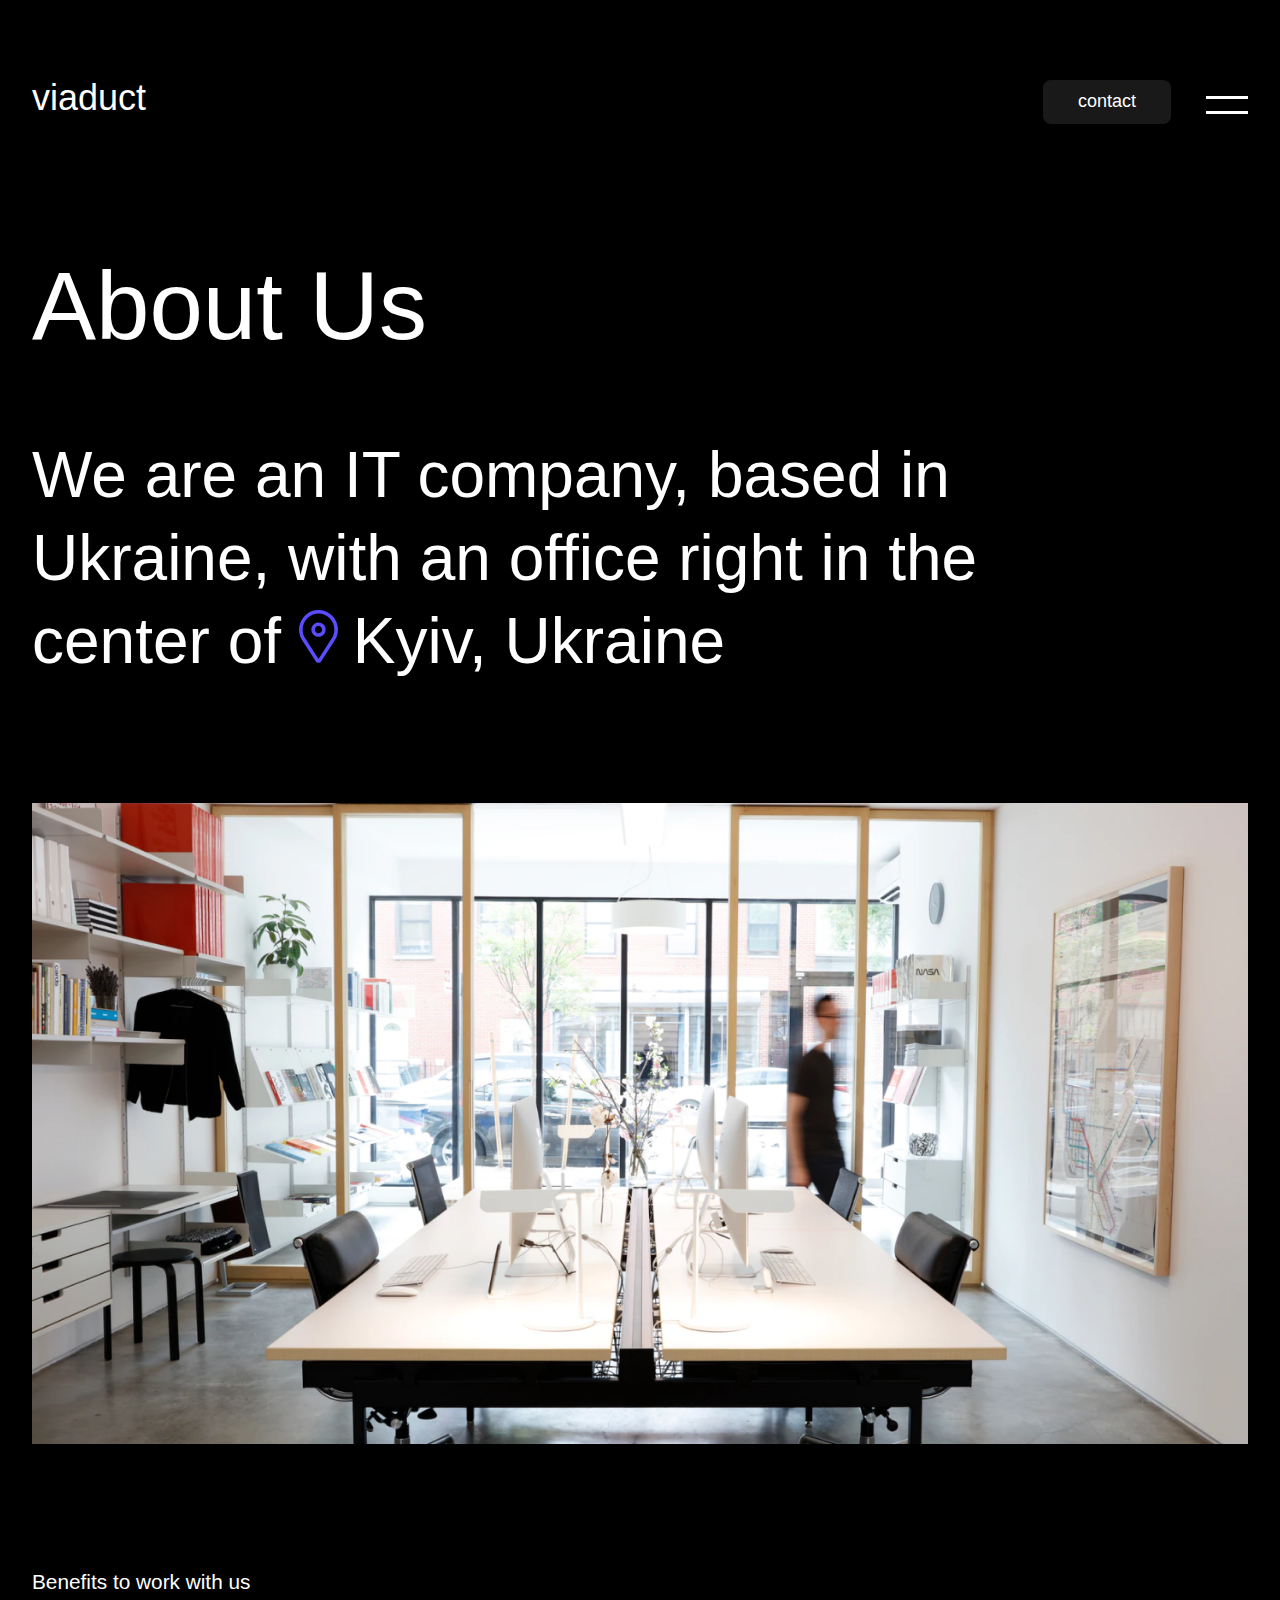
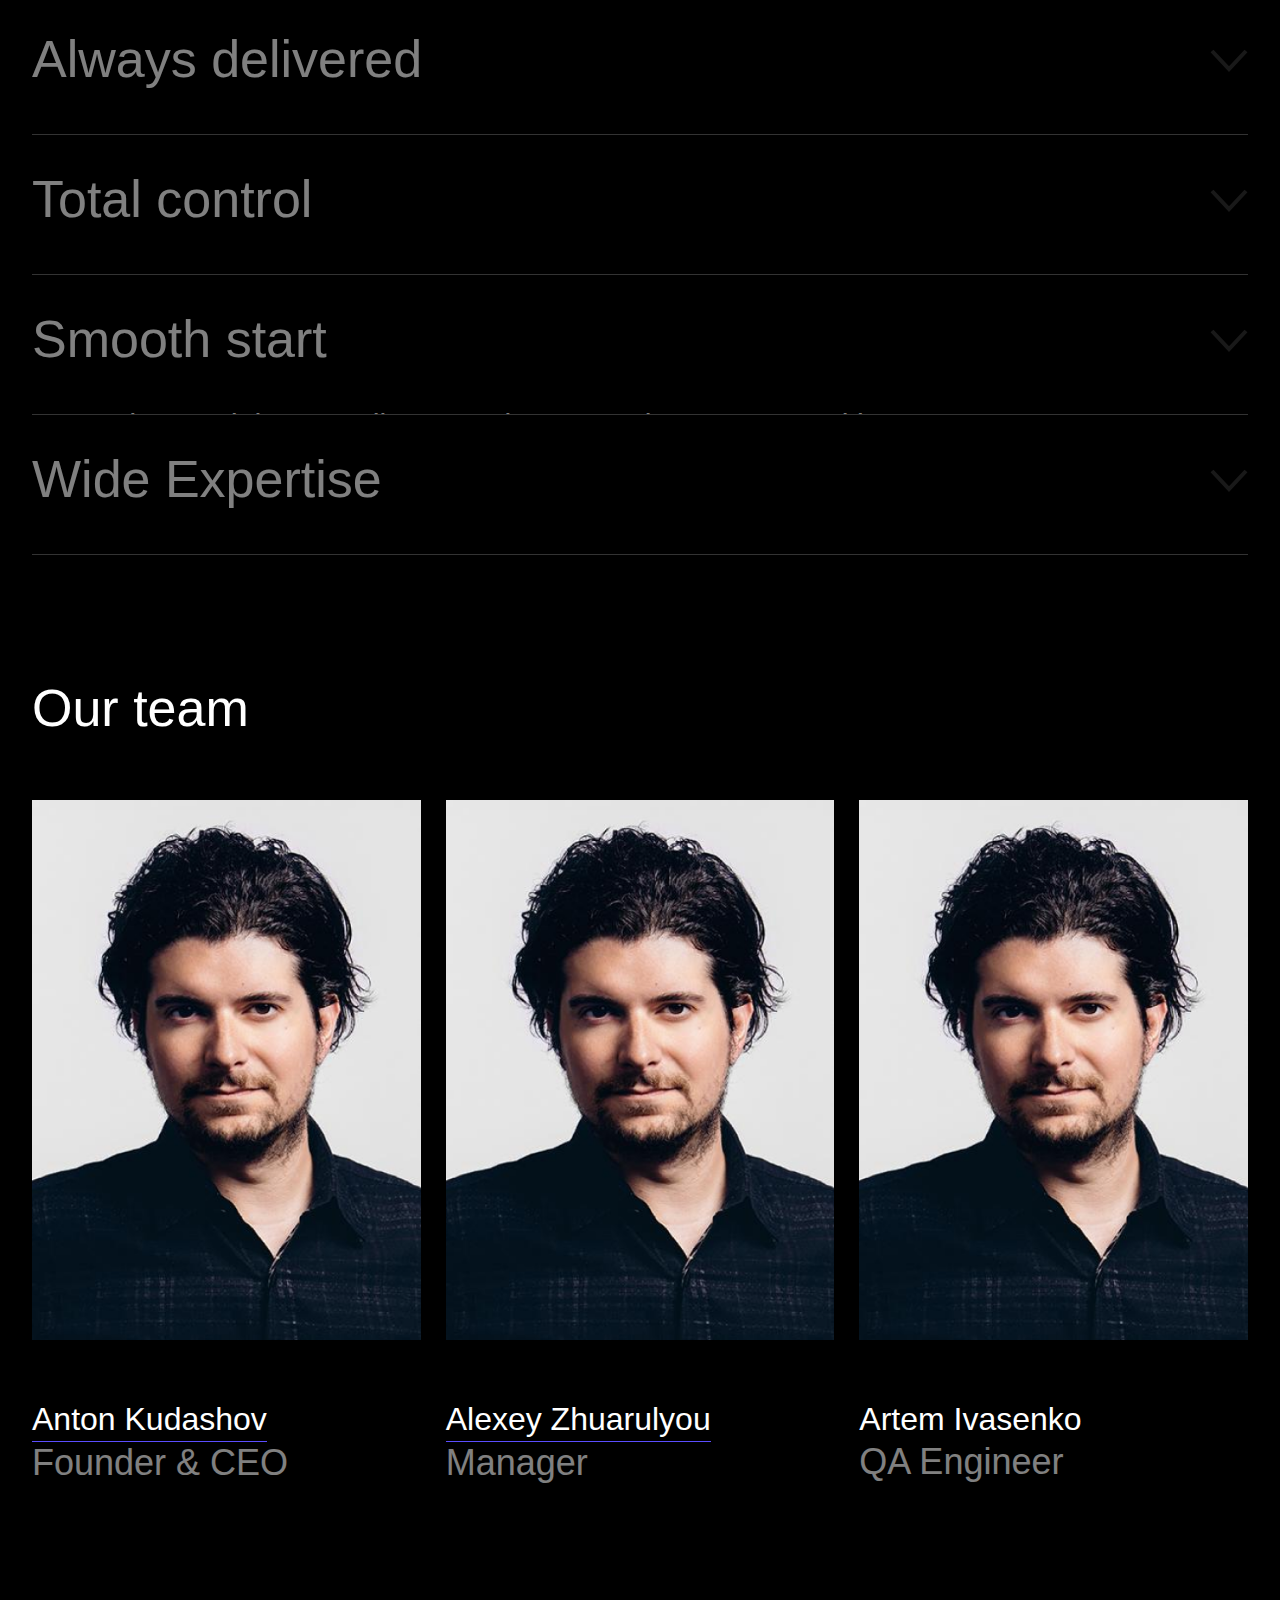
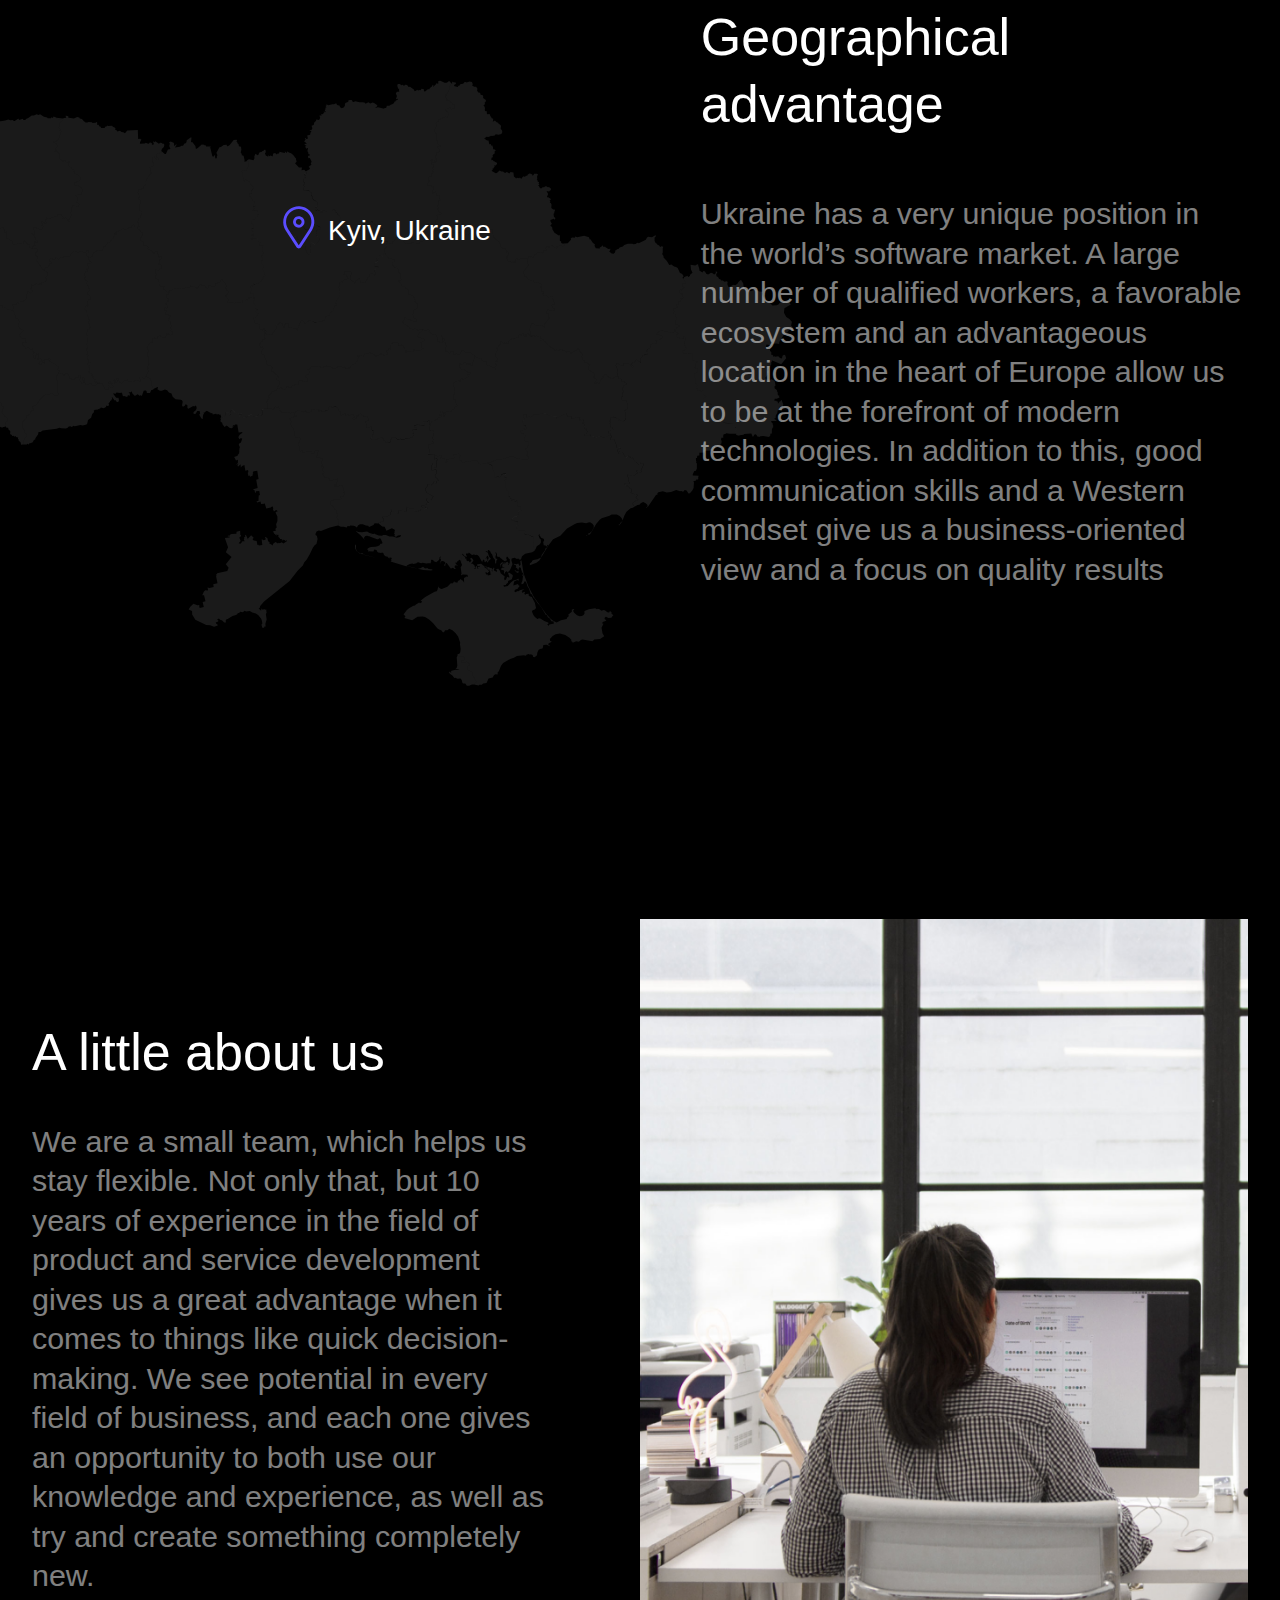
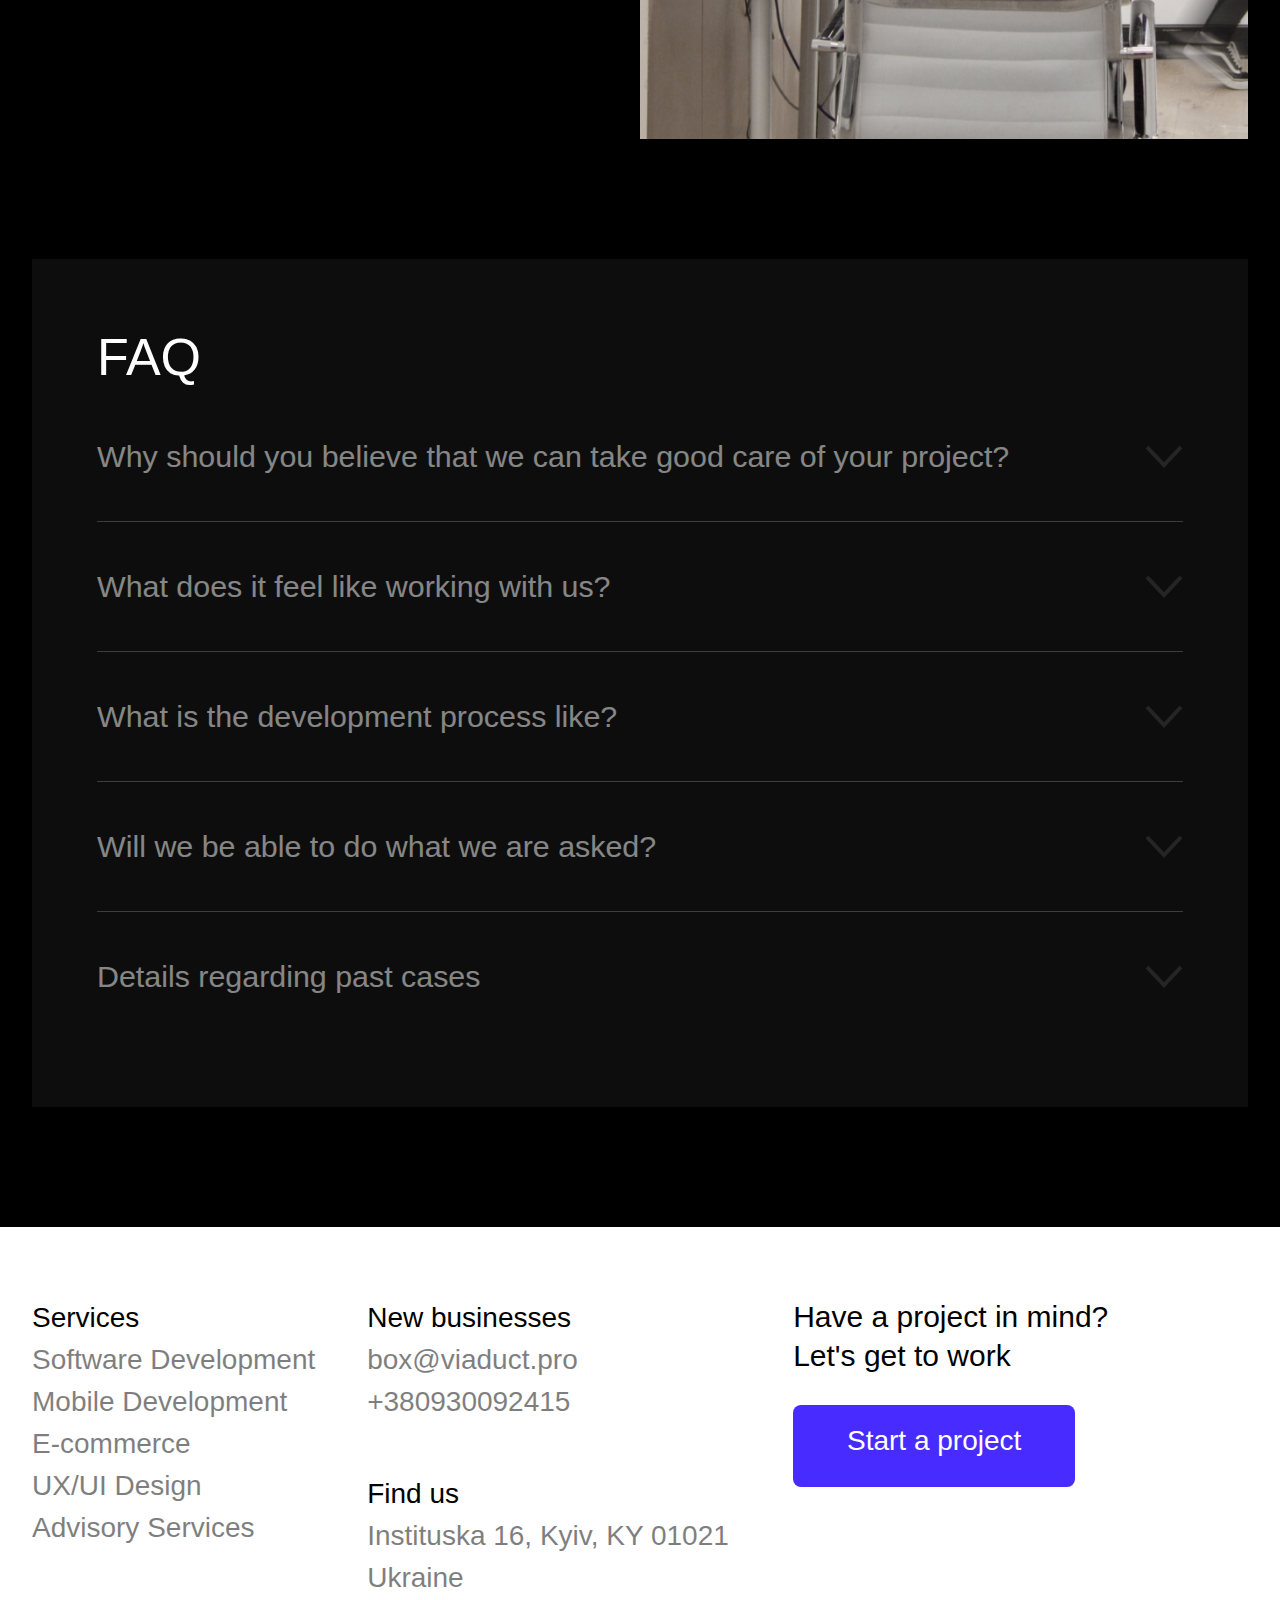
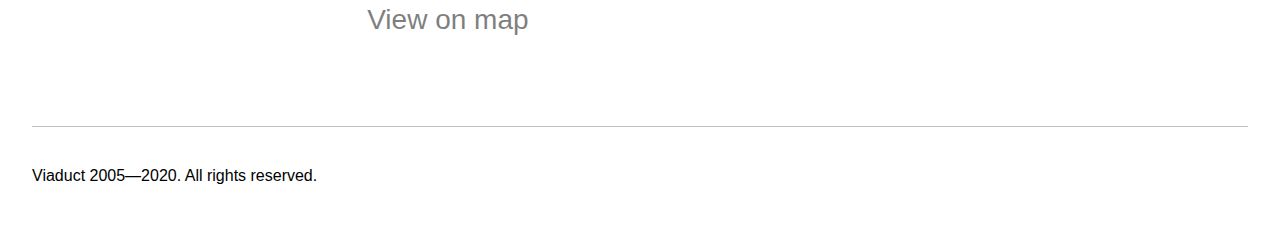
==== commit a749e613: "mobile -v" ====
--- a/pages/about-us.html
+++ b/pages/about-us.html
@@ -5,6 +5,8 @@
     <meta http-equiv="X-UA-Compatible" content="IE=edge" />
     <meta name="viewport" content="width=device-width, initial-scale=1.0" />
     <link rel="stylesheet" href="../styles/home.css" />
+    <link rel="stylesheet" href="../styles/about-us.css" />
+    <link rel="stylesheet" href="../styles/media.css" />
     <title>About Us</title>
   </head>
   <body>
@@ -12,7 +14,7 @@
       <div class="dropdown_menu-wrapper">
         <ul class="main_menu">
           <li><a href="./about-us.html">About Us</a></li>
-          <li><a href="./pages/projects.html">Our Projects</a></li>
+          <li><a href="./projects.html">Our Projects</a></li>
           <li><a href="">Contacts</a></li>
         </ul>
 
@@ -59,12 +61,12 @@
       <nav>
         <a href="../index.html" class="header_logo">viaduct</a>
         <div class="nav_item-wrapper">
-          <a href="" class="nav_contact">contact</a>
+          <a href="./contact-us.html" class="nav_contact">contact</a>
           <button class="nav_btn"></button>
         </div>
       </nav>
-      <h1>About Us</h1>
-      <p>
+      <h1 class="about_hero_title">About Us</h1>
+      <p class="about_hero_descr">
         We are an IT company, based in Ukraine, with an office right in the
         center of <span class="LocationItem">Kyiv</span>, Ukraine
       </p>
@@ -106,213 +108,229 @@
         </ul>
       </section>
       <section class="ourTeam">
+        <h2 class="ourTeam_title">Our team</h2>
         <ul class="ourTeam_list">
           <li class="ourTeam_list_item">
-            <div class="member_img_wrapper">
-              <img
-                src="../images/about-us/teamImage.png"
-                alt="Company member picture"
-                class="member_img"
-              />
-            </div>
-            <h3 class="member_name">Anton Kudashov</h3>
-            <span class="member_title">Founder & CEO</span>
+            <a
+              href="./textLongRead.html"
+              target="_blank"
+              rel="noopener noreferrer"
+            >
+              <div class="member_img_wrapper">
+                <img
+                  src="../images/about-us/teamImage.png"
+                  alt="Company member picture"
+                  class="member_img"
+                />
+              </div>
+              <h3 class="about_member_name">Anton Kudashov</h3>
+              <span class="member_title">Founder & CEO</span></a
+            >
           </li>
           <li class="ourTeam_list_item">
-            <div class="member_img_wrapper">
-              <img
-                src="../images/about-us/teamImage.png"
-                alt="Company member picture"
-                class="member_img"
-              />
-            </div>
-            <h3 class="member_name">Alexey Zhuarulyou</h3>
-            <span class="member_title">Manager</span>
+            <a href="http://" target="_blank" rel="noopener noreferrer">
+              <div class="member_img_wrapper">
+                <img
+                  src="../images/about-us/teamImage.png"
+                  alt="Company member picture"
+                  class="member_img"
+                />
+              </div>
+              <h3 class="about_member_name">Alexey Zhuarulyou</h3>
+              <span class="member_title">Manager</span></a
+            >
           </li>
           <li class="ourTeam_list_item">
-            <div class="member_img_wrapper">
-              <img
-                src="../images/about-us/teamImage.png"
-                alt="Company member picture"
-                class="member_img"
-              />
-            </div>
-            <h3 class="member_name">Artem Ivasenko</h3>
-            <span class="member_title">QA Engineer</span>
+            <a href="http://" target="_blank" rel="noopener noreferrer"
+              ><div class="member_img_wrapper">
+                <img
+                  src="../images/about-us/teamImage.png"
+                  alt="Company member picture"
+                  class="member_img"
+                />
+              </div>
+              <h3 class="about_member_name">Artem Ivasenko</h3>
+              <span class="member_title">QA Engineer</span></a
+            >
           </li>
         </ul>
       </section>
-      <section class="geographical_advantage">
-        <div class="map_wrapper">
-          <svg
-            width="992"
-            height="758"
-            viewBox="0 0 992 758"
-            fill="none"
-            xmlns="http://www.w3.org/2000/svg"
-          >
-            <path
-              d="M571.782 720.385L573.382 720.162L574.999 721.165L579.054 721.314L580.039 722.187L580.653 724.955L579.407 725.587L577.603 725.327L576.803 726.218L576.989 727.612L578.589 729.116L583.089 727.352L586.232 729.228L586.678 731.271L586.418 731.996L584.261 733.278L584.168 736.529L584.707 737.532L590.007 740.17L590.732 744.443L595.493 752.227L594.6 753.862H593.243L592.611 754.475L592.536 755.998L590.026 755.961L586.306 757.373L583.554 757.522L581.583 754.475L579.091 754.716L578.068 754.085L577.138 750.221L575.929 748.697L575.111 748.307L572.117 748.679L568.974 747.341L567.858 747.88L565.831 745.019L562.372 742.455L560.996 740.467L562.372 739.761L562.391 741.378L562.856 740.988L562.912 741.694L563.376 739.631L564.399 741.489L563.767 739.26L564.474 738.665L569.365 737.514L574.33 737.811L572.507 736.715L569.346 736.176L570.759 735.191L571.615 732.498L570.89 721.89L571.782 720.385Z"
-              fill="white"
-              fill-opacity="0.1"
-            />
-            <path
-              d="M766.492 669.055L766.622 669.594L765.636 670.17L764.242 672.585L760.56 672.659L757.472 671.192L756.059 671.972L755.65 673.96L757.937 675.464L756.877 676.56L754.199 677.322L752.898 678.53L753.437 680.685L753.828 679.236L754.199 680.276L751.949 685.032L753.139 691.924L755.278 695.491L750.052 698.984L742.893 699.559L740.549 701.752L728.145 699.708L725.951 700.098L724.872 701.566L723.217 702.42L720.279 701.882L715.946 703.702L715.407 702.42L714.123 701.696L714.142 700.08L711.817 697.534L706.536 694.06L699.878 691.998L694.504 693.132L690.785 695.194L687.4 698.984L687.53 701.25L689.799 702.383L685.596 704.538L685.317 705.671L686.005 706.786L687.567 707.566L687.233 708.087L683.253 706.229L679.441 706.637L678.659 707.622L678.92 709.053L678.009 710.817L675.052 711.542L673.136 712.712L671.63 716.075L671.258 719.159L668.264 721.89L666.162 721.147L666.274 719.883L665.065 718.639L663.206 718.156L662.48 718.657L661.011 717.691L657.999 718.583L657.98 719.345L656.529 719.809L655.079 719.307L646.134 720.199L642.414 722.317L638.546 723.543L628.969 729.135L626.291 732.479L623.483 739.687L622.144 740.374L622.032 743.421L619.429 742.994L617.588 744.146L615.896 747.174L610.707 748.251L608.178 753.992L603.975 754.753L602.283 756.091L599.307 756.295L598.284 757.057L592.538 755.998L592.612 754.475L593.245 753.862H594.602L595.495 752.227L590.734 744.443L590.009 740.17L584.709 737.532L584.169 736.529L584.263 733.278L586.42 731.996L586.68 731.271L586.234 729.228L583.091 727.351L578.59 729.116L576.991 727.612L576.805 726.218L577.605 725.327L579.409 725.587L580.655 724.955L580.041 722.187L579.055 721.314L575.001 721.165L573.383 720.162L571.784 720.385L572.063 717.765L573.253 717.896L574.536 717.134L575.373 715.239L575.782 711.561L574.964 705.709L575.243 703.832L572.658 696.011L569.608 691.664L565.554 687.93L561.574 686.035L559.231 688.041L556.367 688.171L554.973 690.456L553.522 690.419L551.551 688.097L548.854 687.187L546.586 685.515L541.211 678.976L536.357 674.554L531.336 671.377L528.138 670.746L521.926 671.043L515.231 675.594L505.357 672.696L506.528 671.414L506.603 670.207L504.445 668.275L508.351 663.017L511.252 660.677L516.254 657.686L517.947 657.184L518.783 657.574L519.025 656.385L523.972 653.413L524.883 654.193L525.776 653.71L526.222 654.193L527.412 652.168L527.04 651.481L525.832 651.518L526.018 651.016L531.578 646.409L543.22 639.907L545.897 639.461L546.92 637.492L548.185 631.64L547.72 633.219L548.501 634.594L550.77 636.322L552.22 636.563L559.194 633.553L563.825 629.058L565.312 630.005L565.74 629.151L566.856 628.835V627.739L567.618 627.274L568.232 627.218L568.623 628.519L570.427 627.85L570.836 629.002L571.338 628.983L572.825 625.974L573.607 626.104L575.782 624.042L577.289 625.584L578.442 625.825L580.134 628.389L579.948 622.537L580.915 622.593L582.868 620.772L584.727 621.144L585.006 620.623L584.095 618.599L578.814 618.246L577.345 618.821L577.233 619.416L576.006 618.989L576.898 617.502L575.838 609.384L577.605 606.653L575.894 601.972L577.196 601.507L575.838 593.63L577.679 593.314L580.32 595.915L581.306 596.157L581.901 598.999L582.57 598.368L583.165 598.609L582.924 600.225L583.667 601.247L584.913 601.712L585.601 601.098L587.089 603.216L587.498 603.365L589.432 600.56L588.372 600.151L587.945 598.145L589.023 597.42L590.288 598.349L591.608 600.355V601.433L589.972 603.439L590.418 604.238L589.042 603.755L588.893 604.665L590.734 604.851L593.022 606.765L593.933 609.979L593.672 610.517L592.91 610.109L592.668 611.632L593.282 610.815L594.1 611.632L594.435 611.335L594.379 608.957L595.179 608.028L596.127 607.656L596.685 608.084L596.09 608.344L596.276 609.273L597.02 611.168L597.578 611.279L598.136 610.945L596.797 609.05L600.144 608.474L599.289 607.582L597.875 608.065L595.941 606.709L596.704 605.613L601.52 604.907L604.403 607.378L605.314 607.396L605.983 610.034L608.364 610.833L610.744 613.675L611.916 614.028L609.108 616.945L608.606 616.889L608.327 615.682L606.579 615.812L607.862 618.376L609.889 618.468L609.666 619.695L612.437 618.914L612.976 618.153L613.757 618.896L614.017 618.283L613.199 617.707L612.641 613.898L611.544 613.062L611.934 612.041L610.614 611.706L611.228 612.654L610.54 612.858L608.643 610.053L607.508 609.273L606.746 609.7L607.211 607.898L609.331 609.588L610.558 608.957L612.994 610.146L613.757 609.904L615.338 611.26L615.319 612.394L614.426 612.654L615.356 614.66L615.747 614.27L615.17 612.784L617.197 609.551L618.109 610.331L617.402 612.282L617.904 613.824L620.359 614.474L620.433 615.199L621.382 614.27L620.917 613.415L621.307 612.709L619.838 612.264L619.931 611.669L621.549 611.52L622.516 610.74L624.692 613.527L625.863 616.796L630.903 620.884L630.196 623.484L630.754 625.547L632.54 624.562L633.897 621.088L635.999 622.277L636.947 621.664L635.125 617.019L635.961 615.942L635.199 615.199L640.462 618.599L641.131 619.862L639.774 624.302L635.106 626.513L635.087 628.389L632.688 630.488L632.428 631.64L629.285 631.826L630.085 633.628L634.678 632.662L638.584 628.352L641.671 625.992L646.301 624.506L647.677 623.447L648.663 625.175L647.975 626.345L646.45 625.101L642.656 627.144L641.652 632.179L647.603 630.098L647.845 631.9L648.551 631.714L649.518 632.792L648.254 634.668L647.343 635.04L647.101 636.544L644.758 636.86L642.545 639.275L643.642 639.628L643.958 640.594L647.38 639.052L648.272 639.238L649.779 638.105L655.469 636.544L651.917 639.424L652.847 639.703L652.791 641.653L655.339 639.981L656.343 641.282L655.562 641.746L655.544 642.786L656.604 643.79L657.85 642.898L661.03 642.303L660.695 644.198L661.978 645.61L664.749 646.465L668.543 653.766L670.031 660.324L668.506 662.181L665.809 663.203L664.879 664.522L666.739 668.981L668.636 671.656L671.742 673.867L672.709 673.774L673.415 672.919L675.349 673.235L680.37 676.486L685.206 678.4L685.894 679.31L684.015 681.019L685.522 682.078L685.447 683.118L686.656 680.889L691.361 679.867L691.975 680.443L692.198 677.229L689.278 676.876L687.288 673.365L684.889 671.879L683.253 668.665L682.267 668.981L677.135 660.268L674.326 656.441L672.56 655.029L667.929 648.1L666.683 647.264L665.27 644.05L664.191 642.842H663.41L661.123 635.931L659.375 633.479L660.416 632.94L667.39 646.502L682.249 667.049L688.572 673.922L692.068 676.542L695.731 678.325L701.255 675.65L708.358 673.848L708.805 672.343L710.813 670.43L710.943 669.575L710.181 668.609L714.812 664.819L714.663 662.46L716.522 661.364L717.992 662.014L716.281 663.63L717.675 666.138L721.265 669.297L724.389 670.616L727.364 670.374L729.522 668.851L730.656 667.253L730.507 664.392L731.363 663.593L736.105 661.828L743.971 660.695L746.147 661.661L747.486 661.141L749.327 661.828L751.931 663.779L754.423 662.85L756.022 662.962L759.258 665.507L760.876 665.897L761.731 665.507L762.122 664.392L763.498 664.559L764.614 666.064L764.353 667.365L766.492 669.055Z"
-              fill="white"
-              fill-opacity="0.1"
-            />
-            <path
-              d="M481.613 216.711L482.115 217.12L481.334 218.272L484.477 220.761L485.332 222.805L493.069 225.052L493.422 227.43L490.149 228.211L491.413 229.548L490.446 231.053L493.905 235.363L494.575 235.27L495.207 233.487L496.323 234.378L496.118 235.66L497.383 235.865L498.294 240.973L501.232 242.887L500.693 245.302L501.437 245.971L500.805 246.231L500.507 248.386L501.79 249.872L499.745 251.135L499.019 250.225L497.96 251.21L501.865 256.226L502.739 258.789L506.068 257.916L506.886 260.944L509.378 261.297L510.457 263.136L510.531 267.948L516.091 269.936L517.393 271.738L518.974 272.109L518.304 273.317L519.253 276.419L518.267 277.46L521.949 280.116L521.466 280.618L521.559 285.114L519.085 287.584L516.947 287.659L516.779 292.489L515.44 293.585L517.281 294.811L517.04 297.17L517.895 298.675L519.309 298.619L520.74 299.734L520.908 301.759L515.515 301.592L511.851 299.511L508.336 299.103L506.328 296.595L504.413 301.406L503.371 302.372L503.52 302.929L504.431 302.985L503.687 304.211L506.198 306.311L508.764 307.147L509.768 308.447L511.479 309.116L512.762 311.457L513.934 310.695L515.533 311.958L519.42 311.066L521.112 311.772L522.284 313.537L525.631 311.828L528.161 312.088L527.547 313.649L522.954 317.922L521.986 320.225L523.065 321.86L530.392 324.368L530.374 326.467L525.538 328.566L526.487 329.328L527.287 333.062L526.468 334.586L529.146 335.737L529.221 336.35L527.473 336.536L527.454 337.465L520.499 338.951L520.276 337.818L518.249 338.041L518.063 337.335L516.854 337.149L516.296 338.134L517.021 339.676L512.595 339.973L512.428 339.1L510.959 340.382L510.457 339.583L508.281 338.84L508.801 341.385L507.146 341.459L505.696 334.288L504.152 334.994L503.687 332.858L504.134 332.375L502.795 331.929L502.218 330.684L500.916 332.858L498.313 332.486L497.55 332.022L497.922 330.833L497.346 328.789L496.546 329.031L496.342 327.972L493.087 328.678L492.195 327.563L492.064 328.102L490.707 328.139L490.632 329.96L488.921 330.053L487.973 336.926L485.983 335.83L485.462 338.152L482.747 338.951L482.673 340.177L483.975 341.162L483.9 343.521L483.398 343.986L480.925 344.097L480.497 344.878L479.79 344.636L479.995 343.373L477.429 343.428L475.997 342.109L474.621 343.8L470.883 344.543L469.023 346.81L469.06 344.487L464.485 341.905L463.332 341.831L462.049 340.456L461.473 341.385L458.46 342.611L455.503 342.202L454.555 345.472L450.445 344.692L447.823 346.457L448.79 344.543L448.046 343.986L446.967 345.119L447.693 345.546L447.153 346.066L447.934 347.72L446.577 348.89L447.06 349.522L446.093 351.25L446.651 351.826L444.624 353.107L444.587 354.426L439.882 356.581L438.059 358.198L438.71 359.015L438.357 359.554L437.353 358.922V359.87L436.107 360.891L436.237 359.647L435.326 361.467L433.764 360.483L433.596 361.56L432.071 361.616L430.825 358.736L427.887 359.591L427.236 357.956L425.06 357.64L424.372 358.866L422.234 358.421L421.006 360.297L420.281 359.814L419.63 360.668L419.221 360.315L418.644 361.56L417.306 360.52L416.934 361.17L415.799 360.687L414.907 358.941L414.293 359.219L412.824 358.272L411.485 358.625L411.038 357.975L409.049 358.272L408.267 357.473L407.784 357.529L407.951 358.606L404.771 358.328L404.66 359.517L403.953 359.795L400.847 359.257L399.49 357.622L398.969 358.848L395.882 357.677L395.696 358.476L394.45 358.588L392.107 357.826L388.462 359.387L388.35 360.483L387.644 360.223L386.695 362.396L384.594 362.285L386.751 364.57L385.951 367.709L383.366 368.62L381.786 371.072L384.315 373.208L383.59 374.1L384.129 374.564L383.962 376.775L378.661 377.091L376.969 375.307L373.826 376.125L372.822 380.416L368.88 381.029L367.634 382.033L364.491 382.701L364.565 384.225L362.929 384.838L362.222 384.949L358.67 382.72L357.889 383.444L357.573 385.507L355.471 387.736L354.151 387.606L351.399 384.949L346.322 385.804L346.285 384.113L348.516 383.556L348.739 381.903L347.865 381.364L349.613 381.42L348.646 376.292L345.708 375.4L345.039 374.249L345.243 372.892L347.475 372.595L347.94 370.496L346.935 370.44L346.731 369.047L344.815 368.434L344.946 366.929L343.309 366.873L340.743 364.272L339.646 364.217L339.98 363.436L339.218 362.861L339.906 361.337L341.133 361.114L339.701 358.904L339.999 358.272L333.769 356.247L333.155 350.414L331.593 349.41L330.979 346.512L330.31 345.825L331.463 344.58L329.548 343.596L328.636 344.116L326.442 341.719L327.149 340.642L326.423 339.899L329.176 335.682L328.543 335.292L328.488 333.545L325.828 334.66L323.652 330.647L324.21 330.424V329.477L325.01 330.759L326.46 326.727L328.729 327.47L328.357 325.074L331.63 324.108L331.556 323.012H330.793L330.291 321.953L331.091 316.695L329.733 314.317L331.054 314.615L331.649 313.816L332.969 314.113L332.318 315.562L331.147 315.952L333.546 318.609L336.633 317.996L337.116 318.758L339.236 317.81L341.04 317.996L340.482 316.584L341.896 316.101L344.034 311.921L345.559 311.308L345.485 308.651L344.685 306.775L345.039 305.716L345.801 306.125L348.163 305.456L349.186 304.063L350.153 303.821L353.017 304.639L353.779 308.168L355.062 309.729L356.029 308.261L355.174 306.459L356.494 305.865L357.536 303.654L357.722 304.546L360.976 304.23L360.232 309.283L371.13 311.178L371.279 312.924L371.855 313.017L373.417 306.812L374.719 306.459L374.496 304.156L375.984 303.71L376.039 301.908L378.122 300.626L380.986 304.211H382.213L384.278 301.703L385.096 302.019L386.565 300.217L388.499 301.518L390.749 301.536L394.339 303.858L395.566 302.614L397.649 302.632L398.82 301.703L402.93 301.908L404.009 300.979L405.534 301.22L406.333 299.103L407.003 299.084L407.263 296.557L406.333 295.703L411.038 295.015L411.726 294.087L411.615 292.582L413.14 290.501L414.125 291.876L413.846 290.278L415.223 289.777L417.175 287.882L417.64 283.423L418.384 282.271L419.054 281.937L420.058 282.977L420.374 282.067L420.969 282.141L420.151 280.451L420.783 279.819L419.574 279.633L419.89 277.497L424.223 270.902L424.019 269.341L424.874 269.75L425.19 268.97L423.87 268.227L424.521 265.477L425.19 265.05L424.391 263.211L424.874 260.87L423.294 259.588L425.172 255.557L424.54 253.532L426.697 252.139L427.72 253.067L429.709 250.467L435.047 248.776L435.196 248.051L433.485 245.469L432.573 245.191L432.536 244.447L433.317 243.89L430.974 242.608L429.579 243.24L431.086 241.512L429.988 241.382L430.546 240.045L435.698 239.599L438.041 240.026L439.101 240.973L439.361 241.735L438.022 245.506L438.097 248.757L439.175 251.042L440.812 251.414L441.332 252.77L442.578 252.566L442.969 254.294L443.731 254.089L444.048 251.525L446.484 251.154L447.153 249.259L448.139 248.962L448.455 248.051L449.868 248.144L450.166 253.142L456.396 253.699L458.795 249.612L459.985 249.5L459.855 246.993L461.547 245.469L462.774 242.404L467.312 242.72L468.13 244.819L469.19 242.534L468.037 237.258L472.184 234.843L473.151 234.991L473.43 234.081L469.804 233.208L468.447 233.542L468.67 229.14L472.575 226.966L471.682 225.48L470.976 225.721L470.288 223.733L472.091 224.254L474.193 220.092L473.914 219.405L475.197 219.015L477.856 220.705L479.716 217.38L480.999 217.529L481.613 216.711Z"
-              fill="white"
-              fill-opacity="0.1"
-            />
-            <path
-              d="M549.745 1.5093L550.452 1.30495L556.459 3.86864L557.314 3.44136L558.523 3.83149L560.792 1.75081L561.964 1.82512L563.377 3.05123L563.191 3.96153L564.139 4.42597L563.265 6.74816L561.778 7.30549L562.503 8.99604L561.536 9.34901L562.094 10.0178L561.313 10.9095L561.387 12.2657L560.736 13.2874L559.918 13.3989L560.439 14.9223L559.286 17.003L557.147 17.8389L558.207 19.1022L556.942 20.3841L557.147 21.7588L558.523 23.7838L557.854 23.9881L557.519 25.753L558.802 25.9387L557.872 25.4929L558.728 24.9727L563.284 27.072L563.135 28.1123L564.66 28.6511L565.218 29.9515L564.846 30.8804L566.055 30.546L568.138 31.2705L568.696 30.7503L568.658 35.7848L566.669 35.8406L564.065 36.9924L562.577 34.6144L561.685 34.5773L559.583 36.5837L557.147 36.5094L556.385 38.1628L558.3 38.9802L560.811 42.0455L559.36 46.9128L557.817 46.9499L556.924 46.1882L555.752 46.5598L555.362 47.8045L553.409 47.3215L552.702 48.3247L550.992 48.4361L551.103 49.2535L548.332 49.4765L548.276 51.4643L544.873 53.6193L545.208 56.6102L545.896 56.9075L546.398 58.3379L544.948 58.9882L543.609 61.9048L542.772 61.8119L542.251 62.5922L542.976 62.8151L543.757 65.5275L545.747 67.7753L546.249 73.6644L545.301 75.6522L546.807 76.0981L546.975 79.312L549.225 81.8943L551.196 82.2472L550.21 83.3061L547.291 83.2133L547.068 83.9935L547.886 85.9813L548.89 86.5386L549.336 89.6968L546.64 91.1459L545.896 90.8115L545.45 92.019L545.729 93.5981L544.892 94.657L544.445 97.6294L545.636 98.7441L544.631 100.082L545.747 100.695L545.468 102.367L544.613 102.311L544.241 101.364L542.753 101.233L543.181 102.107L544.111 102.181L544.241 103.5L542.697 103.741L541.098 103.388L541.135 102.255L539.647 101.456L540.838 100.119L540.261 99.6358L538.476 100.936L539.722 103.63L539.592 105.915L541.34 105.878L542.232 108.144L541.47 109.798L540.168 110.206L540.986 110.875L539.833 111.135L541.898 111.6L540.986 113.996L541.582 115.185L539.276 117.767L539.796 120.034L538.959 120.61L536.635 120.703L535.742 121.706L536.263 122.189L534.85 124.362L536.728 126.183L533.752 131.292L534.478 131.942L534.738 131.459L539.629 132.351L539.722 133.28L541.712 133.67L541.079 135.602L542.53 136.828L540.949 137.998L539.926 141.268L542.158 142.215L542.177 141.268L544.65 139.819L546.026 144.742L546.677 145.095L547.44 144.501L549.894 144.37L549.634 148.067L550.303 151.04L548.76 151.021L547.997 151.764L548.574 153.715L547.886 155.22L548.834 155.628L547.03 157.783L547.811 160.477L546.9 161.257L549.113 165.586H550.266L550.713 166.608L551.828 166.478L552.256 166.998L550.675 168.057L545.933 169.153L546.789 170.825L546.603 174.559L544.613 175.599L544.91 176.491L543.795 179.946L544.948 180.671L543.627 181.024L543.423 182.213L540.373 185.984L541.526 188.009L539.964 189.7L538.755 189.83L538.085 192.709L535.556 192.616L535.91 193.824L535.221 194.103L534.831 195.682L533.92 195.533L533.046 196.332L533.529 197.001L531.762 197.576L531.986 199.081L526.983 202.5L524.026 202.797L523.803 203.689L524.659 204.227L524.063 205.063L522.743 204.432L522.353 204.896L521.46 203.911L521.051 204.58L520.828 204.06H516.569L516.662 202.778L514.207 203.113L514.003 204.227L509.651 203.911L507.326 205.323L504.853 202.89L505.244 199.992L502.231 200.047L499.59 198.784L499.107 199.23L497.656 198.505L497.377 197.205L494.643 197.465L494.179 198.245L494.643 199.434L492.802 200.27L492.579 201.868L490.255 202.518L490.905 203.596L490.217 205.1L489.232 204.357L488.599 204.896L487.949 204.134L483.392 205.156L483.244 204.487L484.322 203.075L484.099 202.277L481.756 201.849L479.636 202.462L479.134 200.66L480.529 198.487L477.404 199.936L475.805 194.27L472.234 193.025L472.885 191.929L471.993 191.446L473.22 191.595L473.369 190.461L474.317 190.368L474.782 191.372L477.051 190.647L478.204 188.975L477.572 187.805L478.204 186.021L476.4 185.91L472.234 186.058L471.267 185.705L469.333 180.745L466.878 179.538L465.335 177.197L462.341 178.014L462.322 179.482L460.704 179.798L461.002 182.157L460.295 182.547L460.463 184.238L454.567 183.922L453.34 185.185L452.075 184.795L452.057 186.746L451.071 187.879L447.278 187.377L446.31 188.232L444.228 187.173L443.912 187.916L442.294 187.879L438.983 189.997L437.589 189.848L437.328 188.381L434.595 186.709L431.991 189.997L431.34 187.452L427.472 186.003L427.509 184.368L426.989 184.424L426.747 183.309L423.139 182.659L423.12 181.34L421.874 181.303L421.912 179.333L425.036 179.556L425.594 178.943L425.092 178.256L425.519 177.569L423.883 175.952L425.278 173.277L425.017 170.881L424.311 170.639L424.273 169.803L423.288 170.137L423.213 167.945L421.744 167.815L421.8 166.905L419.066 165.214L419.196 162.855L416.147 162.354L415.514 163.914L408.652 163.988L408.206 164.601L405.082 163.728L404.393 163.004L403.557 163.542L403.333 165.623L401.939 165.883L400.897 165.809L400.637 164.731L401.474 164.88L401.53 163.84L403.352 162.391L400.842 164.286L397.159 162.539L394.835 163.134L394.686 161.908L395.486 160.366L394.5 158.787L395.355 158.471L396.322 159.214L396.564 157.876L397.438 157.115L396.676 152.786L394.835 151.727L394.5 150.854L391.599 150.074L390.13 145.689L388.958 144.073L388.921 140.488L386.466 139.485L386.224 137.868L379.976 138.258L379.567 135.286L380.441 133.131L378.953 131.05L380.701 130.214L380.98 129.453L379.474 127.242L379.269 123.731L379.939 122.783L381.575 123.025L382.356 122.505L380.887 121.762L381.798 120.034L380.143 117.823L380.701 117.21L382.896 117.433L383.472 116.969L383.379 115.464L382.301 114.219L387.006 111.86L387.563 109.853L386.317 110.392L386.894 109.705L385.722 109.036L387.601 107.215L389.312 106.491L388.456 104.317L389.572 102.46L387.303 97.7409L385.797 98.131L385.239 97.5551L384.96 95.3258L387.47 94.3783L387.545 93.7281L385.536 92.5949L385.09 90.1055L384.197 89.251L385.034 85.6283L384.29 85.1825L382.858 86.1671L381.687 83.9749L381.724 83.1204L383.286 82.3401L381.65 81.8757L380.478 80.5567L381.11 79.795L382.821 80.2223L383.416 79.6464L382.022 78.7175L382.096 78.0116L380.404 77.5657L380.571 76.4139L382.077 74.5561L380.943 73.2743L381.761 72.6612L383.044 73.9059L384.328 74.036L384.7 72.4383L383.918 69.5774L387.694 68.7785L387.991 66.5678L389.274 64.1156L388.791 63.6325L387.247 64.0784L387.043 63.3167L388.196 62.6108L389.721 62.7037L389.553 61.7934L390.539 60.4744L389.423 57.5763L392.157 56.3687L392.826 53.3592L394.853 51.5757L395.411 49.6808L398.833 50.1081L400.246 47.7488L399.317 44.9621L400.135 44.2562L401.474 45.0922L402.05 44.3676L401.12 44.3305L401.139 43.6245L402.664 42.6214L403.24 43.123L404.3 42.8443L404.059 41.4138L405.602 41.0608L404.524 40.1506L405.1 39.2588L406.03 40.5221L406.997 40.2806L406.978 39.2588L405.881 38.8501L406.309 38.1442L405.9 37.5125L406.923 37.3082L406.458 36.3236L407.239 36.435L406.476 35.7105L407.462 35.1532L406.513 33.7785L407.053 33.537L407.406 34.5773L408.038 34.633L407.109 32.2737L408.28 32.1065L408.169 30.6203L408.968 30.4717L408.894 31.2519L410.475 31.8092L415.496 30.4902L417.486 30.546L420.219 29.3199L421.428 31.6235L424.738 32.4037L424.645 33.4255L425.557 34.5401L427.323 35.4133L430.02 34.3729L431.415 31.4377L430.968 30.8804L431.731 29.004L435.58 27.3878L435.097 26.1431L436.77 25.2885L439.727 25.3257L440.843 27.555L442.163 27.8151L444.06 26.8862L449.453 28.0566L453.675 28.0194L456.297 28.7997L456.799 29.9701L460.537 28.2052L462.75 29.71L465.93 28.5024L468.124 29.2827L471.658 31.8278L471.472 32.8682L470.579 33.8713L469.24 34.1686L469.742 34.856L468.961 35.1532L472.476 34.2801L480.231 36.2121L480.51 35.0975L482.667 35.2275L483.597 32.5338L486.647 32.4223L488.414 31.029L490.255 30.6946L492.654 29.1341L492.821 27.4249L494.29 27.1649L494.457 26.0502L497.414 24.7498L497.228 23.7466L494.867 24.1739L496.187 20.2726L494.736 17.1144L496.075 14.8665L498.307 15.0895L499.311 14.3835L498.623 13.2874L499.051 11.3368H497.749L496.652 7.69561L496.745 6.1351L497.451 5.392L499.776 5.31769L501.859 6.76674L503.458 6.32088L505.002 7.67704L506.322 6.26514L508.889 6.48808L510.785 9.07035L512.533 8.56876L517.294 12.1542L518.429 14.2535L521.869 12.4143L522.464 13.306L524.491 12.6187L525.644 13.1203L526.983 11.2068L529.847 11.6898L530.033 14.2535L531.335 14.5693L534.812 11.7641L536.858 11.8198L537.379 10.2593L539.852 8.38298L540.968 6.20941L541.675 6.56239L541.768 7.45411L541.079 7.84423L541.489 8.68022L544.39 6.32088L545.598 4.40739L547.756 4.89041L547.886 1.62076L549.002 1.49072L549.262 0.89624L549.745 1.5093Z"
-              fill="white"
-              fill-opacity="0.1"
-            />
-            <path
-              d="M73.2287 366.762L78.5288 367.802L79.9979 370.589L81.3741 367.747L82.3783 366.595L83.1036 366.576L84.3124 367.282L87.511 371.592L87.2321 373.951L88.7942 373.71L90.877 374.936L92.5135 374.472L95.0613 371.666L97.9438 372.762L98.5947 369.697L99.822 369.251L100.399 369.902L100.789 373.134L99.4129 375.252L102.574 379.655L104.601 378.243L104.49 376.868L102.63 373.821L102.946 372.465L103.969 371.852L105.661 373.784L105.866 378.652L107.186 380.546L109.009 380.844L113.491 379.45L115.592 382.386L117.098 381.661L118.828 382.497L121.264 379.896L124.5 379.636L127.196 378.986L131.399 387.123L134.393 387.736L136.067 386.77L134.914 383.723L135.119 382.516L136.569 382.609L138.057 384.578L140.586 384.522L141.627 383.76L141.256 382.497L139.415 380.825L139.08 379.358L136.011 379.822L135.416 379.042L135.677 378.057L136.606 377.351L138.076 377.37L140.902 380.101L142.446 380.156L143.208 379.506L143.413 378.187L143.134 376.812L141.962 375.661L142.52 374.843L143.785 375.679L144.436 378.614L145.7 378.8L146.76 376.887L145.644 374.119L147.244 372.744L148.601 373.264L148.229 375.382L149.475 377.648L151.949 379.302L153.381 378.652L154.999 376.144L157.491 376.014L158.922 374.825L159.518 376.497L164.892 377.778L166.938 377.686L168.351 376.014L169.857 375.382L174.99 377.035L176.18 375.345L174.488 373.023L174.99 371.592L177.203 371.555L179.676 373.784L181.146 373.097L181.703 370.979L182.968 370.868L187.971 373.766L189.83 379.358L189.644 382.46L190.89 384.819L193.047 386.008L191.113 387.42L189.179 387.68L187.487 391.563L183.879 391.582L183.228 390.616L183.359 389.241L182.578 388.591L181.555 387.959V388.758L180.904 388.033L180.699 388.776L179.621 388.572L177.333 395.297L176.087 394.387L174.283 395.056L172.963 393.606L171.661 393.216L169.969 394.628L168.202 395.074L165.301 391.712L164.687 389.352L163.516 390.634L160.485 390.467L161.991 391.637L162.549 394.424L162.344 394.888L161.247 394.201L159.648 394.517L159.071 396.56L155.036 395.334L154.868 396.003L152.972 394.238L153.065 392.808L151.763 390.801L150.126 391.359L145.626 390.894L144.064 392.752L142.316 391.712L141.516 392.287L144.696 396.95L146.481 397.954L147.411 397.229L148.285 397.916L148.713 400.833L147.82 402.635L146.667 402.821L145.328 402.022L144.305 400.146L143.227 400.833L140.326 396.727L139.693 396.876L140.493 399.44L139.284 399.7L139.21 400.443L137.555 401.651V402.356L135.602 404.493L136.309 406.091L136.216 407.001L135.342 406.722L135.621 407.744L134.17 407.818L133.482 407.131L132.664 407.614L132.552 409.639L131.288 409.1L131.027 410.01L129.614 410.679L126.118 409.62L125.262 410.958L123.905 411.311L124.109 412.035L123.142 411.422L120.948 412.76L120.167 411.757L119.237 412.871L118.512 412.351L118.4 413.02L117.545 413.001L117.173 413.652L117.638 415.324L115.35 417.702L113.881 422.513L110.032 425.393L109.083 429.591L108.209 430.762L103.374 432.266L100.585 431.375L93.5549 433.009L91.2489 432.415L90.6167 433.66L89.6682 433.975L87.7714 433.102L85.5769 433.715L84.6285 434.904L82.3783 435.963L76.6319 435.685L74.3631 434.96L70.6624 436.075L53.3488 438.248L50.6337 440.255L48.1975 440.329L47.5466 443.413L44.1806 448.057L44.0876 449.711L42.916 449.878L41.9862 450.825L40.9634 453.147L37.9135 454.374L37.0766 453.891L36.1096 455.897L34.1198 455.061L33.4689 455.897L28.6895 455.748L30.2702 449.525L32.539 446.33L33.4131 443.766L32.4647 443.413L32.632 442.725L30.3446 440.626L30.1401 439.697L31.0513 439.326L30.8467 437.914L28.4664 435.294L28.9871 434.663L28.392 434.366L28.7081 433.622L27.7969 430.65L28.5779 429.35L28.1316 427.659L33.2457 422.067L32.3717 420.024L32.7064 419.355L33.7292 418.928L35.8307 419.764L36.0724 418.166L37.7833 417.739L37.8391 415.286L39.4384 414.896L38.9735 413.169L39.9592 412.723L41.6329 413.392L42.2465 413.076L42.3953 411.831L40.9076 410.605L41.075 409.602L40.3683 409.119L42.6929 407.075L45.1476 406.611L50.0944 399.496L54.6878 394.795L58.7419 393.086L61.1408 393.123L63.1493 392.343L66.5339 392.901L68.0402 394.294H72.2803L72.9312 392.715L71.5736 388.07L71.6666 376.478L70.7553 374.713L70.8483 371.462L70.3834 370.83L73.2287 366.762Z"
-              fill="white"
-              fill-opacity="0.1"
-            />
-            <path
-              d="M593.449 344.896L595.774 347.088L599.177 348.482L601.371 348.445L602.431 350.544L604.496 352.104L607.75 352.494L608.159 353.256L607.806 355.337L608.438 356.377L609.963 357.009L611.228 356.656L612.753 358.216L614.705 358.755L616.007 360.037L618.201 360.074L618.815 360.557L618.722 361.988L620.061 359.795L619.745 357.808L621.512 356.061L620.563 355.355L618.927 356.006L618.704 352.643L621.977 352.364L620.526 351.51L620.619 350.525L622.07 350.377L622.107 349.373L621.326 349.262L621.381 347.757L619.689 346.531L619.206 345.361L619.931 341.051L622.423 337.187L620.768 335.589L622.423 334.103L623.111 332.394L626.384 330.331L625.51 326.504L629.322 329.254L630.066 328.622L631.424 329.663L632.614 328.771L634.845 330.257L636.203 329.551L635.738 327.712L636.408 326.319L637.468 326.653L637.375 324.851L638.602 324.944L639.681 323.718L641.131 323.328L641.894 324.275L642.749 324.108L643.716 322.77L644.702 323.03L646.803 321.693L648.328 321.953L648.365 319.111L649.63 318.479L651.341 319.241L652.196 318.535L651.899 317.829L654.26 317.476L654.539 318.089L656.771 318.776L656.195 319.668L654.837 319.538L654.651 320.225L656.697 321.34L657.887 320.578L658.649 318.107L660.007 317.123L663.745 320.504L663.763 321.544L664.266 321.303L665.809 320.653L666.46 318.906L668.096 320.132L668.45 321.841L668.97 320.597L670.83 319.742L672.076 321.228L673.397 320.151L675.256 320.3L676.298 321.061L675.331 321.377L675.256 321.972L677.506 323.569L674.977 324.071L675.052 325.111L677.451 325.687L677.934 324.591L679.236 324.795L680.352 326.672L682.472 327.285L682.658 328.251L682.025 328.957L684.815 330.313L684.685 331.056L687.567 333.341L688.292 332.914V334.121L691.826 336.053L693.128 337.465L693.779 337.372L693.574 338.357L694.839 337.892L695.043 337.001L695.415 337.781L698.521 338.283L700.511 337.149L702.575 337.168L702.724 338.803L706.034 338.58L707.689 340.493L708.619 339.081L709.456 339.063L709.753 340.029L711.055 339.639L712.617 340.047L713.101 342.091L713.733 342.481L714.997 340.456L716.392 340.363L716.931 339.509L718.382 339.044L718.735 337.967L720.651 338.431L722.213 335.663L725.188 338.524L724.5 339.416L728.74 343.559L726.881 346.29L728.554 347.683L727.308 349.541L730.749 351.287L730.098 353.813H733.78L736.03 356.006L737.016 355.727L737.723 356.266L737.128 357.733L734.822 357.938L736.253 359.572L735.082 361.876L743.897 368.1L742 371.759L746.11 374.825L743.153 379.097L744.771 380.286L746.5 378.057L748.323 379.395L748.379 380.045L750.815 377.128L750.034 376.589L752.619 372.911L754.255 372.354L753.251 372.168L753.902 371.221L752.898 370.849L753.158 370.422L754.069 370.57L756.45 367.802L761.601 372.224L762.475 372.279L763.293 373.617L767.422 372.948L767.273 372.298L768.575 372.075L768.537 371.406L772.666 371.221L773.094 374.026L775.158 373.636L776.906 374.044L777.204 376.664L780.179 376.682L780.923 378.391L782.801 378.967L783.117 381.104L779.658 381.717L779.919 384.373L778.431 384.782L778.728 388.609L779.435 388.665L779.714 391.136L778.803 390.876L777.91 391.433L778.524 391.86L777.761 392.195L778.152 395.39L777.296 396.096L777.036 397.694L777.594 400.963L780.848 400.592L781.034 401.576L783.415 401.26L785.051 412.203L783.415 412.165L783.061 412.797L782.299 412.426L781.834 413.763L780.997 413.169L782.429 422.903L781.183 425.411L780.086 425.393L779.77 427.25L777.11 426.526L776.646 425.411L774.786 425.95L773.968 424.91L773.112 425.467L772.722 423.758L771.234 422.364L770.843 422.959L768.612 421.937L767.756 422.142L767.18 421.045L766.269 421.733H766.938L765.209 422.662L763.944 421.844L764.056 422.383L762.549 422.848L762.884 425.467L762.084 426.582L763.163 428.458L761.861 429.275L763.33 430.427L762.419 430.687L762.921 434.236L765.636 433.92L766.38 437.765L763.293 437.728V438.583L760.243 439.177L760.69 441.722L762.438 441.611L762.884 444.509L759.053 445.475L758.923 446.255L755.036 446.738L749.922 446.218L749.736 445.419L746.686 445.178L746.742 446.998L743.506 447.463L742.781 446.032L738.429 446.014L737.76 445.419L738.243 443.487L735.751 444.565L730.767 444.583L730.544 442.893H733.352L734.152 439.344L732.943 437.431L733.613 436.855L732.925 435.815L731.4 436.818L730.693 433.548L729.335 434.013L729.243 433.53L730.544 432.842L730.061 430.26L728.685 429.907L728.238 428.737L730.228 427.975L729.428 424.724L724.593 425.839L725.319 424.705L724.872 424.297L724.37 424.687L724.296 423.498L725.151 422.959L725.077 422.234L723.98 421.454L714.477 423.888L713.956 420.934L709.939 421.25L707.522 417.2L696.066 423.07L695.824 421.361L684.387 418.686L681.542 416.661L678.734 417.59L677.041 416.773L673.954 418.017L669.547 417.887L666.888 418.872L665.437 421.045L662.555 421.789L662.22 421.176L657.85 421.733L657.868 417.98L655.692 418.277L655.562 417.739L654.167 417.794L655.413 425.095L653.182 425.578L653.61 428.885L654.316 428.941L654.874 431.858L657.18 431.69L657.85 436.391L655.618 436.911L655.227 435.852L653.665 436.446L653.814 437.635L650.69 438.062L651.638 442.8L654.372 441.536L655.004 444.063L656.752 443.989L656.994 445.995L655.562 447.035L656.381 452.572L660.397 451.866L660.788 454.318L660.249 454.522L660.379 456.993L658.817 457.179L659.282 460.3L657.217 460.894L657.831 464.257L658.817 464.201L659.579 467.304L659.077 468.177L658.686 467.656L658.779 468.623L658.073 468.92L659.616 469.663L658.891 470.555L660.36 470.313L660.844 472.097L660.323 473.676L657.905 474.827L654.949 474.957L646.171 472.914L641.856 471.223L637.877 470.926L628.206 474.14L620.173 474.995L614.296 477.595L608.959 478.914L600.051 480.698L598.321 479.249L595.774 475.366L577.679 478.264L577.14 475.608L574.313 476.555L574.35 471.614L575.299 471.279L575.522 470.072L574.536 469.849L573.569 467.526L567.209 468.808L567.786 472.784L557.799 474.679L557.929 475.831L559.268 477.503L556.907 478.506L556.795 476.667L554.991 475.645L555.158 473.007L554.694 472.654L552.48 474.029L550.732 473.899L550.956 472.542L552.09 471.372L551.867 469.756L547.85 470.685L542.996 469.533L543.089 467.749L534.758 468.195L536.989 465.91L535.483 456.25L541.694 454.652L541.434 452.553L540.783 452.441L540.393 450.658L541.453 450.175L540.858 445.995L542.327 445.568L541.601 441.369L542.55 440.979L542.215 437.802L538.328 438.546L537.51 438.137L536.748 436.521L537.622 436.168L536.803 432.489L537.454 431.3L538.514 431.709L538.645 429.443L539.5 428.737L539.816 426.842L544.112 426.34L543.889 423.962L544.279 424.389L546.306 424.111L546.864 426.191L546.176 422.94L551.458 421.491L551.309 420.358L552.09 420.247L551.997 419.578L548.891 420.377L548.668 419.095L551.551 418.389L550.677 414.097L552.536 413.967L552.685 415.974L554.359 415.825L554.619 420.451L555.53 420.655L556.33 419.002L557.148 419.021L555.642 416.197L557.037 416.03L557.111 415.342L564.364 414.209L564.234 412.611L567.432 412.017L567.47 411.441L568.567 411.014L568.79 408.617L571.579 407.818L570.65 404.27L569.552 404.103L569.682 399.235L567.116 399.366L567.098 397.526L566.168 396.969L566.856 395.743L566.707 393.755L568.548 393.235L566.967 378.856L567.655 378.559L567.6 377.741L569.329 377.686L569.273 376.682L573.941 376.069L574.294 377.463L576.377 376.812L575.689 373.859L578.125 373.803L578.683 375.029L583.909 372.094L585.174 371.221L584.802 368.434L587.61 367.895L587.889 365.369L584.448 365.945L584.225 364.811L583.184 364.941L580.208 362.043L578.163 362.229L576.154 361.505L575.485 359.275L574.518 359.665L574.09 359.052L573.904 355.002L575.15 354.761L576.154 355.727L578.516 355.374L580.171 353.107L580.729 353.776L582.421 353.702L582.849 355.578L583.481 355.708L585.211 354.891L585.862 355.448L587.256 355.207L587.182 354.649L588.205 354.408L588.614 357.12L590.697 357.362L590.678 354.538L591.627 350.971L592.296 350.637L593.449 344.896Z"
-              fill="white"
-              fill-opacity="0.1"
-            />
-            <path
-              d="M843.839 313.054L845.011 315.562L846.145 315.321L847.893 317.402L845.252 319.092L845.866 319.891L845.29 320.467L846.257 321.359L850.887 323.384L854.328 323.551L854.793 321.247L856.969 321.637L855.76 329.458L855.22 330.053L858.196 336.109L855.295 337.075L855.313 339.007L853.788 338.171L852.319 340.921L854.384 340.995L854.644 341.85L857.322 341.794L858.996 342.648L860.297 342.704L860.985 341.924L864.928 342.5L866.099 342.054L866.025 350.86L868.145 350.637L869.168 352.383L871.66 352.16L871.753 353.423L870.135 353.572L869.465 354.501L869.782 357.065L868.498 359.22L869.968 360.743L872.013 360.966L872.478 362.303L871.158 362.805L871.827 363.771L871.809 365.554L870.079 365.963L869.949 366.799L868.387 367.319L869.261 378.967L871.92 382.126L870.823 383.816L871.102 385.358L870.433 385.377L872.05 386.51L871.66 387.457L873.631 389.036L875.435 388.646L875.956 389.798L879.173 388.293L880.14 394.888L881.33 394.535L883.004 396.077L879.303 398.4L879.563 400.424L878.745 401.372L878.634 403.415L881.274 404.809L886.928 404.14L889.215 406.351L889.178 408.896L890.61 411.144L890.48 412.351L889.68 413.132L890.294 414.302L892.172 415.305L895.761 415.379L895.594 416.55L903.665 419.281L902.958 421.993L904.279 422.736L904.334 424.222L903.33 425.894L904.781 428.867L917.482 429.74L917.52 434.217L918.598 435.072L919.621 434.811L920.811 435.852L919.1 440.218L919.658 442.335L912.331 442.484L907.347 441.834L907.05 442.688L904.613 443.023L903.944 445.382L904.167 447.481L901.749 447.574L901.229 450.008L902.121 451.643L901.749 454.708L900.503 455.804L900.689 459.705L898.383 460.114L898.29 458.386L893.957 458.405L894.088 461.173L891.689 461.192L891.707 462.548L890.945 463.514L881.07 463.588L880.828 465.929L874.226 466.115L874.208 469.756L871.567 469.793L871.269 472.728L869.912 472.84L869.968 476.146L870.526 476.704L870.172 478.952L871.139 479.416L871.046 487.014L870.061 487.051L870.135 488.538L867.885 489.058L865.951 493.033L866.081 494.78L873.296 495.003L872.683 497.325L872.943 498.848L872.385 499.517L870.265 499.591L870.135 500.985L866.695 501.802L867.476 503.418L866.992 510.18L865.597 513.079L862.399 516.943L860.539 517.259L858.27 513.506L855.946 512.763L853.919 514.843L851.575 514.1L849.976 514.36L845.29 512.874L838.837 515.178L833.406 515.754L828.553 514.379L822.974 515.624L821.672 516.72L822.062 518.317L819.998 519.153L810.346 533.105L807.892 535.297H807.39L809.472 533.198L809.119 531.285L807.092 529.185L803.912 527.68L800.862 529.445L799.356 531.062L796.882 531.656L793.126 533.83L790.485 529.65L794.967 526.027L795.357 526.454L797.961 524.931L794.8 522.479L796.957 519.432L795.432 517.704L794.186 518.708L788.161 515.865L789.834 514.843L789.128 511.295L787.956 511.592L785.762 508.36L785.259 508.564L784.999 507.821L784.218 508.323L784.013 507.227L783.325 508.007L782.749 507.059L782.061 507.301L779.885 504.756L782.061 504.626L781.8 504.124L786.729 504.57L784.423 493.777L785.538 493.591L785.836 494.427L790.82 494.111L791.471 495.356L794.167 494.148L794.037 493.442L796.659 491.77L795.822 488.519L797.645 488.055L799.244 491.64L801.736 490.377L801.215 488.742L803.633 482.853L804.154 482.816L804.321 479.881L801.011 479.732L801.215 478.822L800.304 478.413L798.816 481.162L794.335 477.187L793.87 477.633L790.485 471.967L789.202 473.341L787.844 471.168L786.933 471.818L785.65 469.979L782.377 472.598L778.286 465.539L774.232 467.489L773.079 466.951L772.911 465.65L774.232 465.372L774.176 464.461L771.74 464.851L771.331 462.269L773.469 461.935L773.618 461.303L774.845 461.637L775.924 459.798L771.033 460.318L770.289 455.786L769.378 455.73L768.411 449.636L763.204 450.361L763.148 447.463L763.91 447.296L764.413 445.141L764.171 444.249L762.962 444.528L762.516 441.629L760.786 441.741L760.34 439.196L763.371 438.601V437.747L766.458 437.765L765.714 433.92L762.999 434.236L762.497 430.687L763.408 430.427L761.958 429.257L763.26 428.458L762.181 426.582L762.981 425.467L762.627 422.848L764.134 422.383L764.041 421.863L765.287 422.68L767.016 421.751H766.365L767.276 421.083L767.834 422.179L768.708 421.974L770.94 422.996L771.331 422.402L772.8 423.795L773.19 425.504L774.046 424.947L774.864 425.987L776.705 425.448L777.17 426.563L779.829 427.269L780.145 425.43L781.261 425.448L782.489 422.94L781.057 413.187L781.893 413.782L782.34 412.444L783.102 412.816L783.456 412.203L785.092 412.24L783.456 401.298L781.094 401.613L780.889 400.61L777.653 400.982L777.077 397.712L777.356 396.115L778.211 395.409L777.839 392.213L778.583 391.879L777.97 391.452L778.862 390.913L779.773 391.173L779.494 388.702L778.769 388.646L778.472 384.819L779.959 384.411L779.699 381.754L783.177 381.141L782.86 379.005L780.982 378.429L780.238 376.72L777.263 376.682L776.965 374.063L775.217 373.654L773.153 374.044L772.744 371.239L771.684 368.768L771.2 364.997L771.981 364.849L772.521 363.79L771.145 360.223L770.884 357.789L769.75 357.808L769.545 357.213L771.423 354.352L773.283 354.761L773.358 355.894L774.771 356.637L777.467 356.786L777.858 357.418L778.937 357.288L779.978 354.668L787.026 355.374L791.043 359.573L791.787 358.049L790.56 357.919L790.485 357.176L788.793 355.783L789.574 354.575L790.225 354.631L790.541 353.182L793.293 353.572L793.647 351.696L794.465 351.844L795.227 350.042L798.277 350.841L797.998 351.751L801.104 353.535L801.178 347.386L802.48 346.494L803.354 344.692L805.809 344.748L805.958 343.224L809.658 343.354L809.956 341.664L808.561 341.329L809.212 339.899L807.65 338.524L808.375 337.67L808.933 338.023L809.361 337.372L808.654 336.982L810.384 336.202L810.644 335.347L811.648 336.499L812.466 336.388L812.652 333.341L813.601 333.434L813.303 331.075L814.568 330.852L815.293 329.886L817.32 330.127L817.413 330.685L818.324 330.053L819.236 330.387L819.05 329.904L820.909 329.068L820.575 327.043L819.701 326.189L820.221 325.687L823.327 325.148L829.018 322.102L827.362 320.207L820.612 317.68L823.42 314.931L824.257 313.983L827.79 313.482L839.134 316.417L840.994 316.008L841.031 316.491L842.24 316.603L842.668 314.373L843.839 313.054Z"
-              fill="white"
-              fill-opacity="0.1"
-            />
-            <path
-              d="M-57.6554 361.56L-58.0273 360.223L-55.7771 356.247L-57.3021 352.402L-56.1119 350.228L-56.0189 348.37L-53.8989 347.386L-54.1592 346.68L-56.1863 345.955L-56.8371 344.209L-55.2192 340.14L-56.521 338.134L-53.155 334.456L-52.8389 333.174L-52.188 332.654L-51.2581 333.248L-50.0307 332.319L-48.7104 326.467L-47.4458 325.78L-46.6833 326.282L-44.4517 323.755L-43.4847 324.461L-42.964 324.182L-41.8854 325.427L-39.3748 324.684L-35.4137 325.947L-34.893 324.944L-31.1365 322.287L-28.7189 323.253L-28.1052 324.461L-25.5202 321.489L-20.5177 322.232L-19.8483 323.291L-18.8998 323.439L-18.4349 321.86L-16.8914 322.38L-16.2591 321.396L-14.7527 321.804L-11.7215 319.426L-6.81194 317.829L-5.30561 317.587L-3.20417 319.408L-2.06977 318.925L-2.10697 317.141L-1.27011 315.6L-1.69784 314.931L-0.972569 313.5L-5.06384 313.779L-7.40704 313.24L-8.02073 312.2L-7.18387 311.42L-6.44001 308.763L-8.13231 308.001L-10.2709 308.391L-10.4383 306.627L-10.3639 305.252L-7.85335 305.883L-6.70036 304.787L-5.60315 305.716L-4.17121 303.376L-4.61753 301.592L-1.95819 299.214L-4.89648 297.839L-6.03088 294.291L-5.28701 293.176L-3.50172 292.861L-3.11119 290.26L-3.96664 288.161L-3.29716 287.157L-1.19573 286.99L-1.82801 284.073L0.0874443 282.866L0.143234 282.29L0.905708 282.55L0.645355 281.9L2.30046 282.253L3.60223 283.498L2.69099 284.092L3.36047 285.207L4.84821 285.355L6.76368 284.185L8.25141 286.08L10.8921 287.603L11.9894 286.879L14.7603 288.105L16.1922 287.882L18.7586 293.641L19.7256 298.49L20.7298 298.991L22.013 298.36L22.7941 298.917L23.4264 301.109L24.8583 302.094L22.8313 305.103L22.9986 308.076L23.7797 308.893L23.9842 310.509L29.3215 313.166L24.7839 318.498L24.8211 320.095L27.592 323.291L31.237 323.662L32.6317 324.405L32.0552 327.749L33.0409 328.009L33.1339 328.92L28.4475 327.805L27.7036 330.499L31.6461 334.53L31.5903 336.313L34.8261 334.623L39.3637 337.465L40.9073 335.961L40.554 339.007L42.8785 340.884L41.0932 342.741L42.4508 348.11L43.5852 348.5L44.2919 347.999L44.1059 345.547L45.9656 343.856L45.5751 342.593L46.821 343.039L48.3832 342.128L48.0484 346.828L46.7653 350.117H47.8811L49.1085 348.185L51.2657 348.705L52.1769 350.414L53.646 350.209L54.1482 350.767L53.4415 352.067L50.1313 352.104L48.8667 352.959L48.5877 354.464L49.6292 356.136L51.34 356.303L52.1583 354.166L53.4601 352.792L54.3155 352.922L55.2454 354.166L55.952 353.981L55.3755 349.095L56.8447 349.039L60.6942 350.544L61.2521 349.838L60.564 348.147L61.0289 347.757L62.1633 348.24L63.1862 349.373L61.9402 350.86L62.2749 351.659L65.455 354.074L67.9283 354.389L71.3501 357.882L73.9351 359.498L73.6747 360.39L72.001 361.672L72.2242 362.508L74.679 363.474L74.6046 364.403L72.6891 366.056L73.2284 366.762L70.3831 370.831L70.848 371.462L70.7551 374.713L71.6663 376.478L71.5733 388.07L72.9309 392.715L72.28 394.294H68.0399L66.5336 392.901L63.149 392.343L61.1405 393.124L58.7416 393.086L54.6875 394.796L50.0941 399.496L45.1473 406.611L42.6926 407.075L40.368 409.119L41.0747 409.602L40.9073 410.605L42.395 411.831L42.2462 413.076L41.6326 413.392L39.9589 412.723L38.9732 413.169L39.4381 414.896L37.8388 415.287L37.783 417.739L36.0721 418.166L35.8304 419.764L33.7289 418.928L32.7061 419.355L32.3714 420.024L33.2454 422.067L28.1313 427.659L28.5776 429.35L27.7966 430.65L28.7078 433.623L28.3917 434.366L28.9868 434.663L28.4661 435.295L30.8464 437.914L31.051 439.326L30.1398 439.697L30.3443 440.626L32.6317 442.726L32.4644 443.413L33.4128 443.766L32.5387 446.33L30.27 449.525L28.6892 455.748L26.2717 456.046L25.8253 453.333L23.2404 450.788L23.2776 449.599L22.3477 448.429L22.7569 447.11L19.9674 446.645L19.6326 445.549L18.8887 445.308L17.9961 446.162L16.9547 444.918L15.0578 445.141L14.8533 443.97L12.9192 442.93L12.5658 441.815L13.0308 440.013L11.6546 437.802L10.7248 437.357L10.1483 434.979L8.97668 434.83L8.38158 435.35L7.34017 433.511L6.22437 433.251L6.96825 428.347L10.1111 425.634L8.38158 422.012L5.90823 420.451L5.4991 419.076L4.08575 418.538L2.33765 415.324L3.43486 413.726L2.87696 412.723L3.7324 411.943L3.52784 411.348L5.07137 409.695L3.84399 408.264L1.25905 407.187L1.70537 404.66L1.22185 403.713L-1.47467 401.651L-3.18559 399.068L-6.30983 397.434L-7.22107 396.319L-6.90493 394.777L-7.98353 393.829L-11.2937 393.142L-11.1822 394.443L-13.1906 397.359L-13.9717 396.542L-18.0072 395.706L-17.97 395.037L-19.8668 393.755L-19.6995 392.51L-20.4805 391.73L-20.2202 389.427L-21.1872 388.368L-21.3546 386.584L-20.3504 385.117L-21.2988 384.039L-21.3918 381.754L-20.7967 380.751L-21.6149 379.896L-23.549 380.695L-24.4044 381.977L-25.0925 381.531L-27.0266 382.962L-29.4256 382.516L-30.7459 385.525L-30.56 386.398L-31.2295 386.937L-34.2793 386.157L-35.1348 384.559L-34.0561 378.912L-35.2649 377.277L-38.7797 377.983L-42.1643 374.527L-42.5363 370.217L-47.7433 369.939L-51.9834 365.777L-52.0764 364.236L-52.876 363.53L-54.401 363.492L-54.9403 362.266L-57.6554 361.56Z"
-              fill="white"
-              fill-opacity="0.1"
-            />
-            <path
-              d="M819.143 194.158L819.756 194.419L819.422 196.648L818.213 197.187L818.268 201.552L819.515 204.153L820.742 204.655L821.858 206.271L824.015 206.996L825.186 208.983L826.86 208.092L829.11 208.667L828.46 210.562L828.478 215.727L827.697 217.752L829.371 220.353L829.464 222.006L833.611 226.502L836.568 231.388L839.19 230.886L842.649 233.413L845.048 233.989L847.131 235.401L849.827 241.197L851.724 242.553L852.263 242.274L854.7 245.655L853.435 246.38L853.323 247.773L854.011 248.795L857.731 253.922L856.596 255L853.305 255.018L852.617 257.341L855.388 259.31L855.369 260.034L854.197 260.22L851.873 263.137L850.497 261.762L849.009 265.199L850.441 267.372L851.426 266.741L852.877 266.908L853.1 267.67L852.077 268.208L852.84 268.766L853.714 271.85L854.83 272.351L850.98 273.41L851.836 275.287L850.534 275.695L850.348 276.773L848.507 276.903L848.172 278.538L848.86 280.823L845.736 280.563L844.806 282.662L847.447 283.052L847.186 283.906L844.825 285.69L842.556 285.523L841.849 288.124L842.649 288.867L842.277 292.787L844.322 292.768L844.285 295.462L845.513 296.836L844.304 304.119L844.657 305.828L848.674 306.701L849.306 308.447L845.643 309.841L846.405 310.844L843.523 312.181L843.839 313.055L842.667 314.355L842.24 316.584L841.031 316.473L840.994 315.99L839.134 316.399L827.79 313.463L824.257 313.965L823.42 314.912L820.612 317.662L827.344 320.17L828.999 322.083L823.308 325.13L820.221 325.65L819.682 326.17L820.575 327.025L820.891 329.05L819.05 329.886L819.217 330.35L818.306 330.016L817.413 330.648L817.32 330.109L815.293 329.849L814.568 330.815L813.303 331.056L813.601 333.416L812.634 333.323L812.466 336.369L811.63 336.462L810.625 335.329L810.365 336.184L808.635 336.964L809.323 337.354L808.896 338.004L808.338 337.67L807.613 338.524L809.175 339.881L808.524 341.311L809.919 341.645L809.621 343.336L805.902 343.206L805.753 344.711L803.298 344.655L802.424 346.457L801.122 347.367L801.048 353.498L797.961 351.733L798.221 350.823L795.19 350.024L794.409 351.826L793.609 351.659L793.256 353.535L790.504 353.145L790.187 354.613L789.537 354.557L788.756 355.764L790.448 357.158L790.522 357.901L791.75 358.031L791.006 359.573L786.97 355.356L779.922 354.65L778.881 357.288L777.802 357.399L777.411 356.768L774.715 356.619L773.302 355.876L773.227 354.724L771.368 354.315L769.489 357.195L769.694 357.771H770.81L771.07 360.204L772.446 363.771L771.907 364.83L771.126 364.979L771.609 368.75L772.669 371.221L768.541 371.407L768.578 372.075L767.276 372.298L767.425 372.949L763.297 373.617L762.478 372.28L761.604 372.224L756.453 367.803L754.073 370.571L753.161 370.422L752.901 370.849L753.905 371.221L753.254 372.168L754.259 372.354L752.622 372.911L750.037 376.59L750.818 377.129L748.382 380.045L748.326 379.395L746.504 378.057L744.774 380.287L743.156 379.098L746.113 374.825L742.003 371.76L743.9 368.1L735.085 361.876L736.257 359.573L734.825 357.938L737.131 357.734L737.726 356.266L737.019 355.727L736.034 356.006L733.784 353.814H730.101L730.752 351.287L727.312 349.541L728.558 347.683L726.884 346.29L728.744 343.559L724.504 339.416L725.192 338.524L722.216 335.663L720.654 338.432L718.739 337.967L718.385 339.045L716.935 339.509L716.396 340.364L715.001 340.456L713.736 342.481L713.104 342.091L712.62 340.048L711.058 339.639L709.757 340.029L709.459 339.063L708.622 339.082L707.692 340.494L706.037 338.58L702.727 338.803L702.578 337.168L700.514 337.15L698.524 338.283L695.418 337.781L695.047 337.001L694.842 337.893L693.577 338.357L693.782 337.373L693.131 337.465L691.829 336.054L688.296 334.122V332.914L687.571 333.341L684.688 331.056L684.818 330.313L682.029 328.957L682.661 328.251L682.475 327.285L680.355 326.672L679.239 324.796L677.938 324.591L677.454 325.687L675.055 325.111L674.981 324.071L677.51 323.57L675.26 321.972L675.334 321.377L676.301 321.062L675.26 320.3L673.4 320.151L672.08 321.229L670.834 319.743L668.974 320.597L668.453 321.842L668.1 320.133L666.463 318.907L665.812 320.653L664.269 321.303L661.944 311.847L664.678 304.565L665.422 303.989L667.821 305.196L668.825 306.775L671.243 306.627L672.991 307.314L678.254 306.701L678.7 307.054L677.975 307.63L680.578 309.209L681.341 307.481L680.839 305.122L686.79 297.672L685.097 296.966L685.916 292.824L682.996 291.82L684.26 287.38L693.447 289.145L693.652 286.284L690.137 285.04L690.063 282.699L688.631 282.383L689.04 281.659L693.726 280.637L691.141 274.005L689.877 272.314L690.397 270.921L685.32 271.682L684 270.159L680.002 269.713L678.402 268.822L679.221 267.335L678.384 266.927L679.314 266.332L679.128 264.92L677.417 264.716L676.32 263.508L676.431 260.072L675.818 258.567L677.101 258.084L676.785 255.594L672.154 252.882L670.945 253.402L667.468 252.845L666.556 250.244L665.18 250.207L663.711 251.582L662.335 250.021L661.238 250.244L659.452 248.776L657.76 245.377L656.458 245.73L655.863 245.154L654.152 240.324L660.829 231.518L658.988 229.01L658.802 226.168L659.434 224.143L661.368 223.474L660.68 220.966L663.023 221.189L663.432 221.765L663.655 221.133L664.957 221.505L665.031 222.675L665.85 222.861L667.635 220.408L667.542 218.997L670.201 217.845L672.563 215.318L675.167 216.619L675.501 215.727L677.863 216.842L678.142 216.043L679.351 216.08L679.89 213.182L682.178 213.293L683.851 212.16L681.806 210.767L683.889 207.869L687.087 210.191L686.976 207.869L688.649 207.832L689.821 206.513L690.844 208.184L691.997 208.296L694.266 210.377L694.861 209.819L696.107 210.637L696.757 209.559L695.66 208.11L699.156 207.869L700.458 206.884L702.69 207.423L702.429 207.906L703.322 208.556H704.438L704.698 207.479L705.628 207.2L705.963 205.639L704.494 205.268L704.828 204.599L709.664 204.246L713.681 200.066L713.885 198.896L713.271 198.283L715.615 196.704L715.949 197.502L716.879 197.057L717.902 197.67L719.148 195.868L721.51 196.666L730.25 194.92L736.183 196.871L737.168 199.732L738.098 199.304L740.999 203.744L743.733 205.899L743.138 207.33L744.774 210.451L749.2 210.878L749.944 210.414L749.591 209.745L751.636 208.779L753.31 206.865L753.961 208.63H756.565L757.513 209.931L759.205 210.247L759.28 211.101L760.637 211.51L762.98 211.138L763.39 212.086L762.311 212.197L762.571 213.386L761.493 214.575L764.561 217.046L766.997 217.566L768.727 215.801L769.489 212.903L770.196 213.145L771.163 211.956L773.153 211.528L774.529 209.485L778.509 208.315L780.331 206.513L784.72 204.971L790.466 204.841L791.954 205.454L795.58 204.841L795.506 204.079L797.496 203.819L798.426 204.413L807.296 199.992L808.598 197.391L810.012 196.332L814.996 196.759L819.143 194.158Z"
-              fill="white"
-              fill-opacity="0.1"
-            />
-            <path
-              d="M645.6 614.53L648.315 614.14L647.888 616.481L645.767 615.868L642.997 612.988L644.317 613.211L645.6 614.53ZM509.565 608.103L515.851 609.217L522.285 611.298L525.428 610.685L528.775 608.623L531.044 610.499L532.83 610.796L533.611 609.886L535.768 611.428L539.431 611.744L541.142 612.765L538.799 613.434L529.092 612.71L508.803 608.214L509.565 608.103ZM629.607 602.975L628.51 603.737L628.138 605.037L625.981 606.189L626.241 608.716H625.776L625.032 605.446L627.487 603.068L629.607 602.975ZM652.09 601.73L654.452 616.667L660.422 632.941L659.399 633.479L657.967 628.649L656.572 626.754L655.456 626.996L654.88 629.021L653.634 630.228L652.183 630.433L651.681 629.207L652.983 626.141L653.746 620.642L652.927 619.658L652.89 618.041L654.954 620.104L653.355 616.035L652.146 615.534L652.462 613.601L651.737 613.676L651.161 610.629L650.008 609.421L648.836 609.589L647.832 613.323L646.456 610.592L644.633 609.626L645.284 608.084L644.763 606.765L642.346 605.799L642.327 604.907L645.507 605.464L647.999 604.536L649.003 607.285L649.691 607.564L650.844 605.91L650.287 601.749L651.551 600.671L652.09 601.73ZM450.799 592.014L453.812 591.606L454.184 592.07L452.901 592.46L452.715 593.11L471.479 597.736L455.281 594.132L448.995 591.773L445.685 589.042L443.937 585.995L443.695 582.503L444.458 580.942L445.053 581.072L444.96 585.735L445.629 588.113L447.21 590.175L450.799 592.014ZM543.002 469.533L547.856 470.685L551.873 469.737L552.096 471.372L550.943 472.542L550.72 473.898L552.468 474.029L554.699 472.672L555.164 473.007L554.997 475.645L556.801 476.648L556.912 478.487L559.274 477.484L557.935 475.831L557.805 474.679L567.791 472.784L567.233 468.808L573.594 467.526L574.561 469.867L575.528 470.09L575.323 471.298L574.375 471.632L574.337 476.555L577.146 475.608L577.685 478.264L595.779 475.366L598.327 479.249L600.057 480.698L608.965 478.914L614.339 481.72L615.418 482.909L616.571 489.671L617.407 489.634L618.653 497.102L619.49 497.789L620.922 496.322L622.726 496.08L623.786 496.953L625.478 496.6L625.293 495.634L626.557 495.374L626.315 493.275L632.675 492.03L632.396 493.553L630.369 494.167L631.002 497.25L632.787 496.972L633.289 498.439L633.512 499.944L631.076 500.39L632.899 513.394L634.963 513.208L635.855 520.955L637.269 520.77L637.845 523.575L639.054 523.631L639.277 525.451L643.145 524.968L643.387 526.9L646.456 526.417L647.534 533.96L650.751 533.681L651.514 538.641L647.72 539.217L648.222 543.155L647.292 543.193L647.274 545.162L646.4 545.218L646.418 546.035L641.453 546.722L641.565 547.93L639.5 548.227L640.003 551.608L642.978 551.274L643.164 552.5L647.088 551.998L647.683 557.219L645.005 557.98L645.582 561.269L647.237 561.213L647.739 564.092L656.163 562.755L656.498 565.226L655.642 565.467L656.219 568.254L659.566 567.752L664.383 570.725L666.484 570.446L667.619 587.054L669.423 586.887L667.823 588.93L665.238 590.528L656.498 592.386L652.518 595.637L651.235 599.538L648.836 599.65L647.888 598.424L646.139 598.907L643.201 597.495L639.631 598.461L639.259 600.653L640.616 605.502L638.292 611.316L637.083 613.323L634.405 615.775L633.847 614.735L632.992 614.345L632.378 614.79L631.374 615.701L630.425 618.283L629.812 615.255L630.369 614.029L629.495 613.193L626.39 612.412L626.501 611.298L627.487 609.849L630.351 610.295V609.719L628.175 609.329L627.617 606.338L629.049 605.223L629.96 603.477L629.663 602.734L630.407 602.845L631.076 606.022L631.857 603.458L634.479 602.399L635.762 604.777L635.688 605.279L634.851 605.13L634.944 605.947L636.004 606.338L637.176 603.681L637.306 599.204L635.818 598.275L634.424 596.287L633.549 596.343L632.88 597.29V598.628L633.921 600.653L632.192 601.099L631.932 601.842L630.128 601.452L628.64 600.077H627.803L627.32 598.795L626.576 598.777L624.028 596.139L622.187 596.603L621.108 594.931L621.238 593.148L620.178 590.863L619.174 590.602L620.141 593.296L619.23 596.566L619.992 598.888L621.201 598.442L621.685 599.167L620.476 601.229L620.197 604.387L618.914 604.703L618.709 599.817L616.552 597.365L615.083 593.092L613.688 591.94L612.87 589.766L611.066 587.704L610.136 587.76L609.225 590.342L607.737 589.042L606.937 589.971L609.69 590.77L611.587 596.547L613.372 598.164L613.093 599.297L610.341 601.452L609.69 600.653L610.88 597.718L609.95 595.191L608.797 594.838L607.998 597.439L606.38 597.978L606.64 598.424L607.923 597.811L608.797 598.591L609.374 599.687L609.132 601.006L610.62 602.028L609.708 603.811L608.797 602.046L607.793 601.433L606.584 602.994L605.692 602.864L605.58 600.95L604.222 599.687L602.921 601.693L602.976 603.402L598.606 595.488L596.765 594.039L595.277 593.649L593.511 594.281L592.544 592.776L591.837 593.742L589.977 594.058L586.035 590.918L585.495 592.126L582.78 592.2L582.39 593.482L583.785 595.99L582.539 596.231L580.846 595.358L579.842 594.522L579.656 593.482L578.987 593.798L577.424 592.274L577.703 593.37L575.881 593.686L577.239 601.545L575.937 602.009L575.435 600.69L573.835 599.854L572.627 601.86H571.641L571.083 603.495L570.228 603.718L569.391 603.087L569.707 605.26L572.589 607.359L569.8 606.783L568.572 607.378L568.256 609.347L569.781 611.502L568.126 611.372L566.211 609.793L564.128 610.555L563.905 611.521L558.4 604.108L557.879 603.904L556.987 604.74L556.633 607.341L555.053 607.081L554.922 605.873H556.094L556.633 603.254L555.164 602.158L553.286 601.619L550.999 602.232L550.441 602.585L550.422 604.703L549.827 604.368L550.106 602.065L551.501 600.319L550.18 598.405L551.389 594.522L549.994 596.975L548.971 596.659L549.492 597.978L548.693 600.133L545.271 602.956L542.314 601.86L541.421 600.263L539.208 600.04L538.594 600.727L539.171 601.675L538.223 603.068L538.985 603.978L538.092 604.331L535.005 604.164L533.164 604.74L528.199 603.737L526.488 604.276L522.657 603.142L521.095 603.681L520.76 604.443L516.892 605.279L515.386 604.591L512.28 605.297L508.598 607.062L508.263 607.917L508.747 608.288L505.529 607.545L487.137 601.805L488.551 602.065L489.313 600.913L488.755 598.981L488.997 598.535L489.276 599.167L489.834 598.944L489.313 597.588L487.305 596.993L486.431 597.792L487.174 598.368L486.486 598.294L484.069 595.767L482.432 595.786L479.996 593.965L479.122 591.569L477.411 590.825L476.556 591.643L472.65 590.974L471.386 589.729L470.698 587.816L467.89 587.203L466.681 589.729L461.121 589.451L460.451 590.157L460.153 587.537L459.038 587.314L459.41 586.274L461.102 584.936L463.743 583.896L469.359 583.747L471.851 582.986L474.51 581.704L475.459 579.995L477.114 579.902L478.174 579.029L476.202 574.329L475.161 573.214L474.287 573.01L472.65 574.31L471.386 574.366L462.125 570.762L463.129 569.053L464.617 568.978L465.323 567.325L466.607 567.826L468.187 567.195L468.541 567.901L473.413 569.666L477.262 569.87L479.252 569.108L482.302 569.034L487.044 570.762L490.894 570.966L496.045 572.285L499.765 571.523L501.141 570.223L501.308 569.443L499.839 569.22L497.477 569.703L495.841 570.594L495.692 571.282H494.576L492.4 569.851L493.795 569.424L493.702 568.774L491.749 568.402L494.055 568.254L492.939 567.789L492.623 566.619L493.59 565.69L492.568 564.835L493.442 564.668L493.516 562.848L492.921 562.105L489.834 560.525L483.027 563.572L480.796 558.575L477.709 558.37L473.32 554.674L473.636 553.8L476.277 553.652L475.552 552.63L479.773 551.943L479.178 547.874L478.341 548.004L478.006 546.499L481.075 545.738L481.651 546.239L484.831 545.701L485.185 544.697L488.197 544.029L487.807 540.833L490.113 539.663L488.569 536.988L496.324 541.911L498.016 541.744L497.552 538.548L503.651 537.545L504.079 539.812L507.966 539.31L507.575 536.988L508.393 536.802L507.891 533.885L508.579 533.792L508.747 534.944L510.476 534.666L511.239 536.356L517.878 535.873L518.361 539.496L522.118 538.901L522.787 539.514L523.048 538.548L525.558 538.251L525.633 537.564L534.168 536.022L534.001 534.981L532.402 535.26L532.104 533.662L528.218 534.331L527.418 533.978L527.232 532.362L532.811 531.099L532.588 529.612L536.214 529.148L535.935 527.718L534.224 527.903L533.053 524.132L534.317 522.999L538.836 525.488L541.7 521.011L533.164 515.791L531.602 511.481L534.187 507.914L534.726 505.573H537.553L537.683 504.979L538.39 506.446L539.748 506.669L539.655 505.833L541.496 504.663L541.533 502.861L543.56 502.564L544.508 504.18L545.55 504.347L546.387 503.79L545.568 503.065L545.661 501.635L548.73 501.17L546.07 498.142L544.806 497.12L543.969 497.158L543.857 493.331L545.884 492.42L545.103 487.274L539.859 488.11L539.543 487.404L539.283 481.943L540.677 481.497L540.622 479.806L541.607 479.416L541.868 485.026L546.015 484.395L545.196 476.314L546.61 475.552L546.312 473.453L546.052 472.895L543.225 474.604L543.002 469.533Z"
-              fill="white"
-              fill-opacity="0.1"
-            />
-            <path
-              d="M110.472 221.374L111.179 222.043L114.713 221.337L115.754 219.74L115.847 217.993L117.056 216.544L119.362 214.482L120.589 214.371L121.575 213.126L128.4 213.293L127.693 212.922L127.619 211.584L128.976 211.491L128.567 210.655L129.534 209.893L129.776 208.612L130.929 208.872L130.892 207.961L131.784 207.943L131.45 206.698L133.57 205.769L134.499 203.02L137.419 203.336L138.2 200.642L139.539 200.902L140.283 197.911L141.417 198.208L141.771 195.254L143.017 195.44L142.422 194.121L142.924 192.189L143.556 192.003L143.296 193.768L146.141 193.136L146.364 192.356L144.653 192.895L144.895 191.019L145.472 191L145.974 189.737L148.112 189.681L148.577 187.953L149.172 187.768L150.455 189.124L153.319 185.52L155.291 186.876L158.378 187.693L158.824 186.634L160.126 186.096L160.702 184.126L163.975 184.851L164.143 182.51L166.876 180.801L167.806 181.433L167.825 184.071L171.823 183.885L172.734 186.839L175.896 188.678L176.398 190.889L178.406 190.74L177.941 194.103L175.84 197.688L175.319 200.4L179.634 203.001L179.485 206.661L182.628 206.717L183.725 207.571L185.938 209.838L184.878 210.228L185.138 210.822L184.134 210.711L186.161 212.531L186.198 212.03L187.463 212.141L187.482 213.535L189.806 213.962L190.42 215.597L192.224 216.897L192.837 216.86L193.73 214.984L197.152 213.85L196.929 218.105L197.821 217.919L198.826 222.303L199.997 222.136L199.625 220.687L201.336 220.148L201.411 222.322L202.415 223.548L199.365 224.904L198.956 227.022L199.979 227.821L198.9 227.951L199.16 228.954L198.305 230.589L201.578 231.518L202.378 235.475L201.559 236.534L199.904 235.438L197.97 238.596L195.813 237.184L194.976 237.128L194.716 237.89L194.028 237.983L194.083 239.878L195.646 244.095L194.641 244.448L194.53 245.581L193.916 245.692L193.953 248.498L194.79 248.683L195.46 247.94L197.096 249.891L198.919 249.649L198.045 251.228L198.919 253.662L198.677 254.814L200.964 258.92L201.596 257.786L205.353 258.437L203.754 261.558L205.613 261.929L209.203 265.663L210.449 265.459L210.839 263.954L212.011 263.713L212.141 265.422L210.225 267.391L210.523 268.153L207.566 268.561L207.771 271.664L210.542 273.707L210.597 275.584L210.467 276.661L209.723 276.197L209.203 277.887L208.124 278.389L207.213 280.172L209.5 282.327L209.314 284.742L208.198 285.764L207.008 284.278L205.948 284.872L205.93 288.105L208.849 288.922L208.459 289.888L207.603 289.833L207.101 291.226L206.339 292.322L206.729 293.474L207.752 293.028L209.426 293.808L210.207 293.492L211.564 295.016L213.015 294.458L211.955 297.895L210.597 298.452L210.709 299.233L211.695 299.4L211.713 300.199L210.709 300.385L210.802 301.462L212.569 302.131L213.629 304.267L213.201 305.883L213.908 307.165L213.833 308.912L212.996 310.193L214.558 311.995L213.443 312.943L214.112 315.135L215.265 315.005L215.674 315.525L216.065 317.717L215.135 318.665L213.331 319.185L211.992 318.238L211.137 318.368L210.858 317.55L209.444 318.683L208.533 316.881L208.626 319.222L207.083 320.3L207.268 320.987L206.097 322.176L204.572 321.507L203.475 322.25L199.867 319.575L199.346 320.207L197.003 320.615L197.245 322.715L195.943 323.997L193.154 322.157L193.321 323.922L191.498 323.123L190.606 323.885L191.127 325.501L189.769 327.136L190.996 328.827L187.147 328.994L183.52 334.79L184.692 335.533L184.32 336.574L185.771 338.413L185.715 339.973L184.339 341.311L184.19 344.599L185.733 346.977L185.789 350.971V352.049L185.399 353.535L186.422 355.114L185.083 357.102L185.231 357.771L183.985 357.919L184.041 358.867L185.343 360.371L184.599 361.635L185.622 364.514L184.023 366.651L182.963 370.868L181.698 370.979L181.14 373.097L179.671 373.784L177.198 371.555L174.985 371.592L174.482 373.023L176.175 375.345L174.985 377.035L169.852 375.382L168.346 376.014L166.932 377.686L164.887 377.779L159.512 376.497L158.917 374.825L157.485 376.014L154.993 376.144L153.375 378.652L151.943 379.302L149.47 377.648L148.224 375.382L148.596 373.264L147.238 372.744L145.639 374.119L146.755 376.887L145.695 378.8L144.43 378.615L143.779 375.679L142.515 374.843L141.957 375.661L143.128 376.812L143.407 378.187L143.203 379.506L142.44 380.156L140.897 380.101L138.07 377.37L136.601 377.351L135.671 378.057L135.411 379.042L136.006 379.822L139.074 379.358L139.409 380.825L141.25 382.497L141.622 383.76L140.581 384.522L138.051 384.578L136.564 382.609L135.113 382.516L134.909 383.723L136.062 386.77L134.388 387.736L131.394 387.123L127.191 378.986L124.494 379.636L124.011 378.763L122.356 379.302L120.701 377.184L120.013 379.153L119.269 379.172L119.585 377.704L117.8 376.72L119.176 374.992L118.19 375.141L117.019 372.725L115.047 371.611L116.926 370.942L116.647 370.329L114.824 370.106L116.033 368.545L113.671 369.251L113.969 367.096L112.146 367.226L112.072 365.759L110.919 365.945L110.621 365.369L111.737 364.366L111.142 363.288L111.96 360.669L110.658 359.164L111.867 359.498L112.035 359.052L111.086 358.328L111.477 356.897L110.175 356.563L109.691 354.91L110.156 354.482L111.421 355.597L110.826 353.405L112.221 353.869L112.871 353.052L111.384 352.792L110.305 349.819L109.357 349.318L110.063 347.07L109.524 345.435L110.621 344.19L109.915 343.949L108.929 344.711L108.204 343.354H108.966L108.78 341.775L109.654 339.973L107.757 338.19L109.97 337.131L108.185 336.685L107.813 335.923L108.669 335.273L109.766 335.645L110.138 334.976L109.078 333.415L109.673 332.338L108.241 330.443L110.119 328.752L108.65 328.381L109.375 326.17L108.929 323.346L109.412 322.845L108.52 320.318L109.859 320.114L108.52 319.129L108.817 318.182L108.185 316.751L108.836 315.321L108.538 314.522L109.301 314.355L109.375 312.218L111.942 312.256L111.886 311.271L112.797 310.398L111.849 309.023L112.685 309.19L112.314 308.206L112.983 307.908L112.202 307.054L112.258 305.698L110.844 304.342L110.863 302.279L111.886 302.428L111.235 301.202L111.904 300.236L110.491 299.381L111.291 297.208L108.836 294.328L108.669 289.442L105.582 286.489L107.683 282.736L108.985 281.937L109.412 282.922L110.361 282.587L109.654 279.838L110.082 279.058L109.189 276.995L110.844 275.546L111.254 274.32L112.816 274.432L112.871 272.946L113.838 272.518L113.634 271.348L111.718 269.174L108.613 267.168L110.026 264.883L111.979 263.75L111.625 260.926L110.714 260.35L110.138 257.545L107.757 253.978L109.245 251.916L106.697 250.597L106.586 249.965L104.949 249.148V248.386L106.902 246.807L105.693 243.314L105.898 241.419L107.144 240.453L107.218 239.58L109.208 239.747L109.859 237.425L107.739 236.626L109.059 235.53L110.249 235.475L110.287 234.546H110.863L110.565 233.171L109.301 232.298L109.245 229.418L113.82 229.103V228.025L111.365 226.149L111.904 225.034L110.621 225.09L109.766 224.031L110.342 223.492L109.933 221.932L110.472 221.374Z"
-              fill="white"
-              fill-opacity="0.1"
-            />
-            <path
-              d="M395.415 189.272L395.062 191.892L395.787 192.839V194.53L398.893 197.335L399.246 200.698L396.736 204.079L393.146 205.751L390.264 203.893L388.702 204.079L388.107 204.822L387.865 207.627L388.59 208.184L388.832 210.432L387.865 212.104V213.98L388.59 216.971L386.916 218.829L385.001 218.086L383.197 215.281L381.765 211.175L381.152 206.512L379.236 206.698L377.562 205.193L376.484 205.008L374.922 200.326H373.006L372.058 199.583L371.221 195.83L368.822 195.459L366.423 196.202L365.233 196.963L364.749 198.264L363.429 198.45L362.945 196.778L364.991 191.706V189.83L365.939 188.325L367.855 186.449L369.529 186.82L370.142 185.706L369.659 184.572L367.148 182.882L367.018 181.934L367.613 181.563L372.653 181.191L377.079 181.934L382.714 187.953L385.596 186.263H390.989L392.179 185.315L393.388 182.882L395.545 182.12L399.023 183.253L400.102 184.387V187.006L398.893 187.768L397.572 187.396L396.01 188.139L395.415 189.272Z"
-              fill="white"
-              fill-opacity="0.1"
-            />
-            <path
-              d="M380.274 112.343L376.908 113.105L377.466 109.761L373.747 109.482L369.339 105.042L368.856 104.225L370.808 102.534L369.767 98.5026L370.418 98.0939L369.339 97.8338L366.55 94.1369L363.872 91.9262L361.064 90.9601L359.297 89.2696L358.516 91.4989L356.303 89.6597L355.894 89.8641L356.321 91.3317L355.801 91.6289L349.329 89.9755L349.032 91.4432L347.711 92.2792L346.856 92.0005L346.168 93.3381L343.769 91.4803L341.742 92.0005L340.998 92.7064L341.407 93.2638L340.626 95.9204L338.394 94.75L336.683 95.4931L335.995 94.4899L335.27 94.7314V96.2919L332.22 94.6942L331.104 91.5361L332.257 91.0159L332.146 88.9166L331.681 87.4304L330.379 87.449L329.933 88.3036L327.682 89.3067L327.404 90.1613L326.66 89.8641L325.767 90.5143L325.153 89.957L324.465 91.1088L323.591 91.2945L323.554 92.9479L322.029 94.1741L319.295 92.4092L317.901 95.7532L318.068 98.0939L316.896 100.602L311.224 99.2457L309.421 100.175L307.989 101.939L308.007 102.868L310.202 102.534L310.481 108.089L307.765 113.123L306.147 113.365L306.185 112.752L302.242 114.015L303.953 122.486L305.441 127.762L305.98 127.911L306.296 124.883L307.338 124.623L311.373 127.391L314.274 131.608L317.38 134.432L314.516 138.872L314.665 141.974L315.297 142.643L313.121 141.788L311.355 141.9L311.262 145.504L312.787 146.024L314.33 147.584L315.669 150.91L317.64 152.507L318.161 153.659L316.785 156.743L318.551 157.932L319.388 157.542L319.853 159.047L317.268 158.545L316.45 158.991L316.636 160.384L317.994 161.22L317.213 161.796L317.473 162.837L315.037 163.152L317.287 163.673L318.83 162.725L321.378 163.134L321.434 165.177L322.996 167.295L321.676 170.361L318.849 172.423L318.793 173.76L317.306 174.633L316.227 174.113L315.688 174.466L315.334 174.912L315.892 175.748L314.795 176.881L315 177.439L313.995 177.253L314.218 177.81L313.4 178.163L316.394 180.82L317.101 182.677L316.878 185.037L316.041 186.374L314.33 186.226L314.795 187.303L314.349 188.492L317.175 189.904L317.436 192.709L315.762 193.954L314.033 192.858L313.605 194.604L316.543 194.957L316.785 195.96L314.907 198.32L313.214 198.19L314.2 199.732L315.464 199.434L316.115 198.45L320.783 197.651L322.475 200.122L322.55 202.258L323.796 202.574L324.279 203.428L325.488 202.834L324.112 205.714L324.744 206.81L327.627 207.627L329.003 207.293L327.943 210.005L328.687 211.677L327.236 212.234L329.524 216.563L328.631 216.953L327.906 219.145L325.99 221.281L328.984 224.124L326.901 226.669L326.79 227.505L327.961 227.598L326.232 228.824L329.189 232.279L329.04 235.047L327.961 235.902L329.282 238.54L328.817 239.302L330.584 241.327L330.286 241.921L331.662 244.392L331.104 245.637L327.701 247.513L329.17 248.33L326.437 250.876L327.273 251.284L326.418 252.213L325.73 251.804L324.447 253.514L323.368 253.142L322.996 254.238L319.872 255.037L319.388 256.597L317.324 255.093L316.339 255.91L316.655 256.82L315.743 258.195L314.981 257.08L313.698 258.195L312.88 257.972L314.442 262.152L312.954 265.477L313.512 266.982L316.469 267.019L316.227 271.144L317.77 271.794L317.12 273.113L318.905 274.357L317.38 275.825L316.896 278.426L318.775 281.993L319.481 285.541L321.248 287.176L322.234 286.953L322.103 287.938L319.816 288.997L320.039 290.13L322.754 292.303L320.56 296.056L317.194 297.691L316.896 299.697L318.049 300.645L318.347 303.413L319.351 304.787L321.434 304.695L324.409 306.404L323.907 307.89L324.168 309.302L324.874 309.376L323.963 310.454L325.786 312.07L327.236 311.81L328.743 312.906L329.356 311.122L330.23 310.677L330.77 313.315L331.644 313.816L332.983 314.113L332.313 315.544L331.16 315.953L333.559 318.609L336.646 317.996L337.148 318.758L339.268 317.81L341.054 317.978L340.496 316.584L341.909 316.101L344.048 311.921L345.573 311.308L345.498 308.652L344.699 306.794L345.07 305.735L345.814 306.144L348.176 305.493L349.18 304.082L350.147 303.84L353.011 304.657L353.774 308.206L355.057 309.748L356.024 308.28L355.168 306.478L356.489 305.884L357.53 303.654L357.716 304.565L360.971 304.23L360.227 309.283L371.143 311.16L371.292 312.906L371.868 312.999L373.43 306.812L374.732 306.441L374.509 304.137L375.997 303.691L376.053 301.908L378.135 300.626L380.999 304.193H382.227L384.291 301.704L385.109 302.019L386.578 300.217L388.512 301.499L390.763 301.518L394.333 303.84L395.579 302.595L397.662 302.614L398.834 301.704L402.925 301.889L404.022 300.961L405.547 301.202L406.365 299.084L407.016 299.066L407.276 296.539L406.347 295.684L411.07 294.979L411.758 294.05L411.647 292.563L413.19 290.464L414.176 291.858L413.878 290.241L415.254 289.758L417.207 287.863L417.672 283.405L418.416 282.253L419.085 281.937L420.09 282.977L420.424 282.067L421.001 282.141L420.201 280.451L420.815 279.819L419.606 279.634L419.941 277.497L424.274 270.902L424.088 269.36L424.925 269.769L425.241 268.989L423.921 268.245L424.59 265.496L425.26 265.069L424.385 263.211L424.869 260.87L423.288 259.588L425.167 255.557L424.553 253.532L426.71 252.157L427.733 253.068L429.723 250.485L435.06 248.795L435.209 248.07L433.498 245.488L432.587 245.209L432.549 244.466L433.331 243.927L430.987 242.646L429.593 243.277L431.099 241.55L430.02 241.42L430.56 240.082L435.711 239.655L438.054 240.063L439.114 241.029L439.374 241.791L438.054 245.562L438.11 248.795L439.188 251.08L440.825 251.451L441.364 252.808L442.61 252.585L442.982 254.312L443.745 254.108L444.061 251.563L446.497 251.191L447.166 249.296L448.152 248.999L448.468 248.089L449.882 248.182L450.179 253.179L456.409 253.736L458.808 249.649L459.998 249.556L459.868 247.03L461.56 245.507L462.769 242.441L467.325 242.757L468.144 244.856L469.204 242.571L468.051 237.295L472.179 234.88L473.165 235.029L473.444 234.119L469.817 233.245L468.46 233.58L468.701 229.177L472.607 227.003L471.714 225.536L471.007 225.777L470.319 223.789L472.123 224.31L474.225 220.148L473.946 219.461L475.21 219.071L477.87 220.761L479.729 217.436L481.012 217.585L481.626 216.767L479.934 214.891L480.901 211.603L480.529 211.157L483.17 209.392L482.482 208.296L483.839 206.345L483.393 205.212L483.244 204.543L484.323 203.131L484.1 202.351L481.756 201.924L479.655 202.537L479.153 200.735L480.548 198.561L477.423 200.01L475.824 194.326L472.235 193.099L472.904 192.003L472.012 191.52L473.239 191.669L473.388 190.536L474.336 190.424L474.801 191.446L477.07 190.721L478.223 189.049L477.591 187.879L478.223 186.096L471.286 185.798L469.352 180.82L466.898 179.631L465.354 177.29L462.36 178.107L462.323 179.575L460.705 179.872L461.002 182.232L460.296 182.64L460.463 184.312L454.568 183.996L453.341 185.26L452.057 184.87L452.039 186.82L451.072 187.953L447.278 187.452L446.311 188.306L444.247 187.247L443.912 187.991L442.313 187.953L439.002 190.071L437.608 189.941L437.347 188.455L434.614 186.783L432.029 190.09L431.359 187.545L427.491 186.077L427.528 184.442L427.008 184.498L426.766 183.383L423.158 182.715L423.139 181.396L421.893 181.377L421.931 179.408L425.055 179.631L425.613 178.999L425.111 178.312L425.538 177.624L423.921 176.008L425.315 173.351L425.055 170.955L424.348 170.713L424.311 169.877L423.325 170.212L423.251 168.02L421.782 167.908L421.838 166.998L419.085 165.307L419.216 162.948L416.166 162.446L415.515 164.007L408.653 164.081L408.206 164.713L405.082 163.84L404.394 163.097L403.557 163.635L403.334 165.716L401.939 165.976L400.898 165.92L400.637 164.843L401.456 164.973L401.511 163.933L403.334 162.484L400.805 164.379L397.123 162.632L394.798 163.227L394.649 162.001L395.449 160.459L394.463 158.88L395.319 158.564L396.286 159.325L396.528 157.988L397.402 157.226L396.639 152.898L394.779 151.839L394.445 150.947L391.544 150.167L390.075 145.782L388.903 144.166L388.866 140.599L386.43 139.578L386.169 137.961L379.921 138.351L379.512 135.379L380.386 133.224L378.898 131.143L380.646 130.307L380.925 129.564L379.419 127.354L379.195 123.842L379.883 122.895L381.52 123.118L382.301 122.616L380.813 121.873L381.725 120.145L380.069 117.916L380.609 117.303L382.803 117.526L383.38 117.062L383.287 115.557L382.301 114.219L380.274 112.343ZM400.098 187.006L398.908 187.749L397.588 187.378L396.025 188.121L395.058 190.554L396.137 195.236L398.889 197.298L399.243 200.66L396.732 204.023L393.143 205.714L390.26 203.837L388.698 204.023L388.103 204.766L387.861 207.571L388.587 208.129L388.829 210.376L387.861 212.048V213.925L388.587 216.916L386.913 218.774L384.998 218.03L383.194 215.225L381.762 211.12L381.167 206.438L379.251 206.624L377.578 205.119L376.499 204.933L374.937 200.252H373.021L372.054 199.509L371.217 195.756L368.818 195.384L366.419 196.128L365.229 196.871L364.746 198.19L363.425 198.375L362.942 196.685L364.988 191.613V189.737L367.87 186.356L369.544 186.727L370.139 185.594L369.655 184.461L367.145 182.77L367.033 181.823L367.628 181.451L372.668 181.08L377.094 181.823L382.729 187.842L385.611 186.151H391.004L392.195 185.204L393.385 182.77L395.542 182.027L399.02 183.16L400.098 184.294V187.006Z"
-              fill="white"
-              fill-opacity="0.1"
-            />
-            <path
-              d="M528.158 312.088L530.278 313.11L532.788 313.389L535.522 312.2L536.415 313.017L536.173 315.172L536.805 316.157L538.219 316.324L539.39 317.866L544.188 318.07L546.866 322.269L546.327 323.532L547.033 324.647L547.275 327.749L548.893 327.452L549.879 328.455L552.687 328.232L552.65 321.99L552.073 320.058L552.501 319.984L553.728 321.489L553.914 322.956L554.491 322.696L556.183 324.257L555.383 326.3L553.877 326.82L554.919 327.768L556.481 328.084L556.257 328.697L557.392 329.663L557.094 331.037L558.043 333.118L556.053 335.273L557.913 339.323L556.964 339.676L557.317 340.382L559.344 340.066L562.45 342.481L562.804 339.732L563.919 339.713L563.956 340.308L564.384 339.769L566.802 340.066L567.23 340.178L567.044 343.633L571.005 342.203L571.693 343.93L573.218 344.005L572.827 343.41L574.575 343.206L575.71 341.478L574.966 341.069L577.142 339.212L577.29 338.078L579.038 337.614L580.247 339.713L582.125 341.292L585.045 340.772L588.523 341.552L593.451 344.896L592.298 350.637L591.628 350.971L590.68 354.538L590.699 357.362L588.616 357.12L588.207 354.408L587.184 354.649L587.258 355.207L585.863 355.448L585.213 354.891L583.483 355.708L582.851 355.578L582.423 353.702L580.731 353.776L580.173 353.108L578.518 355.374L576.156 355.727L575.152 354.761L573.906 355.002L574.092 359.052L574.519 359.665L575.486 359.275L576.156 361.505L578.164 362.229L580.21 362.043L583.186 364.941L584.227 364.811L584.45 365.945L587.89 365.369L587.612 367.895L584.803 368.434L585.175 371.221L583.911 372.094L578.685 375.029L578.127 373.803L575.691 373.859L576.379 376.812L574.296 377.463L573.943 376.069L569.275 376.682L569.331 377.686L567.601 377.741L567.657 378.559L566.969 378.856L568.55 393.235L566.709 393.755L566.858 395.743L566.17 396.969L567.099 397.526L567.118 399.366L569.684 399.236L569.554 404.103L570.651 404.27L571.581 407.818L568.792 408.617L568.569 411.014L567.471 411.441L567.434 412.017L564.235 412.611L564.366 414.209L557.113 415.342L557.039 416.03L555.644 416.197L557.15 419.021L556.332 419.002L555.532 420.655L554.621 420.451L554.361 415.825L552.687 415.974L552.538 413.968L550.678 414.098L551.552 418.389L548.67 419.095L548.893 420.377L551.999 419.578L552.092 420.247L551.311 420.358L551.459 421.491L546.178 422.94L546.866 426.192L546.308 424.111L544.281 424.39L543.891 423.962L544.114 426.34L539.818 426.842L539.502 428.737L538.646 429.443L538.516 431.709L537.456 431.3L536.675 425.597L534.22 426.916L533.569 426.359L531.877 426.749L531.97 427.288H529.013L530.017 428.458L530.389 431.653L524.81 432.619L524.048 430.91L517.799 431.969L518.097 435.276L520.496 434.793L521.091 436.614L515.326 437.672L515.549 439.01L516.832 438.917L517.334 441.964L516.051 442.187L516.33 443.673L516.963 444.119L515.475 447.036L502.16 449.711L501.155 449.766L500.728 448.596L497.213 449.729L493.196 446.515L489.253 447.5L489.272 449.376L488.175 449.655L488.621 452.553L484.418 453.408L484.046 452.423L483.042 453.723L482.447 452.832L481.536 452.962L481.164 450.268L479.881 450.435L479.044 448.317L478.077 448.392L477.686 447.296L471.884 448.076L471.996 449.228L463.999 450.305L463.441 447.258L466.026 446.701L465.152 444.918L465.264 443.004L466.956 442.911L466.528 437.877L465.003 438.193L464.371 433.623L460.596 434.366L460.187 434.013L458.587 435.369L457.267 427.789L457.379 426.897L460.503 426.117L459.647 420.544L455.091 421.38L454.459 418.965L451.688 419.336L451.13 417.516L448.062 418.092L447.969 420.284L446.983 420.786L446.388 419.949L445.421 420.098L445.904 423.758L443.375 423.888L443.264 424.743L442.334 425.337L442.111 423.999L441.051 424.074L441.497 422.365L442.762 421.863L441.962 418.055L437.685 418.853L437.722 419.652L436.16 420.005L435.416 417.795L434.356 418.965L431.789 419.541L431.436 417.46L426.136 419.188L425.132 414.135L423.867 414.321L422.621 413.28L423.384 411.98L421.636 409.62L420.222 409.379L420.074 408.524L414.792 409.342L414.55 408.431L410.031 409.342L410.682 412.649L407.13 412.89L406.702 414.599L405.066 415.268L404.229 414.618L402.351 415.138L401.793 413.039L400.603 413.132L399.822 412.351L399.766 414.283L398.446 414.469L397.869 412.296L393.834 412.649L393.555 411.757L389.11 412.853L389.575 414.135L387.622 414.655L387.325 415.64L383.196 415.695L381.374 413.633L379.905 415.472L379.384 414.339L371.592 413.652L367.445 416.606L365.046 416.215L363.558 416.81L359.485 415.472L356.119 415.435L355.004 416.494L351.768 415.677L350.28 412.964L348.643 412.909L348.922 410.661L347.676 408.561L346.672 409.825L343.976 408.376L341.354 412.834L338.676 410.178L335.458 411.46L334.622 410.586L334.082 409.286L334.715 407.465L334.008 406.165L334.138 404.66L332.688 403.025L332.725 402.227L333.506 402.412L334.25 401.632L334.826 399.328L336.054 399.05L336.574 397.452L335.049 395.446L340.126 391.099L339.754 390.244L345.147 387.959L346.319 385.804L351.396 384.949L354.148 387.606L355.469 387.736L357.57 385.507L357.886 383.445L358.667 382.72L362.219 384.949L362.926 384.838L364.562 384.225L364.488 382.702L367.631 382.033L368.877 381.03L372.819 380.417L373.823 376.125L376.966 375.308L378.659 377.091L383.959 376.775L384.126 374.565L383.587 374.1L384.312 373.208L381.783 371.072L383.364 368.62L385.949 367.709L386.748 364.57L384.591 362.285L386.692 362.396L387.641 360.223L388.348 360.483L388.459 359.387L392.104 357.826L394.447 358.588L395.693 358.476L395.879 357.678L398.966 358.848L399.487 357.622L400.845 359.257L403.95 359.795L404.657 359.517L404.768 358.328L407.948 358.607L407.781 357.529L408.265 357.473L409.046 358.272L411.036 357.975L411.482 358.625L412.821 358.272L414.29 359.22L414.904 358.941L415.796 360.687L416.931 361.17L417.303 360.52L418.642 361.56L419.218 360.316L419.627 360.669L420.278 359.814L421.003 360.297L422.231 358.421L424.369 358.867L425.057 357.64L427.233 357.956L427.884 359.591L430.822 358.737L432.068 361.616L433.593 361.56L433.761 360.483L435.323 361.467L436.234 359.647L436.104 360.892L437.35 359.87V358.922L438.354 359.554L438.707 359.015L438.057 358.198L439.879 356.582L444.584 354.427L444.621 353.108L446.648 351.826L446.09 351.25L447.057 349.522L446.574 348.89L447.931 347.72L447.15 346.067L447.69 345.547L446.964 345.119L448.043 343.986L448.787 344.543L447.82 346.457L450.442 344.692L454.552 345.472L455.5 342.203L458.457 342.611L461.47 341.385L462.046 340.456L463.33 341.831L464.483 341.905L469.057 344.488L469.02 346.81L470.88 344.543L474.618 343.8L475.994 342.11L477.426 343.429L479.992 343.373L479.788 344.636L480.494 344.878L480.922 344.097L483.395 343.986L483.898 343.522L483.972 341.162L482.67 340.178L482.745 338.951L485.46 338.153L485.98 335.83L487.97 336.927L488.919 330.053L490.63 329.96L490.704 328.139L492.062 328.102L492.192 327.563L493.084 328.678L496.339 327.972L496.543 329.031L497.343 328.79L497.919 330.833L497.548 332.022L498.31 332.487L500.914 332.858L502.215 330.685L502.792 331.929L504.131 332.375L503.684 332.858L504.149 334.994L505.693 334.289L507.143 341.459L508.799 341.385L508.278 338.84L510.454 339.583L510.956 340.382L512.425 339.1L512.592 339.973L517.018 339.676L516.293 338.134L516.851 337.149L518.06 337.335L518.246 338.041L520.273 337.818L520.496 338.951L527.451 337.465L527.47 336.536L529.218 336.351L529.143 335.738L526.465 334.586L527.284 333.062L526.484 329.328L525.536 328.567L530.371 326.467L530.389 324.368L523.062 321.86L521.984 320.225L522.951 317.922L527.544 313.649L528.158 312.088Z"
-              fill="white"
-              fill-opacity="0.1"
-            />
-            <path
-              d="M872.826 231.982L874.295 236.682L874.109 238.466L878.144 240.732L879.167 239.079L881.455 239.525L881.325 240.677L882.124 240.751L882.738 242.479L885.155 243.24L888.745 241.327L890.809 241.754L892.706 243.445L894.77 241.717L894.696 239.172H895.272L896.797 241.048L895.198 242.85L895.588 245.581L897.485 246.343L898.936 249.074L900.442 249.296L901.614 250.913L903.696 250.894L905.519 252.325L908.662 251.842L909.833 252.919L909.052 253.904L909.554 255.613L909.127 255.984L910.652 258.92L911.786 258.975L916.435 256.263L919.113 256.858L921.735 254.925L923.334 252.306L926.273 249.854L929.1 254.591L929.36 257.861L930.643 260.48L932.875 262.672L938.677 264.344L942.954 262.319L945.613 262.747L948.924 264.53L953.145 264.957L952.494 267.372L956.251 276.475L961.96 278.222L965.568 282.011L970.961 281.733L973.062 280.971L975.089 278.24L980.929 277.534L982.044 278.129L986.47 276.494L986.545 278.407L988.423 280.971L980.538 285.634L979.924 291.077L982.881 296.353L986.749 299.084L989.855 302.428L988.944 307.574L991.51 310.212L991.287 312.256L990.32 312.776L986.433 312.757L982.639 317.792L979.776 318.554L974.141 327.638L973.973 330.332L970.273 329.681L965.791 329.886L963.373 331.836L958.538 330.74L957.273 331.781L957.98 332.338L956.79 335.719L957.552 336.592L958.798 335.626L960.268 336.759L962.202 336.908L962.574 338.803L964.582 341.441L963.652 342.834L964.842 344.116L965.344 343.726L966.442 344.562L967.055 346.624L968.171 345.194L968.692 346.085L972.876 345.584L974.996 347.739L977.414 348.222L978.158 345.045L980.054 343.54L981.524 344.376L982.751 348.017L976.447 355.411L965.307 350.823L964.824 351.324L965.14 352.365L964.433 352.42L964.006 353.628L964.21 355.486L963.169 356.805L963.262 357.994L961.365 358.068L961.383 360.13L960.584 360.464L960.491 361.746L959.282 362.285L959.747 362.954L959.226 363.678L960.137 363.938L960.361 365.722L959.115 367.115L959.691 367.412L959.635 368.453L958.501 369.01L958.668 369.995L956.548 372.763L958.278 374.955L961.867 374.546L962.313 375.289L964.824 374.323L965.809 375.103L966.851 375.011L966.684 375.642L968.394 376.534L969.473 382.182L968.208 382.943L968.264 385.693L971.407 388.015L970.979 389.111L972.207 390.467L971.965 392.065L972.69 392.641L971.965 393.328L973.006 394.814L974.141 393.737L973.75 395.316L974.457 397.118L970.923 398.753L968.431 398.79L967.929 401.038L970.496 401.112L971.016 402.171L971.649 401.911L972.504 403.025L972.132 404.084L972.709 404.697L974.903 401.669L975.926 402.004L975.517 401.706L976.205 400.666L977.042 400.387L979.199 406.332L978.418 407.391L978.437 409.1L974.234 408.729L973.88 413.187L972.169 413.41L971.593 416.866L969.808 419.206L969.51 422.662L967.557 423.795L970.514 425.56L970.57 426.377L963.764 426.489L964.935 429.127L966.256 430.074L965.791 431.375L966.46 431.932V434.607L965.661 434.83L964.824 437.505L964.842 442.038L962.89 442.466L962.908 444.472L961.253 446.423L954.093 445.308L950.448 445.494L949.203 446.553L948.366 445.902L947.436 446.385L944.851 443.171L942.694 443.803L942.024 445.419L940.908 446.032L939.142 442.224L930.029 442.596L929.564 443.84L924.264 444.193L924.06 444.974L920.229 444.063V442.317L919.541 442.298L918.983 440.199L920.694 435.833L919.504 434.774L918.481 435.035L917.402 434.18L917.384 429.703L904.682 428.83L903.231 425.857L904.236 424.185L904.161 422.68L902.86 421.937L903.566 419.225L895.495 416.513L895.663 415.342L892.073 415.268L890.195 414.265L889.581 413.095L890.4 412.333L890.53 411.125L889.079 408.877L889.117 406.332L886.829 404.14L881.176 404.809L878.535 403.416L878.665 401.372L879.483 400.425L879.223 398.4L882.924 396.077L881.25 394.536L880.06 394.889L879.093 388.294L875.894 389.798L875.355 388.646L873.57 389.037L871.598 387.458L871.989 386.491L870.371 385.377L871.041 385.358L870.762 383.816L871.877 382.107L869.218 378.968L868.344 367.32L869.906 366.799L870.036 365.963L871.784 365.555V363.771L871.134 362.824L872.454 362.322L871.989 360.985L869.943 360.762L868.474 359.22L869.757 357.083L869.441 354.52L870.111 353.591L871.729 353.442L871.636 352.197L869.125 352.402L868.102 350.655L865.982 350.878L866.057 342.073L864.885 342.518L860.942 341.943L860.254 342.723L858.953 342.649L857.279 341.813L854.601 341.868L854.341 341.014L852.276 340.939L853.746 338.19L855.271 339.026L855.252 337.094L858.153 336.128L855.178 330.072L855.717 329.477L856.926 321.637L854.75 321.247L854.285 323.551L850.863 323.384L846.233 321.359L845.265 320.467L845.842 319.872L845.228 319.092L847.888 317.402L846.14 315.321L845.005 315.563L843.833 313.055L843.517 312.181L846.4 310.844L845.637 309.841L849.301 308.447L848.669 306.701L844.652 305.828L844.298 304.119L845.507 296.836L844.28 295.462L844.317 292.768L842.271 292.786L842.643 288.867L841.844 288.124L842.55 285.523L844.819 285.69L847.181 283.906L847.441 283.052L844.801 282.662L845.73 280.562L848.855 280.823L848.167 278.538L848.501 276.903L850.342 276.773L850.528 275.695L851.83 275.286L850.975 273.41L854.824 272.351L853.708 271.85L852.834 268.766L852.072 268.208L853.095 267.67L852.872 266.908L851.421 266.741L850.435 267.372L849.003 265.199L850.491 261.762L851.867 263.137L854.192 260.22L855.363 260.034L855.382 259.31L852.611 257.341L853.299 255.018L856.591 255L857.725 253.922L854.006 248.795L855.494 246.566L859.715 244.838L859.92 246.789L862.709 244.856L862.263 243.779L864.197 242.85L864.234 242.107L865.629 241.197L863.713 237.035L863.193 231.295L869.014 232.057L871.673 230.533L872.714 230.868L872.826 231.982Z"
-              fill="white"
-              fill-opacity="0.1"
-            />
-            <path
-              d="M-23.7413 174.02L-20.4869 173.816L-18.1437 178.126L-16.9721 178.46L-16.3212 180.169L-13.8851 181.879L-9.47763 182.677L-8.60358 180.43L-6.20461 180.448L-5.33055 179.426L-3.47088 181.414L-4.10318 182.622L-3.69405 184.089L-1.0905 185.91L0.0996857 185.947L2.81481 184.442L3.89342 184.814L5.62292 188.028L5.51133 190.61L6.12502 191.167L7.4082 190.852L7.61277 189.941L8.26365 190.294L7.79874 190.852L8.41243 193.378L7.74294 193.861L8.31944 194.27L8.15208 198.635L11.797 198.951V199.62L16.0557 202.184L15.535 205.361L19.5333 205.881L20.4445 205.175L24.7961 204.673L25.354 203.912L26.5628 204.023L26.5257 205.323L29.6685 205.342L29.2966 202.147L30.0218 201.088L34.8756 205.602L36.9398 205.676L37.5163 207.07L37.3118 209.559L40.7708 210.971L41.5704 211.361L44.2111 210.562L46.6659 211.714L46.5729 214.909H45.6617L44.769 216.228L45.0666 217.25L44.2483 217.77L44.3971 219.405L47.261 221.486L46.4055 222.768L46.0522 226.409L53.2864 236.794L55.6109 238.633L58.8282 240.546L59.4419 242.107L58.9769 243.927L60.3531 244.819L57.9541 245.618L57.2661 247.624L58.2331 249.092L57.0615 252.083L52.4495 253.291L51.78 255.854L49.9947 254.87L49.2137 255.074V256.077L48.1723 256.244L44.9736 254.814L44.4529 255.408L43.0396 255.316L42.1841 256.969L38.8553 255.929L39.3574 259.811L38.409 261.39L40.9939 264.047L37.8882 267.224L36.4749 265.273L34.9686 264.734L33.611 268.468L32.8857 273.949L31.5096 274.395L30.5983 276.308L29.5011 276.178L29.7615 276.921L28.0134 276.345L27.3439 276.958L27.7158 277.924L25.6516 276.884L24.9635 277.887L23.4386 277.906L23.5874 279.578L22.8435 278.482L20.9094 279.206L20.5747 280.451L15.7953 280.674L16.502 282.922L16.1859 287.882L14.7539 288.105L11.983 286.879L10.8858 287.603L8.24505 286.08L6.75732 284.185L4.84185 285.355L3.35412 285.207L2.68463 284.092L3.59587 283.498L2.29411 282.253L0.638992 281.9L0.899345 282.55L0.136879 282.29L0.0810852 282.866L-1.83437 284.074L-1.2021 286.99L-3.30352 287.157L-3.973 288.161L-3.11755 290.26L-3.50808 292.861L-5.29337 293.177L-6.03724 294.291L-4.90284 297.839L-1.96455 299.214L-4.62389 301.592L-4.17757 303.376L-5.6095 305.716L-6.70673 304.787L-7.85971 305.884L-10.3703 305.252L-10.4447 306.627L-10.2773 308.392L-8.13866 308.001L-6.44637 308.763L-7.19023 311.42L-8.02709 312.2L-7.41339 313.24L-5.0702 313.779L-0.978928 313.5L-1.7042 314.931L-1.27647 315.6L-2.11333 317.142L-2.07613 318.925L-3.21053 319.408L-5.31197 317.587L-6.8183 317.829L-11.7278 319.427L-14.7591 321.805L-16.2654 321.396L-16.8977 322.38L-18.4413 321.86L-18.9062 323.439L-19.8546 323.291L-20.5241 322.232L-25.5266 321.489L-28.1116 324.461L-28.7253 323.254L-31.1428 322.288L-34.8994 324.944L-35.4201 325.947L-39.3812 324.684L-41.8917 325.427L-42.9704 324.182L-43.4911 324.461L-44.4581 323.755L-46.6897 326.282L-47.4522 325.78L-48.7167 326.467L-50.0371 332.319L-51.2645 333.248L-52.1943 332.654L-52.8452 333.174L-53.1614 334.456L-56.5274 338.134L-55.2256 340.141L-56.8435 344.209L-56.1926 345.955L-54.1656 346.68L-53.9052 347.386L-56.0253 348.37L-56.1182 350.228L-57.3084 352.402L-55.7835 356.247L-58.0337 360.223L-57.6618 361.56L-60.2653 361.022L-62.5899 362.341L-65.584 361.43L-68.4665 360.074L-69.4149 357.548L-71.7209 359.052L-74.25 357.009L-75.5704 358.216L-79.5129 358.365L-82.7116 351.51L-83.7902 351.287L-83.8832 349.782L-86.0404 348.575L-88.5137 350.098L-89.6296 349.708L-91.0243 350.228L-92.1215 351.659L-92.9212 351.361L-93.851 350.191L-94.3531 347.237L-96.4731 346.383L-98.8721 344.358L-100.174 341.237L-100.118 339.657L-98.6118 338.506L-97.3472 338.487L-98.37 335.422L-96.1198 333.861L-99.6904 331.855L-100.602 331.799L-100.1 330.61L-100.695 329.198L-99.1511 326.337L-101.122 325.78L-101.531 324.628L-102.926 324.87L-103.875 323.124L-105.214 322.306L-105.455 320.467L-107.799 320.913L-108.617 320.374L-107.575 318.089L-108.896 318.108L-109.881 319.817L-110.607 318.814L-108.952 315.432L-108.133 314.949L-109.844 314.448L-110.142 313.482L-109.733 312.423L-108.58 311.847L-107.873 305.233L-108.17 300.886L-111.239 288.179L-113.452 287.436L-114.828 284.668L-113.378 283.776L-111.295 279.503L-105.902 272.481L-105.604 270.475L-104.637 269.063L-103.335 268.691L-101.996 267.298L-100.36 264.53L-98.9093 263.378L-97.403 260.294L-94.7437 258.102L-94.1672 254.851L-92.4563 254.368L-85.0362 243.463L-78.8249 236.106L-78.5273 234.286L-77.0024 233.654L-74.622 230.7L-74.6778 229.01L-73.7479 229.084L-72.3718 228.025L-62.5341 217.807L-55.6347 213.052L-52.1943 207.906L-49.1631 206.68L-48.2332 202.611L-46.6153 201.181L-41.557 199.49L-33.1141 198.543L-29.4505 198.766L-29.0042 196.48L-27.1817 195.422L-24.0017 185.91L-23.0533 179.686L-23.5368 178.349L-23.1834 176.584L-23.8715 176.565L-24.2992 175.711L-23.7413 174.02Z"
-              fill="white"
-              fill-opacity="0.1"
-            />
-            <path
-              d="M447.746 565.374L452.432 565.449L458.848 564.52L461.935 566.396L465.227 567.288L464.52 568.941L463.032 569.015L462.028 570.725L458.811 569.87L456.784 570.334L455.296 571.895L455.017 573.381L455.965 574.477H455.519L450.665 569.294L445.923 565.393L443.208 561.454L444.826 563.721L447.746 565.374ZM367.445 416.605L371.592 413.67L379.365 414.339L379.886 415.472L381.355 413.633L383.159 415.695L387.288 415.639L387.585 414.655L389.538 414.135L389.073 412.853L393.517 411.757L393.796 412.648L397.851 412.295L398.427 414.469L399.747 414.283L399.803 412.351L400.584 413.131L401.774 413.039L402.332 415.156L404.211 414.618L405.066 415.286L406.684 414.599L407.13 412.909L410.682 412.667L410.031 409.36L414.55 408.45L414.792 409.342L420.074 408.543L420.222 409.379L421.636 409.639L423.384 411.998L422.621 413.299L423.867 414.339L425.132 414.153L426.136 419.206L431.436 417.479L431.771 419.559L434.337 418.983L435.397 417.813L436.141 420.024L437.722 419.671L437.685 418.872L441.943 418.073L442.743 421.881L441.479 422.383L441.051 424.092L442.111 424.018L442.353 425.355L443.282 424.761L443.394 423.906L445.923 423.776L445.44 420.117L446.388 419.968L446.983 420.804L447.969 420.302L448.062 418.11L451.13 417.534L451.688 419.355L454.44 418.983L455.091 421.398L459.648 420.581L460.484 426.154L457.36 426.935L457.249 427.808L458.569 435.406L460.168 434.031L460.577 434.403L464.352 433.66L464.985 438.23L466.51 437.914L466.937 442.948L465.245 443.041L465.134 444.973L466.008 446.757L463.441 447.333L463.981 450.379L471.996 449.302L471.884 448.132L477.686 447.351L478.077 448.447L479.044 448.373L479.881 450.491L481.183 450.342L481.554 453.036L482.466 452.906L483.061 453.816L484.065 452.516L484.437 453.5L488.658 452.646L488.194 449.729L489.309 449.451L489.272 447.574L493.215 446.59L497.232 449.804L500.746 448.67L501.174 449.841L502.16 449.785L515.475 447.11L516.981 444.175L516.33 443.747L516.051 442.242L517.335 442.02L516.833 438.973L515.549 439.084L515.345 437.728L521.11 436.669L520.496 434.849L518.097 435.332L517.818 432.025L524.048 430.966L524.811 432.675L530.39 431.728L530.018 428.532L529.013 427.362H531.97L531.877 426.823L533.57 426.433L534.22 426.99L536.657 425.671L537.438 431.375L536.787 432.564L537.605 436.242L536.731 436.595L537.493 438.23L538.312 438.62L542.198 437.895L542.533 441.053L541.566 441.462L542.291 445.661L540.822 446.088L541.417 450.268L540.357 450.77L540.748 452.534L541.399 452.646L541.659 454.745L535.466 456.343L536.973 466.003L534.741 468.307L543.072 467.842L542.98 469.644L543.072 474.623L545.899 472.914L546.16 473.471L546.457 475.571L545.044 476.332L545.862 484.413L541.715 485.045L541.455 479.435L540.469 479.825L540.525 481.515L539.13 481.961L539.39 487.423L539.706 488.129L544.951 487.293L545.732 492.439L543.705 493.349L543.816 497.176L544.653 497.139L545.918 498.161L548.577 501.189L545.509 501.653L545.416 503.084L546.234 503.808L545.397 504.366L544.356 504.198L543.407 502.582L541.38 502.879L541.343 504.681L539.502 505.852L539.595 506.688L538.237 506.465L537.531 504.997L537.401 505.592H534.574L534.035 507.933L531.45 511.499L533.012 515.809L541.548 521.03L538.684 525.507L534.165 523.018L532.9 524.151L534.072 527.922L535.783 527.736L536.062 529.167L532.435 529.631L532.658 531.117L527.079 532.381L527.265 533.997L528.065 534.35L531.952 533.681L532.249 535.279L533.849 535L534.016 536.04L525.48 537.582L525.406 538.27L522.895 538.567L522.635 539.533L521.965 538.92L518.209 539.514L517.725 535.892L511.086 536.375L510.324 534.684L508.594 534.963L508.427 533.811L507.739 533.904L508.241 536.821L507.423 537.006L507.813 539.329L503.926 539.83L503.499 537.564L497.399 538.567L497.864 541.762L496.172 541.929L488.417 537.006L489.96 539.682L487.654 540.852L488.045 544.047L485.032 544.716L484.679 545.719L481.499 546.258L480.922 545.756L477.854 546.518L478.188 548.023L479.025 547.893L479.62 551.961L475.399 552.649L476.124 553.67L473.484 553.819L473.167 554.692L468.332 554.302L466.9 556.624L461.396 558.854L460.075 557.572L457.304 557.2L453.473 555.565L449.921 555.491L447.801 556.81L446.016 559.727L443.989 558.055L441.962 557.367L437.852 557.107L436.941 557.925L434.468 557.646L433.426 559.69L429.558 558.612L426.043 558.742L422.547 557.219L423.291 555.38L422.473 554.934L423.737 554.209L422.398 553.317L422.882 549.899L420.613 546.908L422.398 544.289L420.855 541.465L421.115 538.418L419.404 537.248L418.195 537.359L416.912 533.793L414.997 532.362L413.788 532.269L412.393 526.677L416.819 525.488L416.875 524.578L419.739 524.076L420.222 524.968L426.657 523.891L425.746 521.067L427.959 520.565L429.614 520.9L429.707 518.893L430.376 518.67L429.8 515.698L430.302 515.456L428.2 507.32L426.992 507.524L426.583 506.725L423.998 507.245L423.681 508.713L418.27 508.75L418.214 505.666L418.809 505.555L419.125 506.725L421.208 506.372L420.52 502.972L422.398 502.526L422.138 498.588L412.523 501.059L411.78 498.272L410.515 498.439L411.091 496.452L405.475 497.585L404.545 493.665L403.541 493.851L403.169 492.402L405.475 491.231L404.954 489.987L404.08 490.061L403.801 489.262L403.318 486.253L404.583 485.955L404.062 483.838L401.756 484.209L401.663 482.166L402.723 481.943L401.923 476.648L403.839 476.221L403.169 472.988L400.659 473.397L400.342 472.412L396.995 472.505L395.619 471.391L395.414 470.48L395.247 469.626L397.386 469.161L397.069 465.594L398.26 464.313L397.999 463.086L392.96 464.071L393.648 466.802L390.84 467.564H389.835L390.114 464.498L387.25 465.297L386.841 464.387L378.194 465.985L377.71 463.83L374.921 464.331L372.912 453.315L375.107 452.572L374.549 450.212L375.869 450.026L375.832 448.949L375.33 448.893L374.958 447.017L369.156 447.797L367.222 437.542L367.724 436.966L366.199 434.867L363.893 433.511L364.135 432.229L362.74 429.052L364.637 428.068L363.279 425.095L361.605 424.055L363.056 423.758L364.19 422.067L366.217 422.402L366.534 421.324L368.747 421.38L368.059 420.99L368.263 420.414L369.1 421.12L370.736 420.711V419.801L368.077 419.448L367.445 416.605Z"
-              fill="white"
-              fill-opacity="0.1"
-            />
-            <path
-              d="M334.621 410.586L335.458 411.478L338.675 410.196L341.353 412.853L343.975 408.394L346.671 409.843L347.676 408.58L348.922 410.679L348.661 412.909L350.298 412.964L351.767 415.677L355.003 416.513L356.119 415.435L359.485 415.491L363.539 416.829L365.026 416.215L367.425 416.606L368.076 419.448L370.736 419.801V420.711L369.099 421.12L368.262 420.414L368.058 420.99L368.746 421.38L366.533 421.324L366.217 422.402L364.19 422.067L363.055 423.758L361.605 424.055L363.278 425.095L364.636 428.068L362.739 429.053L364.134 432.229L363.892 433.511L366.198 434.867L367.723 436.967L367.221 437.542L369.155 447.797L374.957 447.017L375.329 448.893L375.831 448.949L375.868 450.027L374.548 450.212L375.106 452.572L372.911 453.315L374.92 464.331L377.709 463.83L378.193 465.985L386.84 464.387L387.249 465.297L390.113 464.498L389.834 467.564H390.839L393.647 466.802L392.959 464.071L397.998 463.087L398.259 464.313L397.069 465.595L397.385 469.161L395.246 469.626L395.413 470.48L395.618 471.391L396.994 472.505L400.342 472.412L400.658 473.397L403.168 472.988L403.838 476.221L401.922 476.648L402.722 481.943L401.662 482.166L401.755 484.209L404.061 483.838L404.582 485.956L403.317 486.253L403.801 489.262L404.079 490.061L404.954 489.987L405.474 491.232L403.168 492.402L403.54 493.851L404.544 493.665L405.474 497.585L411.09 496.452L410.514 498.44L411.779 498.272L412.522 501.059L422.137 498.588L422.397 502.527L420.519 502.973L421.207 506.372L419.124 506.725L418.808 505.555L418.213 505.666L418.269 508.75L423.68 508.713L423.997 507.245L426.582 506.725L426.991 507.524L428.199 507.32L430.301 515.457L429.799 515.698L430.375 518.671L429.706 518.893L429.613 520.9L427.958 520.565L425.745 521.067L426.656 523.891L420.221 524.968L419.738 524.077L416.874 524.578L416.818 525.488L412.392 526.677L413.787 532.269L414.996 532.362L416.911 533.793L418.194 537.359L419.403 537.248L421.114 538.418L420.854 541.465L422.397 544.289L420.612 546.908L422.881 549.899L422.397 553.318L423.736 554.209L422.472 554.934L423.29 555.38L422.546 557.219L412.355 559.745L401.123 564.055L398.408 563.498L395.674 564.724L394.242 567.957L394.763 569.424L395.711 570.037L396.046 569.592L396.994 573.976L395.599 580.106L393.591 581.518L391.248 584.769L387.064 593.445L383.251 600.003L380.406 603.217L378.565 607.007L372.019 613.843L362.032 626.495L330.102 652.187L325.248 657.779L324.541 660.473L323.593 660.213L323.463 660.826L326.048 663.352L326.903 662.628L326.42 661.866L326.996 660.993L328 661.922L327.982 663.092L328.521 662.126L331.069 661.736L332.668 662.609L333.152 661.978L333.524 662.368L332.687 663.78L333.338 665.693L332.371 667.997L333.338 674.517L331.738 679.961L332.073 683.323L330.511 683.49L330.306 684.772L328.409 685.162L327.852 684.624L326.792 681.317L327.926 679.589L327.349 676.097L326.494 673.719L322.961 669.316L319.836 667.179L315.392 665.953L312.193 664.133L307.488 664.69L305.907 663.65L303.527 665.563L300.403 665.043L299.175 666.213L297.13 666.826L296.59 668.015L294.898 669.037L290.64 670.375L284.614 673.979L283.182 674.164L282.104 675.855L282.383 677.731L281.62 678.735L279.946 678.121L277.343 675.446L275.539 675.372L273.977 673.774L272.564 673.83L271.522 674.87L273.01 675.966L272.731 676.988L269.662 678.512L270.406 680.091L272.154 681.205L272.21 682.078L267.58 683.639L262.633 681.967L257.798 681.503L244.148 674.926L240.205 668.238L240.038 663.891L235.816 662.145L237.862 658.578L241.749 654.992L246.807 656.925L249.28 656.441L248.946 657.649L249.615 660.306L254.748 659.042L253.316 652.745L256.868 651.909L255.064 644.255L252.777 644.217L254.878 639.722L256.57 637.994L259.713 638.421L260.011 637.344L259.341 634.762L261.777 635.319L267.115 633.907L266.538 630.693L271.857 629.17L270.146 620.903L270.555 619.807L270.165 617.986L271.578 617.67L271.225 616.778L284.112 613.88L285.749 609.849L282.252 605.446L289.412 596.529L282.364 590.696L285.098 584.175L281.044 572.713L287.032 572.267L286.902 570.781L284.782 570.818L284.67 569.945L287.329 569.647L287.85 568.384L289.487 567.771L295.549 567.511L295.661 564.891L300.18 563.554L300.421 568.867L301.035 568.904L301.426 570.223L299.213 572.192L300.775 576.447L298.357 579.363L300.459 580.088L302.151 578.49L302.058 577.487L304.085 576.428L304.643 577.19L305.759 576.688L304.643 574.05L305.517 573.4L304.94 572.025L306.651 571.208L306.372 569.201L307.321 568.533L310.408 575.648L309.85 573.679L313.885 569.313L317.121 572.564L315.689 574.347L317.177 575.759L320.803 576.41L321.808 581.463L323.165 581.221L323.481 582.057L327.87 581.425L327.089 574.775L327.963 574.273L328.688 575.592L331.645 574.923L332.185 573.994L331.162 571.951L332.054 571.468L334.286 572.973L335.197 576.67L337.262 578.249L336.369 579.308L341.204 582.243L341.111 580.404L344.384 577.803L347.452 579.493L348.252 578.806L349.758 579.363L352.176 577.989L354.185 579.642L358.518 576.762L358.22 575.258L356.807 576.948L356.249 575.611L355.579 575.109L355.021 575.425L354.426 574.292L354.519 575.555L353.571 574.737L353.292 575.759L351.99 575.425L352.455 574.05L349.889 574.087L350 573.084L348.048 572.452L349.833 571.616L348.289 571.431L347.769 570.725L348.457 569.201L347.564 569.35L347.601 567.957L347.285 568.886L346.597 568.588L345.965 569.573H345.388L345.853 567.864L344.477 569.276L344.7 568.514L343.752 568.533L343.733 567.604L342.487 567.455L342.859 566.749L341.818 566.21L342.171 565.727L341.353 564.501L340.553 564.538L345.202 563.387L344.365 562.495L344.328 561.269L345.89 559.615L345.146 555.417L346.783 551.46L346.746 545.738L344.365 540.833L345.965 539.737L346.969 539.83L346.355 538.363L345.035 537.62L342.431 539.496L341.111 536.746L341.595 536.375L341.074 533.514L338.861 533.886L338.489 534.666L332.835 535.818L330.846 529.408L330.232 530.04L326.308 530.244L325.713 527.235L321.566 528.405L320.599 526.882L323.054 526.417L323.407 519.544L324.969 518.875L324.039 513.915L319.911 514.268L320.004 515.958L318.944 516.237L317.995 512.633L316.824 512.893L316.712 511.723L322.087 510.385L320.245 499.907L323.202 499.146L321.566 488.705L317.289 489.429L316.136 490.173L316.154 491.547L316.768 491.863L315.894 492.402L315.912 494.613L312.546 496.173L312.156 494.706L310.557 495.133L309.645 491.046L310.519 490.358L310.017 487.795L306.726 488.705L305.48 481.59L302.653 482.834L301.054 484.599L300.738 480.419L297.483 483.763L296.851 481.404L297.836 480.252L297.576 479.732L295.902 481.07L295.493 480.587L297.334 479.026L297.409 475.459L297.093 475.013L295.047 475.942L292.704 471.632L297.055 470.016L297.167 468.92L299.157 466.356L298.729 464.889L300.124 463.588L298.487 463.662L299.38 461.935L299.343 459.854L300.012 459.668L298.469 456.231L299.045 454.541L301.147 453.24L302.746 448.54L301.128 447.853L299.436 449.191L298.134 447.333L298.153 446.33L299.622 443.747L302.653 441.462L302.988 440.385L299.175 440.756L299.213 439.865L298.878 440.924H298.264L296.572 430.855L293.559 430.762L293.801 431.839L291.365 431.876L290.863 432.359L291.607 432.749L291.755 433.883L290.509 433.01L290.956 435.016L289.617 435.536L287.255 435.257L283.35 432.044L280.653 433.938L277.901 430.167L277.919 428.922L275.353 426.898L276.115 424.464L275.93 423.386L275.018 423.182L275.948 422.476L277.231 423.572L277.399 422.42L281.006 421.231L282.141 415.435L284.596 416.513L285.246 415.9L286.306 416.123L287.088 419.169L288.036 418.556L287.608 417.553L288.761 416.011L288.482 413.856L289.412 412.927L289.17 412.184L289.877 411.924L293.875 415.695L294.675 415.454L295.344 416.048L294.433 416.921L296.907 416.773L298.264 417.479L298.915 416.698L300.403 416.847L301.314 416.215L301.891 417.85L300.719 418.036L300.44 418.705L298.32 418.928L299.287 420.377L301.798 419.578L302.262 421.176L303.267 421.714L305.219 421.956L307.581 421.083L307.767 421.733L308.697 421.194L308.957 421.603L309.887 421.138L309.645 420.377L310.333 419.336L315.02 418.5L315.652 419.912L317.103 420.488L321.436 420.897L321.677 420.377L322.644 420.433L322.254 419.504L323.128 419.076L323.444 417.683L325.825 418.463L325.713 419.597L327.387 419.931L327.647 419.299L326.903 418.853L327.74 418.593L328.168 414.599L326.903 411.887L328.577 412.481L331.069 411.051L334.212 411.088L334.621 410.586Z"
-              fill="white"
-              fill-opacity="0.1"
-            />
-            <path
-              d="M541.526 188.009L543.702 188.306L544.632 189.44L548.109 187.656L549.244 189.105L551.103 189.588L552.145 189.031L552.405 186.17L554.674 184.777L556.087 186.523L557.091 186.82L557.315 187.916L560.736 187.991L560.922 190.201L563.135 190.108L563.637 191.706L564.511 192.375L564.567 191.483L566.334 190.796L567.264 191.093L567.617 192.245L568.714 190.313L570.202 191.966L571.132 191.037L573.215 190.517L582.271 193.044L583.703 194.121L584.968 194.028L587.088 192.245L590.38 190.944L590.733 190.201L590.212 189.495L588.557 189.291L588.278 188.492L592.202 186.82H593.355L594.88 188.492L597.279 185.408L602.021 188.994L601.779 190.145L604.141 188.529L606.67 189.532L605.554 191.056L606.41 191.873L607.6 190.87L607.712 189.105L611.059 187.489L612.882 187.786L613.997 186.653L615.801 188.176L616.489 196.462L624.523 203.094L623.984 203.949L625.955 205.992L625.304 207.924L626.085 208.723L628.447 210.785L632.315 211.305L632.78 214.984L633.468 215.485L633.617 214.742L634.844 215.021L636.183 216.897L635.421 218.811L633.078 221.411L634.007 222.415L633.561 223.919L634.565 226.056L636.258 227.319L637.28 226.669L639.903 228.192L641.204 227.561L641.762 228.285L642.674 227.208L643.213 227.542L642.971 228.155L644.291 228.248L644.31 224.607L646.374 223.344L647.36 223.771L646.914 224.904L650.521 224.012L650.745 223.474L652.846 223.622L653.571 222.972L659.429 224.142L658.797 226.167L658.983 229.01L660.824 231.518L654.148 240.323L655.859 245.154L656.454 245.729L657.755 245.376L659.448 248.776L661.233 250.244L662.33 250.021L663.706 251.581L665.176 250.207L666.552 250.244L667.463 252.845L670.941 253.402L672.149 252.882L676.78 255.594L677.096 258.084L675.813 258.567L676.427 260.071L676.315 263.508L677.412 264.716L679.123 264.92L679.309 266.332L678.379 266.926L679.216 267.335L678.398 268.821L679.997 269.713L683.995 270.159L685.316 271.682L690.393 270.921L689.872 272.314L691.137 274.004L693.722 280.637L689.035 281.658L688.626 282.383L690.058 282.699L690.132 285.039L693.647 286.284L693.443 289.145L684.256 287.38L682.991 291.82L685.911 292.823L685.093 296.966L686.785 297.672L680.834 305.122L681.336 307.481L680.574 309.209L677.97 307.63L678.695 307.054L678.249 306.701L672.986 307.314L671.238 306.627L668.821 306.775L667.816 305.196L665.417 303.989L664.673 304.564L661.94 311.847L664.264 321.303L663.762 321.544L663.744 320.504L660.006 317.123L658.648 318.107L657.886 320.578L656.695 321.34L654.65 320.225L654.836 319.538L656.193 319.668L656.77 318.776L654.538 318.089L654.259 317.476L651.898 317.829L652.195 318.535L651.34 319.241L649.629 318.479L648.364 319.111L648.327 321.953L646.802 321.693L644.701 323.031L643.715 322.77L642.748 324.108L641.892 324.275L641.13 323.328L639.679 323.718L638.601 324.944L637.374 324.851L637.466 326.653L636.406 326.319L635.737 327.712L636.202 329.551L634.844 330.257L632.613 328.771L631.423 329.663L630.065 328.622L629.321 329.254L625.509 326.505L626.383 330.331L623.11 332.394L622.422 334.103L620.767 335.589L622.422 337.187L619.93 341.051L619.204 345.361L619.688 346.531L621.38 347.757L621.325 349.262L622.106 349.373L622.068 350.377L620.618 350.525L620.525 351.51L621.975 352.364L618.702 352.643L618.926 356.006L620.562 355.355L621.51 356.061L619.744 357.808L620.06 359.795L618.721 361.988L618.814 360.557L618.2 360.074L616.006 360.037L614.704 358.755L612.751 358.216L611.227 356.656L609.962 357.009L608.437 356.377L607.805 355.337L608.158 353.256L607.749 352.494L604.494 352.104L602.43 350.544L601.37 348.445L599.176 348.482L595.773 347.088L593.448 344.896L588.52 341.552L585.042 340.772L582.123 341.292L580.244 339.713L579.036 337.614L577.287 338.078L577.139 339.212L574.963 341.069L575.707 341.478L574.572 343.206L572.824 343.41L573.215 344.005L571.69 343.93L571.002 342.203L567.041 343.633L567.227 340.178L566.799 340.066L564.381 339.769L563.954 340.308L563.916 339.713L562.801 339.732L562.447 342.481L559.342 340.066L557.315 340.382L556.961 339.676L557.91 339.323L556.05 335.273L558.04 333.118L557.091 331.037L557.389 329.663L556.255 328.697L556.478 328.084L554.916 327.768L553.874 326.82L555.381 326.3L556.18 324.257L554.488 322.696L553.911 322.956L553.725 321.489L552.498 319.984L552.07 320.058L552.647 321.99L552.684 328.232L549.876 328.455L548.89 327.452L547.272 327.749L547.031 324.647L546.324 323.532L546.863 322.269L544.185 318.07L539.387 317.866L538.216 316.324L536.802 316.157L536.17 315.172L536.412 313.017L535.519 312.2L532.785 313.389L530.275 313.11L528.155 312.088L525.626 311.828L522.278 313.537L521.107 311.773L519.414 311.067L515.528 311.958L513.928 310.695L512.757 311.457L511.474 309.116L509.763 308.447L508.759 307.147L506.192 306.311L503.682 304.212L504.425 302.985L503.514 302.93L503.365 302.372L504.407 301.406L506.322 296.595L508.331 299.103L511.846 299.511L515.509 301.592L520.902 301.759L520.735 299.734L519.303 298.62L517.89 298.675L517.034 297.171L517.276 294.811L515.435 293.585L516.774 292.489L516.941 287.659L519.08 287.585L521.553 285.114L521.46 280.618L521.944 280.116L518.261 277.46L519.247 276.42L518.299 273.317L518.968 272.11L517.387 271.738L516.086 269.936L510.525 267.948L510.451 263.137L509.372 261.297L506.88 260.944L506.062 257.916L502.733 258.789L501.859 256.226L497.954 251.21L499.014 250.225L499.739 251.136L501.785 249.872L500.502 248.386L500.799 246.231L501.431 245.971L500.688 245.302L501.227 242.887L498.289 240.974L497.377 235.865L496.113 235.66L496.317 234.379L495.201 233.487L494.569 235.27L493.9 235.363L490.441 231.053L491.408 229.548L490.143 228.211L493.416 227.431L493.063 225.053L485.327 222.805L484.471 220.761L481.328 218.272L482.109 217.12L481.607 216.711L479.934 214.816L480.901 211.528L480.529 211.101L483.169 209.336L482.481 208.24L483.839 206.289L483.393 205.156L487.949 204.134L488.6 204.896L489.232 204.357L490.218 205.1L490.906 203.596L490.255 202.518L492.579 201.868L492.802 200.27L494.644 199.434L494.179 198.245L494.644 197.465L497.377 197.205L497.656 198.505L499.107 199.23L499.59 198.784L502.231 200.047L505.244 199.992L504.853 202.89L507.327 205.323L509.651 203.911L514.003 204.227L514.207 203.113L516.662 202.778L516.569 204.06H520.828L521.051 204.58L521.46 203.911L522.353 204.896L522.743 204.432L524.064 205.063L524.659 204.227L523.803 203.689L524.026 202.797L526.983 202.5L531.986 199.081L531.763 197.577L533.529 197.001L533.046 196.332L533.92 195.533L534.831 195.682L535.222 194.103L535.91 193.824L535.556 192.616L538.086 192.709L538.755 189.83L539.964 189.7L541.526 188.009Z"
-              fill="white"
-              fill-opacity="0.1"
-            />
-            <path
-              d="M85.8556 47.4886L92.4389 48.4546L95.6933 46.7455L97.1438 46.6341L99.4313 47.3586L99.7102 48.3989L102.444 48.8634L105.382 52.2816L106.386 52.0958L106.498 53.452L107.8 53.1919L108.506 53.7678L110.478 52.7646L114.811 53.0805L115.796 53.9164L119.609 53.6749L121.357 52.4488L121.543 56.5545L123.086 56.3315L124.425 58.375L126.025 58.7838L126.229 60.1771L130.711 60.3443L131.492 58.7652L133.612 58.0407L133.835 57.1675L135.23 57.7248L140.028 57.5762L141.162 58.8395L143.784 59.7869L144.324 60.6229L143.97 62.4435L146.165 63.521L146.555 64.4871L149.903 63.5768L151.911 65.3045L154.236 65.4345L156.188 66.6792L159.09 63.3167L172.256 62.7965L172.684 73.8501L175.269 73.5715L176.775 74.8533L174.971 78.1044L174.915 80.0364L181.015 79.7764L182.28 78.5874L184.214 79.5906L186.371 79.8507L186.464 79.0333L188.026 78.2159L188.751 79.5163L189.923 78.6989L190.295 79.2748L189.681 80.7052L191.262 81.6155L192.712 79.572L191.783 79.6277L191.56 77.3799L192.136 76.6739L193.382 78.0672L194.182 76.6739L198.645 79.8321L200.207 78.736L202.401 79.1447L203.089 79.8878L205.024 79.925L205.395 81.3926L204.819 83.9377L202.253 86.4085L202.104 88.3778L201.304 88.7307L201.695 90.6071L200.449 90.1984L198.794 92.2047L196.004 92.632L196.097 97.5365H197.287L198.18 100.305L196.227 100.323L195.465 98.9298L192.843 97.2021L193.122 95.2143L191.355 95.27L190.518 102.85L192.21 103.648L192.248 106.268L190.592 108.757L187.208 109.463L188.621 114.015L187.691 114.962L189.179 115.761L189.328 116.764L185.72 120.257L183.079 124.938L183.358 125.867L182.447 126.332L182.521 130.809L179.844 132.629L179.472 134.692L180.16 136.215L177.203 136.308L176.887 137.2L173.521 137.46L173.688 139.67L171.996 140.469L174.469 145.95L174.506 146.86L173.428 147.287L173.205 148.643L175.622 150.78L175.008 151.894L175.511 152.303L175.008 153.492L175.362 154.718L174.227 156.502L174.804 157.653L174.283 160.551L174.86 161.127L174.822 163.338L176.571 164.081L176.143 165.79L176.868 168.187L174.897 172.813L172.814 173.296L172.256 174.113L172.907 174.726L172.795 176.398L171.494 177.866L173.967 179.705L173.13 181.507L174.06 183.42L171.828 183.885L167.83 184.071L167.811 181.433L166.882 180.801L164.148 182.51L163.981 184.851L160.708 184.126L160.131 186.096L158.829 186.634L158.383 187.693L155.296 186.876L153.325 185.52L150.461 189.124L149.178 187.768L148.582 187.953L148.118 189.681L145.979 189.737L145.477 191L144.9 191.019L144.659 192.895L146.369 192.356L146.146 193.136L143.301 193.768L143.561 192.003L142.929 192.189L142.427 194.121L143.022 195.44L141.776 195.254L141.423 198.208L140.288 197.911L139.544 200.902L138.205 200.642L137.424 203.336L134.505 203.02L133.575 205.769L131.455 206.698L131.79 207.943L130.897 207.961L130.934 208.872L129.781 208.612L129.539 209.893L128.572 210.655L128.981 211.491L127.624 211.584L127.698 212.922L128.405 213.293L121.58 213.126L120.594 214.371L119.367 214.482L117.061 216.544L115.852 217.993L115.759 219.739L114.718 221.337L111.184 222.043L110.478 221.374L107.93 219.647L108.692 217.807L108.283 216.396L110.273 216.507L110.571 212.977L108.804 213.163L106.87 216.618L100.51 213.943L97.2926 216.507L96.8649 215.634L94.875 214.946L94.0196 213.869L92.2343 213.888L88.8497 217.566L87.6223 220.39L85.3535 221.281L83.7914 220.91L81.8387 221.56L79.4955 220.78L79.1236 222.08L76.8548 221.653L73.2285 224.217L69.974 222.025L68.5979 224.477L65.2132 223.882L65.269 223.065L63.6139 222.86L61.8472 224.365L61.9588 226.595L62.3865 227.542L64.1532 227.876L64.4136 229.047L62.1448 229.79L62.3679 230.979L61.2149 232.019L60.7686 233.858L56.5658 234.564L55.6173 238.633L53.2927 236.794L46.0586 226.409L46.4119 222.768L47.2674 221.486L44.4035 219.405L44.2547 217.77L45.073 217.25L44.7754 216.228L45.6681 214.909H46.5793L46.6723 211.714L44.2175 210.562L41.5768 211.361L40.7771 210.971L40.0891 209.726L40.6284 208.649L41.7628 208.686L41.707 207.887L44.1803 206.735L43.0831 205.23L42.7298 202.89L44.2547 201.924L44.9614 203.781L46.133 203.558L46.9141 201.849L46.0028 200.307L44.4779 200.289L44.3291 198.059L43.6224 196.889L42.3393 197.242L43.1203 194.753L39.1406 192.468L43.1761 193.099L43.7712 189.57L43.3063 188.473L41.428 187.006L41.5582 185.055L45.6867 184.981L46.0586 185.78L48.7551 186.114L49.3874 186.783L52.4001 186.467L53.2741 184.312L54.1482 183.643L53.6461 181.916L52.3071 182.51L52.8464 180.485L51.6748 177.178L53.1068 177.197L54.1854 178.516L55.7661 178.665L56.0451 179.278L58.9647 178.999L56.9005 176.918L56.696 175.804L56.0079 175.952L56.6588 174.968L57.4956 175.098L58.4068 173.63L57.8118 171.568L59.1135 173.389L63.0002 174.15L62.7771 173.351L65.9757 171.884L70.6435 170.193L71.4432 170.658L71.22 168.763L73.433 168.856L77.1896 167.741L77.2267 169.785L79.2166 171.958L78.324 173.036L80.2952 173.258L82.4338 172.553L83.6426 173.389L85.4651 177.55L86.2276 177.829L86.8041 177.123L85.6139 175.544L88.4778 171.252L88.9427 169.301L88.5336 165.939L89.482 163.58L89.5192 160.514L90.8954 157.226L97.9435 158.341L99.0407 156.167L98.9849 155.22L97.4042 153.752L96.1024 153.585L96.8091 146.693L94.3358 144.705L96.4558 143.869L101.663 143.367L101.886 140.451L103.225 139.968L102.146 135.193L97.7203 132.239L95.0982 132.574L92.755 131.886L93.2385 129.991L92.4017 128.561L93.8894 127.836L96.0466 128.134L96.0652 126.462L96.9393 126.555L97.1996 127.372L99.8776 126.202L99.8962 125.124L101.012 125.106L100.51 122.263L96.6046 117.953L93.1641 117.173L93.0898 115.482L92.2901 114.442L92.6992 113.16L91.0813 111.86L89.9469 111.785L89.4634 109.63L87.269 108.609L85.7626 106.992L85.93 104.169L85.4465 103.76L86.7483 103.203L85.9858 101.791L84.3493 103.054L83.3079 102.664L82.7128 103.073L81.2622 102.292L81.504 100.453L79.4584 100.472L78.7145 101.661L79.3468 102.534L78.324 102.199L77.6545 102.868L77.766 101.271L77.1896 101.326L76.7618 100.007L74.0095 97.9452L74.0281 92.2976L72.6334 92.3719L72.8751 91.183L71.4618 91.1458L71.7593 89.8825L68.5235 90.2355L68.3003 89.1766L71.0712 88.1177L71.0526 87.2074L69.3417 86.4271L70.0484 84.7923L71.1456 84.235L71.5919 81.9871L70.253 79.7949L69.0442 79.9436L68.4863 77.9558L67.1287 78.7732V77.2127L69.4719 77.0083L69.2673 77.6957L69.9554 77.8629L70.6807 75.8565L71.7593 76.1909L74.0467 72.2525L74.6976 69.3544L75.6646 68.4069L75.4972 67.2551L76.706 64.7471L76.0737 63.0937L75.2927 63.7811L74.6604 63.4839L75.3113 61.9419L73.4702 59.917L73.9165 58.375L74.772 57.7806L73.8979 55.477L75.4043 52.8947L77.2825 51.7429L78.0636 50.4796L75.8692 49.6808L73.3958 49.8108L71.22 48.3618L70.8667 47.3957L78.2682 48.2503L81.4854 47.4143L82.7872 47.6744L81.9689 45.055L82.75 44.832L85.5023 45.5566L85.2605 46.987L85.8556 47.4886Z"
-              fill="white"
-              fill-opacity="0.1"
-            />
-            <path
-              d="M589.92 2.79122L591.017 5.59643L590.162 7.00832L592.207 8.36448L594.16 8.97754L594.513 8.25301L595.127 8.62456L596.726 10.9839L596.41 14.4579L597.545 14.6994L597.749 15.8141L600.13 16.3157L600.799 18.7865L603.458 19.158L604.091 21.0529L603.849 22.6878L607.419 25.27L607.085 27.4993L605.746 28.8369L606.341 30.3231L604.053 32.4224L605.169 32.5153L606.359 35.4319L605.95 36.8996L606.322 38.9245L608.833 39.7419L608.405 41.5068L609.186 42.9373L612.013 42.8444L613.11 45.7053L614.356 46.9128L614.04 47.8231L616.476 48.7892L616.458 50.9813L615.825 51.7987L616.811 52.0031L617.741 51.0742H618.987L620.883 52.9877L622.762 53.7494L623.413 55.1984L624.51 55.4771L626.314 57.2977L625.849 61.0689L627.634 63.4097L627.894 65.6204L626.723 67.7754L623.134 68.8158L619.6 68.0355L618.447 69.5774L614.988 70.3763L613.538 69.8375L612.906 70.6735L610.283 71.5095L608.219 71.2308L605.374 73.423L605.857 74.0175L606.769 73.7945L607.178 75.095L608.368 75.1878L608.387 75.9681L610.618 75.7266L611.622 80.4267L613.538 80.1666L613.798 82.6189L615.026 81.6528L616.272 84.1794L616.42 86.8917L618.726 87.0589L619.582 88.3779L619.414 89.1396L618.28 89.1581L618.466 92.2048L617.071 92.8551L615.695 94.6014L616.141 96.2919L615.602 97.1836L614.226 97.4437L614.654 98.4283L613.966 98.6884L614.468 100.509L615.9 100.398L617.146 101.772L618.392 101.587L618.187 102.775L619.21 102.627L621.125 103.649L621.404 104.838L619.805 107.048L617.889 106.9L618.299 108.237L617.908 109.37L617.425 109.278L617.127 110.467L615.453 111.117L616.141 112.659L614.895 113.16L614.709 113.996L619.712 116.709L621.069 116.56L624.435 113.235L627.616 114.814L628.322 114.442L630.851 116.077L632.413 116.281L633.009 115.39L634.217 115.408L636.691 117.136L638.104 115.13L641.842 115.835L642.363 120.87L645.375 123.229L646.194 122.393L648.965 123.044L649.783 122.04L651.066 123.322L652.461 123.527L652.665 122.245L654.358 120.647L655.269 121.297L656.664 120.851L657.445 119.848L659.118 120.053L659.453 118.789L661.741 117.099L663.563 117.285L665.348 118.529L665.627 120.015L666.985 118.864L667.617 117.359L670.834 117.452L672.489 118.176L671.281 121.204L671.653 123.434L670.965 124.177L671.839 125.217L672.062 127.149L673.921 128.134L673.233 129.583L674.126 130.735L673.94 131.645L672.824 131.441L672.378 132.221L673.345 132.147L674.907 135.23L676.432 135.862L678.775 133.967L680.096 134.729L680.244 133.93L682.197 133.205L682.253 132.685L684.893 134.19L686.642 133.949L687.311 135.1L688.501 135.565L688.724 137.868L687.218 138.537L686.418 139.708L683.164 138.927L685.21 142.791L683.722 146.043L684.075 146.916L686.214 147.194L686.27 147.863L687.627 148.049L688.241 148.941L688.427 150.148L687.032 150.836L688.074 152.34L687.144 153.325L688.501 154.142L689.412 155.814L689.152 160.31L691.495 162.131L693.113 162.094L693.801 162.669L692.76 165.809L693.039 166.571L691.681 167.648L691.867 168.41L692.574 168.558L692.035 170.026L692.593 171.382L694.192 172.683L693.708 174.819L692.146 173.779L688.111 175.191L687.888 176.398L689.822 180.039L687.813 182.343L690.138 184.126L690.584 187.155L693.095 191.26L698.451 194.623L698.934 193.657L699.901 195.013L699.845 201.255L701.668 202.314L701.11 203.168L702.542 204.562L704.829 204.599L704.494 205.268L705.964 205.639L705.629 207.2L704.699 207.478L704.439 208.556H703.323L702.43 207.906L702.691 207.423L700.459 206.884L699.157 207.869L695.661 208.11L696.758 209.559L696.107 210.637L694.861 209.819L694.266 210.376L691.997 208.296L690.844 208.184L689.822 206.512L688.65 207.831L686.976 207.869L687.088 210.191L683.889 207.869L681.806 210.767L683.852 212.16L682.178 213.293L679.891 213.182L679.352 216.08L678.143 216.043L677.864 216.841L675.502 215.727L675.167 216.619L672.564 215.318L670.202 217.845L667.543 218.996L667.636 220.408L665.85 222.861L665.032 222.675L664.958 221.504L663.656 221.133L663.433 221.765L663.024 221.189L660.681 220.966L661.369 223.474L659.435 224.142L653.577 222.972L652.851 223.622L650.75 223.474L650.527 224.012L646.919 224.904L647.365 223.771L646.38 223.344L644.315 224.607L644.297 228.248L642.976 228.155L643.218 227.542L642.679 227.208L641.768 228.285L641.21 227.561L639.908 228.192L637.286 226.669L636.263 227.319L634.571 226.056L633.566 223.919L634.013 222.415L633.083 221.412L635.426 218.811L636.189 216.897L634.85 215.021L633.622 214.742L633.474 215.485L632.785 214.984L632.321 211.305L628.452 210.785L626.091 208.723L625.31 207.924L625.96 205.992L623.989 203.949L624.528 203.094L616.495 196.462L615.807 188.176L614.003 186.653L612.887 187.786L611.064 187.489L607.717 189.105L607.605 190.87L606.415 191.873L605.56 191.056L606.676 189.533L604.146 188.529L601.785 190.146L602.026 188.994L597.284 185.408L594.885 188.492L593.36 186.82H592.207L588.283 188.492L588.562 189.291L590.217 189.495L590.738 190.201L590.385 190.944L587.093 192.245L584.973 194.028L583.709 194.121L582.277 193.044L573.22 190.517L571.137 191.037L570.207 191.966L568.72 190.313L567.622 192.245L567.269 191.093L566.339 190.796L564.573 191.483L564.517 192.375L563.643 191.706L563.141 190.108L560.928 190.201L560.742 187.991L557.32 187.916L557.097 186.82L556.092 186.523L554.679 184.777L552.41 186.17L552.15 189.031L551.109 189.588L549.249 189.105L548.114 187.656L544.637 189.44L543.707 188.306L541.531 188.009L540.378 185.984L543.428 182.213L543.633 181.024L544.953 180.671L543.8 179.947L544.916 176.491L544.618 175.599L546.608 174.559L546.794 170.825L545.939 169.153L550.681 168.057L552.262 166.998L551.834 166.478L550.718 166.608L550.272 165.586H549.119L546.906 161.258L547.817 160.477L547.036 157.784L548.84 155.629L547.891 155.22L548.579 153.715L548.003 151.764L548.765 151.021L550.309 151.04L549.639 148.067L549.9 144.371L547.445 144.501L546.683 145.095L546.032 144.742L544.655 139.819L542.182 141.268L542.164 142.216L539.932 141.268L540.955 137.998L542.535 136.828L541.085 135.602L541.717 133.67L539.727 133.28L539.634 132.351L534.743 131.459L534.483 131.942L533.758 131.292L536.733 126.183L534.855 124.363L536.268 122.189L535.748 121.706L536.64 120.703L538.965 120.61L539.802 120.034L539.281 117.768L541.587 115.185L540.992 113.996L541.903 111.6L539.839 111.135L540.992 110.875L540.174 110.206L541.475 109.798L542.238 108.144L541.345 105.878L539.597 105.915L539.727 103.63L538.481 100.936L540.267 99.6359L540.843 100.119L539.653 101.456L541.141 102.255L541.103 103.389L542.703 103.741L544.246 103.5L544.116 102.181L543.186 102.107L542.759 101.234L544.246 101.364L544.618 102.311L545.474 102.367L545.753 100.695L544.637 100.082L545.641 98.7441L544.451 97.6295L544.897 94.6571L545.734 93.5982L545.455 92.0191L545.901 90.8115L546.645 91.1459L549.342 89.6969L548.896 86.5387L547.891 85.9814L547.073 83.9936L547.296 83.2133L550.216 83.3062L551.202 82.2473L549.23 81.8943L546.98 79.312L546.813 76.0981L545.306 75.6523L546.255 73.6645L545.753 67.7754L543.763 65.5275L542.982 62.8152L542.256 62.5923L542.777 61.812L543.614 61.9049L544.953 58.9882L546.404 58.338L545.901 56.9076L545.213 56.6103L544.879 53.6193L548.282 51.4643L548.338 49.4765L551.109 49.2536L550.997 48.4362L552.708 48.3247L553.415 47.3216L555.367 47.8046L555.758 46.5599L556.929 46.1883L557.822 46.95L559.366 46.9128L560.816 42.0455L558.305 38.9802L556.39 38.1628L557.152 36.5094L559.589 36.5837L561.69 34.5774L562.583 34.6145L564.07 36.9924L566.674 35.8406L568.664 35.7849L568.701 30.7504L568.143 31.2706L566.06 30.546L564.852 30.8804L565.223 29.9516L564.666 28.6511L563.141 28.1124L563.289 27.072L558.733 24.9728L557.878 25.493L558.808 25.9388L557.524 25.753L557.859 23.9882L558.529 23.7838L557.152 21.7589L556.948 20.3841L558.213 19.1023L557.152 17.839L559.291 17.003L560.444 14.9223L559.923 13.399L560.742 13.2875L561.393 12.2658L561.318 10.9096L562.099 10.0179L561.541 9.34909L562.508 8.99611L561.783 7.30556L563.271 6.74823L564.145 4.42604L565.354 4.79759L564.889 3.59005L566.023 2.17816L566.6 3.10704L569.594 3.23708L570.003 4.68613L569.426 5.54069L568.255 5.72647L567.455 7.69569L572.309 8.94038L572.737 7.90004L571.546 6.71108L573.834 7.90004L575.34 5.63358L578.65 5.0391L579.971 4.07307L580.194 3.18135L582.184 2.66118L583.188 3.51574L586.926 2.02954L589.92 2.79122Z"
-              fill="white"
-              fill-opacity="0.1"
-            />
-            <path
-              d="M55.6164 238.633L56.5648 234.564L60.7677 233.858L61.214 232.019L62.367 230.979L62.1438 229.79L64.4126 229.047L64.1523 227.876L62.3856 227.542L61.9579 226.594L61.8463 224.365L63.613 222.86L65.2681 223.065L65.2123 223.882L68.5969 224.477L69.9731 222.024L73.2275 224.216L76.8538 221.653L79.1227 222.08L79.4946 220.78L81.8378 221.56L83.7904 220.91L85.3526 221.281L87.6214 220.389L88.8487 217.566L92.2333 213.887L94.0186 213.869L94.8741 214.946L96.8639 215.634L97.2916 216.507L100.509 213.943L106.869 216.618L108.803 213.163L110.57 212.977L110.272 216.507L108.282 216.395L108.691 217.807L107.929 219.646L110.477 221.374L109.937 221.931L110.347 223.492L109.77 224.031L110.625 225.09L111.909 225.034L111.369 226.149L113.824 228.025V229.102L109.249 229.418L109.305 232.298L110.57 233.171L110.867 234.546H110.291L110.254 235.474L109.063 235.53L107.743 236.626L109.863 237.425L109.212 239.747L107.222 239.58L107.148 240.453L105.902 241.419L105.697 243.314L106.906 246.807L104.953 248.386V249.147L106.59 249.965L106.702 250.597L109.249 251.916L107.762 253.978L110.142 257.545L110.718 260.35L111.63 260.926L111.983 263.749L110.03 264.883L108.617 267.168L111.723 269.174L113.638 271.348L113.843 272.518L112.876 272.945L112.82 274.431L111.258 274.32L110.849 275.546L109.194 276.995L110.086 279.057L109.658 279.838L110.365 282.587L109.417 282.921L108.989 281.937L107.687 282.736L105.586 286.488L108.673 289.442L108.84 294.328L111.295 297.208L110.495 299.381L111.909 300.236L111.239 301.202L111.89 302.428L110.867 302.279L110.849 304.341L112.262 305.697L112.206 307.054L112.987 307.908L112.318 308.205L112.69 309.19L111.853 309.023L112.801 310.398L111.89 311.271L111.946 312.255L109.38 312.218L109.305 314.355L108.543 314.522L108.84 315.321L108.189 316.751L108.822 318.182L108.524 319.129L109.863 320.114L108.524 320.318L109.417 322.844L108.933 323.346L109.38 326.17L108.654 328.381L110.123 328.752L108.245 330.443L109.677 332.338L109.082 333.415L110.142 334.976L109.77 335.644L108.673 335.273L107.817 335.923L108.189 336.685L109.975 337.131L107.762 338.19L109.658 339.973L108.784 341.775L108.97 343.354H108.208L108.933 344.71L109.919 343.949L110.625 344.19L109.528 345.435L110.068 347.07L109.361 349.317L110.309 349.819L111.388 352.791L112.876 353.052L112.225 353.869L110.83 353.404L111.425 355.597L110.161 354.482L109.696 354.909L110.179 356.563L111.481 356.897L111.09 358.328L112.039 359.052L111.871 359.498L110.663 359.164L111.964 360.668L111.146 363.288L111.741 364.365L110.625 365.368L110.923 365.944L112.076 365.759L112.15 367.226L113.973 367.096L113.675 369.251L116.037 368.545L114.828 370.106L116.651 370.329L116.93 370.942L115.052 371.61L117.023 372.725L118.194 375.14L119.18 374.992L117.804 376.719L119.589 377.704L119.273 379.172L120.017 379.153L120.705 377.184L122.36 379.302L124.015 378.763L124.499 379.636L121.263 379.896L118.827 382.497L117.097 381.661L115.591 382.385L113.489 379.45L109.008 380.844L107.185 380.546L105.865 378.651L105.66 373.784L103.968 371.852L102.945 372.465L102.629 373.821L104.489 376.868L104.6 378.243L102.573 379.655L99.4117 375.252L100.788 373.134L100.397 369.901L99.8208 369.251L98.5934 369.697L97.9425 372.762L95.06 371.666L92.5123 374.471L90.8758 374.936L88.7929 373.71L87.2308 373.951L87.5098 371.592L84.3111 367.282L83.1023 366.576L82.3771 366.595L81.3728 367.746L79.9967 370.589L78.5276 367.802L73.2275 366.762L72.6882 366.056L74.6036 364.402L74.678 363.474L72.2233 362.507L72.0001 361.671L73.6738 360.39L73.9342 359.498L71.3492 357.882L67.9274 354.389L65.4541 354.073L62.274 351.658L61.9393 350.859L63.1853 349.373L62.1624 348.24L61.028 347.757L60.5631 348.147L61.2512 349.838L60.6933 350.544L56.8438 349.039L55.3746 349.094L55.9511 353.98L55.2444 354.166L54.3146 352.921L53.4592 352.791L52.1574 354.166L51.3391 356.303L49.6282 356.135L48.5868 354.463L48.8658 352.959L50.1303 352.104L53.4406 352.067L54.1472 350.766L53.6451 350.209L52.176 350.414L51.2647 348.704L49.1075 348.184L47.8801 350.116H46.7643L48.0475 346.828L48.3823 342.128L46.8201 343.038L45.5741 342.592L45.9647 343.856L44.105 345.546L44.291 347.998L43.5843 348.5L42.4499 348.11L41.0923 342.741L42.8776 340.883L40.553 339.007L40.9064 335.96L39.3628 337.465L34.8252 334.623L31.5894 336.313L31.6452 334.53L27.7027 330.498L28.4465 327.805L33.1329 328.919L33.0399 328.009L32.0543 327.749L32.6308 324.405L31.2361 323.662L27.5911 323.29L24.8202 320.095L24.783 318.497L29.3206 313.166L23.9833 310.509L23.7788 308.893L22.9977 308.075L22.8303 305.103L24.8574 302.093L23.4254 301.109L22.7931 298.917L22.0121 298.359L20.7289 298.991L19.7247 298.489L18.7577 293.641L16.1913 287.882L16.5075 282.921L15.8008 280.674L20.5801 280.451L20.9149 279.206L22.8489 278.481L23.5928 279.577L23.444 277.905L24.969 277.887L25.657 276.884L27.7213 277.924L27.3493 276.958L28.0188 276.345L29.7669 276.921L29.5066 276.178L30.6038 276.308L31.515 274.394L32.8912 273.948L33.6164 268.468L34.974 264.734L36.4803 265.273L37.8937 267.223L40.9994 264.047L38.4144 261.39L39.3628 259.811L38.8607 255.928L42.1895 256.969L43.045 255.315L44.4583 255.408L44.9791 254.814L48.1777 256.244L49.2191 256.077V255.074L50.0002 254.869L51.7854 255.854L52.4549 253.29L57.0669 252.083L58.2385 249.092L57.2715 247.624L57.9596 245.618L60.3585 244.819L58.9824 243.927L59.4473 242.107L58.8336 240.546L55.6164 238.633Z"
-              fill="white"
-              fill-opacity="0.1"
-            />
-            <path
-              d="M-113.805 330.944L-112.038 331.799L-110.904 330.703L-107.631 331.465L-106.701 330.48L-103.874 333.155L-102.74 333.081L-101.847 335.347L-99.1321 334.79L-98.9461 333.768L-100.099 332.598L-99.69 331.855L-96.1194 333.861L-98.3696 335.422L-97.3468 338.487L-98.6114 338.505L-100.118 339.657L-100.174 341.236L-98.8717 344.357L-96.4728 346.382L-94.3527 347.237L-93.8506 350.191L-92.9208 351.361L-92.1211 351.658L-91.0239 350.228L-89.6292 349.708L-88.5134 350.098L-86.04 348.574L-83.8828 349.782L-83.7898 351.287L-82.7112 351.51L-79.5125 358.365L-75.57 358.216L-74.2497 357.009L-71.7205 359.052L-69.4145 357.547L-68.4661 360.074L-65.5836 361.43L-62.5895 362.34L-60.2649 361.021L-57.6614 361.56L-54.9463 362.266L-54.407 363.492L-52.882 363.529L-52.0824 364.235L-51.9894 365.777L-47.7493 369.939L-42.5422 370.217L-42.1703 374.527L-38.7857 377.983L-35.2709 377.277L-34.0621 378.912L-35.1407 384.559L-34.2853 386.157L-31.2354 386.937L-30.566 386.398L-30.7519 385.525L-29.4315 382.516L-27.0326 382.962L-25.0985 381.531L-24.4104 381.977L-23.555 380.695L-21.6209 379.896L-20.8027 380.751L-21.3978 381.754L-21.3048 384.039L-20.3564 385.116L-21.3606 386.584L-21.1932 388.368L-20.2262 389.426L-20.4865 391.73L-19.7055 392.51L-19.8728 393.755L-17.976 395.037L-18.0132 395.706L-13.9777 396.542L-13.1966 397.359L-11.1882 394.442L-11.2997 393.142L-7.98953 393.829L-6.91092 394.777L-7.22707 396.319L-6.31583 397.433L-3.19157 399.068L-1.48067 401.651L1.21585 403.713L1.69937 404.66L1.25305 407.187L3.838 408.264L5.06537 409.695L3.52184 411.348L3.72641 411.942L2.87096 412.723L3.42886 413.726L2.33165 415.324L4.07974 418.537L5.4931 419.076L5.90224 420.451L8.3756 422.011L10.1051 425.634L6.96225 428.346L6.21837 433.251L5.4745 434.124L3.72641 433.975L2.77798 434.849L-1.96419 433.065L-4.60492 434.607L-5.33018 437.134L-7.35724 438.23L-8.91936 437.171L-11.6903 439.028L-13.1594 438.936L-14.9633 439.902L-17.2507 437.951L-22.309 438.248L-23.3876 436.149L-25.4519 434.737L-27.3115 435.053L-28.7993 433.381L-30.38 434.124L-30.7705 433.455L-32.314 433.79L-33.0021 435.202L-36.7401 435.703L-37.7815 436.613L-38.9531 435.87L-40.478 432.341L-43.2675 430.799L-45.1458 430.613L-50.3157 431.783L-53.5701 429.535L-56.6572 429.981L-58.9632 428.458L-59.4281 430.687L-61.1018 433.325L-63.8727 432.526L-64.9513 431.263L-66.1787 431.412L-67.1271 430.13L-68.5963 429.963L-70.2328 428.384L-71.3672 428.402L-71.144 426.749L-73.8777 426.006L-74.6402 425.151L-73.9521 423.461L-75.3469 422.197L-75.4957 420.934L-76.3139 420.823L-76.7974 421.603L-80.2006 421.12L-80.9631 419.225L-81.7627 419.002L-82.8414 419.764L-83.5108 421.361L-85.0916 422.067L-84.5151 422.978L-85.6495 424.055L-85.2589 425.225L-86.0586 426.247L-85.4635 426.953L-86.5607 428.458L-86.0958 428.811L-86.4677 429.74L-90.1499 429.926L-91.2843 431.226L-93.9994 429.238L-94.6875 429.573L-96.7517 428.532L-97.291 429.721L-96.1194 430.483L-95.4871 433.437L-98.7602 434.477L-99.2437 433.214L-102.312 432.006L-102.572 431.282L-100.731 429.238L-99.7458 425.3L-100.564 425.541L-100.992 423.516L-102.48 422.662L-103.354 421.027L-103.242 419.299L-103.837 419.169L-104.451 420.247L-104.748 418.779L-105.381 419.225L-106.552 418.816L-106.31 419.652L-106.85 420.024L-107.575 419.02L-108.877 418.983L-113.042 421.64L-118.082 420.079L-117.599 419.169L-118.287 416.977L-117.673 416.754L-118.584 415.249L-119.124 415.361L-119.812 413.54L-119.365 411.738L-121.82 410.568L-122.88 408.951L-122.843 407.893L-123.977 407.651L-123.717 406.852L-124.628 406.332L-126.506 407.465L-128.05 406.499L-130.058 406.704L-131.323 408.06L-133.945 403.936L-134.131 401.335L-135.6 399.663L-135.247 397.118L-138.464 396.412L-140.119 394.052L-138.613 391.73L-140.38 391.619L-142.221 390.17L-146.107 392.362L-146.535 389.222L-145.14 376.831L-143.708 373.394L-141.663 371.611L-140.696 371.592L-139.375 369.214L-136.102 366.427L-133.815 365.703L-132.42 361.021L-132.476 360.26L-133.592 359.368L-133.424 358.309L-130.84 354.668L-131.546 351.361L-131.137 348.909L-130.244 347.404L-128.738 346.531L-128.069 343.168L-128.478 342.37L-125.353 337.855L-125.075 336.35L-123.624 335.645L-122.397 335.923L-120.834 334.976L-121.355 333.601L-120.5 332.821L-120.388 328.176L-119.142 326.746L-118.175 326.337L-115.776 327.916L-113.805 330.944Z"
-              fill="white"
-              fill-opacity="0.1"
-            />
-            <path
-              d="M212.013 263.712L211.994 262.876L212.906 263.266L215.137 262.765L216.179 261.613L218.075 261.483L219.731 260.591L226.983 261.409L229.271 261.242L231.874 259.607L236.133 259.402L236.654 259.848L237.9 258.752L238.011 257.247L239.164 258.399L243.497 259.142L246.268 260.461L248.053 259.495L249.076 256.318H252.014L252.944 257.749L255.659 256.69L258.356 260.963L260.178 260.22L260.309 257.582L261.629 257.21L265.125 258.12L266.929 257.675L267.952 258.882L268.603 258.734L269.886 254.275L271.801 254.349L272.006 253.532L275.595 252.584L276.451 250.076L277.38 249.872L278.831 250.597L278.701 251.953L282.383 254.516L282.03 256.579L282.866 256.486L283.369 258.139L281.695 260.201L283.164 260.851L283.145 262.876L285.563 264.623L284.987 266.815L282.048 270.252L283.629 271.738L284.224 273.633L286.065 274.599L284.763 276.679L284.819 278.203L286.493 278.797L291.979 278.537L292.965 279.466L294.787 278.704L298.878 279.02L300.664 277.627L301.314 278.872H302.672L302.951 275.156L306.057 275.249L306.875 276.494L307.786 275.082L309.348 275.881L311.022 272.277L312.212 272.964L312.51 272.072L317.159 273.131L318.944 274.394L317.438 275.862L316.936 278.463L318.833 282.011L319.539 285.578L321.287 287.194L322.273 286.971L322.143 287.956L319.855 289.015L320.079 290.148L322.794 292.322L320.581 296.074L317.215 297.709L316.917 299.716L318.07 300.663L318.349 303.431L319.353 304.806L321.455 304.713L324.43 306.422L323.928 307.908L324.188 309.302L324.877 309.394L323.965 310.472L325.788 312.088L327.238 311.828L328.726 312.924L329.358 311.141L330.232 310.695L330.772 313.333L331.646 313.816L331.051 314.615L329.73 314.317L331.088 316.695L330.288 321.953L330.79 323.012H331.553L331.627 324.108L328.354 325.074L328.726 327.47L326.457 326.727L325.007 330.759L324.207 329.477V330.424L323.649 330.647L325.825 334.66L328.484 333.545L328.54 335.292L329.172 335.682L326.42 339.899L327.145 340.642L326.439 341.719L328.633 344.116L329.544 343.596L331.46 344.58L330.307 345.825L330.976 346.512L331.59 349.41L333.152 350.414L333.766 356.247L339.996 358.272L339.698 358.904L341.13 361.114L339.903 361.337L339.215 362.861L339.977 363.436L339.642 364.217L340.74 364.272L343.306 366.873L344.942 366.929L344.812 368.434L346.728 369.047L346.932 370.44L347.936 370.496L347.472 372.595L345.24 372.892L345.035 374.249L345.705 375.4L348.643 376.292L349.61 381.42L347.862 381.364L348.736 381.903L348.513 383.556L346.281 384.113L346.319 385.804L345.147 387.959L339.754 390.244L340.126 391.098L335.049 395.446L336.574 397.452L336.053 399.05L334.826 399.328L334.249 401.632L333.505 402.412L332.724 402.226L332.687 403.025L334.138 404.66L334.008 406.165L334.714 407.465L334.082 409.286L334.621 410.586L334.1 411.218L330.958 411.181L328.466 412.611L326.792 412.017L328.057 414.748L327.647 418.742L326.792 419.002L327.536 419.466L327.294 420.079L325.62 419.764L325.732 418.63L323.352 417.85L323.017 419.225L322.143 419.671L322.533 420.581L321.566 420.544L321.325 421.045L317.01 420.655L315.56 420.079L314.927 418.667L310.241 419.503L309.553 420.544L309.795 421.305L308.865 421.751L308.604 421.343L307.675 421.881L307.47 421.25L305.108 422.123L303.156 421.881L302.17 421.343L301.705 419.745L299.194 420.544L298.209 419.095L300.329 418.872L300.608 418.203L301.798 418.017L301.221 416.382L300.31 417.014L298.822 416.865L298.172 417.646L296.814 416.94L294.341 417.088L295.252 416.234L294.582 415.621L293.783 415.862L289.784 412.072L289.078 412.333L289.301 413.076L288.371 414.005L288.65 416.178L287.497 417.701L287.906 418.705L286.958 419.318L286.177 416.271L285.117 416.048L284.466 416.661L282.03 415.602L280.895 421.398L277.269 422.569L277.12 423.721L275.837 422.624L276.432 420.767L275.409 418.5L273.754 418.575L273.271 417.794L271.076 418.482L270.035 417.423L265.943 418.407L265.348 416.531L263.377 416.698L263.247 416.067L260.978 415.398L259.676 413.912L258.932 414.432L258.151 413.782L255.678 415.844L254.228 416.067L255.157 417.293L254.06 418.222L253.725 419.894L253.484 423.108L253.967 424.074L251.754 423.368L249.039 418.779L250.229 416.791L249.467 414.135L246.547 413.93L244.632 417.497L242.791 417.869L241.823 417.2L241.954 415.119L244.501 413.447L245.654 411.311L245.692 408.859L244.706 407.112L242.772 408.413L241.545 407.67L235.501 411.088L234.273 410.159L234.255 406.722L232.823 405.83L231.54 405.756L230.982 407.298L229.401 408.506L228.211 408.357L227.523 406.852L228.378 402.561L227.43 400.703L225.923 399.886L219.377 399.235L215.825 396.319L214.338 392.176L211.157 390.801L208.889 388.2L206.211 387.197L202.305 388.776L199.851 388.59L196.671 386.77L197.526 384.596L197.005 383.927L193.044 386.008L190.887 384.819L189.641 382.46L189.827 379.357L187.967 373.766L182.965 370.867L184.025 366.65L185.624 364.514L184.601 361.634L185.345 360.371L184.043 358.866L183.988 357.919L185.234 357.77L185.085 357.102L186.424 355.114L185.401 353.535L185.792 352.048V350.971L185.736 346.977L184.192 344.599L184.341 341.311L185.717 339.973L185.773 338.413L184.322 336.573L184.694 335.533L183.523 334.79L187.149 328.994L190.999 328.827L189.771 327.136L191.129 325.501L190.608 323.885L191.501 323.123L193.323 323.922L193.156 322.157L195.945 323.996L197.247 322.715L197.005 320.615L199.349 320.207L199.869 319.575L203.477 322.25L204.574 321.507L206.099 322.176L207.271 320.987L207.085 320.299L208.628 319.222L208.535 316.881L209.447 318.683L210.86 317.55L211.139 318.367L211.994 318.237L213.333 319.185L215.137 318.665L216.067 317.717L215.676 315.525L215.267 315.005L214.114 315.135L213.445 312.943L214.561 311.995L212.999 310.193L213.835 308.911L213.91 307.165L213.203 305.883L213.631 304.267L212.571 302.131L210.804 301.462L210.711 300.384L211.715 300.199L211.697 299.4L210.711 299.233L210.6 298.452L211.957 297.895L213.017 294.458L211.567 295.015L210.209 293.492L209.428 293.808L207.754 293.028L206.731 293.474L206.341 292.285L207.103 291.226L207.606 289.832L208.461 289.888L208.851 288.922L205.932 288.105L205.95 284.872L207.01 284.278L208.201 285.764L209.316 284.742L209.502 282.327L207.215 280.172L208.126 278.389L209.205 277.887L209.726 276.196L210.469 276.661L210.6 275.583L210.544 273.707L207.773 271.664L207.568 268.561L210.525 268.152L210.228 267.391L212.143 265.421L212.013 263.712Z"
-              fill="white"
-              fill-opacity="0.1"
-            />
-            <path
-              d="M47.9367 43.8473L50.1125 43.0671L54.9104 46.3367L59.0575 47.1727L59.5968 47.9344H63.6509L64.339 46.8569L65.9011 47.73L67.0169 45.9094L70.8664 47.3956L71.2198 48.3616L73.3956 49.8107L75.869 49.6807L78.0634 50.4795L77.2823 51.7428L75.404 52.8946L73.8977 55.4768L74.7717 57.7805L73.9163 58.3749L73.47 59.9169L75.3111 61.9418L74.6602 63.4838L75.2925 63.781L76.0735 63.0936L76.7058 64.747L75.497 67.255L75.6644 68.4068L74.6974 69.3543L74.0465 72.2523L71.7591 76.1908L70.6805 75.8564L69.9552 77.8628L69.2671 77.6956L69.4717 77.0082L67.1285 77.2126V78.7731L68.4861 77.9556L69.044 79.9434L70.2527 79.7948L71.5917 81.987L71.1454 84.2349L70.0482 84.7922L69.3415 86.427L71.0524 87.2073L71.071 88.1176L68.3001 89.1765L68.5232 90.2354L71.7591 89.8824L71.4615 91.1457L72.8749 91.1828L72.6331 92.3718L74.0279 92.2975L74.0093 97.9451L76.7616 100.007L77.1893 101.326L77.7658 101.27L77.6542 102.868L78.3237 102.199L79.3465 102.534L78.7142 101.661L79.4581 100.472L81.5038 100.453L81.262 102.292L82.7125 103.072L83.3076 102.664L84.3491 103.054L85.9856 101.791L86.748 103.203L85.4463 103.76L85.9298 104.169L85.7624 106.992L87.2687 108.609L89.4632 109.63L89.9467 111.785L91.0811 111.86L92.699 113.16L92.2898 114.442L93.0895 115.482L93.1639 117.173L96.6043 117.953L100.51 122.263L101.012 125.105L99.8959 125.124L99.8773 126.201L97.1994 127.372L96.939 126.554L96.065 126.462L96.0464 128.134L93.8892 127.836L92.4014 128.561L93.2383 129.991L92.7548 131.886L95.098 132.574L97.7201 132.239L102.146 135.193L103.225 139.967L101.886 140.45L101.663 143.367L96.4555 143.869L94.3355 144.705L96.8089 146.693L96.1022 153.585L97.4039 153.752L98.9847 155.22L99.0405 156.167L97.9433 158.341L90.8951 157.226L89.519 160.514L89.4818 163.579L88.5333 165.939L88.9425 169.301L88.4775 171.252L85.6136 175.543L86.8038 177.122L86.2273 177.828L85.4648 177.55L83.6424 173.388L82.4336 172.552L80.295 173.258L78.3237 173.035L79.2164 171.958L77.2265 169.784L77.1893 167.741L73.4328 168.855L71.2198 168.763L71.4429 170.658L70.6433 170.193L65.9755 171.884L62.7769 173.351L63 174.15L59.1133 173.388L57.8115 171.568L58.4066 173.63L57.4954 175.098L56.6585 174.968L56.0076 175.952L56.6957 175.803L56.9003 176.918L58.9645 178.999L56.0448 179.277L55.7659 178.664L54.1852 178.516L53.1066 177.197L51.6746 177.178L52.8462 180.485L52.3069 182.51L53.6459 181.915L54.148 183.643L53.2739 184.312L52.3999 186.467L49.3872 186.783L48.7549 186.114L46.0584 185.78L45.6865 184.981L41.558 185.055L41.4278 187.006L43.3061 188.473L43.771 189.569L43.1759 193.099L39.1404 192.468L43.1201 194.753L42.3391 197.242L43.6222 196.889L44.3289 198.059L44.4777 200.289L46.0026 200.307L46.9138 201.849L46.1328 203.558L44.9612 203.781L44.2545 201.923L42.7296 202.889L43.0829 205.23L44.1801 206.735L41.7068 207.887L41.7625 208.686L40.6281 208.649L40.0889 209.726L40.7769 210.971L37.3179 209.559L37.5225 207.069L36.946 205.676L34.8817 205.602L30.028 201.087L29.3027 202.146L29.6747 205.342L26.5318 205.323L26.569 204.023L25.3602 203.911L24.8023 204.673L20.4507 205.175L19.5394 205.88L15.5411 205.36L16.0619 202.184L11.8032 199.62V198.951L8.15825 198.635L8.32562 194.27L7.74912 193.861L8.41861 193.378L7.80491 190.851L8.26983 190.294L7.61895 189.941L7.41438 190.851L6.1312 191.167L5.51751 190.61L5.6291 188.027L3.8996 184.814L2.82099 184.442L0.105869 185.947L-1.08432 185.91L-3.68787 184.089L-4.097 182.621L-3.4647 181.414L-5.32438 179.426L-6.19842 180.448L-8.5974 180.429L-9.47145 182.677L-13.8789 181.878L-16.315 180.169L-16.9659 178.46L-18.1375 178.126L-20.4807 173.816L-23.7351 174.02L-24.0513 172.72L-25.2601 172.348L-24.7394 168.261L-26.4875 168.633L-28.1426 167.889L-28.2913 165.53L-27.8078 165.121L-28.4959 164.898L-27.7892 163.728L-28.4773 163.096L-30.5787 163.505L-31.2668 162.799L-31.9735 160.96L-31.6573 158.935L-30.1696 156.836L-29.0352 156.223L-26.4689 156.353L-26.4875 156.873L-22.5822 156.39L-20.4807 154.737L-20.0716 153.51L-21.8941 153.306L-23.7723 151.467L-25.911 151.207L-31.1366 145.299L-32.0107 141.435L-34.7444 139.354L-33.3868 138.983L-34.1679 138.797L-34.6142 137.645L-33.6658 136.623L-34.7258 136.252L-34.9676 133.075L-36.5111 132.258L-37.1062 132.778L-37.4595 131.05L-38.2406 130.493L-38.036 129.248L-38.8543 128.338L-38.5381 127.428L-37.6455 127.39L-37.4595 125.384L-39.189 124.009L-40.4164 124.195L-41.4206 121.966L-42.834 121.539L-44.6565 119.198L-45.6793 119.086L-45.4933 117.804L-46.4975 116.746L-46.5347 114.256L-48.3386 112.12L-48.3758 111.265L-48.6362 111.711L-50.4958 111.228L-50.8492 111.767L-51.593 111.265L-51.1839 110.429L-51.9278 109.463L-52.1509 107.141L-50.9979 106.342L-51.3699 105.971L-50.4214 103.704L-49.1755 103.574L-49.5846 102.515L-49.0081 101.586L-49.7148 101.066L-48.0783 100.193L-48.1155 99.2269L-48.7291 98.9111L-48.0597 98.5024L-48.7849 98.4838L-49.6218 97.2763L-49.1569 96.143L-51.3885 95.7715L-51.5373 94.5082L-49.8264 93.245L-50.1239 92.0931L-50.7562 91.35L-52.058 91.7773L-53.2667 90.6627L-53.3969 89.1579L-53.118 89.9196L-50.4214 90.4397L-49.6962 89.771L-52.1881 85.1266L-50.7562 83.5103L-50.5144 82.0799L-52.4857 80.9652L-54.0664 77.8256L-50.4958 76.0793L-49.6218 74.8346L-47.6319 75.2062L-43.1315 73.497L-42.4806 74.2401L-42.4063 76.2837L-40.2118 75.6149L-34.8746 77.0454L-36.976 79.4604L-36.79 81.151L-34.2051 80.4265L-29.5373 82.2099L-27.9566 80.1478L-24.572 78.1786L-21.6895 73.5899L-12.3354 68.444L-9.35987 65.1743L-10.7918 59.8611L-7.79774 55.1424L-8.0953 53.9906L-5.02683 51.7242L0.645176 51.7799L6.55893 50.9253L10.2783 49.6807L12.9562 50.7024L15.7643 50.3123L17.4008 51.6313H18.3679L22.5707 48.6403L23.3146 48.7889L23.7795 50.2566L28.4845 48.8261L29.3027 50.2751H31.4042L33.4684 48.2688L34.8817 48.0644L39.6425 44.739L42.3948 44.7205L45.8538 42.937L47.9367 43.8473Z"
-              fill="white"
-              fill-opacity="0.1"
-            />
-            <path
-              d="M608.961 478.914L614.298 477.595L620.175 474.995L628.209 474.14L637.879 470.926L641.859 471.205L646.173 472.914L654.951 474.939L657.889 474.827L660.306 473.657L660.846 472.097L660.362 470.313L658.893 470.555L659.618 469.644L658.075 468.901L658.763 468.604L658.689 467.638L659.079 468.158L659.581 467.285L658.8 464.164L657.815 464.22L657.201 460.876L659.265 460.281L658.8 457.16L660.344 456.974L660.232 454.522L660.771 454.318L660.381 451.847L656.364 452.553L655.527 447.017L656.959 445.977L656.717 443.97L654.969 444.044L654.337 441.518L651.603 442.781L650.655 438.044L653.779 437.598L653.63 436.428L655.192 435.833L655.583 436.874L657.833 436.372L657.164 431.653L654.858 431.82L654.3 428.904L653.593 428.867L653.147 425.56L655.378 425.077L654.132 417.776L655.527 417.739L655.657 418.259L657.833 417.962L657.815 421.714L662.166 421.157L662.501 421.789L665.383 421.045L666.834 418.853L669.493 417.869L673.901 417.999L676.988 416.754L678.68 417.571L681.488 416.643L684.315 418.668L695.752 421.343L695.994 423.033L707.449 417.163L709.867 421.213L713.884 420.897L714.404 423.869L723.907 421.417L725.005 422.197L725.06 422.922L724.205 423.461L724.298 424.649L724.8 424.241L725.246 424.668L724.521 425.783L729.356 424.668L730.174 427.919L728.185 428.681L728.631 429.851L730.007 430.204L730.509 432.786L729.207 433.474L729.3 433.957L730.639 433.492L731.346 436.781L732.871 435.777L733.559 436.799L732.89 437.394L734.098 439.307L733.317 442.855H730.491L730.714 444.546L735.698 444.509L738.19 443.45L737.706 445.382L738.376 445.977L742.727 445.995L743.452 447.426L746.688 446.961L746.633 445.141L749.682 445.382L749.868 446.181L754.982 446.701L758.869 446.218L759.018 445.438L762.83 444.472L764.039 444.193L764.281 445.085L763.779 447.24L763.016 447.407L763.072 450.305L768.279 449.581L769.246 455.674L770.157 455.73L770.901 460.263L775.792 459.742L774.714 461.582L773.486 461.247L773.337 461.879L771.199 462.213L771.608 464.796L774.044 464.405L774.1 465.316L772.78 465.594L772.947 466.895L774.1 467.434L778.154 465.483L782.245 472.542L785.518 469.923L786.801 471.762L787.713 471.112L789.07 473.285L790.353 471.911L793.738 477.577L794.203 477.131L798.685 481.107L800.172 478.357L801.084 478.766L800.879 479.676L804.189 479.825L804.022 482.76L803.501 482.797L801.084 488.686L801.604 490.321L799.113 491.584L797.513 487.999L795.691 488.463L796.528 491.714L793.905 493.386L794.036 494.092L791.339 495.3L790.688 494.055L785.704 494.371L785.407 493.535L784.291 493.721L786.597 504.514L781.669 504.068L781.929 504.57L779.753 504.7L781.929 507.245L782.617 507.004L783.194 507.951L783.882 507.171L784.086 508.267L784.867 507.765L785.128 508.508L785.63 508.304L787.824 511.537L788.996 511.239L789.703 514.788L788.029 515.809L794.054 518.652L795.3 517.649L796.825 519.376L794.668 522.423L797.829 524.875L795.226 526.399L794.835 525.971L790.353 529.594L792.994 533.774L791.097 535.019L788.289 535.502L783.064 539.979L780.423 544.846L777.708 552.054L774.267 556.68L772.984 556.624L774.844 555.342L775.16 554.098L777.708 551.757L778.228 550.419L776.945 547.596L774.546 545.218L771.031 543.23L764.56 543.453L761.975 544.865L752.063 548.19L749.645 549.843L745.201 555.231L738.469 566.805L736.739 568.737L735.437 568.44L733.28 569.796L732.722 569.74L732.852 568.904L733.857 569.276L734.898 568.551L735.605 566.768L736.795 566.675L739.436 564.65L742.113 560.08L742.169 557.274L740.533 554.897L737.613 553.169L735.456 553.28L732.722 554.376L727.366 553.429L721.397 554.153L718.031 555.547L708.844 560.897L700.42 570L691.382 574.366L685.542 582.075L674.198 600.969L670.59 603.811L662.315 606.839V604.61L665.03 602.548L664.881 601.359L666.797 600.356L671.669 599.445L676.448 597.16L677.062 594.132L681.321 588.188L681.842 585.605L683.087 585.345L685.468 581.555L684.984 581.202L683.98 581.722L683.143 583.822L681.99 582.001L679.684 581.778L678.959 577.747L680.112 576.056L680.056 574.533L679.443 573.586L676.3 572.415L675.054 570.149L674.254 569.87L674.886 568.105L673.101 569.146L674.477 573.177L676.002 574.514L676.114 578.379L674.793 580.682L670.981 583.116L669.382 586.813L667.578 586.98L666.443 570.372L664.342 570.65L659.525 567.678L656.178 568.179L655.602 565.393L656.457 565.151L656.122 562.681L647.698 564.018L647.196 561.139L645.541 561.194L644.964 557.906L647.642 557.144L647.047 551.924L643.123 552.426L642.937 551.2L639.962 551.534L639.46 548.153L641.524 547.856L641.412 546.648L646.378 545.961L646.359 545.143L647.233 545.088L647.252 543.118L648.181 543.081L647.679 539.143L651.473 538.567L650.711 533.607L647.493 533.885L646.415 526.343L643.346 526.826L643.105 524.894L639.236 525.377L639.013 523.556L637.804 523.501L637.228 520.695L635.815 520.881L634.922 513.134L632.858 513.32L631.035 500.316L633.471 499.87L633.248 498.365L632.746 496.897L630.961 497.176L630.329 494.092L632.356 493.479L632.635 491.956L626.274 493.201L626.516 495.3L625.252 495.56L625.438 496.526L623.745 496.879L622.685 496.006L620.881 496.247L619.449 497.715L618.613 497.028L617.367 489.559L616.53 489.597L615.377 482.834L614.298 481.645L608.961 478.914Z"
-              fill="white"
-              fill-opacity="0.1"
-            />
-            <path
-              d="M238.738 78.1228L240.319 77.8999L244.243 82.8415L244.893 86.3898L247.255 85.1637L252.128 80.928L255.122 81.1695L255.605 81.9498L257.521 82.2099L257.539 83.2316L263.937 83.4174L262.226 84.2348L262.43 84.6807L263.62 84.2162L262.895 84.9593L265.48 95.6043L266.633 96.1059L268.865 93.7094L268.846 96.7932L269.832 98.8368L270.948 97.6664L271.152 95.3813L271.654 95.1584L271.319 92.8734L270.39 91.6473L274.295 84.2906L276.155 83.9004L279.576 81.4482L283.352 81.3367L283.798 83.0273L285.267 82.8972L287.145 81.4482L292.092 75.1318L295.811 74.9646L296.388 75.5405L295.588 77.4726L296.871 78.0299L296.444 79.1074L298.266 80.5936L298.619 83.0273L301.26 83.6589L301.706 87.3558L300.888 90.7741L302.19 92.8548V94.211L304.477 94.9355L305.742 100.119L305.537 102.552L307.974 101.921L307.992 102.85L310.205 102.515L310.484 108.051L307.769 113.086L306.151 113.327L306.188 112.714L302.264 113.977L303.975 122.449L305.444 127.706L305.984 127.855L306.318 124.827L307.36 124.567L311.414 127.335L314.296 131.552L317.402 134.376L314.52 138.816L314.687 141.918L315.319 142.587L313.125 141.732L311.377 141.844L311.284 145.448L312.809 145.968L314.352 147.528L315.691 150.854L317.662 152.451L318.202 153.603L316.807 156.687L318.574 157.876L319.429 157.486L319.894 158.991L317.291 158.489L316.472 158.935L316.658 160.347L318.016 161.183L317.235 161.759L317.495 162.799L315.059 163.115L317.309 163.654L318.853 162.706L321.4 163.115L321.475 165.159L323.037 167.276L321.717 170.342L318.89 172.385L318.834 173.723L317.346 174.614L316.286 174.094L315.747 174.447L315.394 174.893L315.97 175.729L314.873 176.862L315.078 177.42L314.055 177.234L314.278 177.791L313.46 178.126L316.454 180.782L317.16 182.64L316.937 184.999L316.1 186.337L314.389 186.188L314.854 187.266L314.408 188.473L317.235 189.885L317.495 192.69L315.821 193.935L314.073 192.839L313.646 194.585L316.584 194.938L316.826 195.941L314.947 198.301L313.255 198.189L314.241 199.731L315.505 199.434L316.138 198.449L320.471 197.632L321.531 198.505L322.498 200.121L322.572 202.258L323.837 202.574L324.32 203.428L325.51 202.834L324.134 205.713L324.766 206.809L327.668 207.627L329.025 207.292L327.965 210.023L328.709 211.677L327.258 212.234L329.546 216.563L328.653 216.953L327.928 219.145L326.031 221.281L329.025 224.124L326.942 226.669L326.831 227.505L328.002 227.598L326.273 228.824L329.23 232.279L329.081 235.047L328.002 235.902L329.323 238.54L328.858 239.301L330.643 241.326L330.327 241.921L331.703 244.392L331.145 245.636L327.723 247.513L329.211 248.33L326.477 250.875L327.314 251.284L326.459 252.213L325.771 251.804L324.469 253.513L323.39 253.123L323.037 254.219L319.913 255.018L319.448 256.579L317.384 255.074L316.398 255.91L316.714 256.82L315.803 258.195L315.022 257.08L313.739 258.195L312.92 257.99L314.464 262.17L312.995 265.496L313.553 267.001L316.51 267.038L316.268 271.162L317.811 271.812L317.16 273.131L312.511 272.072L312.214 272.964L311.023 272.277L309.35 275.881L307.788 275.082L306.876 276.494L306.058 275.249L302.952 275.156L302.674 278.872H301.316L300.665 277.627L298.88 279.02L294.789 278.704L292.966 279.466L291.98 278.537L286.494 278.797L284.821 278.203L284.765 276.679L286.067 274.599L284.226 273.633L283.63 271.738L282.05 270.252L284.988 266.815L285.565 264.623L283.147 262.876L283.166 260.851L281.696 260.201L283.37 258.139L282.868 256.486L282.031 256.579L282.384 254.516L278.702 251.953L278.833 250.597L277.382 249.872L276.452 250.076L275.597 252.584L272.008 253.532L271.803 254.349L269.887 254.275L268.604 258.734L267.953 258.882L266.931 257.675L265.127 258.12L261.631 257.21L260.31 257.582L260.18 260.22L258.358 260.963L255.661 256.69L252.946 257.749L252.016 256.318H249.078L248.055 259.495L246.27 260.461L243.499 259.142L239.166 258.399L238.013 257.247L237.901 258.752L236.655 259.848L236.134 259.402L231.876 259.607L229.272 261.241L226.985 261.409L219.732 260.591L218.077 261.483L216.18 261.613L215.139 262.765L212.907 263.266L211.996 262.876L212.014 263.712L210.843 263.954L210.452 265.459L209.206 265.663L205.617 261.929L203.757 261.557L205.357 258.436L201.6 257.786L200.968 258.919L198.681 254.814L198.922 253.662L198.048 251.228L198.922 249.649L197.1 249.891L195.463 247.94L194.794 248.683L193.957 248.497L193.92 245.692L194.534 245.581L194.645 244.447L195.649 244.094L194.087 239.877L194.031 237.982L194.719 237.89L194.98 237.128L195.817 237.184L197.974 238.595L199.908 235.437L201.563 236.533L202.381 235.474L201.582 231.517L198.309 230.589L199.164 228.954L198.904 227.951L199.982 227.821L198.96 227.022L199.369 224.904L202.419 223.548L201.414 222.322L201.34 220.148L199.629 220.687L200.001 222.136L198.829 222.303L197.825 217.919L196.933 218.104L197.156 213.85L193.734 214.983L192.841 216.86L192.228 216.897L190.424 215.597L189.81 213.962L187.485 213.534L187.467 212.141L186.202 212.03L186.165 212.531L184.138 210.711L185.142 210.822L184.882 210.228L185.942 209.837L183.729 207.571L182.632 206.716L179.489 206.661L179.638 203.001L175.323 200.4L175.844 197.688L177.945 194.102L178.41 190.74L176.402 190.888L175.9 188.678L172.738 186.838L171.827 183.885L174.059 183.42L173.129 181.507L173.966 179.705L171.492 177.866L172.794 176.398L172.906 174.726L172.255 174.113L172.813 173.295L174.895 172.812L176.867 168.187L176.141 165.79L176.569 164.081L174.821 163.338L174.858 161.127L174.282 160.551L174.802 157.653L174.226 156.501L175.36 154.718L175.007 153.492L175.509 152.303L175.007 151.894L175.621 150.78L173.203 148.643L173.426 147.287L174.505 146.86L174.468 145.949L171.994 140.469L173.687 139.67L173.519 137.459L176.885 137.199L177.201 136.308L180.158 136.215L179.47 134.691L179.842 132.629L182.52 130.809L182.446 126.332L183.357 125.867L183.078 124.938L185.719 120.257L189.326 116.764L189.178 115.761L187.69 114.962L188.62 114.015L187.206 109.463L190.591 108.757L192.246 106.268L192.209 103.648L190.517 102.85L191.353 95.2699L193.12 95.2141L192.841 97.2019L195.463 98.9296L196.226 100.323L198.178 100.304L197.286 97.5363H196.096L196.003 92.6319L198.792 92.2046L200.447 90.1982L201.693 90.6069L201.303 88.7306L205.952 92.6876L207.384 92.8548L209.876 87.1887L212.07 86.8728L212.981 86.1112L211.512 82.6743L212.386 79.5161L211.178 78.6058L213.167 77.2125L217.017 78.6244L217.668 79.8134L217.463 82.5257L218.951 82.2285L219.732 80.8723L221.034 80.8909L218.765 84.4763L224.846 83.7147L226.873 82.3585L228.789 82.5257L230.555 79.6833L232.173 79.4232L233.159 77.7884L233.419 75.5777L238.757 71.9551L239.389 72.5681L238.738 78.1228Z"
-              fill="white"
-              fill-opacity="0.1"
-            />
-            <path
-              d="M373.445 170.414C372.03 170.414 370.646 170.837 369.47 171.631C368.293 172.424 367.375 173.552 366.834 174.872C366.292 176.192 366.15 177.644 366.427 179.045C366.703 180.446 367.384 181.733 368.385 182.743C369.386 183.753 370.661 184.441 372.049 184.719C373.437 184.998 374.876 184.855 376.184 184.308C377.492 183.762 378.609 182.836 379.396 181.648C380.182 180.461 380.602 179.064 380.602 177.636C380.6 175.721 379.845 173.885 378.503 172.531C377.162 171.177 375.343 170.416 373.445 170.414ZM373.445 181.247C372.738 181.247 372.046 181.035 371.457 180.638C370.869 180.242 370.41 179.678 370.14 179.018C369.869 178.358 369.798 177.632 369.936 176.931C370.074 176.231 370.415 175.587 370.915 175.082C371.416 174.577 372.053 174.233 372.747 174.094C373.441 173.955 374.161 174.026 374.815 174.3C375.469 174.573 376.027 175.036 376.421 175.63C376.814 176.223 377.024 176.922 377.024 177.636C377.022 178.593 376.645 179.511 375.974 180.188C375.304 180.865 374.394 181.246 373.445 181.247Z"
-              fill="#5B4DFF"
-            />
+    </main>
+    <section class="geographical_advantage">
+      <div class="map_wrapper">
+        <svg
+          width="992"
+          height="758"
+          viewBox="0 0 992 758"
+          fill="none"
+          xmlns="http://www.w3.org/2000/svg"
+        >
+          <path
+            d="M571.782 720.385L573.382 720.162L574.999 721.165L579.054 721.314L580.039 722.187L580.653 724.955L579.407 725.587L577.603 725.327L576.803 726.218L576.989 727.612L578.589 729.116L583.089 727.352L586.232 729.228L586.678 731.271L586.418 731.996L584.261 733.278L584.168 736.529L584.707 737.532L590.007 740.17L590.732 744.443L595.493 752.227L594.6 753.862H593.243L592.611 754.475L592.536 755.998L590.026 755.961L586.306 757.373L583.554 757.522L581.583 754.475L579.091 754.716L578.068 754.085L577.138 750.221L575.929 748.697L575.111 748.307L572.117 748.679L568.974 747.341L567.858 747.88L565.831 745.019L562.372 742.455L560.996 740.467L562.372 739.761L562.391 741.378L562.856 740.988L562.912 741.694L563.376 739.631L564.399 741.489L563.767 739.26L564.474 738.665L569.365 737.514L574.33 737.811L572.507 736.715L569.346 736.176L570.759 735.191L571.615 732.498L570.89 721.89L571.782 720.385Z"
+            fill="white"
+            fill-opacity="0.1"
+          />
+          <path
+            d="M766.492 669.055L766.622 669.594L765.636 670.17L764.242 672.585L760.56 672.659L757.472 671.192L756.059 671.972L755.65 673.96L757.937 675.464L756.877 676.56L754.199 677.322L752.898 678.53L753.437 680.685L753.828 679.236L754.199 680.276L751.949 685.032L753.139 691.924L755.278 695.491L750.052 698.984L742.893 699.559L740.549 701.752L728.145 699.708L725.951 700.098L724.872 701.566L723.217 702.42L720.279 701.882L715.946 703.702L715.407 702.42L714.123 701.696L714.142 700.08L711.817 697.534L706.536 694.06L699.878 691.998L694.504 693.132L690.785 695.194L687.4 698.984L687.53 701.25L689.799 702.383L685.596 704.538L685.317 705.671L686.005 706.786L687.567 707.566L687.233 708.087L683.253 706.229L679.441 706.637L678.659 707.622L678.92 709.053L678.009 710.817L675.052 711.542L673.136 712.712L671.63 716.075L671.258 719.159L668.264 721.89L666.162 721.147L666.274 719.883L665.065 718.639L663.206 718.156L662.48 718.657L661.011 717.691L657.999 718.583L657.98 719.345L656.529 719.809L655.079 719.307L646.134 720.199L642.414 722.317L638.546 723.543L628.969 729.135L626.291 732.479L623.483 739.687L622.144 740.374L622.032 743.421L619.429 742.994L617.588 744.146L615.896 747.174L610.707 748.251L608.178 753.992L603.975 754.753L602.283 756.091L599.307 756.295L598.284 757.057L592.538 755.998L592.612 754.475L593.245 753.862H594.602L595.495 752.227L590.734 744.443L590.009 740.17L584.709 737.532L584.169 736.529L584.263 733.278L586.42 731.996L586.68 731.271L586.234 729.228L583.091 727.351L578.59 729.116L576.991 727.612L576.805 726.218L577.605 725.327L579.409 725.587L580.655 724.955L580.041 722.187L579.055 721.314L575.001 721.165L573.383 720.162L571.784 720.385L572.063 717.765L573.253 717.896L574.536 717.134L575.373 715.239L575.782 711.561L574.964 705.709L575.243 703.832L572.658 696.011L569.608 691.664L565.554 687.93L561.574 686.035L559.231 688.041L556.367 688.171L554.973 690.456L553.522 690.419L551.551 688.097L548.854 687.187L546.586 685.515L541.211 678.976L536.357 674.554L531.336 671.377L528.138 670.746L521.926 671.043L515.231 675.594L505.357 672.696L506.528 671.414L506.603 670.207L504.445 668.275L508.351 663.017L511.252 660.677L516.254 657.686L517.947 657.184L518.783 657.574L519.025 656.385L523.972 653.413L524.883 654.193L525.776 653.71L526.222 654.193L527.412 652.168L527.04 651.481L525.832 651.518L526.018 651.016L531.578 646.409L543.22 639.907L545.897 639.461L546.92 637.492L548.185 631.64L547.72 633.219L548.501 634.594L550.77 636.322L552.22 636.563L559.194 633.553L563.825 629.058L565.312 630.005L565.74 629.151L566.856 628.835V627.739L567.618 627.274L568.232 627.218L568.623 628.519L570.427 627.85L570.836 629.002L571.338 628.983L572.825 625.974L573.607 626.104L575.782 624.042L577.289 625.584L578.442 625.825L580.134 628.389L579.948 622.537L580.915 622.593L582.868 620.772L584.727 621.144L585.006 620.623L584.095 618.599L578.814 618.246L577.345 618.821L577.233 619.416L576.006 618.989L576.898 617.502L575.838 609.384L577.605 606.653L575.894 601.972L577.196 601.507L575.838 593.63L577.679 593.314L580.32 595.915L581.306 596.157L581.901 598.999L582.57 598.368L583.165 598.609L582.924 600.225L583.667 601.247L584.913 601.712L585.601 601.098L587.089 603.216L587.498 603.365L589.432 600.56L588.372 600.151L587.945 598.145L589.023 597.42L590.288 598.349L591.608 600.355V601.433L589.972 603.439L590.418 604.238L589.042 603.755L588.893 604.665L590.734 604.851L593.022 606.765L593.933 609.979L593.672 610.517L592.91 610.109L592.668 611.632L593.282 610.815L594.1 611.632L594.435 611.335L594.379 608.957L595.179 608.028L596.127 607.656L596.685 608.084L596.09 608.344L596.276 609.273L597.02 611.168L597.578 611.279L598.136 610.945L596.797 609.05L600.144 608.474L599.289 607.582L597.875 608.065L595.941 606.709L596.704 605.613L601.52 604.907L604.403 607.378L605.314 607.396L605.983 610.034L608.364 610.833L610.744 613.675L611.916 614.028L609.108 616.945L608.606 616.889L608.327 615.682L606.579 615.812L607.862 618.376L609.889 618.468L609.666 619.695L612.437 618.914L612.976 618.153L613.757 618.896L614.017 618.283L613.199 617.707L612.641 613.898L611.544 613.062L611.934 612.041L610.614 611.706L611.228 612.654L610.54 612.858L608.643 610.053L607.508 609.273L606.746 609.7L607.211 607.898L609.331 609.588L610.558 608.957L612.994 610.146L613.757 609.904L615.338 611.26L615.319 612.394L614.426 612.654L615.356 614.66L615.747 614.27L615.17 612.784L617.197 609.551L618.109 610.331L617.402 612.282L617.904 613.824L620.359 614.474L620.433 615.199L621.382 614.27L620.917 613.415L621.307 612.709L619.838 612.264L619.931 611.669L621.549 611.52L622.516 610.74L624.692 613.527L625.863 616.796L630.903 620.884L630.196 623.484L630.754 625.547L632.54 624.562L633.897 621.088L635.999 622.277L636.947 621.664L635.125 617.019L635.961 615.942L635.199 615.199L640.462 618.599L641.131 619.862L639.774 624.302L635.106 626.513L635.087 628.389L632.688 630.488L632.428 631.64L629.285 631.826L630.085 633.628L634.678 632.662L638.584 628.352L641.671 625.992L646.301 624.506L647.677 623.447L648.663 625.175L647.975 626.345L646.45 625.101L642.656 627.144L641.652 632.179L647.603 630.098L647.845 631.9L648.551 631.714L649.518 632.792L648.254 634.668L647.343 635.04L647.101 636.544L644.758 636.86L642.545 639.275L643.642 639.628L643.958 640.594L647.38 639.052L648.272 639.238L649.779 638.105L655.469 636.544L651.917 639.424L652.847 639.703L652.791 641.653L655.339 639.981L656.343 641.282L655.562 641.746L655.544 642.786L656.604 643.79L657.85 642.898L661.03 642.303L660.695 644.198L661.978 645.61L664.749 646.465L668.543 653.766L670.031 660.324L668.506 662.181L665.809 663.203L664.879 664.522L666.739 668.981L668.636 671.656L671.742 673.867L672.709 673.774L673.415 672.919L675.349 673.235L680.37 676.486L685.206 678.4L685.894 679.31L684.015 681.019L685.522 682.078L685.447 683.118L686.656 680.889L691.361 679.867L691.975 680.443L692.198 677.229L689.278 676.876L687.288 673.365L684.889 671.879L683.253 668.665L682.267 668.981L677.135 660.268L674.326 656.441L672.56 655.029L667.929 648.1L666.683 647.264L665.27 644.05L664.191 642.842H663.41L661.123 635.931L659.375 633.479L660.416 632.94L667.39 646.502L682.249 667.049L688.572 673.922L692.068 676.542L695.731 678.325L701.255 675.65L708.358 673.848L708.805 672.343L710.813 670.43L710.943 669.575L710.181 668.609L714.812 664.819L714.663 662.46L716.522 661.364L717.992 662.014L716.281 663.63L717.675 666.138L721.265 669.297L724.389 670.616L727.364 670.374L729.522 668.851L730.656 667.253L730.507 664.392L731.363 663.593L736.105 661.828L743.971 660.695L746.147 661.661L747.486 661.141L749.327 661.828L751.931 663.779L754.423 662.85L756.022 662.962L759.258 665.507L760.876 665.897L761.731 665.507L762.122 664.392L763.498 664.559L764.614 666.064L764.353 667.365L766.492 669.055Z"
+            fill="white"
+            fill-opacity="0.1"
+          />
+          <path
+            d="M481.613 216.711L482.115 217.12L481.334 218.272L484.477 220.761L485.332 222.805L493.069 225.052L493.422 227.43L490.149 228.211L491.413 229.548L490.446 231.053L493.905 235.363L494.575 235.27L495.207 233.487L496.323 234.378L496.118 235.66L497.383 235.865L498.294 240.973L501.232 242.887L500.693 245.302L501.437 245.971L500.805 246.231L500.507 248.386L501.79 249.872L499.745 251.135L499.019 250.225L497.96 251.21L501.865 256.226L502.739 258.789L506.068 257.916L506.886 260.944L509.378 261.297L510.457 263.136L510.531 267.948L516.091 269.936L517.393 271.738L518.974 272.109L518.304 273.317L519.253 276.419L518.267 277.46L521.949 280.116L521.466 280.618L521.559 285.114L519.085 287.584L516.947 287.659L516.779 292.489L515.44 293.585L517.281 294.811L517.04 297.17L517.895 298.675L519.309 298.619L520.74 299.734L520.908 301.759L515.515 301.592L511.851 299.511L508.336 299.103L506.328 296.595L504.413 301.406L503.371 302.372L503.52 302.929L504.431 302.985L503.687 304.211L506.198 306.311L508.764 307.147L509.768 308.447L511.479 309.116L512.762 311.457L513.934 310.695L515.533 311.958L519.42 311.066L521.112 311.772L522.284 313.537L525.631 311.828L528.161 312.088L527.547 313.649L522.954 317.922L521.986 320.225L523.065 321.86L530.392 324.368L530.374 326.467L525.538 328.566L526.487 329.328L527.287 333.062L526.468 334.586L529.146 335.737L529.221 336.35L527.473 336.536L527.454 337.465L520.499 338.951L520.276 337.818L518.249 338.041L518.063 337.335L516.854 337.149L516.296 338.134L517.021 339.676L512.595 339.973L512.428 339.1L510.959 340.382L510.457 339.583L508.281 338.84L508.801 341.385L507.146 341.459L505.696 334.288L504.152 334.994L503.687 332.858L504.134 332.375L502.795 331.929L502.218 330.684L500.916 332.858L498.313 332.486L497.55 332.022L497.922 330.833L497.346 328.789L496.546 329.031L496.342 327.972L493.087 328.678L492.195 327.563L492.064 328.102L490.707 328.139L490.632 329.96L488.921 330.053L487.973 336.926L485.983 335.83L485.462 338.152L482.747 338.951L482.673 340.177L483.975 341.162L483.9 343.521L483.398 343.986L480.925 344.097L480.497 344.878L479.79 344.636L479.995 343.373L477.429 343.428L475.997 342.109L474.621 343.8L470.883 344.543L469.023 346.81L469.06 344.487L464.485 341.905L463.332 341.831L462.049 340.456L461.473 341.385L458.46 342.611L455.503 342.202L454.555 345.472L450.445 344.692L447.823 346.457L448.79 344.543L448.046 343.986L446.967 345.119L447.693 345.546L447.153 346.066L447.934 347.72L446.577 348.89L447.06 349.522L446.093 351.25L446.651 351.826L444.624 353.107L444.587 354.426L439.882 356.581L438.059 358.198L438.71 359.015L438.357 359.554L437.353 358.922V359.87L436.107 360.891L436.237 359.647L435.326 361.467L433.764 360.483L433.596 361.56L432.071 361.616L430.825 358.736L427.887 359.591L427.236 357.956L425.06 357.64L424.372 358.866L422.234 358.421L421.006 360.297L420.281 359.814L419.63 360.668L419.221 360.315L418.644 361.56L417.306 360.52L416.934 361.17L415.799 360.687L414.907 358.941L414.293 359.219L412.824 358.272L411.485 358.625L411.038 357.975L409.049 358.272L408.267 357.473L407.784 357.529L407.951 358.606L404.771 358.328L404.66 359.517L403.953 359.795L400.847 359.257L399.49 357.622L398.969 358.848L395.882 357.677L395.696 358.476L394.45 358.588L392.107 357.826L388.462 359.387L388.35 360.483L387.644 360.223L386.695 362.396L384.594 362.285L386.751 364.57L385.951 367.709L383.366 368.62L381.786 371.072L384.315 373.208L383.59 374.1L384.129 374.564L383.962 376.775L378.661 377.091L376.969 375.307L373.826 376.125L372.822 380.416L368.88 381.029L367.634 382.033L364.491 382.701L364.565 384.225L362.929 384.838L362.222 384.949L358.67 382.72L357.889 383.444L357.573 385.507L355.471 387.736L354.151 387.606L351.399 384.949L346.322 385.804L346.285 384.113L348.516 383.556L348.739 381.903L347.865 381.364L349.613 381.42L348.646 376.292L345.708 375.4L345.039 374.249L345.243 372.892L347.475 372.595L347.94 370.496L346.935 370.44L346.731 369.047L344.815 368.434L344.946 366.929L343.309 366.873L340.743 364.272L339.646 364.217L339.98 363.436L339.218 362.861L339.906 361.337L341.133 361.114L339.701 358.904L339.999 358.272L333.769 356.247L333.155 350.414L331.593 349.41L330.979 346.512L330.31 345.825L331.463 344.58L329.548 343.596L328.636 344.116L326.442 341.719L327.149 340.642L326.423 339.899L329.176 335.682L328.543 335.292L328.488 333.545L325.828 334.66L323.652 330.647L324.21 330.424V329.477L325.01 330.759L326.46 326.727L328.729 327.47L328.357 325.074L331.63 324.108L331.556 323.012H330.793L330.291 321.953L331.091 316.695L329.733 314.317L331.054 314.615L331.649 313.816L332.969 314.113L332.318 315.562L331.147 315.952L333.546 318.609L336.633 317.996L337.116 318.758L339.236 317.81L341.04 317.996L340.482 316.584L341.896 316.101L344.034 311.921L345.559 311.308L345.485 308.651L344.685 306.775L345.039 305.716L345.801 306.125L348.163 305.456L349.186 304.063L350.153 303.821L353.017 304.639L353.779 308.168L355.062 309.729L356.029 308.261L355.174 306.459L356.494 305.865L357.536 303.654L357.722 304.546L360.976 304.23L360.232 309.283L371.13 311.178L371.279 312.924L371.855 313.017L373.417 306.812L374.719 306.459L374.496 304.156L375.984 303.71L376.039 301.908L378.122 300.626L380.986 304.211H382.213L384.278 301.703L385.096 302.019L386.565 300.217L388.499 301.518L390.749 301.536L394.339 303.858L395.566 302.614L397.649 302.632L398.82 301.703L402.93 301.908L404.009 300.979L405.534 301.22L406.333 299.103L407.003 299.084L407.263 296.557L406.333 295.703L411.038 295.015L411.726 294.087L411.615 292.582L413.14 290.501L414.125 291.876L413.846 290.278L415.223 289.777L417.175 287.882L417.64 283.423L418.384 282.271L419.054 281.937L420.058 282.977L420.374 282.067L420.969 282.141L420.151 280.451L420.783 279.819L419.574 279.633L419.89 277.497L424.223 270.902L424.019 269.341L424.874 269.75L425.19 268.97L423.87 268.227L424.521 265.477L425.19 265.05L424.391 263.211L424.874 260.87L423.294 259.588L425.172 255.557L424.54 253.532L426.697 252.139L427.72 253.067L429.709 250.467L435.047 248.776L435.196 248.051L433.485 245.469L432.573 245.191L432.536 244.447L433.317 243.89L430.974 242.608L429.579 243.24L431.086 241.512L429.988 241.382L430.546 240.045L435.698 239.599L438.041 240.026L439.101 240.973L439.361 241.735L438.022 245.506L438.097 248.757L439.175 251.042L440.812 251.414L441.332 252.77L442.578 252.566L442.969 254.294L443.731 254.089L444.048 251.525L446.484 251.154L447.153 249.259L448.139 248.962L448.455 248.051L449.868 248.144L450.166 253.142L456.396 253.699L458.795 249.612L459.985 249.5L459.855 246.993L461.547 245.469L462.774 242.404L467.312 242.72L468.13 244.819L469.19 242.534L468.037 237.258L472.184 234.843L473.151 234.991L473.43 234.081L469.804 233.208L468.447 233.542L468.67 229.14L472.575 226.966L471.682 225.48L470.976 225.721L470.288 223.733L472.091 224.254L474.193 220.092L473.914 219.405L475.197 219.015L477.856 220.705L479.716 217.38L480.999 217.529L481.613 216.711Z"
+            fill="white"
+            fill-opacity="0.1"
+          />
+          <path
+            d="M549.745 1.5093L550.452 1.30495L556.459 3.86864L557.314 3.44136L558.523 3.83149L560.792 1.75081L561.964 1.82512L563.377 3.05123L563.191 3.96153L564.139 4.42597L563.265 6.74816L561.778 7.30549L562.503 8.99604L561.536 9.34901L562.094 10.0178L561.313 10.9095L561.387 12.2657L560.736 13.2874L559.918 13.3989L560.439 14.9223L559.286 17.003L557.147 17.8389L558.207 19.1022L556.942 20.3841L557.147 21.7588L558.523 23.7838L557.854 23.9881L557.519 25.753L558.802 25.9387L557.872 25.4929L558.728 24.9727L563.284 27.072L563.135 28.1123L564.66 28.6511L565.218 29.9515L564.846 30.8804L566.055 30.546L568.138 31.2705L568.696 30.7503L568.658 35.7848L566.669 35.8406L564.065 36.9924L562.577 34.6144L561.685 34.5773L559.583 36.5837L557.147 36.5094L556.385 38.1628L558.3 38.9802L560.811 42.0455L559.36 46.9128L557.817 46.9499L556.924 46.1882L555.752 46.5598L555.362 47.8045L553.409 47.3215L552.702 48.3247L550.992 48.4361L551.103 49.2535L548.332 49.4765L548.276 51.4643L544.873 53.6193L545.208 56.6102L545.896 56.9075L546.398 58.3379L544.948 58.9882L543.609 61.9048L542.772 61.8119L542.251 62.5922L542.976 62.8151L543.757 65.5275L545.747 67.7753L546.249 73.6644L545.301 75.6522L546.807 76.0981L546.975 79.312L549.225 81.8943L551.196 82.2472L550.21 83.3061L547.291 83.2133L547.068 83.9935L547.886 85.9813L548.89 86.5386L549.336 89.6968L546.64 91.1459L545.896 90.8115L545.45 92.019L545.729 93.5981L544.892 94.657L544.445 97.6294L545.636 98.7441L544.631 100.082L545.747 100.695L545.468 102.367L544.613 102.311L544.241 101.364L542.753 101.233L543.181 102.107L544.111 102.181L544.241 103.5L542.697 103.741L541.098 103.388L541.135 102.255L539.647 101.456L540.838 100.119L540.261 99.6358L538.476 100.936L539.722 103.63L539.592 105.915L541.34 105.878L542.232 108.144L541.47 109.798L540.168 110.206L540.986 110.875L539.833 111.135L541.898 111.6L540.986 113.996L541.582 115.185L539.276 117.767L539.796 120.034L538.959 120.61L536.635 120.703L535.742 121.706L536.263 122.189L534.85 124.362L536.728 126.183L533.752 131.292L534.478 131.942L534.738 131.459L539.629 132.351L539.722 133.28L541.712 133.67L541.079 135.602L542.53 136.828L540.949 137.998L539.926 141.268L542.158 142.215L542.177 141.268L544.65 139.819L546.026 144.742L546.677 145.095L547.44 144.501L549.894 144.37L549.634 148.067L550.303 151.04L548.76 151.021L547.997 151.764L548.574 153.715L547.886 155.22L548.834 155.628L547.03 157.783L547.811 160.477L546.9 161.257L549.113 165.586H550.266L550.713 166.608L551.828 166.478L552.256 166.998L550.675 168.057L545.933 169.153L546.789 170.825L546.603 174.559L544.613 175.599L544.91 176.491L543.795 179.946L544.948 180.671L543.627 181.024L543.423 182.213L540.373 185.984L541.526 188.009L539.964 189.7L538.755 189.83L538.085 192.709L535.556 192.616L535.91 193.824L535.221 194.103L534.831 195.682L533.92 195.533L533.046 196.332L533.529 197.001L531.762 197.576L531.986 199.081L526.983 202.5L524.026 202.797L523.803 203.689L524.659 204.227L524.063 205.063L522.743 204.432L522.353 204.896L521.46 203.911L521.051 204.58L520.828 204.06H516.569L516.662 202.778L514.207 203.113L514.003 204.227L509.651 203.911L507.326 205.323L504.853 202.89L505.244 199.992L502.231 200.047L499.59 198.784L499.107 199.23L497.656 198.505L497.377 197.205L494.643 197.465L494.179 198.245L494.643 199.434L492.802 200.27L492.579 201.868L490.255 202.518L490.905 203.596L490.217 205.1L489.232 204.357L488.599 204.896L487.949 204.134L483.392 205.156L483.244 204.487L484.322 203.075L484.099 202.277L481.756 201.849L479.636 202.462L479.134 200.66L480.529 198.487L477.404 199.936L475.805 194.27L472.234 193.025L472.885 191.929L471.993 191.446L473.22 191.595L473.369 190.461L474.317 190.368L474.782 191.372L477.051 190.647L478.204 188.975L477.572 187.805L478.204 186.021L476.4 185.91L472.234 186.058L471.267 185.705L469.333 180.745L466.878 179.538L465.335 177.197L462.341 178.014L462.322 179.482L460.704 179.798L461.002 182.157L460.295 182.547L460.463 184.238L454.567 183.922L453.34 185.185L452.075 184.795L452.057 186.746L451.071 187.879L447.278 187.377L446.31 188.232L444.228 187.173L443.912 187.916L442.294 187.879L438.983 189.997L437.589 189.848L437.328 188.381L434.595 186.709L431.991 189.997L431.34 187.452L427.472 186.003L427.509 184.368L426.989 184.424L426.747 183.309L423.139 182.659L423.12 181.34L421.874 181.303L421.912 179.333L425.036 179.556L425.594 178.943L425.092 178.256L425.519 177.569L423.883 175.952L425.278 173.277L425.017 170.881L424.311 170.639L424.273 169.803L423.288 170.137L423.213 167.945L421.744 167.815L421.8 166.905L419.066 165.214L419.196 162.855L416.147 162.354L415.514 163.914L408.652 163.988L408.206 164.601L405.082 163.728L404.393 163.004L403.557 163.542L403.333 165.623L401.939 165.883L400.897 165.809L400.637 164.731L401.474 164.88L401.53 163.84L403.352 162.391L400.842 164.286L397.159 162.539L394.835 163.134L394.686 161.908L395.486 160.366L394.5 158.787L395.355 158.471L396.322 159.214L396.564 157.876L397.438 157.115L396.676 152.786L394.835 151.727L394.5 150.854L391.599 150.074L390.13 145.689L388.958 144.073L388.921 140.488L386.466 139.485L386.224 137.868L379.976 138.258L379.567 135.286L380.441 133.131L378.953 131.05L380.701 130.214L380.98 129.453L379.474 127.242L379.269 123.731L379.939 122.783L381.575 123.025L382.356 122.505L380.887 121.762L381.798 120.034L380.143 117.823L380.701 117.21L382.896 117.433L383.472 116.969L383.379 115.464L382.301 114.219L387.006 111.86L387.563 109.853L386.317 110.392L386.894 109.705L385.722 109.036L387.601 107.215L389.312 106.491L388.456 104.317L389.572 102.46L387.303 97.7409L385.797 98.131L385.239 97.5551L384.96 95.3258L387.47 94.3783L387.545 93.7281L385.536 92.5949L385.09 90.1055L384.197 89.251L385.034 85.6283L384.29 85.1825L382.858 86.1671L381.687 83.9749L381.724 83.1204L383.286 82.3401L381.65 81.8757L380.478 80.5567L381.11 79.795L382.821 80.2223L383.416 79.6464L382.022 78.7175L382.096 78.0116L380.404 77.5657L380.571 76.4139L382.077 74.5561L380.943 73.2743L381.761 72.6612L383.044 73.9059L384.328 74.036L384.7 72.4383L383.918 69.5774L387.694 68.7785L387.991 66.5678L389.274 64.1156L388.791 63.6325L387.247 64.0784L387.043 63.3167L388.196 62.6108L389.721 62.7037L389.553 61.7934L390.539 60.4744L389.423 57.5763L392.157 56.3687L392.826 53.3592L394.853 51.5757L395.411 49.6808L398.833 50.1081L400.246 47.7488L399.317 44.9621L400.135 44.2562L401.474 45.0922L402.05 44.3676L401.12 44.3305L401.139 43.6245L402.664 42.6214L403.24 43.123L404.3 42.8443L404.059 41.4138L405.602 41.0608L404.524 40.1506L405.1 39.2588L406.03 40.5221L406.997 40.2806L406.978 39.2588L405.881 38.8501L406.309 38.1442L405.9 37.5125L406.923 37.3082L406.458 36.3236L407.239 36.435L406.476 35.7105L407.462 35.1532L406.513 33.7785L407.053 33.537L407.406 34.5773L408.038 34.633L407.109 32.2737L408.28 32.1065L408.169 30.6203L408.968 30.4717L408.894 31.2519L410.475 31.8092L415.496 30.4902L417.486 30.546L420.219 29.3199L421.428 31.6235L424.738 32.4037L424.645 33.4255L425.557 34.5401L427.323 35.4133L430.02 34.3729L431.415 31.4377L430.968 30.8804L431.731 29.004L435.58 27.3878L435.097 26.1431L436.77 25.2885L439.727 25.3257L440.843 27.555L442.163 27.8151L444.06 26.8862L449.453 28.0566L453.675 28.0194L456.297 28.7997L456.799 29.9701L460.537 28.2052L462.75 29.71L465.93 28.5024L468.124 29.2827L471.658 31.8278L471.472 32.8682L470.579 33.8713L469.24 34.1686L469.742 34.856L468.961 35.1532L472.476 34.2801L480.231 36.2121L480.51 35.0975L482.667 35.2275L483.597 32.5338L486.647 32.4223L488.414 31.029L490.255 30.6946L492.654 29.1341L492.821 27.4249L494.29 27.1649L494.457 26.0502L497.414 24.7498L497.228 23.7466L494.867 24.1739L496.187 20.2726L494.736 17.1144L496.075 14.8665L498.307 15.0895L499.311 14.3835L498.623 13.2874L499.051 11.3368H497.749L496.652 7.69561L496.745 6.1351L497.451 5.392L499.776 5.31769L501.859 6.76674L503.458 6.32088L505.002 7.67704L506.322 6.26514L508.889 6.48808L510.785 9.07035L512.533 8.56876L517.294 12.1542L518.429 14.2535L521.869 12.4143L522.464 13.306L524.491 12.6187L525.644 13.1203L526.983 11.2068L529.847 11.6898L530.033 14.2535L531.335 14.5693L534.812 11.7641L536.858 11.8198L537.379 10.2593L539.852 8.38298L540.968 6.20941L541.675 6.56239L541.768 7.45411L541.079 7.84423L541.489 8.68022L544.39 6.32088L545.598 4.40739L547.756 4.89041L547.886 1.62076L549.002 1.49072L549.262 0.89624L549.745 1.5093Z"
+            fill="white"
+            fill-opacity="0.1"
+          />
+          <path
+            d="M73.2287 366.762L78.5288 367.802L79.9979 370.589L81.3741 367.747L82.3783 366.595L83.1036 366.576L84.3124 367.282L87.511 371.592L87.2321 373.951L88.7942 373.71L90.877 374.936L92.5135 374.472L95.0613 371.666L97.9438 372.762L98.5947 369.697L99.822 369.251L100.399 369.902L100.789 373.134L99.4129 375.252L102.574 379.655L104.601 378.243L104.49 376.868L102.63 373.821L102.946 372.465L103.969 371.852L105.661 373.784L105.866 378.652L107.186 380.546L109.009 380.844L113.491 379.45L115.592 382.386L117.098 381.661L118.828 382.497L121.264 379.896L124.5 379.636L127.196 378.986L131.399 387.123L134.393 387.736L136.067 386.77L134.914 383.723L135.119 382.516L136.569 382.609L138.057 384.578L140.586 384.522L141.627 383.76L141.256 382.497L139.415 380.825L139.08 379.358L136.011 379.822L135.416 379.042L135.677 378.057L136.606 377.351L138.076 377.37L140.902 380.101L142.446 380.156L143.208 379.506L143.413 378.187L143.134 376.812L141.962 375.661L142.52 374.843L143.785 375.679L144.436 378.614L145.7 378.8L146.76 376.887L145.644 374.119L147.244 372.744L148.601 373.264L148.229 375.382L149.475 377.648L151.949 379.302L153.381 378.652L154.999 376.144L157.491 376.014L158.922 374.825L159.518 376.497L164.892 377.778L166.938 377.686L168.351 376.014L169.857 375.382L174.99 377.035L176.18 375.345L174.488 373.023L174.99 371.592L177.203 371.555L179.676 373.784L181.146 373.097L181.703 370.979L182.968 370.868L187.971 373.766L189.83 379.358L189.644 382.46L190.89 384.819L193.047 386.008L191.113 387.42L189.179 387.68L187.487 391.563L183.879 391.582L183.228 390.616L183.359 389.241L182.578 388.591L181.555 387.959V388.758L180.904 388.033L180.699 388.776L179.621 388.572L177.333 395.297L176.087 394.387L174.283 395.056L172.963 393.606L171.661 393.216L169.969 394.628L168.202 395.074L165.301 391.712L164.687 389.352L163.516 390.634L160.485 390.467L161.991 391.637L162.549 394.424L162.344 394.888L161.247 394.201L159.648 394.517L159.071 396.56L155.036 395.334L154.868 396.003L152.972 394.238L153.065 392.808L151.763 390.801L150.126 391.359L145.626 390.894L144.064 392.752L142.316 391.712L141.516 392.287L144.696 396.95L146.481 397.954L147.411 397.229L148.285 397.916L148.713 400.833L147.82 402.635L146.667 402.821L145.328 402.022L144.305 400.146L143.227 400.833L140.326 396.727L139.693 396.876L140.493 399.44L139.284 399.7L139.21 400.443L137.555 401.651V402.356L135.602 404.493L136.309 406.091L136.216 407.001L135.342 406.722L135.621 407.744L134.17 407.818L133.482 407.131L132.664 407.614L132.552 409.639L131.288 409.1L131.027 410.01L129.614 410.679L126.118 409.62L125.262 410.958L123.905 411.311L124.109 412.035L123.142 411.422L120.948 412.76L120.167 411.757L119.237 412.871L118.512 412.351L118.4 413.02L117.545 413.001L117.173 413.652L117.638 415.324L115.35 417.702L113.881 422.513L110.032 425.393L109.083 429.591L108.209 430.762L103.374 432.266L100.585 431.375L93.5549 433.009L91.2489 432.415L90.6167 433.66L89.6682 433.975L87.7714 433.102L85.5769 433.715L84.6285 434.904L82.3783 435.963L76.6319 435.685L74.3631 434.96L70.6624 436.075L53.3488 438.248L50.6337 440.255L48.1975 440.329L47.5466 443.413L44.1806 448.057L44.0876 449.711L42.916 449.878L41.9862 450.825L40.9634 453.147L37.9135 454.374L37.0766 453.891L36.1096 455.897L34.1198 455.061L33.4689 455.897L28.6895 455.748L30.2702 449.525L32.539 446.33L33.4131 443.766L32.4647 443.413L32.632 442.725L30.3446 440.626L30.1401 439.697L31.0513 439.326L30.8467 437.914L28.4664 435.294L28.9871 434.663L28.392 434.366L28.7081 433.622L27.7969 430.65L28.5779 429.35L28.1316 427.659L33.2457 422.067L32.3717 420.024L32.7064 419.355L33.7292 418.928L35.8307 419.764L36.0724 418.166L37.7833 417.739L37.8391 415.286L39.4384 414.896L38.9735 413.169L39.9592 412.723L41.6329 413.392L42.2465 413.076L42.3953 411.831L40.9076 410.605L41.075 409.602L40.3683 409.119L42.6929 407.075L45.1476 406.611L50.0944 399.496L54.6878 394.795L58.7419 393.086L61.1408 393.123L63.1493 392.343L66.5339 392.901L68.0402 394.294H72.2803L72.9312 392.715L71.5736 388.07L71.6666 376.478L70.7553 374.713L70.8483 371.462L70.3834 370.83L73.2287 366.762Z"
+            fill="white"
+            fill-opacity="0.1"
+          />
+          <path
+            d="M593.449 344.896L595.774 347.088L599.177 348.482L601.371 348.445L602.431 350.544L604.496 352.104L607.75 352.494L608.159 353.256L607.806 355.337L608.438 356.377L609.963 357.009L611.228 356.656L612.753 358.216L614.705 358.755L616.007 360.037L618.201 360.074L618.815 360.557L618.722 361.988L620.061 359.795L619.745 357.808L621.512 356.061L620.563 355.355L618.927 356.006L618.704 352.643L621.977 352.364L620.526 351.51L620.619 350.525L622.07 350.377L622.107 349.373L621.326 349.262L621.381 347.757L619.689 346.531L619.206 345.361L619.931 341.051L622.423 337.187L620.768 335.589L622.423 334.103L623.111 332.394L626.384 330.331L625.51 326.504L629.322 329.254L630.066 328.622L631.424 329.663L632.614 328.771L634.845 330.257L636.203 329.551L635.738 327.712L636.408 326.319L637.468 326.653L637.375 324.851L638.602 324.944L639.681 323.718L641.131 323.328L641.894 324.275L642.749 324.108L643.716 322.77L644.702 323.03L646.803 321.693L648.328 321.953L648.365 319.111L649.63 318.479L651.341 319.241L652.196 318.535L651.899 317.829L654.26 317.476L654.539 318.089L656.771 318.776L656.195 319.668L654.837 319.538L654.651 320.225L656.697 321.34L657.887 320.578L658.649 318.107L660.007 317.123L663.745 320.504L663.763 321.544L664.266 321.303L665.809 320.653L666.46 318.906L668.096 320.132L668.45 321.841L668.97 320.597L670.83 319.742L672.076 321.228L673.397 320.151L675.256 320.3L676.298 321.061L675.331 321.377L675.256 321.972L677.506 323.569L674.977 324.071L675.052 325.111L677.451 325.687L677.934 324.591L679.236 324.795L680.352 326.672L682.472 327.285L682.658 328.251L682.025 328.957L684.815 330.313L684.685 331.056L687.567 333.341L688.292 332.914V334.121L691.826 336.053L693.128 337.465L693.779 337.372L693.574 338.357L694.839 337.892L695.043 337.001L695.415 337.781L698.521 338.283L700.511 337.149L702.575 337.168L702.724 338.803L706.034 338.58L707.689 340.493L708.619 339.081L709.456 339.063L709.753 340.029L711.055 339.639L712.617 340.047L713.101 342.091L713.733 342.481L714.997 340.456L716.392 340.363L716.931 339.509L718.382 339.044L718.735 337.967L720.651 338.431L722.213 335.663L725.188 338.524L724.5 339.416L728.74 343.559L726.881 346.29L728.554 347.683L727.308 349.541L730.749 351.287L730.098 353.813H733.78L736.03 356.006L737.016 355.727L737.723 356.266L737.128 357.733L734.822 357.938L736.253 359.572L735.082 361.876L743.897 368.1L742 371.759L746.11 374.825L743.153 379.097L744.771 380.286L746.5 378.057L748.323 379.395L748.379 380.045L750.815 377.128L750.034 376.589L752.619 372.911L754.255 372.354L753.251 372.168L753.902 371.221L752.898 370.849L753.158 370.422L754.069 370.57L756.45 367.802L761.601 372.224L762.475 372.279L763.293 373.617L767.422 372.948L767.273 372.298L768.575 372.075L768.537 371.406L772.666 371.221L773.094 374.026L775.158 373.636L776.906 374.044L777.204 376.664L780.179 376.682L780.923 378.391L782.801 378.967L783.117 381.104L779.658 381.717L779.919 384.373L778.431 384.782L778.728 388.609L779.435 388.665L779.714 391.136L778.803 390.876L777.91 391.433L778.524 391.86L777.761 392.195L778.152 395.39L777.296 396.096L777.036 397.694L777.594 400.963L780.848 400.592L781.034 401.576L783.415 401.26L785.051 412.203L783.415 412.165L783.061 412.797L782.299 412.426L781.834 413.763L780.997 413.169L782.429 422.903L781.183 425.411L780.086 425.393L779.77 427.25L777.11 426.526L776.646 425.411L774.786 425.95L773.968 424.91L773.112 425.467L772.722 423.758L771.234 422.364L770.843 422.959L768.612 421.937L767.756 422.142L767.18 421.045L766.269 421.733H766.938L765.209 422.662L763.944 421.844L764.056 422.383L762.549 422.848L762.884 425.467L762.084 426.582L763.163 428.458L761.861 429.275L763.33 430.427L762.419 430.687L762.921 434.236L765.636 433.92L766.38 437.765L763.293 437.728V438.583L760.243 439.177L760.69 441.722L762.438 441.611L762.884 444.509L759.053 445.475L758.923 446.255L755.036 446.738L749.922 446.218L749.736 445.419L746.686 445.178L746.742 446.998L743.506 447.463L742.781 446.032L738.429 446.014L737.76 445.419L738.243 443.487L735.751 444.565L730.767 444.583L730.544 442.893H733.352L734.152 439.344L732.943 437.431L733.613 436.855L732.925 435.815L731.4 436.818L730.693 433.548L729.335 434.013L729.243 433.53L730.544 432.842L730.061 430.26L728.685 429.907L728.238 428.737L730.228 427.975L729.428 424.724L724.593 425.839L725.319 424.705L724.872 424.297L724.37 424.687L724.296 423.498L725.151 422.959L725.077 422.234L723.98 421.454L714.477 423.888L713.956 420.934L709.939 421.25L707.522 417.2L696.066 423.07L695.824 421.361L684.387 418.686L681.542 416.661L678.734 417.59L677.041 416.773L673.954 418.017L669.547 417.887L666.888 418.872L665.437 421.045L662.555 421.789L662.22 421.176L657.85 421.733L657.868 417.98L655.692 418.277L655.562 417.739L654.167 417.794L655.413 425.095L653.182 425.578L653.61 428.885L654.316 428.941L654.874 431.858L657.18 431.69L657.85 436.391L655.618 436.911L655.227 435.852L653.665 436.446L653.814 437.635L650.69 438.062L651.638 442.8L654.372 441.536L655.004 444.063L656.752 443.989L656.994 445.995L655.562 447.035L656.381 452.572L660.397 451.866L660.788 454.318L660.249 454.522L660.379 456.993L658.817 457.179L659.282 460.3L657.217 460.894L657.831 464.257L658.817 464.201L659.579 467.304L659.077 468.177L658.686 467.656L658.779 468.623L658.073 468.92L659.616 469.663L658.891 470.555L660.36 470.313L660.844 472.097L660.323 473.676L657.905 474.827L654.949 474.957L646.171 472.914L641.856 471.223L637.877 470.926L628.206 474.14L620.173 474.995L614.296 477.595L608.959 478.914L600.051 480.698L598.321 479.249L595.774 475.366L577.679 478.264L577.14 475.608L574.313 476.555L574.35 471.614L575.299 471.279L575.522 470.072L574.536 469.849L573.569 467.526L567.209 468.808L567.786 472.784L557.799 474.679L557.929 475.831L559.268 477.503L556.907 478.506L556.795 476.667L554.991 475.645L555.158 473.007L554.694 472.654L552.48 474.029L550.732 473.899L550.956 472.542L552.09 471.372L551.867 469.756L547.85 470.685L542.996 469.533L543.089 467.749L534.758 468.195L536.989 465.91L535.483 456.25L541.694 454.652L541.434 452.553L540.783 452.441L540.393 450.658L541.453 450.175L540.858 445.995L542.327 445.568L541.601 441.369L542.55 440.979L542.215 437.802L538.328 438.546L537.51 438.137L536.748 436.521L537.622 436.168L536.803 432.489L537.454 431.3L538.514 431.709L538.645 429.443L539.5 428.737L539.816 426.842L544.112 426.34L543.889 423.962L544.279 424.389L546.306 424.111L546.864 426.191L546.176 422.94L551.458 421.491L551.309 420.358L552.09 420.247L551.997 419.578L548.891 420.377L548.668 419.095L551.551 418.389L550.677 414.097L552.536 413.967L552.685 415.974L554.359 415.825L554.619 420.451L555.53 420.655L556.33 419.002L557.148 419.021L555.642 416.197L557.037 416.03L557.111 415.342L564.364 414.209L564.234 412.611L567.432 412.017L567.47 411.441L568.567 411.014L568.79 408.617L571.579 407.818L570.65 404.27L569.552 404.103L569.682 399.235L567.116 399.366L567.098 397.526L566.168 396.969L566.856 395.743L566.707 393.755L568.548 393.235L566.967 378.856L567.655 378.559L567.6 377.741L569.329 377.686L569.273 376.682L573.941 376.069L574.294 377.463L576.377 376.812L575.689 373.859L578.125 373.803L578.683 375.029L583.909 372.094L585.174 371.221L584.802 368.434L587.61 367.895L587.889 365.369L584.448 365.945L584.225 364.811L583.184 364.941L580.208 362.043L578.163 362.229L576.154 361.505L575.485 359.275L574.518 359.665L574.09 359.052L573.904 355.002L575.15 354.761L576.154 355.727L578.516 355.374L580.171 353.107L580.729 353.776L582.421 353.702L582.849 355.578L583.481 355.708L585.211 354.891L585.862 355.448L587.256 355.207L587.182 354.649L588.205 354.408L588.614 357.12L590.697 357.362L590.678 354.538L591.627 350.971L592.296 350.637L593.449 344.896Z"
+            fill="white"
+            fill-opacity="0.1"
+          />
+          <path
+            d="M843.839 313.054L845.011 315.562L846.145 315.321L847.893 317.402L845.252 319.092L845.866 319.891L845.29 320.467L846.257 321.359L850.887 323.384L854.328 323.551L854.793 321.247L856.969 321.637L855.76 329.458L855.22 330.053L858.196 336.109L855.295 337.075L855.313 339.007L853.788 338.171L852.319 340.921L854.384 340.995L854.644 341.85L857.322 341.794L858.996 342.648L860.297 342.704L860.985 341.924L864.928 342.5L866.099 342.054L866.025 350.86L868.145 350.637L869.168 352.383L871.66 352.16L871.753 353.423L870.135 353.572L869.465 354.501L869.782 357.065L868.498 359.22L869.968 360.743L872.013 360.966L872.478 362.303L871.158 362.805L871.827 363.771L871.809 365.554L870.079 365.963L869.949 366.799L868.387 367.319L869.261 378.967L871.92 382.126L870.823 383.816L871.102 385.358L870.433 385.377L872.05 386.51L871.66 387.457L873.631 389.036L875.435 388.646L875.956 389.798L879.173 388.293L880.14 394.888L881.33 394.535L883.004 396.077L879.303 398.4L879.563 400.424L878.745 401.372L878.634 403.415L881.274 404.809L886.928 404.14L889.215 406.351L889.178 408.896L890.61 411.144L890.48 412.351L889.68 413.132L890.294 414.302L892.172 415.305L895.761 415.379L895.594 416.55L903.665 419.281L902.958 421.993L904.279 422.736L904.334 424.222L903.33 425.894L904.781 428.867L917.482 429.74L917.52 434.217L918.598 435.072L919.621 434.811L920.811 435.852L919.1 440.218L919.658 442.335L912.331 442.484L907.347 441.834L907.05 442.688L904.613 443.023L903.944 445.382L904.167 447.481L901.749 447.574L901.229 450.008L902.121 451.643L901.749 454.708L900.503 455.804L900.689 459.705L898.383 460.114L898.29 458.386L893.957 458.405L894.088 461.173L891.689 461.192L891.707 462.548L890.945 463.514L881.07 463.588L880.828 465.929L874.226 466.115L874.208 469.756L871.567 469.793L871.269 472.728L869.912 472.84L869.968 476.146L870.526 476.704L870.172 478.952L871.139 479.416L871.046 487.014L870.061 487.051L870.135 488.538L867.885 489.058L865.951 493.033L866.081 494.78L873.296 495.003L872.683 497.325L872.943 498.848L872.385 499.517L870.265 499.591L870.135 500.985L866.695 501.802L867.476 503.418L866.992 510.18L865.597 513.079L862.399 516.943L860.539 517.259L858.27 513.506L855.946 512.763L853.919 514.843L851.575 514.1L849.976 514.36L845.29 512.874L838.837 515.178L833.406 515.754L828.553 514.379L822.974 515.624L821.672 516.72L822.062 518.317L819.998 519.153L810.346 533.105L807.892 535.297H807.39L809.472 533.198L809.119 531.285L807.092 529.185L803.912 527.68L800.862 529.445L799.356 531.062L796.882 531.656L793.126 533.83L790.485 529.65L794.967 526.027L795.357 526.454L797.961 524.931L794.8 522.479L796.957 519.432L795.432 517.704L794.186 518.708L788.161 515.865L789.834 514.843L789.128 511.295L787.956 511.592L785.762 508.36L785.259 508.564L784.999 507.821L784.218 508.323L784.013 507.227L783.325 508.007L782.749 507.059L782.061 507.301L779.885 504.756L782.061 504.626L781.8 504.124L786.729 504.57L784.423 493.777L785.538 493.591L785.836 494.427L790.82 494.111L791.471 495.356L794.167 494.148L794.037 493.442L796.659 491.77L795.822 488.519L797.645 488.055L799.244 491.64L801.736 490.377L801.215 488.742L803.633 482.853L804.154 482.816L804.321 479.881L801.011 479.732L801.215 478.822L800.304 478.413L798.816 481.162L794.335 477.187L793.87 477.633L790.485 471.967L789.202 473.341L787.844 471.168L786.933 471.818L785.65 469.979L782.377 472.598L778.286 465.539L774.232 467.489L773.079 466.951L772.911 465.65L774.232 465.372L774.176 464.461L771.74 464.851L771.331 462.269L773.469 461.935L773.618 461.303L774.845 461.637L775.924 459.798L771.033 460.318L770.289 455.786L769.378 455.73L768.411 449.636L763.204 450.361L763.148 447.463L763.91 447.296L764.413 445.141L764.171 444.249L762.962 444.528L762.516 441.629L760.786 441.741L760.34 439.196L763.371 438.601V437.747L766.458 437.765L765.714 433.92L762.999 434.236L762.497 430.687L763.408 430.427L761.958 429.257L763.26 428.458L762.181 426.582L762.981 425.467L762.627 422.848L764.134 422.383L764.041 421.863L765.287 422.68L767.016 421.751H766.365L767.276 421.083L767.834 422.179L768.708 421.974L770.94 422.996L771.331 422.402L772.8 423.795L773.19 425.504L774.046 424.947L774.864 425.987L776.705 425.448L777.17 426.563L779.829 427.269L780.145 425.43L781.261 425.448L782.489 422.94L781.057 413.187L781.893 413.782L782.34 412.444L783.102 412.816L783.456 412.203L785.092 412.24L783.456 401.298L781.094 401.613L780.889 400.61L777.653 400.982L777.077 397.712L777.356 396.115L778.211 395.409L777.839 392.213L778.583 391.879L777.97 391.452L778.862 390.913L779.773 391.173L779.494 388.702L778.769 388.646L778.472 384.819L779.959 384.411L779.699 381.754L783.177 381.141L782.86 379.005L780.982 378.429L780.238 376.72L777.263 376.682L776.965 374.063L775.217 373.654L773.153 374.044L772.744 371.239L771.684 368.768L771.2 364.997L771.981 364.849L772.521 363.79L771.145 360.223L770.884 357.789L769.75 357.808L769.545 357.213L771.423 354.352L773.283 354.761L773.358 355.894L774.771 356.637L777.467 356.786L777.858 357.418L778.937 357.288L779.978 354.668L787.026 355.374L791.043 359.573L791.787 358.049L790.56 357.919L790.485 357.176L788.793 355.783L789.574 354.575L790.225 354.631L790.541 353.182L793.293 353.572L793.647 351.696L794.465 351.844L795.227 350.042L798.277 350.841L797.998 351.751L801.104 353.535L801.178 347.386L802.48 346.494L803.354 344.692L805.809 344.748L805.958 343.224L809.658 343.354L809.956 341.664L808.561 341.329L809.212 339.899L807.65 338.524L808.375 337.67L808.933 338.023L809.361 337.372L808.654 336.982L810.384 336.202L810.644 335.347L811.648 336.499L812.466 336.388L812.652 333.341L813.601 333.434L813.303 331.075L814.568 330.852L815.293 329.886L817.32 330.127L817.413 330.685L818.324 330.053L819.236 330.387L819.05 329.904L820.909 329.068L820.575 327.043L819.701 326.189L820.221 325.687L823.327 325.148L829.018 322.102L827.362 320.207L820.612 317.68L823.42 314.931L824.257 313.983L827.79 313.482L839.134 316.417L840.994 316.008L841.031 316.491L842.24 316.603L842.668 314.373L843.839 313.054Z"
+            fill="white"
+            fill-opacity="0.1"
+          />
+          <path
+            d="M-57.6554 361.56L-58.0273 360.223L-55.7771 356.247L-57.3021 352.402L-56.1119 350.228L-56.0189 348.37L-53.8989 347.386L-54.1592 346.68L-56.1863 345.955L-56.8371 344.209L-55.2192 340.14L-56.521 338.134L-53.155 334.456L-52.8389 333.174L-52.188 332.654L-51.2581 333.248L-50.0307 332.319L-48.7104 326.467L-47.4458 325.78L-46.6833 326.282L-44.4517 323.755L-43.4847 324.461L-42.964 324.182L-41.8854 325.427L-39.3748 324.684L-35.4137 325.947L-34.893 324.944L-31.1365 322.287L-28.7189 323.253L-28.1052 324.461L-25.5202 321.489L-20.5177 322.232L-19.8483 323.291L-18.8998 323.439L-18.4349 321.86L-16.8914 322.38L-16.2591 321.396L-14.7527 321.804L-11.7215 319.426L-6.81194 317.829L-5.30561 317.587L-3.20417 319.408L-2.06977 318.925L-2.10697 317.141L-1.27011 315.6L-1.69784 314.931L-0.972569 313.5L-5.06384 313.779L-7.40704 313.24L-8.02073 312.2L-7.18387 311.42L-6.44001 308.763L-8.13231 308.001L-10.2709 308.391L-10.4383 306.627L-10.3639 305.252L-7.85335 305.883L-6.70036 304.787L-5.60315 305.716L-4.17121 303.376L-4.61753 301.592L-1.95819 299.214L-4.89648 297.839L-6.03088 294.291L-5.28701 293.176L-3.50172 292.861L-3.11119 290.26L-3.96664 288.161L-3.29716 287.157L-1.19573 286.99L-1.82801 284.073L0.0874443 282.866L0.143234 282.29L0.905708 282.55L0.645355 281.9L2.30046 282.253L3.60223 283.498L2.69099 284.092L3.36047 285.207L4.84821 285.355L6.76368 284.185L8.25141 286.08L10.8921 287.603L11.9894 286.879L14.7603 288.105L16.1922 287.882L18.7586 293.641L19.7256 298.49L20.7298 298.991L22.013 298.36L22.7941 298.917L23.4264 301.109L24.8583 302.094L22.8313 305.103L22.9986 308.076L23.7797 308.893L23.9842 310.509L29.3215 313.166L24.7839 318.498L24.8211 320.095L27.592 323.291L31.237 323.662L32.6317 324.405L32.0552 327.749L33.0409 328.009L33.1339 328.92L28.4475 327.805L27.7036 330.499L31.6461 334.53L31.5903 336.313L34.8261 334.623L39.3637 337.465L40.9073 335.961L40.554 339.007L42.8785 340.884L41.0932 342.741L42.4508 348.11L43.5852 348.5L44.2919 347.999L44.1059 345.547L45.9656 343.856L45.5751 342.593L46.821 343.039L48.3832 342.128L48.0484 346.828L46.7653 350.117H47.8811L49.1085 348.185L51.2657 348.705L52.1769 350.414L53.646 350.209L54.1482 350.767L53.4415 352.067L50.1313 352.104L48.8667 352.959L48.5877 354.464L49.6292 356.136L51.34 356.303L52.1583 354.166L53.4601 352.792L54.3155 352.922L55.2454 354.166L55.952 353.981L55.3755 349.095L56.8447 349.039L60.6942 350.544L61.2521 349.838L60.564 348.147L61.0289 347.757L62.1633 348.24L63.1862 349.373L61.9402 350.86L62.2749 351.659L65.455 354.074L67.9283 354.389L71.3501 357.882L73.9351 359.498L73.6747 360.39L72.001 361.672L72.2242 362.508L74.679 363.474L74.6046 364.403L72.6891 366.056L73.2284 366.762L70.3831 370.831L70.848 371.462L70.7551 374.713L71.6663 376.478L71.5733 388.07L72.9309 392.715L72.28 394.294H68.0399L66.5336 392.901L63.149 392.343L61.1405 393.124L58.7416 393.086L54.6875 394.796L50.0941 399.496L45.1473 406.611L42.6926 407.075L40.368 409.119L41.0747 409.602L40.9073 410.605L42.395 411.831L42.2462 413.076L41.6326 413.392L39.9589 412.723L38.9732 413.169L39.4381 414.896L37.8388 415.287L37.783 417.739L36.0721 418.166L35.8304 419.764L33.7289 418.928L32.7061 419.355L32.3714 420.024L33.2454 422.067L28.1313 427.659L28.5776 429.35L27.7966 430.65L28.7078 433.623L28.3917 434.366L28.9868 434.663L28.4661 435.295L30.8464 437.914L31.051 439.326L30.1398 439.697L30.3443 440.626L32.6317 442.726L32.4644 443.413L33.4128 443.766L32.5387 446.33L30.27 449.525L28.6892 455.748L26.2717 456.046L25.8253 453.333L23.2404 450.788L23.2776 449.599L22.3477 448.429L22.7569 447.11L19.9674 446.645L19.6326 445.549L18.8887 445.308L17.9961 446.162L16.9547 444.918L15.0578 445.141L14.8533 443.97L12.9192 442.93L12.5658 441.815L13.0308 440.013L11.6546 437.802L10.7248 437.357L10.1483 434.979L8.97668 434.83L8.38158 435.35L7.34017 433.511L6.22437 433.251L6.96825 428.347L10.1111 425.634L8.38158 422.012L5.90823 420.451L5.4991 419.076L4.08575 418.538L2.33765 415.324L3.43486 413.726L2.87696 412.723L3.7324 411.943L3.52784 411.348L5.07137 409.695L3.84399 408.264L1.25905 407.187L1.70537 404.66L1.22185 403.713L-1.47467 401.651L-3.18559 399.068L-6.30983 397.434L-7.22107 396.319L-6.90493 394.777L-7.98353 393.829L-11.2937 393.142L-11.1822 394.443L-13.1906 397.359L-13.9717 396.542L-18.0072 395.706L-17.97 395.037L-19.8668 393.755L-19.6995 392.51L-20.4805 391.73L-20.2202 389.427L-21.1872 388.368L-21.3546 386.584L-20.3504 385.117L-21.2988 384.039L-21.3918 381.754L-20.7967 380.751L-21.6149 379.896L-23.549 380.695L-24.4044 381.977L-25.0925 381.531L-27.0266 382.962L-29.4256 382.516L-30.7459 385.525L-30.56 386.398L-31.2295 386.937L-34.2793 386.157L-35.1348 384.559L-34.0561 378.912L-35.2649 377.277L-38.7797 377.983L-42.1643 374.527L-42.5363 370.217L-47.7433 369.939L-51.9834 365.777L-52.0764 364.236L-52.876 363.53L-54.401 363.492L-54.9403 362.266L-57.6554 361.56Z"
+            fill="white"
+            fill-opacity="0.1"
+          />
+          <path
+            d="M819.143 194.158L819.756 194.419L819.422 196.648L818.213 197.187L818.268 201.552L819.515 204.153L820.742 204.655L821.858 206.271L824.015 206.996L825.186 208.983L826.86 208.092L829.11 208.667L828.46 210.562L828.478 215.727L827.697 217.752L829.371 220.353L829.464 222.006L833.611 226.502L836.568 231.388L839.19 230.886L842.649 233.413L845.048 233.989L847.131 235.401L849.827 241.197L851.724 242.553L852.263 242.274L854.7 245.655L853.435 246.38L853.323 247.773L854.011 248.795L857.731 253.922L856.596 255L853.305 255.018L852.617 257.341L855.388 259.31L855.369 260.034L854.197 260.22L851.873 263.137L850.497 261.762L849.009 265.199L850.441 267.372L851.426 266.741L852.877 266.908L853.1 267.67L852.077 268.208L852.84 268.766L853.714 271.85L854.83 272.351L850.98 273.41L851.836 275.287L850.534 275.695L850.348 276.773L848.507 276.903L848.172 278.538L848.86 280.823L845.736 280.563L844.806 282.662L847.447 283.052L847.186 283.906L844.825 285.69L842.556 285.523L841.849 288.124L842.649 288.867L842.277 292.787L844.322 292.768L844.285 295.462L845.513 296.836L844.304 304.119L844.657 305.828L848.674 306.701L849.306 308.447L845.643 309.841L846.405 310.844L843.523 312.181L843.839 313.055L842.667 314.355L842.24 316.584L841.031 316.473L840.994 315.99L839.134 316.399L827.79 313.463L824.257 313.965L823.42 314.912L820.612 317.662L827.344 320.17L828.999 322.083L823.308 325.13L820.221 325.65L819.682 326.17L820.575 327.025L820.891 329.05L819.05 329.886L819.217 330.35L818.306 330.016L817.413 330.648L817.32 330.109L815.293 329.849L814.568 330.815L813.303 331.056L813.601 333.416L812.634 333.323L812.466 336.369L811.63 336.462L810.625 335.329L810.365 336.184L808.635 336.964L809.323 337.354L808.896 338.004L808.338 337.67L807.613 338.524L809.175 339.881L808.524 341.311L809.919 341.645L809.621 343.336L805.902 343.206L805.753 344.711L803.298 344.655L802.424 346.457L801.122 347.367L801.048 353.498L797.961 351.733L798.221 350.823L795.19 350.024L794.409 351.826L793.609 351.659L793.256 353.535L790.504 353.145L790.187 354.613L789.537 354.557L788.756 355.764L790.448 357.158L790.522 357.901L791.75 358.031L791.006 359.573L786.97 355.356L779.922 354.65L778.881 357.288L777.802 357.399L777.411 356.768L774.715 356.619L773.302 355.876L773.227 354.724L771.368 354.315L769.489 357.195L769.694 357.771H770.81L771.07 360.204L772.446 363.771L771.907 364.83L771.126 364.979L771.609 368.75L772.669 371.221L768.541 371.407L768.578 372.075L767.276 372.298L767.425 372.949L763.297 373.617L762.478 372.28L761.604 372.224L756.453 367.803L754.073 370.571L753.161 370.422L752.901 370.849L753.905 371.221L753.254 372.168L754.259 372.354L752.622 372.911L750.037 376.59L750.818 377.129L748.382 380.045L748.326 379.395L746.504 378.057L744.774 380.287L743.156 379.098L746.113 374.825L742.003 371.76L743.9 368.1L735.085 361.876L736.257 359.573L734.825 357.938L737.131 357.734L737.726 356.266L737.019 355.727L736.034 356.006L733.784 353.814H730.101L730.752 351.287L727.312 349.541L728.558 347.683L726.884 346.29L728.744 343.559L724.504 339.416L725.192 338.524L722.216 335.663L720.654 338.432L718.739 337.967L718.385 339.045L716.935 339.509L716.396 340.364L715.001 340.456L713.736 342.481L713.104 342.091L712.62 340.048L711.058 339.639L709.757 340.029L709.459 339.063L708.622 339.082L707.692 340.494L706.037 338.58L702.727 338.803L702.578 337.168L700.514 337.15L698.524 338.283L695.418 337.781L695.047 337.001L694.842 337.893L693.577 338.357L693.782 337.373L693.131 337.465L691.829 336.054L688.296 334.122V332.914L687.571 333.341L684.688 331.056L684.818 330.313L682.029 328.957L682.661 328.251L682.475 327.285L680.355 326.672L679.239 324.796L677.938 324.591L677.454 325.687L675.055 325.111L674.981 324.071L677.51 323.57L675.26 321.972L675.334 321.377L676.301 321.062L675.26 320.3L673.4 320.151L672.08 321.229L670.834 319.743L668.974 320.597L668.453 321.842L668.1 320.133L666.463 318.907L665.812 320.653L664.269 321.303L661.944 311.847L664.678 304.565L665.422 303.989L667.821 305.196L668.825 306.775L671.243 306.627L672.991 307.314L678.254 306.701L678.7 307.054L677.975 307.63L680.578 309.209L681.341 307.481L680.839 305.122L686.79 297.672L685.097 296.966L685.916 292.824L682.996 291.82L684.26 287.38L693.447 289.145L693.652 286.284L690.137 285.04L690.063 282.699L688.631 282.383L689.04 281.659L693.726 280.637L691.141 274.005L689.877 272.314L690.397 270.921L685.32 271.682L684 270.159L680.002 269.713L678.402 268.822L679.221 267.335L678.384 266.927L679.314 266.332L679.128 264.92L677.417 264.716L676.32 263.508L676.431 260.072L675.818 258.567L677.101 258.084L676.785 255.594L672.154 252.882L670.945 253.402L667.468 252.845L666.556 250.244L665.18 250.207L663.711 251.582L662.335 250.021L661.238 250.244L659.452 248.776L657.76 245.377L656.458 245.73L655.863 245.154L654.152 240.324L660.829 231.518L658.988 229.01L658.802 226.168L659.434 224.143L661.368 223.474L660.68 220.966L663.023 221.189L663.432 221.765L663.655 221.133L664.957 221.505L665.031 222.675L665.85 222.861L667.635 220.408L667.542 218.997L670.201 217.845L672.563 215.318L675.167 216.619L675.501 215.727L677.863 216.842L678.142 216.043L679.351 216.08L679.89 213.182L682.178 213.293L683.851 212.16L681.806 210.767L683.889 207.869L687.087 210.191L686.976 207.869L688.649 207.832L689.821 206.513L690.844 208.184L691.997 208.296L694.266 210.377L694.861 209.819L696.107 210.637L696.757 209.559L695.66 208.11L699.156 207.869L700.458 206.884L702.69 207.423L702.429 207.906L703.322 208.556H704.438L704.698 207.479L705.628 207.2L705.963 205.639L704.494 205.268L704.828 204.599L709.664 204.246L713.681 200.066L713.885 198.896L713.271 198.283L715.615 196.704L715.949 197.502L716.879 197.057L717.902 197.67L719.148 195.868L721.51 196.666L730.25 194.92L736.183 196.871L737.168 199.732L738.098 199.304L740.999 203.744L743.733 205.899L743.138 207.33L744.774 210.451L749.2 210.878L749.944 210.414L749.591 209.745L751.636 208.779L753.31 206.865L753.961 208.63H756.565L757.513 209.931L759.205 210.247L759.28 211.101L760.637 211.51L762.98 211.138L763.39 212.086L762.311 212.197L762.571 213.386L761.493 214.575L764.561 217.046L766.997 217.566L768.727 215.801L769.489 212.903L770.196 213.145L771.163 211.956L773.153 211.528L774.529 209.485L778.509 208.315L780.331 206.513L784.72 204.971L790.466 204.841L791.954 205.454L795.58 204.841L795.506 204.079L797.496 203.819L798.426 204.413L807.296 199.992L808.598 197.391L810.012 196.332L814.996 196.759L819.143 194.158Z"
+            fill="white"
+            fill-opacity="0.1"
+          />
+          <path
+            d="M645.6 614.53L648.315 614.14L647.888 616.481L645.767 615.868L642.997 612.988L644.317 613.211L645.6 614.53ZM509.565 608.103L515.851 609.217L522.285 611.298L525.428 610.685L528.775 608.623L531.044 610.499L532.83 610.796L533.611 609.886L535.768 611.428L539.431 611.744L541.142 612.765L538.799 613.434L529.092 612.71L508.803 608.214L509.565 608.103ZM629.607 602.975L628.51 603.737L628.138 605.037L625.981 606.189L626.241 608.716H625.776L625.032 605.446L627.487 603.068L629.607 602.975ZM652.09 601.73L654.452 616.667L660.422 632.941L659.399 633.479L657.967 628.649L656.572 626.754L655.456 626.996L654.88 629.021L653.634 630.228L652.183 630.433L651.681 629.207L652.983 626.141L653.746 620.642L652.927 619.658L652.89 618.041L654.954 620.104L653.355 616.035L652.146 615.534L652.462 613.601L651.737 613.676L651.161 610.629L650.008 609.421L648.836 609.589L647.832 613.323L646.456 610.592L644.633 609.626L645.284 608.084L644.763 606.765L642.346 605.799L642.327 604.907L645.507 605.464L647.999 604.536L649.003 607.285L649.691 607.564L650.844 605.91L650.287 601.749L651.551 600.671L652.09 601.73ZM450.799 592.014L453.812 591.606L454.184 592.07L452.901 592.46L452.715 593.11L471.479 597.736L455.281 594.132L448.995 591.773L445.685 589.042L443.937 585.995L443.695 582.503L444.458 580.942L445.053 581.072L444.96 585.735L445.629 588.113L447.21 590.175L450.799 592.014ZM543.002 469.533L547.856 470.685L551.873 469.737L552.096 471.372L550.943 472.542L550.72 473.898L552.468 474.029L554.699 472.672L555.164 473.007L554.997 475.645L556.801 476.648L556.912 478.487L559.274 477.484L557.935 475.831L557.805 474.679L567.791 472.784L567.233 468.808L573.594 467.526L574.561 469.867L575.528 470.09L575.323 471.298L574.375 471.632L574.337 476.555L577.146 475.608L577.685 478.264L595.779 475.366L598.327 479.249L600.057 480.698L608.965 478.914L614.339 481.72L615.418 482.909L616.571 489.671L617.407 489.634L618.653 497.102L619.49 497.789L620.922 496.322L622.726 496.08L623.786 496.953L625.478 496.6L625.293 495.634L626.557 495.374L626.315 493.275L632.675 492.03L632.396 493.553L630.369 494.167L631.002 497.25L632.787 496.972L633.289 498.439L633.512 499.944L631.076 500.39L632.899 513.394L634.963 513.208L635.855 520.955L637.269 520.77L637.845 523.575L639.054 523.631L639.277 525.451L643.145 524.968L643.387 526.9L646.456 526.417L647.534 533.96L650.751 533.681L651.514 538.641L647.72 539.217L648.222 543.155L647.292 543.193L647.274 545.162L646.4 545.218L646.418 546.035L641.453 546.722L641.565 547.93L639.5 548.227L640.003 551.608L642.978 551.274L643.164 552.5L647.088 551.998L647.683 557.219L645.005 557.98L645.582 561.269L647.237 561.213L647.739 564.092L656.163 562.755L656.498 565.226L655.642 565.467L656.219 568.254L659.566 567.752L664.383 570.725L666.484 570.446L667.619 587.054L669.423 586.887L667.823 588.93L665.238 590.528L656.498 592.386L652.518 595.637L651.235 599.538L648.836 599.65L647.888 598.424L646.139 598.907L643.201 597.495L639.631 598.461L639.259 600.653L640.616 605.502L638.292 611.316L637.083 613.323L634.405 615.775L633.847 614.735L632.992 614.345L632.378 614.79L631.374 615.701L630.425 618.283L629.812 615.255L630.369 614.029L629.495 613.193L626.39 612.412L626.501 611.298L627.487 609.849L630.351 610.295V609.719L628.175 609.329L627.617 606.338L629.049 605.223L629.96 603.477L629.663 602.734L630.407 602.845L631.076 606.022L631.857 603.458L634.479 602.399L635.762 604.777L635.688 605.279L634.851 605.13L634.944 605.947L636.004 606.338L637.176 603.681L637.306 599.204L635.818 598.275L634.424 596.287L633.549 596.343L632.88 597.29V598.628L633.921 600.653L632.192 601.099L631.932 601.842L630.128 601.452L628.64 600.077H627.803L627.32 598.795L626.576 598.777L624.028 596.139L622.187 596.603L621.108 594.931L621.238 593.148L620.178 590.863L619.174 590.602L620.141 593.296L619.23 596.566L619.992 598.888L621.201 598.442L621.685 599.167L620.476 601.229L620.197 604.387L618.914 604.703L618.709 599.817L616.552 597.365L615.083 593.092L613.688 591.94L612.87 589.766L611.066 587.704L610.136 587.76L609.225 590.342L607.737 589.042L606.937 589.971L609.69 590.77L611.587 596.547L613.372 598.164L613.093 599.297L610.341 601.452L609.69 600.653L610.88 597.718L609.95 595.191L608.797 594.838L607.998 597.439L606.38 597.978L606.64 598.424L607.923 597.811L608.797 598.591L609.374 599.687L609.132 601.006L610.62 602.028L609.708 603.811L608.797 602.046L607.793 601.433L606.584 602.994L605.692 602.864L605.58 600.95L604.222 599.687L602.921 601.693L602.976 603.402L598.606 595.488L596.765 594.039L595.277 593.649L593.511 594.281L592.544 592.776L591.837 593.742L589.977 594.058L586.035 590.918L585.495 592.126L582.78 592.2L582.39 593.482L583.785 595.99L582.539 596.231L580.846 595.358L579.842 594.522L579.656 593.482L578.987 593.798L577.424 592.274L577.703 593.37L575.881 593.686L577.239 601.545L575.937 602.009L575.435 600.69L573.835 599.854L572.627 601.86H571.641L571.083 603.495L570.228 603.718L569.391 603.087L569.707 605.26L572.589 607.359L569.8 606.783L568.572 607.378L568.256 609.347L569.781 611.502L568.126 611.372L566.211 609.793L564.128 610.555L563.905 611.521L558.4 604.108L557.879 603.904L556.987 604.74L556.633 607.341L555.053 607.081L554.922 605.873H556.094L556.633 603.254L555.164 602.158L553.286 601.619L550.999 602.232L550.441 602.585L550.422 604.703L549.827 604.368L550.106 602.065L551.501 600.319L550.18 598.405L551.389 594.522L549.994 596.975L548.971 596.659L549.492 597.978L548.693 600.133L545.271 602.956L542.314 601.86L541.421 600.263L539.208 600.04L538.594 600.727L539.171 601.675L538.223 603.068L538.985 603.978L538.092 604.331L535.005 604.164L533.164 604.74L528.199 603.737L526.488 604.276L522.657 603.142L521.095 603.681L520.76 604.443L516.892 605.279L515.386 604.591L512.28 605.297L508.598 607.062L508.263 607.917L508.747 608.288L505.529 607.545L487.137 601.805L488.551 602.065L489.313 600.913L488.755 598.981L488.997 598.535L489.276 599.167L489.834 598.944L489.313 597.588L487.305 596.993L486.431 597.792L487.174 598.368L486.486 598.294L484.069 595.767L482.432 595.786L479.996 593.965L479.122 591.569L477.411 590.825L476.556 591.643L472.65 590.974L471.386 589.729L470.698 587.816L467.89 587.203L466.681 589.729L461.121 589.451L460.451 590.157L460.153 587.537L459.038 587.314L459.41 586.274L461.102 584.936L463.743 583.896L469.359 583.747L471.851 582.986L474.51 581.704L475.459 579.995L477.114 579.902L478.174 579.029L476.202 574.329L475.161 573.214L474.287 573.01L472.65 574.31L471.386 574.366L462.125 570.762L463.129 569.053L464.617 568.978L465.323 567.325L466.607 567.826L468.187 567.195L468.541 567.901L473.413 569.666L477.262 569.87L479.252 569.108L482.302 569.034L487.044 570.762L490.894 570.966L496.045 572.285L499.765 571.523L501.141 570.223L501.308 569.443L499.839 569.22L497.477 569.703L495.841 570.594L495.692 571.282H494.576L492.4 569.851L493.795 569.424L493.702 568.774L491.749 568.402L494.055 568.254L492.939 567.789L492.623 566.619L493.59 565.69L492.568 564.835L493.442 564.668L493.516 562.848L492.921 562.105L489.834 560.525L483.027 563.572L480.796 558.575L477.709 558.37L473.32 554.674L473.636 553.8L476.277 553.652L475.552 552.63L479.773 551.943L479.178 547.874L478.341 548.004L478.006 546.499L481.075 545.738L481.651 546.239L484.831 545.701L485.185 544.697L488.197 544.029L487.807 540.833L490.113 539.663L488.569 536.988L496.324 541.911L498.016 541.744L497.552 538.548L503.651 537.545L504.079 539.812L507.966 539.31L507.575 536.988L508.393 536.802L507.891 533.885L508.579 533.792L508.747 534.944L510.476 534.666L511.239 536.356L517.878 535.873L518.361 539.496L522.118 538.901L522.787 539.514L523.048 538.548L525.558 538.251L525.633 537.564L534.168 536.022L534.001 534.981L532.402 535.26L532.104 533.662L528.218 534.331L527.418 533.978L527.232 532.362L532.811 531.099L532.588 529.612L536.214 529.148L535.935 527.718L534.224 527.903L533.053 524.132L534.317 522.999L538.836 525.488L541.7 521.011L533.164 515.791L531.602 511.481L534.187 507.914L534.726 505.573H537.553L537.683 504.979L538.39 506.446L539.748 506.669L539.655 505.833L541.496 504.663L541.533 502.861L543.56 502.564L544.508 504.18L545.55 504.347L546.387 503.79L545.568 503.065L545.661 501.635L548.73 501.17L546.07 498.142L544.806 497.12L543.969 497.158L543.857 493.331L545.884 492.42L545.103 487.274L539.859 488.11L539.543 487.404L539.283 481.943L540.677 481.497L540.622 479.806L541.607 479.416L541.868 485.026L546.015 484.395L545.196 476.314L546.61 475.552L546.312 473.453L546.052 472.895L543.225 474.604L543.002 469.533Z"
+            fill="white"
+            fill-opacity="0.1"
+          />
+          <path
+            d="M110.472 221.374L111.179 222.043L114.713 221.337L115.754 219.74L115.847 217.993L117.056 216.544L119.362 214.482L120.589 214.371L121.575 213.126L128.4 213.293L127.693 212.922L127.619 211.584L128.976 211.491L128.567 210.655L129.534 209.893L129.776 208.612L130.929 208.872L130.892 207.961L131.784 207.943L131.45 206.698L133.57 205.769L134.499 203.02L137.419 203.336L138.2 200.642L139.539 200.902L140.283 197.911L141.417 198.208L141.771 195.254L143.017 195.44L142.422 194.121L142.924 192.189L143.556 192.003L143.296 193.768L146.141 193.136L146.364 192.356L144.653 192.895L144.895 191.019L145.472 191L145.974 189.737L148.112 189.681L148.577 187.953L149.172 187.768L150.455 189.124L153.319 185.52L155.291 186.876L158.378 187.693L158.824 186.634L160.126 186.096L160.702 184.126L163.975 184.851L164.143 182.51L166.876 180.801L167.806 181.433L167.825 184.071L171.823 183.885L172.734 186.839L175.896 188.678L176.398 190.889L178.406 190.74L177.941 194.103L175.84 197.688L175.319 200.4L179.634 203.001L179.485 206.661L182.628 206.717L183.725 207.571L185.938 209.838L184.878 210.228L185.138 210.822L184.134 210.711L186.161 212.531L186.198 212.03L187.463 212.141L187.482 213.535L189.806 213.962L190.42 215.597L192.224 216.897L192.837 216.86L193.73 214.984L197.152 213.85L196.929 218.105L197.821 217.919L198.826 222.303L199.997 222.136L199.625 220.687L201.336 220.148L201.411 222.322L202.415 223.548L199.365 224.904L198.956 227.022L199.979 227.821L198.9 227.951L199.16 228.954L198.305 230.589L201.578 231.518L202.378 235.475L201.559 236.534L199.904 235.438L197.97 238.596L195.813 237.184L194.976 237.128L194.716 237.89L194.028 237.983L194.083 239.878L195.646 244.095L194.641 244.448L194.53 245.581L193.916 245.692L193.953 248.498L194.79 248.683L195.46 247.94L197.096 249.891L198.919 249.649L198.045 251.228L198.919 253.662L198.677 254.814L200.964 258.92L201.596 257.786L205.353 258.437L203.754 261.558L205.613 261.929L209.203 265.663L210.449 265.459L210.839 263.954L212.011 263.713L212.141 265.422L210.225 267.391L210.523 268.153L207.566 268.561L207.771 271.664L210.542 273.707L210.597 275.584L210.467 276.661L209.723 276.197L209.203 277.887L208.124 278.389L207.213 280.172L209.5 282.327L209.314 284.742L208.198 285.764L207.008 284.278L205.948 284.872L205.93 288.105L208.849 288.922L208.459 289.888L207.603 289.833L207.101 291.226L206.339 292.322L206.729 293.474L207.752 293.028L209.426 293.808L210.207 293.492L211.564 295.016L213.015 294.458L211.955 297.895L210.597 298.452L210.709 299.233L211.695 299.4L211.713 300.199L210.709 300.385L210.802 301.462L212.569 302.131L213.629 304.267L213.201 305.883L213.908 307.165L213.833 308.912L212.996 310.193L214.558 311.995L213.443 312.943L214.112 315.135L215.265 315.005L215.674 315.525L216.065 317.717L215.135 318.665L213.331 319.185L211.992 318.238L211.137 318.368L210.858 317.55L209.444 318.683L208.533 316.881L208.626 319.222L207.083 320.3L207.268 320.987L206.097 322.176L204.572 321.507L203.475 322.25L199.867 319.575L199.346 320.207L197.003 320.615L197.245 322.715L195.943 323.997L193.154 322.157L193.321 323.922L191.498 323.123L190.606 323.885L191.127 325.501L189.769 327.136L190.996 328.827L187.147 328.994L183.52 334.79L184.692 335.533L184.32 336.574L185.771 338.413L185.715 339.973L184.339 341.311L184.19 344.599L185.733 346.977L185.789 350.971V352.049L185.399 353.535L186.422 355.114L185.083 357.102L185.231 357.771L183.985 357.919L184.041 358.867L185.343 360.371L184.599 361.635L185.622 364.514L184.023 366.651L182.963 370.868L181.698 370.979L181.14 373.097L179.671 373.784L177.198 371.555L174.985 371.592L174.482 373.023L176.175 375.345L174.985 377.035L169.852 375.382L168.346 376.014L166.932 377.686L164.887 377.779L159.512 376.497L158.917 374.825L157.485 376.014L154.993 376.144L153.375 378.652L151.943 379.302L149.47 377.648L148.224 375.382L148.596 373.264L147.238 372.744L145.639 374.119L146.755 376.887L145.695 378.8L144.43 378.615L143.779 375.679L142.515 374.843L141.957 375.661L143.128 376.812L143.407 378.187L143.203 379.506L142.44 380.156L140.897 380.101L138.07 377.37L136.601 377.351L135.671 378.057L135.411 379.042L136.006 379.822L139.074 379.358L139.409 380.825L141.25 382.497L141.622 383.76L140.581 384.522L138.051 384.578L136.564 382.609L135.113 382.516L134.909 383.723L136.062 386.77L134.388 387.736L131.394 387.123L127.191 378.986L124.494 379.636L124.011 378.763L122.356 379.302L120.701 377.184L120.013 379.153L119.269 379.172L119.585 377.704L117.8 376.72L119.176 374.992L118.19 375.141L117.019 372.725L115.047 371.611L116.926 370.942L116.647 370.329L114.824 370.106L116.033 368.545L113.671 369.251L113.969 367.096L112.146 367.226L112.072 365.759L110.919 365.945L110.621 365.369L111.737 364.366L111.142 363.288L111.96 360.669L110.658 359.164L111.867 359.498L112.035 359.052L111.086 358.328L111.477 356.897L110.175 356.563L109.691 354.91L110.156 354.482L111.421 355.597L110.826 353.405L112.221 353.869L112.871 353.052L111.384 352.792L110.305 349.819L109.357 349.318L110.063 347.07L109.524 345.435L110.621 344.19L109.915 343.949L108.929 344.711L108.204 343.354H108.966L108.78 341.775L109.654 339.973L107.757 338.19L109.97 337.131L108.185 336.685L107.813 335.923L108.669 335.273L109.766 335.645L110.138 334.976L109.078 333.415L109.673 332.338L108.241 330.443L110.119 328.752L108.65 328.381L109.375 326.17L108.929 323.346L109.412 322.845L108.52 320.318L109.859 320.114L108.52 319.129L108.817 318.182L108.185 316.751L108.836 315.321L108.538 314.522L109.301 314.355L109.375 312.218L111.942 312.256L111.886 311.271L112.797 310.398L111.849 309.023L112.685 309.19L112.314 308.206L112.983 307.908L112.202 307.054L112.258 305.698L110.844 304.342L110.863 302.279L111.886 302.428L111.235 301.202L111.904 300.236L110.491 299.381L111.291 297.208L108.836 294.328L108.669 289.442L105.582 286.489L107.683 282.736L108.985 281.937L109.412 282.922L110.361 282.587L109.654 279.838L110.082 279.058L109.189 276.995L110.844 275.546L111.254 274.32L112.816 274.432L112.871 272.946L113.838 272.518L113.634 271.348L111.718 269.174L108.613 267.168L110.026 264.883L111.979 263.75L111.625 260.926L110.714 260.35L110.138 257.545L107.757 253.978L109.245 251.916L106.697 250.597L106.586 249.965L104.949 249.148V248.386L106.902 246.807L105.693 243.314L105.898 241.419L107.144 240.453L107.218 239.58L109.208 239.747L109.859 237.425L107.739 236.626L109.059 235.53L110.249 235.475L110.287 234.546H110.863L110.565 233.171L109.301 232.298L109.245 229.418L113.82 229.103V228.025L111.365 226.149L111.904 225.034L110.621 225.09L109.766 224.031L110.342 223.492L109.933 221.932L110.472 221.374Z"
+            fill="white"
+            fill-opacity="0.1"
+          />
+          <path
+            d="M395.415 189.272L395.062 191.892L395.787 192.839V194.53L398.893 197.335L399.246 200.698L396.736 204.079L393.146 205.751L390.264 203.893L388.702 204.079L388.107 204.822L387.865 207.627L388.59 208.184L388.832 210.432L387.865 212.104V213.98L388.59 216.971L386.916 218.829L385.001 218.086L383.197 215.281L381.765 211.175L381.152 206.512L379.236 206.698L377.562 205.193L376.484 205.008L374.922 200.326H373.006L372.058 199.583L371.221 195.83L368.822 195.459L366.423 196.202L365.233 196.963L364.749 198.264L363.429 198.45L362.945 196.778L364.991 191.706V189.83L365.939 188.325L367.855 186.449L369.529 186.82L370.142 185.706L369.659 184.572L367.148 182.882L367.018 181.934L367.613 181.563L372.653 181.191L377.079 181.934L382.714 187.953L385.596 186.263H390.989L392.179 185.315L393.388 182.882L395.545 182.12L399.023 183.253L400.102 184.387V187.006L398.893 187.768L397.572 187.396L396.01 188.139L395.415 189.272Z"
+            fill="white"
+            fill-opacity="0.1"
+          />
+          <path
+            d="M380.274 112.343L376.908 113.105L377.466 109.761L373.747 109.482L369.339 105.042L368.856 104.225L370.808 102.534L369.767 98.5026L370.418 98.0939L369.339 97.8338L366.55 94.1369L363.872 91.9262L361.064 90.9601L359.297 89.2696L358.516 91.4989L356.303 89.6597L355.894 89.8641L356.321 91.3317L355.801 91.6289L349.329 89.9755L349.032 91.4432L347.711 92.2792L346.856 92.0005L346.168 93.3381L343.769 91.4803L341.742 92.0005L340.998 92.7064L341.407 93.2638L340.626 95.9204L338.394 94.75L336.683 95.4931L335.995 94.4899L335.27 94.7314V96.2919L332.22 94.6942L331.104 91.5361L332.257 91.0159L332.146 88.9166L331.681 87.4304L330.379 87.449L329.933 88.3036L327.682 89.3067L327.404 90.1613L326.66 89.8641L325.767 90.5143L325.153 89.957L324.465 91.1088L323.591 91.2945L323.554 92.9479L322.029 94.1741L319.295 92.4092L317.901 95.7532L318.068 98.0939L316.896 100.602L311.224 99.2457L309.421 100.175L307.989 101.939L308.007 102.868L310.202 102.534L310.481 108.089L307.765 113.123L306.147 113.365L306.185 112.752L302.242 114.015L303.953 122.486L305.441 127.762L305.98 127.911L306.296 124.883L307.338 124.623L311.373 127.391L314.274 131.608L317.38 134.432L314.516 138.872L314.665 141.974L315.297 142.643L313.121 141.788L311.355 141.9L311.262 145.504L312.787 146.024L314.33 147.584L315.669 150.91L317.64 152.507L318.161 153.659L316.785 156.743L318.551 157.932L319.388 157.542L319.853 159.047L317.268 158.545L316.45 158.991L316.636 160.384L317.994 161.22L317.213 161.796L317.473 162.837L315.037 163.152L317.287 163.673L318.83 162.725L321.378 163.134L321.434 165.177L322.996 167.295L321.676 170.361L318.849 172.423L318.793 173.76L317.306 174.633L316.227 174.113L315.688 174.466L315.334 174.912L315.892 175.748L314.795 176.881L315 177.439L313.995 177.253L314.218 177.81L313.4 178.163L316.394 180.82L317.101 182.677L316.878 185.037L316.041 186.374L314.33 186.226L314.795 187.303L314.349 188.492L317.175 189.904L317.436 192.709L315.762 193.954L314.033 192.858L313.605 194.604L316.543 194.957L316.785 195.96L314.907 198.32L313.214 198.19L314.2 199.732L315.464 199.434L316.115 198.45L320.783 197.651L322.475 200.122L322.55 202.258L323.796 202.574L324.279 203.428L325.488 202.834L324.112 205.714L324.744 206.81L327.627 207.627L329.003 207.293L327.943 210.005L328.687 211.677L327.236 212.234L329.524 216.563L328.631 216.953L327.906 219.145L325.99 221.281L328.984 224.124L326.901 226.669L326.79 227.505L327.961 227.598L326.232 228.824L329.189 232.279L329.04 235.047L327.961 235.902L329.282 238.54L328.817 239.302L330.584 241.327L330.286 241.921L331.662 244.392L331.104 245.637L327.701 247.513L329.17 248.33L326.437 250.876L327.273 251.284L326.418 252.213L325.73 251.804L324.447 253.514L323.368 253.142L322.996 254.238L319.872 255.037L319.388 256.597L317.324 255.093L316.339 255.91L316.655 256.82L315.743 258.195L314.981 257.08L313.698 258.195L312.88 257.972L314.442 262.152L312.954 265.477L313.512 266.982L316.469 267.019L316.227 271.144L317.77 271.794L317.12 273.113L318.905 274.357L317.38 275.825L316.896 278.426L318.775 281.993L319.481 285.541L321.248 287.176L322.234 286.953L322.103 287.938L319.816 288.997L320.039 290.13L322.754 292.303L320.56 296.056L317.194 297.691L316.896 299.697L318.049 300.645L318.347 303.413L319.351 304.787L321.434 304.695L324.409 306.404L323.907 307.89L324.168 309.302L324.874 309.376L323.963 310.454L325.786 312.07L327.236 311.81L328.743 312.906L329.356 311.122L330.23 310.677L330.77 313.315L331.644 313.816L332.983 314.113L332.313 315.544L331.16 315.953L333.559 318.609L336.646 317.996L337.148 318.758L339.268 317.81L341.054 317.978L340.496 316.584L341.909 316.101L344.048 311.921L345.573 311.308L345.498 308.652L344.699 306.794L345.07 305.735L345.814 306.144L348.176 305.493L349.18 304.082L350.147 303.84L353.011 304.657L353.774 308.206L355.057 309.748L356.024 308.28L355.168 306.478L356.489 305.884L357.53 303.654L357.716 304.565L360.971 304.23L360.227 309.283L371.143 311.16L371.292 312.906L371.868 312.999L373.43 306.812L374.732 306.441L374.509 304.137L375.997 303.691L376.053 301.908L378.135 300.626L380.999 304.193H382.227L384.291 301.704L385.109 302.019L386.578 300.217L388.512 301.499L390.763 301.518L394.333 303.84L395.579 302.595L397.662 302.614L398.834 301.704L402.925 301.889L404.022 300.961L405.547 301.202L406.365 299.084L407.016 299.066L407.276 296.539L406.347 295.684L411.07 294.979L411.758 294.05L411.647 292.563L413.19 290.464L414.176 291.858L413.878 290.241L415.254 289.758L417.207 287.863L417.672 283.405L418.416 282.253L419.085 281.937L420.09 282.977L420.424 282.067L421.001 282.141L420.201 280.451L420.815 279.819L419.606 279.634L419.941 277.497L424.274 270.902L424.088 269.36L424.925 269.769L425.241 268.989L423.921 268.245L424.59 265.496L425.26 265.069L424.385 263.211L424.869 260.87L423.288 259.588L425.167 255.557L424.553 253.532L426.71 252.157L427.733 253.068L429.723 250.485L435.06 248.795L435.209 248.07L433.498 245.488L432.587 245.209L432.549 244.466L433.331 243.927L430.987 242.646L429.593 243.277L431.099 241.55L430.02 241.42L430.56 240.082L435.711 239.655L438.054 240.063L439.114 241.029L439.374 241.791L438.054 245.562L438.11 248.795L439.188 251.08L440.825 251.451L441.364 252.808L442.61 252.585L442.982 254.312L443.745 254.108L444.061 251.563L446.497 251.191L447.166 249.296L448.152 248.999L448.468 248.089L449.882 248.182L450.179 253.179L456.409 253.736L458.808 249.649L459.998 249.556L459.868 247.03L461.56 245.507L462.769 242.441L467.325 242.757L468.144 244.856L469.204 242.571L468.051 237.295L472.179 234.88L473.165 235.029L473.444 234.119L469.817 233.245L468.46 233.58L468.701 229.177L472.607 227.003L471.714 225.536L471.007 225.777L470.319 223.789L472.123 224.31L474.225 220.148L473.946 219.461L475.21 219.071L477.87 220.761L479.729 217.436L481.012 217.585L481.626 216.767L479.934 214.891L480.901 211.603L480.529 211.157L483.17 209.392L482.482 208.296L483.839 206.345L483.393 205.212L483.244 204.543L484.323 203.131L484.1 202.351L481.756 201.924L479.655 202.537L479.153 200.735L480.548 198.561L477.423 200.01L475.824 194.326L472.235 193.099L472.904 192.003L472.012 191.52L473.239 191.669L473.388 190.536L474.336 190.424L474.801 191.446L477.07 190.721L478.223 189.049L477.591 187.879L478.223 186.096L471.286 185.798L469.352 180.82L466.898 179.631L465.354 177.29L462.36 178.107L462.323 179.575L460.705 179.872L461.002 182.232L460.296 182.64L460.463 184.312L454.568 183.996L453.341 185.26L452.057 184.87L452.039 186.82L451.072 187.953L447.278 187.452L446.311 188.306L444.247 187.247L443.912 187.991L442.313 187.953L439.002 190.071L437.608 189.941L437.347 188.455L434.614 186.783L432.029 190.09L431.359 187.545L427.491 186.077L427.528 184.442L427.008 184.498L426.766 183.383L423.158 182.715L423.139 181.396L421.893 181.377L421.931 179.408L425.055 179.631L425.613 178.999L425.111 178.312L425.538 177.624L423.921 176.008L425.315 173.351L425.055 170.955L424.348 170.713L424.311 169.877L423.325 170.212L423.251 168.02L421.782 167.908L421.838 166.998L419.085 165.307L419.216 162.948L416.166 162.446L415.515 164.007L408.653 164.081L408.206 164.713L405.082 163.84L404.394 163.097L403.557 163.635L403.334 165.716L401.939 165.976L400.898 165.92L400.637 164.843L401.456 164.973L401.511 163.933L403.334 162.484L400.805 164.379L397.123 162.632L394.798 163.227L394.649 162.001L395.449 160.459L394.463 158.88L395.319 158.564L396.286 159.325L396.528 157.988L397.402 157.226L396.639 152.898L394.779 151.839L394.445 150.947L391.544 150.167L390.075 145.782L388.903 144.166L388.866 140.599L386.43 139.578L386.169 137.961L379.921 138.351L379.512 135.379L380.386 133.224L378.898 131.143L380.646 130.307L380.925 129.564L379.419 127.354L379.195 123.842L379.883 122.895L381.52 123.118L382.301 122.616L380.813 121.873L381.725 120.145L380.069 117.916L380.609 117.303L382.803 117.526L383.38 117.062L383.287 115.557L382.301 114.219L380.274 112.343ZM400.098 187.006L398.908 187.749L397.588 187.378L396.025 188.121L395.058 190.554L396.137 195.236L398.889 197.298L399.243 200.66L396.732 204.023L393.143 205.714L390.26 203.837L388.698 204.023L388.103 204.766L387.861 207.571L388.587 208.129L388.829 210.376L387.861 212.048V213.925L388.587 216.916L386.913 218.774L384.998 218.03L383.194 215.225L381.762 211.12L381.167 206.438L379.251 206.624L377.578 205.119L376.499 204.933L374.937 200.252H373.021L372.054 199.509L371.217 195.756L368.818 195.384L366.419 196.128L365.229 196.871L364.746 198.19L363.425 198.375L362.942 196.685L364.988 191.613V189.737L367.87 186.356L369.544 186.727L370.139 185.594L369.655 184.461L367.145 182.77L367.033 181.823L367.628 181.451L372.668 181.08L377.094 181.823L382.729 187.842L385.611 186.151H391.004L392.195 185.204L393.385 182.77L395.542 182.027L399.02 183.16L400.098 184.294V187.006Z"
+            fill="white"
+            fill-opacity="0.1"
+          />
+          <path
+            d="M528.158 312.088L530.278 313.11L532.788 313.389L535.522 312.2L536.415 313.017L536.173 315.172L536.805 316.157L538.219 316.324L539.39 317.866L544.188 318.07L546.866 322.269L546.327 323.532L547.033 324.647L547.275 327.749L548.893 327.452L549.879 328.455L552.687 328.232L552.65 321.99L552.073 320.058L552.501 319.984L553.728 321.489L553.914 322.956L554.491 322.696L556.183 324.257L555.383 326.3L553.877 326.82L554.919 327.768L556.481 328.084L556.257 328.697L557.392 329.663L557.094 331.037L558.043 333.118L556.053 335.273L557.913 339.323L556.964 339.676L557.317 340.382L559.344 340.066L562.45 342.481L562.804 339.732L563.919 339.713L563.956 340.308L564.384 339.769L566.802 340.066L567.23 340.178L567.044 343.633L571.005 342.203L571.693 343.93L573.218 344.005L572.827 343.41L574.575 343.206L575.71 341.478L574.966 341.069L577.142 339.212L577.29 338.078L579.038 337.614L580.247 339.713L582.125 341.292L585.045 340.772L588.523 341.552L593.451 344.896L592.298 350.637L591.628 350.971L590.68 354.538L590.699 357.362L588.616 357.12L588.207 354.408L587.184 354.649L587.258 355.207L585.863 355.448L585.213 354.891L583.483 355.708L582.851 355.578L582.423 353.702L580.731 353.776L580.173 353.108L578.518 355.374L576.156 355.727L575.152 354.761L573.906 355.002L574.092 359.052L574.519 359.665L575.486 359.275L576.156 361.505L578.164 362.229L580.21 362.043L583.186 364.941L584.227 364.811L584.45 365.945L587.89 365.369L587.612 367.895L584.803 368.434L585.175 371.221L583.911 372.094L578.685 375.029L578.127 373.803L575.691 373.859L576.379 376.812L574.296 377.463L573.943 376.069L569.275 376.682L569.331 377.686L567.601 377.741L567.657 378.559L566.969 378.856L568.55 393.235L566.709 393.755L566.858 395.743L566.17 396.969L567.099 397.526L567.118 399.366L569.684 399.236L569.554 404.103L570.651 404.27L571.581 407.818L568.792 408.617L568.569 411.014L567.471 411.441L567.434 412.017L564.235 412.611L564.366 414.209L557.113 415.342L557.039 416.03L555.644 416.197L557.15 419.021L556.332 419.002L555.532 420.655L554.621 420.451L554.361 415.825L552.687 415.974L552.538 413.968L550.678 414.098L551.552 418.389L548.67 419.095L548.893 420.377L551.999 419.578L552.092 420.247L551.311 420.358L551.459 421.491L546.178 422.94L546.866 426.192L546.308 424.111L544.281 424.39L543.891 423.962L544.114 426.34L539.818 426.842L539.502 428.737L538.646 429.443L538.516 431.709L537.456 431.3L536.675 425.597L534.22 426.916L533.569 426.359L531.877 426.749L531.97 427.288H529.013L530.017 428.458L530.389 431.653L524.81 432.619L524.048 430.91L517.799 431.969L518.097 435.276L520.496 434.793L521.091 436.614L515.326 437.672L515.549 439.01L516.832 438.917L517.334 441.964L516.051 442.187L516.33 443.673L516.963 444.119L515.475 447.036L502.16 449.711L501.155 449.766L500.728 448.596L497.213 449.729L493.196 446.515L489.253 447.5L489.272 449.376L488.175 449.655L488.621 452.553L484.418 453.408L484.046 452.423L483.042 453.723L482.447 452.832L481.536 452.962L481.164 450.268L479.881 450.435L479.044 448.317L478.077 448.392L477.686 447.296L471.884 448.076L471.996 449.228L463.999 450.305L463.441 447.258L466.026 446.701L465.152 444.918L465.264 443.004L466.956 442.911L466.528 437.877L465.003 438.193L464.371 433.623L460.596 434.366L460.187 434.013L458.587 435.369L457.267 427.789L457.379 426.897L460.503 426.117L459.647 420.544L455.091 421.38L454.459 418.965L451.688 419.336L451.13 417.516L448.062 418.092L447.969 420.284L446.983 420.786L446.388 419.949L445.421 420.098L445.904 423.758L443.375 423.888L443.264 424.743L442.334 425.337L442.111 423.999L441.051 424.074L441.497 422.365L442.762 421.863L441.962 418.055L437.685 418.853L437.722 419.652L436.16 420.005L435.416 417.795L434.356 418.965L431.789 419.541L431.436 417.46L426.136 419.188L425.132 414.135L423.867 414.321L422.621 413.28L423.384 411.98L421.636 409.62L420.222 409.379L420.074 408.524L414.792 409.342L414.55 408.431L410.031 409.342L410.682 412.649L407.13 412.89L406.702 414.599L405.066 415.268L404.229 414.618L402.351 415.138L401.793 413.039L400.603 413.132L399.822 412.351L399.766 414.283L398.446 414.469L397.869 412.296L393.834 412.649L393.555 411.757L389.11 412.853L389.575 414.135L387.622 414.655L387.325 415.64L383.196 415.695L381.374 413.633L379.905 415.472L379.384 414.339L371.592 413.652L367.445 416.606L365.046 416.215L363.558 416.81L359.485 415.472L356.119 415.435L355.004 416.494L351.768 415.677L350.28 412.964L348.643 412.909L348.922 410.661L347.676 408.561L346.672 409.825L343.976 408.376L341.354 412.834L338.676 410.178L335.458 411.46L334.622 410.586L334.082 409.286L334.715 407.465L334.008 406.165L334.138 404.66L332.688 403.025L332.725 402.227L333.506 402.412L334.25 401.632L334.826 399.328L336.054 399.05L336.574 397.452L335.049 395.446L340.126 391.099L339.754 390.244L345.147 387.959L346.319 385.804L351.396 384.949L354.148 387.606L355.469 387.736L357.57 385.507L357.886 383.445L358.667 382.72L362.219 384.949L362.926 384.838L364.562 384.225L364.488 382.702L367.631 382.033L368.877 381.03L372.819 380.417L373.823 376.125L376.966 375.308L378.659 377.091L383.959 376.775L384.126 374.565L383.587 374.1L384.312 373.208L381.783 371.072L383.364 368.62L385.949 367.709L386.748 364.57L384.591 362.285L386.692 362.396L387.641 360.223L388.348 360.483L388.459 359.387L392.104 357.826L394.447 358.588L395.693 358.476L395.879 357.678L398.966 358.848L399.487 357.622L400.845 359.257L403.95 359.795L404.657 359.517L404.768 358.328L407.948 358.607L407.781 357.529L408.265 357.473L409.046 358.272L411.036 357.975L411.482 358.625L412.821 358.272L414.29 359.22L414.904 358.941L415.796 360.687L416.931 361.17L417.303 360.52L418.642 361.56L419.218 360.316L419.627 360.669L420.278 359.814L421.003 360.297L422.231 358.421L424.369 358.867L425.057 357.64L427.233 357.956L427.884 359.591L430.822 358.737L432.068 361.616L433.593 361.56L433.761 360.483L435.323 361.467L436.234 359.647L436.104 360.892L437.35 359.87V358.922L438.354 359.554L438.707 359.015L438.057 358.198L439.879 356.582L444.584 354.427L444.621 353.108L446.648 351.826L446.09 351.25L447.057 349.522L446.574 348.89L447.931 347.72L447.15 346.067L447.69 345.547L446.964 345.119L448.043 343.986L448.787 344.543L447.82 346.457L450.442 344.692L454.552 345.472L455.5 342.203L458.457 342.611L461.47 341.385L462.046 340.456L463.33 341.831L464.483 341.905L469.057 344.488L469.02 346.81L470.88 344.543L474.618 343.8L475.994 342.11L477.426 343.429L479.992 343.373L479.788 344.636L480.494 344.878L480.922 344.097L483.395 343.986L483.898 343.522L483.972 341.162L482.67 340.178L482.745 338.951L485.46 338.153L485.98 335.83L487.97 336.927L488.919 330.053L490.63 329.96L490.704 328.139L492.062 328.102L492.192 327.563L493.084 328.678L496.339 327.972L496.543 329.031L497.343 328.79L497.919 330.833L497.548 332.022L498.31 332.487L500.914 332.858L502.215 330.685L502.792 331.929L504.131 332.375L503.684 332.858L504.149 334.994L505.693 334.289L507.143 341.459L508.799 341.385L508.278 338.84L510.454 339.583L510.956 340.382L512.425 339.1L512.592 339.973L517.018 339.676L516.293 338.134L516.851 337.149L518.06 337.335L518.246 338.041L520.273 337.818L520.496 338.951L527.451 337.465L527.47 336.536L529.218 336.351L529.143 335.738L526.465 334.586L527.284 333.062L526.484 329.328L525.536 328.567L530.371 326.467L530.389 324.368L523.062 321.86L521.984 320.225L522.951 317.922L527.544 313.649L528.158 312.088Z"
+            fill="white"
+            fill-opacity="0.1"
+          />
+          <path
+            d="M872.826 231.982L874.295 236.682L874.109 238.466L878.144 240.732L879.167 239.079L881.455 239.525L881.325 240.677L882.124 240.751L882.738 242.479L885.155 243.24L888.745 241.327L890.809 241.754L892.706 243.445L894.77 241.717L894.696 239.172H895.272L896.797 241.048L895.198 242.85L895.588 245.581L897.485 246.343L898.936 249.074L900.442 249.296L901.614 250.913L903.696 250.894L905.519 252.325L908.662 251.842L909.833 252.919L909.052 253.904L909.554 255.613L909.127 255.984L910.652 258.92L911.786 258.975L916.435 256.263L919.113 256.858L921.735 254.925L923.334 252.306L926.273 249.854L929.1 254.591L929.36 257.861L930.643 260.48L932.875 262.672L938.677 264.344L942.954 262.319L945.613 262.747L948.924 264.53L953.145 264.957L952.494 267.372L956.251 276.475L961.96 278.222L965.568 282.011L970.961 281.733L973.062 280.971L975.089 278.24L980.929 277.534L982.044 278.129L986.47 276.494L986.545 278.407L988.423 280.971L980.538 285.634L979.924 291.077L982.881 296.353L986.749 299.084L989.855 302.428L988.944 307.574L991.51 310.212L991.287 312.256L990.32 312.776L986.433 312.757L982.639 317.792L979.776 318.554L974.141 327.638L973.973 330.332L970.273 329.681L965.791 329.886L963.373 331.836L958.538 330.74L957.273 331.781L957.98 332.338L956.79 335.719L957.552 336.592L958.798 335.626L960.268 336.759L962.202 336.908L962.574 338.803L964.582 341.441L963.652 342.834L964.842 344.116L965.344 343.726L966.442 344.562L967.055 346.624L968.171 345.194L968.692 346.085L972.876 345.584L974.996 347.739L977.414 348.222L978.158 345.045L980.054 343.54L981.524 344.376L982.751 348.017L976.447 355.411L965.307 350.823L964.824 351.324L965.14 352.365L964.433 352.42L964.006 353.628L964.21 355.486L963.169 356.805L963.262 357.994L961.365 358.068L961.383 360.13L960.584 360.464L960.491 361.746L959.282 362.285L959.747 362.954L959.226 363.678L960.137 363.938L960.361 365.722L959.115 367.115L959.691 367.412L959.635 368.453L958.501 369.01L958.668 369.995L956.548 372.763L958.278 374.955L961.867 374.546L962.313 375.289L964.824 374.323L965.809 375.103L966.851 375.011L966.684 375.642L968.394 376.534L969.473 382.182L968.208 382.943L968.264 385.693L971.407 388.015L970.979 389.111L972.207 390.467L971.965 392.065L972.69 392.641L971.965 393.328L973.006 394.814L974.141 393.737L973.75 395.316L974.457 397.118L970.923 398.753L968.431 398.79L967.929 401.038L970.496 401.112L971.016 402.171L971.649 401.911L972.504 403.025L972.132 404.084L972.709 404.697L974.903 401.669L975.926 402.004L975.517 401.706L976.205 400.666L977.042 400.387L979.199 406.332L978.418 407.391L978.437 409.1L974.234 408.729L973.88 413.187L972.169 413.41L971.593 416.866L969.808 419.206L969.51 422.662L967.557 423.795L970.514 425.56L970.57 426.377L963.764 426.489L964.935 429.127L966.256 430.074L965.791 431.375L966.46 431.932V434.607L965.661 434.83L964.824 437.505L964.842 442.038L962.89 442.466L962.908 444.472L961.253 446.423L954.093 445.308L950.448 445.494L949.203 446.553L948.366 445.902L947.436 446.385L944.851 443.171L942.694 443.803L942.024 445.419L940.908 446.032L939.142 442.224L930.029 442.596L929.564 443.84L924.264 444.193L924.06 444.974L920.229 444.063V442.317L919.541 442.298L918.983 440.199L920.694 435.833L919.504 434.774L918.481 435.035L917.402 434.18L917.384 429.703L904.682 428.83L903.231 425.857L904.236 424.185L904.161 422.68L902.86 421.937L903.566 419.225L895.495 416.513L895.663 415.342L892.073 415.268L890.195 414.265L889.581 413.095L890.4 412.333L890.53 411.125L889.079 408.877L889.117 406.332L886.829 404.14L881.176 404.809L878.535 403.416L878.665 401.372L879.483 400.425L879.223 398.4L882.924 396.077L881.25 394.536L880.06 394.889L879.093 388.294L875.894 389.798L875.355 388.646L873.57 389.037L871.598 387.458L871.989 386.491L870.371 385.377L871.041 385.358L870.762 383.816L871.877 382.107L869.218 378.968L868.344 367.32L869.906 366.799L870.036 365.963L871.784 365.555V363.771L871.134 362.824L872.454 362.322L871.989 360.985L869.943 360.762L868.474 359.22L869.757 357.083L869.441 354.52L870.111 353.591L871.729 353.442L871.636 352.197L869.125 352.402L868.102 350.655L865.982 350.878L866.057 342.073L864.885 342.518L860.942 341.943L860.254 342.723L858.953 342.649L857.279 341.813L854.601 341.868L854.341 341.014L852.276 340.939L853.746 338.19L855.271 339.026L855.252 337.094L858.153 336.128L855.178 330.072L855.717 329.477L856.926 321.637L854.75 321.247L854.285 323.551L850.863 323.384L846.233 321.359L845.265 320.467L845.842 319.872L845.228 319.092L847.888 317.402L846.14 315.321L845.005 315.563L843.833 313.055L843.517 312.181L846.4 310.844L845.637 309.841L849.301 308.447L848.669 306.701L844.652 305.828L844.298 304.119L845.507 296.836L844.28 295.462L844.317 292.768L842.271 292.786L842.643 288.867L841.844 288.124L842.55 285.523L844.819 285.69L847.181 283.906L847.441 283.052L844.801 282.662L845.73 280.562L848.855 280.823L848.167 278.538L848.501 276.903L850.342 276.773L850.528 275.695L851.83 275.286L850.975 273.41L854.824 272.351L853.708 271.85L852.834 268.766L852.072 268.208L853.095 267.67L852.872 266.908L851.421 266.741L850.435 267.372L849.003 265.199L850.491 261.762L851.867 263.137L854.192 260.22L855.363 260.034L855.382 259.31L852.611 257.341L853.299 255.018L856.591 255L857.725 253.922L854.006 248.795L855.494 246.566L859.715 244.838L859.92 246.789L862.709 244.856L862.263 243.779L864.197 242.85L864.234 242.107L865.629 241.197L863.713 237.035L863.193 231.295L869.014 232.057L871.673 230.533L872.714 230.868L872.826 231.982Z"
+            fill="white"
+            fill-opacity="0.1"
+          />
+          <path
+            d="M-23.7413 174.02L-20.4869 173.816L-18.1437 178.126L-16.9721 178.46L-16.3212 180.169L-13.8851 181.879L-9.47763 182.677L-8.60358 180.43L-6.20461 180.448L-5.33055 179.426L-3.47088 181.414L-4.10318 182.622L-3.69405 184.089L-1.0905 185.91L0.0996857 185.947L2.81481 184.442L3.89342 184.814L5.62292 188.028L5.51133 190.61L6.12502 191.167L7.4082 190.852L7.61277 189.941L8.26365 190.294L7.79874 190.852L8.41243 193.378L7.74294 193.861L8.31944 194.27L8.15208 198.635L11.797 198.951V199.62L16.0557 202.184L15.535 205.361L19.5333 205.881L20.4445 205.175L24.7961 204.673L25.354 203.912L26.5628 204.023L26.5257 205.323L29.6685 205.342L29.2966 202.147L30.0218 201.088L34.8756 205.602L36.9398 205.676L37.5163 207.07L37.3118 209.559L40.7708 210.971L41.5704 211.361L44.2111 210.562L46.6659 211.714L46.5729 214.909H45.6617L44.769 216.228L45.0666 217.25L44.2483 217.77L44.3971 219.405L47.261 221.486L46.4055 222.768L46.0522 226.409L53.2864 236.794L55.6109 238.633L58.8282 240.546L59.4419 242.107L58.9769 243.927L60.3531 244.819L57.9541 245.618L57.2661 247.624L58.2331 249.092L57.0615 252.083L52.4495 253.291L51.78 255.854L49.9947 254.87L49.2137 255.074V256.077L48.1723 256.244L44.9736 254.814L44.4529 255.408L43.0396 255.316L42.1841 256.969L38.8553 255.929L39.3574 259.811L38.409 261.39L40.9939 264.047L37.8882 267.224L36.4749 265.273L34.9686 264.734L33.611 268.468L32.8857 273.949L31.5096 274.395L30.5983 276.308L29.5011 276.178L29.7615 276.921L28.0134 276.345L27.3439 276.958L27.7158 277.924L25.6516 276.884L24.9635 277.887L23.4386 277.906L23.5874 279.578L22.8435 278.482L20.9094 279.206L20.5747 280.451L15.7953 280.674L16.502 282.922L16.1859 287.882L14.7539 288.105L11.983 286.879L10.8858 287.603L8.24505 286.08L6.75732 284.185L4.84185 285.355L3.35412 285.207L2.68463 284.092L3.59587 283.498L2.29411 282.253L0.638992 281.9L0.899345 282.55L0.136879 282.29L0.0810852 282.866L-1.83437 284.074L-1.2021 286.99L-3.30352 287.157L-3.973 288.161L-3.11755 290.26L-3.50808 292.861L-5.29337 293.177L-6.03724 294.291L-4.90284 297.839L-1.96455 299.214L-4.62389 301.592L-4.17757 303.376L-5.6095 305.716L-6.70673 304.787L-7.85971 305.884L-10.3703 305.252L-10.4447 306.627L-10.2773 308.392L-8.13866 308.001L-6.44637 308.763L-7.19023 311.42L-8.02709 312.2L-7.41339 313.24L-5.0702 313.779L-0.978928 313.5L-1.7042 314.931L-1.27647 315.6L-2.11333 317.142L-2.07613 318.925L-3.21053 319.408L-5.31197 317.587L-6.8183 317.829L-11.7278 319.427L-14.7591 321.805L-16.2654 321.396L-16.8977 322.38L-18.4413 321.86L-18.9062 323.439L-19.8546 323.291L-20.5241 322.232L-25.5266 321.489L-28.1116 324.461L-28.7253 323.254L-31.1428 322.288L-34.8994 324.944L-35.4201 325.947L-39.3812 324.684L-41.8917 325.427L-42.9704 324.182L-43.4911 324.461L-44.4581 323.755L-46.6897 326.282L-47.4522 325.78L-48.7167 326.467L-50.0371 332.319L-51.2645 333.248L-52.1943 332.654L-52.8452 333.174L-53.1614 334.456L-56.5274 338.134L-55.2256 340.141L-56.8435 344.209L-56.1926 345.955L-54.1656 346.68L-53.9052 347.386L-56.0253 348.37L-56.1182 350.228L-57.3084 352.402L-55.7835 356.247L-58.0337 360.223L-57.6618 361.56L-60.2653 361.022L-62.5899 362.341L-65.584 361.43L-68.4665 360.074L-69.4149 357.548L-71.7209 359.052L-74.25 357.009L-75.5704 358.216L-79.5129 358.365L-82.7116 351.51L-83.7902 351.287L-83.8832 349.782L-86.0404 348.575L-88.5137 350.098L-89.6296 349.708L-91.0243 350.228L-92.1215 351.659L-92.9212 351.361L-93.851 350.191L-94.3531 347.237L-96.4731 346.383L-98.8721 344.358L-100.174 341.237L-100.118 339.657L-98.6118 338.506L-97.3472 338.487L-98.37 335.422L-96.1198 333.861L-99.6904 331.855L-100.602 331.799L-100.1 330.61L-100.695 329.198L-99.1511 326.337L-101.122 325.78L-101.531 324.628L-102.926 324.87L-103.875 323.124L-105.214 322.306L-105.455 320.467L-107.799 320.913L-108.617 320.374L-107.575 318.089L-108.896 318.108L-109.881 319.817L-110.607 318.814L-108.952 315.432L-108.133 314.949L-109.844 314.448L-110.142 313.482L-109.733 312.423L-108.58 311.847L-107.873 305.233L-108.17 300.886L-111.239 288.179L-113.452 287.436L-114.828 284.668L-113.378 283.776L-111.295 279.503L-105.902 272.481L-105.604 270.475L-104.637 269.063L-103.335 268.691L-101.996 267.298L-100.36 264.53L-98.9093 263.378L-97.403 260.294L-94.7437 258.102L-94.1672 254.851L-92.4563 254.368L-85.0362 243.463L-78.8249 236.106L-78.5273 234.286L-77.0024 233.654L-74.622 230.7L-74.6778 229.01L-73.7479 229.084L-72.3718 228.025L-62.5341 217.807L-55.6347 213.052L-52.1943 207.906L-49.1631 206.68L-48.2332 202.611L-46.6153 201.181L-41.557 199.49L-33.1141 198.543L-29.4505 198.766L-29.0042 196.48L-27.1817 195.422L-24.0017 185.91L-23.0533 179.686L-23.5368 178.349L-23.1834 176.584L-23.8715 176.565L-24.2992 175.711L-23.7413 174.02Z"
+            fill="white"
+            fill-opacity="0.1"
+          />
+          <path
+            d="M447.746 565.374L452.432 565.449L458.848 564.52L461.935 566.396L465.227 567.288L464.52 568.941L463.032 569.015L462.028 570.725L458.811 569.87L456.784 570.334L455.296 571.895L455.017 573.381L455.965 574.477H455.519L450.665 569.294L445.923 565.393L443.208 561.454L444.826 563.721L447.746 565.374ZM367.445 416.605L371.592 413.67L379.365 414.339L379.886 415.472L381.355 413.633L383.159 415.695L387.288 415.639L387.585 414.655L389.538 414.135L389.073 412.853L393.517 411.757L393.796 412.648L397.851 412.295L398.427 414.469L399.747 414.283L399.803 412.351L400.584 413.131L401.774 413.039L402.332 415.156L404.211 414.618L405.066 415.286L406.684 414.599L407.13 412.909L410.682 412.667L410.031 409.36L414.55 408.45L414.792 409.342L420.074 408.543L420.222 409.379L421.636 409.639L423.384 411.998L422.621 413.299L423.867 414.339L425.132 414.153L426.136 419.206L431.436 417.479L431.771 419.559L434.337 418.983L435.397 417.813L436.141 420.024L437.722 419.671L437.685 418.872L441.943 418.073L442.743 421.881L441.479 422.383L441.051 424.092L442.111 424.018L442.353 425.355L443.282 424.761L443.394 423.906L445.923 423.776L445.44 420.117L446.388 419.968L446.983 420.804L447.969 420.302L448.062 418.11L451.13 417.534L451.688 419.355L454.44 418.983L455.091 421.398L459.648 420.581L460.484 426.154L457.36 426.935L457.249 427.808L458.569 435.406L460.168 434.031L460.577 434.403L464.352 433.66L464.985 438.23L466.51 437.914L466.937 442.948L465.245 443.041L465.134 444.973L466.008 446.757L463.441 447.333L463.981 450.379L471.996 449.302L471.884 448.132L477.686 447.351L478.077 448.447L479.044 448.373L479.881 450.491L481.183 450.342L481.554 453.036L482.466 452.906L483.061 453.816L484.065 452.516L484.437 453.5L488.658 452.646L488.194 449.729L489.309 449.451L489.272 447.574L493.215 446.59L497.232 449.804L500.746 448.67L501.174 449.841L502.16 449.785L515.475 447.11L516.981 444.175L516.33 443.747L516.051 442.242L517.335 442.02L516.833 438.973L515.549 439.084L515.345 437.728L521.11 436.669L520.496 434.849L518.097 435.332L517.818 432.025L524.048 430.966L524.811 432.675L530.39 431.728L530.018 428.532L529.013 427.362H531.97L531.877 426.823L533.57 426.433L534.22 426.99L536.657 425.671L537.438 431.375L536.787 432.564L537.605 436.242L536.731 436.595L537.493 438.23L538.312 438.62L542.198 437.895L542.533 441.053L541.566 441.462L542.291 445.661L540.822 446.088L541.417 450.268L540.357 450.77L540.748 452.534L541.399 452.646L541.659 454.745L535.466 456.343L536.973 466.003L534.741 468.307L543.072 467.842L542.98 469.644L543.072 474.623L545.899 472.914L546.16 473.471L546.457 475.571L545.044 476.332L545.862 484.413L541.715 485.045L541.455 479.435L540.469 479.825L540.525 481.515L539.13 481.961L539.39 487.423L539.706 488.129L544.951 487.293L545.732 492.439L543.705 493.349L543.816 497.176L544.653 497.139L545.918 498.161L548.577 501.189L545.509 501.653L545.416 503.084L546.234 503.808L545.397 504.366L544.356 504.198L543.407 502.582L541.38 502.879L541.343 504.681L539.502 505.852L539.595 506.688L538.237 506.465L537.531 504.997L537.401 505.592H534.574L534.035 507.933L531.45 511.499L533.012 515.809L541.548 521.03L538.684 525.507L534.165 523.018L532.9 524.151L534.072 527.922L535.783 527.736L536.062 529.167L532.435 529.631L532.658 531.117L527.079 532.381L527.265 533.997L528.065 534.35L531.952 533.681L532.249 535.279L533.849 535L534.016 536.04L525.48 537.582L525.406 538.27L522.895 538.567L522.635 539.533L521.965 538.92L518.209 539.514L517.725 535.892L511.086 536.375L510.324 534.684L508.594 534.963L508.427 533.811L507.739 533.904L508.241 536.821L507.423 537.006L507.813 539.329L503.926 539.83L503.499 537.564L497.399 538.567L497.864 541.762L496.172 541.929L488.417 537.006L489.96 539.682L487.654 540.852L488.045 544.047L485.032 544.716L484.679 545.719L481.499 546.258L480.922 545.756L477.854 546.518L478.188 548.023L479.025 547.893L479.62 551.961L475.399 552.649L476.124 553.67L473.484 553.819L473.167 554.692L468.332 554.302L466.9 556.624L461.396 558.854L460.075 557.572L457.304 557.2L453.473 555.565L449.921 555.491L447.801 556.81L446.016 559.727L443.989 558.055L441.962 557.367L437.852 557.107L436.941 557.925L434.468 557.646L433.426 559.69L429.558 558.612L426.043 558.742L422.547 557.219L423.291 555.38L422.473 554.934L423.737 554.209L422.398 553.317L422.882 549.899L420.613 546.908L422.398 544.289L420.855 541.465L421.115 538.418L419.404 537.248L418.195 537.359L416.912 533.793L414.997 532.362L413.788 532.269L412.393 526.677L416.819 525.488L416.875 524.578L419.739 524.076L420.222 524.968L426.657 523.891L425.746 521.067L427.959 520.565L429.614 520.9L429.707 518.893L430.376 518.67L429.8 515.698L430.302 515.456L428.2 507.32L426.992 507.524L426.583 506.725L423.998 507.245L423.681 508.713L418.27 508.75L418.214 505.666L418.809 505.555L419.125 506.725L421.208 506.372L420.52 502.972L422.398 502.526L422.138 498.588L412.523 501.059L411.78 498.272L410.515 498.439L411.091 496.452L405.475 497.585L404.545 493.665L403.541 493.851L403.169 492.402L405.475 491.231L404.954 489.987L404.08 490.061L403.801 489.262L403.318 486.253L404.583 485.955L404.062 483.838L401.756 484.209L401.663 482.166L402.723 481.943L401.923 476.648L403.839 476.221L403.169 472.988L400.659 473.397L400.342 472.412L396.995 472.505L395.619 471.391L395.414 470.48L395.247 469.626L397.386 469.161L397.069 465.594L398.26 464.313L397.999 463.086L392.96 464.071L393.648 466.802L390.84 467.564H389.835L390.114 464.498L387.25 465.297L386.841 464.387L378.194 465.985L377.71 463.83L374.921 464.331L372.912 453.315L375.107 452.572L374.549 450.212L375.869 450.026L375.832 448.949L375.33 448.893L374.958 447.017L369.156 447.797L367.222 437.542L367.724 436.966L366.199 434.867L363.893 433.511L364.135 432.229L362.74 429.052L364.637 428.068L363.279 425.095L361.605 424.055L363.056 423.758L364.19 422.067L366.217 422.402L366.534 421.324L368.747 421.38L368.059 420.99L368.263 420.414L369.1 421.12L370.736 420.711V419.801L368.077 419.448L367.445 416.605Z"
+            fill="white"
+            fill-opacity="0.1"
+          />
+          <path
+            d="M334.621 410.586L335.458 411.478L338.675 410.196L341.353 412.853L343.975 408.394L346.671 409.843L347.676 408.58L348.922 410.679L348.661 412.909L350.298 412.964L351.767 415.677L355.003 416.513L356.119 415.435L359.485 415.491L363.539 416.829L365.026 416.215L367.425 416.606L368.076 419.448L370.736 419.801V420.711L369.099 421.12L368.262 420.414L368.058 420.99L368.746 421.38L366.533 421.324L366.217 422.402L364.19 422.067L363.055 423.758L361.605 424.055L363.278 425.095L364.636 428.068L362.739 429.053L364.134 432.229L363.892 433.511L366.198 434.867L367.723 436.967L367.221 437.542L369.155 447.797L374.957 447.017L375.329 448.893L375.831 448.949L375.868 450.027L374.548 450.212L375.106 452.572L372.911 453.315L374.92 464.331L377.709 463.83L378.193 465.985L386.84 464.387L387.249 465.297L390.113 464.498L389.834 467.564H390.839L393.647 466.802L392.959 464.071L397.998 463.087L398.259 464.313L397.069 465.595L397.385 469.161L395.246 469.626L395.413 470.48L395.618 471.391L396.994 472.505L400.342 472.412L400.658 473.397L403.168 472.988L403.838 476.221L401.922 476.648L402.722 481.943L401.662 482.166L401.755 484.209L404.061 483.838L404.582 485.956L403.317 486.253L403.801 489.262L404.079 490.061L404.954 489.987L405.474 491.232L403.168 492.402L403.54 493.851L404.544 493.665L405.474 497.585L411.09 496.452L410.514 498.44L411.779 498.272L412.522 501.059L422.137 498.588L422.397 502.527L420.519 502.973L421.207 506.372L419.124 506.725L418.808 505.555L418.213 505.666L418.269 508.75L423.68 508.713L423.997 507.245L426.582 506.725L426.991 507.524L428.199 507.32L430.301 515.457L429.799 515.698L430.375 518.671L429.706 518.893L429.613 520.9L427.958 520.565L425.745 521.067L426.656 523.891L420.221 524.968L419.738 524.077L416.874 524.578L416.818 525.488L412.392 526.677L413.787 532.269L414.996 532.362L416.911 533.793L418.194 537.359L419.403 537.248L421.114 538.418L420.854 541.465L422.397 544.289L420.612 546.908L422.881 549.899L422.397 553.318L423.736 554.209L422.472 554.934L423.29 555.38L422.546 557.219L412.355 559.745L401.123 564.055L398.408 563.498L395.674 564.724L394.242 567.957L394.763 569.424L395.711 570.037L396.046 569.592L396.994 573.976L395.599 580.106L393.591 581.518L391.248 584.769L387.064 593.445L383.251 600.003L380.406 603.217L378.565 607.007L372.019 613.843L362.032 626.495L330.102 652.187L325.248 657.779L324.541 660.473L323.593 660.213L323.463 660.826L326.048 663.352L326.903 662.628L326.42 661.866L326.996 660.993L328 661.922L327.982 663.092L328.521 662.126L331.069 661.736L332.668 662.609L333.152 661.978L333.524 662.368L332.687 663.78L333.338 665.693L332.371 667.997L333.338 674.517L331.738 679.961L332.073 683.323L330.511 683.49L330.306 684.772L328.409 685.162L327.852 684.624L326.792 681.317L327.926 679.589L327.349 676.097L326.494 673.719L322.961 669.316L319.836 667.179L315.392 665.953L312.193 664.133L307.488 664.69L305.907 663.65L303.527 665.563L300.403 665.043L299.175 666.213L297.13 666.826L296.59 668.015L294.898 669.037L290.64 670.375L284.614 673.979L283.182 674.164L282.104 675.855L282.383 677.731L281.62 678.735L279.946 678.121L277.343 675.446L275.539 675.372L273.977 673.774L272.564 673.83L271.522 674.87L273.01 675.966L272.731 676.988L269.662 678.512L270.406 680.091L272.154 681.205L272.21 682.078L267.58 683.639L262.633 681.967L257.798 681.503L244.148 674.926L240.205 668.238L240.038 663.891L235.816 662.145L237.862 658.578L241.749 654.992L246.807 656.925L249.28 656.441L248.946 657.649L249.615 660.306L254.748 659.042L253.316 652.745L256.868 651.909L255.064 644.255L252.777 644.217L254.878 639.722L256.57 637.994L259.713 638.421L260.011 637.344L259.341 634.762L261.777 635.319L267.115 633.907L266.538 630.693L271.857 629.17L270.146 620.903L270.555 619.807L270.165 617.986L271.578 617.67L271.225 616.778L284.112 613.88L285.749 609.849L282.252 605.446L289.412 596.529L282.364 590.696L285.098 584.175L281.044 572.713L287.032 572.267L286.902 570.781L284.782 570.818L284.67 569.945L287.329 569.647L287.85 568.384L289.487 567.771L295.549 567.511L295.661 564.891L300.18 563.554L300.421 568.867L301.035 568.904L301.426 570.223L299.213 572.192L300.775 576.447L298.357 579.363L300.459 580.088L302.151 578.49L302.058 577.487L304.085 576.428L304.643 577.19L305.759 576.688L304.643 574.05L305.517 573.4L304.94 572.025L306.651 571.208L306.372 569.201L307.321 568.533L310.408 575.648L309.85 573.679L313.885 569.313L317.121 572.564L315.689 574.347L317.177 575.759L320.803 576.41L321.808 581.463L323.165 581.221L323.481 582.057L327.87 581.425L327.089 574.775L327.963 574.273L328.688 575.592L331.645 574.923L332.185 573.994L331.162 571.951L332.054 571.468L334.286 572.973L335.197 576.67L337.262 578.249L336.369 579.308L341.204 582.243L341.111 580.404L344.384 577.803L347.452 579.493L348.252 578.806L349.758 579.363L352.176 577.989L354.185 579.642L358.518 576.762L358.22 575.258L356.807 576.948L356.249 575.611L355.579 575.109L355.021 575.425L354.426 574.292L354.519 575.555L353.571 574.737L353.292 575.759L351.99 575.425L352.455 574.05L349.889 574.087L350 573.084L348.048 572.452L349.833 571.616L348.289 571.431L347.769 570.725L348.457 569.201L347.564 569.35L347.601 567.957L347.285 568.886L346.597 568.588L345.965 569.573H345.388L345.853 567.864L344.477 569.276L344.7 568.514L343.752 568.533L343.733 567.604L342.487 567.455L342.859 566.749L341.818 566.21L342.171 565.727L341.353 564.501L340.553 564.538L345.202 563.387L344.365 562.495L344.328 561.269L345.89 559.615L345.146 555.417L346.783 551.46L346.746 545.738L344.365 540.833L345.965 539.737L346.969 539.83L346.355 538.363L345.035 537.62L342.431 539.496L341.111 536.746L341.595 536.375L341.074 533.514L338.861 533.886L338.489 534.666L332.835 535.818L330.846 529.408L330.232 530.04L326.308 530.244L325.713 527.235L321.566 528.405L320.599 526.882L323.054 526.417L323.407 519.544L324.969 518.875L324.039 513.915L319.911 514.268L320.004 515.958L318.944 516.237L317.995 512.633L316.824 512.893L316.712 511.723L322.087 510.385L320.245 499.907L323.202 499.146L321.566 488.705L317.289 489.429L316.136 490.173L316.154 491.547L316.768 491.863L315.894 492.402L315.912 494.613L312.546 496.173L312.156 494.706L310.557 495.133L309.645 491.046L310.519 490.358L310.017 487.795L306.726 488.705L305.48 481.59L302.653 482.834L301.054 484.599L300.738 480.419L297.483 483.763L296.851 481.404L297.836 480.252L297.576 479.732L295.902 481.07L295.493 480.587L297.334 479.026L297.409 475.459L297.093 475.013L295.047 475.942L292.704 471.632L297.055 470.016L297.167 468.92L299.157 466.356L298.729 464.889L300.124 463.588L298.487 463.662L299.38 461.935L299.343 459.854L300.012 459.668L298.469 456.231L299.045 454.541L301.147 453.24L302.746 448.54L301.128 447.853L299.436 449.191L298.134 447.333L298.153 446.33L299.622 443.747L302.653 441.462L302.988 440.385L299.175 440.756L299.213 439.865L298.878 440.924H298.264L296.572 430.855L293.559 430.762L293.801 431.839L291.365 431.876L290.863 432.359L291.607 432.749L291.755 433.883L290.509 433.01L290.956 435.016L289.617 435.536L287.255 435.257L283.35 432.044L280.653 433.938L277.901 430.167L277.919 428.922L275.353 426.898L276.115 424.464L275.93 423.386L275.018 423.182L275.948 422.476L277.231 423.572L277.399 422.42L281.006 421.231L282.141 415.435L284.596 416.513L285.246 415.9L286.306 416.123L287.088 419.169L288.036 418.556L287.608 417.553L288.761 416.011L288.482 413.856L289.412 412.927L289.17 412.184L289.877 411.924L293.875 415.695L294.675 415.454L295.344 416.048L294.433 416.921L296.907 416.773L298.264 417.479L298.915 416.698L300.403 416.847L301.314 416.215L301.891 417.85L300.719 418.036L300.44 418.705L298.32 418.928L299.287 420.377L301.798 419.578L302.262 421.176L303.267 421.714L305.219 421.956L307.581 421.083L307.767 421.733L308.697 421.194L308.957 421.603L309.887 421.138L309.645 420.377L310.333 419.336L315.02 418.5L315.652 419.912L317.103 420.488L321.436 420.897L321.677 420.377L322.644 420.433L322.254 419.504L323.128 419.076L323.444 417.683L325.825 418.463L325.713 419.597L327.387 419.931L327.647 419.299L326.903 418.853L327.74 418.593L328.168 414.599L326.903 411.887L328.577 412.481L331.069 411.051L334.212 411.088L334.621 410.586Z"
+            fill="white"
+            fill-opacity="0.1"
+          />
+          <path
+            d="M541.526 188.009L543.702 188.306L544.632 189.44L548.109 187.656L549.244 189.105L551.103 189.588L552.145 189.031L552.405 186.17L554.674 184.777L556.087 186.523L557.091 186.82L557.315 187.916L560.736 187.991L560.922 190.201L563.135 190.108L563.637 191.706L564.511 192.375L564.567 191.483L566.334 190.796L567.264 191.093L567.617 192.245L568.714 190.313L570.202 191.966L571.132 191.037L573.215 190.517L582.271 193.044L583.703 194.121L584.968 194.028L587.088 192.245L590.38 190.944L590.733 190.201L590.212 189.495L588.557 189.291L588.278 188.492L592.202 186.82H593.355L594.88 188.492L597.279 185.408L602.021 188.994L601.779 190.145L604.141 188.529L606.67 189.532L605.554 191.056L606.41 191.873L607.6 190.87L607.712 189.105L611.059 187.489L612.882 187.786L613.997 186.653L615.801 188.176L616.489 196.462L624.523 203.094L623.984 203.949L625.955 205.992L625.304 207.924L626.085 208.723L628.447 210.785L632.315 211.305L632.78 214.984L633.468 215.485L633.617 214.742L634.844 215.021L636.183 216.897L635.421 218.811L633.078 221.411L634.007 222.415L633.561 223.919L634.565 226.056L636.258 227.319L637.28 226.669L639.903 228.192L641.204 227.561L641.762 228.285L642.674 227.208L643.213 227.542L642.971 228.155L644.291 228.248L644.31 224.607L646.374 223.344L647.36 223.771L646.914 224.904L650.521 224.012L650.745 223.474L652.846 223.622L653.571 222.972L659.429 224.142L658.797 226.167L658.983 229.01L660.824 231.518L654.148 240.323L655.859 245.154L656.454 245.729L657.755 245.376L659.448 248.776L661.233 250.244L662.33 250.021L663.706 251.581L665.176 250.207L666.552 250.244L667.463 252.845L670.941 253.402L672.149 252.882L676.78 255.594L677.096 258.084L675.813 258.567L676.427 260.071L676.315 263.508L677.412 264.716L679.123 264.92L679.309 266.332L678.379 266.926L679.216 267.335L678.398 268.821L679.997 269.713L683.995 270.159L685.316 271.682L690.393 270.921L689.872 272.314L691.137 274.004L693.722 280.637L689.035 281.658L688.626 282.383L690.058 282.699L690.132 285.039L693.647 286.284L693.443 289.145L684.256 287.38L682.991 291.82L685.911 292.823L685.093 296.966L686.785 297.672L680.834 305.122L681.336 307.481L680.574 309.209L677.97 307.63L678.695 307.054L678.249 306.701L672.986 307.314L671.238 306.627L668.821 306.775L667.816 305.196L665.417 303.989L664.673 304.564L661.94 311.847L664.264 321.303L663.762 321.544L663.744 320.504L660.006 317.123L658.648 318.107L657.886 320.578L656.695 321.34L654.65 320.225L654.836 319.538L656.193 319.668L656.77 318.776L654.538 318.089L654.259 317.476L651.898 317.829L652.195 318.535L651.34 319.241L649.629 318.479L648.364 319.111L648.327 321.953L646.802 321.693L644.701 323.031L643.715 322.77L642.748 324.108L641.892 324.275L641.13 323.328L639.679 323.718L638.601 324.944L637.374 324.851L637.466 326.653L636.406 326.319L635.737 327.712L636.202 329.551L634.844 330.257L632.613 328.771L631.423 329.663L630.065 328.622L629.321 329.254L625.509 326.505L626.383 330.331L623.11 332.394L622.422 334.103L620.767 335.589L622.422 337.187L619.93 341.051L619.204 345.361L619.688 346.531L621.38 347.757L621.325 349.262L622.106 349.373L622.068 350.377L620.618 350.525L620.525 351.51L621.975 352.364L618.702 352.643L618.926 356.006L620.562 355.355L621.51 356.061L619.744 357.808L620.06 359.795L618.721 361.988L618.814 360.557L618.2 360.074L616.006 360.037L614.704 358.755L612.751 358.216L611.227 356.656L609.962 357.009L608.437 356.377L607.805 355.337L608.158 353.256L607.749 352.494L604.494 352.104L602.43 350.544L601.37 348.445L599.176 348.482L595.773 347.088L593.448 344.896L588.52 341.552L585.042 340.772L582.123 341.292L580.244 339.713L579.036 337.614L577.287 338.078L577.139 339.212L574.963 341.069L575.707 341.478L574.572 343.206L572.824 343.41L573.215 344.005L571.69 343.93L571.002 342.203L567.041 343.633L567.227 340.178L566.799 340.066L564.381 339.769L563.954 340.308L563.916 339.713L562.801 339.732L562.447 342.481L559.342 340.066L557.315 340.382L556.961 339.676L557.91 339.323L556.05 335.273L558.04 333.118L557.091 331.037L557.389 329.663L556.255 328.697L556.478 328.084L554.916 327.768L553.874 326.82L555.381 326.3L556.18 324.257L554.488 322.696L553.911 322.956L553.725 321.489L552.498 319.984L552.07 320.058L552.647 321.99L552.684 328.232L549.876 328.455L548.89 327.452L547.272 327.749L547.031 324.647L546.324 323.532L546.863 322.269L544.185 318.07L539.387 317.866L538.216 316.324L536.802 316.157L536.17 315.172L536.412 313.017L535.519 312.2L532.785 313.389L530.275 313.11L528.155 312.088L525.626 311.828L522.278 313.537L521.107 311.773L519.414 311.067L515.528 311.958L513.928 310.695L512.757 311.457L511.474 309.116L509.763 308.447L508.759 307.147L506.192 306.311L503.682 304.212L504.425 302.985L503.514 302.93L503.365 302.372L504.407 301.406L506.322 296.595L508.331 299.103L511.846 299.511L515.509 301.592L520.902 301.759L520.735 299.734L519.303 298.62L517.89 298.675L517.034 297.171L517.276 294.811L515.435 293.585L516.774 292.489L516.941 287.659L519.08 287.585L521.553 285.114L521.46 280.618L521.944 280.116L518.261 277.46L519.247 276.42L518.299 273.317L518.968 272.11L517.387 271.738L516.086 269.936L510.525 267.948L510.451 263.137L509.372 261.297L506.88 260.944L506.062 257.916L502.733 258.789L501.859 256.226L497.954 251.21L499.014 250.225L499.739 251.136L501.785 249.872L500.502 248.386L500.799 246.231L501.431 245.971L500.688 245.302L501.227 242.887L498.289 240.974L497.377 235.865L496.113 235.66L496.317 234.379L495.201 233.487L494.569 235.27L493.9 235.363L490.441 231.053L491.408 229.548L490.143 228.211L493.416 227.431L493.063 225.053L485.327 222.805L484.471 220.761L481.328 218.272L482.109 217.12L481.607 216.711L479.934 214.816L480.901 211.528L480.529 211.101L483.169 209.336L482.481 208.24L483.839 206.289L483.393 205.156L487.949 204.134L488.6 204.896L489.232 204.357L490.218 205.1L490.906 203.596L490.255 202.518L492.579 201.868L492.802 200.27L494.644 199.434L494.179 198.245L494.644 197.465L497.377 197.205L497.656 198.505L499.107 199.23L499.59 198.784L502.231 200.047L505.244 199.992L504.853 202.89L507.327 205.323L509.651 203.911L514.003 204.227L514.207 203.113L516.662 202.778L516.569 204.06H520.828L521.051 204.58L521.46 203.911L522.353 204.896L522.743 204.432L524.064 205.063L524.659 204.227L523.803 203.689L524.026 202.797L526.983 202.5L531.986 199.081L531.763 197.577L533.529 197.001L533.046 196.332L533.92 195.533L534.831 195.682L535.222 194.103L535.91 193.824L535.556 192.616L538.086 192.709L538.755 189.83L539.964 189.7L541.526 188.009Z"
+            fill="white"
+            fill-opacity="0.1"
+          />
+          <path
+            d="M85.8556 47.4886L92.4389 48.4546L95.6933 46.7455L97.1438 46.6341L99.4313 47.3586L99.7102 48.3989L102.444 48.8634L105.382 52.2816L106.386 52.0958L106.498 53.452L107.8 53.1919L108.506 53.7678L110.478 52.7646L114.811 53.0805L115.796 53.9164L119.609 53.6749L121.357 52.4488L121.543 56.5545L123.086 56.3315L124.425 58.375L126.025 58.7838L126.229 60.1771L130.711 60.3443L131.492 58.7652L133.612 58.0407L133.835 57.1675L135.23 57.7248L140.028 57.5762L141.162 58.8395L143.784 59.7869L144.324 60.6229L143.97 62.4435L146.165 63.521L146.555 64.4871L149.903 63.5768L151.911 65.3045L154.236 65.4345L156.188 66.6792L159.09 63.3167L172.256 62.7965L172.684 73.8501L175.269 73.5715L176.775 74.8533L174.971 78.1044L174.915 80.0364L181.015 79.7764L182.28 78.5874L184.214 79.5906L186.371 79.8507L186.464 79.0333L188.026 78.2159L188.751 79.5163L189.923 78.6989L190.295 79.2748L189.681 80.7052L191.262 81.6155L192.712 79.572L191.783 79.6277L191.56 77.3799L192.136 76.6739L193.382 78.0672L194.182 76.6739L198.645 79.8321L200.207 78.736L202.401 79.1447L203.089 79.8878L205.024 79.925L205.395 81.3926L204.819 83.9377L202.253 86.4085L202.104 88.3778L201.304 88.7307L201.695 90.6071L200.449 90.1984L198.794 92.2047L196.004 92.632L196.097 97.5365H197.287L198.18 100.305L196.227 100.323L195.465 98.9298L192.843 97.2021L193.122 95.2143L191.355 95.27L190.518 102.85L192.21 103.648L192.248 106.268L190.592 108.757L187.208 109.463L188.621 114.015L187.691 114.962L189.179 115.761L189.328 116.764L185.72 120.257L183.079 124.938L183.358 125.867L182.447 126.332L182.521 130.809L179.844 132.629L179.472 134.692L180.16 136.215L177.203 136.308L176.887 137.2L173.521 137.46L173.688 139.67L171.996 140.469L174.469 145.95L174.506 146.86L173.428 147.287L173.205 148.643L175.622 150.78L175.008 151.894L175.511 152.303L175.008 153.492L175.362 154.718L174.227 156.502L174.804 157.653L174.283 160.551L174.86 161.127L174.822 163.338L176.571 164.081L176.143 165.79L176.868 168.187L174.897 172.813L172.814 173.296L172.256 174.113L172.907 174.726L172.795 176.398L171.494 177.866L173.967 179.705L173.13 181.507L174.06 183.42L171.828 183.885L167.83 184.071L167.811 181.433L166.882 180.801L164.148 182.51L163.981 184.851L160.708 184.126L160.131 186.096L158.829 186.634L158.383 187.693L155.296 186.876L153.325 185.52L150.461 189.124L149.178 187.768L148.582 187.953L148.118 189.681L145.979 189.737L145.477 191L144.9 191.019L144.659 192.895L146.369 192.356L146.146 193.136L143.301 193.768L143.561 192.003L142.929 192.189L142.427 194.121L143.022 195.44L141.776 195.254L141.423 198.208L140.288 197.911L139.544 200.902L138.205 200.642L137.424 203.336L134.505 203.02L133.575 205.769L131.455 206.698L131.79 207.943L130.897 207.961L130.934 208.872L129.781 208.612L129.539 209.893L128.572 210.655L128.981 211.491L127.624 211.584L127.698 212.922L128.405 213.293L121.58 213.126L120.594 214.371L119.367 214.482L117.061 216.544L115.852 217.993L115.759 219.739L114.718 221.337L111.184 222.043L110.478 221.374L107.93 219.647L108.692 217.807L108.283 216.396L110.273 216.507L110.571 212.977L108.804 213.163L106.87 216.618L100.51 213.943L97.2926 216.507L96.8649 215.634L94.875 214.946L94.0196 213.869L92.2343 213.888L88.8497 217.566L87.6223 220.39L85.3535 221.281L83.7914 220.91L81.8387 221.56L79.4955 220.78L79.1236 222.08L76.8548 221.653L73.2285 224.217L69.974 222.025L68.5979 224.477L65.2132 223.882L65.269 223.065L63.6139 222.86L61.8472 224.365L61.9588 226.595L62.3865 227.542L64.1532 227.876L64.4136 229.047L62.1448 229.79L62.3679 230.979L61.2149 232.019L60.7686 233.858L56.5658 234.564L55.6173 238.633L53.2927 236.794L46.0586 226.409L46.4119 222.768L47.2674 221.486L44.4035 219.405L44.2547 217.77L45.073 217.25L44.7754 216.228L45.6681 214.909H46.5793L46.6723 211.714L44.2175 210.562L41.5768 211.361L40.7771 210.971L40.0891 209.726L40.6284 208.649L41.7628 208.686L41.707 207.887L44.1803 206.735L43.0831 205.23L42.7298 202.89L44.2547 201.924L44.9614 203.781L46.133 203.558L46.9141 201.849L46.0028 200.307L44.4779 200.289L44.3291 198.059L43.6224 196.889L42.3393 197.242L43.1203 194.753L39.1406 192.468L43.1761 193.099L43.7712 189.57L43.3063 188.473L41.428 187.006L41.5582 185.055L45.6867 184.981L46.0586 185.78L48.7551 186.114L49.3874 186.783L52.4001 186.467L53.2741 184.312L54.1482 183.643L53.6461 181.916L52.3071 182.51L52.8464 180.485L51.6748 177.178L53.1068 177.197L54.1854 178.516L55.7661 178.665L56.0451 179.278L58.9647 178.999L56.9005 176.918L56.696 175.804L56.0079 175.952L56.6588 174.968L57.4956 175.098L58.4068 173.63L57.8118 171.568L59.1135 173.389L63.0002 174.15L62.7771 173.351L65.9757 171.884L70.6435 170.193L71.4432 170.658L71.22 168.763L73.433 168.856L77.1896 167.741L77.2267 169.785L79.2166 171.958L78.324 173.036L80.2952 173.258L82.4338 172.553L83.6426 173.389L85.4651 177.55L86.2276 177.829L86.8041 177.123L85.6139 175.544L88.4778 171.252L88.9427 169.301L88.5336 165.939L89.482 163.58L89.5192 160.514L90.8954 157.226L97.9435 158.341L99.0407 156.167L98.9849 155.22L97.4042 153.752L96.1024 153.585L96.8091 146.693L94.3358 144.705L96.4558 143.869L101.663 143.367L101.886 140.451L103.225 139.968L102.146 135.193L97.7203 132.239L95.0982 132.574L92.755 131.886L93.2385 129.991L92.4017 128.561L93.8894 127.836L96.0466 128.134L96.0652 126.462L96.9393 126.555L97.1996 127.372L99.8776 126.202L99.8962 125.124L101.012 125.106L100.51 122.263L96.6046 117.953L93.1641 117.173L93.0898 115.482L92.2901 114.442L92.6992 113.16L91.0813 111.86L89.9469 111.785L89.4634 109.63L87.269 108.609L85.7626 106.992L85.93 104.169L85.4465 103.76L86.7483 103.203L85.9858 101.791L84.3493 103.054L83.3079 102.664L82.7128 103.073L81.2622 102.292L81.504 100.453L79.4584 100.472L78.7145 101.661L79.3468 102.534L78.324 102.199L77.6545 102.868L77.766 101.271L77.1896 101.326L76.7618 100.007L74.0095 97.9452L74.0281 92.2976L72.6334 92.3719L72.8751 91.183L71.4618 91.1458L71.7593 89.8825L68.5235 90.2355L68.3003 89.1766L71.0712 88.1177L71.0526 87.2074L69.3417 86.4271L70.0484 84.7923L71.1456 84.235L71.5919 81.9871L70.253 79.7949L69.0442 79.9436L68.4863 77.9558L67.1287 78.7732V77.2127L69.4719 77.0083L69.2673 77.6957L69.9554 77.8629L70.6807 75.8565L71.7593 76.1909L74.0467 72.2525L74.6976 69.3544L75.6646 68.4069L75.4972 67.2551L76.706 64.7471L76.0737 63.0937L75.2927 63.7811L74.6604 63.4839L75.3113 61.9419L73.4702 59.917L73.9165 58.375L74.772 57.7806L73.8979 55.477L75.4043 52.8947L77.2825 51.7429L78.0636 50.4796L75.8692 49.6808L73.3958 49.8108L71.22 48.3618L70.8667 47.3957L78.2682 48.2503L81.4854 47.4143L82.7872 47.6744L81.9689 45.055L82.75 44.832L85.5023 45.5566L85.2605 46.987L85.8556 47.4886Z"
+            fill="white"
+            fill-opacity="0.1"
+          />
+          <path
+            d="M589.92 2.79122L591.017 5.59643L590.162 7.00832L592.207 8.36448L594.16 8.97754L594.513 8.25301L595.127 8.62456L596.726 10.9839L596.41 14.4579L597.545 14.6994L597.749 15.8141L600.13 16.3157L600.799 18.7865L603.458 19.158L604.091 21.0529L603.849 22.6878L607.419 25.27L607.085 27.4993L605.746 28.8369L606.341 30.3231L604.053 32.4224L605.169 32.5153L606.359 35.4319L605.95 36.8996L606.322 38.9245L608.833 39.7419L608.405 41.5068L609.186 42.9373L612.013 42.8444L613.11 45.7053L614.356 46.9128L614.04 47.8231L616.476 48.7892L616.458 50.9813L615.825 51.7987L616.811 52.0031L617.741 51.0742H618.987L620.883 52.9877L622.762 53.7494L623.413 55.1984L624.51 55.4771L626.314 57.2977L625.849 61.0689L627.634 63.4097L627.894 65.6204L626.723 67.7754L623.134 68.8158L619.6 68.0355L618.447 69.5774L614.988 70.3763L613.538 69.8375L612.906 70.6735L610.283 71.5095L608.219 71.2308L605.374 73.423L605.857 74.0175L606.769 73.7945L607.178 75.095L608.368 75.1878L608.387 75.9681L610.618 75.7266L611.622 80.4267L613.538 80.1666L613.798 82.6189L615.026 81.6528L616.272 84.1794L616.42 86.8917L618.726 87.0589L619.582 88.3779L619.414 89.1396L618.28 89.1581L618.466 92.2048L617.071 92.8551L615.695 94.6014L616.141 96.2919L615.602 97.1836L614.226 97.4437L614.654 98.4283L613.966 98.6884L614.468 100.509L615.9 100.398L617.146 101.772L618.392 101.587L618.187 102.775L619.21 102.627L621.125 103.649L621.404 104.838L619.805 107.048L617.889 106.9L618.299 108.237L617.908 109.37L617.425 109.278L617.127 110.467L615.453 111.117L616.141 112.659L614.895 113.16L614.709 113.996L619.712 116.709L621.069 116.56L624.435 113.235L627.616 114.814L628.322 114.442L630.851 116.077L632.413 116.281L633.009 115.39L634.217 115.408L636.691 117.136L638.104 115.13L641.842 115.835L642.363 120.87L645.375 123.229L646.194 122.393L648.965 123.044L649.783 122.04L651.066 123.322L652.461 123.527L652.665 122.245L654.358 120.647L655.269 121.297L656.664 120.851L657.445 119.848L659.118 120.053L659.453 118.789L661.741 117.099L663.563 117.285L665.348 118.529L665.627 120.015L666.985 118.864L667.617 117.359L670.834 117.452L672.489 118.176L671.281 121.204L671.653 123.434L670.965 124.177L671.839 125.217L672.062 127.149L673.921 128.134L673.233 129.583L674.126 130.735L673.94 131.645L672.824 131.441L672.378 132.221L673.345 132.147L674.907 135.23L676.432 135.862L678.775 133.967L680.096 134.729L680.244 133.93L682.197 133.205L682.253 132.685L684.893 134.19L686.642 133.949L687.311 135.1L688.501 135.565L688.724 137.868L687.218 138.537L686.418 139.708L683.164 138.927L685.21 142.791L683.722 146.043L684.075 146.916L686.214 147.194L686.27 147.863L687.627 148.049L688.241 148.941L688.427 150.148L687.032 150.836L688.074 152.34L687.144 153.325L688.501 154.142L689.412 155.814L689.152 160.31L691.495 162.131L693.113 162.094L693.801 162.669L692.76 165.809L693.039 166.571L691.681 167.648L691.867 168.41L692.574 168.558L692.035 170.026L692.593 171.382L694.192 172.683L693.708 174.819L692.146 173.779L688.111 175.191L687.888 176.398L689.822 180.039L687.813 182.343L690.138 184.126L690.584 187.155L693.095 191.26L698.451 194.623L698.934 193.657L699.901 195.013L699.845 201.255L701.668 202.314L701.11 203.168L702.542 204.562L704.829 204.599L704.494 205.268L705.964 205.639L705.629 207.2L704.699 207.478L704.439 208.556H703.323L702.43 207.906L702.691 207.423L700.459 206.884L699.157 207.869L695.661 208.11L696.758 209.559L696.107 210.637L694.861 209.819L694.266 210.376L691.997 208.296L690.844 208.184L689.822 206.512L688.65 207.831L686.976 207.869L687.088 210.191L683.889 207.869L681.806 210.767L683.852 212.16L682.178 213.293L679.891 213.182L679.352 216.08L678.143 216.043L677.864 216.841L675.502 215.727L675.167 216.619L672.564 215.318L670.202 217.845L667.543 218.996L667.636 220.408L665.85 222.861L665.032 222.675L664.958 221.504L663.656 221.133L663.433 221.765L663.024 221.189L660.681 220.966L661.369 223.474L659.435 224.142L653.577 222.972L652.851 223.622L650.75 223.474L650.527 224.012L646.919 224.904L647.365 223.771L646.38 223.344L644.315 224.607L644.297 228.248L642.976 228.155L643.218 227.542L642.679 227.208L641.768 228.285L641.21 227.561L639.908 228.192L637.286 226.669L636.263 227.319L634.571 226.056L633.566 223.919L634.013 222.415L633.083 221.412L635.426 218.811L636.189 216.897L634.85 215.021L633.622 214.742L633.474 215.485L632.785 214.984L632.321 211.305L628.452 210.785L626.091 208.723L625.31 207.924L625.96 205.992L623.989 203.949L624.528 203.094L616.495 196.462L615.807 188.176L614.003 186.653L612.887 187.786L611.064 187.489L607.717 189.105L607.605 190.87L606.415 191.873L605.56 191.056L606.676 189.533L604.146 188.529L601.785 190.146L602.026 188.994L597.284 185.408L594.885 188.492L593.36 186.82H592.207L588.283 188.492L588.562 189.291L590.217 189.495L590.738 190.201L590.385 190.944L587.093 192.245L584.973 194.028L583.709 194.121L582.277 193.044L573.22 190.517L571.137 191.037L570.207 191.966L568.72 190.313L567.622 192.245L567.269 191.093L566.339 190.796L564.573 191.483L564.517 192.375L563.643 191.706L563.141 190.108L560.928 190.201L560.742 187.991L557.32 187.916L557.097 186.82L556.092 186.523L554.679 184.777L552.41 186.17L552.15 189.031L551.109 189.588L549.249 189.105L548.114 187.656L544.637 189.44L543.707 188.306L541.531 188.009L540.378 185.984L543.428 182.213L543.633 181.024L544.953 180.671L543.8 179.947L544.916 176.491L544.618 175.599L546.608 174.559L546.794 170.825L545.939 169.153L550.681 168.057L552.262 166.998L551.834 166.478L550.718 166.608L550.272 165.586H549.119L546.906 161.258L547.817 160.477L547.036 157.784L548.84 155.629L547.891 155.22L548.579 153.715L548.003 151.764L548.765 151.021L550.309 151.04L549.639 148.067L549.9 144.371L547.445 144.501L546.683 145.095L546.032 144.742L544.655 139.819L542.182 141.268L542.164 142.216L539.932 141.268L540.955 137.998L542.535 136.828L541.085 135.602L541.717 133.67L539.727 133.28L539.634 132.351L534.743 131.459L534.483 131.942L533.758 131.292L536.733 126.183L534.855 124.363L536.268 122.189L535.748 121.706L536.64 120.703L538.965 120.61L539.802 120.034L539.281 117.768L541.587 115.185L540.992 113.996L541.903 111.6L539.839 111.135L540.992 110.875L540.174 110.206L541.475 109.798L542.238 108.144L541.345 105.878L539.597 105.915L539.727 103.63L538.481 100.936L540.267 99.6359L540.843 100.119L539.653 101.456L541.141 102.255L541.103 103.389L542.703 103.741L544.246 103.5L544.116 102.181L543.186 102.107L542.759 101.234L544.246 101.364L544.618 102.311L545.474 102.367L545.753 100.695L544.637 100.082L545.641 98.7441L544.451 97.6295L544.897 94.6571L545.734 93.5982L545.455 92.0191L545.901 90.8115L546.645 91.1459L549.342 89.6969L548.896 86.5387L547.891 85.9814L547.073 83.9936L547.296 83.2133L550.216 83.3062L551.202 82.2473L549.23 81.8943L546.98 79.312L546.813 76.0981L545.306 75.6523L546.255 73.6645L545.753 67.7754L543.763 65.5275L542.982 62.8152L542.256 62.5923L542.777 61.812L543.614 61.9049L544.953 58.9882L546.404 58.338L545.901 56.9076L545.213 56.6103L544.879 53.6193L548.282 51.4643L548.338 49.4765L551.109 49.2536L550.997 48.4362L552.708 48.3247L553.415 47.3216L555.367 47.8046L555.758 46.5599L556.929 46.1883L557.822 46.95L559.366 46.9128L560.816 42.0455L558.305 38.9802L556.39 38.1628L557.152 36.5094L559.589 36.5837L561.69 34.5774L562.583 34.6145L564.07 36.9924L566.674 35.8406L568.664 35.7849L568.701 30.7504L568.143 31.2706L566.06 30.546L564.852 30.8804L565.223 29.9516L564.666 28.6511L563.141 28.1124L563.289 27.072L558.733 24.9728L557.878 25.493L558.808 25.9388L557.524 25.753L557.859 23.9882L558.529 23.7838L557.152 21.7589L556.948 20.3841L558.213 19.1023L557.152 17.839L559.291 17.003L560.444 14.9223L559.923 13.399L560.742 13.2875L561.393 12.2658L561.318 10.9096L562.099 10.0179L561.541 9.34909L562.508 8.99611L561.783 7.30556L563.271 6.74823L564.145 4.42604L565.354 4.79759L564.889 3.59005L566.023 2.17816L566.6 3.10704L569.594 3.23708L570.003 4.68613L569.426 5.54069L568.255 5.72647L567.455 7.69569L572.309 8.94038L572.737 7.90004L571.546 6.71108L573.834 7.90004L575.34 5.63358L578.65 5.0391L579.971 4.07307L580.194 3.18135L582.184 2.66118L583.188 3.51574L586.926 2.02954L589.92 2.79122Z"
+            fill="white"
+            fill-opacity="0.1"
+          />
+          <path
+            d="M55.6164 238.633L56.5648 234.564L60.7677 233.858L61.214 232.019L62.367 230.979L62.1438 229.79L64.4126 229.047L64.1523 227.876L62.3856 227.542L61.9579 226.594L61.8463 224.365L63.613 222.86L65.2681 223.065L65.2123 223.882L68.5969 224.477L69.9731 222.024L73.2275 224.216L76.8538 221.653L79.1227 222.08L7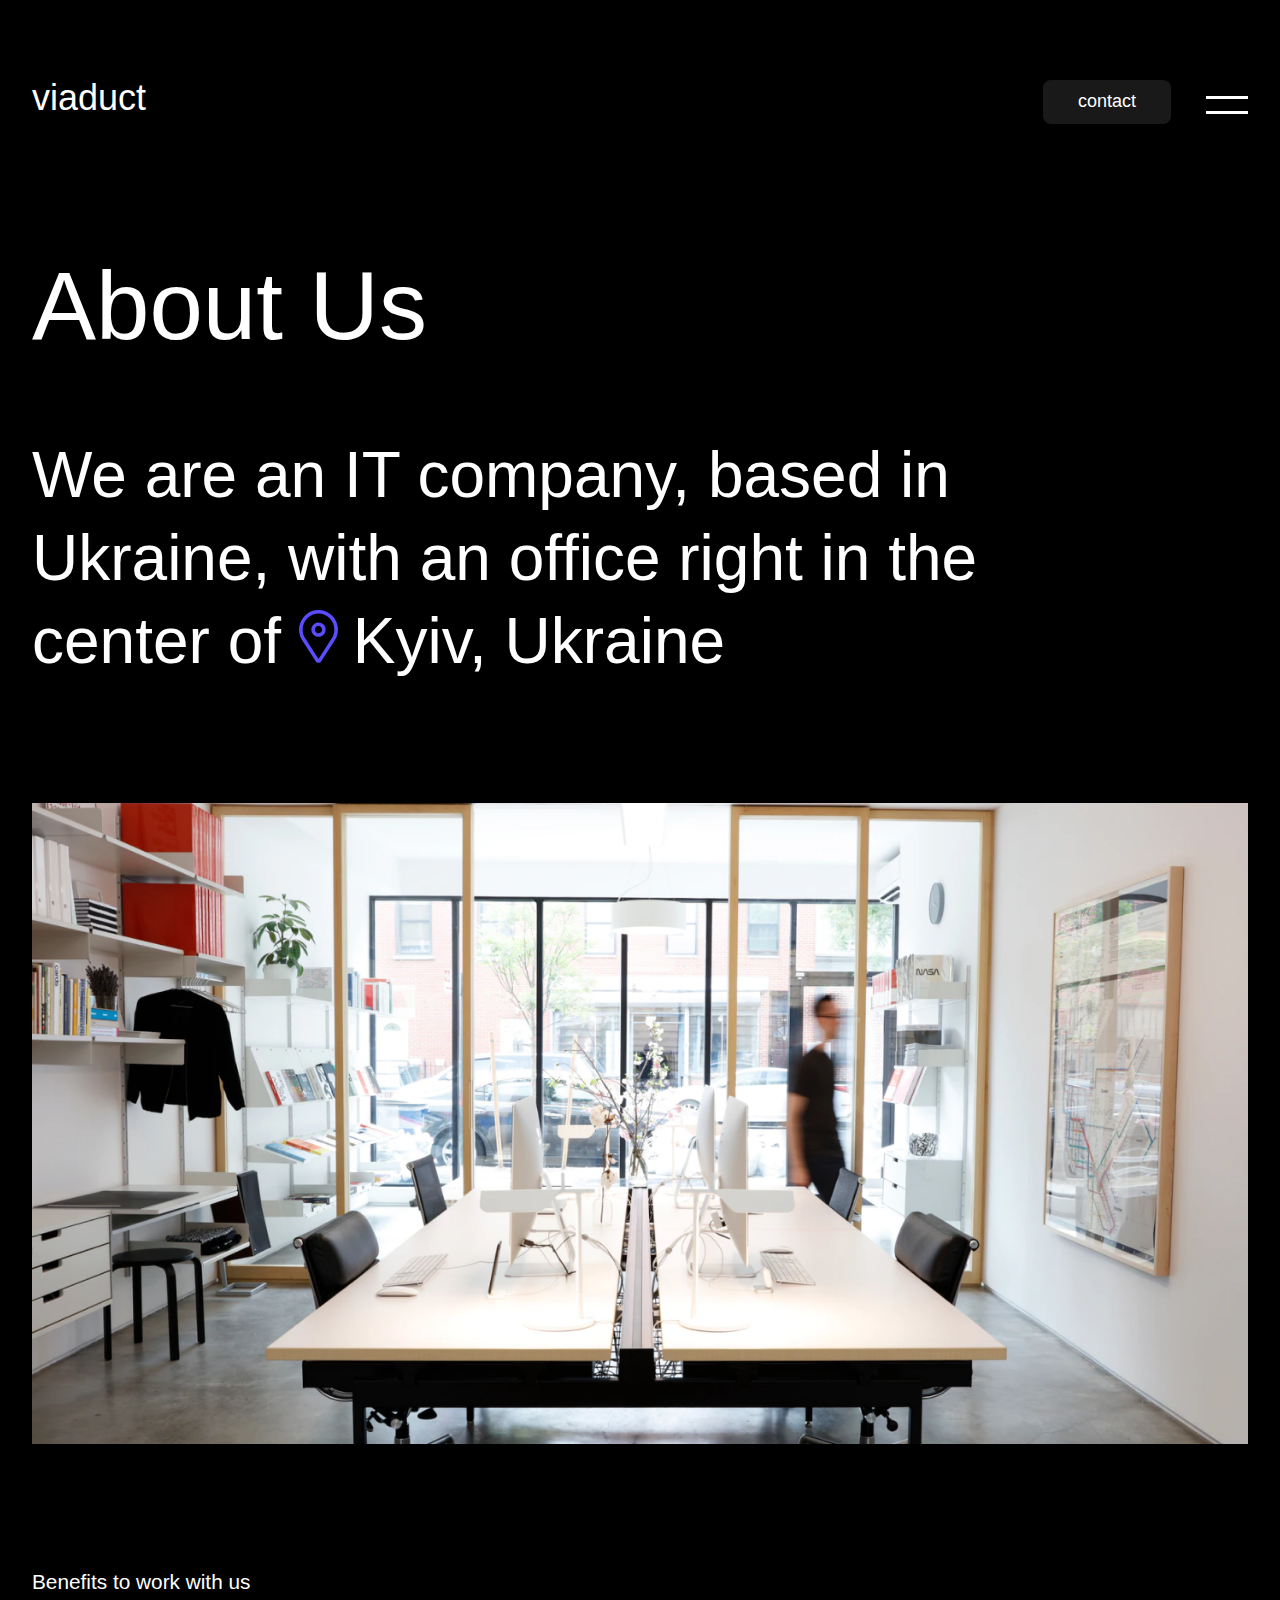
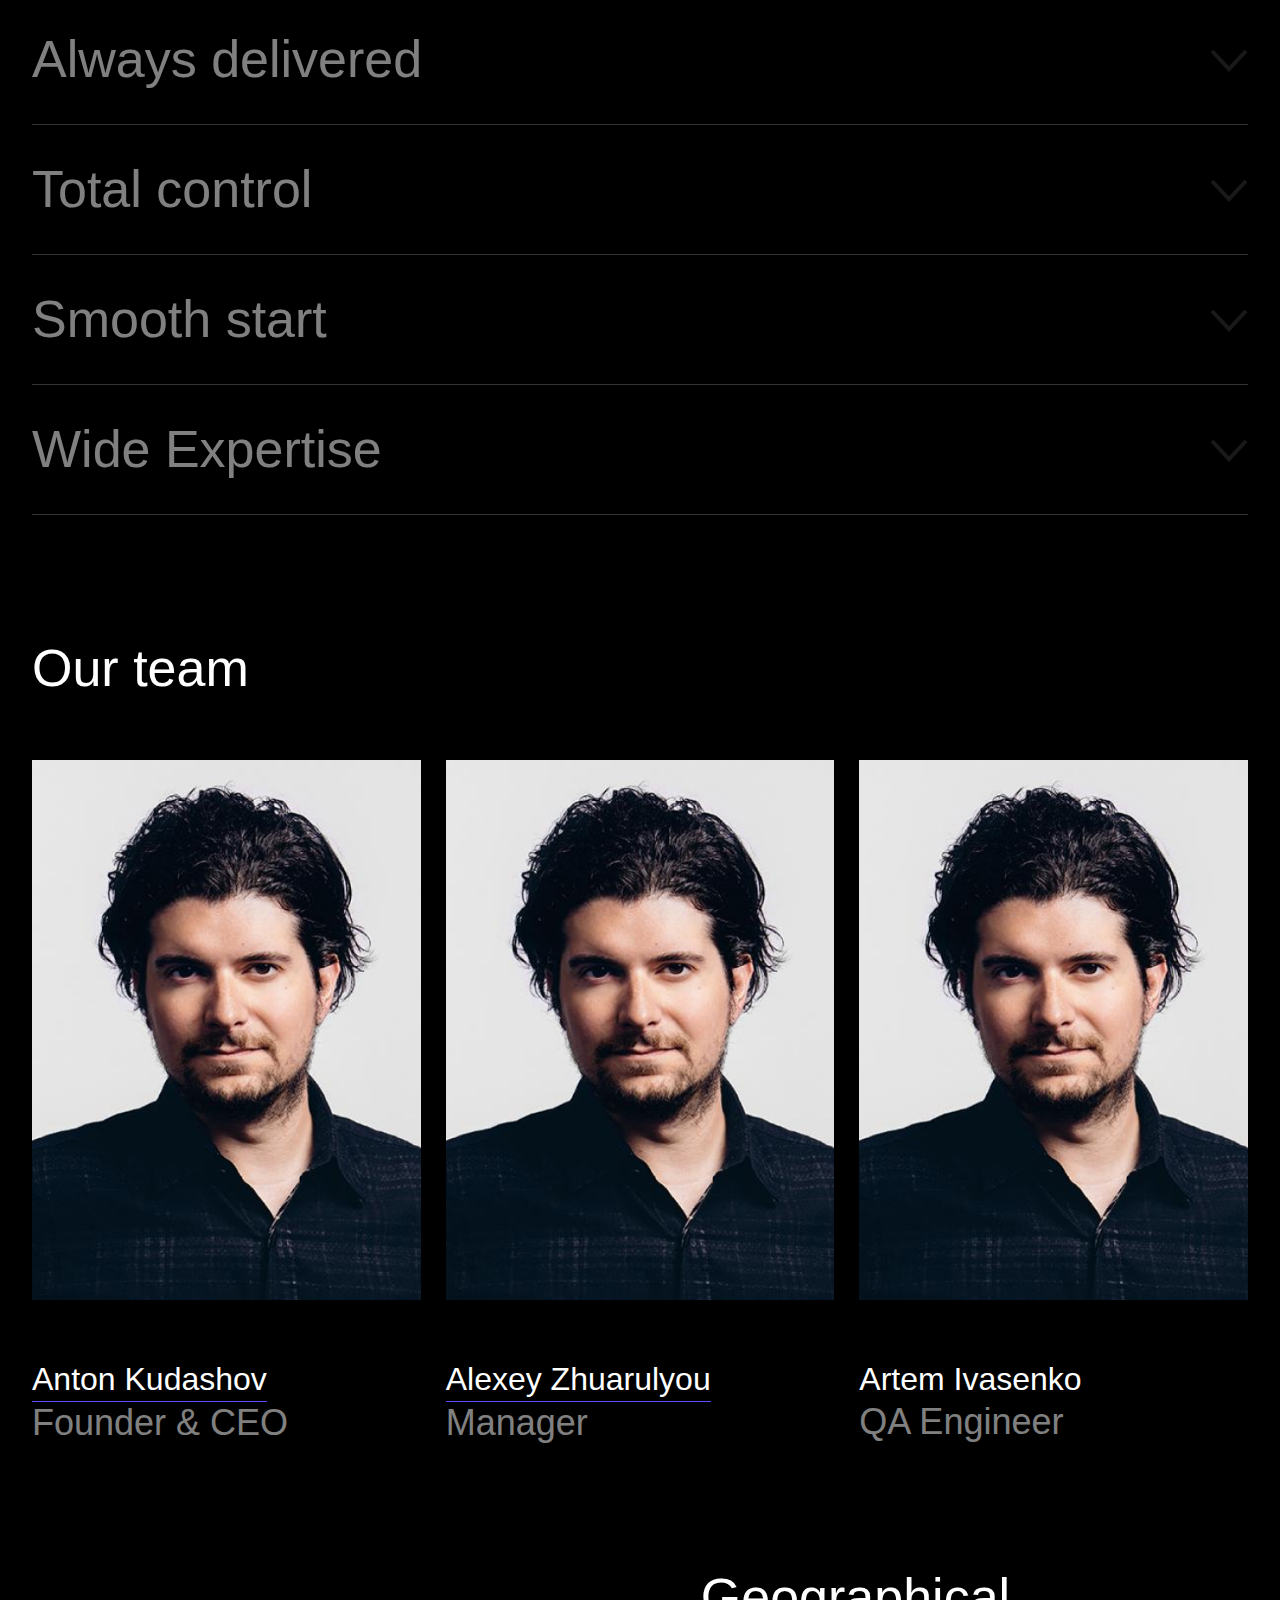
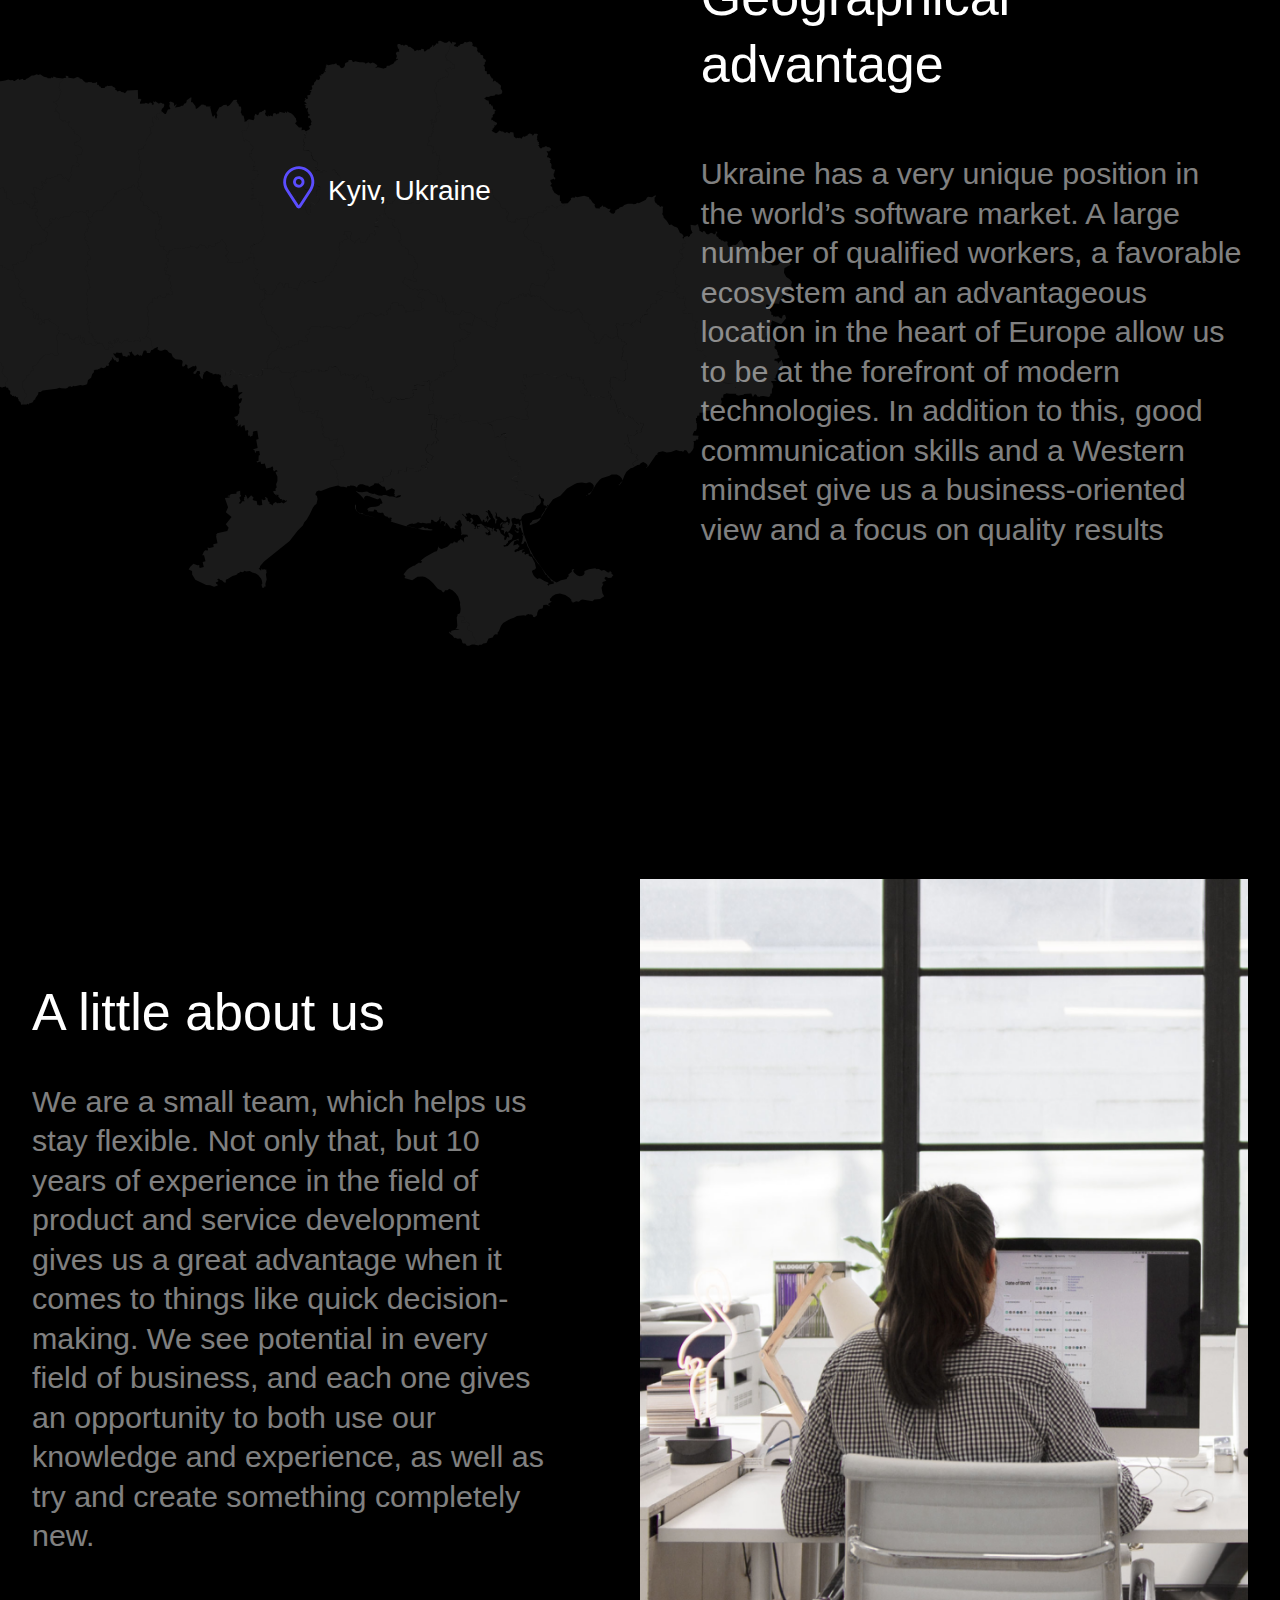
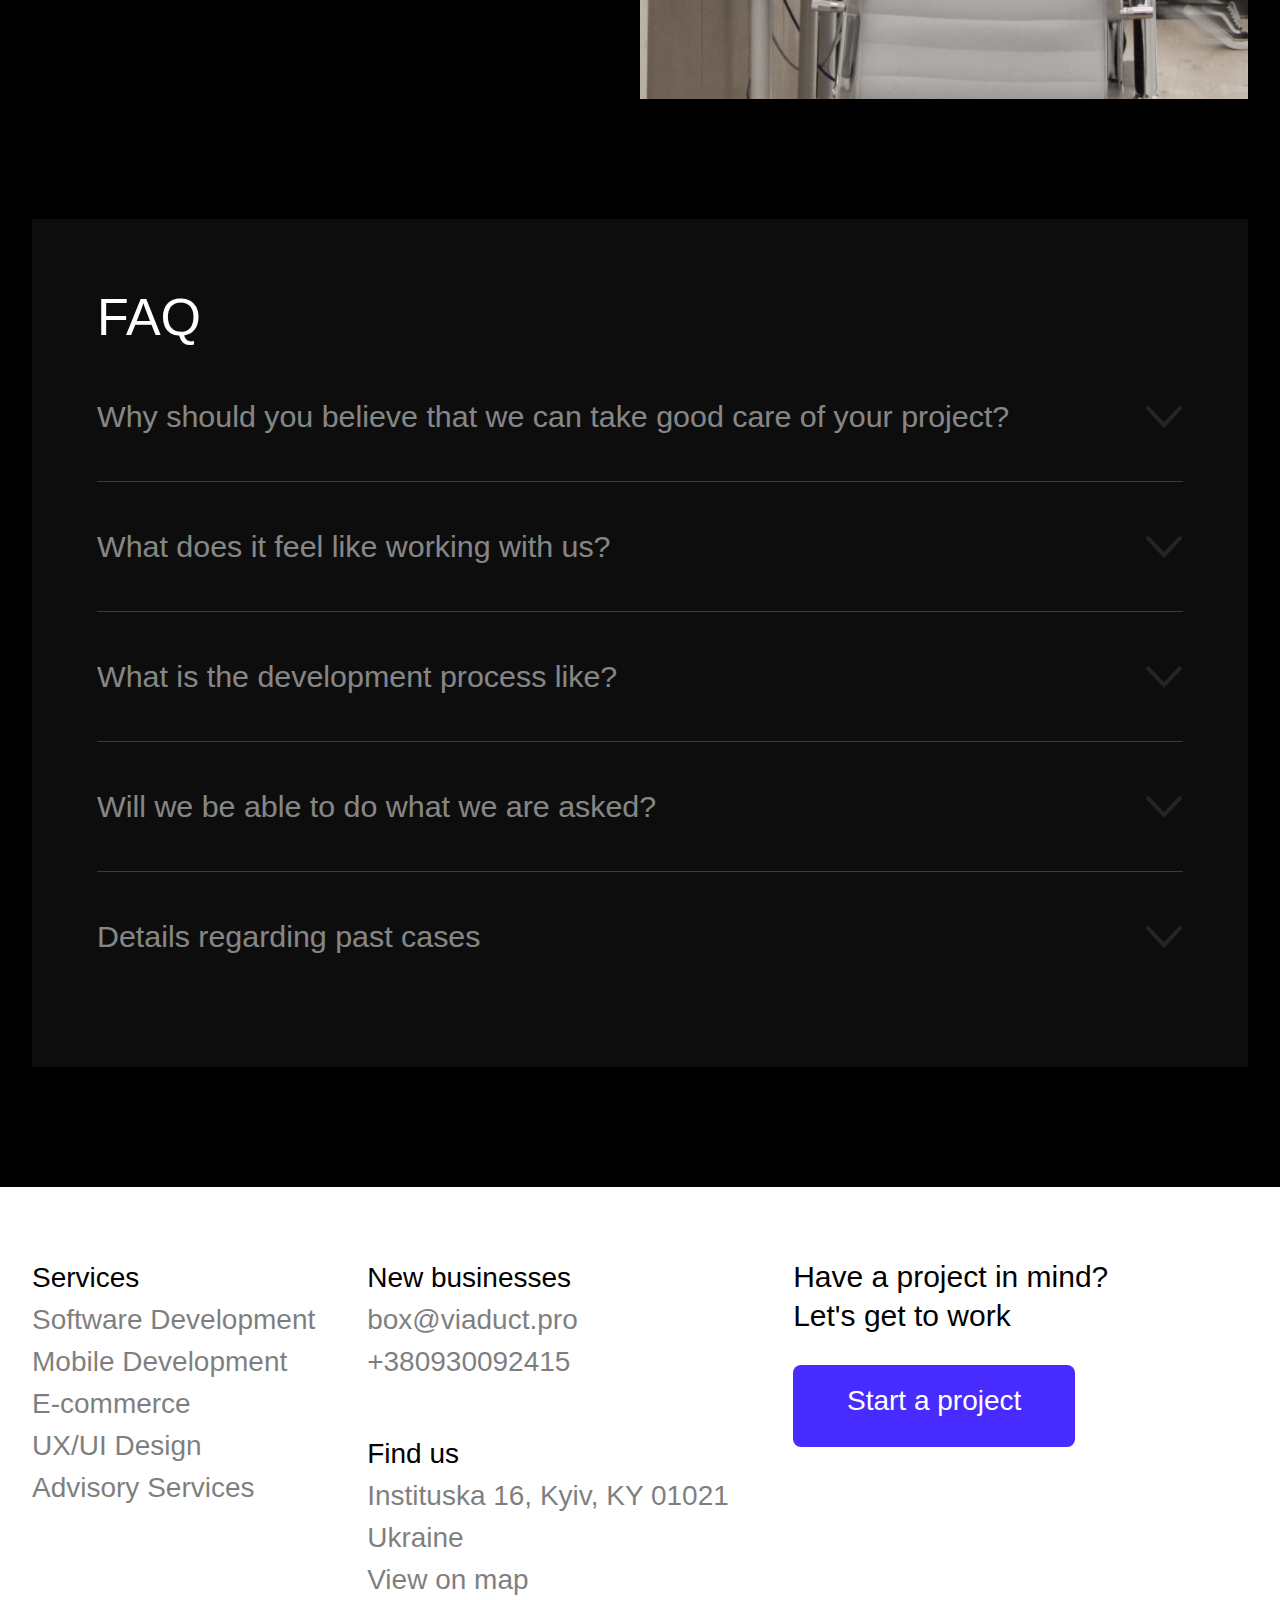
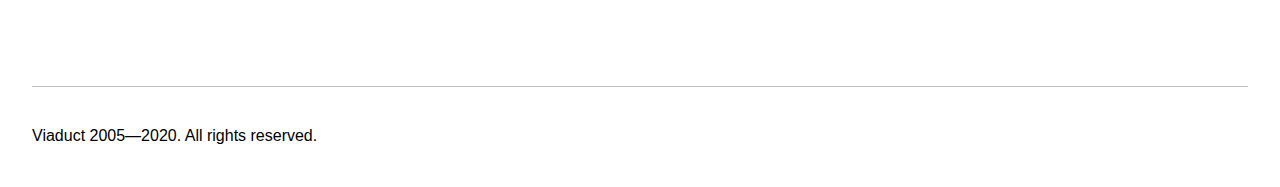
==== commit e4c20a0e: "banch of fixes" ====
--- a/pages/about-us.html
+++ b/pages/about-us.html
@@ -111,11 +111,7 @@
         <h2 class="ourTeam_title">Our team</h2>
         <ul class="ourTeam_list">
           <li class="ourTeam_list_item">
-            <a
-              href="./textLongRead.html"
-              target="_blank"
-              rel="noopener noreferrer"
-            >
+            <a href="./textLongRead.html" rel="noopener noreferrer">
               <div class="member_img_wrapper">
                 <img
                   src="../images/about-us/teamImage.png"
@@ -128,7 +124,7 @@
             >
           </li>
           <li class="ourTeam_list_item">
-            <a href="http://" target="_blank" rel="noopener noreferrer">
+            <a href="http://" rel="noopener noreferrer">
               <div class="member_img_wrapper">
                 <img
                   src="../images/about-us/teamImage.png"
@@ -141,7 +137,7 @@
             >
           </li>
           <li class="ourTeam_list_item">
-            <a href="http://" target="_blank" rel="noopener noreferrer"
+            <a href="http://" rel="noopener noreferrer"
               ><div class="member_img_wrapper">
                 <img
                   src="../images/about-us/teamImage.png"
@@ -416,7 +412,6 @@
               <a
                 class="map_link"
                 href="https://www.google.com/maps/place/Vulytsya+Instytut%C2%B7s%CA%B9ka,+16,+Kyiv,+02000/@50.4460637,30.534326,18z/data=!4m5!3m4!1s0x40d4ce5348f08ba9:0xa2a2da36cc5881f0!8m2!3d50.4461853!4d30.5323143"
-                target="_blank"
               >
                 View on map</a
               >
--- a/styles/home.css
+++ b/styles/home.css
@@ -181,6 +181,7 @@
   display: flex;
   width: 1420px;
   margin: 0 auto;
+  opacity: 0;
 }
 .dropdown_menu-social {
   width: 1420px;
@@ -214,6 +215,10 @@
 .open_dropdown {
   padding: 230px 0 80px 0;
   height: 75vh;
+}
+.open_dropdown .dropdown_menu-wrapper {
+  opacity: 1;
+  transition: 30ms linear all;
 }
 footer {
   background-color: #fff;
@@ -300,7 +305,6 @@
   max-width: 1136px;
   width: 100%;
   max-height: 635px;
-  height: 65vh;
   background-image: url(../images/sliderImages/slideBG.png);
   background-position: center;
   background-repeat: no-repeat;
@@ -462,7 +466,6 @@
   width: 100%;
   display: flex;
   flex-wrap: wrap;
-  justify-content: space-between;
 }
 .image_wrapper {
   width: 455px;
@@ -636,3 +639,7 @@
 .slick-slide {
   outline: none;
 }
+.partner_logos-items img {
+  max-width: 100%;
+  object-fit: contain;
+}
--- a/styles/about-us.css
+++ b/styles/about-us.css
@@ -46,7 +46,7 @@
 .benefits_list_item {
   border-bottom: 1px solid rgba(255, 255, 255, 0.2);
   cursor: pointer;
-  max-height: 140px;
+  max-height: 130px;
   overflow: hidden;
   transition: 200ms linear all;
 }
--- a/styles/media.css
+++ b/styles/media.css
@@ -6,11 +6,6 @@
 }
 
 @media screen and (max-width: 1800px) {
-  main,
-  .rights_wrapper,
-  .all_projects {
-    max-width: 100%;
-  }
   .footer_content-wrapper,
   .rights_wrapper,
   .dropdown_menu-wrapper,
@@ -33,13 +28,10 @@
   .team_story {
     max-width: 100%;
   }
-  .home_slider {
-    display: none;
+
+  .testimonial_members-item {
+    width: 450px;
     max-width: 95%;
-  }
-  .testimonial_members-item {
-    max-width: 450px;
-    width: 100%;
   }
 
   /* long read */
@@ -62,7 +54,10 @@
 
 @media screen and (max-width: 1620px) {
   /* home page */
-
+  .home_slider {
+    display: none;
+    max-width: 95%;
+  }
   .mainpage_header {
     background-size: contain;
   }
@@ -117,9 +112,15 @@
   .main_menu a {
     font-size: 56px;
   }
+  .mainpage_header {
+    background-position: 0 25%;
+  }
   .company_moto {
     margin-top: 160px;
     margin-bottom: 50px;
+  }
+  .mainpage_header {
+    min-height: 80vh;
   }
   .service_list-item {
     height: 120px;
@@ -372,10 +373,6 @@
     max-width: 600px;
   }
 
-  .faq_list_items {
-    max-height: 80px;
-    padding: 20px 0;
-  }
   .faq_question {
     margin-bottom: 25px;
     font-size: 26px;
@@ -448,6 +445,17 @@
   }
 
   /* home page */
+  .moto_section {
+    padding-top: 60px;
+  }
+  .company_moto {
+    margin-bottom: 50px;
+    margin-top: 0;
+  }
+  .mainpage_header {
+    min-height: 50vh;
+    max-height: 55vh;
+  }
   .services_section,
   .parter_section,
   .home_slider,
@@ -516,10 +524,7 @@
   .about_hero_descr {
     font-size: 3rem;
   }
-  .benefits_list_item {
-    max-height: 80px;
-    padding: 20px 0;
-  }
+
   .benefits_list_item.active {
     max-height: 600px;
   }
@@ -656,7 +661,6 @@
   }
   .company_moto {
     margin-top: 60px;
-    margin-bottom: 10px;
     font-size: 36px;
     line-height: 44px;
   }
@@ -1143,12 +1147,16 @@
     font-size: 16px;
     line-height: 24px;
   }
+  .mainpage_header {
+    max-height: 45vh;
+  }
 }
 
 @media screen and (max-width: 576px) {
   .video_content {
     height: 240px;
   }
+
   .techno_item {
     width: 100%;
   }
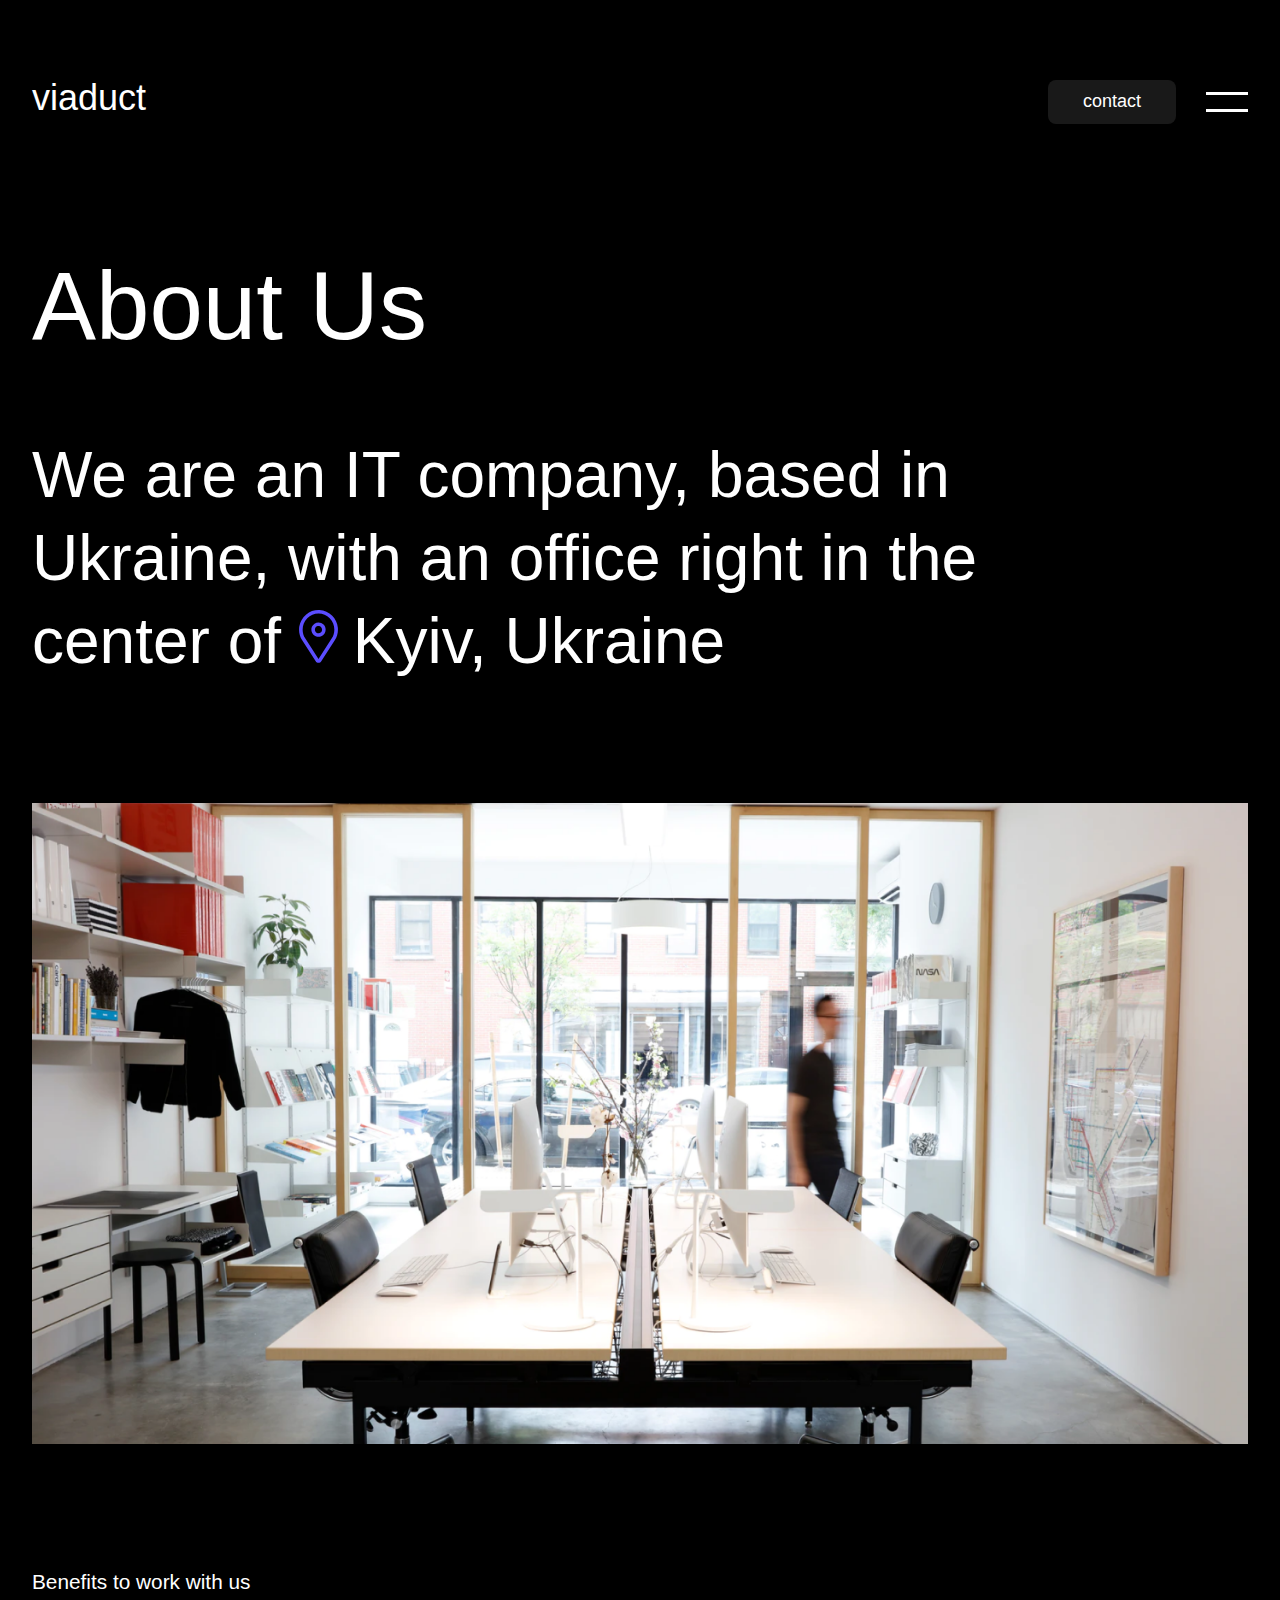
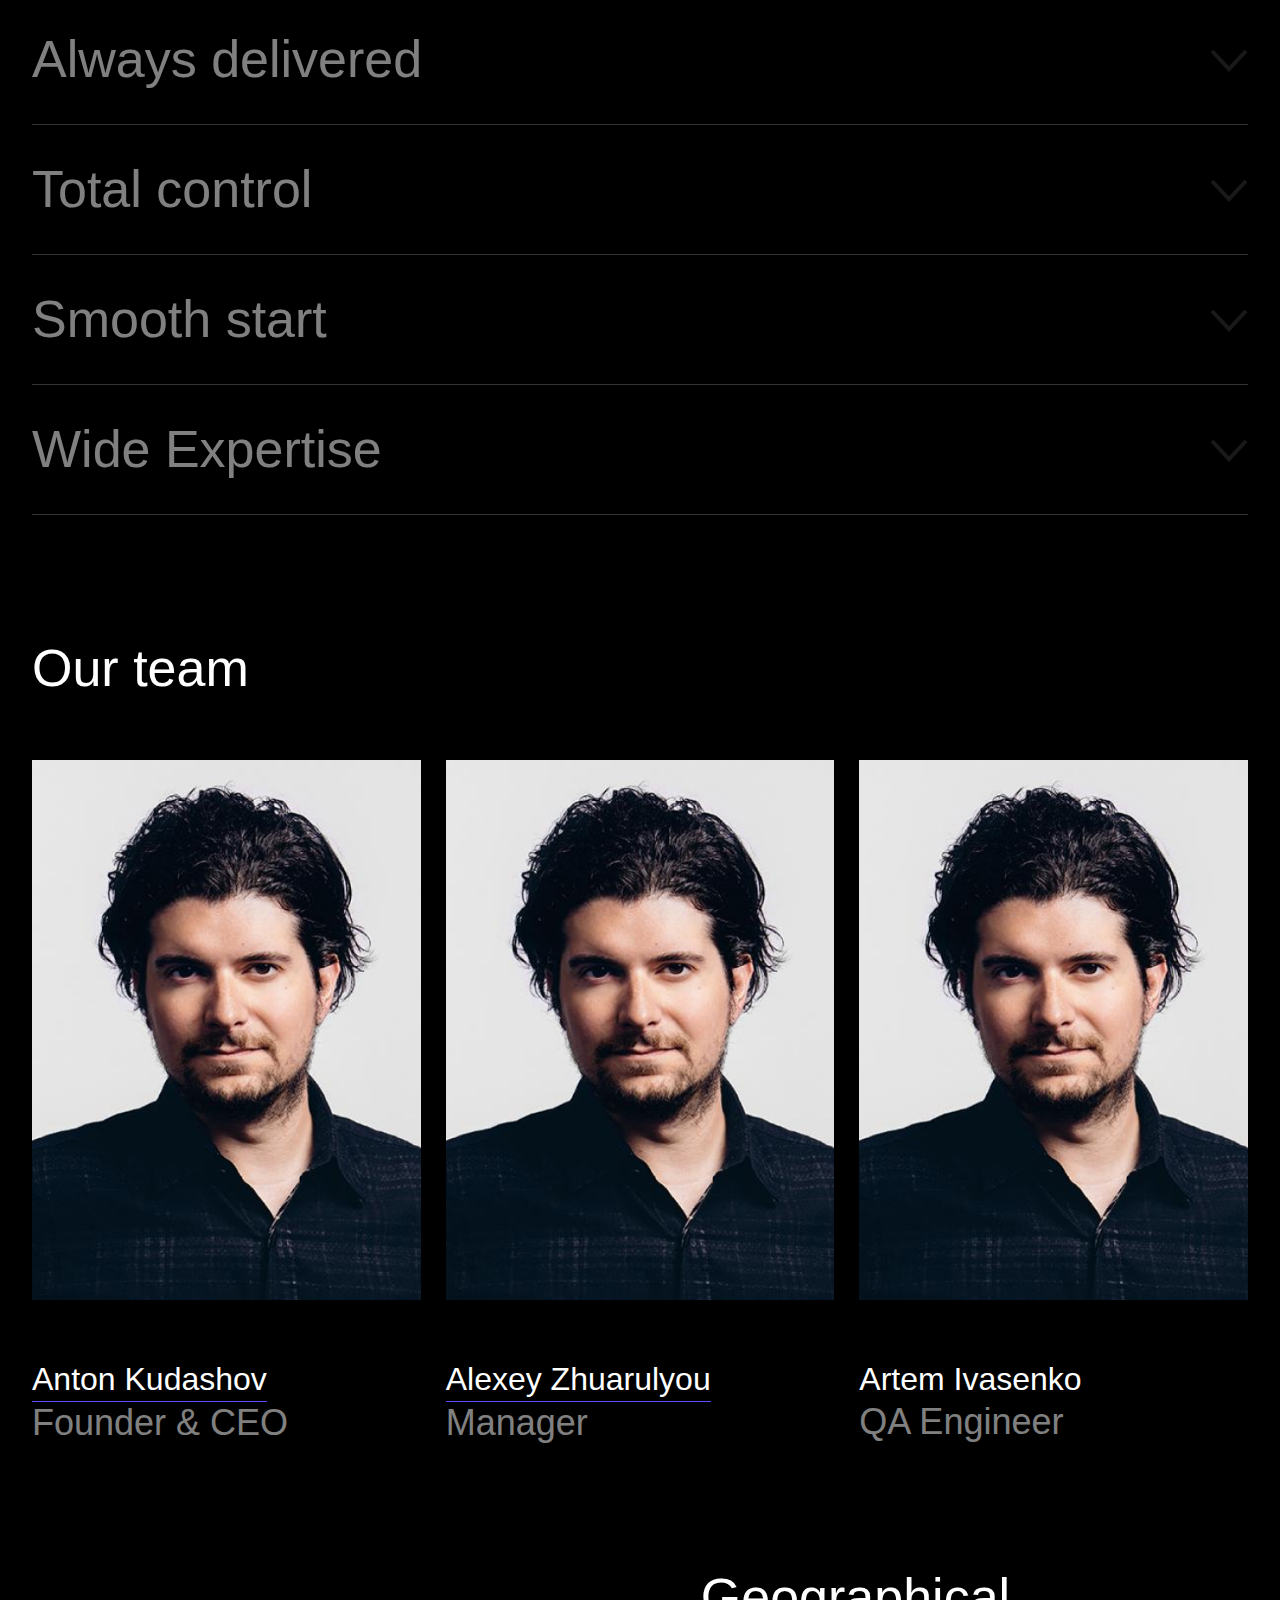
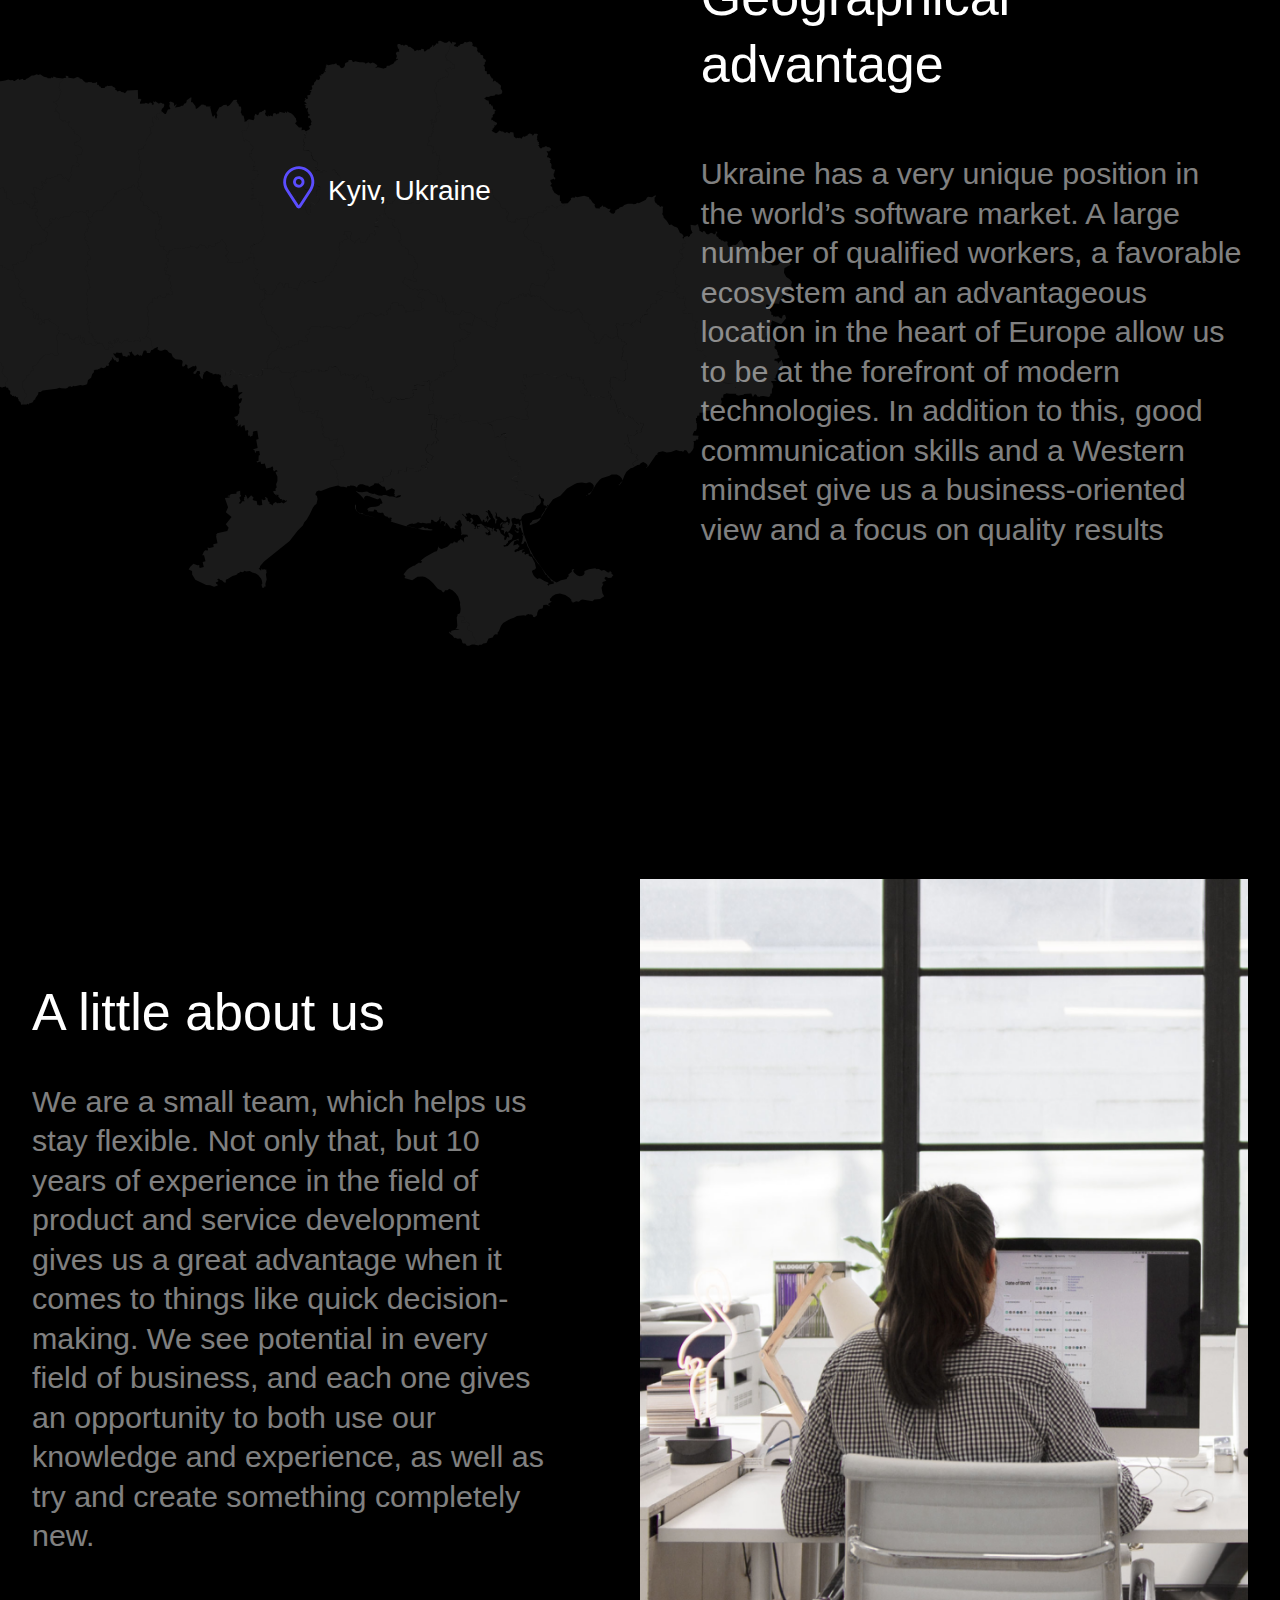
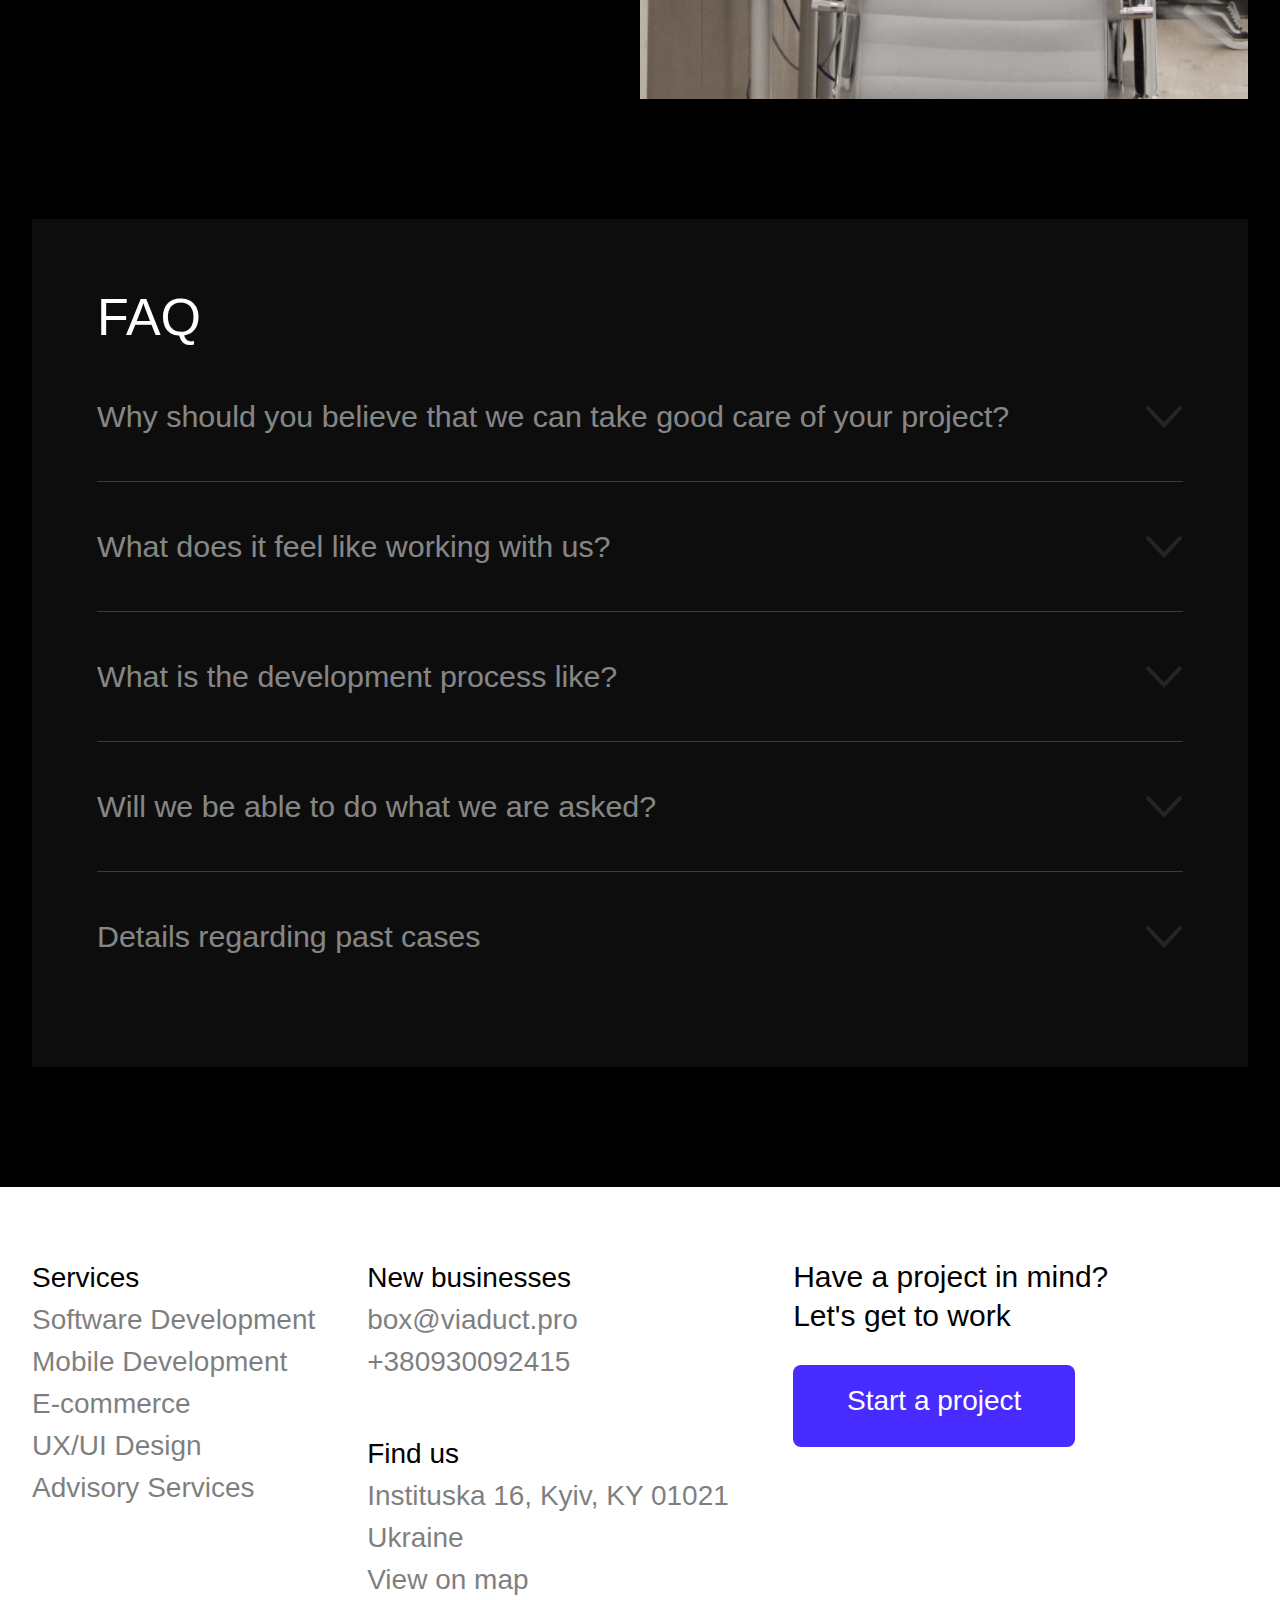
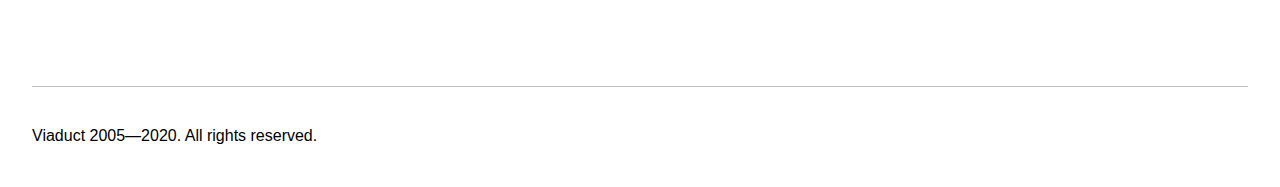
==== commit 28a21fec: "FIX: link locations" ====
--- a/pages/about-us.html
+++ b/pages/about-us.html
@@ -15,7 +15,7 @@
         <ul class="main_menu">
           <li><a href="./about-us.html">About Us</a></li>
           <li><a href="./projects.html">Our Projects</a></li>
-          <li><a href="">Contacts</a></li>
+          <li><a href="./contact-us.html">Contacts</a></li>
         </ul>
 
         <ul class="secodary_menu">
@@ -84,11 +84,25 @@
         <ul class="benefits_list">
           <li class="benefits_list_item">
             <h2>Always delivered</h2>
-            <p></p>
+            <p>
+              We understand that our clients are busy people. To start working
+              we simply need one sentence, our team can take it after that,
+              expand on your idea, ask some questions, prepare a project charter
+              and estimate the time and price of the MVP or the full product. If
+              you already have everything thought out, then we can conduct an
+              audit, work on additional features and integrate them
+            </p>
           </li>
           <li class="benefits_list_item">
             <h2>Total control</h2>
-            <p></p>
+            <p>
+              We understand that our clients are busy people. To start working
+              we simply need one sentence, our team can take it after that,
+              expand on your idea, ask some questions, prepare a project charter
+              and estimate the time and price of the MVP or the full product. If
+              you already have everything thought out, then we can conduct an
+              audit, work on additional features and integrate them
+            </p>
           </li>
           <li class="benefits_list_item">
             <h2>Smooth start</h2>
@@ -103,7 +117,14 @@
           </li>
           <li class="benefits_list_item">
             <h2>Wide Expertise</h2>
-            <p></p>
+            <p>
+              We understand that our clients are busy people. To start working
+              we simply need one sentence, our team can take it after that,
+              expand on your idea, ask some questions, prepare a project charter
+              and estimate the time and price of the MVP or the full product. If
+              you already have everything thought out, then we can conduct an
+              audit, work on additional features and integrate them
+            </p>
           </li>
         </ul>
       </section>
@@ -349,13 +370,27 @@
                 Why should you believe that we can take good care of your
                 project?
               </p>
-              <p class="faq_answer"></p>
+              <p class="faq_answer">
+                We understand that our clients are busy people. To start working
+                we simply need one sentence, our team can take it after that,
+                expand on your idea, ask some questions, prepare a project
+                charter and estimate the time and price of the MVP or the full
+                product. If you already have everything thought out, then we can
+                conduct an audit, work on additional features and integrate them
+              </p>
             </li>
             <li class="faq_list_items">
               <p class="faq_question">
                 What does it feel like working with us?
               </p>
-              <p class="faq_answer"></p>
+              <p class="faq_answer">
+                We understand that our clients are busy people. To start working
+                we simply need one sentence, our team can take it after that,
+                expand on your idea, ask some questions, prepare a project
+                charter and estimate the time and price of the MVP or the full
+                product. If you already have everything thought out, then we can
+                conduct an audit, work on additional features and integrate them
+              </p>
             </li>
             <li class="faq_list_items">
               <p class="faq_question">What is the development process like?</p>
@@ -372,11 +407,25 @@
               <p class="faq_question">
                 Will we be able to do what we are asked?
               </p>
-              <p class="faq_answer"></p>
+              <p class="faq_answer">
+                We understand that our clients are busy people. To start working
+                we simply need one sentence, our team can take it after that,
+                expand on your idea, ask some questions, prepare a project
+                charter and estimate the time and price of the MVP or the full
+                product. If you already have everything thought out, then we can
+                conduct an audit, work on additional features and integrate them
+              </p>
             </li>
             <li class="faq_list_items">
               <p class="faq_question">Details regarding past cases</p>
-              <p class="faq_answer"></p>
+              <p class="faq_answer">
+                We understand that our clients are busy people. To start working
+                we simply need one sentence, our team can take it after that,
+                expand on your idea, ask some questions, prepare a project
+                charter and estimate the time and price of the MVP or the full
+                product. If you already have everything thought out, then we can
+                conduct an audit, work on additional features and integrate them
+              </p>
             </li>
           </ul>
         </div>
--- a/styles/home.css
+++ b/styles/home.css
@@ -104,6 +104,7 @@
   color: white;
   line-height: 36px;
 }
+
 .nav_contact {
   display: inline-block;
   font-size: 18px;
@@ -115,11 +116,13 @@
   border-radius: 8px;
   background: #191919;
 }
+
 .nav_item-wrapper {
   display: flex;
-  width: 205px;
-  justify-content: space-between;
-}
+  width: 200px;
+  justify-content: space-between;
+}
+
 .nav_btn {
   background: none;
   width: 42px;
@@ -127,6 +130,10 @@
   outline: none;
   cursor: pointer;
   transition: 200ms ease-out all;
+  display: flex;
+  justify-content: space-between;
+  flex-direction: column;
+  padding: 12px 0px;
 }
 
 .nav_btn:before {
--- a/styles/media.css
+++ b/styles/media.css
@@ -12,9 +12,7 @@
   .dropdown_menu-social {
     max-width: 95%;
   }
-  .nav_btn {
-    padding: 0px;
-  }
+
   .open_dropdown {
     height: auto;
   }
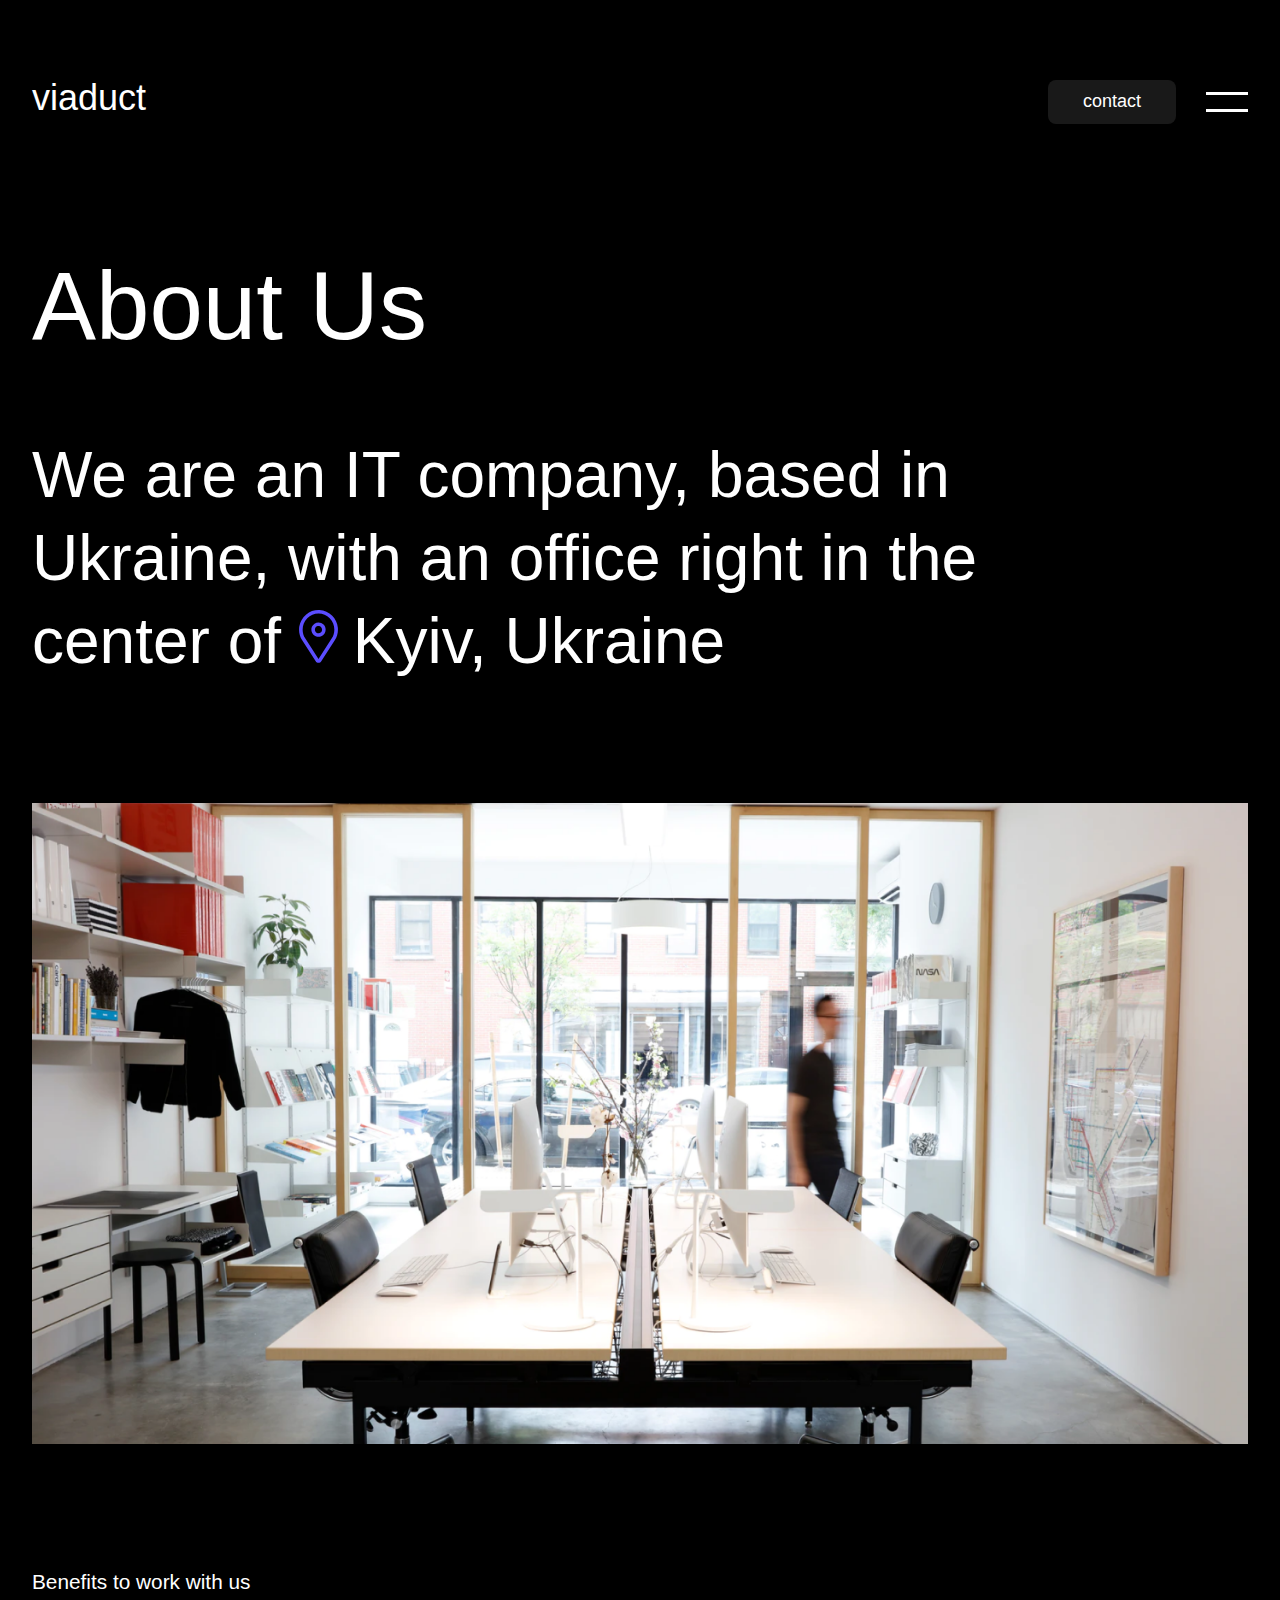
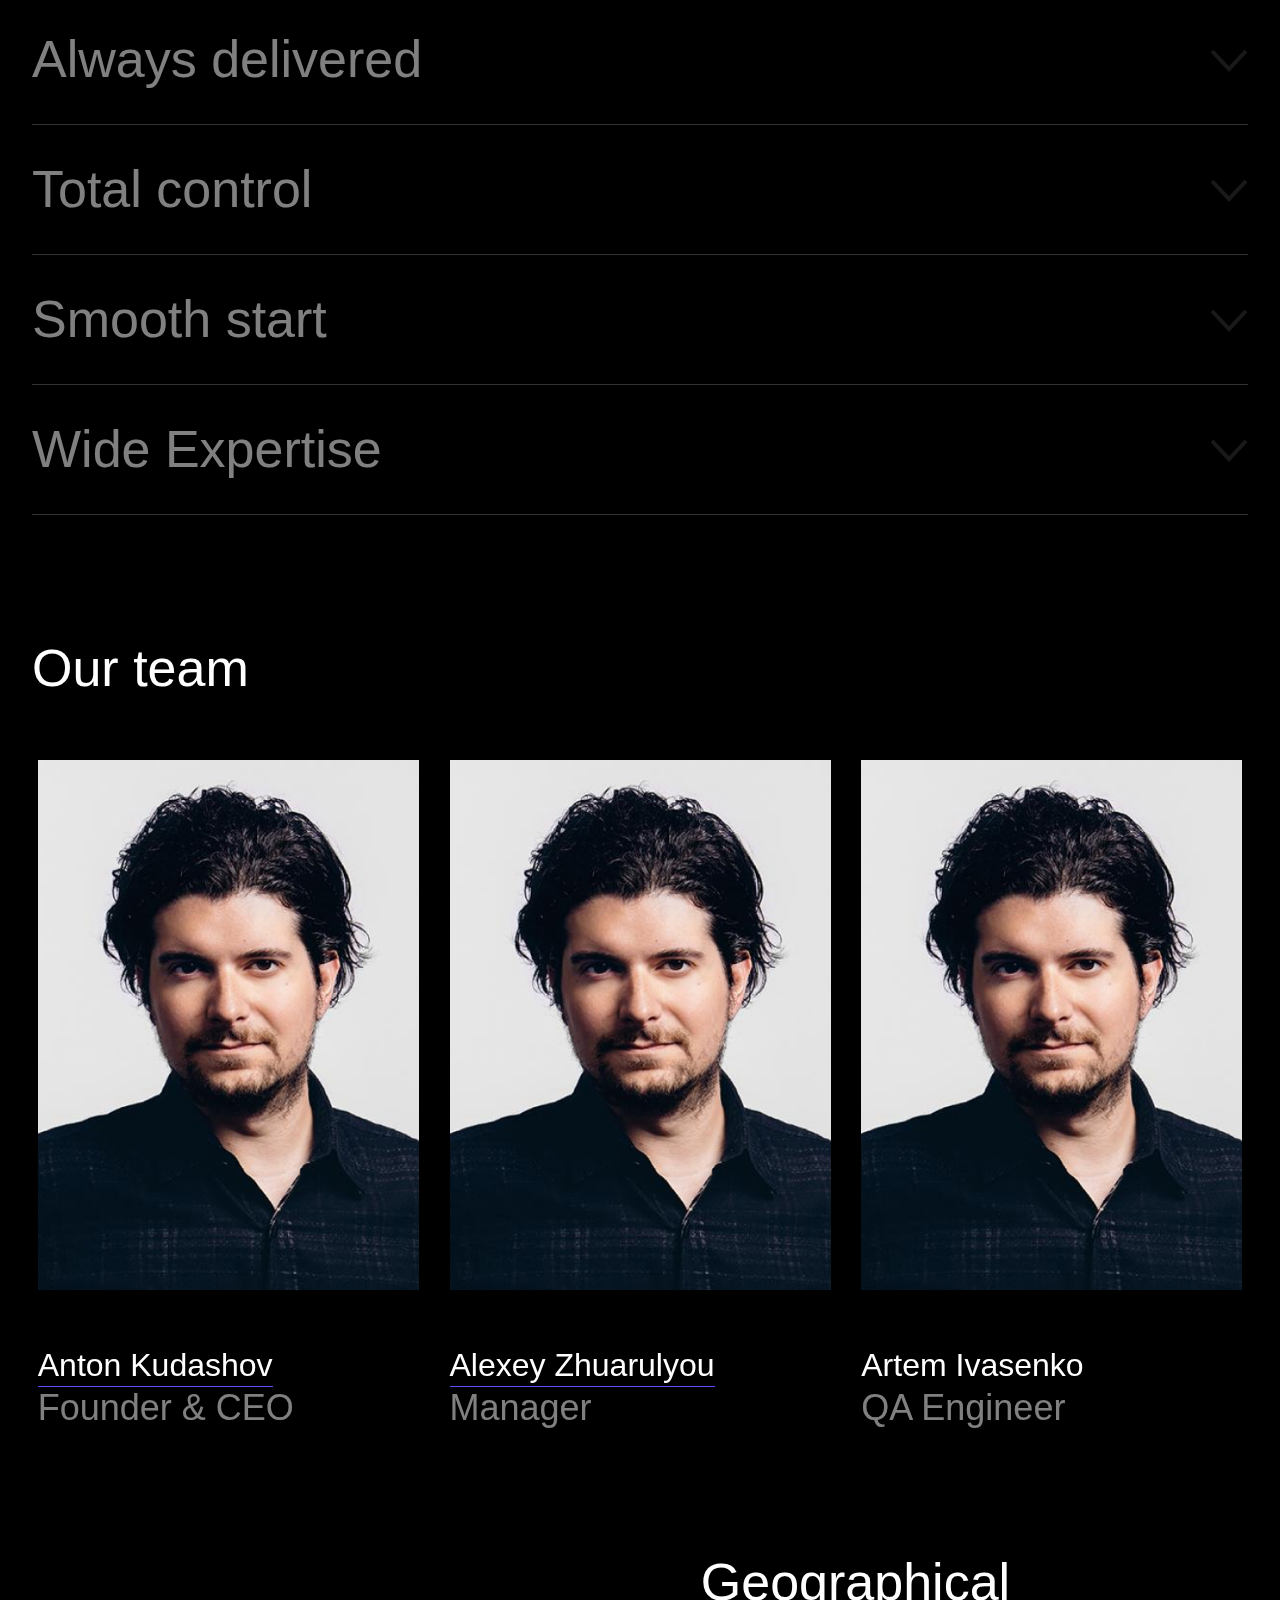
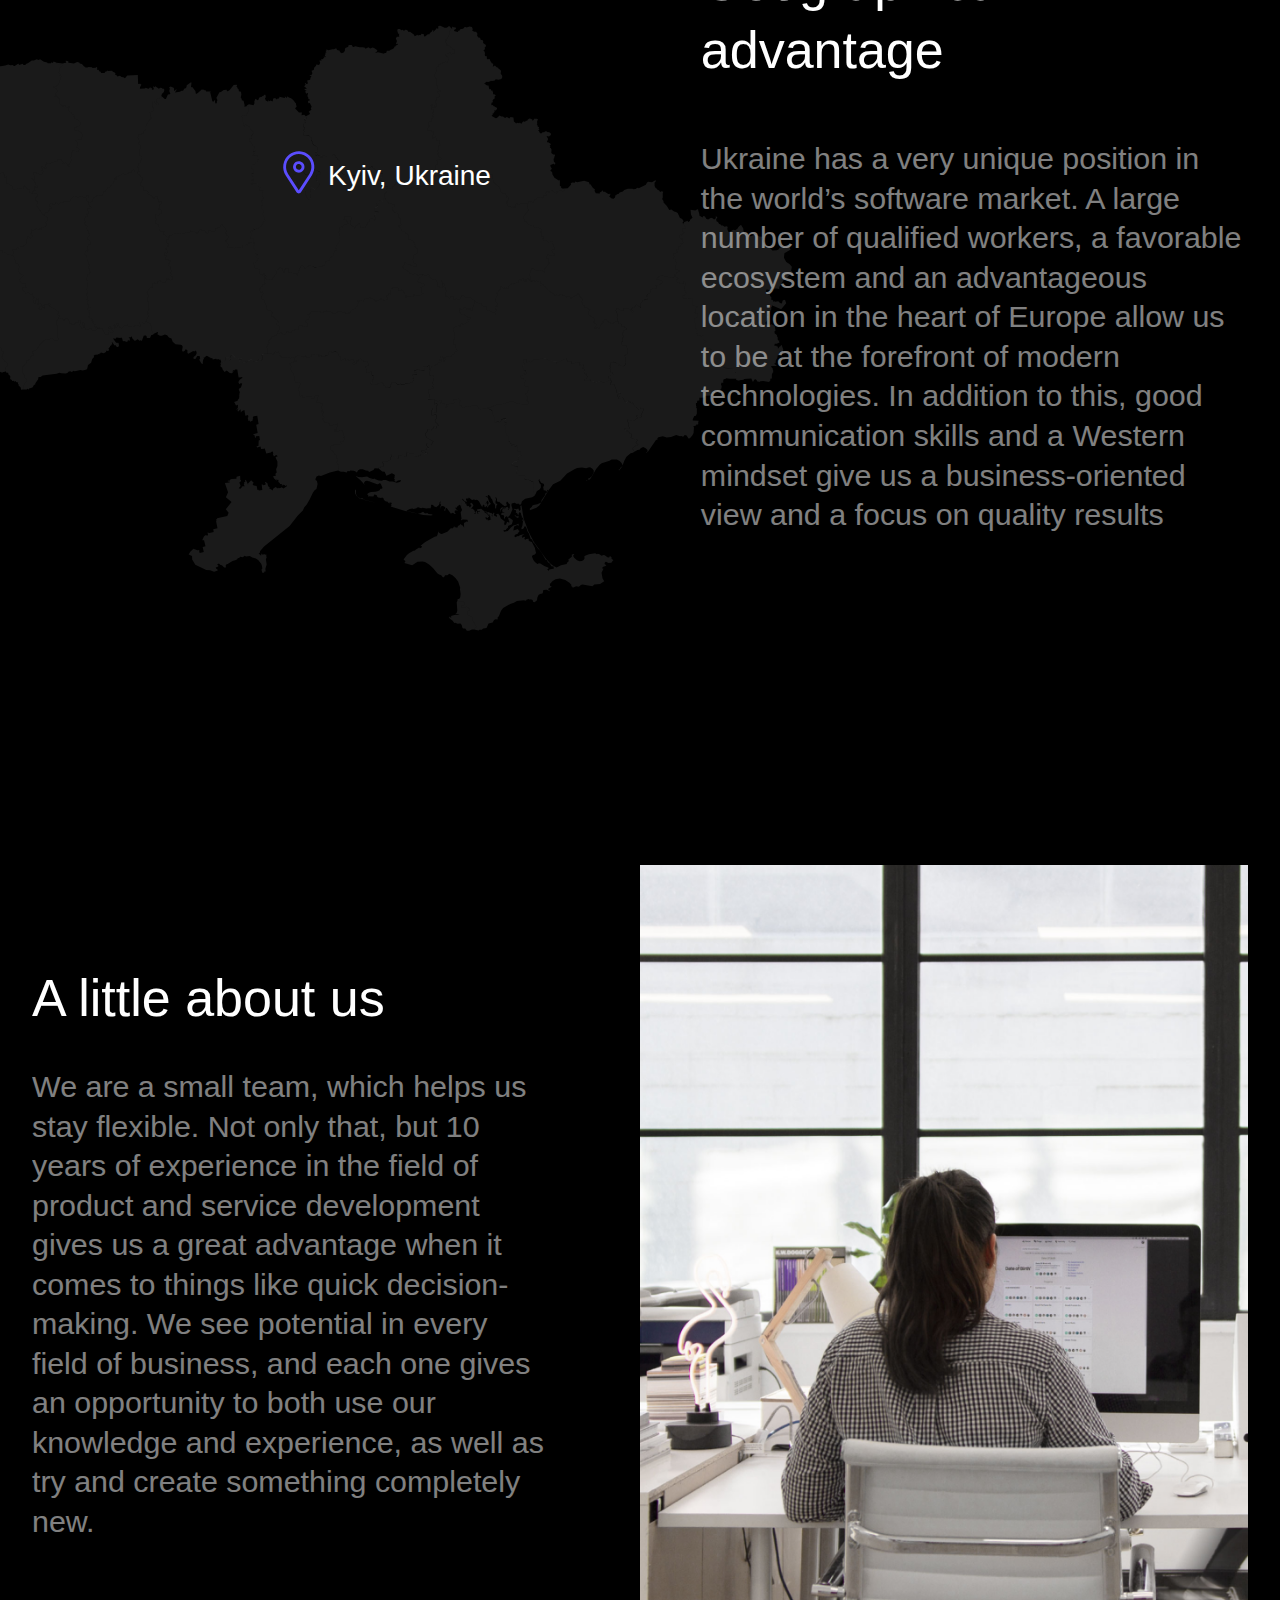
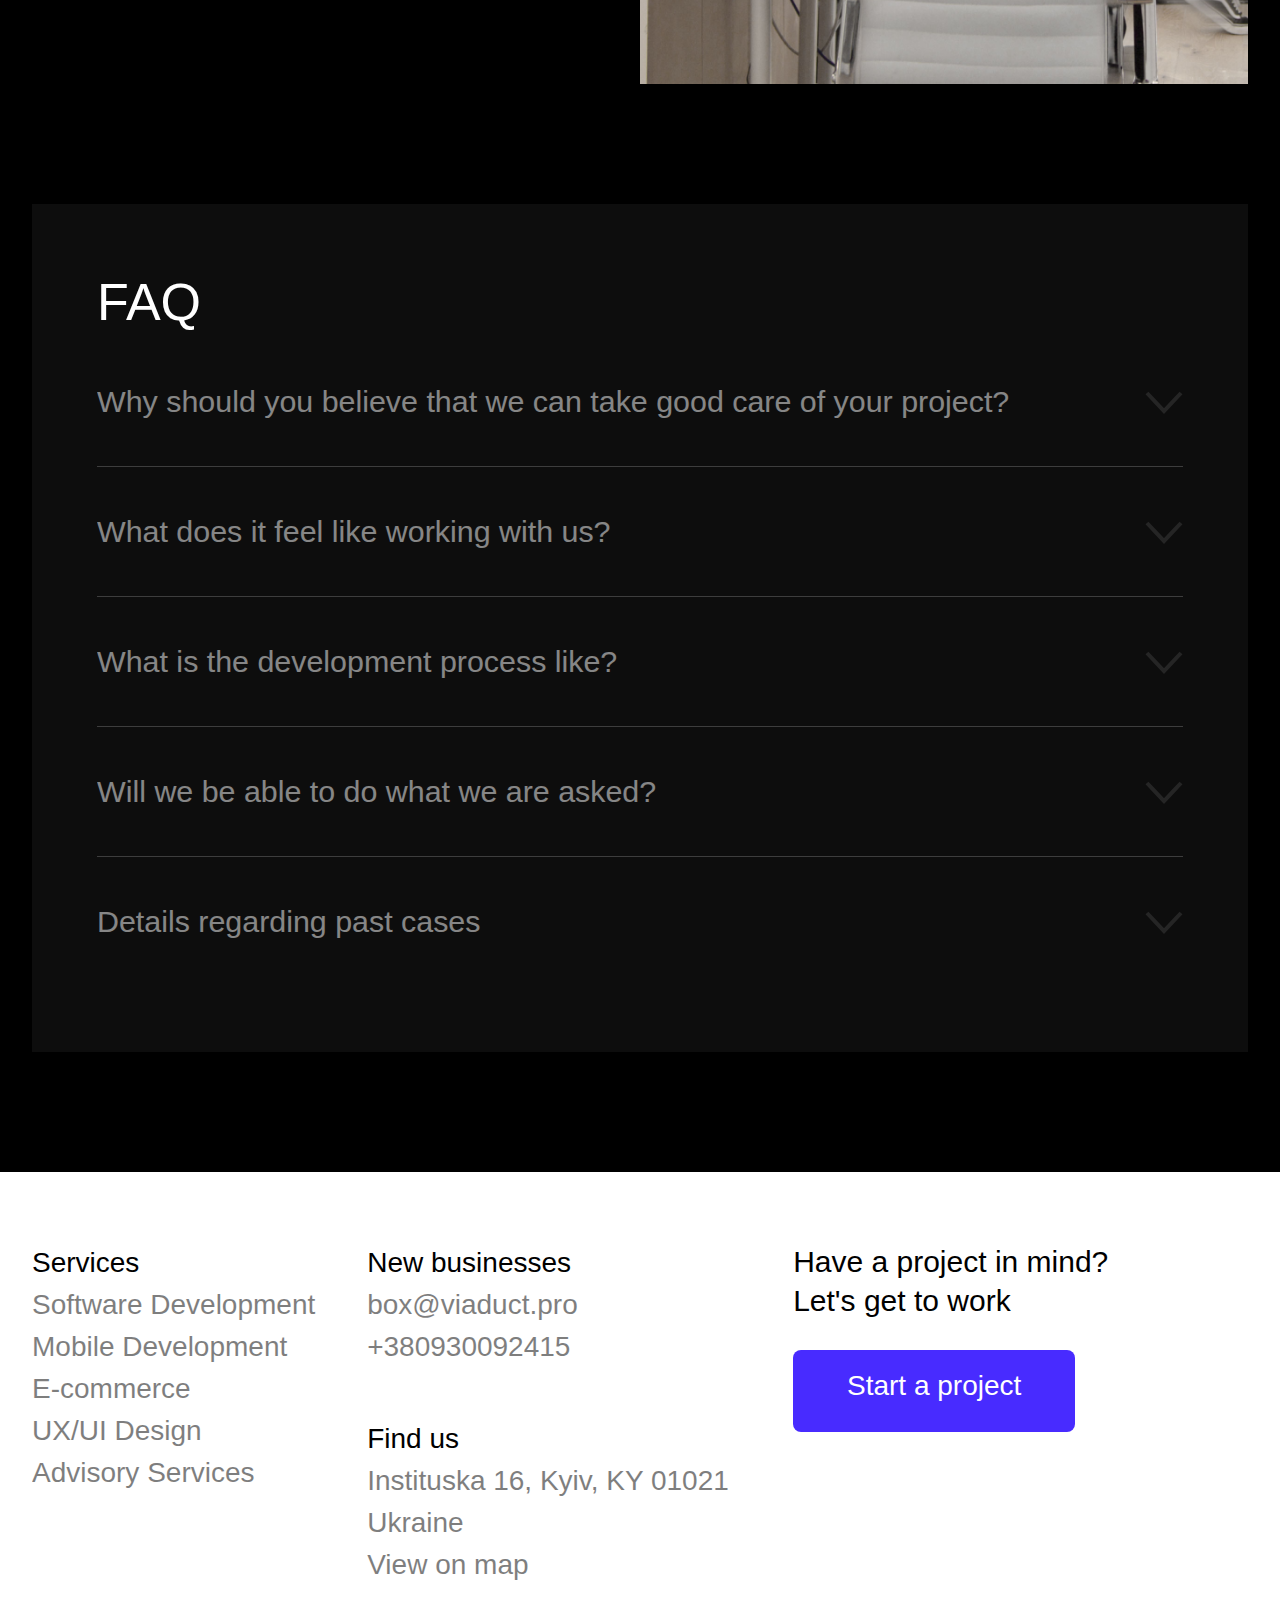
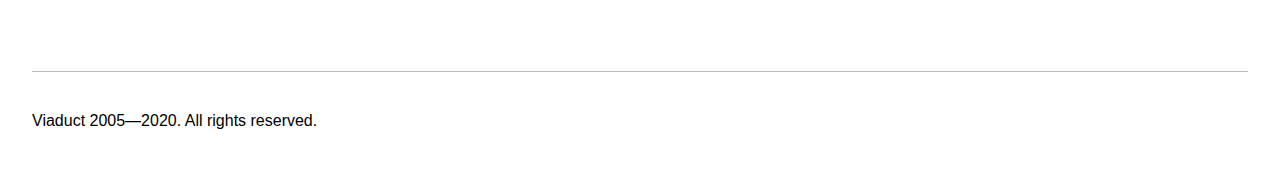
==== commit 46e3999a: "dfkgjbndfkjgfaksd" ====
--- a/pages/about-us.html
+++ b/pages/about-us.html
@@ -4,9 +4,19 @@
     <meta charset="UTF-8" />
     <meta http-equiv="X-UA-Compatible" content="IE=edge" />
     <meta name="viewport" content="width=device-width, initial-scale=1.0" />
+    <link rel="stylesheet" type="text/css" href="../slick/slick.css" />
+    <link rel="stylesheet" type="text/css" href="../slick/slick-theme.css" />
     <link rel="stylesheet" href="../styles/home.css" />
     <link rel="stylesheet" href="../styles/about-us.css" />
     <link rel="stylesheet" href="../styles/media.css" />
+    <script
+      type="text/javascript"
+      src="//code.jquery.com/jquery-1.11.0.min.js"
+    ></script>
+    <script
+      type="text/javascript"
+      src="//code.jquery.com/jquery-migrate-1.2.1.min.js"
+    ></script>
     <title>About Us</title>
   </head>
   <body>
@@ -145,7 +155,7 @@
             >
           </li>
           <li class="ourTeam_list_item">
-            <a href="http://" rel="noopener noreferrer">
+            <a href="#" rel="noopener noreferrer">
               <div class="member_img_wrapper">
                 <img
                   src="../images/about-us/teamImage.png"
@@ -158,7 +168,7 @@
             >
           </li>
           <li class="ourTeam_list_item">
-            <a href="http://" rel="noopener noreferrer"
+            <a href="#" rel="noopener noreferrer"
               ><div class="member_img_wrapper">
                 <img
                   src="../images/about-us/teamImage.png"
@@ -495,6 +505,45 @@
         </ul>
       </div>
     </footer>
+    <script type="text/javascript">
+      jQuery(document).ready(function () {
+        jQuery(".ourTeam_list").slick({
+          slidesToShow: 3,
+          slidesToScroll: 1,
+          autoplay: false,
+          autoplaySpeed: 2000,
+          dots: true,
+          arrows: false,
+          infinite: true,
+          responsive: [
+            {
+              breakpoint: 992,
+              settings: {
+                slidesToShow: 2,
+                slidesToScroll: 2,
+                infinite: true,
+                dots: true,
+              },
+            },
+            {
+              breakpoint: 600,
+              settings: {
+                slidesToShow: 2,
+                slidesToScroll: 1,
+              },
+            },
+            {
+              breakpoint: 480,
+              settings: {
+                slidesToShow: 1,
+                slidesToScroll: 1,
+              },
+            },
+          ],
+        });
+      });
+    </script>
+    <script type="text/javascript" src="../slick/slick.min.js"></script>
     <script src="../scripts/dropdown_menu.js"></script>
     <script src="../scripts/aboutUsOpener.js"></script>
   </body>
--- a/styles/home.css
+++ b/styles/home.css
@@ -54,6 +54,9 @@
    */
 }
 main {
+  margin: 0 auto;
+}
+main section {
   max-width: 1420px;
   width: 95%;
   margin: 0 auto;
@@ -121,6 +124,7 @@
   display: flex;
   width: 200px;
   justify-content: space-between;
+  align-items: center;
 }
 
 .nav_btn {
@@ -131,9 +135,10 @@
   cursor: pointer;
   transition: 200ms ease-out all;
   display: flex;
-  justify-content: space-between;
-  flex-direction: column;
-  padding: 12px 0px;
+  height: 34px;
+  justify-content: space-around;
+  flex-direction: column;
+  padding: 0px;
 }
 
 .nav_btn:before {
@@ -156,7 +161,7 @@
   transform: translateY(-8px) rotate(45deg);
 }
 .open_menu:before {
-  transform: translateY(8px) rotate(-45deg);
+  transform: translateY(9px) rotate(-45deg);
 }
 
 .footer_content-wrapper {
@@ -271,11 +276,11 @@
 }
 .services_section {
   margin: 0 auto;
-  margin-bottom: 200px;
-  width: 1420px;
+  margin-bottom: 150px;
 }
 .home_slider {
-  width: 1420px;
+  max-width: 100%;
+  width: 100%;
   margin: 0 auto;
   margin-bottom: 220px;
 }
@@ -286,23 +291,34 @@
   width: -webkit-max-content;
   width: -moz-max-content;
   width: max-content;
-  transition: 500ms ease-out all;
-  height: 665px;
+  transition: 350ms ease-out all;
+  height: 75vh;
+  margin-bottom: 35px;
 }
 body {
   overflow-x: hidden;
-}
-
+  position: relative;
+}
+body main section {
+  max-width: 95%;
+  width: 1420px;
+}
 .slider_wrapper {
   position: relative;
   margin: 0 auto;
   scroll-behavior: smooth;
 }
-
+.slider_borders {
+  width: 1420px;
+  max-width: 95%;
+  margin: 0 auto;
+}
 .view_port {
   position: -webkit-sticky;
   position: sticky;
   top: 18%;
+  overflow-x: hidden;
+  width: 100%;
   transition: 400ms ease-out all;
 }
 .slider_item {
@@ -311,7 +327,8 @@
   justify-content: space-around;
   max-width: 1136px;
   width: 100%;
-  max-height: 635px;
+  height: 100%;
+  background-size: cover;
   background-image: url(../images/sliderImages/slideBG.png);
   background-position: center;
   background-repeat: no-repeat;
@@ -323,14 +340,17 @@
 }
 
 .slider_img {
+  max-width: 80%;
   align-self: center;
 }
+
 .slider_link {
   display: inline-block;
   color: #fff;
   text-align: center;
   line-height: 42px;
   font-size: 18px;
+  margin-bottom: 10px;
   padding: 0 20px 0 20px;
   height: 42px;
   background: rgba(255, 255, 255, 0.103);
@@ -342,17 +362,16 @@
   display: flex;
   justify-content: space-between;
   width: 265px;
+  flex-wrap: wrap;
 }
 .company_info-wrapper {
   margin-left: 48px;
 }
 .compay_name {
-  font-size: 64px;
   margin: 0px;
   font-weight: 400;
 }
 .companu_moto {
-  font-size: 64px;
   margin: 0;
   font-weight: 400;
   opacity: 0.5;
--- a/styles/media.css
+++ b/styles/media.css
@@ -19,12 +19,6 @@
   .moto_section,
   .header_wrapper {
     margin: 0 auto;
-  }
-  .services_section,
-  .parter_section,
-  .testimonials,
-  .team_story {
-    max-width: 100%;
   }
 
   .testimonial_members-item {
@@ -52,10 +46,10 @@
 
 @media screen and (max-width: 1620px) {
   /* home page */
-  .home_slider {
+  /* .home_slider {
     display: none;
     max-width: 95%;
-  }
+  } */
   .mainpage_header {
     background-size: contain;
   }
@@ -106,7 +100,9 @@
   }
 
   /* home page */
-
+  .view_port {
+    top: 16%;
+  }
   .main_menu a {
     font-size: 56px;
   }
@@ -130,7 +126,7 @@
     height: 50px;
     width: 50px;
   }
-  .services_section,
+
   .parter_section,
   .home_slider,
   .testimonials {
@@ -233,7 +229,9 @@
   }
 
   /* home page */
-
+  .view_port {
+    top: 10%;
+  }
   .slick-track {
     display: flex;
     align-items: center;
@@ -452,9 +450,11 @@
   }
   .mainpage_header {
     min-height: 50vh;
-    max-height: 55vh;
-  }
-  .services_section,
+    max-height: 56vh;
+  }
+  .view_port {
+    top: 12%;
+  }
   .parter_section,
   .home_slider,
   .testimonials {
@@ -645,7 +645,6 @@
     margin-bottom: 50px;
   }
 
-  .services_section,
   .parter_section,
   .home_slider,
   .testimonials {
@@ -1145,16 +1144,28 @@
     font-size: 16px;
     line-height: 24px;
   }
-  .mainpage_header {
-    max-height: 45vh;
-  }
 }
 
 @media screen and (max-width: 576px) {
   .video_content {
     height: 240px;
   }
-
+  .slider {
+    height: 560px;
+    max-height: 72vh;
+    margin-bottom: 35px;
+  }
+
+  .view_port {
+    top: 11%;
+  }
+  .slider_links-wrapper {
+    margin: 0 auto;
+  }
+  .company_info-wrapper {
+    margin: 0 auto;
+    max-width: 265px;
+  }
   .techno_item {
     width: 100%;
   }
@@ -1164,6 +1175,9 @@
   .ourTeam_list {
     flex-direction: column;
   }
+  .view_port {
+    top: 9%;
+  }
   .ourTeam_list_item:not(:last-child) {
     margin-right: 0px;
   }
